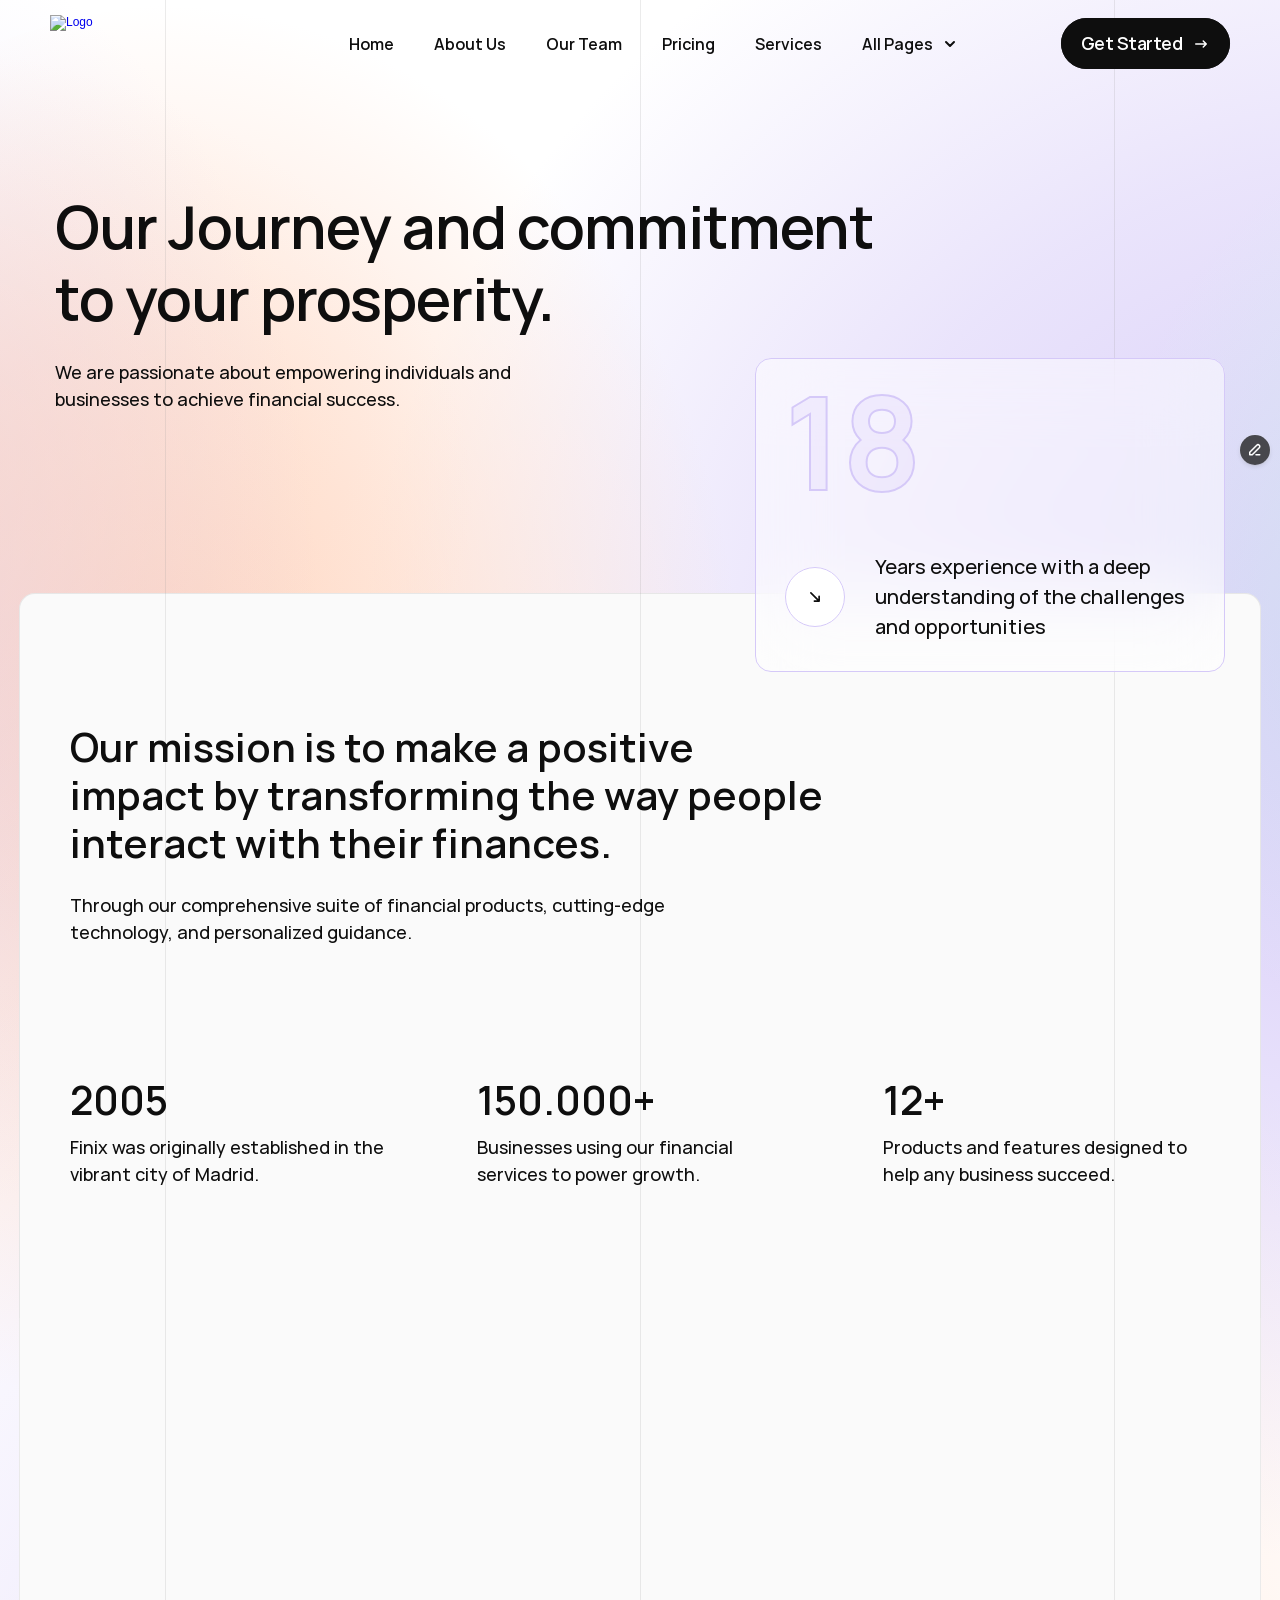
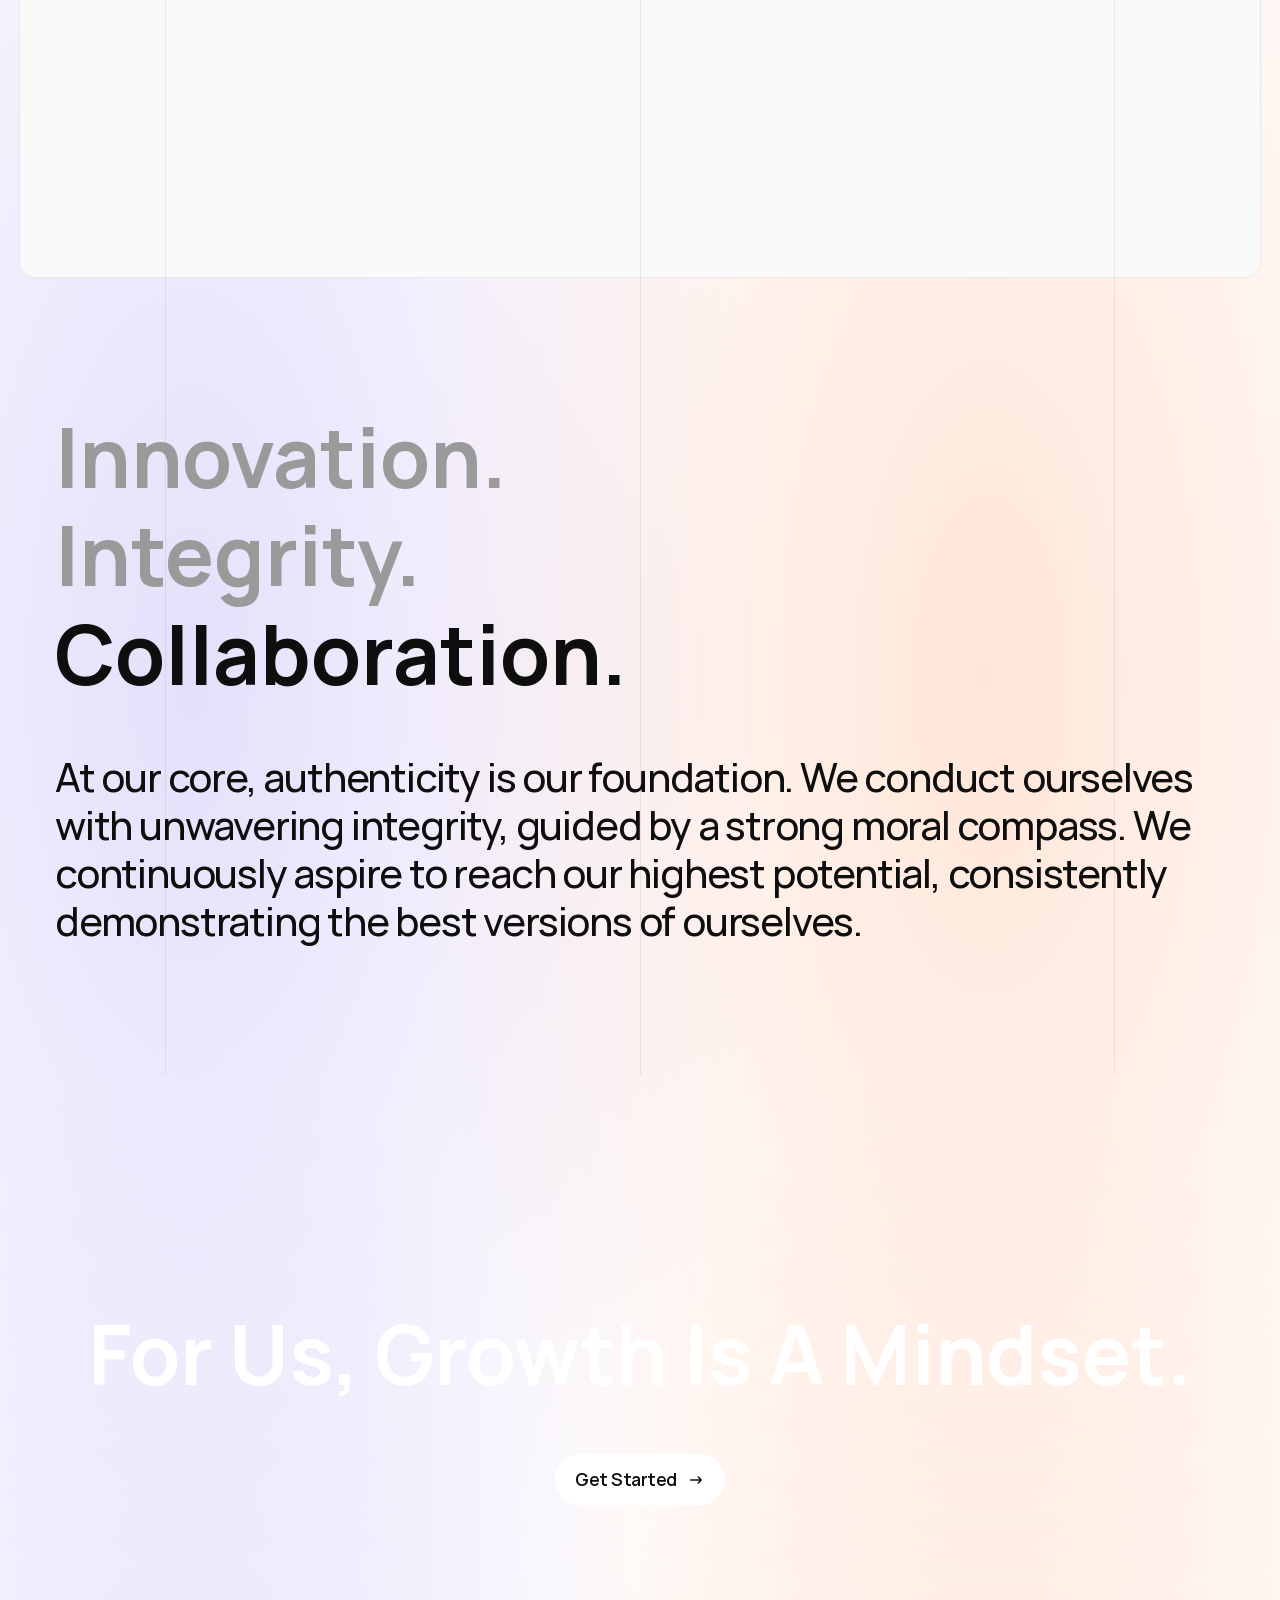
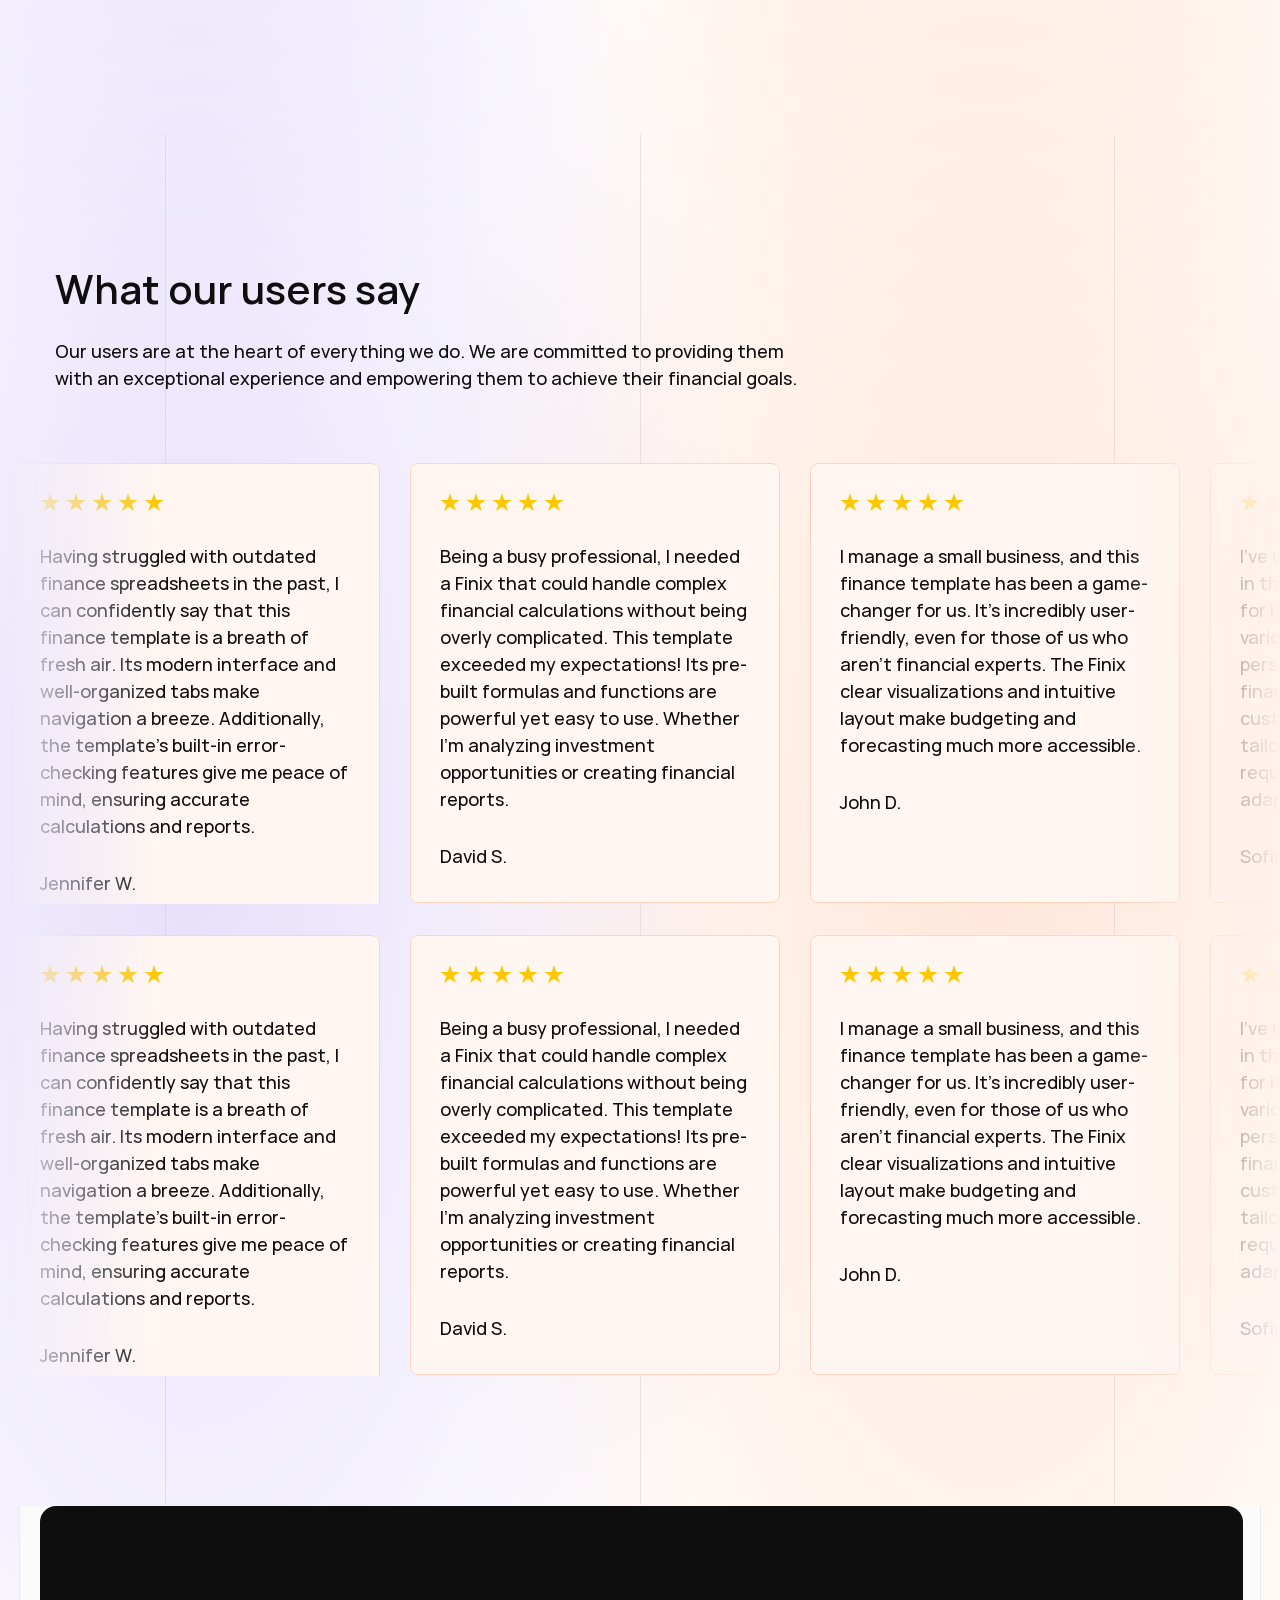
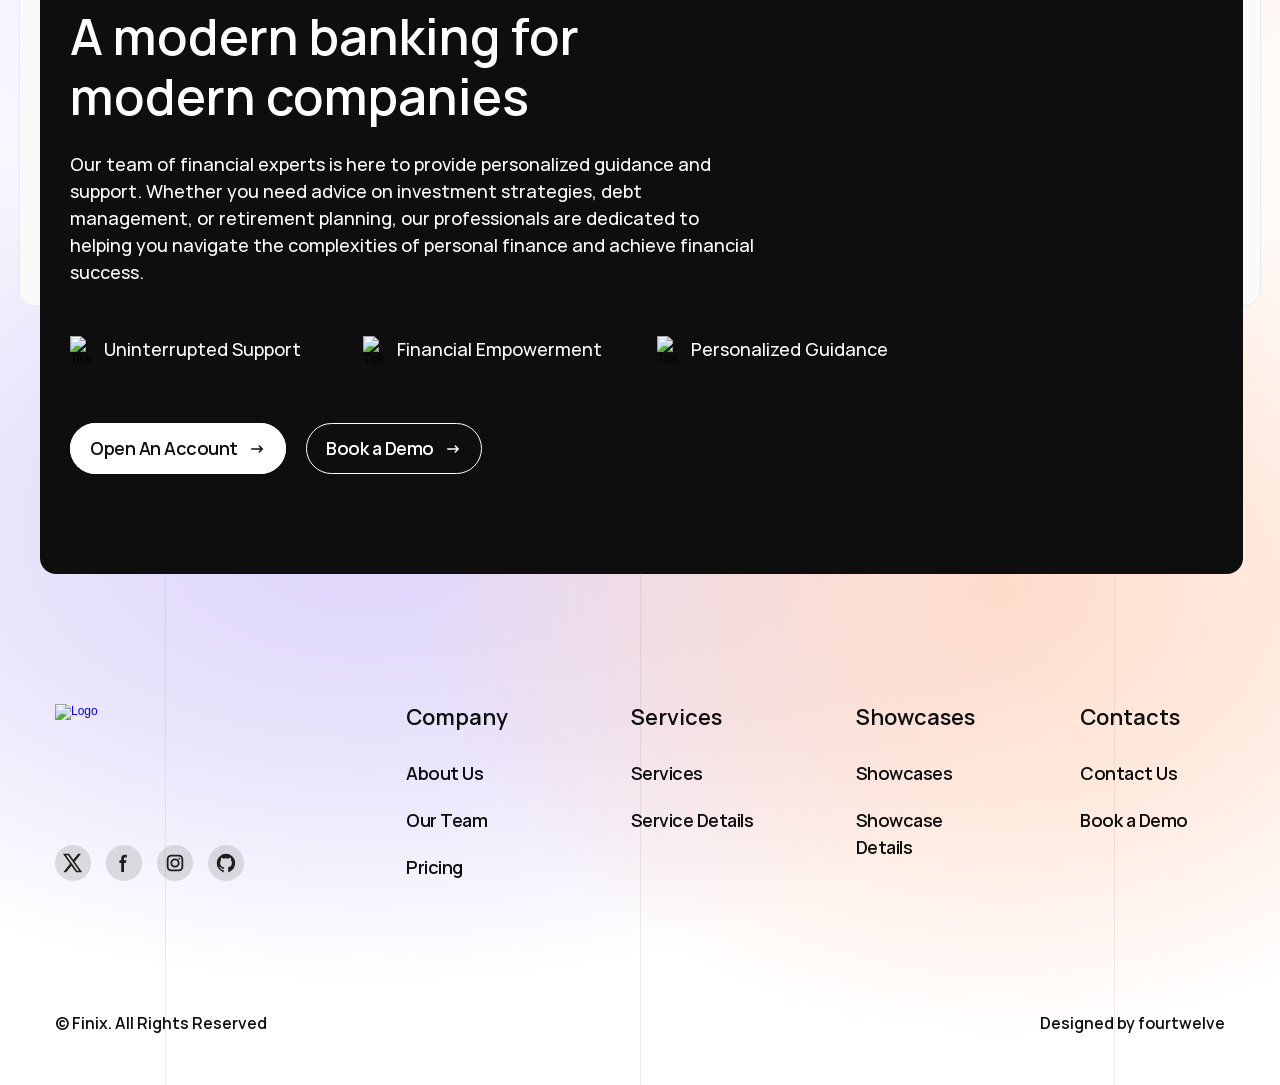
==== about-us.html @ 67dc178a "deploy: rescrape + post-process 2026-04-20 14:32" ====
<!DOCTYPE html><html lang="en" data-redirect-timezone="1"><head>
	<meta charset="utf-8">
	
	
	<script>try{if(localStorage.get("__framer_force_showing_editorbar_since")){const n=document.createElement("link");n.rel = "modulepreload";n.href="_assets/2773a6bb3e_init.mjs.js";document.head.appendChild(n)}}catch(e){}</script>
	<!-- Start of headStart -->
    
    <!-- End of headStart -->
	<meta name="viewport" content="width=device-width">
	<meta name="generator" content="Framer 1067533">
	<title>Finix - Fintech, Banking and Finance Framer Template</title>
    <meta name="description" content="Finix is a website template designed for finance companies, banks, and fintech firms. With a sleek, professional design, intuitive navigation, and easy customization, it helps you showcase your services, build trust, and attract clients effortlessly.">
    <meta name="framer-search-index" content="https://framerusercontent.com/sites/7qsRUcdQbOApjD8puDKzp8/searchIndex-oJ7tQM6RrkOj.json">
    <link href="https://framerusercontent.com/images/VYBvvMvBAOMH9NboyNwbu5DrD90.png" rel="icon" media="(prefers-color-scheme: light)">
    <link href="https://framerusercontent.com/images/K8JDI9ayQ1C237U56KualN5Jjwc.png" rel="icon" media="(prefers-color-scheme: dark)">
    <link rel="apple-touch-icon" href="https://framerusercontent.com/images/GlUvSICVVrOUpF5vMl9ouSC6yA.png">
    <!-- Open Graph / Facebook -->
    <meta property="og:type" content="website">
    <meta property="og:title" content="Finix - Fintech, Banking and Finance Framer Template">
    <meta property="og:description" content="Finix is a website template designed for finance companies, banks, and fintech firms. With a sleek, professional design, intuitive navigation, and easy customization, it helps you showcase your services, build trust, and attract clients effortlessly.">
    <meta property="og:image" content="https://framerusercontent.com/images/6aBNT9vxhPt4ILoNasSbwlPhKlM.png">
    <!-- Twitter -->
    <meta name="twitter:card" content="summary_large_image">
    <meta name="twitter:title" content="Finix - Fintech, Banking and Finance Framer Template">
    <meta name="twitter:description" content="Finix is a website template designed for finance companies, banks, and fintech firms. With a sleek, professional design, intuitive navigation, and easy customization, it helps you showcase your services, build trust, and attract clients effortlessly.">
    <meta name="twitter:image" content="https://framerusercontent.com/images/6aBNT9vxhPt4ILoNasSbwlPhKlM.png">
	
	<style data-framer-font-css="">@font-face { font-family: "Inter"; src: url("https://framerusercontent.com/assets/5vvr9Vy74if2I6bQbJvbw7SY1pQ.woff2"); font-display: swap; font-style: normal; font-weight: 400; unicode-range: U+0460-052F, U+1C80-1C88, U+20B4, U+2DE0-2DFF, U+A640-A69F, U+FE2E-FE2F }
@font-face { font-family: "Inter"; src: url("https://framerusercontent.com/assets/EOr0mi4hNtlgWNn9if640EZzXCo.woff2"); font-display: swap; font-style: normal; font-weight: 400; unicode-range: U+0301, U+0400-045F, U+0490-0491, U+04B0-04B1, U+2116 }
@font-face { font-family: "Inter"; src: url("https://framerusercontent.com/assets/Y9k9QrlZAqio88Klkmbd8VoMQc.woff2"); font-display: swap; font-style: normal; font-weight: 400; unicode-range: U+1F00-1FFF }
@font-face { font-family: "Inter"; src: url("https://framerusercontent.com/assets/OYrD2tBIBPvoJXiIHnLoOXnY9M.woff2"); font-display: swap; font-style: normal; font-weight: 400; unicode-range: U+0370-03FF }
@font-face { font-family: "Inter"; src: url("https://framerusercontent.com/assets/JeYwfuaPfZHQhEG8U5gtPDZ7WQ.woff2"); font-display: swap; font-style: normal; font-weight: 400; unicode-range: U+0100-024F, U+0259, U+1E00-1EFF, U+2020, U+20A0-20AB, U+20AD-20CF, U+2113, U+2C60-2C7F, U+A720-A7FF }
@font-face { font-family: "Inter"; src: url("https://framerusercontent.com/assets/GrgcKwrN6d3Uz8EwcLHZxwEfC4.woff2"); font-display: swap; font-style: normal; font-weight: 400; unicode-range: U+0000-00FF, U+0131, U+0152-0153, U+02BB-02BC, U+02C6, U+02DA, U+02DC, U+2000-206F, U+2070, U+2074-207E, U+2080-208E, U+20AC, U+2122, U+2191, U+2193, U+2212, U+2215, U+FEFF, U+FFFD }
@font-face { font-family: "Inter"; src: url("https://framerusercontent.com/assets/b6Y37FthZeALduNqHicBT6FutY.woff2"); font-display: swap; font-style: normal; font-weight: 400; unicode-range: U+0102-0103, U+0110-0111, U+0128-0129, U+0168-0169, U+01A0-01A1, U+01AF-01B0, U+1EA0-1EF9, U+20AB }
@font-face { font-family: "Inter"; src: url("_assets/4c9aa2708f_vQyevYAyHtARFwPqUzQGpnDs.woff2"); font-display: swap; font-style: normal; font-weight: 400; unicode-range: U+0000-00FF, U+0131, U+0152-0153, U+02BB-02BC, U+02C6, U+02DA, U+02DC, U+2000-206F, U+2074, U+20AC, U+2122, U+2191, U+2193, U+2212, U+2215, U+FEFF, U+FFFD }
@font-face { font-family: "Inter"; src: url("https://framerusercontent.com/assets/DpPBYI0sL4fYLgAkX8KXOPVt7c.woff2"); font-display: swap; font-style: normal; font-weight: 700; unicode-range: U+0460-052F, U+1C80-1C88, U+20B4, U+2DE0-2DFF, U+A640-A69F, U+FE2E-FE2F }
@font-face { font-family: "Inter"; src: url("https://framerusercontent.com/assets/4RAEQdEOrcnDkhHiiCbJOw92Lk.woff2"); font-display: swap; font-style: normal; font-weight: 700; unicode-range: U+0301, U+0400-045F, U+0490-0491, U+04B0-04B1, U+2116 }
@font-face { font-family: "Inter"; src: url("https://framerusercontent.com/assets/1K3W8DizY3v4emK8Mb08YHxTbs.woff2"); font-display: swap; font-style: normal; font-weight: 700; unicode-range: U+1F00-1FFF }
@font-face { font-family: "Inter"; src: url("https://framerusercontent.com/assets/tUSCtfYVM1I1IchuyCwz9gDdQ.woff2"); font-display: swap; font-style: normal; font-weight: 700; unicode-range: U+0370-03FF }
@font-face { font-family: "Inter"; src: url("https://framerusercontent.com/assets/VgYFWiwsAC5OYxAycRXXvhze58.woff2"); font-display: swap; font-style: normal; font-weight: 700; unicode-range: U+0100-024F, U+0259, U+1E00-1EFF, U+2020, U+20A0-20AB, U+20AD-20CF, U+2113, U+2C60-2C7F, U+A720-A7FF }
@font-face { font-family: "Inter"; src: url("https://framerusercontent.com/assets/DXD0Q7LSl7HEvDzucnyLnGBHM.woff2"); font-display: swap; font-style: normal; font-weight: 700; unicode-range: U+0000-00FF, U+0131, U+0152-0153, U+02BB-02BC, U+02C6, U+02DA, U+02DC, U+2000-206F, U+2074, U+20AC, U+2122, U+2191, U+2193, U+2212, U+2215, U+FEFF, U+FFFD }
@font-face { font-family: "Inter"; src: url("https://framerusercontent.com/assets/GIryZETIX4IFypco5pYZONKhJIo.woff2"); font-display: swap; font-style: normal; font-weight: 700; unicode-range: U+0102-0103, U+0110-0111, U+0128-0129, U+0168-0169, U+01A0-01A1, U+01AF-01B0, U+1EA0-1EF9, U+20AB }
@font-face { font-family: "Inter"; src: url("https://framerusercontent.com/assets/H89BbHkbHDzlxZzxi8uPzTsp90.woff2"); font-display: swap; font-style: italic; font-weight: 700; unicode-range: U+0460-052F, U+1C80-1C88, U+20B4, U+2DE0-2DFF, U+A640-A69F, U+FE2E-FE2F }
@font-face { font-family: "Inter"; src: url("https://framerusercontent.com/assets/u6gJwDuwB143kpNK1T1MDKDWkMc.woff2"); font-display: swap; font-style: italic; font-weight: 700; unicode-range: U+0301, U+0400-045F, U+0490-0491, U+04B0-04B1, U+2116 }
@font-face { font-family: "Inter"; src: url("https://framerusercontent.com/assets/43sJ6MfOPh1LCJt46OvyDuSbA6o.woff2"); font-display: swap; font-style: italic; font-weight: 700; unicode-range: U+1F00-1FFF }
@font-face { font-family: "Inter"; src: url("https://framerusercontent.com/assets/wccHG0r4gBDAIRhfHiOlq6oEkqw.woff2"); font-display: swap; font-style: italic; font-weight: 700; unicode-range: U+0370-03FF }
@font-face { font-family: "Inter"; src: url("https://framerusercontent.com/assets/WZ367JPwf9bRW6LdTHN8rXgSjw.woff2"); font-display: swap; font-style: italic; font-weight: 700; unicode-range: U+0100-024F, U+0259, U+1E00-1EFF, U+2020, U+20A0-20AB, U+20AD-20CF, U+2113, U+2C60-2C7F, U+A720-A7FF }
@font-face { font-family: "Inter"; src: url("https://framerusercontent.com/assets/QxmhnWTzLtyjIiZcfaLIJ8EFBXU.woff2"); font-display: swap; font-style: italic; font-weight: 700; unicode-range: U+0000-00FF, U+0131, U+0152-0153, U+02BB-02BC, U+02C6, U+02DA, U+02DC, U+2000-206F, U+2074, U+20AC, U+2122, U+2191, U+2193, U+2212, U+2215, U+FEFF, U+FFFD }
@font-face { font-family: "Inter"; src: url("https://framerusercontent.com/assets/2A4Xx7CngadFGlVV4xrO06OBHY.woff2"); font-display: swap; font-style: italic; font-weight: 700; unicode-range: U+0102-0103, U+0110-0111, U+0128-0129, U+0168-0169, U+01A0-01A1, U+01AF-01B0, U+1EA0-1EF9, U+20AB }
@font-face { font-family: "Inter"; src: url("https://framerusercontent.com/assets/CfMzU8w2e7tHgF4T4rATMPuWosA.woff2"); font-display: swap; font-style: italic; font-weight: 400; unicode-range: U+0460-052F, U+1C80-1C88, U+20B4, U+2DE0-2DFF, U+A640-A69F, U+FE2E-FE2F }
@font-face { font-family: "Inter"; src: url("https://framerusercontent.com/assets/867QObYax8ANsfX4TGEVU9YiCM.woff2"); font-display: swap; font-style: italic; font-weight: 400; unicode-range: U+0301, U+0400-045F, U+0490-0491, U+04B0-04B1, U+2116 }
@font-face { font-family: "Inter"; src: url("https://framerusercontent.com/assets/Oyn2ZbENFdnW7mt2Lzjk1h9Zb9k.woff2"); font-display: swap; font-style: italic; font-weight: 400; unicode-range: U+1F00-1FFF }
@font-face { font-family: "Inter"; src: url("https://framerusercontent.com/assets/cdAe8hgZ1cMyLu9g005pAW3xMo.woff2"); font-display: swap; font-style: italic; font-weight: 400; unicode-range: U+0370-03FF }
@font-face { font-family: "Inter"; src: url("https://framerusercontent.com/assets/DOfvtmE1UplCq161m6Hj8CSQYg.woff2"); font-display: swap; font-style: italic; font-weight: 400; unicode-range: U+0100-024F, U+0259, U+1E00-1EFF, U+2020, U+20A0-20AB, U+20AD-20CF, U+2113, U+2C60-2C7F, U+A720-A7FF }
@font-face { font-family: "Inter"; src: url("https://framerusercontent.com/assets/vFzuJY0c65av44uhEKB6vyjFMg.woff2"); font-display: swap; font-style: italic; font-weight: 400; unicode-range: U+0000-00FF, U+0131, U+0152-0153, U+02BB-02BC, U+02C6, U+02DA, U+02DC, U+2000-206F, U+2074, U+20AC, U+2122, U+2191, U+2193, U+2212, U+2215, U+FEFF, U+FFFD }
@font-face { font-family: "Inter"; src: url("https://framerusercontent.com/assets/tKtBcDnBMevsEEJKdNGhhkLzYo.woff2"); font-display: swap; font-style: italic; font-weight: 400; unicode-range: U+0102-0103, U+0110-0111, U+0128-0129, U+0168-0169, U+01A0-01A1, U+01AF-01B0, U+1EA0-1EF9, U+20AB }
@font-face { font-family: "Inter"; src: url("https://framerusercontent.com/assets/mkY5Sgyq51ik0AMrSBwhm9DJg.woff2"); font-style: normal; font-weight: 900; unicode-range: U+0460-052F, U+1C80-1C88, U+20B4, U+2DE0-2DFF, U+A640-A69F, U+FE2E-FE2F }
@font-face { font-family: "Inter"; src: url("https://framerusercontent.com/assets/X5hj6qzcHUYv7h1390c8Rhm6550.woff2"); font-style: normal; font-weight: 900; unicode-range: U+0301, U+0400-045F, U+0490-0491, U+04B0-04B1, U+2116 }
@font-face { font-family: "Inter"; src: url("https://framerusercontent.com/assets/gQhNpS3tN86g8RcVKYUUaKt2oMQ.woff2"); font-style: normal; font-weight: 900; unicode-range: U+1F00-1FFF }
@font-face { font-family: "Inter"; src: url("https://framerusercontent.com/assets/cugnVhSraaRyANCaUtI5FV17wk.woff2"); font-style: normal; font-weight: 900; unicode-range: U+0370-03FF }
@font-face { font-family: "Inter"; src: url("https://framerusercontent.com/assets/5HcVoGak8k5agFJSaKa4floXVu0.woff2"); font-style: normal; font-weight: 900; unicode-range: U+0100-024F, U+0259, U+1E00-1EFF, U+2020, U+20A0-20AB, U+20AD-20CF, U+2113, U+2C60-2C7F, U+A720-A7FF }
@font-face { font-family: "Inter"; src: url("https://framerusercontent.com/assets/jn4BtSPLlS0NDp1KiFAtFKiiY0o.woff2"); font-style: normal; font-weight: 900; unicode-range: U+0000-00FF, U+0131, U+0152-0153, U+02BB-02BC, U+02C6, U+02DA, U+02DC, U+2000-206F, U+2074, U+20AC, U+2122, U+2191, U+2193, U+2212, U+2215, U+FEFF, U+FFFD }
@font-face { font-family: "Inter"; src: url("https://framerusercontent.com/assets/P2Bw01CtL0b9wqygO0sSVogWbo.woff2"); font-style: normal; font-weight: 900; unicode-range: U+0102-0103, U+0110-0111, U+0128-0129, U+0168-0169, U+01A0-01A1, U+01AF-01B0, U+1EA0-1EF9, U+20AB }
@font-face { font-family: "Inter"; src: url("https://framerusercontent.com/assets/05KsVHGDmqXSBXM4yRZ65P8i0s.woff2"); font-style: italic; font-weight: 900; unicode-range: U+0460-052F, U+1C80-1C88, U+20B4, U+2DE0-2DFF, U+A640-A69F, U+FE2E-FE2F }
@font-face { font-family: "Inter"; src: url("https://framerusercontent.com/assets/ky8ovPukK4dJ1Pxq74qGhOqCYI.woff2"); font-style: italic; font-weight: 900; unicode-range: U+0301, U+0400-045F, U+0490-0491, U+04B0-04B1, U+2116 }
@font-face { font-family: "Inter"; src: url("https://framerusercontent.com/assets/vvNSqIj42qeQ2bvCRBIWKHscrc.woff2"); font-style: italic; font-weight: 900; unicode-range: U+1F00-1FFF }
@font-face { font-family: "Inter"; src: url("https://framerusercontent.com/assets/3ZmXbBKToJifDV9gwcifVd1tEY.woff2"); font-style: italic; font-weight: 900; unicode-range: U+0370-03FF }
@font-face { font-family: "Inter"; src: url("https://framerusercontent.com/assets/FNfhX3dt4ChuLJq2PwdlxHO7PU.woff2"); font-style: italic; font-weight: 900; unicode-range: U+0100-024F, U+0259, U+1E00-1EFF, U+2020, U+20A0-20AB, U+20AD-20CF, U+2113, U+2C60-2C7F, U+A720-A7FF }
@font-face { font-family: "Inter"; src: url("https://framerusercontent.com/assets/g0c8vEViiXNlKAgI4Ymmk3Ig.woff2"); font-style: italic; font-weight: 900; unicode-range: U+0000-00FF, U+0131, U+0152-0153, U+02BB-02BC, U+02C6, U+02DA, U+02DC, U+2000-206F, U+2074, U+20AC, U+2122, U+2191, U+2193, U+2212, U+2215, U+FEFF, U+FFFD }
@font-face { font-family: "Inter"; src: url("https://framerusercontent.com/assets/efTfQcBJ53kM2pB1hezSZ3RDUFs.woff2"); font-style: italic; font-weight: 900; unicode-range: U+0102-0103, U+0110-0111, U+0128-0129, U+0168-0169, U+01A0-01A1, U+01AF-01B0, U+1EA0-1EF9, U+20AB }
@font-face { font-family: "Manrope"; src: url("_assets/1458ea1f0f_CIM4KQCLZSMMLWPVH25IDDSTY4ENPHEY.woff2"); font-display: swap; font-style: normal; font-weight: 500 }
@font-face { font-family: "Manrope"; src: url("_assets/9c70f91fe1_JNU3GNMUBPWW6V6JTED3S27XL5HN7NM5.woff2"); font-display: swap; font-style: normal; font-weight: 600 }
@font-face { font-family: "Manrope"; src: url("_assets/84941e39fe_6P4FPMFQH7CCC7RZ4UU4NKSGJ2RLF7V5.woff2"); font-display: swap; font-style: normal; font-weight: 700 }
@font-face { font-family: "Manrope"; src: url("https://framerusercontent.com/third-party-assets/fontshare/wf/2TYFCBHUANEXS6QGR5EQDUNAFH6LSWM3/AYNOU3VEA4LRTDNKJQUFNVNUTYSGOUOP/UXO4O7K2G3HI3D2VKD7UXVJVJD26P4BQ.woff2"); font-display: swap; font-style: normal; font-weight: 400 }
@font-face { font-family: "Manrope"; src: url("https://framerusercontent.com/third-party-assets/fontshare/wf/7EWHG4AMROQSXDCQTDPGBVASATB7CED2/TJSQTK5FHJ2MYKML5IXF2G6YTGFJLTYL/K4ZMLVLHYIFVTTTWGVOTVGOFUUX7NVGI.woff2"); font-display: swap; font-style: normal; font-weight: 800 }
@font-face { font-family: "Inter Placeholder"; src: local("Arial"); ascent-override: 89.79%; descent-override: 22.36%; line-gap-override: 0.00%; size-adjust: 107.89% }
@font-face { font-family: "Manrope Placeholder"; src: local("Arial"); ascent-override: 102.74%; descent-override: 28.91%; line-gap-override: 0.00%; size-adjust: 103.76% }</style>
	
	<meta name="robots" content="max-image-preview:large"><link rel="canonical" href="https://high-location-359095.framer.app/about-us"><meta property="og:url" content="https://high-location-359095.framer.app/about-us"><style data-framer-css-ssr-minified="" data-framer-components="framer-lib-cursors-host framer-c4CVn framer-SBitt PropertyOverrides framer-7wOrN framer-xrpI2 framer-lib-combinedCSSRules framer-JNUtH framer-r9xgC framer-O20u5 framer-Snw4r framer-2WKeP framer-8zhne framer-NhF9l framer-mE0dc framer-bJg5v framer-kINlW framer-gMmZx framer-RiMUo">html,body,#main{box-sizing:border-box;margin:0;padding:0}:root{-webkit-font-smoothing:antialiased;-moz-osx-font-smoothing:grayscale}*{box-sizing:border-box;-webkit-font-smoothing:inherit}h1,h2,h3,h4,h5,h6,p,figure{margin:0}body,input,textarea,select,button{font-family:sans-serif;font-size:12px}body{--token-1e770397-8272-4d17-93ab-1a1a513b9044:#fff;--token-6330f049-1cc2-4990-a7d5-2a799ffbfe76:#d5c9f8;--token-8f7539be-cfd8-4727-a898-b46373cc67f1:#ccf6ea;--token-fa8c7a83-82b8-44c0-ad9c-7674c9195829:#ffd5bf;--token-5935519b-e2a8-47f1-81f4-fd5a3a8209ae:#9a9a9a;--token-ea3c7170-c0d5-4465-b600-caccb63ae8d9:#0e0e0e;--token-039971df-df88-4a54-8631-cf105295e5e6:#fafafa;--token-4d8666a4-d098-49e7-ac6b-ae66187e125f:#fff0;--token-cc28b9c5-671a-44d0-a1ff-534f9b7bb243:#9a9a9a33;--token-17977aa6-b53f-4f51-8f88-ca10ca683d84:#dadada;--token-760e3c87-e865-496e-844c-bd92ac749fc9:#7827cf;--token-0e484fb6-add0-4245-a324-a3f14078ae34:#f2fffb;--token-9a5a90a4-6b17-4f93-98ab-562dedcd3789:#faf7ff;--token-dcda66d8-d6a4-4c50-acac-58056b8dd317:#fff6f1}@supports (z-index:calc(infinity)){#__framer-badge-container{--infinity:infinity}}#__framer-badge-container{pointer-events:none;width:100%;z-index:calc(var(--infinity,2147480000));justify-content:flex-end;padding:20px;display:flex;position:fixed;bottom:0}@supports (background:-webkit-named-image(i)) and (not (grid-template-rows:subgrid)){body{--framer-will-change-override:transform}}@supports (background:-webkit-named-image(i)) and (not (position-area:top right)){body{--framer-will-change-filter-override:filter}}[data-framer-component-type=Text] div div span,[data-framer-component-type=Text] a div span,[data-framer-component-type=Text] span span span,[data-framer-component-type=Text] p span span,[data-framer-component-type=Text] h1 span span,[data-framer-component-type=Text] h2 span span,[data-framer-component-type=Text] h3 span span,[data-framer-component-type=Text] h4 span span,[data-framer-component-type=Text] h5 span span,[data-framer-component-type=Text] h6 span span,[data-framer-component-type=Text] a{font-family:var(--font-family);font-style:var(--font-style);font-weight:min(calc(var(--framer-font-weight-increase,0) + var(--font-weight,400)),900);color:var(--text-color);letter-spacing:var(--letter-spacing);font-size:var(--font-size);text-transform:var(--text-transform);--text-decoration:var(--framer-text-decoration-style,solid)var(--framer-text-decoration,none)var(--framer-text-decoration-color,currentcolor)var(--framer-text-decoration-thickness,auto);--text-decoration-skip-ink:var(--framer-text-decoration-skip-ink);--text-underline-offset:var(--framer-text-decoration-offset);line-height:var(--line-height);--font-family:var(--framer-font-family);--font-style:var(--framer-font-style);--font-weight:var(--framer-font-weight);--text-color:var(--framer-text-color);--letter-spacing:var(--framer-letter-spacing);--font-size:var(--framer-font-size);--text-transform:var(--framer-text-transform);--line-height:var(--framer-line-height)}@supports not (color:color(display-p3 1 1 1)){p.framer-text,div.framer-text,h1.framer-text,h2.framer-text,h3.framer-text,h4.framer-text,h5.framer-text,h6.framer-text,li.framer-text,ol.framer-text,ul.framer-text,span.framer-text:not([data-text-fill]){color:var(--framer-blockquote-text-color-rgb,var(--framer-blockquote-text-color,var(--framer-text-color-rgb,var(--framer-text-color,#000))));-webkit-text-stroke-color:var(--framer-text-stroke-color-rgb,var(--framer-text-stroke-color,initial))}mark.framer-text{background-color:var(--framer-blockquote-text-background-color-rgb,var(--framer-blockquote-text-background-color,var(--framer-text-background-color-rgb,var(--framer-text-background-color,initial))))}}@supports not (color:color(display-p3 1 1 1)){code.framer-text,code.framer-text span.framer-text:not([data-text-fill]){color:var(--framer-blockquote-text-color-rgb,var(--framer-blockquote-text-color,var(--framer-code-text-color-rgb,var(--framer-code-text-color,var(--framer-text-color-rgb,var(--framer-text-color,#000))))))}}@supports not (color:color(display-p3 1 1 1)){a.framer-text,span.framer-text[data-nested-link]{color:var(--framer-blockquote-text-color-rgb,var(--framer-blockquote-text-color,var(--framer-link-text-color-rgb,var(--framer-link-text-color,var(--framer-text-color-rgb,var(--framer-text-color,#000))))));background-color:var(--framer-link-text-background-color-rgb,var(--framer-link-text-background-color,initial));-webkit-text-decoration-color:var(--framer-link-text-decoration-color-rgb,var(--framer-link-text-decoration-color,var(--framer-text-decoration-color-rgb,var(--framer-text-decoration-color,currentcolor))));text-decoration-color:var(--framer-link-text-decoration-color-rgb,var(--framer-link-text-decoration-color,var(--framer-text-decoration-color-rgb,var(--framer-text-decoration-color,currentcolor))))}}@supports not (color:color(display-p3 1 1 1)){code.framer-text a.framer-text,code.framer-text a.framer-text span.framer-text:not([data-text-fill]),code.framer-text span.framer-text[data-nested-link],code.framer-text span.framer-text[data-nested-link] span.framer-text:not([data-text-fill]){color:var(--framer-blockquote-text-color-rgb,var(--framer-blockquote-text-color,var(--framer-link-text-color-rgb,var(--framer-link-text-color,var(--framer-code-text-color-rgb,var(--framer-code-text-color,var(--framer-text-color-rgb,var(--framer-text-color,#000))))))))}}@supports not (color:color(display-p3 1 1 1)){a.framer-text:hover,span.framer-text[data-nested-link]:hover{color:var(--framer-link-hover-text-color-rgb,var(--framer-link-hover-text-color,var(--framer-blockquote-text-color-rgb,var(--framer-blockquote-text-color,var(--framer-link-text-color-rgb,var(--framer-link-text-color,var(--framer-text-color-rgb,var(--framer-text-color,#000))))))));background-color:var(--framer-link-hover-text-background-color-rgb,var(--framer-link-hover-text-background-color,var(--framer-link-text-background-color-rgb,var(--framer-link-text-background-color,var(--framer-text-background-color-rgb,var(--framer-text-background-color,initial))))));-webkit-text-decoration-color:var(--framer-link-hover-text-decoration-color-rgb,var(--framer-link-hover-text-decoration-color,var(--framer-link-text-decoration-color-rgb,var(--framer-link-text-decoration-color,var(--framer-text-decoration-color-rgb,var(--framer-text-decoration-color,currentcolor))))));text-decoration-color:var(--framer-link-hover-text-decoration-color-rgb,var(--framer-link-hover-text-decoration-color,var(--framer-link-text-decoration-color-rgb,var(--framer-link-text-decoration-color,var(--framer-text-decoration-color-rgb,var(--framer-text-decoration-color,currentcolor))))))}}@supports not (color:color(display-p3 1 1 1)){code.framer-text a.framer-text:hover,code.framer-text span.framer-text[data-nested-link]:hover{color:var(--framer-link-hover-text-color-rgb,var(--framer-link-hover-text-color,var(--framer-blockquote-text-color-rgb,var(--framer-blockquote-text-color,var(--framer-link-text-color-rgb,var(--framer-link-text-color,var(--framer-code-text-color-rgb,var(--framer-code-text-color,var(--framer-text-color-rgb,var(--framer-text-color,#000))))))))))}}@supports not (color:color(display-p3 1 1 1)){a.framer-text[data-framer-page-link-current],span.framer-text[data-framer-page-link-current]{color:var(--framer-link-current-text-color-rgb,var(--framer-link-current-text-color,var(--framer-link-text-color-rgb,var(--framer-link-text-color,var(--framer-text-color-rgb,var(--framer-text-color,#000))))));background-color:var(--framer-link-current-text-background-color-rgb,var(--framer-link-current-text-background-color,var(--framer-link-text-background-color-rgb,var(--framer-link-text-background-color,var(--framer-text-background-color-rgb,var(--framer-text-background-color,initial))))));-webkit-text-decoration-color:var(--framer-link-current-text-decoration-color-rgb,var(--framer-link-current-text-decoration-color,var(--framer-link-text-decoration-color-rgb,var(--framer-link-text-decoration-color,var(--framer-text-decoration-color-rgb,var(--framer-text-decoration-color,currentcolor))))));text-decoration-color:var(--framer-link-current-text-decoration-color-rgb,var(--framer-link-current-text-decoration-color,var(--framer-link-text-decoration-color-rgb,var(--framer-link-text-decoration-color,var(--framer-text-decoration-color-rgb,var(--framer-text-decoration-color,currentcolor))))))}}@supports not (color:color(display-p3 1 1 1)){code.framer-text a.framer-text[data-framer-page-link-current],code.framer-text a.framer-text[data-framer-page-link-current] span.framer-text:not([data-text-fill]),code.framer-text span.framer-text[data-framer-page-link-current],code.framer-text span.framer-text[data-framer-page-link-current] span.framer-text:not([data-text-fill]){color:var(--framer-link-current-text-color-rgb,var(--framer-link-current-text-color,var(--framer-link-text-color-rgb,var(--framer-link-text-color,var(--framer-code-text-color-rgb,var(--framer-code-text-color,var(--framer-text-color-rgb,var(--framer-text-color,#000))))))));background-color:var(--framer-link-current-text-background-color-rgb,var(--framer-link-current-text-background-color,var(--framer-link-text-background-color-rgb,var(--framer-link-text-background-color,var(--framer-text-background-color-rgb,var(--framer-text-background-color,initial))))))}}@supports not (color:color(display-p3 1 1 1)){a.framer-text[data-framer-page-link-current]:hover,span.framer-text[data-framer-page-link-current]:hover{color:var(--framer-link-hover-text-color-rgb,var(--framer-link-hover-text-color,var(--framer-link-current-text-color-rgb,var(--framer-link-current-text-color,var(--framer-link-text-color-rgb,var(--framer-link-text-color,var(--framer-code-text-color-rgb,var(--framer-code-text-color,var(--framer-text-color-rgb,var(--framer-text-color,#000))))))))));background-color:var(--framer-link-hover-text-background-color-rgb,var(--framer-link-hover-text-background-color,var(--framer-link-current-text-background-color-rgb,var(--framer-link-current-text-background-color,var(--framer-link-text-background-color-rgb,var(--framer-link-text-background-color,initial))))));-webkit-text-decoration-color:var(--framer-link-hover-text-decoration-color-rgb,var(--framer-link-hover-text-decoration-color,var(--framer-link-current-text-decoration-color-rgb,var(--framer-link-current-text-decoration-color,var(--framer-link-text-decoration-color-rgb,var(--framer-link-text-decoration-color,var(--framer-text-decoration-color-rgb,var(--framer-text-decoration-color,currentcolor))))))));text-decoration-color:var(--framer-link-hover-text-decoration-color-rgb,var(--framer-link-hover-text-decoration-color,var(--framer-link-current-text-decoration-color-rgb,var(--framer-link-current-text-decoration-color,var(--framer-link-text-decoration-color-rgb,var(--framer-link-text-decoration-color,var(--framer-text-decoration-color-rgb,var(--framer-text-decoration-color,currentcolor))))))))}}@supports not (color:color(display-p3 1 1 1)){code.framer-text a.framer-text[data-framer-page-link-current]:hover,code.framer-text a.framer-text[data-framer-page-link-current]:hover span.framer-text:not([data-text-fill]),code.framer-text span.framer-text[data-framer-page-link-current]:hover,code.framer-text span.framer-text[data-framer-page-link-current]:hover span.framer-text:not([data-text-fill]){color:var(--framer-link-hover-text-color-rgb,var(--framer-link-hover-text-color,var(--framer-link-current-text-color-rgb,var(--framer-link-current-text-color,var(--framer-link-text-color-rgb,var(--framer-link-text-color,var(--framer-code-text-color-rgb,var(--framer-code-text-color,var(--framer-text-color-rgb,var(--framer-text-color,#000))))))))));background-color:var(--framer-link-hover-text-background-color-rgb,var(--framer-link-hover-text-background-color,var(--framer-link-current-text-background-color-rgb,var(--framer-link-current-text-background-color,var(--framer-link-text-background-color-rgb,var(--framer-link-text-background-color,initial))))))}}@supports not (aspect-ratio:1){.framer-text-module:not([data-width=fit])[style*=aspect-ratio]{position:relative!important}.framer-text-module:not([data-width=fit])[style*=aspect-ratio]:before{content:"";padding-bottom:calc(100%/calc(var(--aspect-ratio)));display:block}.framer-text-module[data-width=fill]>:first-child,.framer-text-module[data-width=fill]>.ssr-variant>:first-child,.framer-text-module:not([data-width=fit])[style*=aspect-ratio]>:first-child,.framer-text-module:not([data-width=fit])[style*=aspect-ratio]>.ssr-variant>:first-child{position:absolute;top:0;left:0;height:100%!important}}@supports not (overflow:clip){:root{--overflow-clip-fallback:hidden}}@supports (background:-webkit-named-image(i)) and (not (contain-intrinsic-size:inherit)){div.framer-text,p.framer-text,h1.framer-text,h2.framer-text,h3.framer-text,h4.framer-text,h5.framer-text,h6.framer-text,ol.framer-text,ul.framer-text,li.framer-text,blockquote.framer-text,.framer-text.framer-image{display:var(--text-truncation-display-inline-for-safari-16,revert)}div.framer-text:after,p.framer-text:after,h1.framer-text:after,h2.framer-text:after,h3.framer-text:after,h4.framer-text:after,h5.framer-text:after,h6.framer-text:after,ol.framer-text:after,ul.framer-text:after,li.framer-text:after,blockquote.framer-text:after,.framer-text.framer-image:after{content:var(--text-truncation-line-break-for-safari-16);white-space:pre}.framer-text.framer-text-module,.framer-text.framer-table-wrapper{display:var(--text-truncation-display-none-for-safari-16,revert)}p.framer-text[data-text-fill]{display:var(--text-truncation-display-inline-for-safari-16,inline-block)}}@supports (corner-shape:superellipse(2)){:root{--one-if-corner-shape-supported:1}}.framer-cursor-none,.framer-cursor-none *{cursor:none!important}.framer-pointer-events-none,.framer-pointer-events-none *{pointer-events:none!important}@supports (aspect-ratio:1){body{--framer-aspect-ratio-supported:auto}}.framer-c4CVn.framer-159asil,.framer-c4CVn .framer-159asil{display:block}.framer-c4CVn.framer-17p436h{background-color:var(--token-1e770397-8272-4d17-93ab-1a1a513b9044,#fff);flex-flow:column;place-content:center flex-start;align-items:center;gap:0;width:100%;height:min-content;padding:0;display:flex;position:relative;overflow:hidden}.framer-c4CVn .framer-qzrbdo{background:0 0;flex-grow:1;width:0;height:0;margin:0;position:relative}.framer-c4CVn .framer-1c4lsus-container{flex:none;order:1001;width:100%;height:auto;position:relative}.framer-c4CVn .framer-1xk2upv-container{flex:none;order:1002;width:100%;height:auto;position:relative}[data-layout-template=true]>#overlay{margin-bottom:0}@supports (aspect-ratio:1){body{--framer-aspect-ratio-supported:auto}}.framer-SBitt.framer-5lnrto,.framer-SBitt .framer-5lnrto{display:block}.framer-SBitt.framer-1e8g7r9{background-color:var(--token-1e770397-8272-4d17-93ab-1a1a513b9044,#fff);flex-flow:column;place-content:center flex-start;align-items:center;gap:0;width:1280px;height:min-content;padding:0;display:flex;position:relative;overflow:hidden}.framer-SBitt .framer-1m0hqwo-container{z-index:10;flex:none;height:auto;position:fixed;top:0;left:0;right:0}.framer-SBitt .framer-1vljqgm{flex-flow:row;flex:none;place-content:center;align-items:center;gap:0;width:100%;height:min-content;padding:190px 0 180px;display:flex;position:relative;overflow:visible}.framer-SBitt .framer-pfxkgj{z-index:2;flex-flow:row;flex:1 0 0;place-content:flex-start center;align-items:flex-start;gap:0;width:1px;max-width:1200px;height:min-content;padding:0 15px;display:flex;position:relative;overflow:visible}.framer-SBitt .framer-r7qm1j{flex-flow:column;flex:1 0 0;place-content:flex-start;align-items:flex-start;gap:25px;width:1px;height:min-content;padding:0;display:flex;position:relative;overflow:visible}.framer-SBitt .framer-1vya4on{--framer-link-text-color:#09f;--framer-link-text-decoration:underline;white-space:pre-wrap;word-break:break-word;word-wrap:break-word;flex:none;width:100%;max-width:850px;height:auto;position:relative}.framer-SBitt .framer-6rc2np,.framer-SBitt .framer-qcgeo4,.framer-SBitt .framer-bldtea{--framer-link-text-color:#09f;--framer-link-text-decoration:underline;white-space:pre-wrap;word-break:break-word;word-wrap:break-word;flex:none;width:100%;max-width:495px;height:auto;position:relative}.framer-SBitt .framer-73hiyp{--border-bottom-width:1px;--border-color:var(--token-6330f049-1cc2-4990-a7d5-2a799ffbfe76,#d5c9f8);--border-left-width:1px;--border-right-width:1px;--border-style:solid;--border-top-width:1px;-webkit-backdrop-filter:blur(37px);backdrop-filter:blur(37px);z-index:2;background-color:#ffffff80;border-radius:16px;flex-flow:column;flex:1 0 0;place-content:flex-start center;align-items:flex-start;gap:40px;width:1px;max-width:470px;height:min-content;padding:30px;display:flex;position:relative;overflow:visible}.framer-SBitt .framer-mvvwxs,.framer-SBitt .framer-sbrtkq{flex-flow:row;flex:none;place-content:center;align-items:center;gap:30px;width:100%;height:min-content;padding:0;display:flex;position:relative;overflow:visible}.framer-SBitt .framer-1cibrk3-container,.framer-SBitt .framer-yf7gp5-container,.framer-SBitt .framer-1287rgw-container{flex:none;width:auto;height:auto;position:relative}.framer-SBitt .framer-1ae0syx,.framer-SBitt .framer-qn3cg2{--framer-link-text-color:#09f;--framer-link-text-decoration:underline;white-space:pre-wrap;word-break:break-word;word-wrap:break-word;flex:1 0 0;width:1px;max-width:495px;height:auto;position:relative}.framer-SBitt .framer-pi5r0n,.framer-SBitt .framer-1oc672s,.framer-SBitt .framer-1dv29ql,.framer-SBitt .framer-1w6nvlk{pointer-events:none;z-index:1;flex-flow:row;flex:none;place-content:center space-between;align-items:center;width:80%;max-width:950px;height:100%;padding:0;display:flex;position:absolute;top:-.0409514%;left:calc(50% - min(950px,80%)/2);overflow:visible}.framer-SBitt .framer-1naw71e,.framer-SBitt .framer-15fq9bb,.framer-SBitt .framer-15noqa3,.framer-SBitt .framer-18xioo5,.framer-SBitt .framer-1be71s4,.framer-SBitt .framer-ohhqnz,.framer-SBitt .framer-1svvsu2,.framer-SBitt .framer-16aybjx,.framer-SBitt .framer-11jdsd1,.framer-SBitt .framer-10at0uw,.framer-SBitt .framer-q4dd57,.framer-SBitt .framer-1elcqa,.framer-SBitt .framer-xelyww,.framer-SBitt .framer-s8ssk2,.framer-SBitt .framer-8rg33i{background-color:var(--token-cc28b9c5-671a-44d0-a1ff-534f9b7bb243,#9a9a9a33);flex:none;width:1px;height:100%;position:relative;overflow:hidden}.framer-SBitt .framer-q3gpif{pointer-events:none;flex-flow:row;flex:none;place-content:center;align-items:center;gap:0;width:130%;height:152%;padding:0;display:flex;position:absolute;top:-26.054%;left:-15%;overflow:visible}.framer-SBitt .framer-1n557qn{will-change:var(--framer-will-change-override,transform);background:radial-gradient(70% 50% at 75.9% 48.2%,#d5c9f8 0%,#d5c9f880 56.3063%,#d5c9f800 100%);border-radius:1000px;flex:none;width:90%;height:200%;position:absolute;top:-50px;right:-300px;overflow:hidden}.framer-SBitt .framer-57x46l{will-change:var(--framer-will-change-override,transform);background:radial-gradient(39% 39% at 43.4% 39.5%,#ffd5bf 0%,#ffd5bf99 44%,#ffd5bf00 100%);border-radius:1000px;flex:none;width:90%;height:200%;position:absolute;top:150px;left:-300px;overflow:hidden}.framer-SBitt .framer-163vsld{will-change:var(--framer-will-change-override,transform);background:radial-gradient(32% 39% at 45.3% 46%,#ccf6ea80 0%,#ccf6ea4d 40.991%,#ccf6ea00 100%);border-radius:1000px;flex:none;width:60%;height:130%;position:absolute;top:200px;right:-500px;overflow:hidden}.framer-SBitt .framer-esr034{will-change:var(--framer-will-change-override,transform);background:radial-gradient(34% 50% at 52.6% 50.7%,#d5c9f880 0%,#d5c9f84d 40.991%,#d5c9f800 100%);border-radius:1000px;flex:none;width:70%;height:140%;position:absolute;top:100px;left:-500px;overflow:hidden}.framer-SBitt .framer-1c0rng4{will-change:var(--framer-will-change-override,transform);background:radial-gradient(50% 50%,#ffd5bf80 0%,#ffd5bf4d 40.991%,#d5c9f800 100%);border-radius:1000px;flex:none;width:70%;height:100%;position:absolute;top:200px;left:-500px;overflow:hidden}.framer-SBitt .framer-1fjpmkv{z-index:3;flex-flow:row;flex:none;place-content:center;align-items:center;gap:0;width:100%;height:min-content;padding:130px 0;display:flex;position:relative;overflow:visible}.framer-SBitt .framer-1aiyxdl{z-index:3;flex-flow:row;flex:1 0 0;place-content:flex-start center;align-items:flex-start;gap:0;width:1px;max-width:1200px;height:min-content;padding:0 15px;display:flex;position:relative;overflow:visible}.framer-SBitt .framer-1et849i{--border-bottom-width:1px;--border-color:var(--token-6330f049-1cc2-4990-a7d5-2a799ffbfe76,#d5c9f8);--border-left-width:1px;--border-right-width:1px;--border-style:solid;--border-top-width:1px;-webkit-backdrop-filter:blur(37px);backdrop-filter:blur(37px);z-index:2;background-color:#ffffff80;border-radius:16px;flex-flow:column;flex:none;place-content:flex-start center;align-items:flex-start;gap:60px;width:470px;max-width:470px;height:min-content;padding:30px;display:flex;position:absolute;top:-365px;right:15px;overflow:visible}.framer-SBitt .framer-fg40hb{flex-flow:column;flex:1 0 0;place-content:flex-start center;align-items:flex-start;gap:130px;width:1px;height:min-content;padding:0 15px;display:flex;position:relative;overflow:visible}.framer-SBitt .framer-ee1xda,.framer-SBitt .framer-1pv12d8{flex-flow:column;flex:none;place-content:flex-start center;align-items:flex-start;gap:25px;width:100%;height:min-content;padding:0;display:flex;position:relative;overflow:visible}.framer-SBitt .framer-1gcyzha,.framer-SBitt .framer-1hyrdgm{--framer-link-text-color:#09f;--framer-link-text-decoration:underline;white-space:pre-wrap;word-break:break-word;word-wrap:break-word;flex:none;width:100%;max-width:760px;height:auto;position:relative}.framer-SBitt .framer-n57ae1{--framer-link-text-color:#09f;--framer-link-text-decoration:underline;white-space:pre-wrap;word-break:break-word;word-wrap:break-word;flex:none;width:100%;max-width:610px;height:auto;position:relative}.framer-SBitt .framer-njvkhh{flex-flow:wrap;flex:none;place-content:flex-start center;align-items:flex-start;gap:80px;width:100%;height:min-content;padding:0;display:flex;position:relative;overflow:visible}.framer-SBitt .framer-1gtcw7n,.framer-SBitt .framer-1nfw36g,.framer-SBitt .framer-skdolo{flex-flow:column;flex:1 0 0;place-content:flex-start center;align-items:flex-start;gap:10px;width:1px;height:min-content;padding:0;display:flex;position:relative;overflow:visible}.framer-SBitt .framer-1lhar26,.framer-SBitt .framer-iqdmii,.framer-SBitt .framer-qmwhx9{--framer-link-text-color:#09f;--framer-link-text-decoration:underline;white-space:pre-wrap;word-break:break-word;word-wrap:break-word;flex:none;width:100%;max-width:560px;height:auto;position:relative}.framer-SBitt .framer-2ap6ar,.framer-SBitt .framer-17su66f,.framer-SBitt .framer-14yr09s,.framer-SBitt .framer-1w4i1dj,.framer-SBitt .framer-98eb6f,.framer-SBitt .framer-apx9yh{--framer-link-text-color:#09f;--framer-link-text-decoration:underline;white-space:pre-wrap;word-break:break-word;word-wrap:break-word;flex:none;width:100%;height:auto;position:relative}.framer-SBitt .framer-zemo1q{pointer-events:none;z-index:2;flex-flow:row;flex:none;place-content:center space-between;align-items:center;width:80%;max-width:950px;height:100%;padding:0;display:flex;position:absolute;top:-.0689656%;left:calc(50% - min(950px,80%)/2);overflow:visible}.framer-SBitt .framer-ot1a0p{--border-bottom-width:0px;--border-color:var(--token-cc28b9c5-671a-44d0-a1ff-534f9b7bb243,#eaeaea);--border-left-width:1px;--border-right-width:1px;--border-style:solid;--border-top-width:1px;background-color:var(--token-039971df-df88-4a54-8631-cf105295e5e6,#fafafa);pointer-events:none;z-index:1;border-top-left-radius:16px;border-top-right-radius:16px;flex-flow:row;flex:none;place-content:center;align-items:center;gap:0;width:97%;height:100%;padding:0;display:flex;position:absolute;top:.0689626%;left:1.48438%;overflow:visible}.framer-SBitt .framer-1mfibph{aspect-ratio:1.27273;height:var(--framer-aspect-ratio-supported,586px);pointer-events:none;flex:none;width:60%;max-height:100%;position:absolute;bottom:0;right:0;overflow:visible}.framer-SBitt .framer-1f71pgk{z-index:3;flex-flow:row;flex:none;place-content:center;align-items:center;gap:0;width:100%;height:min-content;padding:0 0 130px;display:flex;position:relative;overflow:visible}.framer-SBitt .framer-j9nytb{z-index:2;flex-flow:row;flex:1 0 0;place-content:flex-start center;align-items:flex-start;gap:0;width:1px;height:min-content;padding:0 55px;display:flex;position:relative;overflow:visible}.framer-SBitt .framer-1ss1al8{flex-flow:wrap;flex:1 0 0;place-content:center flex-start;align-items:center;gap:30px;width:1px;height:min-content;padding:0;display:flex;position:relative;overflow:hidden}.framer-SBitt .framer-oaa6q,.framer-SBitt .framer-13vv2hb,.framer-SBitt .framer-1sdbj4i,.framer-SBitt .framer-1d5qebx{cursor:pointer;will-change:var(--framer-will-change-override,transform);border-radius:16px;flex:1 0 0;width:1px;height:430px;position:relative;overflow:hidden}.framer-SBitt.framer-xo847h,.framer-SBitt.framer-wlndxy,.framer-SBitt.framer-1wpqytl,.framer-SBitt.framer-eva2up{-webkit-user-select:none;user-select:none;z-index:10;background-color:#000c;position:fixed;inset:0}.framer-SBitt.framer-kw2n73-container,.framer-SBitt.framer-kql5lm-container,.framer-SBitt.framer-199vted-container,.framer-SBitt.framer-mnmxzn-container{z-index:10;flex:none;position:fixed;inset:40px 0}.framer-SBitt.framer-138m04e,.framer-SBitt.framer-8kyw9p,.framer-SBitt.framer-cfxh7x,.framer-SBitt.framer-1eomdyb{aspect-ratio:1;cursor:pointer;height:var(--framer-aspect-ratio-supported,16px);will-change:var(--framer-will-change-filter-override,filter);z-index:10;flex:none;width:16px;position:fixed;top:40px;right:40px;overflow:hidden}.framer-SBitt .framer-1ya8gsu{--border-bottom-width:1px;--border-color:#eaeaea;--border-left-width:1px;--border-right-width:1px;--border-style:solid;--border-top-width:0px;background-color:var(--token-039971df-df88-4a54-8631-cf105295e5e6,#fafafa);pointer-events:none;will-change:var(--framer-will-change-override,transform);border-bottom-right-radius:16px;border-bottom-left-radius:16px;flex:none;width:97%;height:100%;position:absolute;top:0;left:1.48438%;overflow:hidden}.framer-SBitt .framer-krnliz{flex-flow:row;flex:none;place-content:center;align-items:center;gap:0;width:100%;height:min-content;padding:130px 0;display:flex;position:relative;overflow:visible}.framer-SBitt .framer-62b2pj{z-index:2;flex-flow:column;flex:1 0 0;place-content:flex-start center;align-items:flex-start;gap:50px;width:1px;max-width:1200px;height:min-content;padding:0 15px;display:flex;position:relative;overflow:visible}.framer-SBitt .framer-1gp2kzu-container,.framer-SBitt .framer-pq4r2x-container,.framer-SBitt .framer-8lt9p2-container{flex:none;width:100%;height:auto;position:relative}.framer-SBitt .framer-1lkm7rz{pointer-events:none;flex-flow:row;flex:none;place-content:center;align-items:center;gap:0;width:130%;height:172%;padding:0;display:flex;position:absolute;top:-35.9736%;left:-15%;overflow:visible}.framer-SBitt .framer-1n81vey,.framer-SBitt .framer-2xz0x8{will-change:var(--framer-will-change-override,transform);background:radial-gradient(50% 50%,#d5c9f899 0%,#d5c9f84d 49.0991%,#d5c9f800 100%);border-radius:1000px;flex:none;width:70%;height:200%;position:absolute;top:-50.2051%;left:-200px;overflow:hidden}.framer-SBitt .framer-1c49vjw,.framer-SBitt .framer-brnf8v{will-change:var(--framer-will-change-override,transform);background:radial-gradient(50% 50%,#ffd5bf99 0%,#ffd5bf4d 49.0991%,#ffd5bf00 100%);border-radius:1000px;flex:none;width:70%;height:200%;position:absolute;top:-49.927%;right:-100px;overflow:hidden}.framer-SBitt .framer-7sv3sx{z-index:2;flex-flow:row;flex:none;place-content:center;align-items:center;gap:0;width:100%;height:min-content;padding:230px 0;display:flex;position:relative;overflow:visible}.framer-SBitt .framer-10g4phv{z-index:1;flex-flow:column;flex:1 0 0;place-content:center;align-items:center;gap:50px;width:1px;height:min-content;padding:0 15px;display:flex;position:relative;overflow:visible}.framer-SBitt .framer-1rca127{filter:brightness(.5);will-change:var(--framer-will-change-filter-override,filter);flex:none;position:absolute;inset:0;overflow:hidden}.framer-SBitt .framer-1nrff7a{flex-flow:column;flex:none;place-content:center;align-items:center;gap:70px;width:100%;height:min-content;padding:130px 0;display:flex;position:relative;overflow:visible}.framer-SBitt .framer-xa8k56{z-index:2;flex-flow:column;flex:none;place-content:flex-start center;align-items:flex-start;gap:70px;width:100%;max-width:1200px;height:min-content;padding:0 15px;display:flex;position:relative;overflow:visible}.framer-SBitt .framer-8zb2mw-container{flex:none;width:100%;max-width:500px;height:auto;position:relative}.framer-SBitt .framer-jmxm5i{z-index:2;flex-flow:column;flex:none;place-content:center;align-items:center;gap:30px;width:100%;height:min-content;padding:0;display:flex;position:relative;overflow:visible}.framer-SBitt .framer-dyetbp{pointer-events:none;flex-flow:row;flex:none;place-content:center;align-items:center;gap:0;width:130%;height:100%;padding:0;display:flex;position:absolute;top:.0364721%;left:-15%;overflow:visible}.framer-SBitt .framer-1klayuu{pointer-events:none;flex-flow:row;flex:none;place-content:center;align-items:center;gap:0;width:100%;height:10%;padding:0;display:flex;position:absolute;bottom:0;left:0%;overflow:visible}.framer-SBitt .framer-1qscsdp{will-change:var(--framer-will-change-override,transform);background:radial-gradient(50% 50%,#d5c9f8cc 0%,#d5c9f880 49.0991%,#d5c9f800 100%);border-radius:1000px;flex:none;width:120%;height:150%;position:absolute;bottom:100px;left:-400px;overflow:hidden}.framer-SBitt .framer-11qv31a{will-change:var(--framer-will-change-override,transform);background:radial-gradient(50% 50%,#ffd5bfcc 0%,#ffd5bf80 50%,#ffd5bf00 100%);border-radius:1000px;flex:none;width:90%;height:150%;position:absolute;bottom:50px;right:-300px;overflow:hidden}.framer-QX67Z .framer-styles-preset-16tahtt:not(.rich-text-wrapper),.framer-QX67Z .framer-styles-preset-16tahtt.rich-text-wrapper h1{--framer-font-family:"Manrope","Manrope Placeholder",sans-serif;--framer-font-family-bold:"Inter",sans-serif;--framer-font-family-bold-italic:"Inter",sans-serif;--framer-font-family-italic:"Inter","Inter Placeholder",sans-serif;--framer-font-open-type-features:"blwf" on,"cv09" on,"cv03" on,"cv04" on,"cv11" on;--framer-font-size:60px;--framer-font-style:normal;--framer-font-style-bold:normal;--framer-font-style-bold-italic:italic;--framer-font-style-italic:italic;--framer-font-variation-axes:normal;--framer-font-weight:600;--framer-font-weight-bold:900;--framer-font-weight-bold-italic:900;--framer-font-weight-italic:700;--framer-letter-spacing:-1px;--framer-line-height:1.2em;--framer-paragraph-spacing:0px;--framer-text-alignment:start;--framer-text-color:var(--token-ea3c7170-c0d5-4465-b600-caccb63ae8d9,#0e0e0e);--framer-text-decoration:none;--framer-text-stroke-color:initial;--framer-text-stroke-width:initial;--framer-text-transform:none}@media (max-width:991px) and (min-width:768px){.framer-QX67Z .framer-styles-preset-16tahtt:not(.rich-text-wrapper),.framer-QX67Z .framer-styles-preset-16tahtt.rich-text-wrapper h1{--framer-font-family:"Manrope","Manrope Placeholder",sans-serif;--framer-font-family-bold:"Inter",sans-serif;--framer-font-family-bold-italic:"Inter",sans-serif;--framer-font-family-italic:"Inter","Inter Placeholder",sans-serif;--framer-font-open-type-features:"blwf" on,"cv09" on,"cv03" on,"cv04" on,"cv11" on;--framer-font-size:48px;--framer-font-style:normal;--framer-font-style-bold:normal;--framer-font-style-bold-italic:italic;--framer-font-style-italic:italic;--framer-font-variation-axes:normal;--framer-font-weight:600;--framer-font-weight-bold:900;--framer-font-weight-bold-italic:900;--framer-font-weight-italic:700;--framer-letter-spacing:-1px;--framer-line-height:1.2em;--framer-paragraph-spacing:0px;--framer-text-alignment:start;--framer-text-color:var(--token-ea3c7170-c0d5-4465-b600-caccb63ae8d9,#0e0e0e);--framer-text-decoration:none;--framer-text-stroke-color:initial;--framer-text-stroke-width:initial;--framer-text-transform:none}}@media (max-width:767px) and (min-width:0){.framer-QX67Z .framer-styles-preset-16tahtt:not(.rich-text-wrapper),.framer-QX67Z .framer-styles-preset-16tahtt.rich-text-wrapper h1{--framer-font-family:"Manrope","Manrope Placeholder",sans-serif;--framer-font-family-bold:"Inter",sans-serif;--framer-font-family-bold-italic:"Inter",sans-serif;--framer-font-family-italic:"Inter","Inter Placeholder",sans-serif;--framer-font-open-type-features:"blwf" on,"cv09" on,"cv03" on,"cv04" on,"cv11" on;--framer-font-size:46px;--framer-font-style:normal;--framer-font-style-bold:normal;--framer-font-style-bold-italic:italic;--framer-font-style-italic:italic;--framer-font-variation-axes:normal;--framer-font-weight:600;--framer-font-weight-bold:900;--framer-font-weight-bold-italic:900;--framer-font-weight-italic:700;--framer-letter-spacing:-1px;--framer-line-height:1.2em;--framer-paragraph-spacing:0px;--framer-text-alignment:start;--framer-text-color:var(--token-ea3c7170-c0d5-4465-b600-caccb63ae8d9,#0e0e0e);--framer-text-decoration:none;--framer-text-stroke-color:initial;--framer-text-stroke-width:initial;--framer-text-transform:none}}.framer-Eo531 .framer-styles-preset-1picoai:not(.rich-text-wrapper),.framer-Eo531 .framer-styles-preset-1picoai.rich-text-wrapper h6{--framer-font-family:"Manrope","Manrope Placeholder",sans-serif;--framer-font-open-type-features:"blwf" on,"cv09" on,"cv03" on,"cv04" on,"cv11" on;--framer-font-size:130px;--framer-font-style:normal;--framer-font-variation-axes:normal;--framer-font-weight:700;--framer-letter-spacing:0em;--framer-line-height:.8em;--framer-paragraph-spacing:0px;--framer-text-alignment:start;--framer-text-color:#e2dcf799;--framer-text-decoration:none;--framer-text-stroke-color:var(--token-6330f049-1cc2-4990-a7d5-2a799ffbfe76,#d5c9f8);--framer-text-stroke-width:2px;--framer-text-transform:none}@media (max-width:1279px) and (min-width:992px){.framer-Eo531 .framer-styles-preset-1picoai:not(.rich-text-wrapper),.framer-Eo531 .framer-styles-preset-1picoai.rich-text-wrapper h6{--framer-font-family:"Manrope","Manrope Placeholder",sans-serif;--framer-font-open-type-features:"blwf" on,"cv09" on,"cv03" on,"cv04" on,"cv11" on;--framer-font-size:130px;--framer-font-style:normal;--framer-font-variation-axes:normal;--framer-font-weight:700;--framer-letter-spacing:0em;--framer-line-height:.8em;--framer-paragraph-spacing:0px;--framer-text-alignment:start;--framer-text-color:#e2dcf799;--framer-text-decoration:none;--framer-text-stroke-color:var(--token-6330f049-1cc2-4990-a7d5-2a799ffbfe76,#d5c9f8);--framer-text-stroke-width:2px;--framer-text-transform:none}}@media (max-width:991px) and (min-width:0){.framer-Eo531 .framer-styles-preset-1picoai:not(.rich-text-wrapper),.framer-Eo531 .framer-styles-preset-1picoai.rich-text-wrapper h6{--framer-font-family:"Manrope","Manrope Placeholder",sans-serif;--framer-font-open-type-features:"blwf" on,"cv09" on,"cv03" on,"cv04" on,"cv11" on;--framer-font-size:100px;--framer-font-style:normal;--framer-font-variation-axes:normal;--framer-font-weight:700;--framer-letter-spacing:0em;--framer-line-height:.8em;--framer-paragraph-spacing:0px;--framer-text-alignment:start;--framer-text-color:#e2dcf799;--framer-text-decoration:none;--framer-text-stroke-color:var(--token-6330f049-1cc2-4990-a7d5-2a799ffbfe76,#d5c9f8);--framer-text-stroke-width:2px;--framer-text-transform:none}}.framer-V6mDt .framer-styles-preset-ip67i:not(.rich-text-wrapper),.framer-V6mDt .framer-styles-preset-ip67i.rich-text-wrapper p{--framer-font-family:"Manrope","Manrope Placeholder",sans-serif;--framer-font-family-bold:"Inter","Inter Placeholder",sans-serif;--framer-font-family-bold-italic:"Inter","Inter Placeholder",sans-serif;--framer-font-family-italic:"Inter","Inter Placeholder",sans-serif;--framer-font-open-type-features:"blwf" on,"cv09" on,"cv03" on,"cv04" on,"cv11" on;--framer-font-size:20px;--framer-font-style:normal;--framer-font-style-bold:normal;--framer-font-style-bold-italic:italic;--framer-font-style-italic:italic;--framer-font-variation-axes:normal;--framer-font-weight:500;--framer-font-weight-bold:700;--framer-font-weight-bold-italic:700;--framer-font-weight-italic:400;--framer-letter-spacing:0em;--framer-line-height:1.5em;--framer-paragraph-spacing:0px;--framer-text-alignment:start;--framer-text-color:var(--token-ea3c7170-c0d5-4465-b600-caccb63ae8d9,#0e0e0e);--framer-text-decoration:none;--framer-text-stroke-color:initial;--framer-text-stroke-width:initial;--framer-text-transform:none}.framer-0EfSW .framer-styles-preset-1ejwipq:not(.rich-text-wrapper),.framer-0EfSW .framer-styles-preset-1ejwipq.rich-text-wrapper h2{--framer-font-family:"Manrope","Manrope Placeholder",sans-serif;--framer-font-family-bold:"Manrope","Manrope Placeholder",sans-serif;--framer-font-open-type-features:"blwf" on,"cv09" on,"cv03" on,"cv04" on,"cv11" on;--framer-font-size:40px;--framer-font-style:normal;--framer-font-style-bold:normal;--framer-font-variation-axes:normal;--framer-font-weight:600;--framer-font-weight-bold:700;--framer-letter-spacing:0em;--framer-line-height:1.2em;--framer-paragraph-spacing:0px;--framer-text-alignment:start;--framer-text-color:var(--token-ea3c7170-c0d5-4465-b600-caccb63ae8d9,#0e0e0e);--framer-text-decoration:none;--framer-text-stroke-color:initial;--framer-text-stroke-width:initial;--framer-text-transform:none}@media (max-width:1279px) and (min-width:768px){.framer-0EfSW .framer-styles-preset-1ejwipq:not(.rich-text-wrapper),.framer-0EfSW .framer-styles-preset-1ejwipq.rich-text-wrapper h2{--framer-font-family:"Manrope","Manrope Placeholder",sans-serif;--framer-font-family-bold:"Manrope","Manrope Placeholder",sans-serif;--framer-font-open-type-features:"blwf" on,"cv09" on,"cv03" on,"cv04" on,"cv11" on;--framer-font-size:40px;--framer-font-style:normal;--framer-font-style-bold:normal;--framer-font-variation-axes:normal;--framer-font-weight:600;--framer-font-weight-bold:700;--framer-letter-spacing:0em;--framer-line-height:1.2em;--framer-paragraph-spacing:0px;--framer-text-alignment:start;--framer-text-color:var(--token-ea3c7170-c0d5-4465-b600-caccb63ae8d9,#0e0e0e);--framer-text-decoration:none;--framer-text-stroke-color:initial;--framer-text-stroke-width:initial;--framer-text-transform:none}}@media (max-width:767px) and (min-width:0){.framer-0EfSW .framer-styles-preset-1ejwipq:not(.rich-text-wrapper),.framer-0EfSW .framer-styles-preset-1ejwipq.rich-text-wrapper h2{--framer-font-family:"Manrope","Manrope Placeholder",sans-serif;--framer-font-family-bold:"Manrope","Manrope Placeholder",sans-serif;--framer-font-open-type-features:"blwf" on,"cv09" on,"cv03" on,"cv04" on,"cv11" on;--framer-font-size:30px;--framer-font-style:normal;--framer-font-style-bold:normal;--framer-font-variation-axes:normal;--framer-font-weight:600;--framer-font-weight-bold:700;--framer-letter-spacing:0em;--framer-line-height:1.2em;--framer-paragraph-spacing:0px;--framer-text-alignment:start;--framer-text-color:var(--token-ea3c7170-c0d5-4465-b600-caccb63ae8d9,#0e0e0e);--framer-text-decoration:none;--framer-text-stroke-color:initial;--framer-text-stroke-width:initial;--framer-text-transform:none}}.framer-6whQs .framer-styles-preset-1my2prn:not(.rich-text-wrapper),.framer-6whQs .framer-styles-preset-1my2prn.rich-text-wrapper h6{--framer-font-family:"Manrope","Manrope Placeholder",sans-serif;--framer-font-family-bold:"Manrope","Manrope Placeholder",sans-serif;--framer-font-open-type-features:"blwf" on,"cv09" on,"cv03" on,"cv04" on,"cv11" on;--framer-font-size:40px;--framer-font-style:normal;--framer-font-style-bold:normal;--framer-font-variation-axes:normal;--framer-font-weight:500;--framer-font-weight-bold:700;--framer-letter-spacing:-1.2px;--framer-line-height:1.2em;--framer-paragraph-spacing:0px;--framer-text-alignment:start;--framer-text-color:var(--token-ea3c7170-c0d5-4465-b600-caccb63ae8d9,#0e0e0e);--framer-text-decoration:none;--framer-text-stroke-color:initial;--framer-text-stroke-width:initial;--framer-text-transform:none}@media (max-width:1279px) and (min-width:768px){.framer-6whQs .framer-styles-preset-1my2prn:not(.rich-text-wrapper),.framer-6whQs .framer-styles-preset-1my2prn.rich-text-wrapper h6{--framer-font-family:"Manrope","Manrope Placeholder",sans-serif;--framer-font-family-bold:"Manrope","Manrope Placeholder",sans-serif;--framer-font-open-type-features:"blwf" on,"cv09" on,"cv03" on,"cv04" on,"cv11" on;--framer-font-size:40px;--framer-font-style:normal;--framer-font-style-bold:normal;--framer-font-variation-axes:normal;--framer-font-weight:500;--framer-font-weight-bold:700;--framer-letter-spacing:-1.2px;--framer-line-height:1.2em;--framer-paragraph-spacing:0px;--framer-text-alignment:start;--framer-text-color:var(--token-ea3c7170-c0d5-4465-b600-caccb63ae8d9,#0e0e0e);--framer-text-decoration:none;--framer-text-stroke-color:initial;--framer-text-stroke-width:initial;--framer-text-transform:none}}@media (max-width:767px) and (min-width:0){.framer-6whQs .framer-styles-preset-1my2prn:not(.rich-text-wrapper),.framer-6whQs .framer-styles-preset-1my2prn.rich-text-wrapper h6{--framer-font-family:"Manrope","Manrope Placeholder",sans-serif;--framer-font-family-bold:"Manrope","Manrope Placeholder",sans-serif;--framer-font-open-type-features:"blwf" on,"cv09" on,"cv03" on,"cv04" on,"cv11" on;--framer-font-size:25px;--framer-font-style:normal;--framer-font-style-bold:normal;--framer-font-variation-axes:normal;--framer-font-weight:500;--framer-font-weight-bold:700;--framer-letter-spacing:-1.2px;--framer-line-height:1.2em;--framer-paragraph-spacing:0px;--framer-text-alignment:start;--framer-text-color:var(--token-ea3c7170-c0d5-4465-b600-caccb63ae8d9,#0e0e0e);--framer-text-decoration:none;--framer-text-stroke-color:initial;--framer-text-stroke-width:initial;--framer-text-transform:none}}@media (max-width:1919px) and (min-width:1280px){.framer-IbAVH .framer-styles-preset-rxwghm:not(.rich-text-wrapper),.framer-IbAVH .framer-styles-preset-rxwghm.rich-text-wrapper h2{--framer-font-family:"Manrope","Manrope Placeholder",sans-serif;--framer-font-family-bold:"Manrope","Manrope Placeholder",sans-serif;--framer-font-open-type-features:"blwf" on,"cv09" on,"cv03" on,"cv04" on,"cv11" on;--framer-font-size:82px;--framer-font-style:normal;--framer-font-style-bold:normal;--framer-font-variation-axes:normal;--framer-font-weight:700;--framer-font-weight-bold:800;--framer-letter-spacing:0em;--framer-line-height:1.2em;--framer-paragraph-spacing:0px;--framer-text-alignment:start;--framer-text-color:var(--token-ea3c7170-c0d5-4465-b600-caccb63ae8d9,#0e0e0e);--framer-text-decoration:none;--framer-text-stroke-color:initial;--framer-text-stroke-width:initial;--framer-text-transform:none}}@media (max-width:1279px) and (min-width:768px){.framer-IbAVH .framer-styles-preset-rxwghm:not(.rich-text-wrapper),.framer-IbAVH .framer-styles-preset-rxwghm.rich-text-wrapper h2{--framer-font-family:"Manrope","Manrope Placeholder",sans-serif;--framer-font-family-bold:"Manrope","Manrope Placeholder",sans-serif;--framer-font-open-type-features:"blwf" on,"cv09" on,"cv03" on,"cv04" on,"cv11" on;--framer-font-size:65px;--framer-font-style:normal;--framer-font-style-bold:normal;--framer-font-variation-axes:normal;--framer-font-weight:700;--framer-font-weight-bold:800;--framer-letter-spacing:0em;--framer-line-height:1.2em;--framer-paragraph-spacing:0px;--framer-text-alignment:start;--framer-text-color:var(--token-ea3c7170-c0d5-4465-b600-caccb63ae8d9,#0e0e0e);--framer-text-decoration:none;--framer-text-stroke-color:initial;--framer-text-stroke-width:initial;--framer-text-transform:none}}@media (max-width:767px) and (min-width:0){.framer-IbAVH .framer-styles-preset-rxwghm:not(.rich-text-wrapper),.framer-IbAVH .framer-styles-preset-rxwghm.rich-text-wrapper h2{--framer-font-family:"Manrope","Manrope Placeholder",sans-serif;--framer-font-family-bold:"Manrope","Manrope Placeholder",sans-serif;--framer-font-open-type-features:"blwf" on,"cv09" on,"cv03" on,"cv04" on,"cv11" on;--framer-font-size:48px;--framer-font-style:normal;--framer-font-style-bold:normal;--framer-font-variation-axes:normal;--framer-font-weight:700;--framer-font-weight-bold:800;--framer-letter-spacing:0em;--framer-line-height:1.2em;--framer-paragraph-spacing:0px;--framer-text-alignment:start;--framer-text-color:var(--token-ea3c7170-c0d5-4465-b600-caccb63ae8d9,#0e0e0e);--framer-text-decoration:none;--framer-text-stroke-color:initial;--framer-text-stroke-width:initial;--framer-text-transform:none}}.framer-SBitt[data-border=true]:after,.framer-SBitt [data-border=true]:after{content:"";border-width:var(--border-top-width,0)var(--border-right-width,0)var(--border-bottom-width,0)var(--border-left-width,0);border-color:var(--border-color,none);border-style:var(--border-style,none);box-sizing:border-box;border-radius:inherit;corner-shape:inherit;pointer-events:none;width:100%;height:100%;position:absolute;top:0;left:0}@media (min-width:992px) and (max-width:1279.98px){.framer-SBitt.framer-1e8g7r9{width:992px}.framer-SBitt .framer-1vljqgm,.framer-SBitt .framer-1fjpmkv{padding:130px 0 80px}.framer-SBitt .framer-pfxkgj{justify-content:flex-start;padding:0 20px}.framer-SBitt .framer-r7qm1j{max-width:480px}.framer-SBitt .framer-1n557qn{right:-200px}.framer-SBitt .framer-57x46l{background:radial-gradient(54% 39% at 43.4% 39.5%,#ffd5bf 0%,#ffd5bf99 44%,#ffd5bf00 100%);left:-200px}.framer-SBitt .framer-1aiyxdl,.framer-SBitt .framer-62b2pj,.framer-SBitt .framer-10g4phv,.framer-SBitt .framer-xa8k56{padding:0 20px}.framer-SBitt .framer-1et849i{right:30px}.framer-SBitt .framer-fg40hb{gap:80px}.framer-SBitt .framer-ee1xda{max-width:735px}.framer-SBitt .framer-njvkhh{gap:50px}.framer-SBitt .framer-1gtcw7n,.framer-SBitt .framer-1nfw36g,.framer-SBitt .framer-skdolo{max-width:675px}.framer-SBitt .framer-1lhar26,.framer-SBitt .framer-iqdmii,.framer-SBitt .framer-qmwhx9{max-width:540px}.framer-SBitt .framer-ot1a0p{bottom:0;left:20px;right:20px;top:unset;width:unset}.framer-SBitt .framer-1mfibph{height:var(--framer-aspect-ratio-supported,449px)}.framer-SBitt .framer-1f71pgk{padding:0 0 80px}.framer-SBitt .framer-j9nytb{padding:0 35px}.framer-SBitt .framer-oaa6q,.framer-SBitt .framer-13vv2hb,.framer-SBitt .framer-1sdbj4i{height:320px}.framer-SBitt .framer-1ya8gsu{width:unset;left:20px;right:20px}.framer-SBitt .framer-krnliz{padding:80px 0}.framer-SBitt .framer-7sv3sx{padding:200px 0}.framer-SBitt .framer-1nrff7a{gap:50px;padding:80px 0}.framer-SBitt .framer-1qscsdp{background:radial-gradient(50% 50%,#d5c9f8e6 0%,#d5c9f899 49.0991%,#d5c9f800 100%);left:-300px}.framer-SBitt .framer-11qv31a{right:-250px}}@media (max-width:991.98px){.framer-SBitt.framer-1e8g7r9{width:375px}.framer-SBitt .framer-1vljqgm{padding:120px 0 80px}.framer-SBitt .framer-pfxkgj{flex-direction:column;gap:40px;padding:0 20px}.framer-SBitt .framer-r7qm1j{flex:none;gap:20px;width:100%}.framer-SBitt .framer-1vya4on{max-width:650px}.framer-SBitt .framer-73hiyp{flex:none;width:100%}.framer-SBitt .framer-qcgeo4,.framer-SBitt .framer-1ae0syx{max-width:640px}.framer-SBitt .framer-q3gpif{width:unset;left:0;right:-1289px}.framer-SBitt .framer-1n557qn{width:unset;left:-200px}.framer-SBitt .framer-1fjpmkv,.framer-SBitt .framer-krnliz{padding:80px 0}.framer-SBitt .framer-1aiyxdl,.framer-SBitt .framer-j9nytb{padding:0 30px}.framer-SBitt .framer-fg40hb{gap:40px;padding:0}.framer-SBitt .framer-ee1xda{gap:20px}.framer-SBitt .framer-njvkhh{gap:30px}.framer-SBitt .framer-1gtcw7n,.framer-SBitt .framer-1nfw36g,.framer-SBitt .framer-skdolo{min-width:220px}.framer-SBitt .framer-2ap6ar,.framer-SBitt .framer-17su66f,.framer-SBitt .framer-14yr09s{max-width:275px}.framer-SBitt .framer-ot1a0p,.framer-SBitt .framer-1ya8gsu{width:unset;left:15px;right:15px}.framer-SBitt .framer-1mfibph{height:var(--framer-aspect-ratio-supported,157px)}.framer-SBitt .framer-1f71pgk{padding:0 0 80px}.framer-SBitt .framer-oaa6q,.framer-SBitt .framer-13vv2hb{min-width:280px}.framer-SBitt .framer-62b2pj,.framer-SBitt .framer-10g4phv{gap:40px;padding:0 20px}.framer-SBitt .framer-1n81vey,.framer-SBitt .framer-2xz0x8{width:100%;height:100%;top:-.224417%;left:-100px}.framer-SBitt .framer-1c49vjw,.framer-SBitt .framer-brnf8v{width:100%;height:100%;top:.0729919%}.framer-SBitt .framer-7sv3sx{padding:200px 0}.framer-SBitt .framer-1nrff7a{gap:50px;padding:80px 0}.framer-SBitt .framer-xa8k56{align-content:center;align-items:center;gap:40px;padding:0 20px}.framer-SBitt .framer-1pv12d8{align-content:center;align-items:center;gap:20px}.framer-SBitt .framer-1hyrdgm{max-width:590px}.framer-SBitt .framer-1qscsdp{background:radial-gradient(44% 50%,#d5c9f8b3 0%,#d5c9f866 49.0991%,#d5c9f800 100%);width:140%;max-width:800px;left:-200px}.framer-SBitt .framer-11qv31a{background:radial-gradient(39% 50%,#ffd5bfb3 0%,#ffd5bf66 50%,#ffd5bf00 100%);width:150%;max-width:850px}}.ssr-variant{display:contents}@supports (aspect-ratio:1){body{--framer-aspect-ratio-supported:auto}}.framer-7wOrN.framer-yas2p5,.framer-7wOrN .framer-yas2p5{display:block}.framer-7wOrN.framer-q635xq{flex-flow:column;place-content:center;align-items:center;gap:0;width:1280px;height:min-content;padding:15px 0;display:flex;position:relative}.framer-7wOrN .framer-11m1al3{flex-flow:row;flex:none;place-content:center space-between;align-items:center;width:100%;max-width:100%;height:min-content;padding:0 50px;display:flex;position:relative;overflow:visible}.framer-7wOrN .framer-s30bx5{flex-flow:row;flex:none;place-content:center space-between;align-items:center;width:min-content;height:min-content;padding:0;display:flex;position:relative;overflow:visible}.framer-7wOrN .framer-1mz2h3h-container{aspect-ratio:3.5;height:var(--framer-aspect-ratio-supported,57px);flex:none;width:200px;position:relative}.framer-7wOrN .framer-rj2gmf{will-change:var(--framer-will-change-filter-override,filter);flex:none;width:30px;height:18px;position:relative;overflow:hidden}.framer-7wOrN .framer-14xk60u-container,.framer-7wOrN .framer-f6rjim-container,.framer-7wOrN .framer-10m2lvs-container{flex:none;width:auto;height:auto;position:relative}.framer-7wOrN .framer-1jq04go{flex-flow:row;flex:none;place-content:center;align-items:center;gap:40px;width:min-content;height:min-content;padding:0;display:flex;position:relative;overflow:visible}.framer-7wOrN .framer-vcew3,.framer-7wOrN .framer-xq464e,.framer-7wOrN .framer-pj3wro,.framer-7wOrN .framer-1uzrczh,.framer-7wOrN .framer-zp9332{white-space:pre;flex:none;width:auto;height:auto;position:relative}.framer-7wOrN .framer-5mjtqz-container{width:auto;height:auto;position:relative}.framer-7wOrN.framer-v-pxzt8b.framer-q635xq,.framer-7wOrN.framer-v-uxpwri.framer-q635xq{width:992px}.framer-7wOrN.framer-v-pxzt8b .framer-11m1al3,.framer-7wOrN.framer-v-o72q8i .framer-11m1al3,.framer-7wOrN.framer-v-uxpwri .framer-11m1al3,.framer-7wOrN.framer-v-4zmgtk .framer-11m1al3{padding:0 20px}.framer-7wOrN.framer-v-o72q8i.framer-q635xq,.framer-7wOrN.framer-v-4zmgtk.framer-q635xq{width:375px;padding:20px 0}.framer-7wOrN.framer-v-o72q8i .framer-s30bx5,.framer-7wOrN.framer-v-4zmgtk .framer-s30bx5{flex:1 0 0;width:1px}.framer-7wOrN.framer-v-o72q8i .framer-1mz2h3h-container,.framer-7wOrN.framer-v-1nykoc8 .framer-1mz2h3h-container,.framer-7wOrN.framer-v-4zmgtk .framer-1mz2h3h-container{height:var(--framer-aspect-ratio-supported,46px)}.framer-7wOrN.framer-v-o72q8i .framer-rj2gmf,.framer-7wOrN.framer-v-1nykoc8 .framer-rj2gmf,.framer-7wOrN.framer-v-4zmgtk .framer-rj2gmf{cursor:pointer}.framer-7wOrN.framer-v-1nykoc8.framer-q635xq{width:375px;padding:20px 0 40px}.framer-7wOrN.framer-v-1nykoc8 .framer-11m1al3{flex-direction:column;place-content:flex-start center;align-items:flex-start;gap:30px;padding:0 20px}.framer-7wOrN.framer-v-1nykoc8 .framer-s30bx5{width:100%}.framer-7wOrN.framer-v-g1fdcd .framer-s30bx5{width:154px;height:52px}.framer-7wOrN.framer-v-g1fdcd .framer-1mz2h3h-container{aspect-ratio:unset;width:100%;height:100%}@supports (aspect-ratio:1){body{--framer-aspect-ratio-supported:auto}}.framer-xrpI2.framer-upd6jp,.framer-xrpI2 .framer-upd6jp{display:block}.framer-xrpI2.framer-vjq4ha{width:204px;height:69px;text-decoration:none;position:relative}body{--framer-will-change-override:none}@supports (background:-webkit-named-image(i)) and (not (grid-template-rows:subgrid)){body{--framer-will-change-override:transform}}body{--framer-will-change-filter-override:none}@supports (background:-webkit-named-image(i)) and (not (position-area:top right)){body{--framer-will-change-filter-override:filter}}[data-framer-component-type]{position:absolute}[data-framer-component-type=Text]{cursor:inherit}[data-framer-component-text-autosized] *{white-space:pre}[data-framer-component-type=Text]>*{text-align:var(--framer-text-alignment,start)}[data-framer-component-type=Text] span span,[data-framer-component-type=Text] p span,[data-framer-component-type=Text] h1 span,[data-framer-component-type=Text] h2 span,[data-framer-component-type=Text] h3 span,[data-framer-component-type=Text] h4 span,[data-framer-component-type=Text] h5 span,[data-framer-component-type=Text] h6 span{display:block}[data-framer-component-type=Text] span span span,[data-framer-component-type=Text] p span span,[data-framer-component-type=Text] h1 span span,[data-framer-component-type=Text] h2 span span,[data-framer-component-type=Text] h3 span span,[data-framer-component-type=Text] h4 span span,[data-framer-component-type=Text] h5 span span,[data-framer-component-type=Text] h6 span span{display:unset}[data-framer-component-type=Text] div div span,[data-framer-component-type=Text] a div span,[data-framer-component-type=Text] span span span,[data-framer-component-type=Text] p span span,[data-framer-component-type=Text] h1 span span,[data-framer-component-type=Text] h2 span span,[data-framer-component-type=Text] h3 span span,[data-framer-component-type=Text] h4 span span,[data-framer-component-type=Text] h5 span span,[data-framer-component-type=Text] h6 span span,[data-framer-component-type=Text] a{font-family:var(--font-family);font-style:var(--font-style);font-weight:min(calc(var(--framer-font-weight-increase,0) + var(--font-weight,400)),900);color:var(--text-color);letter-spacing:var(--letter-spacing);font-size:var(--font-size);text-transform:var(--text-transform);--text-decoration:var(--framer-text-decoration-style,solid)var(--framer-text-decoration,none)var(--framer-text-decoration-color,currentcolor)var(--framer-text-decoration-thickness,auto);--text-decoration-skip-ink:var(--framer-text-decoration-skip-ink);--text-underline-offset:var(--framer-text-decoration-offset);line-height:var(--line-height);--font-family:var(--framer-font-family);--font-style:var(--framer-font-style);--font-weight:var(--framer-font-weight);--text-color:var(--framer-text-color);--letter-spacing:var(--framer-letter-spacing);--font-size:var(--framer-font-size);--text-transform:var(--framer-text-transform);--line-height:var(--framer-line-height)}[data-framer-component-type=Text] a,[data-framer-component-type=Text] a div span,[data-framer-component-type=Text] a span span span,[data-framer-component-type=Text] a p span span,[data-framer-component-type=Text] a h1 span span,[data-framer-component-type=Text] a h2 span span,[data-framer-component-type=Text] a h3 span span,[data-framer-component-type=Text] a h4 span span,[data-framer-component-type=Text] a h5 span span,[data-framer-component-type=Text] a h6 span span{--font-family:var(--framer-link-font-family,var(--framer-font-family));--font-style:var(--framer-link-font-style,var(--framer-font-style));--font-weight:var(--framer-link-font-weight,var(--framer-font-weight));--text-color:var(--framer-link-text-color,var(--framer-text-color));--font-size:var(--framer-link-font-size,var(--framer-font-size));--text-transform:var(--framer-link-text-transform,var(--framer-text-transform));--text-decoration:var(--framer-link-text-decoration-style,var(--framer-text-decoration-style,solid))var(--framer-link-text-decoration,var(--framer-text-decoration,none))var(--framer-link-text-decoration-color,var(--framer-text-decoration-color,currentcolor))var(--framer-link-text-decoration-thickness,var(--framer-text-decoration-thickness,auto));--text-decoration-skip-ink:var(--framer-link-text-decoration-skip-ink,var(--framer-text-decoration-skip-ink));--text-underline-offset:var(--framer-link-text-decoration-offset,var(--framer-text-decoration-offset))}[data-framer-component-type=Text] a:hover,[data-framer-component-type=Text] a div span:hover,[data-framer-component-type=Text] a span span span:hover,[data-framer-component-type=Text] a p span span:hover,[data-framer-component-type=Text] a h1 span span:hover,[data-framer-component-type=Text] a h2 span span:hover,[data-framer-component-type=Text] a h3 span span:hover,[data-framer-component-type=Text] a h4 span span:hover,[data-framer-component-type=Text] a h5 span span:hover,[data-framer-component-type=Text] a h6 span span:hover{--font-family:var(--framer-link-hover-font-family,var(--framer-link-font-family,var(--framer-font-family)));--font-style:var(--framer-link-hover-font-style,var(--framer-link-font-style,var(--framer-font-style)));--font-weight:var(--framer-link-hover-font-weight,var(--framer-link-font-weight,var(--framer-font-weight)));--text-color:var(--framer-link-hover-text-color,var(--framer-link-text-color,var(--framer-text-color)));--font-size:var(--framer-link-hover-font-size,var(--framer-link-font-size,var(--framer-font-size)));--text-transform:var(--framer-link-hover-text-transform,var(--framer-link-text-transform,var(--framer-text-transform)));--text-decoration:var(--framer-link-hover-text-decoration-style,var(--framer-link-text-decoration-style,var(--framer-text-decoration-style,solid)))var(--framer-link-hover-text-decoration,var(--framer-link-text-decoration,var(--framer-text-decoration,none)))var(--framer-link-hover-text-decoration-color,var(--framer-link-text-decoration-color,var(--framer-text-decoration-color,currentcolor)))var(--framer-link-hover-text-decoration-thickness,var(--framer-link-text-decoration-thickness,var(--framer-text-decoration-thickness,auto)));--text-decoration-skip-ink:var(--framer-link-hover-text-decoration-skip-ink,var(--framer-link-text-decoration-skip-ink,var(--framer-text-decoration-skip-ink)));--text-underline-offset:var(--framer-link-hover-text-decoration-offset,var(--framer-link-text-decoration-offset,var(--framer-text-decoration-offset)))}[data-framer-component-type=Text].isCurrent a,[data-framer-component-type=Text].isCurrent a div span,[data-framer-component-type=Text].isCurrent a span span span,[data-framer-component-type=Text].isCurrent a p span span,[data-framer-component-type=Text].isCurrent a h1 span span,[data-framer-component-type=Text].isCurrent a h2 span span,[data-framer-component-type=Text].isCurrent a h3 span span,[data-framer-component-type=Text].isCurrent a h4 span span,[data-framer-component-type=Text].isCurrent a h5 span span,[data-framer-component-type=Text].isCurrent a h6 span span{--font-family:var(--framer-link-current-font-family,var(--framer-link-font-family,var(--framer-font-family)));--font-style:var(--framer-link-current-font-style,var(--framer-link-font-style,var(--framer-font-style)));--font-weight:var(--framer-link-current-font-weight,var(--framer-link-font-weight,var(--framer-font-weight)));--text-color:var(--framer-link-current-text-color,var(--framer-link-text-color,var(--framer-text-color)));--font-size:var(--framer-link-current-font-size,var(--framer-link-font-size,var(--framer-font-size)));--text-transform:var(--framer-link-current-text-transform,var(--framer-link-text-transform,var(--framer-text-transform)));--text-decoration:var(--framer-link-current-text-decoration-style,var(--framer-link-text-decoration-style,var(--framer-text-decoration-style,solid)))var(--framer-link-current-text-decoration,var(--framer-link-text-decoration,var(--framer-text-decoration,none)))var(--framer-link-current-text-decoration-color,var(--framer-link-text-decoration-color,var(--framer-text-decoration-color,currentcolor)))var(--framer-link-current-text-decoration-thickness,var(--framer-link-text-decoration-thickness,var(--framer-text-decoration-thickness,auto)));--text-decoration-skip-ink:var(--framer-link-current-text-decoration-skip-ink,var(--framer-link-text-decoration-skip-ink,var(--framer-text-decoration-skip-ink)));--text-underline-offset:var(--framer-link-current-text-decoration-offset,var(--framer-link-text-decoration-offset,var(--framer-text-decoration-offset)))}[data-framer-component-type=RichTextContainer]{outline:none;flex-direction:column;flex-shrink:0;justify-content:flex-start;display:flex}p.framer-text,div.framer-text,figure.framer-text,h1.framer-text,h2.framer-text,h3.framer-text,h4.framer-text,h5.framer-text,h6.framer-text,ol.framer-text,ul.framer-text{margin:0;padding:0}p.framer-text,div.framer-text,h1.framer-text,h2.framer-text,h3.framer-text,h4.framer-text,h5.framer-text,h6.framer-text,li.framer-text,ol.framer-text,ul.framer-text,mark.framer-text,span.framer-text:not([data-text-fill]){font-family:var(--framer-font-family-preview,var(--framer-blockquote-font-family,var(--framer-font-family,Inter,Inter Placeholder,sans-serif)));font-style:var(--framer-font-style-preview,var(--framer-blockquote-font-style,var(--framer-font-style,normal)));font-weight:var(--framer-font-weight-preview,var(--framer-blockquote-font-weight,var(--framer-font-weight,400)));color:var(--framer-blockquote-text-color,var(--framer-text-color,#000));font-size:calc(var(--framer-blockquote-font-size,var(--framer-font-size,16px))*var(--framer-font-size-scale,1));letter-spacing:var(--framer-blockquote-letter-spacing,var(--framer-letter-spacing,0));text-transform:var(--framer-blockquote-text-transform,var(--framer-text-transform,none));-webkit-text-decoration-line:var(--framer-blockquote-text-decoration,var(--framer-text-decoration,initial));text-decoration-line:var(--framer-blockquote-text-decoration,var(--framer-text-decoration,initial));-webkit-text-decoration-style:var(--framer-blockquote-text-decoration-style,var(--framer-text-decoration-style,initial));text-decoration-style:var(--framer-blockquote-text-decoration-style,var(--framer-text-decoration-style,initial));-webkit-text-decoration-color:var(--framer-blockquote-text-decoration-color,var(--framer-text-decoration-color,initial));text-decoration-color:var(--framer-blockquote-text-decoration-color,var(--framer-text-decoration-color,initial));text-decoration-thickness:var(--framer-blockquote-text-decoration-thickness,var(--framer-text-decoration-thickness,initial));text-decoration-skip-ink:var(--framer-blockquote-text-decoration-skip-ink,var(--framer-text-decoration-skip-ink,initial));text-underline-offset:var(--framer-blockquote-text-decoration-offset,var(--framer-text-decoration-offset,initial));line-height:var(--framer-blockquote-line-height,var(--framer-line-height,1.2em));text-align:var(--framer-blockquote-text-alignment,var(--framer-text-alignment,start));-webkit-text-stroke-width:var(--framer-text-stroke-width,initial);-webkit-text-stroke-color:var(--framer-text-stroke-color,initial);-moz-font-feature-settings:var(--framer-font-open-type-features,initial);-webkit-font-feature-settings:var(--framer-font-open-type-features,initial);font-feature-settings:var(--framer-font-open-type-features,initial);font-variation-settings:var(--framer-font-variation-axes-preview,var(--framer-font-variation-axes,normal));text-wrap:var(--framer-text-wrap-override,var(--framer-text-wrap))}mark.framer-text,p.framer-text,div.framer-text,h1.framer-text,h2.framer-text,h3.framer-text,h4.framer-text,h5.framer-text,h6.framer-text,li.framer-text,ol.framer-text,ul.framer-text{background-color:var(--framer-blockquote-text-background-color,var(--framer-text-background-color,initial));border-radius:var(--framer-blockquote-text-background-radius,var(--framer-text-background-radius,initial));corner-shape:var(--framer-blockquote-text-background-corner-shape,var(--framer-text-background-corner-shape,initial));padding:var(--framer-blockquote-text-background-padding,var(--framer-text-background-padding,initial))}@supports not (color:color(display-p3 1 1 1)){p.framer-text,div.framer-text,h1.framer-text,h2.framer-text,h3.framer-text,h4.framer-text,h5.framer-text,h6.framer-text,li.framer-text,ol.framer-text,ul.framer-text,span.framer-text:not([data-text-fill]){color:var(--framer-blockquote-text-color-rgb,var(--framer-blockquote-text-color,var(--framer-text-color-rgb,var(--framer-text-color,#000))));-webkit-text-stroke-color:var(--framer-text-stroke-color-rgb,var(--framer-text-stroke-color,initial))}mark.framer-text{background-color:var(--framer-blockquote-text-background-color-rgb,var(--framer-blockquote-text-background-color,var(--framer-text-background-color-rgb,var(--framer-text-background-color,initial))))}}.framer-fit-text .framer-text{white-space:nowrap;white-space-collapse:preserve}strong.framer-text{font-family:var(--framer-blockquote-font-family-bold,var(--framer-font-family-bold));font-style:var(--framer-blockquote-font-style-bold,var(--framer-font-style-bold));font-weight:var(--framer-blockquote-font-weight-bold,var(--framer-font-weight-bold,bolder));font-variation-settings:var(--framer-blockquote-font-variation-axes-bold,var(--framer-font-variation-axes-bold))}em.framer-text{font-family:var(--framer-blockquote-font-family-italic,var(--framer-font-family-italic));font-style:var(--framer-blockquote-font-style-italic,var(--framer-font-style-italic,italic));font-weight:var(--framer-blockquote-font-weight-italic,var(--framer-font-weight-italic));font-variation-settings:var(--framer-blockquote-font-variation-axes-italic,var(--framer-font-variation-axes-italic))}em.framer-text>strong.framer-text{font-family:var(--framer-blockquote-font-family-bold-italic,var(--framer-font-family-bold-italic));font-style:var(--framer-blockquote-font-style-bold-italic,var(--framer-font-style-bold-italic,italic));font-weight:var(--framer-blockquote-font-weight-bold-italic,var(--framer-font-weight-bold-italic,bolder));font-variation-settings:var(--framer-blockquote-font-variation-axes-bold-italic,var(--framer-font-variation-axes-bold-italic))}p.framer-text:not(:first-child),div.framer-text:not(:first-child),h1.framer-text:not(:first-child),h2.framer-text:not(:first-child),h3.framer-text:not(:first-child),h4.framer-text:not(:first-child),h5.framer-text:not(:first-child),h6.framer-text:not(:first-child),ol.framer-text:not(:first-child),ul.framer-text:not(:first-child),blockquote.framer-text:not(:first-child),table.framer-text:not(:first-child),figure.framer-text:not(:first-child),.framer-image.framer-text:not(:first-child){margin-top:var(--framer-blockquote-paragraph-spacing,var(--framer-paragraph-spacing,0))}li.framer-text>ul.framer-text:nth-child(2),li.framer-text>ol.framer-text:nth-child(2){margin-top:0}.framer-text[data-text-fill]{-webkit-text-fill-color:transparent;padding:max(0em,calc(calc(1.3em - var(--framer-blockquote-line-height,var(--framer-line-height,1.3em)))/2));margin:min(0em,calc(calc(1.3em - var(--framer-blockquote-line-height,var(--framer-line-height,1.3em)))/-2));-webkit-background-clip:text;background-clip:text;display:inline-block}code.framer-text,code.framer-text span.framer-text:not([data-text-fill]){font-family:var(--framer-code-font-family,var(--framer-font-family,Inter,Inter Placeholder,sans-serif));font-style:var(--framer-blockquote-font-style,var(--framer-code-font-style,var(--framer-font-style,normal)));font-weight:var(--framer-blockquote-font-weight,var(--framer-code-font-weight,var(--framer-font-weight,400)));color:var(--framer-blockquote-text-color,var(--framer-code-text-color,var(--framer-text-color,#000)));font-size:calc(var(--framer-blockquote-font-size,var(--framer-font-size,16px))*var(--framer-font-size-scale,1));letter-spacing:var(--framer-blockquote-letter-spacing,var(--framer-letter-spacing,0));line-height:var(--framer-blockquote-line-height,var(--framer-line-height,1.2em))}@supports not (color:color(display-p3 1 1 1)){code.framer-text,code.framer-text span.framer-text:not([data-text-fill]){color:var(--framer-blockquote-text-color-rgb,var(--framer-blockquote-text-color,var(--framer-code-text-color-rgb,var(--framer-code-text-color,var(--framer-text-color-rgb,var(--framer-text-color,#000))))))}}blockquote.framer-text{unicode-bidi:initial;margin-block-start:initial;margin-block-end:initial;margin-inline-start:initial;margin-inline-end:initial}a.framer-text,a.framer-text span.framer-text:not([data-text-fill]),span.framer-text[data-nested-link],span.framer-text[data-nested-link] span.framer-text:not([data-text-fill]){color:inherit;font-family:var(--framer-font-family-preview,var(--framer-blockquote-font-family,var(--framer-link-font-family,var(--framer-font-family,Inter,Inter Placeholder,sans-serif))));font-style:var(--framer-font-style-preview,var(--framer-blockquote-font-style,var(--framer-link-font-style,var(--framer-font-style,normal))));font-weight:var(--framer-font-weight-preview,var(--framer-blockquote-font-weight,var(--framer-link-font-weight,var(--framer-font-weight,400))));font-size:calc(var(--framer-blockquote-font-size,var(--framer-font-size,16px))*var(--framer-font-size-scale,1));text-transform:var(--framer-blockquote-text-transform,var(--framer-link-text-transform,var(--framer-text-transform,none)));cursor:var(--framer-custom-cursors,pointer);background-color:initial;border-radius:var(--framer-link-text-background-radius,initial);corner-shape:var(--framer-link-text-background-corner-shape,initial);padding:var(--framer-link-text-background-padding,initial)}a.framer-text,span.framer-text[data-nested-link]{color:var(--framer-blockquote-text-color,var(--framer-link-text-color,var(--framer-text-color,#000)));-webkit-text-decoration-line:var(--framer-blockquote-text-decoration,var(--framer-link-text-decoration,var(--framer-text-decoration,initial)));text-decoration-line:var(--framer-blockquote-text-decoration,var(--framer-link-text-decoration,var(--framer-text-decoration,initial)));-webkit-text-decoration-style:var(--framer-blockquote-text-decoration-style,var(--framer-link-text-decoration-style,var(--framer-text-decoration-style,initial)));text-decoration-style:var(--framer-blockquote-text-decoration-style,var(--framer-link-text-decoration-style,var(--framer-text-decoration-style,initial)));-webkit-text-decoration-color:var(--framer-blockquote-text-decoration-color,var(--framer-link-text-decoration-color,var(--framer-text-decoration-color,initial)));text-decoration-color:var(--framer-blockquote-text-decoration-color,var(--framer-link-text-decoration-color,var(--framer-text-decoration-color,initial)));text-decoration-thickness:var(--framer-blockquote-text-decoration-thickness,var(--framer-link-text-decoration-thickness,var(--framer-text-decoration-thickness,initial)));text-decoration-skip-ink:var(--framer-blockquote-text-decoration-skip-ink,var(--framer-link-text-decoration-skip-ink,var(--framer-text-decoration-skip-ink,initial)));text-underline-offset:var(--framer-blockquote-text-decoration-offset,var(--framer-link-text-decoration-offset,var(--framer-text-decoration-offset,initial)));background-color:var(--framer-link-text-background-color,initial)}@supports not (color:color(display-p3 1 1 1)){a.framer-text,span.framer-text[data-nested-link]{color:var(--framer-blockquote-text-color-rgb,var(--framer-blockquote-text-color,var(--framer-link-text-color-rgb,var(--framer-link-text-color,var(--framer-text-color-rgb,var(--framer-text-color,#000))))));background-color:var(--framer-link-text-background-color-rgb,var(--framer-link-text-background-color,initial));-webkit-text-decoration-color:var(--framer-link-text-decoration-color-rgb,var(--framer-link-text-decoration-color,var(--framer-text-decoration-color-rgb,var(--framer-text-decoration-color,currentcolor))));text-decoration-color:var(--framer-link-text-decoration-color-rgb,var(--framer-link-text-decoration-color,var(--framer-text-decoration-color-rgb,var(--framer-text-decoration-color,currentcolor))))}}code.framer-text a.framer-text,code.framer-text a.framer-text span.framer-text:not([data-text-fill]),code.framer-text span.framer-text[data-nested-link],code.framer-text span.framer-text[data-nested-link] span.framer-text:not([data-text-fill]){font-family:var(--framer-code-font-family,var(--framer-font-family,Inter,Inter Placeholder,sans-serif));font-style:var(--framer-blockquote-font-style,var(--framer-code-font-style,var(--framer-font-style,normal)));font-weight:var(--framer-blockquote-font-weight,var(--framer-code-font-weight,var(--framer-font-weight,400)));color:inherit;font-size:calc(var(--framer-blockquote-font-size,var(--framer-font-size,16px))*var(--framer-font-size-scale,1))}code.framer-text a.framer-text,code.framer-text span.framer-text[data-nested-link]{color:var(--framer-blockquote-text-color,var(--framer-link-text-color,var(--framer-code-text-color,var(--framer-text-color,#000))))}@supports not (color:color(display-p3 1 1 1)){code.framer-text a.framer-text,code.framer-text a.framer-text span.framer-text:not([data-text-fill]),code.framer-text span.framer-text[data-nested-link],code.framer-text span.framer-text[data-nested-link] span.framer-text:not([data-text-fill]){color:var(--framer-blockquote-text-color-rgb,var(--framer-blockquote-text-color,var(--framer-link-text-color-rgb,var(--framer-link-text-color,var(--framer-code-text-color-rgb,var(--framer-code-text-color,var(--framer-text-color-rgb,var(--framer-text-color,#000))))))))}}a.framer-text:hover,a.framer-text:hover span.framer-text:not([data-text-fill]),span.framer-text[data-nested-link]:hover,span.framer-text[data-nested-link]:hover span.framer-text:not([data-text-fill]){font-family:var(--framer-font-family-preview,var(--framer-link-hover-font-family,var(--framer-blockquote-font-family,var(--framer-link-font-family,var(--framer-font-family,Inter,Inter Placeholder,sans-serif)))));font-style:var(--framer-font-style-preview,var(--framer-link-hover-font-style,var(--framer-blockquote-font-style,var(--framer-link-font-style,var(--framer-font-style,normal)))));font-weight:var(--framer-font-weight-preview,var(--framer-link-hover-font-weight,var(--framer-blockquote-font-weight,var(--framer-link-font-weight,var(--framer-font-weight,400)))));font-size:calc(var(--framer-link-hover-font-size,var(--framer-blockquote-font-size,var(--framer-font-size,16px)))*var(--framer-font-size-scale,1));text-transform:var(--framer-link-hover-text-transform,var(--framer-blockquote-text-transform,var(--framer-link-text-transform,var(--framer-text-transform,none))));border-radius:var(--framer-link-hover-text-background-radius,var(--framer-link-text-background-radius,var(--framer-text-background-radius,initial)));corner-shape:var(--framer-link-hover-text-background-corner-shape,var(--framer-link-text-background-corner-shape,var(--framer-text-background-corner-shape,initial)));padding:var(--framer-link-hover-text-background-padding,var(--framer-link-text-background-padding,var(--framer-text-background-padding,initial)))}a.framer-text:hover,span.framer-text[data-nested-link]:hover{color:var(--framer-link-hover-text-color,var(--framer-blockquote-text-color,var(--framer-link-text-color,var(--framer-text-color,#000))));-webkit-text-decoration-line:var(--framer-link-hover-text-decoration,var(--framer-blockquote-text-decoration,var(--framer-link-text-decoration,var(--framer-text-decoration,initial))));text-decoration-line:var(--framer-link-hover-text-decoration,var(--framer-blockquote-text-decoration,var(--framer-link-text-decoration,var(--framer-text-decoration,initial))));-webkit-text-decoration-style:var(--framer-link-hover-text-decoration-style,var(--framer-blockquote-text-decoration-style,var(--framer-link-text-decoration-style,var(--framer-text-decoration-style,initial))));text-decoration-style:var(--framer-link-hover-text-decoration-style,var(--framer-blockquote-text-decoration-style,var(--framer-link-text-decoration-style,var(--framer-text-decoration-style,initial))));-webkit-text-decoration-color:var(--framer-link-hover-text-decoration-color,var(--framer-blockquote-text-decoration-color,var(--framer-link-text-decoration-color,var(--framer-text-decoration-color,initial))));text-decoration-color:var(--framer-link-hover-text-decoration-color,var(--framer-blockquote-text-decoration-color,var(--framer-link-text-decoration-color,var(--framer-text-decoration-color,initial))));text-decoration-thickness:var(--framer-link-hover-text-decoration-thickness,var(--framer-blockquote-text-decoration-thickness,var(--framer-link-text-decoration-thickness,var(--framer-text-decoration-thickness,initial))));text-decoration-skip-ink:var(--framer-link-hover-text-decoration-skip-ink,var(--framer-blockquote-text-decoration-skip-ink,var(--framer-link-text-decoration-skip-ink,var(--framer-text-decoration-skip-ink,initial))));text-underline-offset:var(--framer-link-hover-text-decoration-offset,var(--framer-blockquote-text-decoration-offset,var(--framer-link-text-decoration-offset,var(--framer-text-decoration-offset,initial))));background-color:var(--framer-link-hover-text-background-color,var(--framer-link-text-background-color,var(--framer-text-background-color,initial)))}@supports not (color:color(display-p3 1 1 1)){a.framer-text:hover,span.framer-text[data-nested-link]:hover{color:var(--framer-link-hover-text-color-rgb,var(--framer-link-hover-text-color,var(--framer-blockquote-text-color-rgb,var(--framer-blockquote-text-color,var(--framer-link-text-color-rgb,var(--framer-link-text-color,var(--framer-text-color-rgb,var(--framer-text-color,#000))))))));background-color:var(--framer-link-hover-text-background-color-rgb,var(--framer-link-hover-text-background-color,var(--framer-link-text-background-color-rgb,var(--framer-link-text-background-color,var(--framer-text-background-color-rgb,var(--framer-text-background-color,initial))))));-webkit-text-decoration-color:var(--framer-link-hover-text-decoration-color-rgb,var(--framer-link-hover-text-decoration-color,var(--framer-link-text-decoration-color-rgb,var(--framer-link-text-decoration-color,var(--framer-text-decoration-color-rgb,var(--framer-text-decoration-color,currentcolor))))));text-decoration-color:var(--framer-link-hover-text-decoration-color-rgb,var(--framer-link-hover-text-decoration-color,var(--framer-link-text-decoration-color-rgb,var(--framer-link-text-decoration-color,var(--framer-text-decoration-color-rgb,var(--framer-text-decoration-color,currentcolor))))))}}code.framer-text a.framer-text:hover,code.framer-text span.framer-text[data-nested-link]:hover{color:var(--framer-link-hover-text-color,var(--framer-blockquote-text-color,var(--framer-link-text-color,var(--framer-code-text-color,var(--framer-text-color,#000)))))}@supports not (color:color(display-p3 1 1 1)){code.framer-text a.framer-text:hover,code.framer-text span.framer-text[data-nested-link]:hover{color:var(--framer-link-hover-text-color-rgb,var(--framer-link-hover-text-color,var(--framer-blockquote-text-color-rgb,var(--framer-blockquote-text-color,var(--framer-link-text-color-rgb,var(--framer-link-text-color,var(--framer-code-text-color-rgb,var(--framer-code-text-color,var(--framer-text-color-rgb,var(--framer-text-color,#000))))))))))}}a.framer-text[data-framer-page-link-current],a.framer-text[data-framer-page-link-current] span.framer-text:not([data-text-fill]),span.framer-text[data-framer-page-link-current],span.framer-text[data-framer-page-link-current] span.framer-text:not([data-text-fill]){font-family:var(--framer-font-family-preview,var(--framer-link-current-font-family,var(--framer-link-font-family,var(--framer-font-family,Inter,Inter Placeholder,sans-serif))));font-style:var(--framer-font-style-preview,var(--framer-link-current-font-style,var(--framer-link-font-style,var(--framer-font-style,normal))));font-weight:var(--framer-font-weight-preview,var(--framer-link-current-font-weight,var(--framer-link-font-weight,var(--framer-font-weight,400))));font-size:calc(var(--framer-link-current-font-size,var(--framer-link-font-size,var(--framer-font-size,16px)))*var(--framer-font-size-scale,1));text-transform:var(--framer-link-current-text-transform,var(--framer-link-text-transform,var(--framer-text-transform,none)));border-radius:var(--framer-link-current-text-background-radius,var(--framer-link-text-background-radius,initial));corner-shape:var(--framer-link-current-text-background-corner-shape,var(--framer-link-text-background-corner-shape,initial));padding:var(--framer-link-current-text-background-padding,var(--framer-link-text-background-padding,initial))}a.framer-text[data-framer-page-link-current],span.framer-text[data-framer-page-link-current]{color:var(--framer-link-current-text-color,var(--framer-link-text-color,var(--framer-text-color,#000)));-webkit-text-decoration-line:var(--framer-link-current-text-decoration,var(--framer-link-text-decoration,var(--framer-text-decoration,initial)));text-decoration-line:var(--framer-link-current-text-decoration,var(--framer-link-text-decoration,var(--framer-text-decoration,initial)));-webkit-text-decoration-style:var(--framer-link-current-text-decoration-style,var(--framer-link-text-decoration-style,var(--framer-text-decoration-style,initial)));text-decoration-style:var(--framer-link-current-text-decoration-style,var(--framer-link-text-decoration-style,var(--framer-text-decoration-style,initial)));-webkit-text-decoration-color:var(--framer-link-current-text-decoration-color,var(--framer-link-text-decoration-color,var(--framer-text-decoration-color,initial)));text-decoration-color:var(--framer-link-current-text-decoration-color,var(--framer-link-text-decoration-color,var(--framer-text-decoration-color,initial)));text-decoration-thickness:var(--framer-link-current-text-decoration-thickness,var(--framer-link-text-decoration-thickness,var(--framer-text-decoration-thickness,initial)));text-decoration-skip-ink:var(--framer-link-current-text-decoration-skip-ink,var(--framer-link-text-decoration-skip-ink,var(--framer-text-decoration-skip-ink,initial)));text-underline-offset:var(--framer-link-current-text-decoration-offset,var(--framer-link-text-decoration-offset,var(--framer-text-decoration-offset,initial)));background-color:var(--framer-link-current-text-background-color,var(--framer-link-text-background-color,var(--framer-text-background-color,initial)))}@supports not (color:color(display-p3 1 1 1)){a.framer-text[data-framer-page-link-current],span.framer-text[data-framer-page-link-current]{color:var(--framer-link-current-text-color-rgb,var(--framer-link-current-text-color,var(--framer-link-text-color-rgb,var(--framer-link-text-color,var(--framer-text-color-rgb,var(--framer-text-color,#000))))));background-color:var(--framer-link-current-text-background-color-rgb,var(--framer-link-current-text-background-color,var(--framer-link-text-background-color-rgb,var(--framer-link-text-background-color,var(--framer-text-background-color-rgb,var(--framer-text-background-color,initial))))));-webkit-text-decoration-color:var(--framer-link-current-text-decoration-color-rgb,var(--framer-link-current-text-decoration-color,var(--framer-link-text-decoration-color-rgb,var(--framer-link-text-decoration-color,var(--framer-text-decoration-color-rgb,var(--framer-text-decoration-color,currentcolor))))));text-decoration-color:var(--framer-link-current-text-decoration-color-rgb,var(--framer-link-current-text-decoration-color,var(--framer-link-text-decoration-color-rgb,var(--framer-link-text-decoration-color,var(--framer-text-decoration-color-rgb,var(--framer-text-decoration-color,currentcolor))))))}}code.framer-text a.framer-text[data-framer-page-link-current],code.framer-text a.framer-text[data-framer-page-link-current] span.framer-text:not([data-text-fill]),code.framer-text span.framer-text[data-framer-page-link-current],code.framer-text span.framer-text[data-framer-page-link-current] span.framer-text:not([data-text-fill]){font-family:var(--framer-code-font-family,var(--framer-font-family,Inter,Inter Placeholder,sans-serif));font-style:var(--framer-code-font-style,var(--framer-font-style,normal));font-weight:var(--framer-code-font-weight,var(--framer-font-weight,400));color:inherit;font-size:calc(var(--framer-link-current-font-size,var(--framer-link-font-size,var(--framer-font-size,16px)))*var(--framer-font-size-scale,1))}code.framer-text a.framer-text[data-framer-page-link-current],code.framer-text span.framer-text[data-framer-page-link-current]{color:var(--framer-link-current-text-color,var(--framer-link-text-color,var(--framer-code-text-color,var(--framer-text-color,#000))))}@supports not (color:color(display-p3 1 1 1)){code.framer-text a.framer-text[data-framer-page-link-current],code.framer-text a.framer-text[data-framer-page-link-current] span.framer-text:not([data-text-fill]),code.framer-text span.framer-text[data-framer-page-link-current],code.framer-text span.framer-text[data-framer-page-link-current] span.framer-text:not([data-text-fill]){color:var(--framer-link-current-text-color-rgb,var(--framer-link-current-text-color,var(--framer-link-text-color-rgb,var(--framer-link-text-color,var(--framer-code-text-color-rgb,var(--framer-code-text-color,var(--framer-text-color-rgb,var(--framer-text-color,#000))))))));background-color:var(--framer-link-current-text-background-color-rgb,var(--framer-link-current-text-background-color,var(--framer-link-text-background-color-rgb,var(--framer-link-text-background-color,var(--framer-text-background-color-rgb,var(--framer-text-background-color,initial))))))}}a.framer-text[data-framer-page-link-current]:hover,a.framer-text[data-framer-page-link-current]:hover span.framer-text:not([data-text-fill]),span.framer-text[data-framer-page-link-current]:hover,span.framer-text[data-framer-page-link-current]:hover span.framer-text:not([data-text-fill]){color:inherit;font-family:var(--framer-font-family-preview,var(--framer-link-hover-font-family,var(--framer-link-current-font-family,var(--framer-link-font-family,var(--framer-font-family,Inter,Inter Placeholder,sans-serif)))));font-style:var(--framer-font-style-preview,var(--framer-link-hover-font-style,var(--framer-link-current-font-style,var(--framer-link-font-style,var(--framer-font-style,normal)))));font-weight:var(--framer-font-weight-preview,var(--framer-link-hover-font-weight,var(--framer-link-current-font-weight,var(--framer-link-font-weight,var(--framer-font-weight,400)))));font-size:calc(var(--framer-link-hover-font-size,var(--framer-link-current-font-size,var(--framer-link-font-size,var(--framer-font-size,16px))))*var(--framer-font-size-scale,1));text-transform:var(--framer-link-hover-text-transform,var(--framer-link-current-text-transform,var(--framer-link-text-transform,var(--framer-text-transform,none))));border-radius:var(--framer-link-hover-text-background-radius,var(--framer-link-current-text-background-radius,var(--framer-link-text-background-radius,initial)));corner-shape:var(--framer-link-hover-text-background-corner-shape,var(--framer-link-current-text-background-corner-shape,var(--framer-link-text-background-corner-shape,initial)));padding:var(--framer-link-hover-text-background-padding,var(--framer-link-current-text-background-padding,var(--framer-link-text-background-padding,initial)))}a.framer-text[data-framer-page-link-current]:hover,span.framer-text[data-framer-page-link-current]:hover{color:var(--framer-link-hover-text-color,var(--framer-link-current-text-color,var(--framer-link-text-color,var(--framer-text-color,#000))));-webkit-text-decoration-line:var(--framer-link-hover-text-decoration,var(--framer-link-current-text-decoration,var(--framer-link-text-decoration,var(--framer-text-decoration,initial))));text-decoration-line:var(--framer-link-hover-text-decoration,var(--framer-link-current-text-decoration,var(--framer-link-text-decoration,var(--framer-text-decoration,initial))));-webkit-text-decoration-style:var(--framer-link-hover-text-decoration-style,var(--framer-link-current-text-decoration-style,var(--framer-link-text-decoration-style,var(--framer-text-decoration-style,initial))));text-decoration-style:var(--framer-link-hover-text-decoration-style,var(--framer-link-current-text-decoration-style,var(--framer-link-text-decoration-style,var(--framer-text-decoration-style,initial))));-webkit-text-decoration-color:var(--framer-link-hover-text-decoration-color,var(--framer-link-current-text-decoration-color,var(--framer-link-text-decoration-color,var(--framer-text-decoration-color,initial))));text-decoration-color:var(--framer-link-hover-text-decoration-color,var(--framer-link-current-text-decoration-color,var(--framer-link-text-decoration-color,var(--framer-text-decoration-color,initial))));text-decoration-thickness:var(--framer-link-hover-text-decoration-thickness,var(--framer-link-current-text-decoration-thickness,var(--framer-link-text-decoration-thickness,var(--framer-text-decoration-thickness,initial))));text-decoration-skip-ink:var(--framer-link-hover-text-decoration-skip-ink,var(--framer-link-current-text-decoration-skip-ink,var(--framer-link-text-decoration-skip-ink,var(--framer-text-decoration-skip-ink,initial))));text-underline-offset:var(--framer-link-hover-text-decoration-offset,var(--framer-link-current-text-decoration-offset,var(--framer-link-text-decoration-offset,var(--framer-text-decoration-offset,initial))));background-color:var(--framer-link-hover-text-background-color,var(--framer-link-current-text-background-color,var(--framer-link-text-background-color,initial)))}@supports not (color:color(display-p3 1 1 1)){a.framer-text[data-framer-page-link-current]:hover,span.framer-text[data-framer-page-link-current]:hover{color:var(--framer-link-hover-text-color-rgb,var(--framer-link-hover-text-color,var(--framer-link-current-text-color-rgb,var(--framer-link-current-text-color,var(--framer-link-text-color-rgb,var(--framer-link-text-color,var(--framer-code-text-color-rgb,var(--framer-code-text-color,var(--framer-text-color-rgb,var(--framer-text-color,#000))))))))));background-color:var(--framer-link-hover-text-background-color-rgb,var(--framer-link-hover-text-background-color,var(--framer-link-current-text-background-color-rgb,var(--framer-link-current-text-background-color,var(--framer-link-text-background-color-rgb,var(--framer-link-text-background-color,initial))))));-webkit-text-decoration-color:var(--framer-link-hover-text-decoration-color-rgb,var(--framer-link-hover-text-decoration-color,var(--framer-link-current-text-decoration-color-rgb,var(--framer-link-current-text-decoration-color,var(--framer-link-text-decoration-color-rgb,var(--framer-link-text-decoration-color,var(--framer-text-decoration-color-rgb,var(--framer-text-decoration-color,currentcolor))))))));text-decoration-color:var(--framer-link-hover-text-decoration-color-rgb,var(--framer-link-hover-text-decoration-color,var(--framer-link-current-text-decoration-color-rgb,var(--framer-link-current-text-decoration-color,var(--framer-link-text-decoration-color-rgb,var(--framer-link-text-decoration-color,var(--framer-text-decoration-color-rgb,var(--framer-text-decoration-color,currentcolor))))))))}}code.framer-text a.framer-text[data-framer-page-link-current]:hover,code.framer-text span.framer-text[data-framer-page-link-current]:hover{color:var(--framer-link-hover-text-color,var(--framer-link-current-text-color,var(--framer-link-text-color,var(--framer-code-text-color,var(--framer-text-color,#000)))))}@supports not (color:color(display-p3 1 1 1)){code.framer-text a.framer-text[data-framer-page-link-current]:hover,code.framer-text a.framer-text[data-framer-page-link-current]:hover span.framer-text:not([data-text-fill]),code.framer-text span.framer-text[data-framer-page-link-current]:hover,code.framer-text span.framer-text[data-framer-page-link-current]:hover span.framer-text:not([data-text-fill]){color:var(--framer-link-hover-text-color-rgb,var(--framer-link-hover-text-color,var(--framer-link-current-text-color-rgb,var(--framer-link-current-text-color,var(--framer-link-text-color-rgb,var(--framer-link-text-color,var(--framer-code-text-color-rgb,var(--framer-code-text-color,var(--framer-text-color-rgb,var(--framer-text-color,#000))))))))));background-color:var(--framer-link-hover-text-background-color-rgb,var(--framer-link-hover-text-background-color,var(--framer-link-current-text-background-color-rgb,var(--framer-link-current-text-background-color,var(--framer-link-text-background-color-rgb,var(--framer-link-text-background-color,initial))))))}}.framer-image.framer-text{max-width:100%;height:auto;display:block}.text-styles-preset-reset.framer-text{--framer-font-family:Inter,Inter Placeholder,sans-serif;--framer-font-style:normal;--framer-font-weight:500;--framer-text-color:#000;--framer-font-size:16px;--framer-letter-spacing:0;--framer-text-transform:none;--framer-text-decoration:none;--framer-text-decoration-style:none;--framer-text-decoration-color:none;--framer-text-decoration-thickness:none;--framer-text-decoration-skip-ink:none;--framer-text-decoration-offset:none;--framer-line-height:1.2em;--framer-text-alignment:start;--framer-font-open-type-features:normal;--framer-text-background-color:initial;--framer-text-background-radius:initial;--framer-text-background-corner-shape:initial;--framer-text-background-padding:initial}ol.framer-text{--list-style-type:decimal}ul.framer-text,ol.framer-text{padding-inline-start:0;position:relative}li.framer-text{counter-increment:list-item;padding-inline-start:2ch;list-style:none}ol.framer-text>li.framer-text:before{content:counter(list-item,var(--list-style-type))".";font-variant-numeric:tabular-nums;position:absolute;inset-inline-start:0}ol.framer-text>li.framer-text:nth-last-child(n+10),ol.framer-text>li.framer-text:nth-last-child(n+10)~li{padding-inline-start:3ch}ol.framer-text>li.framer-text:nth-last-child(n+100),ol.framer-text>li.framer-text:nth-last-child(n+100)~li{padding-inline-start:4ch}ol.framer-text>li.framer-text:nth-last-child(n+1000),ol.framer-text>li.framer-text:nth-last-child(n+1000)~li{padding-inline-start:5ch}ol.framer-text>li.framer-text:nth-last-child(n+10000),ol.framer-text>li.framer-text:nth-last-child(n+10000)~li{padding-inline-start:6ch}ol.framer-text>li.framer-text:nth-last-child(n+100000),ol.framer-text>li.framer-text:nth-last-child(n+100000)~li{padding-inline-start:7ch}ol.framer-text>li.framer-text:nth-last-child(n+1000000),ol.framer-text>li.framer-text:nth-last-child(n+1000000)~li{padding-inline-start:8ch}ul.framer-text>li.framer-text:before{content:"•";position:absolute;inset-inline-start:0}.framer-table-wrapper{overflow-x:auto}table.framer-text,.framer-table-wrapper table.framer-text{border-collapse:separate;border-spacing:0;table-layout:auto;word-break:normal;width:100%}td.framer-text,th.framer-text{vertical-align:top;min-width:16ch}.framer-text-module[data-width=fill]>:first-child,.framer-text-module[data-width=fill]>.ssr-variant>:first-child,.framer-text-module:not([data-width=fit])[style*=aspect-ratio]>:first-child,.framer-text-module:not([data-width=fit])[style*=aspect-ratio]>.ssr-variant>:first-child{width:100%!important}@supports not (aspect-ratio:1){.framer-text-module:not([data-width=fit])[style*=aspect-ratio]{position:relative!important}.framer-text-module:not([data-width=fit])[style*=aspect-ratio]:before{content:"";padding-bottom:calc(100%/calc(var(--aspect-ratio)));display:block}.framer-text-module[data-width=fill]>:first-child,.framer-text-module[data-width=fill]>.ssr-variant>:first-child,.framer-text-module:not([data-width=fit])[style*=aspect-ratio]>:first-child,.framer-text-module:not([data-width=fit])[style*=aspect-ratio]>.ssr-variant>:first-child{position:absolute;top:0;left:0;height:100%!important}}[data-framer-component-type=DeprecatedRichText]{cursor:inherit}[data-framer-component-type=DeprecatedRichText] .text-styles-preset-reset{--framer-font-family:Inter,Inter Placeholder,sans-serif;--framer-font-style:normal;--framer-font-weight:500;--framer-text-color:#000;--framer-font-size:16px;--framer-letter-spacing:0;--framer-text-transform:none;--framer-text-decoration:none;--framer-line-height:1.2em;--framer-text-alignment:start;--framer-font-open-type-features:normal;--font-variation-settings:normal}[data-framer-component-type=DeprecatedRichText] p,[data-framer-component-type=DeprecatedRichText] div,[data-framer-component-type=DeprecatedRichText] h1,[data-framer-component-type=DeprecatedRichText] h2,[data-framer-component-type=DeprecatedRichText] h3,[data-framer-component-type=DeprecatedRichText] h4,[data-framer-component-type=DeprecatedRichText] h5,[data-framer-component-type=DeprecatedRichText] h6{margin:0;padding:0}[data-framer-component-type=DeprecatedRichText] p,[data-framer-component-type=DeprecatedRichText] div,[data-framer-component-type=DeprecatedRichText] h1,[data-framer-component-type=DeprecatedRichText] h2,[data-framer-component-type=DeprecatedRichText] h3,[data-framer-component-type=DeprecatedRichText] h4,[data-framer-component-type=DeprecatedRichText] h5,[data-framer-component-type=DeprecatedRichText] h6,[data-framer-component-type=DeprecatedRichText] li,[data-framer-component-type=DeprecatedRichText] ol,[data-framer-component-type=DeprecatedRichText] ul,[data-framer-component-type=DeprecatedRichText] span:not([data-text-fill]){font-family:var(--framer-font-family,Inter,Inter Placeholder,sans-serif);font-style:var(--framer-font-style,normal);font-weight:var(--framer-font-weight,400);color:var(--framer-text-color,#000);font-size:var(--framer-font-size,16px);letter-spacing:var(--framer-letter-spacing,0);text-transform:var(--framer-text-transform,none);-webkit-text-decoration:var(--framer-text-decoration,none);text-decoration:var(--framer-text-decoration,none);line-height:var(--framer-line-height,1.2em);text-align:var(--framer-text-alignment,start)}[data-framer-component-type=DeprecatedRichText] p:not(:first-child),[data-framer-component-type=DeprecatedRichText] div:not(:first-child),[data-framer-component-type=DeprecatedRichText] h1:not(:first-child),[data-framer-component-type=DeprecatedRichText] h2:not(:first-child),[data-framer-component-type=DeprecatedRichText] h3:not(:first-child),[data-framer-component-type=DeprecatedRichText] h4:not(:first-child),[data-framer-component-type=DeprecatedRichText] h5:not(:first-child),[data-framer-component-type=DeprecatedRichText] h6:not(:first-child),[data-framer-component-type=DeprecatedRichText] ol:not(:first-child),[data-framer-component-type=DeprecatedRichText] ul:not(:first-child),[data-framer-component-type=DeprecatedRichText] .framer-image:not(:first-child){margin-top:var(--framer-paragraph-spacing,0)}[data-framer-component-type=DeprecatedRichText] span[data-text-fill]{-webkit-text-fill-color:transparent;-webkit-background-clip:text;background-clip:text;display:inline-block}[data-framer-component-type=DeprecatedRichText] a,[data-framer-component-type=DeprecatedRichText] a span:not([data-text-fill]){font-family:var(--framer-link-font-family,var(--framer-font-family,Inter,Inter Placeholder,sans-serif));font-style:var(--framer-link-font-style,var(--framer-font-style,normal));font-weight:var(--framer-link-font-weight,var(--framer-font-weight,400));color:var(--framer-link-text-color,var(--framer-text-color,#000));font-size:var(--framer-link-font-size,var(--framer-font-size,16px));text-transform:var(--framer-link-text-transform,var(--framer-text-transform,none));-webkit-text-decoration:var(--framer-link-text-decoration,var(--framer-text-decoration,none));text-decoration:var(--framer-link-text-decoration,var(--framer-text-decoration,none))}[data-framer-component-type=DeprecatedRichText] a:hover,[data-framer-component-type=DeprecatedRichText] a:hover span:not([data-text-fill]){font-family:var(--framer-link-hover-font-family,var(--framer-link-font-family,var(--framer-font-family,Inter,Inter Placeholder,sans-serif)));font-style:var(--framer-link-hover-font-style,var(--framer-link-font-style,var(--framer-font-style,normal)));font-weight:var(--framer-link-hover-font-weight,var(--framer-link-font-weight,var(--framer-font-weight,400)));color:var(--framer-link-hover-text-color,var(--framer-link-text-color,var(--framer-text-color,#000)));font-size:var(--framer-link-hover-font-size,var(--framer-link-font-size,var(--framer-font-size,16px)));text-transform:var(--framer-link-hover-text-transform,var(--framer-link-text-transform,var(--framer-text-transform,none)));-webkit-text-decoration:var(--framer-link-hover-text-decoration,var(--framer-link-text-decoration,var(--framer-text-decoration,none)));text-decoration:var(--framer-link-hover-text-decoration,var(--framer-link-text-decoration,var(--framer-text-decoration,none)))}[data-framer-component-type=DeprecatedRichText] a[data-framer-page-link-current],[data-framer-component-type=DeprecatedRichText] a[data-framer-page-link-current] span:not([data-text-fill]):not([data-nested-link]){font-family:var(--framer-link-current-font-family,var(--framer-link-font-family,var(--framer-font-family,Inter,Inter Placeholder,sans-serif)));font-style:var(--framer-link-current-font-style,var(--framer-link-font-style,var(--framer-font-style,normal)));font-weight:var(--framer-link-current-font-weight,var(--framer-link-font-weight,var(--framer-font-weight,400)));color:var(--framer-link-current-text-color,var(--framer-link-text-color,var(--framer-text-color,#000)));font-size:var(--framer-link-current-font-size,var(--framer-link-font-size,var(--framer-font-size,16px)));text-transform:var(--framer-link-current-text-transform,var(--framer-link-text-transform,var(--framer-text-transform,none)));-webkit-text-decoration:var(--framer-link-current-text-decoration,var(--framer-link-text-decoration,var(--framer-text-decoration,none)));text-decoration:var(--framer-link-current-text-decoration,var(--framer-link-text-decoration,var(--framer-text-decoration,none)))}[data-framer-component-type=DeprecatedRichText] a[data-framer-page-link-current]:hover,[data-framer-component-type=DeprecatedRichText] a[data-framer-page-link-current]:hover span:not([data-text-fill]):not([data-nested-link]){font-family:var(--framer-link-hover-font-family,var(--framer-link-current-font-family,var(--framer-link-font-family,var(--framer-font-family,Inter,Inter Placeholder,sans-serif))));font-style:var(--framer-link-hover-font-style,var(--framer-link-current-font-style,var(--framer-link-font-style,var(--framer-font-style,normal))));font-weight:var(--framer-link-hover-font-weight,var(--framer-link-current-font-weight,var(--framer-link-font-weight,var(--framer-font-weight,400))));color:var(--framer-link-hover-text-color,var(--framer-link-current-text-color,var(--framer-link-text-color,var(--framer-text-color,#000))));font-size:var(--framer-link-hover-font-size,var(--framer-link-current-font-size,var(--framer-link-font-size,var(--framer-font-size,16px))));text-transform:var(--framer-link-hover-text-transform,var(--framer-link-current-text-transform,var(--framer-link-text-transform,var(--framer-text-transform,none))));-webkit-text-decoration:var(--framer-link-hover-text-decoration,var(--framer-link-current-text-decoration,var(--framer-link-text-decoration,var(--framer-text-decoration,none))));text-decoration:var(--framer-link-hover-text-decoration,var(--framer-link-current-text-decoration,var(--framer-link-text-decoration,var(--framer-text-decoration,none))))}[data-framer-component-type=DeprecatedRichText] strong{font-weight:bolder}[data-framer-component-type=DeprecatedRichText] em{font-style:italic}[data-framer-component-type=DeprecatedRichText] .framer-image{max-width:100%;height:auto;display:block}[data-framer-component-type=DeprecatedRichText] ul,[data-framer-component-type=DeprecatedRichText] ol{width:100%;margin:0;padding-left:0;display:table}[data-framer-component-type=DeprecatedRichText] li{counter-increment:list-item;list-style:none;display:table-row}[data-framer-component-type=DeprecatedRichText] ol>li:before{box-sizing:border-box;content:counter(list-item)".";white-space:nowrap;width:2.25ch;padding-right:.75ch;display:table-cell}[data-framer-component-type=DeprecatedRichText] ul>li:before{box-sizing:border-box;content:"•";width:2.25ch;padding-right:.75ch;display:table-cell}:not([data-framer-generated])>[data-framer-stack-content-wrapper]>*,:not([data-framer-generated])>[data-framer-stack-content-wrapper]>[data-framer-component-type],:not([data-framer-generated])>[data-framer-stack-content-wrapper]>[data-framer-legacy-stack-gap-enabled]>*,:not([data-framer-generated])>[data-framer-stack-content-wrapper]>[data-framer-legacy-stack-gap-enabled]>[data-framer-component-type]{position:relative}.flexbox-gap-not-supported [data-framer-legacy-stack-gap-enabled=true]>*,[data-framer-legacy-stack-gap-enabled=true][data-framer-stack-flexbox-gap=false]{margin-top:calc(var(--stack-gap-y)/2);margin-bottom:calc(var(--stack-gap-y)/2);margin-right:calc(var(--stack-gap-x)/2);margin-left:calc(var(--stack-gap-x)/2)}[data-framer-stack-content-wrapper][data-framer-stack-gap-enabled=true]{row-gap:var(--stack-native-row-gap);column-gap:var(--stack-native-column-gap)}.flexbox-gap-not-supported [data-framer-stack-content-wrapper][data-framer-stack-gap-enabled=true]{row-gap:unset;column-gap:unset}.flexbox-gap-not-supported [data-framer-stack-direction-reverse=false] [data-framer-legacy-stack-gap-enabled=true]>:first-child,[data-framer-stack-direction-reverse=false] [data-framer-legacy-stack-gap-enabled=true][data-framer-stack-flexbox-gap=false]>:first-child,.flexbox-gap-not-supported [data-framer-stack-direction-reverse=true] [data-framer-legacy-stack-gap-enabled=true]>:last-child,[data-framer-stack-direction-reverse=true] [data-framer-legacy-stack-gap-enabled=true][data-framer-stack-flexbox-gap=false]>:last-child{margin-top:0;margin-left:0}.flexbox-gap-not-supported [data-framer-stack-direction-reverse=false] [data-framer-legacy-stack-gap-enabled=true]>:last-child,[data-framer-stack-direction-reverse=false] [data-framer-legacy-stack-gap-enabled=true][data-framer-stack-flexbox-gap=false]>:last-child,.flexbox-gap-not-supported [data-framer-stack-direction-reverse=true] [data-framer-legacy-stack-gap-enabled=true]>:first-child,[data-framer-stack-direction-reverse=true] [data-framer-legacy-stack-gap-enabled=true][data-framer-stack-flexbox-gap=false]>:first-child{margin-bottom:0;margin-right:0}NavigationContainer [data-framer-component-type=NavigationContainer]>*,[data-framer-component-type=NavigationContainer]>[data-framer-component-type]{position:relative}[data-framer-component-type=Scroll]::-webkit-scrollbar{display:none}[data-framer-component-type=ScrollContentWrapper]>*{position:relative}[data-framer-component-type=NativeScroll]{-webkit-overflow-scrolling:touch}[data-framer-component-type=NativeScroll]>*{position:relative}[data-framer-component-type=NativeScroll].direction-both{overflow:auto}[data-framer-component-type=NativeScroll].direction-vertical{overflow:hidden auto}[data-framer-component-type=NativeScroll].direction-horizontal{overflow:auto hidden}[data-framer-component-type=NativeScroll].direction-vertical>*{width:100%!important}[data-framer-component-type=NativeScroll].direction-horizontal>*{height:100%!important}[data-framer-component-type=NativeScroll].scrollbar-hidden::-webkit-scrollbar{display:none}[data-framer-component-type=PageContentWrapper]>*,[data-framer-component-type=PageContentWrapper]>[data-framer-component-type]{position:relative}[data-framer-component-type=DeviceComponent].no-device>*{width:100%!important;height:100%!important}[data-is-present=false],[data-is-present=false] *{pointer-events:none!important}[data-framer-cursor=pointer]{cursor:pointer}[data-framer-cursor=grab]{cursor:grab}[data-framer-cursor=grab]:active{cursor:grabbing}[data-framer-component-type=Frame] *,[data-framer-component-type=Stack] *{pointer-events:auto}[data-framer-generated] *{pointer-events:unset}.svgContainer svg{display:block}[data-reset=button]{background:0 0;border-width:0;padding:0}[data-hide-scrollbars=true]::-webkit-scrollbar{width:0;height:0}[data-hide-scrollbars=true]::-webkit-scrollbar-thumb{background:0 0}[data-hide-scrollbars=true]{scrollbar-width:none}@supports not (overflow:clip){:root{--overflow-clip-fallback:hidden}}.framer-lightbox-container{opacity:1!important;pointer-events:auto!important}@supports (background:-webkit-named-image(i)) and (not (contain-intrinsic-size:inherit)){div.framer-text,p.framer-text,h1.framer-text,h2.framer-text,h3.framer-text,h4.framer-text,h5.framer-text,h6.framer-text,ol.framer-text,ul.framer-text,li.framer-text,blockquote.framer-text,.framer-text.framer-image{display:var(--text-truncation-display-inline-for-safari-16,revert)}div.framer-text:after,p.framer-text:after,h1.framer-text:after,h2.framer-text:after,h3.framer-text:after,h4.framer-text:after,h5.framer-text:after,h6.framer-text:after,ol.framer-text:after,ul.framer-text:after,li.framer-text:after,blockquote.framer-text:after,.framer-text.framer-image:after{content:var(--text-truncation-line-break-for-safari-16);white-space:pre}.framer-text.framer-text-module,.framer-text.framer-table-wrapper{display:var(--text-truncation-display-none-for-safari-16,revert)}p.framer-text[data-text-fill]{display:var(--text-truncation-display-inline-for-safari-16,inline-block)}}@supports (corner-shape:superellipse(2)){:root{--one-if-corner-shape-supported:1}}@supports (aspect-ratio:1){body{--framer-aspect-ratio-supported:auto}}.framer-JNUtH.framer-17ad743,.framer-JNUtH .framer-17ad743{display:block}.framer-JNUtH.framer-1cab2cv{cursor:pointer;flex-flow:row;place-content:center;align-items:center;gap:5px;width:min-content;height:min-content;padding:0;display:flex;position:relative}.framer-JNUtH .framer-1bcgpo1{white-space:pre;flex:none;width:auto;height:auto;position:relative}.framer-JNUtH .framer-1w46lz6{aspect-ratio:1;height:var(--framer-aspect-ratio-supported,24px);flex:none;width:24px;position:relative}@supports (background:-webkit-named-image(i)) and (not (font-palette:dark)){.framer-JNUtH.framer-1cab2cv{gap:0}.framer-JNUtH.framer-1cab2cv>*{margin:0 2.5px}.framer-JNUtH.framer-1cab2cv>:first-child{margin-left:0}.framer-JNUtH.framer-1cab2cv>:last-child{margin-right:0}}@supports (aspect-ratio:1){body{--framer-aspect-ratio-supported:auto}}.framer-r9xgC.framer-1rj9x61,.framer-r9xgC .framer-1rj9x61{display:block}.framer-r9xgC.framer-t247ju{cursor:pointer;flex-flow:row;place-content:center;align-items:center;gap:10px;width:min-content;height:min-content;padding:12px 20px;text-decoration:none;display:flex;position:relative;overflow:visible}.framer-r9xgC .framer-pcagi9{white-space:pre;flex:none;width:auto;height:auto;position:relative}.framer-r9xgC .framer-1rcuvup{aspect-ratio:1;height:var(--framer-aspect-ratio-supported,22px);flex:none;width:18px;position:relative}@supports (background:-webkit-named-image(i)) and (not (font-palette:dark)){.framer-r9xgC.framer-t247ju{gap:0}.framer-r9xgC.framer-t247ju>*{margin:0 5px}.framer-r9xgC.framer-t247ju>:first-child{margin-left:0}.framer-r9xgC.framer-t247ju>:last-child{margin-right:0}}.framer-r9xgC.framer-v-wtpmsa.framer-t247ju{cursor:unset}.framer-r9xgC[data-border=true]:after,.framer-r9xgC [data-border=true]:after{content:"";border-width:var(--border-top-width,0)var(--border-right-width,0)var(--border-bottom-width,0)var(--border-left-width,0);border-color:var(--border-color,none);border-style:var(--border-style,none);box-sizing:border-box;border-radius:inherit;pointer-events:none;width:100%;height:100%;position:absolute;top:0;left:0}@supports (aspect-ratio:1){body{--framer-aspect-ratio-supported:auto}}.framer-O20u5.framer-cnnmcw,.framer-O20u5 .framer-cnnmcw{display:block}.framer-O20u5.framer-13ugxyy{cursor:pointer;flex-flow:row;place-content:center;align-items:center;gap:0;width:min-content;height:min-content;padding:20px;text-decoration:none;display:flex;position:relative}.framer-O20u5 .framer-dcs91c{aspect-ratio:1;height:var(--framer-aspect-ratio-supported,20px);flex:none;width:20px;position:relative}@supports (background:-webkit-named-image(i)) and (not (font-palette:dark)){.framer-O20u5.framer-13ugxyy{gap:0}.framer-O20u5.framer-13ugxyy>*{margin:0}.framer-O20u5.framer-13ugxyy>:first-child{margin-left:0}.framer-O20u5.framer-13ugxyy>:last-child{margin-right:0}}.framer-O20u5.framer-v-eokkjn.framer-13ugxyy{cursor:unset}.framer-O20u5[data-border=true]:after,.framer-O20u5 [data-border=true]:after{content:"";border-width:var(--border-top-width,0)var(--border-right-width,0)var(--border-bottom-width,0)var(--border-left-width,0);border-color:var(--border-color,none);border-style:var(--border-style,none);box-sizing:border-box;border-radius:inherit;pointer-events:none;width:100%;height:100%;position:absolute;top:0;left:0}@supports (aspect-ratio:1){body{--framer-aspect-ratio-supported:auto}}.framer-Snw4r.framer-533bew,.framer-Snw4r .framer-533bew{display:block}.framer-Snw4r.framer-1ev5jdh{flex-flow:column;place-content:flex-start center;align-items:flex-start;gap:0;width:904px;height:min-content;padding:0;display:flex;position:relative;overflow:visible}.framer-Snw4r .framer-qitn59-container,.framer-Snw4r .framer-aebf58-container,.framer-Snw4r .framer-1d46qqh-container{flex:none;width:100%;height:auto;position:relative}@supports (background:-webkit-named-image(i)) and (not (font-palette:dark)){.framer-Snw4r.framer-1ev5jdh{gap:0}.framer-Snw4r.framer-1ev5jdh>*{margin:0}.framer-Snw4r.framer-1ev5jdh>:first-child{margin-top:0}.framer-Snw4r.framer-1ev5jdh>:last-child{margin-bottom:0}}.framer-Snw4r.framer-v-734g1w.framer-1ev5jdh,.framer-Snw4r.framer-v-f8krxe.framer-1ev5jdh{width:min-content}.framer-Snw4r.framer-v-734g1w .framer-qitn59-container,.framer-Snw4r.framer-v-734g1w .framer-aebf58-container,.framer-Snw4r.framer-v-734g1w .framer-1d46qqh-container,.framer-Snw4r.framer-v-f8krxe .framer-qitn59-container,.framer-Snw4r.framer-v-f8krxe .framer-aebf58-container,.framer-Snw4r.framer-v-f8krxe .framer-1d46qqh-container{align-self:stretch;width:auto}@supports (aspect-ratio:1){body{--framer-aspect-ratio-supported:auto}}.framer-2WKeP.framer-15aod26,.framer-2WKeP .framer-15aod26{display:block}.framer-2WKeP.framer-1yfxenu{flex-flow:column;place-content:flex-start center;align-items:flex-start;gap:0;width:min-content;height:min-content;padding:0;display:flex;position:relative;overflow:visible}.framer-2WKeP .framer-1049d25{white-space:pre;flex:none;width:auto;height:auto;position:relative}@supports (background:-webkit-named-image(i)) and (not (font-palette:dark)){.framer-2WKeP.framer-1yfxenu{gap:0}.framer-2WKeP.framer-1yfxenu>*{margin:0}.framer-2WKeP.framer-1yfxenu>:first-child{margin-top:0}.framer-2WKeP.framer-1yfxenu>:last-child{margin-bottom:0}}.framer-IbAVH .framer-styles-preset-rxwghm:not(.rich-text-wrapper),.framer-IbAVH .framer-styles-preset-rxwghm.rich-text-wrapper h2{--framer-font-family:"Manrope","Manrope Placeholder",sans-serif;--framer-font-family-bold:"Manrope","Manrope Placeholder",sans-serif;--framer-font-open-type-features:"blwf" on,"cv09" on,"cv03" on,"cv04" on,"cv11" on;--framer-font-size:130px;--framer-font-style:normal;--framer-font-style-bold:normal;--framer-font-variation-axes:normal;--framer-font-weight:700;--framer-font-weight-bold:800;--framer-letter-spacing:0em;--framer-line-height:1.2em;--framer-paragraph-spacing:0px;--framer-text-alignment:start;--framer-text-color:var(--token-ea3c7170-c0d5-4465-b600-caccb63ae8d9,#0e0e0e);--framer-text-decoration:none;--framer-text-stroke-color:initial;--framer-text-stroke-width:initial;--framer-text-transform:none}@media (max-width:1919px) and (min-width:1280px){.framer-IbAVH .framer-styles-preset-rxwghm:not(.rich-text-wrapper),.framer-IbAVH .framer-styles-preset-rxwghm.rich-text-wrapper h2{--framer-font-family:"Manrope","Manrope Placeholder",sans-serif;--framer-font-family-bold:"Manrope","Manrope Placeholder",sans-serif;--framer-font-open-type-features:"blwf" on,"cv09" on,"cv03" on,"cv04" on,"cv11" on;--framer-font-size:82px;--framer-font-style:normal;--framer-font-style-bold:normal;--framer-font-variation-axes:normal;--framer-font-weight:700;--framer-font-weight-bold:800;--framer-letter-spacing:0em;--framer-line-height:1.2em;--framer-paragraph-spacing:0px;--framer-text-alignment:start;--framer-text-color:var(--token-ea3c7170-c0d5-4465-b600-caccb63ae8d9,#0e0e0e);--framer-text-decoration:none;--framer-text-stroke-color:initial;--framer-text-stroke-width:initial;--framer-text-transform:none}}@media (max-width:1279px) and (min-width:768px){.framer-IbAVH .framer-styles-preset-rxwghm:not(.rich-text-wrapper),.framer-IbAVH .framer-styles-preset-rxwghm.rich-text-wrapper h2{--framer-font-family:"Manrope","Manrope Placeholder",sans-serif;--framer-font-family-bold:"Manrope","Manrope Placeholder",sans-serif;--framer-font-open-type-features:"blwf" on,"cv09" on,"cv03" on,"cv04" on,"cv11" on;--framer-font-size:65px;--framer-font-style:normal;--framer-font-style-bold:normal;--framer-font-variation-axes:normal;--framer-font-weight:700;--framer-font-weight-bold:800;--framer-letter-spacing:0em;--framer-line-height:1.2em;--framer-paragraph-spacing:0px;--framer-text-alignment:start;--framer-text-color:var(--token-ea3c7170-c0d5-4465-b600-caccb63ae8d9,#0e0e0e);--framer-text-decoration:none;--framer-text-stroke-color:initial;--framer-text-stroke-width:initial;--framer-text-transform:none}}@media (max-width:767px) and (min-width:0){.framer-IbAVH .framer-styles-preset-rxwghm:not(.rich-text-wrapper),.framer-IbAVH .framer-styles-preset-rxwghm.rich-text-wrapper h2{--framer-font-family:"Manrope","Manrope Placeholder",sans-serif;--framer-font-family-bold:"Manrope","Manrope Placeholder",sans-serif;--framer-font-open-type-features:"blwf" on,"cv09" on,"cv03" on,"cv04" on,"cv11" on;--framer-font-size:48px;--framer-font-style:normal;--framer-font-style-bold:normal;--framer-font-variation-axes:normal;--framer-font-weight:700;--framer-font-weight-bold:800;--framer-letter-spacing:0em;--framer-line-height:1.2em;--framer-paragraph-spacing:0px;--framer-text-alignment:start;--framer-text-color:var(--token-ea3c7170-c0d5-4465-b600-caccb63ae8d9,#0e0e0e);--framer-text-decoration:none;--framer-text-stroke-color:initial;--framer-text-stroke-width:initial;--framer-text-transform:none}}@supports (aspect-ratio:1){body{--framer-aspect-ratio-supported:auto}}.framer-8zhne.framer-32g31o,.framer-8zhne .framer-32g31o{display:block}.framer-8zhne.framer-bp82w0{flex-flow:column;place-content:center;align-items:center;gap:30px;width:375px;height:min-content;padding:0;display:flex;position:relative}.framer-8zhne .framer-p9p2sx{flex-flow:row;flex:none;place-content:center flex-start;align-items:center;gap:30px;width:100%;height:min-content;padding:0;display:flex;position:relative;overflow:hidden}.framer-8zhne .framer-n06ujb-container{flex:none;width:100%;height:auto;position:relative}.framer-8zhne .framer-f2xnpu-container,.framer-8zhne .framer-15qd70a-container,.framer-8zhne .framer-1djchtm-container,.framer-8zhne .framer-ewhd04-container,.framer-8zhne .framer-1xzj45s-container{z-index:1;flex:none;width:100%;height:auto;position:absolute;top:50%;right:-800px}.framer-8zhne .framer-p53x09{flex-flow:row;flex:none;place-content:center;align-items:center;gap:30px;width:min-content;height:min-content;padding:0;display:flex;position:relative;overflow:visible}.framer-8zhne .framer-bhvdmk{aspect-ratio:1;height:var(--framer-aspect-ratio-supported,40px);flex:none;width:40px;position:relative;overflow:hidden}.framer-8zhne .framer-ksa7w8{aspect-ratio:1;cursor:pointer;height:var(--framer-aspect-ratio-supported,40px);flex:none;width:40px;position:relative;overflow:hidden}@supports (background:-webkit-named-image(i)) and (not (font-palette:dark)){.framer-8zhne.framer-bp82w0,.framer-8zhne .framer-p9p2sx,.framer-8zhne .framer-p53x09{gap:0}.framer-8zhne.framer-bp82w0>*{margin:15px 0}.framer-8zhne.framer-bp82w0>:first-child{margin-top:0}.framer-8zhne.framer-bp82w0>:last-child{margin-bottom:0}.framer-8zhne .framer-p9p2sx>*,.framer-8zhne .framer-p53x09>*{margin:0 15px}.framer-8zhne .framer-p9p2sx>:first-child,.framer-8zhne .framer-p53x09>:first-child{margin-left:0}.framer-8zhne .framer-p9p2sx>:last-child,.framer-8zhne .framer-p53x09>:last-child{margin-right:0}}.framer-8zhne.framer-v-12rjrj .framer-n06ujb-container,.framer-8zhne.framer-v-1louipq .framer-n06ujb-container,.framer-8zhne.framer-v-mbe5mw .framer-n06ujb-container,.framer-8zhne.framer-v-176ya8x .framer-n06ujb-container,.framer-8zhne.framer-v-1ymr2kj .framer-n06ujb-container{z-index:1;position:absolute;top:50%;left:-800px}.framer-8zhne.framer-v-12rjrj .framer-f2xnpu-container,.framer-8zhne.framer-v-1louipq .framer-15qd70a-container,.framer-8zhne.framer-v-mbe5mw .framer-1djchtm-container,.framer-8zhne.framer-v-176ya8x .framer-ewhd04-container,.framer-8zhne.framer-v-1ymr2kj .framer-1xzj45s-container{right:unset;top:unset;position:relative}.framer-8zhne.framer-v-12rjrj .framer-bhvdmk,.framer-8zhne.framer-v-1louipq .framer-bhvdmk,.framer-8zhne.framer-v-mbe5mw .framer-bhvdmk,.framer-8zhne.framer-v-176ya8x .framer-bhvdmk,.framer-8zhne.framer-v-1ymr2kj .framer-bhvdmk{cursor:pointer}.framer-8zhne.framer-v-1louipq .framer-f2xnpu-container,.framer-8zhne.framer-v-mbe5mw .framer-f2xnpu-container,.framer-8zhne.framer-v-mbe5mw .framer-15qd70a-container,.framer-8zhne.framer-v-176ya8x .framer-f2xnpu-container,.framer-8zhne.framer-v-176ya8x .framer-15qd70a-container,.framer-8zhne.framer-v-176ya8x .framer-1djchtm-container,.framer-8zhne.framer-v-1ymr2kj .framer-f2xnpu-container,.framer-8zhne.framer-v-1ymr2kj .framer-15qd70a-container,.framer-8zhne.framer-v-1ymr2kj .framer-1djchtm-container,.framer-8zhne.framer-v-1ymr2kj .framer-ewhd04-container{left:-800px;right:unset}.framer-8zhne.framer-v-1ymr2kj .framer-ksa7w8{cursor:unset}@supports (aspect-ratio:1){body{--framer-aspect-ratio-supported:auto}}.framer-NhF9l.framer-dvyx4h,.framer-NhF9l .framer-dvyx4h{display:block}.framer-NhF9l.framer-1xu36jj{flex-flow:column;place-content:flex-start;align-items:flex-start;gap:30px;width:370px;height:min-content;min-height:440px;padding:30px;display:flex;position:relative;overflow:visible}.framer-NhF9l .framer-1v5n4zs{aspect-ratio:6.2;height:var(--framer-aspect-ratio-supported,20px);flex:none;width:124px;position:relative;overflow:hidden}.framer-NhF9l .framer-now6l3,.framer-NhF9l .framer-unj1oo{white-space:pre-wrap;word-break:break-word;word-wrap:break-word;flex:none;width:100%;height:auto;position:relative}@supports (background:-webkit-named-image(i)) and (not (font-palette:dark)){.framer-NhF9l.framer-1xu36jj{gap:0}.framer-NhF9l.framer-1xu36jj>*{margin:15px 0}.framer-NhF9l.framer-1xu36jj>:first-child{margin-top:0}.framer-NhF9l.framer-1xu36jj>:last-child{margin-bottom:0}}.framer-NhF9l.framer-v-9yuc14.framer-1xu36jj{width:min-content;min-width:280px;min-height:495px}.framer-NhF9l.framer-v-9yuc14 .framer-now6l3,.framer-NhF9l.framer-v-9yuc14 .framer-unj1oo{align-self:stretch;width:auto}.framer-NhF9l[data-border=true]:after,.framer-NhF9l [data-border=true]:after{content:"";border-width:var(--border-top-width,0)var(--border-right-width,0)var(--border-bottom-width,0)var(--border-left-width,0);border-color:var(--border-color,none);border-style:var(--border-style,none);box-sizing:border-box;border-radius:inherit;pointer-events:none;width:100%;height:100%;position:absolute;top:0;left:0}@supports (aspect-ratio:1){body{--framer-aspect-ratio-supported:auto}}.framer-mE0dc.framer-i59lz,.framer-mE0dc .framer-i59lz{display:block}.framer-mE0dc.framer-1pxwjct{flex-flow:column;place-content:center;align-items:center;gap:0;width:1000px;height:min-content;padding:0;display:flex;position:relative;overflow:visible}.framer-mE0dc .framer-166oa8u-container{flex:none;width:100%;height:442px;position:relative}.framer-mE0dc .framer-15qg9op-container,.framer-mE0dc .framer-13o0r9k-container,.framer-mE0dc .framer-1jott5d-container,.framer-mE0dc .framer-hn016z-container,.framer-mE0dc .framer-1bnby20-container,.framer-mE0dc .framer-5j3azf-container{width:370px;height:auto;position:relative}@supports (aspect-ratio:1){body{--framer-aspect-ratio-supported:auto}}.framer-bJg5v.framer-vfo3tc,.framer-bJg5v .framer-vfo3tc{display:block}.framer-bJg5v.framer-1x8yyn7{flex-flow:column;place-content:center;align-items:center;gap:0;width:1000px;height:min-content;padding:0;display:flex;position:relative;overflow:visible}.framer-bJg5v .framer-1c7hli2-container{flex:none;width:100%;height:442px;position:relative}.framer-bJg5v .framer-1lgrsua-container,.framer-bJg5v .framer-1dnbt3c-container,.framer-bJg5v .framer-u80dq2-container,.framer-bJg5v .framer-18ongo-container,.framer-bJg5v .framer-148sdi4-container,.framer-bJg5v .framer-13326r6-container{width:370px;height:auto;position:relative}@supports (aspect-ratio:1){body{--framer-aspect-ratio-supported:auto}}.framer-kINlW.framer-pt2xmd,.framer-kINlW .framer-pt2xmd{display:block}.framer-kINlW.framer-1w5z02u{flex-flow:row;place-content:center;align-items:center;gap:0;width:1280px;height:min-content;padding:100px 0;display:flex;position:relative;overflow:visible}.framer-kINlW .framer-xqebgm{z-index:2;flex-flow:row;flex:1 0 0;place-content:flex-start center;align-items:flex-start;gap:0;width:1px;max-width:1200px;height:min-content;padding:0 15px;display:flex;position:relative;overflow:visible}.framer-kINlW .framer-8zbkhn{flex-flow:column;flex:1 0 0;place-content:flex-start center;align-items:flex-start;gap:60px;width:1px;height:min-content;padding:0 15px;display:flex;position:relative;overflow:visible}.framer-kINlW .framer-1wnblg9{flex-flow:column;flex:none;place-content:flex-start center;align-items:flex-start;gap:50px;width:100%;height:min-content;padding:0;display:flex;position:relative;overflow:visible}.framer-kINlW .framer-bj1cb7{flex-flow:column;flex:none;place-content:flex-start center;align-items:flex-start;gap:25px;width:100%;height:min-content;padding:0;display:flex;position:relative;overflow:visible}.framer-kINlW .framer-1cu9a2l{white-space:pre-wrap;word-break:break-word;word-wrap:break-word;flex:none;width:60%;height:auto;position:relative}.framer-kINlW .framer-1dgepo2{white-space:pre-wrap;word-break:break-word;word-wrap:break-word;flex:none;width:100%;max-width:690px;height:auto;position:relative}.framer-kINlW .framer-1dhdol6{flex-flow:row;flex:none;place-content:flex-start;align-items:flex-start;gap:30px;width:100%;max-width:850px;height:min-content;padding:0;display:flex;position:relative;overflow:visible}.framer-kINlW .framer-1i49j1v,.framer-kINlW .framer-1tfe2rz,.framer-kINlW .framer-t1ttu5{flex-flow:row;flex:1 0 0;place-content:flex-start;align-items:flex-start;gap:10px;width:1px;max-width:265px;height:min-content;padding:0;display:flex;position:relative;overflow:visible}.framer-kINlW .framer-7763w9,.framer-kINlW .framer-oy1q3d,.framer-kINlW .framer-peqpzr{aspect-ratio:.888889;height:var(--framer-aspect-ratio-supported,27px);will-change:var(--framer-will-change-filter-override,filter);flex:none;width:24px;position:relative;overflow:hidden}.framer-kINlW .framer-odnzhc,.framer-kINlW .framer-ea7zwo,.framer-kINlW .framer-1ay8j8c{white-space:pre-wrap;word-break:break-word;word-wrap:break-word;flex:1 0 0;width:1px;height:auto;position:relative}.framer-kINlW .framer-dbmxc8{flex-flow:row;flex:none;place-content:center flex-start;align-items:center;gap:20px;width:100%;height:min-content;padding:0;display:flex;position:relative;overflow:visible}.framer-kINlW .framer-p0tgsc-container,.framer-kINlW .framer-1jnjj8j-container{flex:none;width:auto;height:auto;position:relative}.framer-kINlW .framer-ajbkw8{will-change:var(--framer-will-change-override,transform);z-index:1;flex-flow:row;flex:none;place-content:flex-end;align-items:flex-end;gap:0;width:94%;max-width:1745px;height:100%;padding:0;display:flex;position:absolute;top:0%;left:calc(50% - min(1745px,93.75%)/2);overflow:hidden}.framer-kINlW .framer-lqbgc1{aspect-ratio:1.27273;height:var(--framer-aspect-ratio-supported,671px);pointer-events:none;will-change:var(--framer-will-change-filter-override,filter);z-index:1;flex:none;width:71%;position:relative;overflow:hidden}.framer-kINlW .framer-1odjdff{pointer-events:none;will-change:var(--framer-will-change-override,transform);flex:none;width:97%;height:60%;position:absolute;top:0;left:1.48438%;overflow:hidden}.framer-kINlW.framer-v-7uh24q.framer-1w5z02u{width:992px;padding:80px 0}.framer-kINlW.framer-v-7uh24q .framer-xqebgm{padding:0 50px}.framer-kINlW.framer-v-7uh24q .framer-1cu9a2l{width:70%}.framer-kINlW.framer-v-7uh24q .framer-1dhdol6{max-width:unset}.framer-kINlW.framer-v-7uh24q .framer-ajbkw8{width:unset;top:-.195566%;left:35px;right:35px}.framer-kINlW.framer-v-7uh24q .framer-lqbgc1{height:var(--framer-aspect-ratio-supported,516px)}.framer-kINlW.framer-v-7uh24q .framer-1odjdff{width:unset;left:20px;right:20px}.framer-kINlW.framer-v-xepndi.framer-1w5z02u{width:375px;padding:80px 0}.framer-kINlW.framer-v-xepndi .framer-xqebgm{padding:0 20px}.framer-kINlW.framer-v-xepndi .framer-8zbkhn,.framer-kINlW.framer-v-xepndi .framer-1wnblg9{gap:40px}.framer-kINlW.framer-v-xepndi .framer-bj1cb7{gap:20px}.framer-kINlW.framer-v-xepndi .framer-1cu9a2l{width:100%;max-width:520px}.framer-kINlW.framer-v-xepndi .framer-1dgepo2{max-width:640px}.framer-kINlW.framer-v-xepndi .framer-1dhdol6{flex-direction:column}.framer-kINlW.framer-v-xepndi .framer-1i49j1v,.framer-kINlW.framer-v-xepndi .framer-1tfe2rz,.framer-kINlW.framer-v-xepndi .framer-t1ttu5{max-width:unset;flex:none;width:100%;min-width:205px}.framer-kINlW.framer-v-xepndi .framer-dbmxc8{flex-wrap:wrap}.framer-kINlW.framer-v-xepndi .framer-ajbkw8{width:unset;top:-.0364691%;left:20px;right:20px}.framer-kINlW.framer-v-xepndi .framer-lqbgc1{height:var(--framer-aspect-ratio-supported,157px)}.framer-kINlW.framer-v-xepndi .framer-1odjdff{width:unset;left:15px;right:15px}.framer-Eccxr .framer-styles-preset-8z6aw4:not(.rich-text-wrapper),.framer-Eccxr .framer-styles-preset-8z6aw4.rich-text-wrapper h2{--framer-font-family:"Manrope","Manrope Placeholder",sans-serif;--framer-font-family-bold:"Manrope","Manrope Placeholder",sans-serif;--framer-font-open-type-features:"blwf" on,"cv09" on,"cv03" on,"cv04" on,"cv11" on;--framer-font-size:56px;--framer-font-style:normal;--framer-font-style-bold:normal;--framer-font-variation-axes:normal;--framer-font-weight:600;--framer-font-weight-bold:700;--framer-letter-spacing:0em;--framer-line-height:1.2em;--framer-paragraph-spacing:0px;--framer-text-alignment:start;--framer-text-color:var(--token-1e770397-8272-4d17-93ab-1a1a513b9044,#fff);--framer-text-decoration:none;--framer-text-stroke-color:initial;--framer-text-stroke-width:initial;--framer-text-transform:none}@media (max-width:1439px) and (min-width:768px){.framer-Eccxr .framer-styles-preset-8z6aw4:not(.rich-text-wrapper),.framer-Eccxr .framer-styles-preset-8z6aw4.rich-text-wrapper h2{--framer-font-family:"Manrope","Manrope Placeholder",sans-serif;--framer-font-family-bold:"Manrope","Manrope Placeholder",sans-serif;--framer-font-open-type-features:"blwf" on,"cv09" on,"cv03" on,"cv04" on,"cv11" on;--framer-font-size:50px;--framer-font-style:normal;--framer-font-style-bold:normal;--framer-font-variation-axes:normal;--framer-font-weight:600;--framer-font-weight-bold:700;--framer-letter-spacing:0em;--framer-line-height:1.2em;--framer-paragraph-spacing:0px;--framer-text-alignment:start;--framer-text-color:var(--token-1e770397-8272-4d17-93ab-1a1a513b9044,#fff);--framer-text-decoration:none;--framer-text-stroke-color:initial;--framer-text-stroke-width:initial;--framer-text-transform:none}}@media (max-width:767px) and (min-width:0){.framer-Eccxr .framer-styles-preset-8z6aw4:not(.rich-text-wrapper),.framer-Eccxr .framer-styles-preset-8z6aw4.rich-text-wrapper h2{--framer-font-family:"Manrope","Manrope Placeholder",sans-serif;--framer-font-family-bold:"Manrope","Manrope Placeholder",sans-serif;--framer-font-open-type-features:"blwf" on,"cv09" on,"cv03" on,"cv04" on,"cv11" on;--framer-font-size:38px;--framer-font-style:normal;--framer-font-style-bold:normal;--framer-font-variation-axes:normal;--framer-font-weight:600;--framer-font-weight-bold:700;--framer-letter-spacing:0em;--framer-line-height:1.2em;--framer-paragraph-spacing:0px;--framer-text-alignment:start;--framer-text-color:var(--token-1e770397-8272-4d17-93ab-1a1a513b9044,#fff);--framer-text-decoration:none;--framer-text-stroke-color:initial;--framer-text-stroke-width:initial;--framer-text-transform:none}}.framer-Hhvh2 .framer-styles-preset-10x1twf:not(.rich-text-wrapper),.framer-Hhvh2 .framer-styles-preset-10x1twf.rich-text-wrapper p{--framer-font-family:"Manrope","Manrope Placeholder",sans-serif;--framer-font-family-bold:"Manrope","Manrope Placeholder",sans-serif;--framer-font-open-type-features:"blwf" on,"cv09" on,"cv03" on,"cv04" on,"cv11" on;--framer-font-size:18px;--framer-font-style:normal;--framer-font-style-bold:normal;--framer-font-variation-axes:normal;--framer-font-weight:500;--framer-font-weight-bold:700;--framer-letter-spacing:0em;--framer-line-height:1.5em;--framer-paragraph-spacing:8px;--framer-text-alignment:start;--framer-text-color:var(--token-ea3c7170-c0d5-4465-b600-caccb63ae8d9,#0e0e0e);--framer-text-decoration:none;--framer-text-stroke-color:initial;--framer-text-stroke-width:initial;--framer-text-transform:none}.framer-kINlW[data-border=true]:after,.framer-kINlW [data-border=true]:after{content:"";border-width:var(--border-top-width,0)var(--border-right-width,0)var(--border-bottom-width,0)var(--border-left-width,0);border-color:var(--border-color,none);border-style:var(--border-style,none);box-sizing:border-box;border-radius:inherit;corner-shape:inherit;pointer-events:none;width:100%;height:100%;position:absolute;top:0;left:0}@supports (aspect-ratio:1){body{--framer-aspect-ratio-supported:auto}}.framer-gMmZx.framer-1ac3rqe,.framer-gMmZx .framer-1ac3rqe{display:block}.framer-gMmZx.framer-12qvyef{flex-flow:column;place-content:center;align-items:center;gap:0;width:1280px;height:min-content;padding:130px 0 50px;display:flex;position:relative}.framer-gMmZx .framer-1ay3hr3{z-index:2;flex-flow:column;flex:none;place-content:flex-start center;align-items:flex-start;gap:130px;width:100%;max-width:1200px;height:min-content;padding:0 15px;display:flex;position:relative;overflow:visible}.framer-gMmZx .framer-1g6xje3{flex-flow:row;flex:none;place-content:center space-between;align-items:center;width:100%;height:min-content;padding:0;display:flex;position:relative;overflow:visible}.framer-gMmZx .framer-v0ze6w{flex-flow:column;flex:none;place-content:flex-start space-between;align-self:stretch;align-items:flex-start;width:30%;height:auto;padding:0;display:flex;position:relative;overflow:visible}.framer-gMmZx .framer-136uvvd-container{flex:none;width:105px;height:30px;position:relative}.framer-gMmZx .framer-lyq8ia{flex-flow:row;flex:none;place-content:center;align-items:center;gap:15px;width:min-content;height:min-content;padding:0;display:flex;position:relative;overflow:hidden}.framer-gMmZx .framer-10xmtdm-container,.framer-gMmZx .framer-1q19cyi-container,.framer-gMmZx .framer-o60lhs-container,.framer-gMmZx .framer-1av1eln-container{flex:none;width:auto;height:auto;position:relative}.framer-gMmZx .framer-bpbgei{flex-flow:wrap;flex:1 0 0;place-content:flex-start center;align-items:flex-start;gap:80px;width:1px;height:min-content;padding:0;display:flex;position:relative;overflow:visible}.framer-gMmZx .framer-jyzvvd,.framer-gMmZx .framer-hind3u,.framer-gMmZx .framer-zaybpz,.framer-gMmZx .framer-a55m03{flex-flow:column;flex:1 0 0;place-content:flex-start center;align-items:flex-start;gap:30px;width:1px;height:min-content;padding:0;display:flex;position:relative;overflow:hidden}.framer-gMmZx .framer-mdkic0,.framer-gMmZx .framer-1n0zb7i,.framer-gMmZx .framer-zw6vps,.framer-gMmZx .framer-aituqz,.framer-gMmZx .framer-1ifkm3w,.framer-gMmZx .framer-y7tdmt,.framer-gMmZx .framer-3shhu1,.framer-gMmZx .framer-3i6tu2,.framer-gMmZx .framer-1kbizoh,.framer-gMmZx .framer-rsu0es,.framer-gMmZx .framer-1fsoqsn,.framer-gMmZx .framer-wj04cs,.framer-gMmZx .framer-1eu0g6d{white-space:pre-wrap;word-break:break-word;word-wrap:break-word;flex:none;width:100%;height:auto;position:relative}.framer-gMmZx .framer-1iv2z3q,.framer-gMmZx .framer-1sm2k0v,.framer-gMmZx .framer-mqucc8,.framer-gMmZx .framer-175tqis{flex-flow:column;flex:none;place-content:flex-start center;align-items:flex-start;gap:20px;width:100%;height:min-content;padding:0;display:flex;position:relative;overflow:hidden}.framer-gMmZx .framer-mcls1t{flex-flow:row;flex:none;place-content:center space-between;align-items:center;width:100%;height:min-content;padding:0;display:flex;position:relative;overflow:hidden}.framer-gMmZx .framer-18wmdaa,.framer-gMmZx .framer-10jva71{white-space:pre;flex:none;width:auto;height:auto;position:relative}.framer-gMmZx .framer-1a1wayr{pointer-events:none;z-index:1;flex-flow:row;flex:none;place-content:center space-between;align-items:center;width:80%;max-width:950px;height:100%;padding:0;display:flex;position:absolute;top:-.0409514%;left:calc(50% - min(950px,80%)/2);overflow:visible}.framer-gMmZx .framer-b6fpb4,.framer-gMmZx .framer-1flupi1,.framer-gMmZx .framer-1i0fnu2{flex:none;width:1px;height:100%;position:relative;overflow:hidden}@supports (background:-webkit-named-image(i)) and (not (font-palette:dark)){.framer-gMmZx.framer-12qvyef,.framer-gMmZx .framer-1ay3hr3,.framer-gMmZx .framer-lyq8ia,.framer-gMmZx .framer-bpbgei,.framer-gMmZx .framer-jyzvvd,.framer-gMmZx .framer-1iv2z3q,.framer-gMmZx .framer-hind3u,.framer-gMmZx .framer-1sm2k0v,.framer-gMmZx .framer-zaybpz,.framer-gMmZx .framer-mqucc8,.framer-gMmZx .framer-a55m03,.framer-gMmZx .framer-175tqis{gap:0}.framer-gMmZx.framer-12qvyef>*{margin:0}.framer-gMmZx.framer-12qvyef>:first-child,.framer-gMmZx .framer-1ay3hr3>:first-child,.framer-gMmZx .framer-jyzvvd>:first-child,.framer-gMmZx .framer-1iv2z3q>:first-child,.framer-gMmZx .framer-hind3u>:first-child,.framer-gMmZx .framer-1sm2k0v>:first-child,.framer-gMmZx .framer-zaybpz>:first-child,.framer-gMmZx .framer-mqucc8>:first-child,.framer-gMmZx .framer-a55m03>:first-child,.framer-gMmZx .framer-175tqis>:first-child{margin-top:0}.framer-gMmZx.framer-12qvyef>:last-child,.framer-gMmZx .framer-1ay3hr3>:last-child,.framer-gMmZx .framer-jyzvvd>:last-child,.framer-gMmZx .framer-1iv2z3q>:last-child,.framer-gMmZx .framer-hind3u>:last-child,.framer-gMmZx .framer-1sm2k0v>:last-child,.framer-gMmZx .framer-zaybpz>:last-child,.framer-gMmZx .framer-mqucc8>:last-child,.framer-gMmZx .framer-a55m03>:last-child,.framer-gMmZx .framer-175tqis>:last-child{margin-bottom:0}.framer-gMmZx .framer-1ay3hr3>*{margin:65px 0}.framer-gMmZx .framer-lyq8ia>*{margin:0 7.5px}.framer-gMmZx .framer-lyq8ia>:first-child,.framer-gMmZx .framer-bpbgei>:first-child{margin-left:0}.framer-gMmZx .framer-lyq8ia>:last-child,.framer-gMmZx .framer-bpbgei>:last-child{margin-right:0}.framer-gMmZx .framer-bpbgei>*{margin:0 40px}.framer-gMmZx .framer-jyzvvd>*,.framer-gMmZx .framer-hind3u>*,.framer-gMmZx .framer-zaybpz>*,.framer-gMmZx .framer-a55m03>*{margin:15px 0}.framer-gMmZx .framer-1iv2z3q>*,.framer-gMmZx .framer-1sm2k0v>*,.framer-gMmZx .framer-mqucc8>*,.framer-gMmZx .framer-175tqis>*{margin:10px 0}}.framer-gMmZx.framer-v-1r4zi4x.framer-12qvyef{width:992px;padding:80px 0 50px}.framer-gMmZx.framer-v-1r4zi4x .framer-1ay3hr3{padding:0 20px}.framer-gMmZx.framer-v-1r4zi4x .framer-bpbgei{gap:50px}@supports (background:-webkit-named-image(i)) and (not (font-palette:dark)){.framer-gMmZx.framer-v-1r4zi4x .framer-bpbgei{gap:0}.framer-gMmZx.framer-v-1r4zi4x .framer-bpbgei>*{margin:0 25px}.framer-gMmZx.framer-v-1r4zi4x .framer-bpbgei>:first-child{margin-left:0}.framer-gMmZx.framer-v-1r4zi4x .framer-bpbgei>:last-child{margin-right:0}}.framer-gMmZx.framer-v-1b4vguf.framer-12qvyef{width:375px;padding:80px 0 40px}.framer-gMmZx.framer-v-1b4vguf .framer-1ay3hr3{gap:50px;padding:0 20px}.framer-gMmZx.framer-v-1b4vguf .framer-1g6xje3{flex-direction:column;justify-content:center;gap:50px}.framer-gMmZx.framer-v-1b4vguf .framer-v0ze6w{align-content:center;align-items:center;align-self:unset;justify-content:center;gap:30px;height:min-content}.framer-gMmZx.framer-v-1b4vguf .framer-bpbgei{flex:none;gap:40px;width:100%}.framer-gMmZx.framer-v-1b4vguf .framer-jyzvvd,.framer-gMmZx.framer-v-1b4vguf .framer-hind3u,.framer-gMmZx.framer-v-1b4vguf .framer-zaybpz,.framer-gMmZx.framer-v-1b4vguf .framer-a55m03{align-content:center;align-items:center;min-width:130px}.framer-gMmZx.framer-v-1b4vguf .framer-mcls1t{flex-direction:column;justify-content:center;gap:10px}@supports (background:-webkit-named-image(i)) and (not (font-palette:dark)){.framer-gMmZx.framer-v-1b4vguf .framer-1ay3hr3,.framer-gMmZx.framer-v-1b4vguf .framer-1g6xje3,.framer-gMmZx.framer-v-1b4vguf .framer-v0ze6w,.framer-gMmZx.framer-v-1b4vguf .framer-bpbgei,.framer-gMmZx.framer-v-1b4vguf .framer-mcls1t{gap:0}.framer-gMmZx.framer-v-1b4vguf .framer-1ay3hr3>*,.framer-gMmZx.framer-v-1b4vguf .framer-1g6xje3>*{margin:25px 0}.framer-gMmZx.framer-v-1b4vguf .framer-1ay3hr3>:first-child,.framer-gMmZx.framer-v-1b4vguf .framer-1g6xje3>:first-child,.framer-gMmZx.framer-v-1b4vguf .framer-v0ze6w>:first-child,.framer-gMmZx.framer-v-1b4vguf .framer-mcls1t>:first-child{margin-top:0}.framer-gMmZx.framer-v-1b4vguf .framer-1ay3hr3>:last-child,.framer-gMmZx.framer-v-1b4vguf .framer-1g6xje3>:last-child,.framer-gMmZx.framer-v-1b4vguf .framer-v0ze6w>:last-child,.framer-gMmZx.framer-v-1b4vguf .framer-mcls1t>:last-child{margin-bottom:0}.framer-gMmZx.framer-v-1b4vguf .framer-v0ze6w>*{margin:15px 0}.framer-gMmZx.framer-v-1b4vguf .framer-bpbgei>*{margin:0 20px}.framer-gMmZx.framer-v-1b4vguf .framer-bpbgei>:first-child{margin-left:0}.framer-gMmZx.framer-v-1b4vguf .framer-bpbgei>:last-child{margin-right:0}.framer-gMmZx.framer-v-1b4vguf .framer-mcls1t>*{margin:5px 0}}.framer-OkJfs .framer-styles-preset-l8h0s9:not(.rich-text-wrapper),.framer-OkJfs .framer-styles-preset-l8h0s9.rich-text-wrapper h5{--framer-font-family:"Manrope","Manrope Placeholder",sans-serif;--framer-font-family-bold:"Manrope","Manrope Placeholder",sans-serif;--framer-font-open-type-features:"blwf" on,"cv09" on,"cv03" on,"cv04" on,"cv11" on;--framer-font-size:22px;--framer-font-style:normal;--framer-font-style-bold:normal;--framer-font-variation-axes:normal;--framer-font-weight:600;--framer-font-weight-bold:700;--framer-letter-spacing:0em;--framer-line-height:1.2em;--framer-paragraph-spacing:0px;--framer-text-alignment:start;--framer-text-color:var(--token-ea3c7170-c0d5-4465-b600-caccb63ae8d9,#0e0e0e);--framer-text-decoration:none;--framer-text-stroke-color:initial;--framer-text-stroke-width:initial;--framer-text-transform:none}.framer-x6Ppu .framer-styles-preset-1uu8ksm:not(.rich-text-wrapper),.framer-x6Ppu .framer-styles-preset-1uu8ksm.rich-text-wrapper p{--framer-font-family:"Manrope","Manrope Placeholder",sans-serif;--framer-font-family-bold:"Inter","Inter Placeholder",sans-serif;--framer-font-family-bold-italic:"Inter","Inter Placeholder",sans-serif;--framer-font-family-italic:"Inter","Inter Placeholder",sans-serif;--framer-font-open-type-features:"blwf" on,"cv09" on,"cv03" on,"cv04" on,"cv11" on;--framer-font-size:18px;--framer-font-style:normal;--framer-font-style-bold:normal;--framer-font-style-bold-italic:italic;--framer-font-style-italic:italic;--framer-font-variation-axes:normal;--framer-font-weight:600;--framer-font-weight-bold:700;--framer-font-weight-bold-italic:700;--framer-font-weight-italic:400;--framer-letter-spacing:-.5px;--framer-line-height:1.5em;--framer-paragraph-spacing:0px;--framer-text-alignment:start;--framer-text-color:var(--token-ea3c7170-c0d5-4465-b600-caccb63ae8d9,#0e0e0e);--framer-text-decoration:none;--framer-text-stroke-color:initial;--framer-text-stroke-width:initial;--framer-text-transform:none}.framer-bkjSs .framer-styles-preset-e8fzqu:not(.rich-text-wrapper),.framer-bkjSs .framer-styles-preset-e8fzqu.rich-text-wrapper a{--framer-link-current-text-color:var(--token-ea3c7170-c0d5-4465-b600-caccb63ae8d9,#0e0e0e);--framer-link-current-text-decoration:none;--framer-link-hover-text-color:var(--token-760e3c87-e865-496e-844c-bd92ac749fc9,#7827cf);--framer-link-hover-text-decoration:none;--framer-link-text-color:var(--token-ea3c7170-c0d5-4465-b600-caccb63ae8d9,#0e0e0e);--framer-link-text-decoration:none;transition:color .3s cubic-bezier(.44,0,.56,1)}.framer-vkwhM .framer-styles-preset-33joqd:not(.rich-text-wrapper),.framer-vkwhM .framer-styles-preset-33joqd.rich-text-wrapper a{--framer-link-current-text-decoration:none;--framer-link-hover-text-decoration:none;--framer-link-text-color:var(--token-ea3c7170-c0d5-4465-b600-caccb63ae8d9,#0e0e0e);--framer-link-text-decoration:none;transition:color .3s cubic-bezier(.44,0,.56,1)}.framer-kA0wi .framer-styles-preset-16r7nt0:not(.rich-text-wrapper),.framer-kA0wi .framer-styles-preset-16r7nt0.rich-text-wrapper p{--framer-font-family:"Manrope","Manrope Placeholder",sans-serif;--framer-font-family-bold:"Inter","Inter Placeholder",sans-serif;--framer-font-family-bold-italic:"Inter","Inter Placeholder",sans-serif;--framer-font-family-italic:"Inter","Inter Placeholder",sans-serif;--framer-font-open-type-features:"blwf" on,"cv09" on,"cv03" on,"cv04" on,"cv11" on;--framer-font-size:16px;--framer-font-style:normal;--framer-font-style-bold:normal;--framer-font-style-bold-italic:italic;--framer-font-style-italic:italic;--framer-font-variation-axes:normal;--framer-font-weight:600;--framer-font-weight-bold:700;--framer-font-weight-bold-italic:700;--framer-font-weight-italic:400;--framer-letter-spacing:0em;--framer-line-height:1.5em;--framer-paragraph-spacing:0px;--framer-text-alignment:start;--framer-text-color:var(--token-ea3c7170-c0d5-4465-b600-caccb63ae8d9,#0e0e0e);--framer-text-decoration:none;--framer-text-stroke-color:initial;--framer-text-stroke-width:initial;--framer-text-transform:none}@supports (aspect-ratio:1){body{--framer-aspect-ratio-supported:auto}}.framer-RiMUo.framer-1pnj0u8,.framer-RiMUo .framer-1pnj0u8{display:block}.framer-RiMUo.framer-1k59asm{cursor:pointer;flex-flow:row;place-content:center;align-items:center;gap:0;width:min-content;height:min-content;padding:7px;text-decoration:none;display:flex;position:relative}.framer-RiMUo .framer-1ar6b1v{aspect-ratio:1;height:var(--framer-aspect-ratio-supported,22px);flex:none;width:22px;position:relative;overflow:hidden}@supports (background:-webkit-named-image(i)) and (not (font-palette:dark)){.framer-RiMUo.framer-1k59asm{gap:0}.framer-RiMUo.framer-1k59asm>*{margin:0}.framer-RiMUo.framer-1k59asm>:first-child{margin-left:0}.framer-RiMUo.framer-1k59asm>:last-child{margin-right:0}}.framer-RiMUo.framer-v-efae2k.framer-1k59asm{cursor:unset}</style><!-- Start of headEnd -->
    
    <!-- End of headEnd -->
<style>
#__framer-editorbar-container {
    align-items: center;
    display: flex;
    gap: 8px;
    position: fixed;
    z-index: calc(2147483647);
    width: max-content;
    cursor: pointer;
}

#__framer-editorbar-label {
    background-color: #111;
    border-radius: 8px;
    font-family: "Inter", "Inter-Regular", system-ui, Arial, sans-serif;
    font-size: 12px;
    height: fit-content;
    opacity: 0;
    padding: 4px 8px;
    transition: opacity 0.4s ease-out;
    font-weight: 500;
    flex-shrink: 0;
    position: fixed;
    width: max-content;
    pointer-events: none;
    user-select: none;
}

#__framer-editorbar-button {
    all: unset;
    align-items: center;
    border-radius: 15px;
    display: flex;
    height: 30px;
    justify-content: center;
    width: 30px;
    flex-shrink: 0;
}

#__framer-editorbar-label.__framer-editorbar-button-tooltip-visible {
    opacity: 1;
}

#__framer-editorbar-label, #__framer-editorbar-button {
    backdrop-filter: blur(10px);
    background-color: rgba(34, 34, 34, 0.8);
    box-shadow: rgba(0, 0, 0, 0.1) 0px 2px 4px 0px, rgba(0, 0, 0, 0.05) 0px 1px 0px 0px, rgba(255, 255, 255, 0.15) 0px 0px 0px 1px;
    color: #fff;
}

#__framer-editorbar-loading-spinner {
    width: 12px;
    height: 12px;
    -webkit-mask: url([data-uri]);
    mask: url([data-uri]);
    -webkit-mask-size: 12px;
    mask-size: 12px;
    background-color: #fff;


    animation-duration: 800ms;
    animation-iteration-count: infinite;
    animation-name: __framer-loading-spin;
    animation-timing-function: linear;
}

@keyframes __framer-loading-spin {
    0% {
        transform: rotate(0deg);
    }

    100% {
        transform: rotate(360deg);
    }
}
</style><style>
#__framer-editorbar {
    /* https://sergeyski.com/css-color-scheme-and-iframes-lessons-learned-from-disqus-background-bug */
    color-scheme: light dark;
    overflow: hidden;
    position: fixed;
    border: none;
    z-index: calc(2147483647);
    top: 0;
    left: 0;
    width: 100vw;
    height: 100vh;
    touch-action: manipulation;
}

@supports (height: 100dvh) {
    #__framer-editorbar {
        height: 100dvh;
    }
}

#__framer-editorbar.status_hidden {
    display: none;
}

#__framer-editorbar.status_visually_hidden {
    clip-path: circle(1px at calc(100% - 1px) calc(100% - 1px));
    z-index: calc(2147483647 - 1);
}

#__framer-editorbar.status_measuring {
    clip-path: unset;
}
</style><style type="text/css" data-framer-css="true"></style><style data-leafloans-inject="true">
/* ─────────────────────────────────────────────────────────────
   Leaf Loans enhancements over scraped Framer HTML
   Applied after every scrape via post-process.js
───────────────────────────────────────────────────────────── */

/* 0. Hide Framer branding & the pen/edit toggle */
#__framer-badge-container,
[class*="__framer-badge"],
a[href*="framer.com"][target="_blank"],
a[href*="framer.link"][target="_blank"],
[data-framer-name="Editor Bar"],
[class*="framer-editor-bar"],
#__framer-editorbar,
[data-framer-editorbar] {
  display: none !important;
  visibility: hidden !important;
  pointer-events: none !important;
}

/* 1. Button press/active feedback (subtle, don't fight Framer's hover) */
button:active,
a[data-framer-component-type="PageLink"]:active,
[role="button"]:active {
  transform: scale(0.97);
  transition: transform 0.12s ease-out;
}

/* 2. Scroll reveal: initial hidden state + revealed state */
.ll-reveal {
  opacity: 0;
  transform: translateY(28px);
  transition: opacity 0.7s cubic-bezier(0.22, 0.68, 0, 1.2),
              transform 0.7s cubic-bezier(0.22, 0.68, 0, 1.2);
  will-change: opacity, transform;
}
.ll-reveal.ll-in-view {
  opacity: 1;
  transform: translateY(0);
}

/* 3. Hover lift on feature/service/process cards */
[data-framer-name="Feature Card"],
[data-framer-name="Service Card"],
[data-framer-name="Process Card"],
[data-framer-name="Showcase Card"],
[data-framer-name="Pricing Card"],
[data-framer-name="Team Member Card"] {
  transition: transform 0.35s cubic-bezier(0.22, 0.68, 0, 1.2),
              box-shadow 0.35s ease;
  will-change: transform;
}
[data-framer-name="Feature Card"]:hover,
[data-framer-name="Service Card"]:hover,
[data-framer-name="Process Card"]:hover,
[data-framer-name="Showcase Card"]:hover,
[data-framer-name="Pricing Card"]:hover,
[data-framer-name="Team Member Card"]:hover {
  transform: translateY(-8px);
  box-shadow: 0 18px 48px rgba(0, 0, 0, 0.12);
}

</style>
</head>
<body>
	<script async="" src="_assets/81ba3be112_script.js" data-fid="236fe7b303f19d2059cc4f8384c16eb231837cc2372cac63db7ee23b2dfa516c" data-no-nt=""></script>
	<!-- Start of bodyStart -->
    
    <!-- End of bodyStart -->
	
	<div id="main" data-framer-hydrate-v2="{&quot;routeId&quot;:&quot;mrpcHfW6s&quot;,&quot;localeId&quot;:&quot;default&quot;,&quot;breakpoints&quot;:[{&quot;hash&quot;:&quot;1e8g7r9&quot;,&quot;mediaQuery&quot;:&quot;(min-width: 1280px)&quot;},{&quot;hash&quot;:&quot;7tx6p2&quot;,&quot;mediaQuery&quot;:&quot;(min-width: 992px) and (max-width: 1279.98px)&quot;},{&quot;hash&quot;:&quot;11k4yzt&quot;,&quot;mediaQuery&quot;:&quot;(max-width: 991.98px)&quot;},{&quot;hash&quot;:&quot;17p436h&quot;,&quot;mediaQuery&quot;:&quot;(min-width: 1280px)&quot;},{&quot;hash&quot;:&quot;1es0ctj&quot;,&quot;mediaQuery&quot;:&quot;(min-width: 992px) and (max-width: 1279.98px)&quot;},{&quot;hash&quot;:&quot;1taocpn&quot;,&quot;mediaQuery&quot;:&quot;(max-width: 991.98px)&quot;}]}" data-framer-ssr-released-at="2026-04-07T14:37:52.571Z" data-framer-page-optimized-at="2026-04-20T09:28:46.917Z" data-framer-generated-page=""><!--$--><!--$--><style data-framer-html-style="">:root body { background: var(--token-1e770397-8272-4d17-93ab-1a1a513b9044, rgb(255, 255, 255)); }</style><div class="framer-c4CVn framer-17p436h" data-layout-template="true" style="min-height:100vh;width:auto"><style data-framer-html-style="">html body { background: var(--token-1e770397-8272-4d17-93ab-1a1a513b9044, rgb(255, 255, 255)); }</style><div data-framer-root="" class="framer-SBitt framer-QX67Z framer-Hhvh2 framer-Eo531 framer-V6mDt framer-0EfSW framer-6whQs framer-IbAVH framer-1e8g7r9" style="min-height:100vh;width:auto;display:contents"><div class="framer-1m0hqwo-container"><div class="ssr-variant hidden-7tx6p2 hidden-11k4yzt"><nav class="framer-7wOrN framer-kA0wi framer-bkjSs framer-q635xq framer-v-q635xq" data-framer-name="Desktop" style="background-color: var(--token-4d8666a4-d098-49e7-ac6b-ae66187e125f, rgba(255, 255, 255, 0)); width: 100%; will-change: auto; transform: none; transform-origin: 50% 50% 0px;"><div class="framer-11m1al3" data-framer-name="Base Container" style="transform: none; transform-origin: 50% 50% 0px;"><div class="framer-s30bx5" data-framer-name="Menu" style="transform: none; transform-origin: 50% 50% 0px;"><div class="framer-1mz2h3h-container" style="transform: none; transform-origin: 50% 50% 0px;"><!--$--><a as="a" class="framer-xrpI2 framer-vjq4ha framer-v-vjq4ha framer-upd6jp" data-framer-name="Default" href="./" style="height: 100%; width: 100%; transform: none; transform-origin: 50% 50% 0px;"><div style="position:absolute;border-radius:inherit;corner-shape:inherit;top:0;right:0;bottom:0;left:0" data-framer-background-image-wrapper="true"><img decoding="auto" width="1759" height="350" sizes="200px" srcset="https://framerusercontent.com/images/1spsRB8lIPxVlTPDIyPh28mOWU.png?scale-down-to=512&amp;width=1759&amp;height=350 512w,https://framerusercontent.com/images/1spsRB8lIPxVlTPDIyPh28mOWU.png?scale-down-to=1024&amp;width=1759&amp;height=350 1024w,https://framerusercontent.com/images/1spsRB8lIPxVlTPDIyPh28mOWU.png?width=1759&amp;height=350 1759w" src="https://framerusercontent.com/images/1spsRB8lIPxVlTPDIyPh28mOWU.png?width=1759&amp;height=350" alt="Logo" style="display:block;width:100%;height:100%;border-radius:inherit;corner-shape:inherit;object-position:center;object-fit:contain"></div></a><!--/$--></div></div><nav class="framer-1jq04go" data-framer-name="Nav Links Wrapper" style="transform: none; transform-origin: 50% 50% 0px;"><div class="framer-vcew3" data-framer-name="Nav Link" data-framer-component-type="RichTextContainer" style="--extracted-r6o4lv: var(--token-ea3c7170-c0d5-4465-b600-caccb63ae8d9, rgb(14, 14, 14)); transform: none; transform-origin: 50% 50% 0px;"><p class="framer-text framer-styles-preset-16r7nt0" data-styles-preset="JVFigdM0u" style="--framer-text-color:var(--extracted-r6o4lv, var(--token-ea3c7170-c0d5-4465-b600-caccb63ae8d9, rgb(14, 14, 14)))"><!--$--><a class="framer-text framer-styles-preset-e8fzqu" data-styles-preset="MWDjvD7Nn" href="./">Home</a><!--/$--></p></div><div class="framer-xq464e" data-framer-name="Nav Link" data-framer-component-type="RichTextContainer" style="--extracted-r6o4lv: var(--token-ea3c7170-c0d5-4465-b600-caccb63ae8d9, rgb(14, 14, 14)); transform: none; transform-origin: 50% 50% 0px;"><p class="framer-text framer-styles-preset-16r7nt0" data-styles-preset="JVFigdM0u" style="--framer-text-color:var(--extracted-r6o4lv, var(--token-ea3c7170-c0d5-4465-b600-caccb63ae8d9, rgb(14, 14, 14)))"><!--$--><a class="framer-text framer-styles-preset-e8fzqu" data-styles-preset="MWDjvD7Nn" href="./about-us" data-framer-page-link-current="true">About Us</a><!--/$--></p></div><div class="framer-pj3wro" data-framer-name="Nav Link" data-framer-component-type="RichTextContainer" style="--extracted-r6o4lv: var(--token-ea3c7170-c0d5-4465-b600-caccb63ae8d9, rgb(14, 14, 14)); transform: none; transform-origin: 50% 50% 0px;"><p class="framer-text framer-styles-preset-16r7nt0" data-styles-preset="JVFigdM0u" style="--framer-text-color:var(--extracted-r6o4lv, var(--token-ea3c7170-c0d5-4465-b600-caccb63ae8d9, rgb(14, 14, 14)))"><!--$--><a class="framer-text framer-styles-preset-e8fzqu" data-styles-preset="MWDjvD7Nn" href="./our-team">Our Team</a><!--/$--></p></div><div class="framer-1uzrczh" data-framer-name="Nav Link" data-framer-component-type="RichTextContainer" style="--extracted-r6o4lv: var(--token-ea3c7170-c0d5-4465-b600-caccb63ae8d9, rgb(14, 14, 14)); transform: none; transform-origin: 50% 50% 0px;"><p class="framer-text framer-styles-preset-16r7nt0" data-styles-preset="JVFigdM0u" style="--framer-text-color:var(--extracted-r6o4lv, var(--token-ea3c7170-c0d5-4465-b600-caccb63ae8d9, rgb(14, 14, 14)))"><!--$--><a class="framer-text framer-styles-preset-e8fzqu" data-styles-preset="MWDjvD7Nn" href="./pricing">Pricing</a><!--/$--></p></div><div class="framer-zp9332" data-framer-name="Nav Link" data-framer-component-type="RichTextContainer" style="--extracted-r6o4lv: var(--token-ea3c7170-c0d5-4465-b600-caccb63ae8d9, rgb(14, 14, 14)); transform: none; transform-origin: 50% 50% 0px;"><p class="framer-text framer-styles-preset-16r7nt0" data-styles-preset="JVFigdM0u" style="--framer-text-color:var(--extracted-r6o4lv, var(--token-ea3c7170-c0d5-4465-b600-caccb63ae8d9, rgb(14, 14, 14)))"><!--$--><a class="framer-text framer-styles-preset-e8fzqu" data-styles-preset="MWDjvD7Nn" href="./services">Services</a><!--/$--></p></div><div class="framer-f6rjim-container" id="undefined-f6rjim" style="transform: none; transform-origin: 50% 50% 0px;"><nav class="framer-JNUtH framer-kA0wi framer-1cab2cv framer-v-1cab2cv" data-framer-name="Default" data-highlight="true" style="transform: none; transform-origin: 50% 50% 0px;"><div class="framer-1bcgpo1" data-framer-name="Nav Link" data-framer-component-type="RichTextContainer" style="--extracted-r6o4lv: var(--token-ea3c7170-c0d5-4465-b600-caccb63ae8d9, rgb(14, 14, 14)); --framer-link-text-color: rgb(0, 153, 255); --framer-link-text-decoration: underline; transform: none; transform-origin: 50% 50% 0px;"><p class="framer-text framer-styles-preset-16r7nt0" data-styles-preset="JVFigdM0u" style="--framer-text-color:var(--extracted-r6o4lv, var(--token-ea3c7170-c0d5-4465-b600-caccb63ae8d9, rgb(14, 14, 14)))">All Pages</p></div><div data-framer-component-type="SVG" data-framer-name="Chevron Icon" parentsize="0" _constraints="[object Object]" rotation="0" shadows="" class="framer-1w46lz6" aria-hidden="true" style="image-rendering: pixelated; flex-shrink: 0; fill: var(--token-ea3c7170-c0d5-4465-b600-caccb63ae8d9, rgb(14, 14, 14)); color: var(--token-ea3c7170-c0d5-4465-b600-caccb63ae8d9, rgb(14, 14, 14)); transform: none; transform-origin: 50% 50% 0px;"><div class="svgContainer" style="width:100%;height:100%;aspect-ratio:inherit"><svg style="width:100%;height:100%;" viewBox="0 0 24 24" preserveAspectRatio="none" width="100%" height="100%"><use href="#svg1231980477_257"></use></svg></div></div></nav></div></nav><!--$--><div class="framer-10m2lvs-container" data-framer-appear-id="10m2lvs" style="opacity: 1; transform: none; transform-origin: 50% 50% 0px;"><!--$--><a class="framer-r9xgC framer-x6Ppu framer-t247ju framer-v-t247ju framer-1rj9x61" data-border="true" data-framer-name="Desktop" href="./contact-us" style="--border-bottom-width: 1px; --border-color: var(--token-ea3c7170-c0d5-4465-b600-caccb63ae8d9, rgb(14, 14, 14)); --border-left-width: 1px; --border-right-width: 1px; --border-style: solid; --border-top-width: 1px; background-color: var(--token-ea3c7170-c0d5-4465-b600-caccb63ae8d9, rgb(14, 14, 14)); border-radius: 50px; transform: none; transform-origin: 50% 50% 0px;"><div class="framer-pcagi9" data-framer-name="Button Text" data-framer-component-type="RichTextContainer" style="--extracted-r6o4lv: var(--variable-reference-QOVUDzUQo-y6ffbQPnE); --framer-link-text-color: rgb(0, 153, 255); --framer-link-text-decoration: underline; --variable-reference-QOVUDzUQo-y6ffbQPnE: var(--token-1e770397-8272-4d17-93ab-1a1a513b9044, rgb(255, 255, 255)); --variable-reference-xOwnHyidX-y6ffbQPnE: var(--token-ea3c7170-c0d5-4465-b600-caccb63ae8d9, rgb(14, 14, 14)); transform: none; transform-origin: 50% 50% 0px;"><p class="framer-text framer-styles-preset-1uu8ksm" data-styles-preset="HGOcW4uQl" style="--framer-text-color:var(--extracted-r6o4lv, var(--variable-reference-QOVUDzUQo-y6ffbQPnE))">Get Started</p></div><div data-framer-component-type="SVG" data-framer-name="Arrow Icon" parentsize="0" _constraints="[object Object]" rotation="0" shadows="" class="framer-1rcuvup" aria-hidden="true" style="image-rendering: pixelated; flex-shrink: 0; fill: var(--token-1e770397-8272-4d17-93ab-1a1a513b9044, rgb(255, 255, 255)); color: var(--token-1e770397-8272-4d17-93ab-1a1a513b9044, rgb(255, 255, 255)); transform: none; transform-origin: 50% 50% 0px;"><div class="svgContainer" style="width:100%;height:100%;aspect-ratio:inherit"><svg style="width:100%;height:100%;" viewBox="0 0 24 24" preserveAspectRatio="none" width="100%" height="100%"><use href="#svg282045174_269"></use></svg></div></div></a><!--/$--></div><!--/$--></div></nav></div></div><section class="framer-1vljqgm" data-framer-name="Banner Section" id="banner"><div class="framer-pfxkgj" data-framer-name="Base Container"><div class="framer-r7qm1j" data-framer-name="Banner Wrapper"><div class="framer-1vya4on" data-framer-name="Title" data-framer-component-type="RichTextContainer" style="will-change: transform; opacity: 1; transform: none;"><h1 class="framer-text framer-styles-preset-16tahtt" data-styles-preset="tTvAJkVFm" style="--framer-text-color:var(--token-ea3c7170-c0d5-4465-b600-caccb63ae8d9, rgb(14, 14, 14))">Our Journey and commitment to your prosperity.</h1></div><div class="framer-6rc2np" data-framer-name="Body" data-framer-component-type="RichTextContainer" style="will-change: transform; opacity: 1; transform: none;"><p class="framer-text framer-styles-preset-10x1twf" data-styles-preset="VnfvcenNa" style="--framer-text-color:var(--token-ea3c7170-c0d5-4465-b600-caccb63ae8d9, rgb(14, 14, 14))">We are passionate about empowering individuals and businesses to achieve financial success.</p></div></div></div><div class="framer-pi5r0n hidden-11k4yzt" data-framer-name="Dividers Wrapper"><div class="framer-1naw71e" data-framer-name="Divider"></div><div class="framer-15fq9bb" data-framer-name="Divider"></div><div class="framer-15noqa3" data-framer-name="Divider"></div></div><div class="framer-q3gpif" data-framer-name="Gradients Wrapper"><div class="framer-1n557qn" data-framer-name="Purple Gradient"></div><div class="framer-57x46l" data-framer-name="Peach Gradient"></div><div class="framer-163vsld" data-framer-name="Mint Gradient"></div><div class="framer-esr034" data-framer-name="Purple Gradient L"></div><div class="framer-1c0rng4" data-framer-name="Peach Gradient L"></div></div></section><section class="framer-1fjpmkv" data-framer-name="Our Mission Section"><div class="framer-1aiyxdl" data-framer-name="Base Container"><div class="framer-1et849i hidden-11k4yzt" data-border="true" data-framer-name="Number Wrapper" style="will-change: transform; opacity: 1; transform: none;"><div class="framer-bldtea" data-framer-name="Number" data-framer-component-type="RichTextContainer" style="transform:none"><div class="framer-text framer-styles-preset-1picoai" data-styles-preset="ELJXMyaGP" style="--framer-text-color:rgba(213, 201, 248, 0.2)">18</div></div><div class="framer-sbrtkq" data-framer-name="Bottom Wrapper"><!--$--><div class="framer-yf7gp5-container"><!--$--><a class="framer-O20u5 framer-13ugxyy framer-v-13ugxyy framer-cnnmcw" data-border="true" data-framer-name="Desktop" href="./showcases" style="--border-bottom-width: 1px; --border-color: var(--token-6330f049-1cc2-4990-a7d5-2a799ffbfe76, rgb(213, 201, 248)); --border-left-width: 1px; --border-right-width: 1px; --border-style: solid; --border-top-width: 1px; background-color: var(--token-1e770397-8272-4d17-93ab-1a1a513b9044, rgb(255, 255, 255)); border-radius: 100px; opacity: 1;"><div data-framer-component-type="SVG" data-framer-name="Arrow Icon" parentsize="0" _constraints="[object Object]" rotation="0" shadows="" class="framer-dcs91c" aria-hidden="true" style="image-rendering: pixelated; flex-shrink: 0; fill: var(--token-ea3c7170-c0d5-4465-b600-caccb63ae8d9, rgb(14, 14, 14)); color: var(--token-ea3c7170-c0d5-4465-b600-caccb63ae8d9, rgb(14, 14, 14)); transform: rotate(45deg); opacity: 1;"><div class="svgContainer" style="width:100%;height:100%;aspect-ratio:inherit"><svg style="width:100%;height:100%;" viewBox="0 0 24 24" preserveAspectRatio="none" width="100%" height="100%"><use href="#svg282045174_269"></use></svg></div></div></a><!--/$--></div><!--/$--><div class="framer-qn3cg2" data-framer-name="Body" data-framer-component-type="RichTextContainer" style="transform:none"><p class="framer-text framer-styles-preset-ip67i" data-styles-preset="x2GfQ1uLr" style="--framer-text-color:var(--token-ea3c7170-c0d5-4465-b600-caccb63ae8d9, rgb(14, 14, 14))">Years experience with a deep understanding of the challenges and opportunities</p></div></div></div><div class="framer-fg40hb" data-framer-name="Content Wrapper"><div class="framer-ee1xda" data-framer-name="Title Wrapper"><div class="framer-1gcyzha" data-framer-name="Title" data-framer-component-type="RichTextContainer" style="will-change: transform; opacity: 1; transform: none;"><h2 class="framer-text framer-styles-preset-1ejwipq" data-styles-preset="DxBdqljmJ" style="--framer-text-color:var(--token-ea3c7170-c0d5-4465-b600-caccb63ae8d9, rgb(14, 14, 14))">Our mission is to make a positive impact by transforming the way people interact with their finances.</h2></div><div class="framer-n57ae1" data-framer-name="Body" data-framer-component-type="RichTextContainer" style="will-change: transform; opacity: 1; transform: none;"><p class="framer-text framer-styles-preset-10x1twf" data-styles-preset="VnfvcenNa" style="--framer-text-color:var(--token-ea3c7170-c0d5-4465-b600-caccb63ae8d9, rgb(14, 14, 14))">Through our comprehensive suite of financial products, cutting-edge technology, and personalized guidance.</p></div></div><div class="framer-njvkhh" data-framer-name="Statistics Wrapper"><div class="framer-1gtcw7n" data-framer-name="Number Wrapper" style="will-change: transform; opacity: 1; transform: none;"><div class="framer-1lhar26" data-framer-name="Number" data-framer-component-type="RichTextContainer" style="transform:none"><h2 class="framer-text framer-styles-preset-1ejwipq" data-styles-preset="DxBdqljmJ" style="--framer-text-color:var(--token-ea3c7170-c0d5-4465-b600-caccb63ae8d9, rgb(14, 14, 14))">2005</h2></div><div class="framer-2ap6ar" data-framer-name="Body" data-framer-component-type="RichTextContainer" style="transform:none"><p class="framer-text framer-styles-preset-10x1twf" data-styles-preset="VnfvcenNa" style="--framer-text-color:var(--token-ea3c7170-c0d5-4465-b600-caccb63ae8d9, rgb(14, 14, 14))">Finix was originally established in the vibrant city of Madrid.</p></div></div><div class="framer-1nfw36g" data-framer-name="Number Wrapper" style="will-change: transform; opacity: 1; transform: none;"><div class="framer-iqdmii" data-framer-name="Number" data-framer-component-type="RichTextContainer" style="transform:none"><h2 class="framer-text framer-styles-preset-1ejwipq" data-styles-preset="DxBdqljmJ" style="--framer-text-color:var(--token-ea3c7170-c0d5-4465-b600-caccb63ae8d9, rgb(14, 14, 14))">150.000+</h2></div><div class="framer-17su66f" data-framer-name="Body" data-framer-component-type="RichTextContainer" style="transform:none"><p class="framer-text framer-styles-preset-10x1twf" data-styles-preset="VnfvcenNa" style="--framer-text-color:var(--token-ea3c7170-c0d5-4465-b600-caccb63ae8d9, rgb(14, 14, 14))">Businesses using our financial services to power growth.</p></div></div><div class="framer-skdolo" data-framer-name="Number Wrapper" style="will-change: transform; opacity: 1; transform: none;"><div class="framer-qmwhx9" data-framer-name="Number" data-framer-component-type="RichTextContainer" style="transform:none"><h2 class="framer-text framer-styles-preset-1ejwipq" data-styles-preset="DxBdqljmJ" style="--framer-text-color:var(--token-ea3c7170-c0d5-4465-b600-caccb63ae8d9, rgb(14, 14, 14))">12+</h2></div><div class="framer-14yr09s" data-framer-name="Body" data-framer-component-type="RichTextContainer" style="transform:none"><p class="framer-text framer-styles-preset-10x1twf" data-styles-preset="VnfvcenNa" style="--framer-text-color:var(--token-ea3c7170-c0d5-4465-b600-caccb63ae8d9, rgb(14, 14, 14))">Products and features designed to help any business succeed.</p></div></div></div></div></div><div class="framer-zemo1q hidden-11k4yzt" data-framer-name="Dividers Wrapper"><div class="framer-18xioo5" data-framer-name="Divider"></div><div class="framer-1be71s4" data-framer-name="Divider"></div><div class="framer-ohhqnz" data-framer-name="Divider"></div></div><div class="framer-ot1a0p" data-border="true" data-framer-name="Light Background"><div class="ssr-variant"><div class="framer-1mfibph"><div style="position:absolute;border-radius:inherit;corner-shape:inherit;top:0;right:0;bottom:0;left:0" data-framer-background-image-wrapper="true"><img decoding="auto" width="1094" height="932" sizes="(min-width: 1280px) calc(100vw * 0.5822), (min-width: 992px) and (max-width: 1279.98px) calc((100vw - 40px) * 0.6), (max-width: 991.98px) calc((100vw - 30px) * 0.6)" srcset="https://framerusercontent.com/images/8if8Cg1sjPevmzR3z36C6D2RpE.png?scale-down-to=512&amp;width=1094&amp;height=932 512w,https://framerusercontent.com/images/8if8Cg1sjPevmzR3z36C6D2RpE.png?scale-down-to=1024&amp;width=1094&amp;height=932 1024w,https://framerusercontent.com/images/8if8Cg1sjPevmzR3z36C6D2RpE.png?width=1094&amp;height=932 1094w" src="https://framerusercontent.com/images/8if8Cg1sjPevmzR3z36C6D2RpE.png?width=1094&amp;height=932" alt="Logo" style="display:block;width:100%;height:100%;border-radius:inherit;corner-shape:inherit;object-position:right bottom;object-fit:contain"></div></div></div></div></section><section class="framer-1f71pgk" data-framer-name="Slider Section"><div class="framer-j9nytb" data-framer-name="Base Container"><div class="framer-1ss1al8" data-framer-name="Images Slider"><div class="ssr-variant hidden-11k4yzt"><div class="framer-oaa6q" data-framer-name="Image-1" id="oaa6q" tabindex="0"><div style="position:absolute;border-radius:inherit;corner-shape:inherit;top:0;right:0;bottom:0;left:0" data-framer-background-image-wrapper="true"><img decoding="auto" width="1500" height="1000" sizes="(min-width: 1280px) max(max(100vw, 1px) - 110px, 1px), (min-width: 992px) and (max-width: 1279.98px) max(max(100vw, 1px) - 70px, 1px), (max-width: 991.98px) max(max(max(100vw, 1px) - 60px, 1px), 280px)" srcset="https://framerusercontent.com/images/EvWG2y3r8iZqSJoEjwaQsrHcKbs.jpg?scale-down-to=512&amp;width=1500&amp;height=1000 512w,https://framerusercontent.com/images/EvWG2y3r8iZqSJoEjwaQsrHcKbs.jpg?scale-down-to=1024&amp;width=1500&amp;height=1000 1024w,https://framerusercontent.com/images/EvWG2y3r8iZqSJoEjwaQsrHcKbs.jpg?width=1500&amp;height=1000 1500w" src="https://framerusercontent.com/images/EvWG2y3r8iZqSJoEjwaQsrHcKbs.jpg?width=1500&amp;height=1000" alt="Woman" style="display:block;width:100%;height:100%;border-radius:inherit;corner-shape:inherit;object-position:80% 50%;object-fit:cover"></div></div></div><div class="ssr-variant"><div class="framer-13vv2hb" data-framer-name="Image-2" id="13vv2hb" tabindex="0"><div style="position:absolute;border-radius:inherit;corner-shape:inherit;top:0;right:0;bottom:0;left:0" data-framer-background-image-wrapper="true"><img decoding="auto" width="1500" height="1000" sizes="(min-width: 1280px) max(max(100vw, 1px) - 110px, 1px), (min-width: 992px) and (max-width: 1279.98px) max(max(100vw, 1px) - 70px, 1px), (max-width: 991.98px) max(max(max(100vw, 1px) - 60px, 1px), 280px)" srcset="https://framerusercontent.com/images/ux3lfdCae9EPFvUcKNTXJ0E8Yo.jpg?scale-down-to=512&amp;width=1500&amp;height=1000 512w,https://framerusercontent.com/images/ux3lfdCae9EPFvUcKNTXJ0E8Yo.jpg?scale-down-to=1024&amp;width=1500&amp;height=1000 1024w,https://framerusercontent.com/images/ux3lfdCae9EPFvUcKNTXJ0E8Yo.jpg?width=1500&amp;height=1000 1500w" src="https://framerusercontent.com/images/ux3lfdCae9EPFvUcKNTXJ0E8Yo.jpg?width=1500&amp;height=1000" alt="Team" style="display:block;width:100%;height:100%;border-radius:inherit;corner-shape:inherit;object-position:center;object-fit:cover"></div></div></div><div class="ssr-variant"><div class="framer-1sdbj4i hidden-11k4yzt" data-framer-name="Image-3" id="1sdbj4i" tabindex="0"><div style="position:absolute;border-radius:inherit;corner-shape:inherit;top:0;right:0;bottom:0;left:0" data-framer-background-image-wrapper="true"><img decoding="auto" width="1500" height="1000" sizes="(min-width: 1280px) max(max(100vw, 1px) - 110px, 1px), (max-width: 991.98px) max(max(100vw, 1px) - 110px, 1px), (min-width: 992px) and (max-width: 1279.98px) max(max(100vw, 1px) - 70px, 1px)" srcset="https://framerusercontent.com/images/t50T3pMvwDC8IvANffE5m1rrb0g.jpg?scale-down-to=512&amp;width=1500&amp;height=1000 512w,https://framerusercontent.com/images/t50T3pMvwDC8IvANffE5m1rrb0g.jpg?scale-down-to=1024&amp;width=1500&amp;height=1000 1024w,https://framerusercontent.com/images/t50T3pMvwDC8IvANffE5m1rrb0g.jpg?width=1500&amp;height=1000 1500w" src="https://framerusercontent.com/images/t50T3pMvwDC8IvANffE5m1rrb0g.jpg?width=1500&amp;height=1000" alt="Team" style="display:block;width:100%;height:100%;border-radius:inherit;corner-shape:inherit;object-position:center;object-fit:cover"></div></div></div><div class="framer-1d5qebx hidden-7tx6p2 hidden-11k4yzt" data-framer-name="Image-4" id="1d5qebx" tabindex="0"><div style="position:absolute;border-radius:inherit;corner-shape:inherit;top:0;right:0;bottom:0;left:0" data-framer-background-image-wrapper="true"><img decoding="auto" width="1500" height="1000" sizes="(min-width: 1280px) max(max(100vw, 1px) - 110px, 1px), (min-width: 992px) and (max-width: 1279.98px) max(max(100vw, 1px) - 110px, 1px), (max-width: 991.98px) max(max(100vw, 1px) - 110px, 1px)" srcset="https://framerusercontent.com/images/D5oN5FMN28hf0fJKz1OvIDhqNc.jpg?scale-down-to=512&amp;width=1500&amp;height=1000 512w,https://framerusercontent.com/images/D5oN5FMN28hf0fJKz1OvIDhqNc.jpg?scale-down-to=1024&amp;width=1500&amp;height=1000 1024w,https://framerusercontent.com/images/D5oN5FMN28hf0fJKz1OvIDhqNc.jpg?width=1500&amp;height=1000 1500w" src="https://framerusercontent.com/images/D5oN5FMN28hf0fJKz1OvIDhqNc.jpg?width=1500&amp;height=1000" alt="Office" style="display:block;width:100%;height:100%;border-radius:inherit;corner-shape:inherit;object-position:35% 50%;object-fit:cover"></div></div></div></div><div class="framer-1oc672s hidden-11k4yzt" data-framer-name="Dividers Wrapper"><div class="framer-1svvsu2" data-framer-name="Divider"></div><div class="framer-16aybjx" data-framer-name="Divider"></div><div class="framer-11jdsd1" data-framer-name="Divider"></div></div><div class="framer-1ya8gsu" data-border="true" data-framer-name="Background"></div></section><section class="framer-krnliz" data-framer-name="Big Text Section"><div class="framer-62b2pj" data-framer-name="Base Container"><div class="ssr-variant"><div class="framer-1gp2kzu-container"><div class="framer-Snw4r framer-1ev5jdh framer-v-f8krxe" data-framer-name="3 Item Without Animation" data-highlight="true" style="width: 100%; opacity: 1;"><div class="framer-qitn59-container" style="will-change: transform; opacity: 1; transform: none;"><div class="framer-2WKeP framer-IbAVH framer-1yfxenu framer-v-1tlpukx" data-framer-name="1 Item Without Animation" style="width: 100%; opacity: 1;"><div class="framer-1049d25" data-framer-component-type="RichTextContainer" style="--extracted-tcooor: var(--token-5935519b-e2a8-47f1-81f4-fd5a3a8209ae, rgb(154, 154, 154)); --framer-link-text-color: rgb(0, 153, 255); --framer-link-text-decoration: underline; transform: none; opacity: 1; will-change: auto;"><div class="framer-text framer-styles-preset-rxwghm" data-styles-preset="u_xG7H3w9" style="--framer-text-color: var(--extracted-tcooor, var(--token-5935519b-e2a8-47f1-81f4-fd5a3a8209ae, rgb(154, 154, 154)));">Innovation.</div></div></div></div><div class="framer-aebf58-container" style="will-change: transform; opacity: 1; transform: none;"><div class="framer-2WKeP framer-IbAVH framer-1yfxenu framer-v-15wqt2g" data-framer-name="2 Item Without Animation" style="width: 100%; opacity: 1;"><div class="framer-1049d25" data-framer-component-type="RichTextContainer" style="--extracted-tcooor: var(--token-5935519b-e2a8-47f1-81f4-fd5a3a8209ae, rgb(154, 154, 154)); --framer-link-text-color: rgb(0, 153, 255); --framer-link-text-decoration: underline; transform: none; opacity: 1; will-change: auto;"><div class="framer-text framer-styles-preset-rxwghm" data-styles-preset="u_xG7H3w9" style="--framer-text-color: var(--extracted-tcooor, var(--token-5935519b-e2a8-47f1-81f4-fd5a3a8209ae, rgb(154, 154, 154)));">Integrity.</div></div></div></div><div class="framer-1d46qqh-container" style="will-change: transform; opacity: 1; transform: none;"><div class="framer-2WKeP framer-IbAVH framer-1yfxenu framer-v-pqs64o" data-framer-name="3 Item Black" style="width: 100%; opacity: 1;" data-highlight="true"><div class="framer-1049d25" data-framer-component-type="RichTextContainer" style="--extracted-tcooor: var(--token-ea3c7170-c0d5-4465-b600-caccb63ae8d9, rgb(14, 14, 14)); --framer-link-text-color: rgb(0, 153, 255); --framer-link-text-decoration: underline; transform: none; opacity: 1; will-change: auto;"><div class="framer-text framer-styles-preset-rxwghm" data-styles-preset="u_xG7H3w9" style="--framer-text-color: var(--extracted-tcooor, var(--token-ea3c7170-c0d5-4465-b600-caccb63ae8d9, rgb(14, 14, 14)));">Collaboration.</div></div></div></div></div></div></div><div class="framer-1w4i1dj" data-framer-name="Body" data-framer-component-type="RichTextContainer" style="will-change: transform; opacity: 1; transform: none;"><div class="framer-text framer-styles-preset-1my2prn" data-styles-preset="ZDfJcO6i9" style="--framer-text-color:var(--token-ea3c7170-c0d5-4465-b600-caccb63ae8d9, rgb(14, 14, 14))">At our core, authenticity is our foundation. We conduct ourselves with unwavering integrity, guided by a strong moral compass. We continuously aspire to reach our highest potential, consistently demonstrating the best versions of ourselves.</div></div></div><div class="framer-1dv29ql hidden-11k4yzt" data-framer-name="Dividers Wrapper"><div class="framer-10at0uw" data-framer-name="Divider"></div><div class="framer-q4dd57" data-framer-name="Divider"></div><div class="framer-1elcqa" data-framer-name="Divider"></div></div><div class="framer-1lkm7rz" data-framer-name="Gradients Wrapper"><div class="framer-1n81vey" data-framer-name="Purple Gradient"></div><div class="framer-1c49vjw" data-framer-name="Peach Gradient"></div></div></section><section class="framer-7sv3sx" data-framer-name="CTA Section"><div class="framer-10g4phv" data-framer-name="Base Container"><div class="framer-98eb6f" data-framer-name="Title" data-framer-component-type="RichTextContainer" style="will-change: transform; opacity: 1; transform: none;"><div class="framer-text framer-styles-preset-rxwghm" data-styles-preset="u_xG7H3w9" style="--framer-text-alignment:center;--framer-text-color:var(--token-1e770397-8272-4d17-93ab-1a1a513b9044, rgb(255, 255, 255))">For Us, Growth Is A Mindset.</div></div><!--$--><div class="framer-1287rgw-container" style="will-change: transform; opacity: 1; transform: none;"><div class="ssr-variant hidden-11k4yzt"><!--$--><a class="framer-r9xgC framer-x6Ppu framer-t247ju framer-v-t247ju framer-1rj9x61" data-border="true" data-framer-name="Desktop" href="./contact-us" style="--border-bottom-width: 1px; --border-color: var(--token-1e770397-8272-4d17-93ab-1a1a513b9044, rgb(255, 255, 255)); --border-left-width: 1px; --border-right-width: 1px; --border-style: solid; --border-top-width: 1px; background-color: var(--token-1e770397-8272-4d17-93ab-1a1a513b9044, rgb(255, 255, 255)); border-radius: 50px; opacity: 1;"><div class="framer-pcagi9" data-framer-name="Button Text" data-framer-component-type="RichTextContainer" style="--extracted-r6o4lv: var(--variable-reference-QOVUDzUQo-y6ffbQPnE); --framer-link-text-color: rgb(0, 153, 255); --framer-link-text-decoration: underline; --variable-reference-QOVUDzUQo-y6ffbQPnE: var(--token-ea3c7170-c0d5-4465-b600-caccb63ae8d9, rgb(14, 14, 14)); --variable-reference-xOwnHyidX-y6ffbQPnE: var(--token-1e770397-8272-4d17-93ab-1a1a513b9044, rgb(255, 255, 255)); transform: none; opacity: 1;"><p class="framer-text framer-styles-preset-1uu8ksm" data-styles-preset="HGOcW4uQl" style="--framer-text-color:var(--extracted-r6o4lv, var(--variable-reference-QOVUDzUQo-y6ffbQPnE))">Get Started</p></div><div data-framer-component-type="SVG" data-framer-name="Arrow Icon" parentsize="0" _constraints="[object Object]" rotation="0" shadows="" class="framer-1rcuvup" aria-hidden="true" style="image-rendering: pixelated; flex-shrink: 0; fill: var(--token-ea3c7170-c0d5-4465-b600-caccb63ae8d9, rgb(14, 14, 14)); color: var(--token-ea3c7170-c0d5-4465-b600-caccb63ae8d9, rgb(14, 14, 14)); opacity: 1;"><div class="svgContainer" style="width:100%;height:100%;aspect-ratio:inherit"><svg style="width:100%;height:100%;" viewBox="0 0 24 24" preserveAspectRatio="none" width="100%" height="100%"><use href="#svg282045174_269"></use></svg></div></div></a><!--/$--></div></div><!--/$--></div><div class="framer-1rca127"><div style="position:absolute;border-radius:inherit;corner-shape:inherit;top:0;right:0;bottom:0;left:0" data-framer-background-image-wrapper="true"><img decoding="auto" width="1500" height="1000" sizes="(min-width: 1280px) 100vw, (min-width: 992px) and (max-width: 1279.98px) 100vw, (max-width: 991.98px) 100vw" srcset="https://framerusercontent.com/images/PAr3jaFHjfDZ1iTcn5rA8AV7b5I.jpg?scale-down-to=512&amp;width=1500&amp;height=1000 512w,https://framerusercontent.com/images/PAr3jaFHjfDZ1iTcn5rA8AV7b5I.jpg?scale-down-to=1024&amp;width=1500&amp;height=1000 1024w,https://framerusercontent.com/images/PAr3jaFHjfDZ1iTcn5rA8AV7b5I.jpg?width=1500&amp;height=1000 1500w" src="https://framerusercontent.com/images/PAr3jaFHjfDZ1iTcn5rA8AV7b5I.jpg?width=1500&amp;height=1000" alt="Team" style="display:block;width:100%;height:100%;border-radius:inherit;corner-shape:inherit;object-position:center;object-fit:cover"></div></div></section><section class="framer-1nrff7a" data-framer-name="Testimonials Section"><div class="framer-xa8k56" data-framer-name="Base Container"><div class="framer-1pv12d8" data-framer-name="Title Wrapper"><div class="ssr-variant hidden-11k4yzt"><div class="framer-apx9yh" data-framer-name="Title" data-framer-component-type="RichTextContainer" style="will-change: transform; opacity: 1; transform: none;"><h2 class="framer-text framer-styles-preset-1ejwipq" data-styles-preset="DxBdqljmJ" style="--framer-text-color:var(--token-ea3c7170-c0d5-4465-b600-caccb63ae8d9, rgb(14, 14, 14))">What our users say</h2></div></div><div class="ssr-variant hidden-11k4yzt"><div class="framer-1hyrdgm" data-framer-name="Body" data-framer-component-type="RichTextContainer" style="will-change: transform; opacity: 1; transform: none;"><p class="framer-text framer-styles-preset-10x1twf" data-styles-preset="VnfvcenNa" style="--framer-text-color:var(--token-ea3c7170-c0d5-4465-b600-caccb63ae8d9, rgb(14, 14, 14))">Our users are at the heart of everything we do. We are committed to providing them with an exceptional experience and empowering them to achieve their financial goals.</p></div></div></div></div><div class="framer-jmxm5i hidden-11k4yzt" data-framer-name="Tickers Wrapper"><div class="framer-pq4r2x-container"><div class="framer-mE0dc framer-1pxwjct framer-v-1pxwjct" data-framer-name="Default" style="width: 100%; opacity: 1;"><div class="framer-166oa8u-container" style="opacity: 1;"><!--$--><section style="display: flex; width: 100%; height: 100%; max-width: 100%; max-height: 100%; place-items: center; margin: 0px; padding: 10px; list-style-type: none; opacity: 1; mask-image: linear-gradient(to right, rgba(0, 0, 0, 0) 0%, rgb(0, 0, 0) 12.5%, rgb(0, 0, 0) 87.5%, rgba(0, 0, 0, 0) 100%); overflow: hidden;"><ul style="display: flex; width: 100%; height: 100%; max-width: 100%; max-height: 100%; place-items: center; margin: 0px; padding: 0px; list-style-type: none; gap: 30px; position: relative; flex-direction: row; will-change: auto; transform: translateX(0px);"><li style="width:370px;height:440px" aria-hidden="true"><div class="framer-15qg9op-container" style="width:370px;height:440px;flex-shrink:0"><div class="framer-NhF9l framer-Hhvh2 framer-1xu36jj framer-v-1xu36jj" data-border="true" data-framer-name="Desktop" style="--border-bottom-width: 1px; --border-color: var(--token-fa8c7a83-82b8-44c0-ad9c-7674c9195829, rgb(255, 213, 191)); --border-left-width: 1px; --border-right-width: 1px; --border-style: solid; --border-top-width: 1px; background-color: var(--token-dcda66d8-d6a4-4c50-acac-58056b8dd317, rgb(255, 246, 241)); width: 100%; border-radius: 8px; opacity: 1;"><div class="framer-1v5n4zs" style="opacity: 1;"><div style="position:absolute;border-radius:inherit;corner-shape:inherit;top:0;right:0;bottom:0;left:0" data-framer-background-image-wrapper="true"><img decoding="auto" width="124" height="20" src="_assets/5ecbcfec78_BKJHYbBVsCKQF8L2eVgGaqXFPY.svg" alt="Stars" style="display:block;width:100%;height:100%;border-radius:inherit;corner-shape:inherit;object-position:center;object-fit:cover"></div></div><div class="framer-now6l3" data-framer-name="Body" data-framer-component-type="RichTextContainer" style="--extracted-r6o4lv: var(--token-ea3c7170-c0d5-4465-b600-caccb63ae8d9, rgb(14, 14, 14)); --framer-link-text-color: rgb(0, 153, 255); --framer-link-text-decoration: underline; transform: none; opacity: 1;"><p class="framer-text framer-styles-preset-10x1twf" data-styles-preset="VnfvcenNa" style="--framer-text-color:var(--extracted-r6o4lv, var(--token-ea3c7170-c0d5-4465-b600-caccb63ae8d9, rgb(14, 14, 14)))">Having struggled with outdated finance spreadsheets in the past, I can confidently say that this finance template is a breath of fresh air. Its modern interface and well-organized tabs make navigation a breeze. Additionally, the template's built-in error-checking features give me peace of mind, ensuring accurate calculations and reports.</p></div><div class="framer-unj1oo" data-framer-name="Name" data-framer-component-type="RichTextContainer" style="--extracted-r6o4lv: var(--token-ea3c7170-c0d5-4465-b600-caccb63ae8d9, rgb(14, 14, 14)); --framer-link-text-color: rgb(0, 153, 255); --framer-link-text-decoration: underline; transform: none; opacity: 1;"><p class="framer-text framer-styles-preset-10x1twf" data-styles-preset="VnfvcenNa" style="--framer-text-color:var(--extracted-r6o4lv, var(--token-ea3c7170-c0d5-4465-b600-caccb63ae8d9, rgb(14, 14, 14)))">Jennifer W.</p></div></div></div></li><li style="width:370px;height:440px" aria-hidden="true"><div class="framer-13o0r9k-container" style="width:370px;height:440px;flex-shrink:0"><div class="framer-NhF9l framer-Hhvh2 framer-1xu36jj framer-v-1xu36jj" data-border="true" data-framer-name="Desktop" style="--border-bottom-width: 1px; --border-color: var(--token-fa8c7a83-82b8-44c0-ad9c-7674c9195829, rgb(255, 213, 191)); --border-left-width: 1px; --border-right-width: 1px; --border-style: solid; --border-top-width: 1px; background-color: var(--token-dcda66d8-d6a4-4c50-acac-58056b8dd317, rgb(255, 246, 241)); width: 100%; border-radius: 8px; opacity: 1;"><div class="framer-1v5n4zs" style="opacity: 1;"><div style="position:absolute;border-radius:inherit;corner-shape:inherit;top:0;right:0;bottom:0;left:0" data-framer-background-image-wrapper="true"><img decoding="auto" width="124" height="20" src="_assets/5ecbcfec78_BKJHYbBVsCKQF8L2eVgGaqXFPY.svg" alt="Stars" style="display:block;width:100%;height:100%;border-radius:inherit;corner-shape:inherit;object-position:center;object-fit:cover"></div></div><div class="framer-now6l3" data-framer-name="Body" data-framer-component-type="RichTextContainer" style="--extracted-r6o4lv: var(--token-ea3c7170-c0d5-4465-b600-caccb63ae8d9, rgb(14, 14, 14)); --framer-link-text-color: rgb(0, 153, 255); --framer-link-text-decoration: underline; transform: none; opacity: 1;"><p class="framer-text framer-styles-preset-10x1twf" data-styles-preset="VnfvcenNa" style="--framer-text-color:var(--extracted-r6o4lv, var(--token-ea3c7170-c0d5-4465-b600-caccb63ae8d9, rgb(14, 14, 14)))">Being a busy professional, I needed a Finix that could handle complex financial calculations without being overly complicated. This template exceeded my expectations! Its pre-built formulas and functions are powerful yet easy to use. Whether I'm analyzing investment opportunities or creating financial reports.</p></div><div class="framer-unj1oo" data-framer-name="Name" data-framer-component-type="RichTextContainer" style="--extracted-r6o4lv: var(--token-ea3c7170-c0d5-4465-b600-caccb63ae8d9, rgb(14, 14, 14)); --framer-link-text-color: rgb(0, 153, 255); --framer-link-text-decoration: underline; transform: none; opacity: 1;"><p class="framer-text framer-styles-preset-10x1twf" data-styles-preset="VnfvcenNa" style="--framer-text-color:var(--extracted-r6o4lv, var(--token-ea3c7170-c0d5-4465-b600-caccb63ae8d9, rgb(14, 14, 14)))">David S.</p></div></div></div></li><li style="width:370px;height:440px" aria-hidden="true"><div class="framer-1jott5d-container" style="width:370px;height:440px;flex-shrink:0"><div class="framer-NhF9l framer-Hhvh2 framer-1xu36jj framer-v-1xu36jj" data-border="true" data-framer-name="Desktop" style="--border-bottom-width: 1px; --border-color: var(--token-fa8c7a83-82b8-44c0-ad9c-7674c9195829, rgb(255, 213, 191)); --border-left-width: 1px; --border-right-width: 1px; --border-style: solid; --border-top-width: 1px; background-color: var(--token-dcda66d8-d6a4-4c50-acac-58056b8dd317, rgb(255, 246, 241)); width: 100%; border-radius: 8px; opacity: 1;"><div class="framer-1v5n4zs" style="opacity: 1;"><div style="position:absolute;border-radius:inherit;corner-shape:inherit;top:0;right:0;bottom:0;left:0" data-framer-background-image-wrapper="true"><img decoding="auto" width="124" height="20" src="_assets/5ecbcfec78_BKJHYbBVsCKQF8L2eVgGaqXFPY.svg" alt="Stars" style="display:block;width:100%;height:100%;border-radius:inherit;corner-shape:inherit;object-position:center;object-fit:cover"></div></div><div class="framer-now6l3" data-framer-name="Body" data-framer-component-type="RichTextContainer" style="--extracted-r6o4lv: var(--token-ea3c7170-c0d5-4465-b600-caccb63ae8d9, rgb(14, 14, 14)); --framer-link-text-color: rgb(0, 153, 255); --framer-link-text-decoration: underline; transform: none; opacity: 1;"><p class="framer-text framer-styles-preset-10x1twf" data-styles-preset="VnfvcenNa" style="--framer-text-color:var(--extracted-r6o4lv, var(--token-ea3c7170-c0d5-4465-b600-caccb63ae8d9, rgb(14, 14, 14)))">I manage a small business, and this finance template has been a game-changer for us. It's incredibly user-friendly, even for those of us who aren't financial experts. The Finix clear visualizations and intuitive layout make budgeting and forecasting much more accessible.</p></div><div class="framer-unj1oo" data-framer-name="Name" data-framer-component-type="RichTextContainer" style="--extracted-r6o4lv: var(--token-ea3c7170-c0d5-4465-b600-caccb63ae8d9, rgb(14, 14, 14)); --framer-link-text-color: rgb(0, 153, 255); --framer-link-text-decoration: underline; transform: none; opacity: 1;"><p class="framer-text framer-styles-preset-10x1twf" data-styles-preset="VnfvcenNa" style="--framer-text-color:var(--extracted-r6o4lv, var(--token-ea3c7170-c0d5-4465-b600-caccb63ae8d9, rgb(14, 14, 14)))">John D.</p></div></div></div></li><li style="width:370px;height:440px" aria-hidden="true"><div class="framer-hn016z-container" style="width:370px;height:440px;flex-shrink:0"><div class="framer-NhF9l framer-Hhvh2 framer-1xu36jj framer-v-1xu36jj" data-border="true" data-framer-name="Desktop" style="--border-bottom-width: 1px; --border-color: var(--token-fa8c7a83-82b8-44c0-ad9c-7674c9195829, rgb(255, 213, 191)); --border-left-width: 1px; --border-right-width: 1px; --border-style: solid; --border-top-width: 1px; background-color: var(--token-dcda66d8-d6a4-4c50-acac-58056b8dd317, rgb(255, 246, 241)); width: 100%; border-radius: 8px; opacity: 1;"><div class="framer-1v5n4zs" style="opacity: 1;"><div style="position:absolute;border-radius:inherit;corner-shape:inherit;top:0;right:0;bottom:0;left:0" data-framer-background-image-wrapper="true"><img decoding="auto" width="124" height="20" src="_assets/5ecbcfec78_BKJHYbBVsCKQF8L2eVgGaqXFPY.svg" alt="Stars" style="display:block;width:100%;height:100%;border-radius:inherit;corner-shape:inherit;object-position:center;object-fit:cover"></div></div><div class="framer-now6l3" data-framer-name="Body" data-framer-component-type="RichTextContainer" style="--extracted-r6o4lv: var(--token-ea3c7170-c0d5-4465-b600-caccb63ae8d9, rgb(14, 14, 14)); --framer-link-text-color: rgb(0, 153, 255); --framer-link-text-decoration: underline; transform: none; opacity: 1;"><p class="framer-text framer-styles-preset-10x1twf" data-styles-preset="VnfvcenNa" style="--framer-text-color:var(--extracted-r6o4lv, var(--token-ea3c7170-c0d5-4465-b600-caccb63ae8d9, rgb(14, 14, 14)))">I've used several finance companies in the past, but this one stands out for its versatility. It caters to various financial needs, from personal budgeting to corporate financial planning. The Finix customization options allow me to tailor it to my specific requirements, making it a truly adaptable solution.</p></div><div class="framer-unj1oo" data-framer-name="Name" data-framer-component-type="RichTextContainer" style="--extracted-r6o4lv: var(--token-ea3c7170-c0d5-4465-b600-caccb63ae8d9, rgb(14, 14, 14)); --framer-link-text-color: rgb(0, 153, 255); --framer-link-text-decoration: underline; transform: none; opacity: 1;"><p class="framer-text framer-styles-preset-10x1twf" data-styles-preset="VnfvcenNa" style="--framer-text-color:var(--extracted-r6o4lv, var(--token-ea3c7170-c0d5-4465-b600-caccb63ae8d9, rgb(14, 14, 14)))">Sofia L.</p></div></div></div></li><li style="width:370px;height:440px" aria-hidden="true"><div class="framer-1bnby20-container" style="width:370px;height:440px;flex-shrink:0"><div class="framer-NhF9l framer-Hhvh2 framer-1xu36jj framer-v-1xu36jj" data-border="true" data-framer-name="Desktop" style="--border-bottom-width: 1px; --border-color: var(--token-fa8c7a83-82b8-44c0-ad9c-7674c9195829, rgb(255, 213, 191)); --border-left-width: 1px; --border-right-width: 1px; --border-style: solid; --border-top-width: 1px; background-color: var(--token-dcda66d8-d6a4-4c50-acac-58056b8dd317, rgb(255, 246, 241)); width: 100%; border-radius: 8px; opacity: 1;"><div class="framer-1v5n4zs" style="opacity: 1;"><div style="position:absolute;border-radius:inherit;corner-shape:inherit;top:0;right:0;bottom:0;left:0" data-framer-background-image-wrapper="true"><img decoding="auto" width="124" height="20" src="_assets/5ecbcfec78_BKJHYbBVsCKQF8L2eVgGaqXFPY.svg" alt="Stars" style="display:block;width:100%;height:100%;border-radius:inherit;corner-shape:inherit;object-position:center;object-fit:cover"></div></div><div class="framer-now6l3" data-framer-name="Body" data-framer-component-type="RichTextContainer" style="--extracted-r6o4lv: var(--token-ea3c7170-c0d5-4465-b600-caccb63ae8d9, rgb(14, 14, 14)); --framer-link-text-color: rgb(0, 153, 255); --framer-link-text-decoration: underline; transform: none; opacity: 1;"><p class="framer-text framer-styles-preset-10x1twf" data-styles-preset="VnfvcenNa" style="--framer-text-color:var(--extracted-r6o4lv, var(--token-ea3c7170-c0d5-4465-b600-caccb63ae8d9, rgb(14, 14, 14)))">As a financial consultant, I have used numerous finance templates in my career, and I must say that Finix is top-notch! It offers a comprehensive set of tools and features that make financial analysis and reporting a breeze. It has truly streamlined my workflow and saved me countless hours. Highly recommended</p></div><div class="framer-unj1oo" data-framer-name="Name" data-framer-component-type="RichTextContainer" style="--extracted-r6o4lv: var(--token-ea3c7170-c0d5-4465-b600-caccb63ae8d9, rgb(14, 14, 14)); --framer-link-text-color: rgb(0, 153, 255); --framer-link-text-decoration: underline; transform: none; opacity: 1;"><p class="framer-text framer-styles-preset-10x1twf" data-styles-preset="VnfvcenNa" style="--framer-text-color:var(--extracted-r6o4lv, var(--token-ea3c7170-c0d5-4465-b600-caccb63ae8d9, rgb(14, 14, 14)))">Sarah M.</p></div></div></div></li><li style="width:370px;height:440px" aria-hidden="true"><div class="framer-5j3azf-container" style="width:370px;height:440px;flex-shrink:0"><div class="framer-NhF9l framer-Hhvh2 framer-1xu36jj framer-v-1xu36jj" data-border="true" data-framer-name="Desktop" style="--border-bottom-width: 1px; --border-color: var(--token-fa8c7a83-82b8-44c0-ad9c-7674c9195829, rgb(255, 213, 191)); --border-left-width: 1px; --border-right-width: 1px; --border-style: solid; --border-top-width: 1px; background-color: var(--token-dcda66d8-d6a4-4c50-acac-58056b8dd317, rgb(255, 246, 241)); width: 100%; border-radius: 8px; opacity: 1;"><div class="framer-1v5n4zs" style="opacity: 1;"><div style="position:absolute;border-radius:inherit;corner-shape:inherit;top:0;right:0;bottom:0;left:0" data-framer-background-image-wrapper="true"><img decoding="auto" width="124" height="20" src="_assets/5ecbcfec78_BKJHYbBVsCKQF8L2eVgGaqXFPY.svg" alt="Stars" style="display:block;width:100%;height:100%;border-radius:inherit;corner-shape:inherit;object-position:center;object-fit:cover"></div></div><div class="framer-now6l3" data-framer-name="Body" data-framer-component-type="RichTextContainer" style="--extracted-r6o4lv: var(--token-ea3c7170-c0d5-4465-b600-caccb63ae8d9, rgb(14, 14, 14)); --framer-link-text-color: rgb(0, 153, 255); --framer-link-text-decoration: underline; transform: none; opacity: 1;"><p class="framer-text framer-styles-preset-10x1twf" data-styles-preset="VnfvcenNa" style="--framer-text-color:var(--extracted-r6o4lv, var(--token-ea3c7170-c0d5-4465-b600-caccb63ae8d9, rgb(14, 14, 14)))">I'm a finance student, and Finix has been an invaluable learning tool. It covers a wide range of financial concepts and provides real-world scenarios for analysis. I appreciate how it combines theory with practical application, allowing me to sharpen my financial modeling skills.</p></div><div class="framer-unj1oo" data-framer-name="Name" data-framer-component-type="RichTextContainer" style="--extracted-r6o4lv: var(--token-ea3c7170-c0d5-4465-b600-caccb63ae8d9, rgb(14, 14, 14)); --framer-link-text-color: rgb(0, 153, 255); --framer-link-text-decoration: underline; transform: none; opacity: 1;"><p class="framer-text framer-styles-preset-10x1twf" data-styles-preset="VnfvcenNa" style="--framer-text-color:var(--extracted-r6o4lv, var(--token-ea3c7170-c0d5-4465-b600-caccb63ae8d9, rgb(14, 14, 14)))">Emily R.</p></div></div></div></li><li aria-hidden="true" style="width: 370px; height: 440px;"><div class="framer-15qg9op-container" style="width: 370px; height: 440px; flex-shrink: 0;"><div class="framer-NhF9l framer-Hhvh2 framer-1xu36jj framer-v-1xu36jj" data-border="true" data-framer-name="Desktop" style="--border-bottom-width: 1px; --border-color: var(--token-fa8c7a83-82b8-44c0-ad9c-7674c9195829, rgb(255, 213, 191)); --border-left-width: 1px; --border-right-width: 1px; --border-style: solid; --border-top-width: 1px; background-color: var(--token-dcda66d8-d6a4-4c50-acac-58056b8dd317, rgb(255, 246, 241)); width: 100%; border-radius: 8px; opacity: 1;"><div class="framer-1v5n4zs" style="opacity: 1;"><div data-framer-background-image-wrapper="true" style="position: absolute; border-radius: inherit; corner-shape: inherit; inset: 0px;"><img decoding="auto" width="124" height="20" src="_assets/5ecbcfec78_BKJHYbBVsCKQF8L2eVgGaqXFPY.svg" alt="Stars" style="display: block; width: 100%; height: 100%; border-radius: inherit; corner-shape: inherit; object-position: center center; object-fit: cover;"></div></div><div class="framer-now6l3" data-framer-name="Body" data-framer-component-type="RichTextContainer" style="--extracted-r6o4lv: var(--token-ea3c7170-c0d5-4465-b600-caccb63ae8d9, rgb(14, 14, 14)); --framer-link-text-color: rgb(0, 153, 255); --framer-link-text-decoration: underline; transform: none; opacity: 1;"><p class="framer-text framer-styles-preset-10x1twf" data-styles-preset="VnfvcenNa" style="--framer-text-color: var(--extracted-r6o4lv, var(--token-ea3c7170-c0d5-4465-b600-caccb63ae8d9, rgb(14, 14, 14)));">Having struggled with outdated finance spreadsheets in the past, I can confidently say that this finance template is a breath of fresh air. Its modern interface and well-organized tabs make navigation a breeze. Additionally, the template's built-in error-checking features give me peace of mind, ensuring accurate calculations and reports.</p></div><div class="framer-unj1oo" data-framer-name="Name" data-framer-component-type="RichTextContainer" style="--extracted-r6o4lv: var(--token-ea3c7170-c0d5-4465-b600-caccb63ae8d9, rgb(14, 14, 14)); --framer-link-text-color: rgb(0, 153, 255); --framer-link-text-decoration: underline; transform: none; opacity: 1;"><p class="framer-text framer-styles-preset-10x1twf" data-styles-preset="VnfvcenNa" style="--framer-text-color: var(--extracted-r6o4lv, var(--token-ea3c7170-c0d5-4465-b600-caccb63ae8d9, rgb(14, 14, 14)));">Jennifer W.</p></div></div></div></li><li aria-hidden="true" style="width: 370px; height: 440px;"><div class="framer-13o0r9k-container" style="width: 370px; height: 440px; flex-shrink: 0;"><div class="framer-NhF9l framer-Hhvh2 framer-1xu36jj framer-v-1xu36jj" data-border="true" data-framer-name="Desktop" style="--border-bottom-width: 1px; --border-color: var(--token-fa8c7a83-82b8-44c0-ad9c-7674c9195829, rgb(255, 213, 191)); --border-left-width: 1px; --border-right-width: 1px; --border-style: solid; --border-top-width: 1px; background-color: var(--token-dcda66d8-d6a4-4c50-acac-58056b8dd317, rgb(255, 246, 241)); width: 100%; border-radius: 8px; opacity: 1;"><div class="framer-1v5n4zs" style="opacity: 1;"><div data-framer-background-image-wrapper="true" style="position: absolute; border-radius: inherit; corner-shape: inherit; inset: 0px;"><img decoding="auto" width="124" height="20" src="_assets/5ecbcfec78_BKJHYbBVsCKQF8L2eVgGaqXFPY.svg" alt="Stars" style="display: block; width: 100%; height: 100%; border-radius: inherit; corner-shape: inherit; object-position: center center; object-fit: cover;"></div></div><div class="framer-now6l3" data-framer-name="Body" data-framer-component-type="RichTextContainer" style="--extracted-r6o4lv: var(--token-ea3c7170-c0d5-4465-b600-caccb63ae8d9, rgb(14, 14, 14)); --framer-link-text-color: rgb(0, 153, 255); --framer-link-text-decoration: underline; transform: none; opacity: 1;"><p class="framer-text framer-styles-preset-10x1twf" data-styles-preset="VnfvcenNa" style="--framer-text-color: var(--extracted-r6o4lv, var(--token-ea3c7170-c0d5-4465-b600-caccb63ae8d9, rgb(14, 14, 14)));">Being a busy professional, I needed a Finix that could handle complex financial calculations without being overly complicated. This template exceeded my expectations! Its pre-built formulas and functions are powerful yet easy to use. Whether I'm analyzing investment opportunities or creating financial reports.</p></div><div class="framer-unj1oo" data-framer-name="Name" data-framer-component-type="RichTextContainer" style="--extracted-r6o4lv: var(--token-ea3c7170-c0d5-4465-b600-caccb63ae8d9, rgb(14, 14, 14)); --framer-link-text-color: rgb(0, 153, 255); --framer-link-text-decoration: underline; transform: none; opacity: 1;"><p class="framer-text framer-styles-preset-10x1twf" data-styles-preset="VnfvcenNa" style="--framer-text-color: var(--extracted-r6o4lv, var(--token-ea3c7170-c0d5-4465-b600-caccb63ae8d9, rgb(14, 14, 14)));">David S.</p></div></div></div></li><li aria-hidden="true" style="width: 370px; height: 440px;"><div class="framer-1jott5d-container" style="width: 370px; height: 440px; flex-shrink: 0;"><div class="framer-NhF9l framer-Hhvh2 framer-1xu36jj framer-v-1xu36jj" data-border="true" data-framer-name="Desktop" style="--border-bottom-width: 1px; --border-color: var(--token-fa8c7a83-82b8-44c0-ad9c-7674c9195829, rgb(255, 213, 191)); --border-left-width: 1px; --border-right-width: 1px; --border-style: solid; --border-top-width: 1px; background-color: var(--token-dcda66d8-d6a4-4c50-acac-58056b8dd317, rgb(255, 246, 241)); width: 100%; border-radius: 8px; opacity: 1;"><div class="framer-1v5n4zs" style="opacity: 1;"><div data-framer-background-image-wrapper="true" style="position: absolute; border-radius: inherit; corner-shape: inherit; inset: 0px;"><img decoding="auto" width="124" height="20" src="_assets/5ecbcfec78_BKJHYbBVsCKQF8L2eVgGaqXFPY.svg" alt="Stars" style="display: block; width: 100%; height: 100%; border-radius: inherit; corner-shape: inherit; object-position: center center; object-fit: cover;"></div></div><div class="framer-now6l3" data-framer-name="Body" data-framer-component-type="RichTextContainer" style="--extracted-r6o4lv: var(--token-ea3c7170-c0d5-4465-b600-caccb63ae8d9, rgb(14, 14, 14)); --framer-link-text-color: rgb(0, 153, 255); --framer-link-text-decoration: underline; transform: none; opacity: 1;"><p class="framer-text framer-styles-preset-10x1twf" data-styles-preset="VnfvcenNa" style="--framer-text-color: var(--extracted-r6o4lv, var(--token-ea3c7170-c0d5-4465-b600-caccb63ae8d9, rgb(14, 14, 14)));">I manage a small business, and this finance template has been a game-changer for us. It's incredibly user-friendly, even for those of us who aren't financial experts. The Finix clear visualizations and intuitive layout make budgeting and forecasting much more accessible.</p></div><div class="framer-unj1oo" data-framer-name="Name" data-framer-component-type="RichTextContainer" style="--extracted-r6o4lv: var(--token-ea3c7170-c0d5-4465-b600-caccb63ae8d9, rgb(14, 14, 14)); --framer-link-text-color: rgb(0, 153, 255); --framer-link-text-decoration: underline; transform: none; opacity: 1;"><p class="framer-text framer-styles-preset-10x1twf" data-styles-preset="VnfvcenNa" style="--framer-text-color: var(--extracted-r6o4lv, var(--token-ea3c7170-c0d5-4465-b600-caccb63ae8d9, rgb(14, 14, 14)));">John D.</p></div></div></div></li><li aria-hidden="true" style="width: 370px; height: 440px;"><div class="framer-hn016z-container" style="width: 370px; height: 440px; flex-shrink: 0;"><div class="framer-NhF9l framer-Hhvh2 framer-1xu36jj framer-v-1xu36jj" data-border="true" data-framer-name="Desktop" style="--border-bottom-width: 1px; --border-color: var(--token-fa8c7a83-82b8-44c0-ad9c-7674c9195829, rgb(255, 213, 191)); --border-left-width: 1px; --border-right-width: 1px; --border-style: solid; --border-top-width: 1px; background-color: var(--token-dcda66d8-d6a4-4c50-acac-58056b8dd317, rgb(255, 246, 241)); width: 100%; border-radius: 8px; opacity: 1;"><div class="framer-1v5n4zs" style="opacity: 1;"><div data-framer-background-image-wrapper="true" style="position: absolute; border-radius: inherit; corner-shape: inherit; inset: 0px;"><img decoding="auto" width="124" height="20" src="_assets/5ecbcfec78_BKJHYbBVsCKQF8L2eVgGaqXFPY.svg" alt="Stars" style="display: block; width: 100%; height: 100%; border-radius: inherit; corner-shape: inherit; object-position: center center; object-fit: cover;"></div></div><div class="framer-now6l3" data-framer-name="Body" data-framer-component-type="RichTextContainer" style="--extracted-r6o4lv: var(--token-ea3c7170-c0d5-4465-b600-caccb63ae8d9, rgb(14, 14, 14)); --framer-link-text-color: rgb(0, 153, 255); --framer-link-text-decoration: underline; transform: none; opacity: 1;"><p class="framer-text framer-styles-preset-10x1twf" data-styles-preset="VnfvcenNa" style="--framer-text-color: var(--extracted-r6o4lv, var(--token-ea3c7170-c0d5-4465-b600-caccb63ae8d9, rgb(14, 14, 14)));">I've used several finance companies in the past, but this one stands out for its versatility. It caters to various financial needs, from personal budgeting to corporate financial planning. The Finix customization options allow me to tailor it to my specific requirements, making it a truly adaptable solution.</p></div><div class="framer-unj1oo" data-framer-name="Name" data-framer-component-type="RichTextContainer" style="--extracted-r6o4lv: var(--token-ea3c7170-c0d5-4465-b600-caccb63ae8d9, rgb(14, 14, 14)); --framer-link-text-color: rgb(0, 153, 255); --framer-link-text-decoration: underline; transform: none; opacity: 1;"><p class="framer-text framer-styles-preset-10x1twf" data-styles-preset="VnfvcenNa" style="--framer-text-color: var(--extracted-r6o4lv, var(--token-ea3c7170-c0d5-4465-b600-caccb63ae8d9, rgb(14, 14, 14)));">Sofia L.</p></div></div></div></li><li aria-hidden="true" style="width: 370px; height: 440px;"><div class="framer-1bnby20-container" style="width: 370px; height: 440px; flex-shrink: 0;"><div class="framer-NhF9l framer-Hhvh2 framer-1xu36jj framer-v-1xu36jj" data-border="true" data-framer-name="Desktop" style="--border-bottom-width: 1px; --border-color: var(--token-fa8c7a83-82b8-44c0-ad9c-7674c9195829, rgb(255, 213, 191)); --border-left-width: 1px; --border-right-width: 1px; --border-style: solid; --border-top-width: 1px; background-color: var(--token-dcda66d8-d6a4-4c50-acac-58056b8dd317, rgb(255, 246, 241)); width: 100%; border-radius: 8px; opacity: 1;"><div class="framer-1v5n4zs" style="opacity: 1;"><div data-framer-background-image-wrapper="true" style="position: absolute; border-radius: inherit; corner-shape: inherit; inset: 0px;"><img decoding="auto" width="124" height="20" src="_assets/5ecbcfec78_BKJHYbBVsCKQF8L2eVgGaqXFPY.svg" alt="Stars" style="display: block; width: 100%; height: 100%; border-radius: inherit; corner-shape: inherit; object-position: center center; object-fit: cover;"></div></div><div class="framer-now6l3" data-framer-name="Body" data-framer-component-type="RichTextContainer" style="--extracted-r6o4lv: var(--token-ea3c7170-c0d5-4465-b600-caccb63ae8d9, rgb(14, 14, 14)); --framer-link-text-color: rgb(0, 153, 255); --framer-link-text-decoration: underline; transform: none; opacity: 1;"><p class="framer-text framer-styles-preset-10x1twf" data-styles-preset="VnfvcenNa" style="--framer-text-color: var(--extracted-r6o4lv, var(--token-ea3c7170-c0d5-4465-b600-caccb63ae8d9, rgb(14, 14, 14)));">As a financial consultant, I have used numerous finance templates in my career, and I must say that Finix is top-notch! It offers a comprehensive set of tools and features that make financial analysis and reporting a breeze. It has truly streamlined my workflow and saved me countless hours. Highly recommended</p></div><div class="framer-unj1oo" data-framer-name="Name" data-framer-component-type="RichTextContainer" style="--extracted-r6o4lv: var(--token-ea3c7170-c0d5-4465-b600-caccb63ae8d9, rgb(14, 14, 14)); --framer-link-text-color: rgb(0, 153, 255); --framer-link-text-decoration: underline; transform: none; opacity: 1;"><p class="framer-text framer-styles-preset-10x1twf" data-styles-preset="VnfvcenNa" style="--framer-text-color: var(--extracted-r6o4lv, var(--token-ea3c7170-c0d5-4465-b600-caccb63ae8d9, rgb(14, 14, 14)));">Sarah M.</p></div></div></div></li><li aria-hidden="true" style="width: 370px; height: 440px;"><div class="framer-5j3azf-container" style="width: 370px; height: 440px; flex-shrink: 0;"><div class="framer-NhF9l framer-Hhvh2 framer-1xu36jj framer-v-1xu36jj" data-border="true" data-framer-name="Desktop" style="--border-bottom-width: 1px; --border-color: var(--token-fa8c7a83-82b8-44c0-ad9c-7674c9195829, rgb(255, 213, 191)); --border-left-width: 1px; --border-right-width: 1px; --border-style: solid; --border-top-width: 1px; background-color: var(--token-dcda66d8-d6a4-4c50-acac-58056b8dd317, rgb(255, 246, 241)); width: 100%; border-radius: 8px; opacity: 1;"><div class="framer-1v5n4zs" style="opacity: 1;"><div data-framer-background-image-wrapper="true" style="position: absolute; border-radius: inherit; corner-shape: inherit; inset: 0px;"><img decoding="auto" width="124" height="20" src="_assets/5ecbcfec78_BKJHYbBVsCKQF8L2eVgGaqXFPY.svg" alt="Stars" style="display: block; width: 100%; height: 100%; border-radius: inherit; corner-shape: inherit; object-position: center center; object-fit: cover;"></div></div><div class="framer-now6l3" data-framer-name="Body" data-framer-component-type="RichTextContainer" style="--extracted-r6o4lv: var(--token-ea3c7170-c0d5-4465-b600-caccb63ae8d9, rgb(14, 14, 14)); --framer-link-text-color: rgb(0, 153, 255); --framer-link-text-decoration: underline; transform: none; opacity: 1;"><p class="framer-text framer-styles-preset-10x1twf" data-styles-preset="VnfvcenNa" style="--framer-text-color: var(--extracted-r6o4lv, var(--token-ea3c7170-c0d5-4465-b600-caccb63ae8d9, rgb(14, 14, 14)));">I'm a finance student, and Finix has been an invaluable learning tool. It covers a wide range of financial concepts and provides real-world scenarios for analysis. I appreciate how it combines theory with practical application, allowing me to sharpen my financial modeling skills.</p></div><div class="framer-unj1oo" data-framer-name="Name" data-framer-component-type="RichTextContainer" style="--extracted-r6o4lv: var(--token-ea3c7170-c0d5-4465-b600-caccb63ae8d9, rgb(14, 14, 14)); --framer-link-text-color: rgb(0, 153, 255); --framer-link-text-decoration: underline; transform: none; opacity: 1;"><p class="framer-text framer-styles-preset-10x1twf" data-styles-preset="VnfvcenNa" style="--framer-text-color: var(--extracted-r6o4lv, var(--token-ea3c7170-c0d5-4465-b600-caccb63ae8d9, rgb(14, 14, 14)));">Emily R.</p></div></div></div></li><li aria-hidden="true" style="width: 370px; height: 440px;"><div class="framer-15qg9op-container" style="width: 370px; height: 440px; flex-shrink: 0;"><div class="framer-NhF9l framer-Hhvh2 framer-1xu36jj framer-v-1xu36jj" data-border="true" data-framer-name="Desktop" style="--border-bottom-width: 1px; --border-color: var(--token-fa8c7a83-82b8-44c0-ad9c-7674c9195829, rgb(255, 213, 191)); --border-left-width: 1px; --border-right-width: 1px; --border-style: solid; --border-top-width: 1px; background-color: var(--token-dcda66d8-d6a4-4c50-acac-58056b8dd317, rgb(255, 246, 241)); width: 100%; border-radius: 8px; opacity: 1;"><div class="framer-1v5n4zs" style="opacity: 1;"><div data-framer-background-image-wrapper="true" style="position: absolute; border-radius: inherit; corner-shape: inherit; inset: 0px;"><img decoding="auto" width="124" height="20" src="_assets/5ecbcfec78_BKJHYbBVsCKQF8L2eVgGaqXFPY.svg" alt="Stars" style="display: block; width: 100%; height: 100%; border-radius: inherit; corner-shape: inherit; object-position: center center; object-fit: cover;"></div></div><div class="framer-now6l3" data-framer-name="Body" data-framer-component-type="RichTextContainer" style="--extracted-r6o4lv: var(--token-ea3c7170-c0d5-4465-b600-caccb63ae8d9, rgb(14, 14, 14)); --framer-link-text-color: rgb(0, 153, 255); --framer-link-text-decoration: underline; transform: none; opacity: 1;"><p class="framer-text framer-styles-preset-10x1twf" data-styles-preset="VnfvcenNa" style="--framer-text-color: var(--extracted-r6o4lv, var(--token-ea3c7170-c0d5-4465-b600-caccb63ae8d9, rgb(14, 14, 14)));">Having struggled with outdated finance spreadsheets in the past, I can confidently say that this finance template is a breath of fresh air. Its modern interface and well-organized tabs make navigation a breeze. Additionally, the template's built-in error-checking features give me peace of mind, ensuring accurate calculations and reports.</p></div><div class="framer-unj1oo" data-framer-name="Name" data-framer-component-type="RichTextContainer" style="--extracted-r6o4lv: var(--token-ea3c7170-c0d5-4465-b600-caccb63ae8d9, rgb(14, 14, 14)); --framer-link-text-color: rgb(0, 153, 255); --framer-link-text-decoration: underline; transform: none; opacity: 1;"><p class="framer-text framer-styles-preset-10x1twf" data-styles-preset="VnfvcenNa" style="--framer-text-color: var(--extracted-r6o4lv, var(--token-ea3c7170-c0d5-4465-b600-caccb63ae8d9, rgb(14, 14, 14)));">Jennifer W.</p></div></div></div></li><li aria-hidden="true" style="width: 370px; height: 440px;"><div class="framer-13o0r9k-container" style="width: 370px; height: 440px; flex-shrink: 0;"><div class="framer-NhF9l framer-Hhvh2 framer-1xu36jj framer-v-1xu36jj" data-border="true" data-framer-name="Desktop" style="--border-bottom-width: 1px; --border-color: var(--token-fa8c7a83-82b8-44c0-ad9c-7674c9195829, rgb(255, 213, 191)); --border-left-width: 1px; --border-right-width: 1px; --border-style: solid; --border-top-width: 1px; background-color: var(--token-dcda66d8-d6a4-4c50-acac-58056b8dd317, rgb(255, 246, 241)); width: 100%; border-radius: 8px; opacity: 1;"><div class="framer-1v5n4zs" style="opacity: 1;"><div data-framer-background-image-wrapper="true" style="position: absolute; border-radius: inherit; corner-shape: inherit; inset: 0px;"><img decoding="auto" width="124" height="20" src="_assets/5ecbcfec78_BKJHYbBVsCKQF8L2eVgGaqXFPY.svg" alt="Stars" style="display: block; width: 100%; height: 100%; border-radius: inherit; corner-shape: inherit; object-position: center center; object-fit: cover;"></div></div><div class="framer-now6l3" data-framer-name="Body" data-framer-component-type="RichTextContainer" style="--extracted-r6o4lv: var(--token-ea3c7170-c0d5-4465-b600-caccb63ae8d9, rgb(14, 14, 14)); --framer-link-text-color: rgb(0, 153, 255); --framer-link-text-decoration: underline; transform: none; opacity: 1;"><p class="framer-text framer-styles-preset-10x1twf" data-styles-preset="VnfvcenNa" style="--framer-text-color: var(--extracted-r6o4lv, var(--token-ea3c7170-c0d5-4465-b600-caccb63ae8d9, rgb(14, 14, 14)));">Being a busy professional, I needed a Finix that could handle complex financial calculations without being overly complicated. This template exceeded my expectations! Its pre-built formulas and functions are powerful yet easy to use. Whether I'm analyzing investment opportunities or creating financial reports.</p></div><div class="framer-unj1oo" data-framer-name="Name" data-framer-component-type="RichTextContainer" style="--extracted-r6o4lv: var(--token-ea3c7170-c0d5-4465-b600-caccb63ae8d9, rgb(14, 14, 14)); --framer-link-text-color: rgb(0, 153, 255); --framer-link-text-decoration: underline; transform: none; opacity: 1;"><p class="framer-text framer-styles-preset-10x1twf" data-styles-preset="VnfvcenNa" style="--framer-text-color: var(--extracted-r6o4lv, var(--token-ea3c7170-c0d5-4465-b600-caccb63ae8d9, rgb(14, 14, 14)));">David S.</p></div></div></div></li><li aria-hidden="true" style="width: 370px; height: 440px;"><div class="framer-1jott5d-container" style="width: 370px; height: 440px; flex-shrink: 0;"><div class="framer-NhF9l framer-Hhvh2 framer-1xu36jj framer-v-1xu36jj" data-border="true" data-framer-name="Desktop" style="--border-bottom-width: 1px; --border-color: var(--token-fa8c7a83-82b8-44c0-ad9c-7674c9195829, rgb(255, 213, 191)); --border-left-width: 1px; --border-right-width: 1px; --border-style: solid; --border-top-width: 1px; background-color: var(--token-dcda66d8-d6a4-4c50-acac-58056b8dd317, rgb(255, 246, 241)); width: 100%; border-radius: 8px; opacity: 1;"><div class="framer-1v5n4zs" style="opacity: 1;"><div data-framer-background-image-wrapper="true" style="position: absolute; border-radius: inherit; corner-shape: inherit; inset: 0px;"><img decoding="auto" width="124" height="20" src="_assets/5ecbcfec78_BKJHYbBVsCKQF8L2eVgGaqXFPY.svg" alt="Stars" style="display: block; width: 100%; height: 100%; border-radius: inherit; corner-shape: inherit; object-position: center center; object-fit: cover;"></div></div><div class="framer-now6l3" data-framer-name="Body" data-framer-component-type="RichTextContainer" style="--extracted-r6o4lv: var(--token-ea3c7170-c0d5-4465-b600-caccb63ae8d9, rgb(14, 14, 14)); --framer-link-text-color: rgb(0, 153, 255); --framer-link-text-decoration: underline; transform: none; opacity: 1;"><p class="framer-text framer-styles-preset-10x1twf" data-styles-preset="VnfvcenNa" style="--framer-text-color: var(--extracted-r6o4lv, var(--token-ea3c7170-c0d5-4465-b600-caccb63ae8d9, rgb(14, 14, 14)));">I manage a small business, and this finance template has been a game-changer for us. It's incredibly user-friendly, even for those of us who aren't financial experts. The Finix clear visualizations and intuitive layout make budgeting and forecasting much more accessible.</p></div><div class="framer-unj1oo" data-framer-name="Name" data-framer-component-type="RichTextContainer" style="--extracted-r6o4lv: var(--token-ea3c7170-c0d5-4465-b600-caccb63ae8d9, rgb(14, 14, 14)); --framer-link-text-color: rgb(0, 153, 255); --framer-link-text-decoration: underline; transform: none; opacity: 1;"><p class="framer-text framer-styles-preset-10x1twf" data-styles-preset="VnfvcenNa" style="--framer-text-color: var(--extracted-r6o4lv, var(--token-ea3c7170-c0d5-4465-b600-caccb63ae8d9, rgb(14, 14, 14)));">John D.</p></div></div></div></li><li aria-hidden="true" style="width: 370px; height: 440px;"><div class="framer-hn016z-container" style="width: 370px; height: 440px; flex-shrink: 0;"><div class="framer-NhF9l framer-Hhvh2 framer-1xu36jj framer-v-1xu36jj" data-border="true" data-framer-name="Desktop" style="--border-bottom-width: 1px; --border-color: var(--token-fa8c7a83-82b8-44c0-ad9c-7674c9195829, rgb(255, 213, 191)); --border-left-width: 1px; --border-right-width: 1px; --border-style: solid; --border-top-width: 1px; background-color: var(--token-dcda66d8-d6a4-4c50-acac-58056b8dd317, rgb(255, 246, 241)); width: 100%; border-radius: 8px; opacity: 1;"><div class="framer-1v5n4zs" style="opacity: 1;"><div data-framer-background-image-wrapper="true" style="position: absolute; border-radius: inherit; corner-shape: inherit; inset: 0px;"><img decoding="auto" width="124" height="20" src="_assets/5ecbcfec78_BKJHYbBVsCKQF8L2eVgGaqXFPY.svg" alt="Stars" style="display: block; width: 100%; height: 100%; border-radius: inherit; corner-shape: inherit; object-position: center center; object-fit: cover;"></div></div><div class="framer-now6l3" data-framer-name="Body" data-framer-component-type="RichTextContainer" style="--extracted-r6o4lv: var(--token-ea3c7170-c0d5-4465-b600-caccb63ae8d9, rgb(14, 14, 14)); --framer-link-text-color: rgb(0, 153, 255); --framer-link-text-decoration: underline; transform: none; opacity: 1;"><p class="framer-text framer-styles-preset-10x1twf" data-styles-preset="VnfvcenNa" style="--framer-text-color: var(--extracted-r6o4lv, var(--token-ea3c7170-c0d5-4465-b600-caccb63ae8d9, rgb(14, 14, 14)));">I've used several finance companies in the past, but this one stands out for its versatility. It caters to various financial needs, from personal budgeting to corporate financial planning. The Finix customization options allow me to tailor it to my specific requirements, making it a truly adaptable solution.</p></div><div class="framer-unj1oo" data-framer-name="Name" data-framer-component-type="RichTextContainer" style="--extracted-r6o4lv: var(--token-ea3c7170-c0d5-4465-b600-caccb63ae8d9, rgb(14, 14, 14)); --framer-link-text-color: rgb(0, 153, 255); --framer-link-text-decoration: underline; transform: none; opacity: 1;"><p class="framer-text framer-styles-preset-10x1twf" data-styles-preset="VnfvcenNa" style="--framer-text-color: var(--extracted-r6o4lv, var(--token-ea3c7170-c0d5-4465-b600-caccb63ae8d9, rgb(14, 14, 14)));">Sofia L.</p></div></div></div></li><li aria-hidden="true" style="width: 370px; height: 440px;"><div class="framer-1bnby20-container" style="width: 370px; height: 440px; flex-shrink: 0;"><div class="framer-NhF9l framer-Hhvh2 framer-1xu36jj framer-v-1xu36jj" data-border="true" data-framer-name="Desktop" style="--border-bottom-width: 1px; --border-color: var(--token-fa8c7a83-82b8-44c0-ad9c-7674c9195829, rgb(255, 213, 191)); --border-left-width: 1px; --border-right-width: 1px; --border-style: solid; --border-top-width: 1px; background-color: var(--token-dcda66d8-d6a4-4c50-acac-58056b8dd317, rgb(255, 246, 241)); width: 100%; border-radius: 8px; opacity: 1;"><div class="framer-1v5n4zs" style="opacity: 1;"><div data-framer-background-image-wrapper="true" style="position: absolute; border-radius: inherit; corner-shape: inherit; inset: 0px;"><img decoding="auto" width="124" height="20" src="_assets/5ecbcfec78_BKJHYbBVsCKQF8L2eVgGaqXFPY.svg" alt="Stars" style="display: block; width: 100%; height: 100%; border-radius: inherit; corner-shape: inherit; object-position: center center; object-fit: cover;"></div></div><div class="framer-now6l3" data-framer-name="Body" data-framer-component-type="RichTextContainer" style="--extracted-r6o4lv: var(--token-ea3c7170-c0d5-4465-b600-caccb63ae8d9, rgb(14, 14, 14)); --framer-link-text-color: rgb(0, 153, 255); --framer-link-text-decoration: underline; transform: none; opacity: 1;"><p class="framer-text framer-styles-preset-10x1twf" data-styles-preset="VnfvcenNa" style="--framer-text-color: var(--extracted-r6o4lv, var(--token-ea3c7170-c0d5-4465-b600-caccb63ae8d9, rgb(14, 14, 14)));">As a financial consultant, I have used numerous finance templates in my career, and I must say that Finix is top-notch! It offers a comprehensive set of tools and features that make financial analysis and reporting a breeze. It has truly streamlined my workflow and saved me countless hours. Highly recommended</p></div><div class="framer-unj1oo" data-framer-name="Name" data-framer-component-type="RichTextContainer" style="--extracted-r6o4lv: var(--token-ea3c7170-c0d5-4465-b600-caccb63ae8d9, rgb(14, 14, 14)); --framer-link-text-color: rgb(0, 153, 255); --framer-link-text-decoration: underline; transform: none; opacity: 1;"><p class="framer-text framer-styles-preset-10x1twf" data-styles-preset="VnfvcenNa" style="--framer-text-color: var(--extracted-r6o4lv, var(--token-ea3c7170-c0d5-4465-b600-caccb63ae8d9, rgb(14, 14, 14)));">Sarah M.</p></div></div></div></li><li aria-hidden="true" style="width: 370px; height: 440px;"><div class="framer-5j3azf-container" style="width: 370px; height: 440px; flex-shrink: 0;"><div class="framer-NhF9l framer-Hhvh2 framer-1xu36jj framer-v-1xu36jj" data-border="true" data-framer-name="Desktop" style="--border-bottom-width: 1px; --border-color: var(--token-fa8c7a83-82b8-44c0-ad9c-7674c9195829, rgb(255, 213, 191)); --border-left-width: 1px; --border-right-width: 1px; --border-style: solid; --border-top-width: 1px; background-color: var(--token-dcda66d8-d6a4-4c50-acac-58056b8dd317, rgb(255, 246, 241)); width: 100%; border-radius: 8px; opacity: 1;"><div class="framer-1v5n4zs" style="opacity: 1;"><div data-framer-background-image-wrapper="true" style="position: absolute; border-radius: inherit; corner-shape: inherit; inset: 0px;"><img decoding="auto" width="124" height="20" src="_assets/5ecbcfec78_BKJHYbBVsCKQF8L2eVgGaqXFPY.svg" alt="Stars" style="display: block; width: 100%; height: 100%; border-radius: inherit; corner-shape: inherit; object-position: center center; object-fit: cover;"></div></div><div class="framer-now6l3" data-framer-name="Body" data-framer-component-type="RichTextContainer" style="--extracted-r6o4lv: var(--token-ea3c7170-c0d5-4465-b600-caccb63ae8d9, rgb(14, 14, 14)); --framer-link-text-color: rgb(0, 153, 255); --framer-link-text-decoration: underline; transform: none; opacity: 1;"><p class="framer-text framer-styles-preset-10x1twf" data-styles-preset="VnfvcenNa" style="--framer-text-color: var(--extracted-r6o4lv, var(--token-ea3c7170-c0d5-4465-b600-caccb63ae8d9, rgb(14, 14, 14)));">I'm a finance student, and Finix has been an invaluable learning tool. It covers a wide range of financial concepts and provides real-world scenarios for analysis. I appreciate how it combines theory with practical application, allowing me to sharpen my financial modeling skills.</p></div><div class="framer-unj1oo" data-framer-name="Name" data-framer-component-type="RichTextContainer" style="--extracted-r6o4lv: var(--token-ea3c7170-c0d5-4465-b600-caccb63ae8d9, rgb(14, 14, 14)); --framer-link-text-color: rgb(0, 153, 255); --framer-link-text-decoration: underline; transform: none; opacity: 1;"><p class="framer-text framer-styles-preset-10x1twf" data-styles-preset="VnfvcenNa" style="--framer-text-color: var(--extracted-r6o4lv, var(--token-ea3c7170-c0d5-4465-b600-caccb63ae8d9, rgb(14, 14, 14)));">Emily R.</p></div></div></div></li></ul></section><!--/$--></div></div></div><div class="framer-8lt9p2-container"><div class="framer-bJg5v framer-1x8yyn7 framer-v-1x8yyn7" data-framer-name="Default" style="width: 100%; opacity: 1;"><div class="framer-1c7hli2-container" style="opacity: 1;"><!--$--><section style="display: flex; width: 100%; height: 100%; max-width: 100%; max-height: 100%; place-items: center; margin: 0px; padding: 10px; list-style-type: none; opacity: 1; mask-image: linear-gradient(to right, rgba(0, 0, 0, 0) 0%, rgb(0, 0, 0) 12.5%, rgb(0, 0, 0) 87.5%, rgba(0, 0, 0, 0) 100%); overflow: hidden;"><ul style="display: flex; width: 100%; height: 100%; max-width: 100%; max-height: 100%; place-items: center; margin: 0px; padding: 0px; list-style-type: none; gap: 30px; position: relative; flex-direction: row; will-change: auto; transform: translateX(0px); left: -4800px;"><li style="width:370px;height:440px" aria-hidden="true"><div class="framer-1lgrsua-container" style="width:370px;height:440px;flex-shrink:0"><div class="framer-NhF9l framer-Hhvh2 framer-1xu36jj framer-v-1xu36jj" data-border="true" data-framer-name="Desktop" style="--border-bottom-width: 1px; --border-color: var(--token-fa8c7a83-82b8-44c0-ad9c-7674c9195829, rgb(255, 213, 191)); --border-left-width: 1px; --border-right-width: 1px; --border-style: solid; --border-top-width: 1px; background-color: var(--token-dcda66d8-d6a4-4c50-acac-58056b8dd317, rgb(255, 246, 241)); width: 100%; border-radius: 8px; opacity: 1;"><div class="framer-1v5n4zs" style="opacity: 1;"><div style="position:absolute;border-radius:inherit;corner-shape:inherit;top:0;right:0;bottom:0;left:0" data-framer-background-image-wrapper="true"><img decoding="auto" width="124" height="20" src="_assets/5ecbcfec78_BKJHYbBVsCKQF8L2eVgGaqXFPY.svg" alt="Stars" style="display:block;width:100%;height:100%;border-radius:inherit;corner-shape:inherit;object-position:center;object-fit:cover"></div></div><div class="framer-now6l3" data-framer-name="Body" data-framer-component-type="RichTextContainer" style="--extracted-r6o4lv: var(--token-ea3c7170-c0d5-4465-b600-caccb63ae8d9, rgb(14, 14, 14)); --framer-link-text-color: rgb(0, 153, 255); --framer-link-text-decoration: underline; transform: none; opacity: 1;"><p class="framer-text framer-styles-preset-10x1twf" data-styles-preset="VnfvcenNa" style="--framer-text-color:var(--extracted-r6o4lv, var(--token-ea3c7170-c0d5-4465-b600-caccb63ae8d9, rgb(14, 14, 14)))">Having struggled with outdated finance spreadsheets in the past, I can confidently say that this finance template is a breath of fresh air. Its modern interface and well-organized tabs make navigation a breeze. Additionally, the template's built-in error-checking features give me peace of mind, ensuring accurate calculations and reports.</p></div><div class="framer-unj1oo" data-framer-name="Name" data-framer-component-type="RichTextContainer" style="--extracted-r6o4lv: var(--token-ea3c7170-c0d5-4465-b600-caccb63ae8d9, rgb(14, 14, 14)); --framer-link-text-color: rgb(0, 153, 255); --framer-link-text-decoration: underline; transform: none; opacity: 1;"><p class="framer-text framer-styles-preset-10x1twf" data-styles-preset="VnfvcenNa" style="--framer-text-color:var(--extracted-r6o4lv, var(--token-ea3c7170-c0d5-4465-b600-caccb63ae8d9, rgb(14, 14, 14)))">Jennifer W.</p></div></div></div></li><li style="width:370px;height:440px" aria-hidden="true"><div class="framer-1dnbt3c-container" style="width:370px;height:440px;flex-shrink:0"><div class="framer-NhF9l framer-Hhvh2 framer-1xu36jj framer-v-1xu36jj" data-border="true" data-framer-name="Desktop" style="--border-bottom-width: 1px; --border-color: var(--token-fa8c7a83-82b8-44c0-ad9c-7674c9195829, rgb(255, 213, 191)); --border-left-width: 1px; --border-right-width: 1px; --border-style: solid; --border-top-width: 1px; background-color: var(--token-dcda66d8-d6a4-4c50-acac-58056b8dd317, rgb(255, 246, 241)); width: 100%; border-radius: 8px; opacity: 1;"><div class="framer-1v5n4zs" style="opacity: 1;"><div style="position:absolute;border-radius:inherit;corner-shape:inherit;top:0;right:0;bottom:0;left:0" data-framer-background-image-wrapper="true"><img decoding="auto" width="124" height="20" src="_assets/5ecbcfec78_BKJHYbBVsCKQF8L2eVgGaqXFPY.svg" alt="Stars" style="display:block;width:100%;height:100%;border-radius:inherit;corner-shape:inherit;object-position:center;object-fit:cover"></div></div><div class="framer-now6l3" data-framer-name="Body" data-framer-component-type="RichTextContainer" style="--extracted-r6o4lv: var(--token-ea3c7170-c0d5-4465-b600-caccb63ae8d9, rgb(14, 14, 14)); --framer-link-text-color: rgb(0, 153, 255); --framer-link-text-decoration: underline; transform: none; opacity: 1;"><p class="framer-text framer-styles-preset-10x1twf" data-styles-preset="VnfvcenNa" style="--framer-text-color:var(--extracted-r6o4lv, var(--token-ea3c7170-c0d5-4465-b600-caccb63ae8d9, rgb(14, 14, 14)))">Being a busy professional, I needed a Finix that could handle complex financial calculations without being overly complicated. This template exceeded my expectations! Its pre-built formulas and functions are powerful yet easy to use. Whether I'm analyzing investment opportunities or creating financial reports.</p></div><div class="framer-unj1oo" data-framer-name="Name" data-framer-component-type="RichTextContainer" style="--extracted-r6o4lv: var(--token-ea3c7170-c0d5-4465-b600-caccb63ae8d9, rgb(14, 14, 14)); --framer-link-text-color: rgb(0, 153, 255); --framer-link-text-decoration: underline; transform: none; opacity: 1;"><p class="framer-text framer-styles-preset-10x1twf" data-styles-preset="VnfvcenNa" style="--framer-text-color:var(--extracted-r6o4lv, var(--token-ea3c7170-c0d5-4465-b600-caccb63ae8d9, rgb(14, 14, 14)))">David S.</p></div></div></div></li><li style="width:370px;height:440px" aria-hidden="true"><div class="framer-u80dq2-container" style="width:370px;height:440px;flex-shrink:0"><div class="framer-NhF9l framer-Hhvh2 framer-1xu36jj framer-v-1xu36jj" data-border="true" data-framer-name="Desktop" style="--border-bottom-width: 1px; --border-color: var(--token-fa8c7a83-82b8-44c0-ad9c-7674c9195829, rgb(255, 213, 191)); --border-left-width: 1px; --border-right-width: 1px; --border-style: solid; --border-top-width: 1px; background-color: var(--token-dcda66d8-d6a4-4c50-acac-58056b8dd317, rgb(255, 246, 241)); width: 100%; border-radius: 8px; opacity: 1;"><div class="framer-1v5n4zs" style="opacity: 1;"><div style="position:absolute;border-radius:inherit;corner-shape:inherit;top:0;right:0;bottom:0;left:0" data-framer-background-image-wrapper="true"><img decoding="auto" width="124" height="20" src="_assets/5ecbcfec78_BKJHYbBVsCKQF8L2eVgGaqXFPY.svg" alt="Stars" style="display:block;width:100%;height:100%;border-radius:inherit;corner-shape:inherit;object-position:center;object-fit:cover"></div></div><div class="framer-now6l3" data-framer-name="Body" data-framer-component-type="RichTextContainer" style="--extracted-r6o4lv: var(--token-ea3c7170-c0d5-4465-b600-caccb63ae8d9, rgb(14, 14, 14)); --framer-link-text-color: rgb(0, 153, 255); --framer-link-text-decoration: underline; transform: none; opacity: 1;"><p class="framer-text framer-styles-preset-10x1twf" data-styles-preset="VnfvcenNa" style="--framer-text-color:var(--extracted-r6o4lv, var(--token-ea3c7170-c0d5-4465-b600-caccb63ae8d9, rgb(14, 14, 14)))">I manage a small business, and this finance template has been a game-changer for us. It's incredibly user-friendly, even for those of us who aren't financial experts. The Finix clear visualizations and intuitive layout make budgeting and forecasting much more accessible.</p></div><div class="framer-unj1oo" data-framer-name="Name" data-framer-component-type="RichTextContainer" style="--extracted-r6o4lv: var(--token-ea3c7170-c0d5-4465-b600-caccb63ae8d9, rgb(14, 14, 14)); --framer-link-text-color: rgb(0, 153, 255); --framer-link-text-decoration: underline; transform: none; opacity: 1;"><p class="framer-text framer-styles-preset-10x1twf" data-styles-preset="VnfvcenNa" style="--framer-text-color:var(--extracted-r6o4lv, var(--token-ea3c7170-c0d5-4465-b600-caccb63ae8d9, rgb(14, 14, 14)))">John D.</p></div></div></div></li><li style="width:370px;height:440px" aria-hidden="true"><div class="framer-18ongo-container" style="width:370px;height:440px;flex-shrink:0"><div class="framer-NhF9l framer-Hhvh2 framer-1xu36jj framer-v-1xu36jj" data-border="true" data-framer-name="Desktop" style="--border-bottom-width: 1px; --border-color: var(--token-fa8c7a83-82b8-44c0-ad9c-7674c9195829, rgb(255, 213, 191)); --border-left-width: 1px; --border-right-width: 1px; --border-style: solid; --border-top-width: 1px; background-color: var(--token-dcda66d8-d6a4-4c50-acac-58056b8dd317, rgb(255, 246, 241)); width: 100%; border-radius: 8px; opacity: 1;"><div class="framer-1v5n4zs" style="opacity: 1;"><div style="position:absolute;border-radius:inherit;corner-shape:inherit;top:0;right:0;bottom:0;left:0" data-framer-background-image-wrapper="true"><img decoding="auto" width="124" height="20" src="_assets/5ecbcfec78_BKJHYbBVsCKQF8L2eVgGaqXFPY.svg" alt="Stars" style="display:block;width:100%;height:100%;border-radius:inherit;corner-shape:inherit;object-position:center;object-fit:cover"></div></div><div class="framer-now6l3" data-framer-name="Body" data-framer-component-type="RichTextContainer" style="--extracted-r6o4lv: var(--token-ea3c7170-c0d5-4465-b600-caccb63ae8d9, rgb(14, 14, 14)); --framer-link-text-color: rgb(0, 153, 255); --framer-link-text-decoration: underline; transform: none; opacity: 1;"><p class="framer-text framer-styles-preset-10x1twf" data-styles-preset="VnfvcenNa" style="--framer-text-color:var(--extracted-r6o4lv, var(--token-ea3c7170-c0d5-4465-b600-caccb63ae8d9, rgb(14, 14, 14)))">I've used several finance companies in the past, but this one stands out for its versatility. It caters to various financial needs, from personal budgeting to corporate financial planning. The Finix customization options allow me to tailor it to my specific requirements, making it a truly adaptable solution.</p></div><div class="framer-unj1oo" data-framer-name="Name" data-framer-component-type="RichTextContainer" style="--extracted-r6o4lv: var(--token-ea3c7170-c0d5-4465-b600-caccb63ae8d9, rgb(14, 14, 14)); --framer-link-text-color: rgb(0, 153, 255); --framer-link-text-decoration: underline; transform: none; opacity: 1;"><p class="framer-text framer-styles-preset-10x1twf" data-styles-preset="VnfvcenNa" style="--framer-text-color:var(--extracted-r6o4lv, var(--token-ea3c7170-c0d5-4465-b600-caccb63ae8d9, rgb(14, 14, 14)))">Sofia L.</p></div></div></div></li><li style="width:370px;height:440px" aria-hidden="true"><div class="framer-148sdi4-container" style="width:370px;height:440px;flex-shrink:0"><div class="framer-NhF9l framer-Hhvh2 framer-1xu36jj framer-v-1xu36jj" data-border="true" data-framer-name="Desktop" style="--border-bottom-width: 1px; --border-color: var(--token-fa8c7a83-82b8-44c0-ad9c-7674c9195829, rgb(255, 213, 191)); --border-left-width: 1px; --border-right-width: 1px; --border-style: solid; --border-top-width: 1px; background-color: var(--token-dcda66d8-d6a4-4c50-acac-58056b8dd317, rgb(255, 246, 241)); width: 100%; border-radius: 8px; opacity: 1;"><div class="framer-1v5n4zs" style="opacity: 1;"><div style="position:absolute;border-radius:inherit;corner-shape:inherit;top:0;right:0;bottom:0;left:0" data-framer-background-image-wrapper="true"><img decoding="auto" width="124" height="20" src="_assets/5ecbcfec78_BKJHYbBVsCKQF8L2eVgGaqXFPY.svg" alt="Stars" style="display:block;width:100%;height:100%;border-radius:inherit;corner-shape:inherit;object-position:center;object-fit:cover"></div></div><div class="framer-now6l3" data-framer-name="Body" data-framer-component-type="RichTextContainer" style="--extracted-r6o4lv: var(--token-ea3c7170-c0d5-4465-b600-caccb63ae8d9, rgb(14, 14, 14)); --framer-link-text-color: rgb(0, 153, 255); --framer-link-text-decoration: underline; transform: none; opacity: 1;"><p class="framer-text framer-styles-preset-10x1twf" data-styles-preset="VnfvcenNa" style="--framer-text-color:var(--extracted-r6o4lv, var(--token-ea3c7170-c0d5-4465-b600-caccb63ae8d9, rgb(14, 14, 14)))">As a financial consultant, I have used numerous finance templates in my career, and I must say that Finix is top-notch! It offers a comprehensive set of tools and features that make financial analysis and reporting a breeze. It has truly streamlined my workflow and saved me countless hours. Highly recommended</p></div><div class="framer-unj1oo" data-framer-name="Name" data-framer-component-type="RichTextContainer" style="--extracted-r6o4lv: var(--token-ea3c7170-c0d5-4465-b600-caccb63ae8d9, rgb(14, 14, 14)); --framer-link-text-color: rgb(0, 153, 255); --framer-link-text-decoration: underline; transform: none; opacity: 1;"><p class="framer-text framer-styles-preset-10x1twf" data-styles-preset="VnfvcenNa" style="--framer-text-color:var(--extracted-r6o4lv, var(--token-ea3c7170-c0d5-4465-b600-caccb63ae8d9, rgb(14, 14, 14)))">Sarah M.</p></div></div></div></li><li style="width:370px;height:440px" aria-hidden="true"><div class="framer-13326r6-container" style="width:370px;height:440px;flex-shrink:0"><div class="framer-NhF9l framer-Hhvh2 framer-1xu36jj framer-v-1xu36jj" data-border="true" data-framer-name="Desktop" style="--border-bottom-width: 1px; --border-color: var(--token-fa8c7a83-82b8-44c0-ad9c-7674c9195829, rgb(255, 213, 191)); --border-left-width: 1px; --border-right-width: 1px; --border-style: solid; --border-top-width: 1px; background-color: var(--token-dcda66d8-d6a4-4c50-acac-58056b8dd317, rgb(255, 246, 241)); width: 100%; border-radius: 8px; opacity: 1;"><div class="framer-1v5n4zs" style="opacity: 1;"><div style="position:absolute;border-radius:inherit;corner-shape:inherit;top:0;right:0;bottom:0;left:0" data-framer-background-image-wrapper="true"><img decoding="auto" width="124" height="20" src="_assets/5ecbcfec78_BKJHYbBVsCKQF8L2eVgGaqXFPY.svg" alt="Stars" style="display:block;width:100%;height:100%;border-radius:inherit;corner-shape:inherit;object-position:center;object-fit:cover"></div></div><div class="framer-now6l3" data-framer-name="Body" data-framer-component-type="RichTextContainer" style="--extracted-r6o4lv: var(--token-ea3c7170-c0d5-4465-b600-caccb63ae8d9, rgb(14, 14, 14)); --framer-link-text-color: rgb(0, 153, 255); --framer-link-text-decoration: underline; transform: none; opacity: 1;"><p class="framer-text framer-styles-preset-10x1twf" data-styles-preset="VnfvcenNa" style="--framer-text-color:var(--extracted-r6o4lv, var(--token-ea3c7170-c0d5-4465-b600-caccb63ae8d9, rgb(14, 14, 14)))">I'm a finance student, and Finix has been an invaluable learning tool. It covers a wide range of financial concepts and provides real-world scenarios for analysis. I appreciate how it combines theory with practical application, allowing me to sharpen my financial modeling skills.</p></div><div class="framer-unj1oo" data-framer-name="Name" data-framer-component-type="RichTextContainer" style="--extracted-r6o4lv: var(--token-ea3c7170-c0d5-4465-b600-caccb63ae8d9, rgb(14, 14, 14)); --framer-link-text-color: rgb(0, 153, 255); --framer-link-text-decoration: underline; transform: none; opacity: 1;"><p class="framer-text framer-styles-preset-10x1twf" data-styles-preset="VnfvcenNa" style="--framer-text-color:var(--extracted-r6o4lv, var(--token-ea3c7170-c0d5-4465-b600-caccb63ae8d9, rgb(14, 14, 14)))">Emily R.</p></div></div></div></li><li aria-hidden="true" style="width: 370px; height: 440px;"><div class="framer-1lgrsua-container" style="width: 370px; height: 440px; flex-shrink: 0;"><div class="framer-NhF9l framer-Hhvh2 framer-1xu36jj framer-v-1xu36jj" data-border="true" data-framer-name="Desktop" style="--border-bottom-width: 1px; --border-color: var(--token-fa8c7a83-82b8-44c0-ad9c-7674c9195829, rgb(255, 213, 191)); --border-left-width: 1px; --border-right-width: 1px; --border-style: solid; --border-top-width: 1px; background-color: var(--token-dcda66d8-d6a4-4c50-acac-58056b8dd317, rgb(255, 246, 241)); width: 100%; border-radius: 8px; opacity: 1;"><div class="framer-1v5n4zs" style="opacity: 1;"><div data-framer-background-image-wrapper="true" style="position: absolute; border-radius: inherit; corner-shape: inherit; inset: 0px;"><img decoding="auto" width="124" height="20" src="_assets/5ecbcfec78_BKJHYbBVsCKQF8L2eVgGaqXFPY.svg" alt="Stars" style="display: block; width: 100%; height: 100%; border-radius: inherit; corner-shape: inherit; object-position: center center; object-fit: cover;"></div></div><div class="framer-now6l3" data-framer-name="Body" data-framer-component-type="RichTextContainer" style="--extracted-r6o4lv: var(--token-ea3c7170-c0d5-4465-b600-caccb63ae8d9, rgb(14, 14, 14)); --framer-link-text-color: rgb(0, 153, 255); --framer-link-text-decoration: underline; transform: none; opacity: 1;"><p class="framer-text framer-styles-preset-10x1twf" data-styles-preset="VnfvcenNa" style="--framer-text-color: var(--extracted-r6o4lv, var(--token-ea3c7170-c0d5-4465-b600-caccb63ae8d9, rgb(14, 14, 14)));">Having struggled with outdated finance spreadsheets in the past, I can confidently say that this finance template is a breath of fresh air. Its modern interface and well-organized tabs make navigation a breeze. Additionally, the template's built-in error-checking features give me peace of mind, ensuring accurate calculations and reports.</p></div><div class="framer-unj1oo" data-framer-name="Name" data-framer-component-type="RichTextContainer" style="--extracted-r6o4lv: var(--token-ea3c7170-c0d5-4465-b600-caccb63ae8d9, rgb(14, 14, 14)); --framer-link-text-color: rgb(0, 153, 255); --framer-link-text-decoration: underline; transform: none; opacity: 1;"><p class="framer-text framer-styles-preset-10x1twf" data-styles-preset="VnfvcenNa" style="--framer-text-color: var(--extracted-r6o4lv, var(--token-ea3c7170-c0d5-4465-b600-caccb63ae8d9, rgb(14, 14, 14)));">Jennifer W.</p></div></div></div></li><li aria-hidden="true" style="width: 370px; height: 440px;"><div class="framer-1dnbt3c-container" style="width: 370px; height: 440px; flex-shrink: 0;"><div class="framer-NhF9l framer-Hhvh2 framer-1xu36jj framer-v-1xu36jj" data-border="true" data-framer-name="Desktop" style="--border-bottom-width: 1px; --border-color: var(--token-fa8c7a83-82b8-44c0-ad9c-7674c9195829, rgb(255, 213, 191)); --border-left-width: 1px; --border-right-width: 1px; --border-style: solid; --border-top-width: 1px; background-color: var(--token-dcda66d8-d6a4-4c50-acac-58056b8dd317, rgb(255, 246, 241)); width: 100%; border-radius: 8px; opacity: 1;"><div class="framer-1v5n4zs" style="opacity: 1;"><div data-framer-background-image-wrapper="true" style="position: absolute; border-radius: inherit; corner-shape: inherit; inset: 0px;"><img decoding="auto" width="124" height="20" src="_assets/5ecbcfec78_BKJHYbBVsCKQF8L2eVgGaqXFPY.svg" alt="Stars" style="display: block; width: 100%; height: 100%; border-radius: inherit; corner-shape: inherit; object-position: center center; object-fit: cover;"></div></div><div class="framer-now6l3" data-framer-name="Body" data-framer-component-type="RichTextContainer" style="--extracted-r6o4lv: var(--token-ea3c7170-c0d5-4465-b600-caccb63ae8d9, rgb(14, 14, 14)); --framer-link-text-color: rgb(0, 153, 255); --framer-link-text-decoration: underline; transform: none; opacity: 1;"><p class="framer-text framer-styles-preset-10x1twf" data-styles-preset="VnfvcenNa" style="--framer-text-color: var(--extracted-r6o4lv, var(--token-ea3c7170-c0d5-4465-b600-caccb63ae8d9, rgb(14, 14, 14)));">Being a busy professional, I needed a Finix that could handle complex financial calculations without being overly complicated. This template exceeded my expectations! Its pre-built formulas and functions are powerful yet easy to use. Whether I'm analyzing investment opportunities or creating financial reports.</p></div><div class="framer-unj1oo" data-framer-name="Name" data-framer-component-type="RichTextContainer" style="--extracted-r6o4lv: var(--token-ea3c7170-c0d5-4465-b600-caccb63ae8d9, rgb(14, 14, 14)); --framer-link-text-color: rgb(0, 153, 255); --framer-link-text-decoration: underline; transform: none; opacity: 1;"><p class="framer-text framer-styles-preset-10x1twf" data-styles-preset="VnfvcenNa" style="--framer-text-color: var(--extracted-r6o4lv, var(--token-ea3c7170-c0d5-4465-b600-caccb63ae8d9, rgb(14, 14, 14)));">David S.</p></div></div></div></li><li aria-hidden="true" style="width: 370px; height: 440px;"><div class="framer-u80dq2-container" style="width: 370px; height: 440px; flex-shrink: 0;"><div class="framer-NhF9l framer-Hhvh2 framer-1xu36jj framer-v-1xu36jj" data-border="true" data-framer-name="Desktop" style="--border-bottom-width: 1px; --border-color: var(--token-fa8c7a83-82b8-44c0-ad9c-7674c9195829, rgb(255, 213, 191)); --border-left-width: 1px; --border-right-width: 1px; --border-style: solid; --border-top-width: 1px; background-color: var(--token-dcda66d8-d6a4-4c50-acac-58056b8dd317, rgb(255, 246, 241)); width: 100%; border-radius: 8px; opacity: 1;"><div class="framer-1v5n4zs" style="opacity: 1;"><div data-framer-background-image-wrapper="true" style="position: absolute; border-radius: inherit; corner-shape: inherit; inset: 0px;"><img decoding="auto" width="124" height="20" src="_assets/5ecbcfec78_BKJHYbBVsCKQF8L2eVgGaqXFPY.svg" alt="Stars" style="display: block; width: 100%; height: 100%; border-radius: inherit; corner-shape: inherit; object-position: center center; object-fit: cover;"></div></div><div class="framer-now6l3" data-framer-name="Body" data-framer-component-type="RichTextContainer" style="--extracted-r6o4lv: var(--token-ea3c7170-c0d5-4465-b600-caccb63ae8d9, rgb(14, 14, 14)); --framer-link-text-color: rgb(0, 153, 255); --framer-link-text-decoration: underline; transform: none; opacity: 1;"><p class="framer-text framer-styles-preset-10x1twf" data-styles-preset="VnfvcenNa" style="--framer-text-color: var(--extracted-r6o4lv, var(--token-ea3c7170-c0d5-4465-b600-caccb63ae8d9, rgb(14, 14, 14)));">I manage a small business, and this finance template has been a game-changer for us. It's incredibly user-friendly, even for those of us who aren't financial experts. The Finix clear visualizations and intuitive layout make budgeting and forecasting much more accessible.</p></div><div class="framer-unj1oo" data-framer-name="Name" data-framer-component-type="RichTextContainer" style="--extracted-r6o4lv: var(--token-ea3c7170-c0d5-4465-b600-caccb63ae8d9, rgb(14, 14, 14)); --framer-link-text-color: rgb(0, 153, 255); --framer-link-text-decoration: underline; transform: none; opacity: 1;"><p class="framer-text framer-styles-preset-10x1twf" data-styles-preset="VnfvcenNa" style="--framer-text-color: var(--extracted-r6o4lv, var(--token-ea3c7170-c0d5-4465-b600-caccb63ae8d9, rgb(14, 14, 14)));">John D.</p></div></div></div></li><li aria-hidden="true" style="width: 370px; height: 440px;"><div class="framer-18ongo-container" style="width: 370px; height: 440px; flex-shrink: 0;"><div class="framer-NhF9l framer-Hhvh2 framer-1xu36jj framer-v-1xu36jj" data-border="true" data-framer-name="Desktop" style="--border-bottom-width: 1px; --border-color: var(--token-fa8c7a83-82b8-44c0-ad9c-7674c9195829, rgb(255, 213, 191)); --border-left-width: 1px; --border-right-width: 1px; --border-style: solid; --border-top-width: 1px; background-color: var(--token-dcda66d8-d6a4-4c50-acac-58056b8dd317, rgb(255, 246, 241)); width: 100%; border-radius: 8px; opacity: 1;"><div class="framer-1v5n4zs" style="opacity: 1;"><div data-framer-background-image-wrapper="true" style="position: absolute; border-radius: inherit; corner-shape: inherit; inset: 0px;"><img decoding="auto" width="124" height="20" src="_assets/5ecbcfec78_BKJHYbBVsCKQF8L2eVgGaqXFPY.svg" alt="Stars" style="display: block; width: 100%; height: 100%; border-radius: inherit; corner-shape: inherit; object-position: center center; object-fit: cover;"></div></div><div class="framer-now6l3" data-framer-name="Body" data-framer-component-type="RichTextContainer" style="--extracted-r6o4lv: var(--token-ea3c7170-c0d5-4465-b600-caccb63ae8d9, rgb(14, 14, 14)); --framer-link-text-color: rgb(0, 153, 255); --framer-link-text-decoration: underline; transform: none; opacity: 1;"><p class="framer-text framer-styles-preset-10x1twf" data-styles-preset="VnfvcenNa" style="--framer-text-color: var(--extracted-r6o4lv, var(--token-ea3c7170-c0d5-4465-b600-caccb63ae8d9, rgb(14, 14, 14)));">I've used several finance companies in the past, but this one stands out for its versatility. It caters to various financial needs, from personal budgeting to corporate financial planning. The Finix customization options allow me to tailor it to my specific requirements, making it a truly adaptable solution.</p></div><div class="framer-unj1oo" data-framer-name="Name" data-framer-component-type="RichTextContainer" style="--extracted-r6o4lv: var(--token-ea3c7170-c0d5-4465-b600-caccb63ae8d9, rgb(14, 14, 14)); --framer-link-text-color: rgb(0, 153, 255); --framer-link-text-decoration: underline; transform: none; opacity: 1;"><p class="framer-text framer-styles-preset-10x1twf" data-styles-preset="VnfvcenNa" style="--framer-text-color: var(--extracted-r6o4lv, var(--token-ea3c7170-c0d5-4465-b600-caccb63ae8d9, rgb(14, 14, 14)));">Sofia L.</p></div></div></div></li><li aria-hidden="true" style="width: 370px; height: 440px;"><div class="framer-148sdi4-container" style="width: 370px; height: 440px; flex-shrink: 0;"><div class="framer-NhF9l framer-Hhvh2 framer-1xu36jj framer-v-1xu36jj" data-border="true" data-framer-name="Desktop" style="--border-bottom-width: 1px; --border-color: var(--token-fa8c7a83-82b8-44c0-ad9c-7674c9195829, rgb(255, 213, 191)); --border-left-width: 1px; --border-right-width: 1px; --border-style: solid; --border-top-width: 1px; background-color: var(--token-dcda66d8-d6a4-4c50-acac-58056b8dd317, rgb(255, 246, 241)); width: 100%; border-radius: 8px; opacity: 1;"><div class="framer-1v5n4zs" style="opacity: 1;"><div data-framer-background-image-wrapper="true" style="position: absolute; border-radius: inherit; corner-shape: inherit; inset: 0px;"><img decoding="auto" width="124" height="20" src="_assets/5ecbcfec78_BKJHYbBVsCKQF8L2eVgGaqXFPY.svg" alt="Stars" style="display: block; width: 100%; height: 100%; border-radius: inherit; corner-shape: inherit; object-position: center center; object-fit: cover;"></div></div><div class="framer-now6l3" data-framer-name="Body" data-framer-component-type="RichTextContainer" style="--extracted-r6o4lv: var(--token-ea3c7170-c0d5-4465-b600-caccb63ae8d9, rgb(14, 14, 14)); --framer-link-text-color: rgb(0, 153, 255); --framer-link-text-decoration: underline; transform: none; opacity: 1;"><p class="framer-text framer-styles-preset-10x1twf" data-styles-preset="VnfvcenNa" style="--framer-text-color: var(--extracted-r6o4lv, var(--token-ea3c7170-c0d5-4465-b600-caccb63ae8d9, rgb(14, 14, 14)));">As a financial consultant, I have used numerous finance templates in my career, and I must say that Finix is top-notch! It offers a comprehensive set of tools and features that make financial analysis and reporting a breeze. It has truly streamlined my workflow and saved me countless hours. Highly recommended</p></div><div class="framer-unj1oo" data-framer-name="Name" data-framer-component-type="RichTextContainer" style="--extracted-r6o4lv: var(--token-ea3c7170-c0d5-4465-b600-caccb63ae8d9, rgb(14, 14, 14)); --framer-link-text-color: rgb(0, 153, 255); --framer-link-text-decoration: underline; transform: none; opacity: 1;"><p class="framer-text framer-styles-preset-10x1twf" data-styles-preset="VnfvcenNa" style="--framer-text-color: var(--extracted-r6o4lv, var(--token-ea3c7170-c0d5-4465-b600-caccb63ae8d9, rgb(14, 14, 14)));">Sarah M.</p></div></div></div></li><li aria-hidden="true" style="width: 370px; height: 440px;"><div class="framer-13326r6-container" style="width: 370px; height: 440px; flex-shrink: 0;"><div class="framer-NhF9l framer-Hhvh2 framer-1xu36jj framer-v-1xu36jj" data-border="true" data-framer-name="Desktop" style="--border-bottom-width: 1px; --border-color: var(--token-fa8c7a83-82b8-44c0-ad9c-7674c9195829, rgb(255, 213, 191)); --border-left-width: 1px; --border-right-width: 1px; --border-style: solid; --border-top-width: 1px; background-color: var(--token-dcda66d8-d6a4-4c50-acac-58056b8dd317, rgb(255, 246, 241)); width: 100%; border-radius: 8px; opacity: 1;"><div class="framer-1v5n4zs" style="opacity: 1;"><div data-framer-background-image-wrapper="true" style="position: absolute; border-radius: inherit; corner-shape: inherit; inset: 0px;"><img decoding="auto" width="124" height="20" src="_assets/5ecbcfec78_BKJHYbBVsCKQF8L2eVgGaqXFPY.svg" alt="Stars" style="display: block; width: 100%; height: 100%; border-radius: inherit; corner-shape: inherit; object-position: center center; object-fit: cover;"></div></div><div class="framer-now6l3" data-framer-name="Body" data-framer-component-type="RichTextContainer" style="--extracted-r6o4lv: var(--token-ea3c7170-c0d5-4465-b600-caccb63ae8d9, rgb(14, 14, 14)); --framer-link-text-color: rgb(0, 153, 255); --framer-link-text-decoration: underline; transform: none; opacity: 1;"><p class="framer-text framer-styles-preset-10x1twf" data-styles-preset="VnfvcenNa" style="--framer-text-color: var(--extracted-r6o4lv, var(--token-ea3c7170-c0d5-4465-b600-caccb63ae8d9, rgb(14, 14, 14)));">I'm a finance student, and Finix has been an invaluable learning tool. It covers a wide range of financial concepts and provides real-world scenarios for analysis. I appreciate how it combines theory with practical application, allowing me to sharpen my financial modeling skills.</p></div><div class="framer-unj1oo" data-framer-name="Name" data-framer-component-type="RichTextContainer" style="--extracted-r6o4lv: var(--token-ea3c7170-c0d5-4465-b600-caccb63ae8d9, rgb(14, 14, 14)); --framer-link-text-color: rgb(0, 153, 255); --framer-link-text-decoration: underline; transform: none; opacity: 1;"><p class="framer-text framer-styles-preset-10x1twf" data-styles-preset="VnfvcenNa" style="--framer-text-color: var(--extracted-r6o4lv, var(--token-ea3c7170-c0d5-4465-b600-caccb63ae8d9, rgb(14, 14, 14)));">Emily R.</p></div></div></div></li><li aria-hidden="true" style="width: 370px; height: 440px;"><div class="framer-1lgrsua-container" style="width: 370px; height: 440px; flex-shrink: 0;"><div class="framer-NhF9l framer-Hhvh2 framer-1xu36jj framer-v-1xu36jj" data-border="true" data-framer-name="Desktop" style="--border-bottom-width: 1px; --border-color: var(--token-fa8c7a83-82b8-44c0-ad9c-7674c9195829, rgb(255, 213, 191)); --border-left-width: 1px; --border-right-width: 1px; --border-style: solid; --border-top-width: 1px; background-color: var(--token-dcda66d8-d6a4-4c50-acac-58056b8dd317, rgb(255, 246, 241)); width: 100%; border-radius: 8px; opacity: 1;"><div class="framer-1v5n4zs" style="opacity: 1;"><div data-framer-background-image-wrapper="true" style="position: absolute; border-radius: inherit; corner-shape: inherit; inset: 0px;"><img decoding="auto" width="124" height="20" src="_assets/5ecbcfec78_BKJHYbBVsCKQF8L2eVgGaqXFPY.svg" alt="Stars" style="display: block; width: 100%; height: 100%; border-radius: inherit; corner-shape: inherit; object-position: center center; object-fit: cover;"></div></div><div class="framer-now6l3" data-framer-name="Body" data-framer-component-type="RichTextContainer" style="--extracted-r6o4lv: var(--token-ea3c7170-c0d5-4465-b600-caccb63ae8d9, rgb(14, 14, 14)); --framer-link-text-color: rgb(0, 153, 255); --framer-link-text-decoration: underline; transform: none; opacity: 1;"><p class="framer-text framer-styles-preset-10x1twf" data-styles-preset="VnfvcenNa" style="--framer-text-color: var(--extracted-r6o4lv, var(--token-ea3c7170-c0d5-4465-b600-caccb63ae8d9, rgb(14, 14, 14)));">Having struggled with outdated finance spreadsheets in the past, I can confidently say that this finance template is a breath of fresh air. Its modern interface and well-organized tabs make navigation a breeze. Additionally, the template's built-in error-checking features give me peace of mind, ensuring accurate calculations and reports.</p></div><div class="framer-unj1oo" data-framer-name="Name" data-framer-component-type="RichTextContainer" style="--extracted-r6o4lv: var(--token-ea3c7170-c0d5-4465-b600-caccb63ae8d9, rgb(14, 14, 14)); --framer-link-text-color: rgb(0, 153, 255); --framer-link-text-decoration: underline; transform: none; opacity: 1;"><p class="framer-text framer-styles-preset-10x1twf" data-styles-preset="VnfvcenNa" style="--framer-text-color: var(--extracted-r6o4lv, var(--token-ea3c7170-c0d5-4465-b600-caccb63ae8d9, rgb(14, 14, 14)));">Jennifer W.</p></div></div></div></li><li aria-hidden="true" style="width: 370px; height: 440px;"><div class="framer-1dnbt3c-container" style="width: 370px; height: 440px; flex-shrink: 0;"><div class="framer-NhF9l framer-Hhvh2 framer-1xu36jj framer-v-1xu36jj" data-border="true" data-framer-name="Desktop" style="--border-bottom-width: 1px; --border-color: var(--token-fa8c7a83-82b8-44c0-ad9c-7674c9195829, rgb(255, 213, 191)); --border-left-width: 1px; --border-right-width: 1px; --border-style: solid; --border-top-width: 1px; background-color: var(--token-dcda66d8-d6a4-4c50-acac-58056b8dd317, rgb(255, 246, 241)); width: 100%; border-radius: 8px; opacity: 1;"><div class="framer-1v5n4zs" style="opacity: 1;"><div data-framer-background-image-wrapper="true" style="position: absolute; border-radius: inherit; corner-shape: inherit; inset: 0px;"><img decoding="auto" width="124" height="20" src="_assets/5ecbcfec78_BKJHYbBVsCKQF8L2eVgGaqXFPY.svg" alt="Stars" style="display: block; width: 100%; height: 100%; border-radius: inherit; corner-shape: inherit; object-position: center center; object-fit: cover;"></div></div><div class="framer-now6l3" data-framer-name="Body" data-framer-component-type="RichTextContainer" style="--extracted-r6o4lv: var(--token-ea3c7170-c0d5-4465-b600-caccb63ae8d9, rgb(14, 14, 14)); --framer-link-text-color: rgb(0, 153, 255); --framer-link-text-decoration: underline; transform: none; opacity: 1;"><p class="framer-text framer-styles-preset-10x1twf" data-styles-preset="VnfvcenNa" style="--framer-text-color: var(--extracted-r6o4lv, var(--token-ea3c7170-c0d5-4465-b600-caccb63ae8d9, rgb(14, 14, 14)));">Being a busy professional, I needed a Finix that could handle complex financial calculations without being overly complicated. This template exceeded my expectations! Its pre-built formulas and functions are powerful yet easy to use. Whether I'm analyzing investment opportunities or creating financial reports.</p></div><div class="framer-unj1oo" data-framer-name="Name" data-framer-component-type="RichTextContainer" style="--extracted-r6o4lv: var(--token-ea3c7170-c0d5-4465-b600-caccb63ae8d9, rgb(14, 14, 14)); --framer-link-text-color: rgb(0, 153, 255); --framer-link-text-decoration: underline; transform: none; opacity: 1;"><p class="framer-text framer-styles-preset-10x1twf" data-styles-preset="VnfvcenNa" style="--framer-text-color: var(--extracted-r6o4lv, var(--token-ea3c7170-c0d5-4465-b600-caccb63ae8d9, rgb(14, 14, 14)));">David S.</p></div></div></div></li><li aria-hidden="true" style="width: 370px; height: 440px;"><div class="framer-u80dq2-container" style="width: 370px; height: 440px; flex-shrink: 0;"><div class="framer-NhF9l framer-Hhvh2 framer-1xu36jj framer-v-1xu36jj" data-border="true" data-framer-name="Desktop" style="--border-bottom-width: 1px; --border-color: var(--token-fa8c7a83-82b8-44c0-ad9c-7674c9195829, rgb(255, 213, 191)); --border-left-width: 1px; --border-right-width: 1px; --border-style: solid; --border-top-width: 1px; background-color: var(--token-dcda66d8-d6a4-4c50-acac-58056b8dd317, rgb(255, 246, 241)); width: 100%; border-radius: 8px; opacity: 1;"><div class="framer-1v5n4zs" style="opacity: 1;"><div data-framer-background-image-wrapper="true" style="position: absolute; border-radius: inherit; corner-shape: inherit; inset: 0px;"><img decoding="auto" width="124" height="20" src="_assets/5ecbcfec78_BKJHYbBVsCKQF8L2eVgGaqXFPY.svg" alt="Stars" style="display: block; width: 100%; height: 100%; border-radius: inherit; corner-shape: inherit; object-position: center center; object-fit: cover;"></div></div><div class="framer-now6l3" data-framer-name="Body" data-framer-component-type="RichTextContainer" style="--extracted-r6o4lv: var(--token-ea3c7170-c0d5-4465-b600-caccb63ae8d9, rgb(14, 14, 14)); --framer-link-text-color: rgb(0, 153, 255); --framer-link-text-decoration: underline; transform: none; opacity: 1;"><p class="framer-text framer-styles-preset-10x1twf" data-styles-preset="VnfvcenNa" style="--framer-text-color: var(--extracted-r6o4lv, var(--token-ea3c7170-c0d5-4465-b600-caccb63ae8d9, rgb(14, 14, 14)));">I manage a small business, and this finance template has been a game-changer for us. It's incredibly user-friendly, even for those of us who aren't financial experts. The Finix clear visualizations and intuitive layout make budgeting and forecasting much more accessible.</p></div><div class="framer-unj1oo" data-framer-name="Name" data-framer-component-type="RichTextContainer" style="--extracted-r6o4lv: var(--token-ea3c7170-c0d5-4465-b600-caccb63ae8d9, rgb(14, 14, 14)); --framer-link-text-color: rgb(0, 153, 255); --framer-link-text-decoration: underline; transform: none; opacity: 1;"><p class="framer-text framer-styles-preset-10x1twf" data-styles-preset="VnfvcenNa" style="--framer-text-color: var(--extracted-r6o4lv, var(--token-ea3c7170-c0d5-4465-b600-caccb63ae8d9, rgb(14, 14, 14)));">John D.</p></div></div></div></li><li aria-hidden="true" style="width: 370px; height: 440px;"><div class="framer-18ongo-container" style="width: 370px; height: 440px; flex-shrink: 0;"><div class="framer-NhF9l framer-Hhvh2 framer-1xu36jj framer-v-1xu36jj" data-border="true" data-framer-name="Desktop" style="--border-bottom-width: 1px; --border-color: var(--token-fa8c7a83-82b8-44c0-ad9c-7674c9195829, rgb(255, 213, 191)); --border-left-width: 1px; --border-right-width: 1px; --border-style: solid; --border-top-width: 1px; background-color: var(--token-dcda66d8-d6a4-4c50-acac-58056b8dd317, rgb(255, 246, 241)); width: 100%; border-radius: 8px; opacity: 1;"><div class="framer-1v5n4zs" style="opacity: 1;"><div data-framer-background-image-wrapper="true" style="position: absolute; border-radius: inherit; corner-shape: inherit; inset: 0px;"><img decoding="auto" width="124" height="20" src="_assets/5ecbcfec78_BKJHYbBVsCKQF8L2eVgGaqXFPY.svg" alt="Stars" style="display: block; width: 100%; height: 100%; border-radius: inherit; corner-shape: inherit; object-position: center center; object-fit: cover;"></div></div><div class="framer-now6l3" data-framer-name="Body" data-framer-component-type="RichTextContainer" style="--extracted-r6o4lv: var(--token-ea3c7170-c0d5-4465-b600-caccb63ae8d9, rgb(14, 14, 14)); --framer-link-text-color: rgb(0, 153, 255); --framer-link-text-decoration: underline; transform: none; opacity: 1;"><p class="framer-text framer-styles-preset-10x1twf" data-styles-preset="VnfvcenNa" style="--framer-text-color: var(--extracted-r6o4lv, var(--token-ea3c7170-c0d5-4465-b600-caccb63ae8d9, rgb(14, 14, 14)));">I've used several finance companies in the past, but this one stands out for its versatility. It caters to various financial needs, from personal budgeting to corporate financial planning. The Finix customization options allow me to tailor it to my specific requirements, making it a truly adaptable solution.</p></div><div class="framer-unj1oo" data-framer-name="Name" data-framer-component-type="RichTextContainer" style="--extracted-r6o4lv: var(--token-ea3c7170-c0d5-4465-b600-caccb63ae8d9, rgb(14, 14, 14)); --framer-link-text-color: rgb(0, 153, 255); --framer-link-text-decoration: underline; transform: none; opacity: 1;"><p class="framer-text framer-styles-preset-10x1twf" data-styles-preset="VnfvcenNa" style="--framer-text-color: var(--extracted-r6o4lv, var(--token-ea3c7170-c0d5-4465-b600-caccb63ae8d9, rgb(14, 14, 14)));">Sofia L.</p></div></div></div></li><li aria-hidden="true" style="width: 370px; height: 440px;"><div class="framer-148sdi4-container" style="width: 370px; height: 440px; flex-shrink: 0;"><div class="framer-NhF9l framer-Hhvh2 framer-1xu36jj framer-v-1xu36jj" data-border="true" data-framer-name="Desktop" style="--border-bottom-width: 1px; --border-color: var(--token-fa8c7a83-82b8-44c0-ad9c-7674c9195829, rgb(255, 213, 191)); --border-left-width: 1px; --border-right-width: 1px; --border-style: solid; --border-top-width: 1px; background-color: var(--token-dcda66d8-d6a4-4c50-acac-58056b8dd317, rgb(255, 246, 241)); width: 100%; border-radius: 8px; opacity: 1;"><div class="framer-1v5n4zs" style="opacity: 1;"><div data-framer-background-image-wrapper="true" style="position: absolute; border-radius: inherit; corner-shape: inherit; inset: 0px;"><img decoding="auto" width="124" height="20" src="_assets/5ecbcfec78_BKJHYbBVsCKQF8L2eVgGaqXFPY.svg" alt="Stars" style="display: block; width: 100%; height: 100%; border-radius: inherit; corner-shape: inherit; object-position: center center; object-fit: cover;"></div></div><div class="framer-now6l3" data-framer-name="Body" data-framer-component-type="RichTextContainer" style="--extracted-r6o4lv: var(--token-ea3c7170-c0d5-4465-b600-caccb63ae8d9, rgb(14, 14, 14)); --framer-link-text-color: rgb(0, 153, 255); --framer-link-text-decoration: underline; transform: none; opacity: 1;"><p class="framer-text framer-styles-preset-10x1twf" data-styles-preset="VnfvcenNa" style="--framer-text-color: var(--extracted-r6o4lv, var(--token-ea3c7170-c0d5-4465-b600-caccb63ae8d9, rgb(14, 14, 14)));">As a financial consultant, I have used numerous finance templates in my career, and I must say that Finix is top-notch! It offers a comprehensive set of tools and features that make financial analysis and reporting a breeze. It has truly streamlined my workflow and saved me countless hours. Highly recommended</p></div><div class="framer-unj1oo" data-framer-name="Name" data-framer-component-type="RichTextContainer" style="--extracted-r6o4lv: var(--token-ea3c7170-c0d5-4465-b600-caccb63ae8d9, rgb(14, 14, 14)); --framer-link-text-color: rgb(0, 153, 255); --framer-link-text-decoration: underline; transform: none; opacity: 1;"><p class="framer-text framer-styles-preset-10x1twf" data-styles-preset="VnfvcenNa" style="--framer-text-color: var(--extracted-r6o4lv, var(--token-ea3c7170-c0d5-4465-b600-caccb63ae8d9, rgb(14, 14, 14)));">Sarah M.</p></div></div></div></li><li aria-hidden="true" style="width: 370px; height: 440px;"><div class="framer-13326r6-container" style="width: 370px; height: 440px; flex-shrink: 0;"><div class="framer-NhF9l framer-Hhvh2 framer-1xu36jj framer-v-1xu36jj" data-border="true" data-framer-name="Desktop" style="--border-bottom-width: 1px; --border-color: var(--token-fa8c7a83-82b8-44c0-ad9c-7674c9195829, rgb(255, 213, 191)); --border-left-width: 1px; --border-right-width: 1px; --border-style: solid; --border-top-width: 1px; background-color: var(--token-dcda66d8-d6a4-4c50-acac-58056b8dd317, rgb(255, 246, 241)); width: 100%; border-radius: 8px; opacity: 1;"><div class="framer-1v5n4zs" style="opacity: 1;"><div data-framer-background-image-wrapper="true" style="position: absolute; border-radius: inherit; corner-shape: inherit; inset: 0px;"><img decoding="auto" width="124" height="20" src="_assets/5ecbcfec78_BKJHYbBVsCKQF8L2eVgGaqXFPY.svg" alt="Stars" style="display: block; width: 100%; height: 100%; border-radius: inherit; corner-shape: inherit; object-position: center center; object-fit: cover;"></div></div><div class="framer-now6l3" data-framer-name="Body" data-framer-component-type="RichTextContainer" style="--extracted-r6o4lv: var(--token-ea3c7170-c0d5-4465-b600-caccb63ae8d9, rgb(14, 14, 14)); --framer-link-text-color: rgb(0, 153, 255); --framer-link-text-decoration: underline; transform: none; opacity: 1;"><p class="framer-text framer-styles-preset-10x1twf" data-styles-preset="VnfvcenNa" style="--framer-text-color: var(--extracted-r6o4lv, var(--token-ea3c7170-c0d5-4465-b600-caccb63ae8d9, rgb(14, 14, 14)));">I'm a finance student, and Finix has been an invaluable learning tool. It covers a wide range of financial concepts and provides real-world scenarios for analysis. I appreciate how it combines theory with practical application, allowing me to sharpen my financial modeling skills.</p></div><div class="framer-unj1oo" data-framer-name="Name" data-framer-component-type="RichTextContainer" style="--extracted-r6o4lv: var(--token-ea3c7170-c0d5-4465-b600-caccb63ae8d9, rgb(14, 14, 14)); --framer-link-text-color: rgb(0, 153, 255); --framer-link-text-decoration: underline; transform: none; opacity: 1;"><p class="framer-text framer-styles-preset-10x1twf" data-styles-preset="VnfvcenNa" style="--framer-text-color: var(--extracted-r6o4lv, var(--token-ea3c7170-c0d5-4465-b600-caccb63ae8d9, rgb(14, 14, 14)));">Emily R.</p></div></div></div></li></ul></section><!--/$--></div></div></div></div><div class="framer-1w6nvlk hidden-11k4yzt" data-framer-name="Dividers Wrapper"><div class="framer-xelyww" data-framer-name="Divider"></div><div class="framer-s8ssk2" data-framer-name="Divider"></div><div class="framer-8rg33i" data-framer-name="Divider"></div></div><div class="framer-dyetbp" data-framer-name="Gradients Wrapper"><div class="framer-2xz0x8" data-framer-name="Purple Gradient"></div><div class="framer-brnf8v" data-framer-name="Peach Gradient"></div></div></section><div class="framer-1klayuu" data-framer-name="Gradients Wrapper"><div class="framer-1qscsdp" data-framer-name="Purple Gradient"></div><div class="framer-11qv31a" data-framer-name="Peach Gradient"></div></div></div><div id="overlay"></div><div class="framer-qzrbdo"></div><div class="framer-1c4lsus-container"><div class="ssr-variant hidden-1taocpn hidden-1es0ctj"><section class="framer-kINlW framer-Eccxr framer-Hhvh2 framer-1w5z02u framer-v-1w5z02u" data-framer-name="Desktop" style="width: 100%; opacity: 1;"><div class="framer-xqebgm" data-framer-name="Base Container" style="opacity: 1;"><div class="framer-8zbkhn" data-framer-name="CTA Wrapper" style="opacity: 1;"><div class="framer-1wnblg9" data-framer-name="Text Wrapper" style="opacity: 1;"><div class="framer-bj1cb7" data-framer-name="Title Wrapper" style="opacity: 1;"><div class="framer-1cu9a2l" data-framer-name="Title" data-framer-component-type="RichTextContainer" style="--extracted-tcooor: var(--token-1e770397-8272-4d17-93ab-1a1a513b9044, rgb(255, 255, 255)); --framer-link-text-color: rgb(0, 153, 255); --framer-link-text-decoration: underline; will-change: transform; opacity: 1; transform: none;"><div class="framer-text framer-styles-preset-8z6aw4" data-styles-preset="XTknRAdUH" style="--framer-text-color:var(--extracted-tcooor, var(--token-1e770397-8272-4d17-93ab-1a1a513b9044, rgb(255, 255, 255)))">A modern banking for modern companies</div></div><div class="framer-1dgepo2" data-framer-name="Body" data-framer-component-type="RichTextContainer" style="--extracted-r6o4lv: var(--token-1e770397-8272-4d17-93ab-1a1a513b9044, rgb(255, 255, 255)); --framer-link-text-color: rgb(0, 153, 255); --framer-link-text-decoration: underline; will-change: transform; opacity: 1; transform: none;"><p class="framer-text framer-styles-preset-10x1twf" data-styles-preset="VnfvcenNa" style="--framer-text-color:var(--extracted-r6o4lv, var(--token-1e770397-8272-4d17-93ab-1a1a513b9044, rgb(255, 255, 255)))">Our team of financial experts is here to provide personalized guidance and support. Whether you need advice on investment strategies, debt management, or retirement planning, our professionals are dedicated to helping you navigate the complexities of personal finance and achieve financial success.</p></div></div><div class="framer-1dhdol6" data-framer-name="Points Wrapper" style="opacity: 1;"><div class="framer-1i49j1v" data-framer-name="Point Wrapper" style="will-change: transform; opacity: 1; transform: none;"><div class="framer-7763w9" data-framer-name="Tick Icon" style="opacity: 1;"><div style="position:absolute;border-radius:inherit;corner-shape:inherit;top:0;right:0;bottom:0;left:0" data-framer-background-image-wrapper="true"><img decoding="auto" loading="lazy" width="24" height="24" src="https://framerusercontent.com/images/Pu3cauqoIIUcBYt7Y8vel97EMc.svg?width=24&amp;height=24" alt="Tick" style="display:block;width:100%;height:100%;border-radius:inherit;corner-shape:inherit;object-position:center;object-fit:cover"></div></div><div class="framer-odnzhc" data-framer-name="Body" data-framer-component-type="RichTextContainer" style="--extracted-r6o4lv: var(--token-1e770397-8272-4d17-93ab-1a1a513b9044, rgb(255, 255, 255)); --framer-link-text-color: rgb(0, 153, 255); --framer-link-text-decoration: underline; transform: none; opacity: 1;"><p class="framer-text framer-styles-preset-10x1twf" data-styles-preset="VnfvcenNa" style="--framer-text-color:var(--extracted-r6o4lv, var(--token-1e770397-8272-4d17-93ab-1a1a513b9044, rgb(255, 255, 255)))">Uninterrupted Support</p></div></div><div class="framer-1tfe2rz" data-framer-name="Point Wrapper" style="will-change: transform; opacity: 1; transform: none;"><div class="framer-oy1q3d" data-framer-name="Tick Icon" style="opacity: 1;"><div style="position:absolute;border-radius:inherit;corner-shape:inherit;top:0;right:0;bottom:0;left:0" data-framer-background-image-wrapper="true"><img decoding="auto" loading="lazy" width="24" height="24" src="https://framerusercontent.com/images/WWHGCzrYUl6OsUTYPlvllvMeOvM.svg?width=24&amp;height=24" alt="Tick" style="display:block;width:100%;height:100%;border-radius:inherit;corner-shape:inherit;object-position:center;object-fit:cover"></div></div><div class="framer-ea7zwo" data-framer-name="Body" data-framer-component-type="RichTextContainer" style="--extracted-r6o4lv: var(--token-1e770397-8272-4d17-93ab-1a1a513b9044, rgb(255, 255, 255)); --framer-link-text-color: rgb(0, 153, 255); --framer-link-text-decoration: underline; transform: none; opacity: 1;"><p class="framer-text framer-styles-preset-10x1twf" data-styles-preset="VnfvcenNa" style="--framer-text-color:var(--extracted-r6o4lv, var(--token-1e770397-8272-4d17-93ab-1a1a513b9044, rgb(255, 255, 255)))">Financial Empowerment</p></div></div><div class="framer-t1ttu5" data-framer-name="Point Wrapper" style="will-change: transform; opacity: 1; transform: none;"><div class="framer-peqpzr" data-framer-name="Tick Icon" style="opacity: 1;"><div style="position:absolute;border-radius:inherit;corner-shape:inherit;top:0;right:0;bottom:0;left:0" data-framer-background-image-wrapper="true"><img decoding="auto" loading="lazy" width="24" height="24" src="https://framerusercontent.com/images/BP4l47xMoTFnYTwXDBKyxdDJNrw.svg?width=24&amp;height=24" alt="Tick" style="display:block;width:100%;height:100%;border-radius:inherit;corner-shape:inherit;object-position:center;object-fit:cover"></div></div><div class="framer-1ay8j8c" data-framer-name="Body" data-framer-component-type="RichTextContainer" style="--extracted-r6o4lv: var(--token-1e770397-8272-4d17-93ab-1a1a513b9044, rgb(255, 255, 255)); --framer-link-text-color: rgb(0, 153, 255); --framer-link-text-decoration: underline; transform: none; opacity: 1;"><p class="framer-text framer-styles-preset-10x1twf" data-styles-preset="VnfvcenNa" style="--framer-text-color:var(--extracted-r6o4lv, var(--token-1e770397-8272-4d17-93ab-1a1a513b9044, rgb(255, 255, 255)))">Personalized Guidance</p></div></div></div></div><div class="framer-dbmxc8" data-framer-name="Buttons Wrapper" style="opacity: 1;"><div class="framer-p0tgsc-container" style="will-change: transform; opacity: 1; transform: none;"><!--$--><a class="framer-r9xgC framer-x6Ppu framer-t247ju framer-v-t247ju framer-1rj9x61" data-border="true" data-framer-name="Desktop" href="./contact-us" style="--border-bottom-width: 1px; --border-color: var(--token-1e770397-8272-4d17-93ab-1a1a513b9044, rgb(255, 255, 255)); --border-left-width: 1px; --border-right-width: 1px; --border-style: solid; --border-top-width: 1px; background-color: var(--token-1e770397-8272-4d17-93ab-1a1a513b9044, rgb(255, 255, 255)); border-radius: 50px; opacity: 1;"><div class="framer-pcagi9" data-framer-name="Button Text" data-framer-component-type="RichTextContainer" style="--extracted-r6o4lv: var(--variable-reference-QOVUDzUQo-y6ffbQPnE); --framer-link-text-color: rgb(0, 153, 255); --framer-link-text-decoration: underline; --variable-reference-QOVUDzUQo-y6ffbQPnE: var(--token-ea3c7170-c0d5-4465-b600-caccb63ae8d9, rgb(14, 14, 14)); --variable-reference-xOwnHyidX-y6ffbQPnE: var(--token-1e770397-8272-4d17-93ab-1a1a513b9044, rgb(255, 255, 255)); transform: none; opacity: 1;"><p class="framer-text framer-styles-preset-1uu8ksm" data-styles-preset="HGOcW4uQl" style="--framer-text-color:var(--extracted-r6o4lv, var(--variable-reference-QOVUDzUQo-y6ffbQPnE))">Open An Account</p></div><div data-framer-component-type="SVG" data-framer-name="Arrow Icon" parentsize="0" _constraints="[object Object]" rotation="0" shadows="" class="framer-1rcuvup" aria-hidden="true" style="image-rendering: pixelated; flex-shrink: 0; fill: var(--token-ea3c7170-c0d5-4465-b600-caccb63ae8d9, rgb(14, 14, 14)); color: var(--token-ea3c7170-c0d5-4465-b600-caccb63ae8d9, rgb(14, 14, 14)); opacity: 1;"><div class="svgContainer" style="width:100%;height:100%;aspect-ratio:inherit"><svg style="width:100%;height:100%;" viewBox="0 0 24 24" preserveAspectRatio="none" width="100%" height="100%"><use href="#svg282045174_269"></use></svg></div></div></a><!--/$--></div><!--$--><div class="framer-1jnjj8j-container" style="will-change: transform; opacity: 1; transform: none;"><!--$--><a class="framer-r9xgC framer-x6Ppu framer-t247ju framer-v-t247ju framer-1rj9x61" data-border="true" data-framer-name="Desktop" href="./book-a-demo" style="--border-bottom-width: 1px; --border-color: var(--token-1e770397-8272-4d17-93ab-1a1a513b9044, rgb(255, 255, 255)); --border-left-width: 1px; --border-right-width: 1px; --border-style: solid; --border-top-width: 1px; background-color: var(--token-4d8666a4-d098-49e7-ac6b-ae66187e125f, rgba(255, 255, 255, 0)); border-radius: 50px; opacity: 1;"><div class="framer-pcagi9" data-framer-name="Button Text" data-framer-component-type="RichTextContainer" style="--extracted-r6o4lv: var(--variable-reference-QOVUDzUQo-y6ffbQPnE); --framer-link-text-color: rgb(0, 153, 255); --framer-link-text-decoration: underline; --variable-reference-QOVUDzUQo-y6ffbQPnE: var(--token-1e770397-8272-4d17-93ab-1a1a513b9044, rgb(255, 255, 255)); --variable-reference-xOwnHyidX-y6ffbQPnE: var(--token-ea3c7170-c0d5-4465-b600-caccb63ae8d9, rgb(14, 14, 14)); transform: none; opacity: 1;"><p class="framer-text framer-styles-preset-1uu8ksm" data-styles-preset="HGOcW4uQl" style="--framer-text-color:var(--extracted-r6o4lv, var(--variable-reference-QOVUDzUQo-y6ffbQPnE))">Book a Demo</p></div><div data-framer-component-type="SVG" data-framer-name="Arrow Icon" parentsize="0" _constraints="[object Object]" rotation="0" shadows="" class="framer-1rcuvup" aria-hidden="true" style="image-rendering: pixelated; flex-shrink: 0; fill: var(--token-1e770397-8272-4d17-93ab-1a1a513b9044, rgb(255, 255, 255)); color: var(--token-1e770397-8272-4d17-93ab-1a1a513b9044, rgb(255, 255, 255)); opacity: 1;"><div class="svgContainer" style="width:100%;height:100%;aspect-ratio:inherit"><svg style="width:100%;height:100%;" viewBox="0 0 24 24" preserveAspectRatio="none" width="100%" height="100%"><use href="#svg282045174_269"></use></svg></div></div></a><!--/$--></div><!--/$--></div></div></div><div class="framer-ajbkw8" data-framer-name="Dark Background" style="background-color: var(--token-ea3c7170-c0d5-4465-b600-caccb63ae8d9, rgb(14, 14, 14)); will-change: transform; border-radius: 16px; opacity: 1; transform: none;"><div class="framer-lqbgc1" style="opacity:0.34"><div style="position:absolute;border-radius:inherit;corner-shape:inherit;top:0;right:0;bottom:0;left:0" data-framer-background-image-wrapper="true"><img decoding="auto" width="1884" height="1884" sizes="(min-width: 1280px) calc(min(100vw * 0.9375, 1745px) * 0.7117), (max-width: 991.98px) calc(min(100vw - 40px, 1745px) * 0.7117), (min-width: 992px) and (max-width: 1279.98px) calc(min(100vw - 70px, 1745px) * 0.7117)" srcset="https://framerusercontent.com/images/Esy0WWOaGRvjVoQecMTWNgtZnRI.png?scale-down-to=512&amp;width=1884&amp;height=1884 512w,https://framerusercontent.com/images/Esy0WWOaGRvjVoQecMTWNgtZnRI.png?scale-down-to=1024&amp;width=1884&amp;height=1884 1024w,https://framerusercontent.com/images/Esy0WWOaGRvjVoQecMTWNgtZnRI.png?width=1884&amp;height=1884 1884w" src="https://framerusercontent.com/images/Esy0WWOaGRvjVoQecMTWNgtZnRI.png?width=1884&amp;height=1884" alt="Logo" style="display:block;width:100%;height:100%;border-radius:inherit;corner-shape:inherit;object-position:right bottom;object-fit:contain"></div></div></div><div class="framer-1odjdff" data-border="true" data-framer-name="Background" style="--border-bottom-width: 1px; --border-color: rgb(234, 234, 234); --border-left-width: 1px; --border-right-width: 1px; --border-style: solid; --border-top-width: 0px; background-color: var(--token-039971df-df88-4a54-8631-cf105295e5e6, rgb(250, 250, 250)); border-bottom-left-radius: 16px; border-bottom-right-radius: 16px; opacity: 1;"></div></section></div></div><div class="framer-1xk2upv-container"><div class="ssr-variant hidden-1taocpn hidden-1es0ctj"><footer class="framer-gMmZx framer-OkJfs framer-x6Ppu framer-bkjSs framer-vkwhM framer-kA0wi framer-12qvyef framer-v-12qvyef" data-framer-name="Desktop" style="background-color: var(--token-4d8666a4-d098-49e7-ac6b-ae66187e125f, rgba(255, 255, 255, 0)); width: 100%; opacity: 1;"><div class="framer-1ay3hr3" data-framer-name="Base Container" style="opacity: 1;"><div class="framer-1g6xje3" data-framer-name="Top Wrapper" style="opacity: 1;"><div class="framer-v0ze6w" data-framer-name="Logo &amp; Icons Wrapper" style="opacity: 1;"><div class="framer-136uvvd-container" style="opacity: 1;"><!--$--><a as="a" class="framer-xrpI2 framer-vjq4ha framer-v-vjq4ha framer-upd6jp" data-framer-name="Default" href="./" style="height: 100%; width: 100%; opacity: 1;"><div style="position:absolute;border-radius:inherit;corner-shape:inherit;top:0;right:0;bottom:0;left:0" data-framer-background-image-wrapper="true"><img decoding="auto" width="1759" height="350" sizes="(min-width: 1280px) 105px, (max-width: 991.98px) 105px, (min-width: 992px) and (max-width: 1279.98px) 105px" srcset="https://framerusercontent.com/images/1spsRB8lIPxVlTPDIyPh28mOWU.png?scale-down-to=512&amp;width=1759&amp;height=350 512w,https://framerusercontent.com/images/1spsRB8lIPxVlTPDIyPh28mOWU.png?scale-down-to=1024&amp;width=1759&amp;height=350 1024w,https://framerusercontent.com/images/1spsRB8lIPxVlTPDIyPh28mOWU.png?width=1759&amp;height=350 1759w" src="https://framerusercontent.com/images/1spsRB8lIPxVlTPDIyPh28mOWU.png?width=1759&amp;height=350" alt="Logo" style="display:block;width:100%;height:100%;border-radius:inherit;corner-shape:inherit;object-position:center;object-fit:contain"></div></a><!--/$--></div><div class="framer-lyq8ia" data-framer-name="Social Icons Wrapper" style="opacity: 1;"><div class="framer-10xmtdm-container" style="opacity: 1;"><!--$--><a class="framer-RiMUo framer-1k59asm framer-v-1k59asm framer-1pnj0u8" data-framer-name="Desktop" href="https://x.com/" target="_blank" rel="noopener" style="background-color: rgba(154, 154, 154, 0.3); border-radius: 50px; opacity: 1;"><div class="framer-1ar6b1v" data-framer-name="Icon" style="opacity: 1;"><div style="position:absolute;border-radius:inherit;corner-shape:inherit;top:0;right:0;bottom:0;left:0" data-framer-background-image-wrapper="true"><img decoding="auto" src="_assets/d28c6e55f3_iOmOL7ZC3GvW6Ld23roWZ7QLFw.svg" alt="" style="display:block;width:100%;height:100%;border-radius:inherit;corner-shape:inherit;object-position:center;object-fit:cover"></div></div></a><!--/$--></div><div class="framer-1q19cyi-container" style="opacity: 1;"><!--$--><a class="framer-RiMUo framer-1k59asm framer-v-1k59asm framer-1pnj0u8" data-framer-name="Desktop" href="https://www.facebook.com/" target="_blank" rel="noopener" style="background-color: rgba(154, 154, 154, 0.3); border-radius: 50px; opacity: 1;"><div class="framer-1ar6b1v" data-framer-name="Icon" style="opacity: 1;"><div style="position:absolute;border-radius:inherit;corner-shape:inherit;top:0;right:0;bottom:0;left:0" data-framer-background-image-wrapper="true"><img decoding="auto" src="_assets/2a6971b447_U8lUfm51vZMZR6YlDLyZXH6vU0.svg" alt="Facebook Icon" style="display:block;width:100%;height:100%;border-radius:inherit;corner-shape:inherit;object-position:center;object-fit:cover"></div></div></a><!--/$--></div><div class="framer-o60lhs-container" style="opacity: 1;"><!--$--><a class="framer-RiMUo framer-1k59asm framer-v-1k59asm framer-1pnj0u8" data-framer-name="Desktop" href="https://www.instagram.com/" target="_blank" rel="noopener" style="background-color: rgba(154, 154, 154, 0.3); border-radius: 50px; opacity: 1;"><div class="framer-1ar6b1v" data-framer-name="Icon" style="opacity: 1;"><div style="position:absolute;border-radius:inherit;corner-shape:inherit;top:0;right:0;bottom:0;left:0" data-framer-background-image-wrapper="true"><img decoding="auto" src="_assets/46f3e9f2fe_bZ7AqL91jM49HNGlpIfn7e5LPU.svg" alt="Instagram Icon" style="display:block;width:100%;height:100%;border-radius:inherit;corner-shape:inherit;object-position:center;object-fit:cover"></div></div></a><!--/$--></div><div class="framer-1av1eln-container" style="opacity: 1;"><!--$--><a class="framer-RiMUo framer-1k59asm framer-v-1k59asm framer-1pnj0u8" data-framer-name="Desktop" href="https://github.com/" target="_blank" rel="noopener" style="background-color: rgba(154, 154, 154, 0.3); border-radius: 50px; opacity: 1;"><div class="framer-1ar6b1v" data-framer-name="Icon" style="opacity: 1;"><div style="position:absolute;border-radius:inherit;corner-shape:inherit;top:0;right:0;bottom:0;left:0" data-framer-background-image-wrapper="true"><img decoding="auto" src="_assets/6d9d6d794d_hgbMmBgvk8tM5s5e3oKFIdBCoM.svg" alt="GitHub Icon" style="display:block;width:100%;height:100%;border-radius:inherit;corner-shape:inherit;object-position:center;object-fit:cover"></div></div></a><!--/$--></div></div></div><div class="framer-bpbgei" data-framer-name="Nav Columns Wrapper" style="opacity: 1;"><div class="framer-jyzvvd" data-framer-name="Nav Column" style="opacity: 1;"><div class="framer-mdkic0" data-framer-name="Title" data-framer-component-type="RichTextContainer" style="--extracted-1lwpl3i: var(--token-ea3c7170-c0d5-4465-b600-caccb63ae8d9, rgb(14, 14, 14)); --framer-link-text-color: rgb(0, 153, 255); --framer-link-text-decoration: underline; transform: none; opacity: 1;"><h5 class="framer-text framer-styles-preset-l8h0s9" data-styles-preset="rzHUH_ThD" style="--framer-text-color:var(--extracted-1lwpl3i, var(--token-ea3c7170-c0d5-4465-b600-caccb63ae8d9, rgb(14, 14, 14)))">Company</h5></div><nav class="framer-1iv2z3q" data-framer-name="Nav Links Wrapper" style="opacity: 1;"><div class="framer-1n0zb7i" data-framer-name="Nav Link" data-framer-component-type="RichTextContainer" style="--extracted-r6o4lv: var(--token-ea3c7170-c0d5-4465-b600-caccb63ae8d9, rgb(14, 14, 14)); transform: none; opacity: 1;"><p class="framer-text framer-styles-preset-1uu8ksm" data-styles-preset="HGOcW4uQl" style="--framer-text-color:var(--extracted-r6o4lv, var(--token-ea3c7170-c0d5-4465-b600-caccb63ae8d9, rgb(14, 14, 14)))"><!--$--><a class="framer-text framer-styles-preset-e8fzqu" data-styles-preset="MWDjvD7Nn" href="./about-us" data-framer-page-link-current="true">About Us</a><!--/$--></p></div><div class="framer-zw6vps" data-framer-name="Nav Link" data-framer-component-type="RichTextContainer" style="--extracted-r6o4lv: var(--token-ea3c7170-c0d5-4465-b600-caccb63ae8d9, rgb(14, 14, 14)); transform: none; opacity: 1;"><p class="framer-text framer-styles-preset-1uu8ksm" data-styles-preset="HGOcW4uQl" style="--framer-text-color:var(--extracted-r6o4lv, var(--token-ea3c7170-c0d5-4465-b600-caccb63ae8d9, rgb(14, 14, 14)))"><!--$--><a class="framer-text framer-styles-preset-e8fzqu" data-styles-preset="MWDjvD7Nn" href="./our-team">Our Team</a><!--/$--></p></div><div class="framer-aituqz" data-framer-name="Nav Link" data-framer-component-type="RichTextContainer" style="--extracted-r6o4lv: var(--token-ea3c7170-c0d5-4465-b600-caccb63ae8d9, rgb(14, 14, 14)); transform: none; opacity: 1;"><p class="framer-text framer-styles-preset-1uu8ksm" data-styles-preset="HGOcW4uQl" style="--framer-text-color:var(--extracted-r6o4lv, var(--token-ea3c7170-c0d5-4465-b600-caccb63ae8d9, rgb(14, 14, 14)))"><!--$--><a class="framer-text framer-styles-preset-e8fzqu" data-styles-preset="MWDjvD7Nn" href="./pricing">Pricing</a><!--/$--></p></div></nav></div><div class="framer-hind3u" data-framer-name="Nav Column" style="opacity: 1;"><div class="framer-1ifkm3w" data-framer-name="Title" data-framer-component-type="RichTextContainer" style="--extracted-1lwpl3i: var(--token-ea3c7170-c0d5-4465-b600-caccb63ae8d9, rgb(14, 14, 14)); --framer-link-text-color: rgb(0, 153, 255); --framer-link-text-decoration: underline; transform: none; opacity: 1;"><h5 class="framer-text framer-styles-preset-l8h0s9" data-styles-preset="rzHUH_ThD" style="--framer-text-color:var(--extracted-1lwpl3i, var(--token-ea3c7170-c0d5-4465-b600-caccb63ae8d9, rgb(14, 14, 14)))">Services</h5></div><nav class="framer-1sm2k0v" data-framer-name="Nav Links Wrapper" style="opacity: 1;"><div class="framer-y7tdmt" data-framer-name="Nav Link" data-framer-component-type="RichTextContainer" style="--extracted-r6o4lv: var(--token-ea3c7170-c0d5-4465-b600-caccb63ae8d9, rgb(14, 14, 14)); transform: none; opacity: 1;"><p class="framer-text framer-styles-preset-1uu8ksm" data-styles-preset="HGOcW4uQl" style="--framer-text-color:var(--extracted-r6o4lv, var(--token-ea3c7170-c0d5-4465-b600-caccb63ae8d9, rgb(14, 14, 14)))"><!--$--><a class="framer-text framer-styles-preset-e8fzqu" data-styles-preset="MWDjvD7Nn" href="./services">Services</a><!--/$--></p></div><div class="framer-3shhu1" data-framer-name="Nav Link" data-framer-component-type="RichTextContainer" style="--extracted-r6o4lv: var(--token-ea3c7170-c0d5-4465-b600-caccb63ae8d9, rgb(14, 14, 14)); transform: none; opacity: 1;"><p class="framer-text framer-styles-preset-1uu8ksm" data-styles-preset="HGOcW4uQl" style="--framer-text-color:var(--extracted-r6o4lv, var(--token-ea3c7170-c0d5-4465-b600-caccb63ae8d9, rgb(14, 14, 14)))"><!--$--><a class="framer-text framer-styles-preset-e8fzqu" data-styles-preset="MWDjvD7Nn" href="./services/financial-planning">Service Details</a><!--/$--></p></div></nav></div><div class="framer-zaybpz" data-framer-name="Nav Column" style="opacity: 1;"><div class="framer-3i6tu2" data-framer-name="Title" data-framer-component-type="RichTextContainer" style="--extracted-1lwpl3i: var(--token-ea3c7170-c0d5-4465-b600-caccb63ae8d9, rgb(14, 14, 14)); --framer-link-text-color: rgb(0, 153, 255); --framer-link-text-decoration: underline; transform: none; opacity: 1;"><h5 class="framer-text framer-styles-preset-l8h0s9" data-styles-preset="rzHUH_ThD" style="--framer-text-color:var(--extracted-1lwpl3i, var(--token-ea3c7170-c0d5-4465-b600-caccb63ae8d9, rgb(14, 14, 14)))">Showcases</h5></div><nav class="framer-mqucc8" data-framer-name="Nav Links Wrapper" style="opacity: 1;"><div class="framer-1kbizoh" data-framer-name="Nav Link" data-framer-component-type="RichTextContainer" style="--extracted-r6o4lv: var(--token-ea3c7170-c0d5-4465-b600-caccb63ae8d9, rgb(14, 14, 14)); transform: none; opacity: 1;"><p class="framer-text framer-styles-preset-1uu8ksm" data-styles-preset="HGOcW4uQl" style="--framer-text-color:var(--extracted-r6o4lv, var(--token-ea3c7170-c0d5-4465-b600-caccb63ae8d9, rgb(14, 14, 14)))"><!--$--><a class="framer-text framer-styles-preset-e8fzqu" data-styles-preset="MWDjvD7Nn" href="./showcases">Showcases</a><!--/$--></p></div><div class="framer-rsu0es" data-framer-name="Nav Link" data-framer-component-type="RichTextContainer" style="--extracted-r6o4lv: var(--token-ea3c7170-c0d5-4465-b600-caccb63ae8d9, rgb(14, 14, 14)); transform: none; opacity: 1;"><p class="framer-text framer-styles-preset-1uu8ksm" data-styles-preset="HGOcW4uQl" style="--framer-text-color:var(--extracted-r6o4lv, var(--token-ea3c7170-c0d5-4465-b600-caccb63ae8d9, rgb(14, 14, 14)))"><!--$--><a class="framer-text framer-styles-preset-e8fzqu" data-styles-preset="MWDjvD7Nn" href="./showcases/comprehensive-financial-planning-dashboard">Showcase Details</a><!--/$--></p></div></nav></div><div class="framer-a55m03" data-framer-name="Nav Column" style="opacity: 1;"><div class="framer-1fsoqsn" data-framer-name="Title" data-framer-component-type="RichTextContainer" style="--extracted-1lwpl3i: var(--token-ea3c7170-c0d5-4465-b600-caccb63ae8d9, rgb(14, 14, 14)); --framer-link-text-color: rgb(0, 153, 255); --framer-link-text-decoration: underline; transform: none; opacity: 1;"><h5 class="framer-text framer-styles-preset-l8h0s9" data-styles-preset="rzHUH_ThD" style="--framer-text-color:var(--extracted-1lwpl3i, var(--token-ea3c7170-c0d5-4465-b600-caccb63ae8d9, rgb(14, 14, 14)))">Contacts</h5></div><nav class="framer-175tqis" data-framer-name="Nav Links Wrapper" style="opacity: 1;"><div class="framer-wj04cs" data-framer-name="Nav Link" data-framer-component-type="RichTextContainer" style="--extracted-r6o4lv: var(--token-ea3c7170-c0d5-4465-b600-caccb63ae8d9, rgb(14, 14, 14)); transform: none; opacity: 1;"><p class="framer-text framer-styles-preset-1uu8ksm" data-styles-preset="HGOcW4uQl" style="--framer-text-color:var(--extracted-r6o4lv, var(--token-ea3c7170-c0d5-4465-b600-caccb63ae8d9, rgb(14, 14, 14)))"><!--$--><a class="framer-text framer-styles-preset-e8fzqu" data-styles-preset="MWDjvD7Nn" href="./contact-us">Contact Us</a><!--/$--></p></div><div class="framer-1eu0g6d" data-framer-name="Nav Link" data-framer-component-type="RichTextContainer" style="--extracted-r6o4lv: var(--token-ea3c7170-c0d5-4465-b600-caccb63ae8d9, rgb(14, 14, 14)); transform: none; opacity: 1;"><p class="framer-text framer-styles-preset-1uu8ksm" data-styles-preset="HGOcW4uQl" style="--framer-text-color:var(--extracted-r6o4lv, var(--token-ea3c7170-c0d5-4465-b600-caccb63ae8d9, rgb(14, 14, 14)))"><!--$--><a class="framer-text framer-styles-preset-e8fzqu" data-styles-preset="MWDjvD7Nn" href="./book-a-demo">Book a Demo</a><!--/$--></p></div></nav></div></div></div><div class="framer-mcls1t" data-framer-name="Copyright Wrapper" style="opacity: 1;"><div class="framer-18wmdaa" data-framer-name="Copyright" data-framer-component-type="RichTextContainer" style="--extracted-r6o4lv: var(--token-ea3c7170-c0d5-4465-b600-caccb63ae8d9, rgb(14, 14, 14)); --framer-link-text-color: rgb(0, 153, 255); --framer-link-text-decoration: underline; transform: none; opacity: 1;"><p class="framer-text framer-styles-preset-16r7nt0" data-styles-preset="JVFigdM0u" style="--framer-text-color:var(--extracted-r6o4lv, var(--token-ea3c7170-c0d5-4465-b600-caccb63ae8d9, rgb(14, 14, 14)))">© Finix. All Rights Reserved</p></div><div class="framer-10jva71" data-framer-name="Copyright" data-framer-component-type="RichTextContainer" style="--extracted-r6o4lv: var(--token-ea3c7170-c0d5-4465-b600-caccb63ae8d9, rgb(14, 14, 14)); transform: none; opacity: 1;"><p class="framer-text framer-styles-preset-16r7nt0" data-styles-preset="JVFigdM0u" style="--framer-text-color:var(--extracted-r6o4lv, var(--token-ea3c7170-c0d5-4465-b600-caccb63ae8d9, rgb(14, 14, 14)))">Designed by <!--$--><a class="framer-text framer-styles-preset-e8fzqu" data-styles-preset="MWDjvD7Nn" href="https://fourtwelve.co/" target="_blank" rel="noopener">fourtwelve</a><!--/$--></p></div></div></div><div class="framer-1a1wayr" data-framer-name="Dividers Wrapper" style="opacity: 1;"><div class="framer-b6fpb4" data-framer-name="Divider" style="background-color: var(--token-cc28b9c5-671a-44d0-a1ff-534f9b7bb243, rgb(234, 234, 234)); opacity: 1;"></div><div class="framer-1flupi1" data-framer-name="Divider" style="background-color: var(--token-cc28b9c5-671a-44d0-a1ff-534f9b7bb243, rgb(234, 234, 234)); opacity: 1;"></div><div class="framer-1i0fnu2" data-framer-name="Divider" style="background-color: var(--token-cc28b9c5-671a-44d0-a1ff-534f9b7bb243, rgb(234, 234, 234)); opacity: 1;"></div></div></footer></div></div></div><div id="template-overlay"></div><!--/$--><!--/$--></div><script>(()=>{function u(){function n(t,e,i){let r=document.createElement("a");r.href=t,r.target=i,r.rel=e,document.body.appendChild(r),r.click(),r.remove()}function o(t){if(this.dataset.hydrated){this.removeEventListener("click",o);return}t.preventDefault(),t.stopPropagation();let e=this.getAttribute("href");if(!e)return;if(/Mac|iPod|iPhone|iPad/u.test(navigator.userAgent)?t.metaKey:t.ctrlKey)return n(e,"","_blank");let r=this.getAttribute("rel")??"",c=this.getAttribute("target")??"";n(e,r,c)}function a(t){if(this.dataset.hydrated){this.removeEventListener("auxclick",o);return}t.preventDefault(),t.stopPropagation();let e=this.getAttribute("href");e&&n(e,"","_blank")}function s(t){if(this.dataset.hydrated){this.removeEventListener("keydown",s);return}if(t.key!=="Enter")return;t.preventDefault(),t.stopPropagation();let e=this.getAttribute("href");if(!e)return;let i=this.getAttribute("rel")??"",r=this.getAttribute("target")??"";n(e,i,r)}document.querySelectorAll("[data-nested-link]").forEach(t=>{t instanceof HTMLElement&&(t.addEventListener("click",o),t.addEventListener("auxclick",a),t.addEventListener("keydown",s))})}return u})()()</script>
	<script>!function(){var w="framer_variant";function u(a,r){let e=r.indexOf("#"),t=e===-1?r:r.substring(0,e),o=e===-1?"":r.substring(e),n=t.indexOf("?"),h=n===-1?t:t.substring(0,n),d=n===-1?"":t.substring(n),s=new URLSearchParams(d),m=new URLSearchParams(a);for(let[i,l]of m)s.has(i)||i!==w&&s.append(i,l);let c=s.toString();return c===""?t+o:h+"?"+c+o}var g='div#main a[href^="#"],div#main a[href^="/"],div#main a[href^="."]',f="div#main a[data-framer-preserve-params]",S=document.currentScript?.hasAttribute("data-preserve-internal-params");if(window.location.search&&!navigator.webdriver&&!/bot|-google|google-|yandex|ia_archiver|crawl|spider/iu.test(navigator.userAgent)){let a=document.querySelectorAll(S?`${g},${f}`:f);for(let r of a){let e=u(window.location.search,r.href);r.setAttribute("href",e)}}
}()</script>
	
	<div id="__framer-badge-container"><!--$--><!--$--><!--$--><a class="framer-6jWyo framer-n0ccwk framer-v-n0ccwk framer-bmpgw8 __framer-badge" data-framer-appear-id="n0ccwk" data-framer-name="Light" data-nosnippet="true" style="will-change: transform; pointer-events: auto; opacity: 1; transform: none;" href="https://www.framer.com" rel="noopener" title="Create a free website with Framer, the website builder loved by startups, designers and agencies."><div class="framer-13yxzio" data-framer-name="Backdrop" style="background-color: rgb(255, 255, 255); border-radius: 10px; box-shadow: rgba(0, 0, 0, 0.17) 0px 0.602187px 1.56569px -1.5px, rgba(0, 0, 0, 0.14) 0px 2.28853px 5.95019px -3px, rgba(0, 0, 0, 0.02) 0px 10px 26px -4.5px; opacity: 1;"></div><div class="framer-19yaanm" data-framer-name="Content" style="transform: translate(-50%, -50%); opacity: 1;"><div class="framer-1kflzx5" style="opacity: 1;"><div data-framer-name="Logo" class="framer-hcsc7 framer-e50co" style="--1bd4d3i: rgb(0, 0, 0); --otdjsv: rgb(0, 0, 0); transform: translateX(-50%); opacity: 1;"></div></div><!--$--><p style="position:absolute;transform:scale(0.001)">Create a free website with Framer, the website builder loved by startups, designers and agencies.</p><div data-framer-name="Text" class="framer-g7oZR framer-1um7t9d" style="--1bd4d3i: rgb(0, 0, 0); --otdjsv: rgb(0, 0, 0); opacity: 1;"></div><!--/$--></div><div class="framer-j4ugry" data-framer-name="Bottom" style="mask:linear-gradient(180deg, rgba(0,0,0,0) 65%, rgba(0,0,0,1) 100%) add;-webkit-mask:linear-gradient(180deg, rgba(0,0,0,0) 65%, rgba(0,0,0,1) 100%) add;border-bottom-left-radius:11px;border-bottom-right-radius:11px;border-top-left-radius:11px;border-top-right-radius:11px;box-shadow:inset 0px 0px 0px 1px rgb(0, 0, 0);opacity:0.06"></div><div class="framer-jnuwbw" data-framer-name="Border" style="border-bottom-left-radius:11px;border-bottom-right-radius:11px;border-top-left-radius:11px;border-top-right-radius:11px;box-shadow:inset 0px 0px 0px 1px rgb(0, 0, 0);opacity:0.04"></div></a><!--/$--><!--/$--><!--/$--></div>
	<script>var animator=(()=>{var L=(e,r,t)=>t>r?r:t<e?e:t;var U=()=>{};function _(e){let r;return()=>(r===void 0&&(r=e()),r)}var Q=e=>e;var D=e=>e*1e3,O=e=>e/1e3;var J=e=>Array.isArray(e)&&typeof e[0]=="number";var ee={value:null,addProjectionMetrics:null};var re={layout:0,mainThread:0,waapi:0};var $=(e,r,t=10)=>{let o="",s=Math.max(Math.round(r/t),2);for(let i=0;i<s;i++)o+=Math.round(e(i/(s-1))*1e4)/1e4+", ";return`linear(${o.substring(0,o.length-2)})`};function j(e){let r=0,t=50,o=e.next(r);for(;!o.done&&r<2e4;)r+=t,o=e.next(r);return r>=2e4?1/0:r}function ye(e,r=100,t){let o=t({...e,keyframes:[0,r]}),s=Math.min(j(o),2e4);return{type:"keyframes",ease:i=>o.next(s*i).value/r,duration:O(s)}}var g={stiffness:100,damping:10,mass:1,velocity:0,duration:800,bounce:.3,visualDuration:.3,restSpeed:{granular:.01,default:2},restDelta:{granular:.005,default:.5},minDuration:.01,maxDuration:10,minDamping:.05,maxDamping:1};function ne(e,r){return e*Math.sqrt(1-r*r)}var Be=12;function Ke(e,r,t){let o=t;for(let s=1;s<Be;s++)o=o-e(o)/r(o);return o}var oe=.001;function Ge({duration:e=g.duration,bounce:r=g.bounce,velocity:t=g.velocity,mass:o=g.mass}){let s,i;U(e<=D(g.maxDuration),"Spring duration must be 10 seconds or less","spring-duration-limit");let n=1-r;n=L(g.minDamping,g.maxDamping,n),e=L(g.minDuration,g.maxDuration,O(e)),n<1?(s=m=>{let p=m*n,c=p*e,u=p-t,x=ne(m,n),A=Math.exp(-c);return oe-u/x*A},i=m=>{let c=m*n*e,u=c*t+t,x=Math.pow(n,2)*Math.pow(m,2)*e,A=Math.exp(-c),d=ne(Math.pow(m,2),n);return(-s(m)+oe>0?-1:1)*((u-x)*A)/d}):(s=m=>{let p=Math.exp(-m*e),c=(m-t)*e+1;return-oe+p*c},i=m=>{let p=Math.exp(-m*e),c=(t-m)*(e*e);return p*c});let f=5/e,a=Ke(s,i,f);if(e=D(e),isNaN(a))return{stiffness:g.stiffness,damping:g.damping,duration:e};{let m=Math.pow(a,2)*o;return{stiffness:m,damping:n*2*Math.sqrt(o*m),duration:e}}}var Le=["duration","bounce"],Re=["stiffness","damping","mass"];function Ae(e,r){return r.some(t=>e[t]!==void 0)}function ze(e){let r={velocity:g.velocity,stiffness:g.stiffness,damping:g.damping,mass:g.mass,isResolvedFromDuration:!1,...e};if(!Ae(e,Re)&&Ae(e,Le))if(r.velocity=0,e.visualDuration){let t=e.visualDuration,o=2*Math.PI/(t*1.2),s=o*o,i=2*L(.05,1,1-(e.bounce||0))*Math.sqrt(s);r={...r,mass:g.mass,stiffness:s,damping:i}}else{let t=Ge({...e,velocity:0});r={...r,...t,mass:g.mass},r.isResolvedFromDuration=!0}return r}function E(e=g.visualDuration,r=g.bounce){let t=typeof e!="object"?{visualDuration:e,keyframes:[0,1],bounce:r}:e,{restSpeed:o,restDelta:s}=t,i=t.keyframes[0],n=t.keyframes[t.keyframes.length-1],f={done:!1,value:i},{stiffness:a,damping:m,mass:p,duration:c,velocity:u,isResolvedFromDuration:x}=ze({...t,velocity:-O(t.velocity||0)}),A=u||0,d=m/(2*Math.sqrt(a*p)),h=n-i,y=O(Math.sqrt(a/p)),F=Math.abs(h)<5;o||(o=F?g.restSpeed.granular:g.restSpeed.default),s||(s=F?g.restDelta.granular:g.restDelta.default);let w,v,M,G,Y,H;if(d<1)M=ne(y,d),G=(A+d*y*h)/M,w=l=>{let T=Math.exp(-d*y*l);return n-T*(G*Math.sin(M*l)+h*Math.cos(M*l))},Y=d*y*G+h*M,H=d*y*h-G*M,v=l=>Math.exp(-d*y*l)*(Y*Math.sin(M*l)+H*Math.cos(M*l));else if(d===1){w=T=>n-Math.exp(-y*T)*(h+(A+y*h)*T);let l=A+y*h;v=T=>Math.exp(-y*T)*(y*l*T-A)}else{let l=y*Math.sqrt(d*d-1);w=S=>{let k=Math.exp(-d*y*S),P=Math.min(l*S,300);return n-k*((A+d*y*h)*Math.sinh(P)+l*h*Math.cosh(P))/l};let T=(A+d*y*h)/l,V=d*y*T-h*l,N=d*y*h-T*l;v=S=>{let k=Math.exp(-d*y*S),P=Math.min(l*S,300);return k*(V*Math.sinh(P)+N*Math.cosh(P))}}let Z={calculatedDuration:x&&c||null,velocity:l=>D(v(l)),next:l=>{if(!x&&d<1){let V=Math.exp(-d*y*l),N=Math.sin(M*l),S=Math.cos(M*l),k=n-V*(G*N+h*S),P=D(V*(Y*N+H*S));return f.done=Math.abs(P)<=o&&Math.abs(n-k)<=s,f.value=f.done?n:k,f}let T=w(l);if(x)f.done=l>=c;else{let V=D(v(l));f.done=Math.abs(V)<=o&&Math.abs(n-T)<=s}return f.value=f.done?n:T,f},toString:()=>{let l=Math.min(j(Z),2e4),T=$(V=>Z.next(l*V).value,l,30);return l+"ms "+T},toTransition:()=>{}};return Z}E.applyToOptions=e=>{let r=ye(e,100,E);return e.ease=r.ease,e.duration=D(r.duration),e.type="keyframes",e};var he=["transformPerspective","x","y","z","translateX","translateY","translateZ","scale","scaleX","scaleY","rotate","rotateX","rotateY","rotateZ","skew","skewX","skewY"],ie=new Set(he);var Te={};function Me(e,r){let t=_(e);return()=>Te[r]??t()}var be=Me(()=>{try{document.createElement("div").animate({opacity:0},{easing:"linear(0, 1)"})}catch{return!1}return!0},"linearEasing");var C=([e,r,t,o])=>`cubic-bezier(${e}, ${r}, ${t}, ${o})`;var ae={linear:"linear",ease:"ease",easeIn:"ease-in",easeOut:"ease-out",easeInOut:"ease-in-out",circIn:C([0,.65,.55,1]),circOut:C([.55,0,1,.45]),backIn:C([.31,.01,.66,-.59]),backOut:C([.33,1.53,.69,.99])};function se(e,r){if(e)return typeof e=="function"?be()?$(e,r):"ease-out":J(e)?C(e):Array.isArray(e)?e.map(t=>se(t,r)||ae.easeOut):ae[e]}function W(e,r,t,{delay:o=0,duration:s=300,repeat:i=0,repeatType:n="loop",ease:f="easeOut",times:a}={},m=void 0){let p={[r]:t};a&&(p.offset=a);let c=se(f,s);Array.isArray(c)&&(p.easing=c),ee.value&&re.waapi++;let u={delay:o,duration:s,easing:Array.isArray(c)?"linear":c,fill:"both",iterations:i+1,direction:n==="reverse"?"alternate":"normal"};m&&(u.pseudoElement=m);let x=e.animate(p,u);return ee.value&&x.finished.finally(()=>{re.waapi--}),x}function ve(e){return e.replace(/([A-Z])/g,r=>`-${r.toLowerCase()}`)}var q="framerAppearId",pe="data-"+ve(q);function me(e){return e.props[pe]}var b=new Map,I=new Map;var B=(e,r)=>{let t=ie.has(r)?"transform":r;return`${e}: ${t}`};function fe(e,r,t){let o=B(e,r),s=b.get(o);if(!s)return null;let{animation:i,startTime:n}=s;function f(){window.MotionCancelOptimisedAnimation?.(e,r,t)}return i.onfinish=f,n===null||window.MotionHandoffIsComplete?.(e)?(f(),null):n}var X,K,ce=new Set;function Fe(){ce.forEach(e=>{e.animation.play(),e.animation.startTime=e.startTime}),ce.clear()}function le(e,r,t,o,s){if(window.MotionIsMounted)return;let i=e.dataset[q];if(!i)return;window.MotionHandoffAnimation=fe;let n=B(i,r);K||(K=W(e,r,[t[0],t[0]],{duration:1e4,ease:"linear"}),b.set(n,{animation:K,startTime:null}),window.MotionHandoffAnimation=fe,window.MotionHasOptimisedAnimation=(a,m)=>{if(!a)return!1;if(!m)return I.has(a);let p=B(a,m);return!!b.get(p)},window.MotionHandoffMarkAsComplete=a=>{I.has(a)&&I.set(a,!0)},window.MotionHandoffIsComplete=a=>I.get(a)===!0,window.MotionCancelOptimisedAnimation=(a,m,p,c)=>{let u=B(a,m),x=b.get(u);x&&(p&&c===void 0?p.postRender(()=>{p.postRender(()=>{x.animation.cancel()})}):x.animation.cancel(),p&&c?(ce.add(x),p.render(Fe)):(b.delete(u),b.size||(window.MotionCancelOptimisedAnimation=void 0)))},window.MotionCheckAppearSync=(a,m,p)=>{let c=me(a);if(!c)return;let u=window.MotionHasOptimisedAnimation?.(c,m),x=a.props.values?.[m];if(!u||!x)return;let A=p.on("change",d=>{x.get()!==d&&(window.MotionCancelOptimisedAnimation?.(c,m),A())});return A});let f=()=>{K.cancel();let a=W(e,r,t,o);X===void 0&&(X=performance.now()),a.startTime=X,b.set(n,{animation:a,startTime:X}),s&&s(a)};I.set(i,!1),K.ready?K.ready.then(f).catch(Q):f()}var ue=["transformPerspective","x","y","z","translateX","translateY","translateZ","scale","scaleX","scaleY","rotate","rotateX","rotateY","rotateZ","skew","skewX","skewY"],Ne={x:"translateX",y:"translateY",z:"translateZ",transformPerspective:"perspective"},$e={translateX:"px",translateY:"px",translateZ:"px",x:"px",y:"px",z:"px",perspective:"px",transformPerspective:"px",rotate:"deg",rotateX:"deg",rotateY:"deg"};function Ve(e,r){let t=$e[e];return!t||typeof r=="string"&&r.endsWith(t)?r:`${r}${t}`}function xe(e){return ue.includes(e)}var je=(e,r)=>ue.indexOf(e)-ue.indexOf(r);function Se({transform:e,transformKeys:r},t){let o={},s=!0,i="";r.sort(je);for(let n of r){let f=e[n],a=!0;typeof f=="number"?a=f===(n.startsWith("scale")?1:0):a=parseFloat(f)===0,a||(s=!1,i+=`${Ne[n]||n}(${e[n]}) `),t&&(o[n]=e[n])}return i=i.trim(),t?i=t(o,i):s&&(i="none"),i}function de(e,r){let t=new Set(Object.keys(e));for(let o in r)t.add(o);return Array.from(t)}function ge(e,r){let t=r-e.length;if(t<=0)return e;let o=new Array(t).fill(e[e.length-1]);return e.concat(o)}function R(e){return e*1e3}var Pe={duration:.001},z={opacity:1,scale:1,translateX:0,translateY:0,translateZ:0,x:0,y:0,z:0,rotate:0,rotateX:0,rotateY:0};function Oe(e,r,t,o,s){return t.delay&&(t.delay=R(t.delay)),t.type==="spring"?qe(e,r,t,o,s):Ye(e,r,t,o,s)}function We(e,r,t){let o={},s=0,i=0;for(let n of de(e,r)){let f=e[n]??z[n],a=r[n]??z[n];if(f===void 0||a===void 0||n!=="transformPerspective"&&f===a&&f===z[n])continue;n==="transformPerspective"&&(o[n]=[f,a]);let m=Qe(f,a,t),{duration:p,keyframes:c}=m;p===void 0||c===void 0||(p>s&&(s=p,i=c.length),o[n]=c)}return{keyframeValuesByProps:o,longestDuration:s,longestLength:i}}function qe(e,r,t,o,s){let i={},{keyframeValuesByProps:n,longestDuration:f,longestLength:a}=We(e,r,t);if(!a)return i;let m={ease:"linear",duration:f,delay:t.delay},p=s?Pe:m,c={};for(let[x,A]of Object.entries(n))xe(x)?c[x]=ge(A,a):i[x]={keyframes:ge(A,a),options:x==="opacity"?m:p};let u=Ce(c,o);return u&&(i.transform={keyframes:u,options:p}),i}function Xe(e){let{type:r,duration:t,...o}=e;return{duration:R(t),...o}}function Ye(e,r,t,o,s){let i=Xe(t);if(!i)return;let n={},f=s?Pe:i,a={};for(let p of de(e,r)){let c=e[p]??z[p],u=r[p]??z[p];c===void 0||u===void 0||p!=="transformPerspective"&&c===u||(xe(p)?a[p]=[c,u]:n[p]={keyframes:[c,u],options:p==="opacity"?i:f})}let m=Ce(a,o);return m&&(n.transform={keyframes:m,options:f}),n}var He=["duration","bounce"],Ze=["stiffness","damping","mass"];function Ee(e){return Ze.some(r=>r in e)?!1:He.some(r=>r in e)}function Ue(e,r,t){return Ee(t)?`${e}-${r}-${t.duration}-${t.bounce}`:`${e}-${r}-${t.damping}-${t.stiffness}-${t.mass}`}function _e(e){return Ee(e)?{...e,duration:R(e.duration)}:e}var De=new Map,we=10;function Qe(e,r,t){let o=Ue(e,r,t),s=De.get(o);if(s)return s;let i=[e,r],n=E({..._e(t),keyframes:i}),f={done:!1,value:i[0]},a=[],m=0;for(;!f.done&&m<R(10);)f=n.next(m),a.push(f.value),m+=we;i=a;let p=m-we,u={keyframes:i,duration:p,ease:"linear"};return De.set(o,u),u}function Ce(e,r){let t=[],o=Object.values(e)[0]?.length;if(!o)return;let s=Object.keys(e);for(let i=0;i<o;i++){let n={};for(let[a,m]of Object.entries(e)){let p=m[i];p!==void 0&&(n[a]=Ve(a,p))}let f=Se({transform:n,transformKeys:s},r);t.push(f)}return t}function Je(e,r){if(!r)for(let t in e){let o=e[t];return o?.legacy===!0?o:void 0}}function ke(e,r,t,o,s,i){for(let[n,f]of Object.entries(e)){let a=i?f[i]:void 0;if(a===null||!a&&f.default===null)continue;let m=a??f.default??Je(f,i);if(!m)continue;let{initial:p,animate:c,transformTemplate:u}=m;if(!p||!c)continue;let{transition:x,...A}=c,d=Oe(p,A,x,er(u,o),s);if(!d)continue;let h={},y={};for(let[w,v]of Object.entries(d))h[w]=v.keyframes,y[w]=v.options;let F=i?`:not(.hidden-${i}) `:"";r(`${F}[${t}="${n}"]`,h,y)}}function er(e,r){if(!(!e||!r))return(t,o)=>e.replace(r,o)}function Ie(e){return e?e.find(t=>t.mediaQuery?window.matchMedia(t.mediaQuery).matches===!0:!1)?.hash:void 0}var kt={animateAppearEffects:ke,getActiveVariantHash:Ie,spring:E,startOptimizedAppearAnimation:le};return kt})()</script>
                <script type="framer/appear" id="__framer__appearAnimationsContent">{"10m2lvs":{"default":null,"7tx6p2":null}}</script>
                <script type="framer/appear" id="__framer__breakpoints">[{"hash":"1e8g7r9","mediaQuery":"(min-width: 1280px)"},{"hash":"7tx6p2","mediaQuery":"(min-width: 992px) and (max-width: 1279.98px)"},{"hash":"11k4yzt","mediaQuery":"(max-width: 991.98px)"},{"hash":"17p436h","mediaQuery":"(min-width: 1280px)"},{"hash":"1es0ctj","mediaQuery":"(min-width: 992px) and (max-width: 1279.98px)"},{"hash":"1taocpn","mediaQuery":"(max-width: 991.98px)"}]</script><script data-framer-appear-animation="no-preference">(()=>{function c(i,o,s){if(window.__framer_disable_appear_effects_optimization__||typeof animator>"u")return;let e={detail:{bg:document.hidden}};requestAnimationFrame(()=>{let a="framer-appear-start";performance.mark(a,e),animator.animateAppearEffects(JSON.parse(window.__framer__appearAnimationsContent.text),(m,p,d)=>{let t=document.querySelector(m);if(t)for(let[r,f]of Object.entries(p))animator.startOptimizedAppearAnimation(t,r,f,d[r])},i,o,s&&window.matchMedia("(prefers-reduced-motion:reduce)").matches===!0,animator.getActiveVariantHash(JSON.parse(window.__framer__breakpoints.text)));let n="framer-appear-end";performance.mark(n,e),performance.measure("framer-appear",{start:a,end:n,detail:e.detail})})}return c})()("data-framer-appear-id","__Appear_Animation_Transform__",false)</script>
	<script>typeof document<"u"&&(window.process={...window.process,env:{...window.process?.env,NODE_ENV:"production"}});</script>
	<link rel="modulepreload" fetchpriority="low" href="_assets/e12e0d73be_react.DD8AiJBq.mjs.js"><link rel="modulepreload" fetchpriority="low" href="_assets/8fedcf9682_rolldown-runtime.DKrEzeHb.mjs.js"><link rel="modulepreload" fetchpriority="low" href="_assets/068e62a4d7_motion.BpYi_e5y.mjs.js"><link rel="modulepreload" fetchpriority="low" href="_assets/d0997ed72c_framer.CVg4ycQJ.mjs.js"><link rel="modulepreload" fetchpriority="low" href="_assets/46c4325b9c_shared-lib.BjGMDNMS.mjs.js"><link rel="modulepreload" fetchpriority="low" href="_assets/77290b5b0d_T6YS_GVKm.BSNxDDzs.mjs.js"><link rel="modulepreload" fetchpriority="low" href="_assets/34b604bed7_JKZPVkzHep-QuAPW100Nghk1xUkYmUASL31EVKIMBTI.Bqf5bcg2.mjs.js"><link rel="modulepreload" fetchpriority="low" href="_assets/8795ef2a91_x2GfQ1uLr.DqXWVcVV.mjs.js"><link rel="modulepreload" fetchpriority="low" href="_assets/ee81a671e9_u_xG7H3w9.BDtPpED4.mjs.js"><link rel="modulepreload" fetchpriority="low" href="_assets/9946953109_VnfvcenNa.0XGEEhr_.mjs.js"><link rel="modulepreload" fetchpriority="low" href="_assets/5f892470cf_yD4QsgVxj.DqvLTO2O.mjs.js"><link rel="modulepreload" fetchpriority="low" href="_assets/a9d495e1c0_mrpcHfW6s.B_M9E9oi.mjs.js"><link rel="modulepreload" fetchpriority="low" href="_assets/4e56ccf553_DxBdqljmJ.ccrE0OTx.mjs.js"><link rel="modulepreload" fetchpriority="low" href="_assets/bc55a42148_tTvAJkVFm.DCKqOIIQ.mjs.js"><link rel="modulepreload" fetchpriority="low" href="_assets/2ba2b9bafd_b49KZir9y.Dn1QrxxT.mjs.js"><script type="module" async="" data-framer-bundle="main" fetchpriority="low" src="_assets/b2474cabd2_script_main.vOTYSDJW.mjs.js"></script><div id="svg-templates" style="position: absolute; overflow: hidden; bottom: 0; left: 0; width: 0; height: 0; z-index: 0; contain: strict" aria-hidden="true">
<svg class="w-6 h-6 text-gray-800 dark:text-white" aria-hidden="true" width="24" height="24" fill="none" id="svg1231980477_257"><path stroke="currentColor" stroke-linecap="round" stroke-linejoin="round" stroke-width="2" d="m8 10 4 4 4-4"></path></svg>
<svg class="w-6 h-6 text-gray-800 dark:text-white" aria-hidden="true" width="24" height="24" fill="none" id="svg282045174_269"><path stroke="currentColor" stroke-linecap="round" stroke-linejoin="round" stroke-width="2" d="M19 12H5m14 0-4 4m4-4-4-4"></path></svg>
</div>
	<!-- Start of bodyEnd -->
    
    <!-- End of bodyEnd -->


<div id="__framer-editorbar-container" dir="ltr" style="right: 10px; top: calc(-15px + 50vh); transform: translate(0px, 0px); transition: transform 100ms cubic-bezier(0.2, 0, 0, 1); cursor: pointer;"><span aria-label="Edit Framer Content" id="__framer-editorbar-label" style="right: 40px;">Edit Content</span><button type="button" aria-labelledby="__framer-editorbar-label" id="__framer-editorbar-button"><svg xmlns="http://www.w3.org/2000/svg" width="14" height="14" fill="none"><path d="M8.75 2.25a1.77 1.77 0 0 1 2.5 0h0c.69.69.69 1.81 0 2.5l-7 7h-2.5v-2.5Z" fill="transparent" stroke-width="1.5" stroke="currentColor" stroke-linecap="round" stroke-linejoin="round"></path><path d="M8 11.75h3.75" fill="transparent" stroke-width="1.5" stroke="currentColor" stroke-linecap="round"></path></svg></button></div><iframe id="__framer-editorbar" src="https://framer.com/edit?framerSiteId=236fe7b303f19d2059cc4f8384c16eb231837cc2372cac63db7ee23b2dfa516c&amp;source=high-location-359095.framer.app&amp;features=%7B%22editorBarDisableFrameAncestorsSecurity%22%3Afalse%2C%22onPageLocalizationSupport%22%3Atrue%2C%22onPageMoveTool%22%3Atrue%7D&amp;loadStart=1776695398935&amp;forceShow=true" aria-hidden="true" allow="autoplay" tabindex="-1" class="status_visually_hidden"></iframe><script data-leafloans-inject="true">
(function () {
  'use strict'

  const ACCENT = 'rgb(120, 39, 207)' // Framer's purple accent

  /* ─────────────────────────────────────────
     FIX 1: Card hover — lift + purple title
     SCOPED to the "Why Leaf Loans" section only.
     Infrastructure cards, CTA cards, etc. stay static.
  ───────────────────────────────────────── */
  function findWhySection() {
    const headings = document.querySelectorAll('h1, h2, h3, h4')
    for (const h of headings) {
      if (/why\s+leaf\s+loans/i.test(h.textContent || '')) {
        let cur = h
        // Walk up to a container that holds at least 4 cards
        for (let i = 0; i < 10 && cur.parentElement; i++) {
          cur = cur.parentElement
          const cardCount = cur.querySelectorAll(
            '[data-framer-name="Card"], [data-framer-name$="Card"]'
          ).length
          if (cardCount >= 4) return cur
        }
      }
    }
    return null
  }

  function setupCardHovers() {
    const whySection = findWhySection()
    if (!whySection) return
    const cards = whySection.querySelectorAll(
      '[data-framer-name="Card"], [data-framer-name$="Card"]'
    )
    cards.forEach(function (card) {
      const r = card.getBoundingClientRect()
      if (r.width < 150 || r.height < 80) return

      // Find the title element — first heading or the largest text element in the card
      const title =
        card.querySelector('h1, h2, h3, h4, h5, h6') ||
        card.querySelector('[data-framer-name*="Title"]') ||
        card.querySelector('p')

      // Snapshot title original color (don't wipe Framer's inline style)
      let origTitleColor = ''
      let origTitlePrio = ''
      if (title) {
        origTitleColor = title.style.getPropertyValue('color')
        origTitlePrio = title.style.getPropertyPriority('color')
        title.style.transition =
          (title.style.transition ? title.style.transition + ', ' : '') +
          'color 0.28s ease'
      }

      card.style.transition =
        'transform 0.42s cubic-bezier(0.22, 0.68, 0, 1.2), box-shadow 0.42s ease'
      card.style.willChange = 'transform'

      card.addEventListener('mouseenter', function () {
        card.style.transform = 'translateY(-10px)'
        card.style.boxShadow = '0 18px 48px rgba(0, 0, 0, 0.13)'
        if (title) title.style.setProperty('color', ACCENT, 'important')
      })
      card.addEventListener('mouseleave', function () {
        card.style.transform = ''
        card.style.boxShadow = ''
        if (title) {
          if (origTitleColor) {
            title.style.setProperty('color', origTitleColor, origTitlePrio)
          } else {
            title.style.removeProperty('color')
          }
        }
      })
    })
  }

  /* ─────────────────────────────────────────
     FIX 2: Button hover color inversion
     - Outlined/transparent → fill dark
     - Dark filled → invert to outlined
     - Light filled → invert to dark
     - Small text pill → purple color
     Snapshots original inline styles so leave restores perfectly.
  ───────────────────────────────────────── */
  function parseRgb(str) {
    const m = str.match(/rgba?\(([^)]+)\)/)
    if (!m) return null
    const p = m[1].split(',').map(function (s) { return parseFloat(s.trim()) })
    return { r: p[0], g: p[1], b: p[2], a: p[3] !== undefined ? p[3] : 1 }
  }

  function isPillButton(el) {
    const cs = getComputedStyle(el)
    const radius = parseFloat(cs.borderTopLeftRadius) || 0
    const rect = el.getBoundingClientRect()
    return radius >= 20 && rect.height >= 20 && rect.width >= 60
  }

  function isTextOnlyButton(el) {
    const cs = getComputedStyle(el)
    const rect = el.getBoundingClientRect()
    return rect.height < 36 && /rgba?\([^,]+,[^,]+,[^,]+,\s*0/.test(cs.backgroundColor)
  }

  function setupButtonHovers() {
    const links = document.querySelectorAll('a[href]')
    links.forEach(function (btn) {
      if (!isPillButton(btn)) return

      const cs = getComputedStyle(btn)
      const bg = parseRgb(cs.backgroundColor)
      if (!bg) return

      const brightness = (bg.r + bg.g + bg.b) / 3
      const isTransparent = bg.a < 0.15
      const isDark = bg.a > 0.5 && brightness < 80
      const isLight = bg.a > 0.5 && brightness > 200
      const textOnly = isTextOnlyButton(btn)

      let hoverBg = null
      let hoverColor = null

      if (textOnly) {
        hoverBg = null
        hoverColor = ACCENT
      } else if (isTransparent) {
        hoverBg = 'rgb(14, 14, 14)'
        hoverColor = 'rgb(255, 255, 255)'
      } else if (isDark) {
        hoverBg = 'rgba(255, 255, 255, 0)'
        hoverColor = 'rgb(14, 14, 14)'
      } else if (isLight) {
        hoverBg = 'rgb(14, 14, 14)'
        hoverColor = 'rgb(255, 255, 255)'
      } else {
        return
      }

      // Snapshot originals so restore is lossless
      const orig = {
        bg: btn.style.getPropertyValue('background-color'),
        bgPrio: btn.style.getPropertyPriority('background-color'),
        color: btn.style.getPropertyValue('color'),
        colorPrio: btn.style.getPropertyPriority('color'),
      }

      const origTransition = btn.style.transition || ''
      btn.style.transition =
        (origTransition ? origTransition + ', ' : '') +
        'background-color 0.3s ease, color 0.3s ease, border-color 0.3s ease, transform 0.3s cubic-bezier(0.22, 0.68, 0, 1.2)'

      const textNodes = btn.querySelectorAll('p, span, div')
      const textNodeOrig = new Map()
      textNodes.forEach(function (n) {
        textNodeOrig.set(n, {
          color: n.style.getPropertyValue('color'),
          prio: n.style.getPropertyPriority('color'),
        })
      })

      const arrow = btn.querySelector('[data-framer-name="Arrow Icon"], svg')
      if (arrow) arrow.style.transition = 'transform 0.28s cubic-bezier(0.22, 0.68, 0, 1.2)'

      btn.addEventListener('mouseenter', function () {
        if (hoverBg) btn.style.setProperty('background-color', hoverBg, 'important')
        btn.style.setProperty('color', hoverColor, 'important')
        if (!textOnly) btn.style.transform = 'translateY(-2px)'
        textNodes.forEach(function (n) {
          n.style.setProperty('color', hoverColor, 'important')
        })
        if (arrow) arrow.style.transform = 'translateX(4px)'
      })
      btn.addEventListener('mouseleave', function () {
        if (orig.bg) {
          btn.style.setProperty('background-color', orig.bg, orig.bgPrio)
        } else {
          btn.style.removeProperty('background-color')
        }
        if (orig.color) {
          btn.style.setProperty('color', orig.color, orig.colorPrio)
        } else {
          btn.style.removeProperty('color')
        }
        btn.style.transform = ''
        textNodes.forEach(function (n) {
          const o = textNodeOrig.get(n)
          if (o && o.color) {
            n.style.setProperty('color', o.color, o.prio)
          } else {
            n.style.removeProperty('color')
          }
        })
        if (arrow) arrow.style.transform = ''
      })
    })
  }

  /* ─────────────────────────────────────────
     FIX 3: Scroll-reveal animations
  ───────────────────────────────────────── */
  function setupScrollReveals() {
    const targets = document.querySelectorAll(
      '[data-framer-name="Card"], [data-framer-name$="Card"], [data-framer-name="FAQ Item"]'
    )
    if (targets.length === 0) return

    const viewportH = window.innerHeight
    targets.forEach(function (el) {
      const r = el.getBoundingClientRect()
      if (r.width < 150 || r.height < 80) return
      if (r.top < viewportH * 0.9) {
        el.classList.add('ll-reveal', 'll-in-view')
      } else {
        el.classList.add('ll-reveal')
      }
    })

    const observer = new IntersectionObserver(
      function (entries) {
        entries.forEach(function (entry) {
          if (entry.isIntersecting) {
            entry.target.classList.add('ll-in-view')
            observer.unobserve(entry.target)
          }
        })
      },
      { threshold: 0.12, rootMargin: '-40px 0px' }
    )
    targets.forEach(function (el) {
      if (el.classList.contains('ll-reveal') && !el.classList.contains('ll-in-view')) {
        observer.observe(el)
      }
    })
  }

  /* ─────────────────────────────────────────
     FIX 4: Manual nav scroll-variant swap
     Framer's own scroll handler doesn't fire on our static mirror,
     so we do it ourselves. Swap one class on <nav> and Framer's CSS
     does the rest (content swap + white background).
  ───────────────────────────────────────── */
  const NAV_DEFAULT = 'framer-v-q635xq' // Home/About/Team/Pricing/Services
  const NAV_SCROLLED = 'framer-v-g1fdcd' // Home/Technology/HowItWorks/About/Contact + white bg

  function setupNavScrollVariant() {
    const defaultNav = document.querySelector('nav[data-ll-default-nav], nav[class*="framer-v-q635xq"]')
    const scrolledNav = document.querySelector('nav[data-ll-scrolled-nav]')

    if (!defaultNav) return

    // If we have both variants in the DOM, toggle display between them.
    // Otherwise just swap the class.
    if (scrolledNav) {
      scrolledNav.style.display = 'none'
      let last = null
      function update() {
        const sc = window.scrollY > 80
        if (sc === last) return
        last = sc
        defaultNav.style.display = sc ? 'none' : ''
        scrolledNav.style.display = sc ? '' : 'none'
      }
      window.addEventListener('scroll', update, { passive: true })
      update()
    } else {
      // Fallback: class swap only (menu items won't change)
      let last = null
      function update() {
        const sc = window.scrollY > 80
        if (sc === last) return
        last = sc
        if (sc) {
          defaultNav.classList.remove(NAV_DEFAULT)
          defaultNav.classList.add(NAV_SCROLLED)
        } else {
          defaultNav.classList.remove(NAV_SCROLLED)
          defaultNav.classList.add(NAV_DEFAULT)
        }
      }
      window.addEventListener('scroll', update, { passive: true })
      update()
    }
  }

  /* ─────────────────────────────────────────
     FIX 5: "All Pages" hover dropdown
     Framer hover-opens a Menu panel. That JS doesn't fire for us.
     Reimplement: on mouseenter of trigger/container, show the menu.
  ───────────────────────────────────────── */
  function setupAllPagesDropdown() {
    const triggers = [...document.querySelectorAll('a, button, div, span')].filter(function (el) {
      const t = (el.textContent || '').trim()
      return /^All Pages/i.test(t) && t.length < 40 && el.children.length < 5
    })
    if (triggers.length === 0) return

    triggers.forEach(function (trigger) {
      // Walk up to find the container that holds both the trigger AND a Menu
      let container = trigger
      let menu = null
      for (let i = 0; i < 12 && container.parentElement; i++) {
        container = container.parentElement
        menu = container.querySelector('[data-framer-name="Menu"]')
        if (menu) break
      }
      if (!menu) return

      menu.style.transition = 'opacity 0.22s ease, transform 0.22s ease, visibility 0.22s'

      let hideTimer = null
      function show() {
        clearTimeout(hideTimer)
        menu.style.setProperty('opacity', '1', 'important')
        menu.style.setProperty('visibility', 'visible', 'important')
        menu.style.setProperty('pointer-events', 'auto', 'important')
        menu.style.setProperty('transform', 'translateY(0)', 'important')
        menu.style.setProperty('display', 'flex', 'important')
      }
      function scheduleHide() {
        hideTimer = setTimeout(function () {
          menu.style.setProperty('opacity', '0', 'important')
          menu.style.setProperty('visibility', 'hidden', 'important')
          menu.style.setProperty('pointer-events', 'none', 'important')
          menu.style.setProperty('transform', 'translateY(-8px)', 'important')
        }, 200)
      }

      container.addEventListener('mouseenter', show)
      container.addEventListener('mouseleave', scheduleHide)
      // Also keep open when mouse is on the menu itself
      menu.addEventListener('mouseenter', show)
      menu.addEventListener('mouseleave', scheduleHide)
    })
  }

  function init() {
    setTimeout(function () {
      setupNavScrollVariant()
      setupAllPagesDropdown()
      setupCardHovers()
      setupButtonHovers()
      setupScrollReveals()
    }, 800)
  }

  if (document.readyState === 'loading') {
    document.addEventListener('DOMContentLoaded', init)
  } else {
    init()
  }
})()

</script>
</body></html>
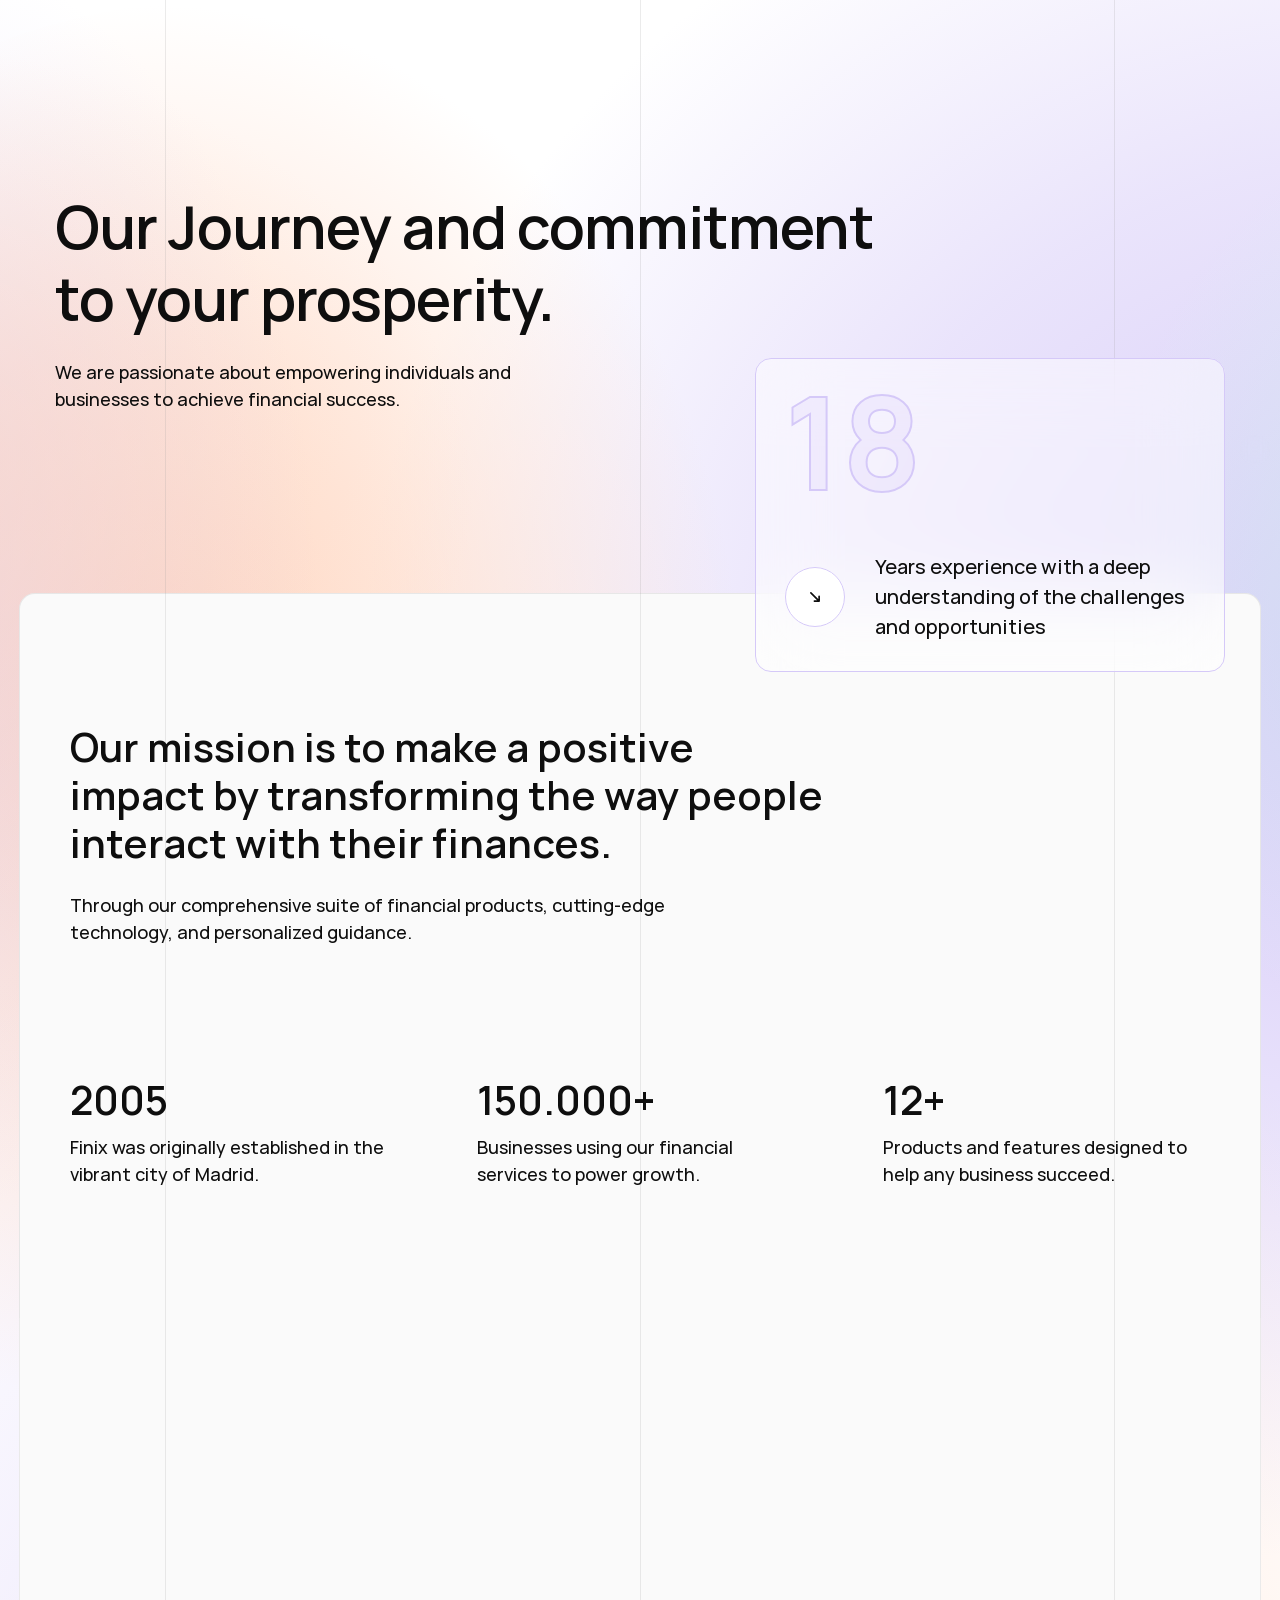
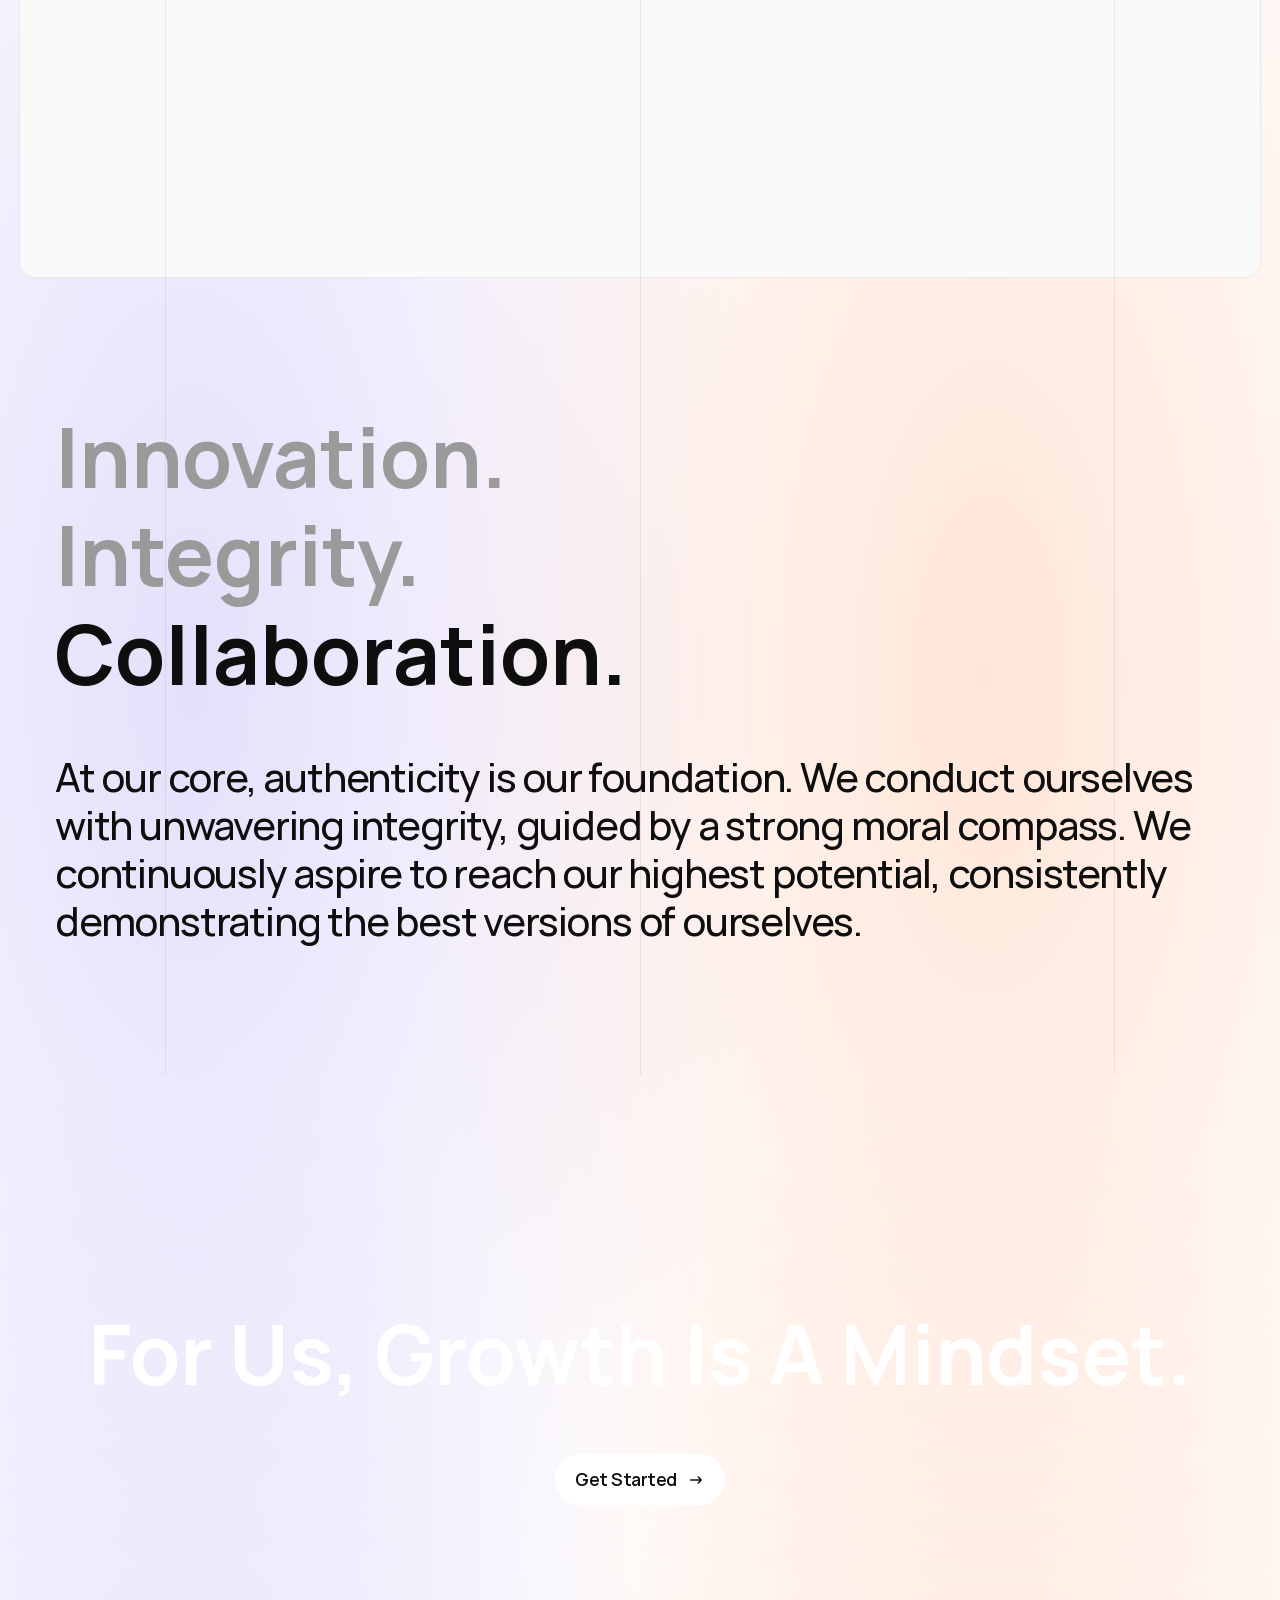
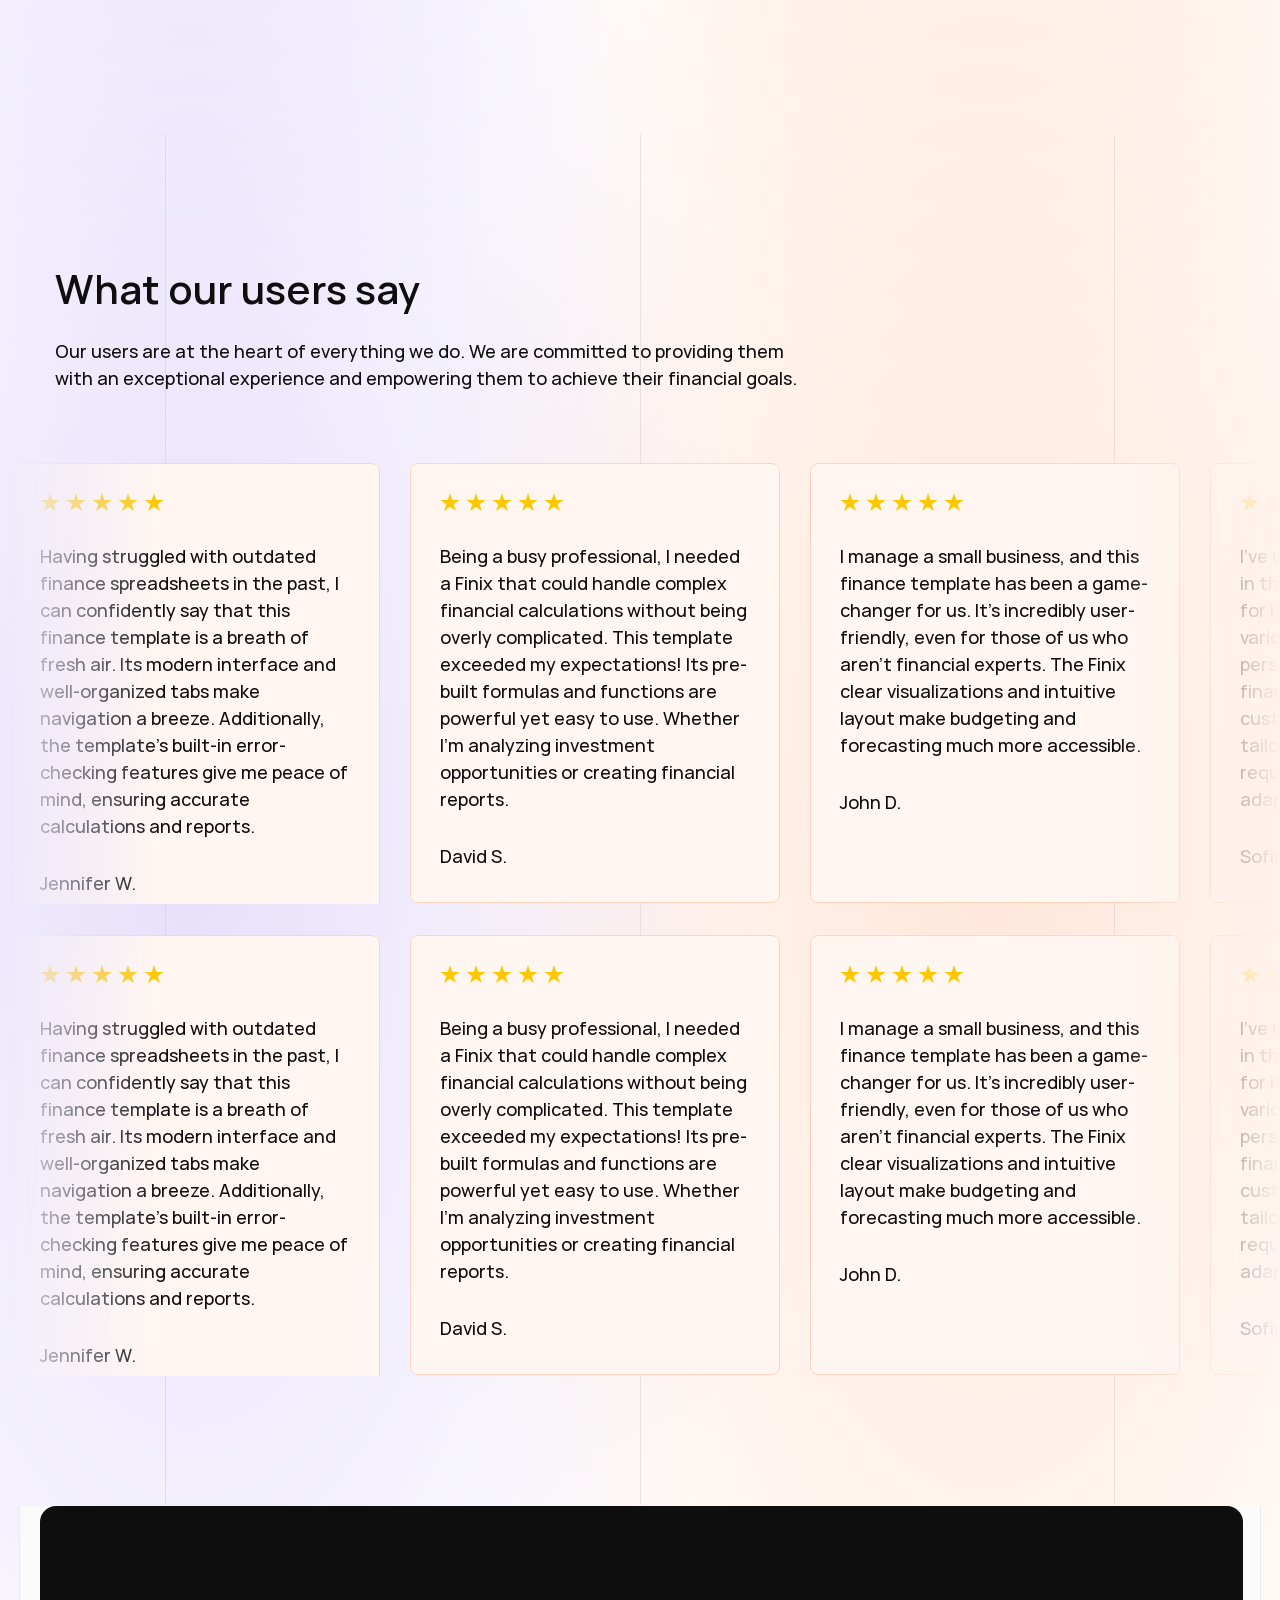
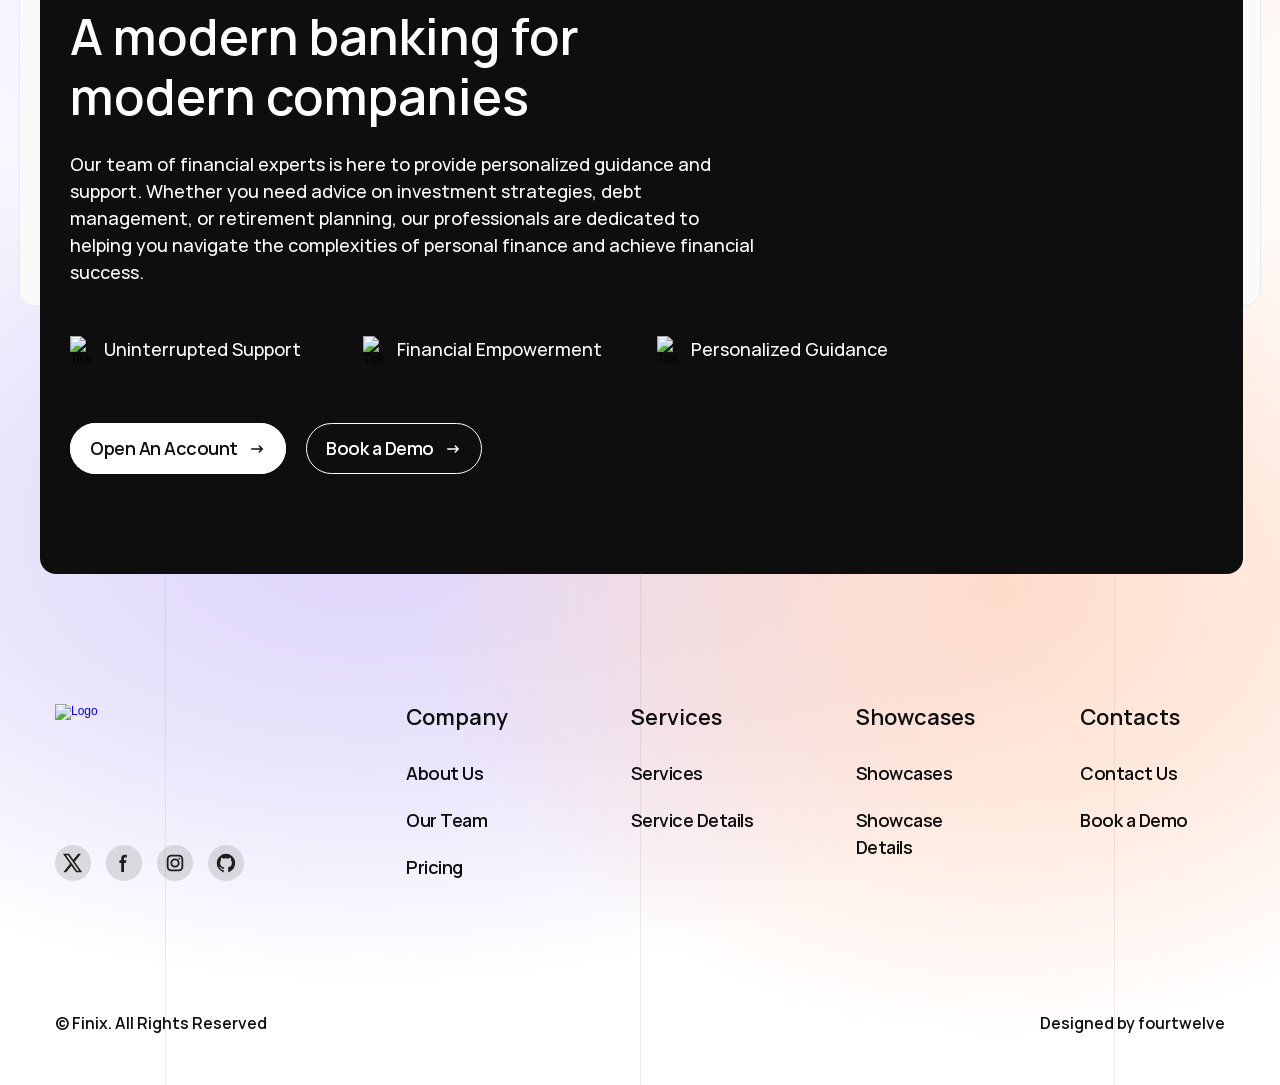
==== commit d87ece1b: "deploy: rescrape + post-process 2026-04-21 08:01" ====
--- a/about-us.html
+++ b/about-us.html
@@ -526,40 +526,42 @@
     const defaultNav = document.querySelector('nav[data-ll-default-nav], nav[class*="framer-v-q635xq"]')
     const scrolledNav = document.querySelector('nav[data-ll-scrolled-nav]')
 
-    if (!defaultNav) return
-
-    // If we have both variants in the DOM, toggle display between them.
-    // Otherwise just swap the class.
+    // Always show the scrolled-variant nav (Home / Technology / How It Works / About Us / Contact Us).
+    // Hide the default nav entirely — its menu items (Our Team, Pricing, Services) are not used.
+    if (defaultNav) defaultNav.style.display = 'none'
     if (scrolledNav) {
-      scrolledNav.style.display = 'none'
-      let last = null
+      scrolledNav.style.display = ''
+      scrolledNav.style.transition =
+        'background-color 0.28s ease, box-shadow 0.28s ease'
+
+      // Transparent bg at top, Framer's white bg when scrolled.
+      let lastScrolled = null
       function update() {
-        const sc = window.scrollY > 80
-        if (sc === last) return
-        last = sc
-        defaultNav.style.display = sc ? 'none' : ''
-        scrolledNav.style.display = sc ? '' : 'none'
-      }
-      window.addEventListener('scroll', update, { passive: true })
-      update()
-    } else {
-      // Fallback: class swap only (menu items won't change)
-      let last = null
-      function update() {
-        const sc = window.scrollY > 80
-        if (sc === last) return
-        last = sc
-        if (sc) {
-          defaultNav.classList.remove(NAV_DEFAULT)
-          defaultNav.classList.add(NAV_SCROLLED)
+        const isScrolled = window.scrollY > 80
+        if (isScrolled === lastScrolled) return
+        lastScrolled = isScrolled
+        if (isScrolled) {
+          scrolledNav.style.removeProperty('background-color')
+          scrolledNav.style.removeProperty('box-shadow')
         } else {
-          defaultNav.classList.remove(NAV_SCROLLED)
-          defaultNav.classList.add(NAV_DEFAULT)
+          scrolledNav.style.setProperty('background-color', 'transparent', 'important')
+          scrolledNav.style.setProperty('box-shadow', 'none', 'important')
         }
       }
       window.addEventListener('scroll', update, { passive: true })
       update()
     }
+
+    // Hide "All Pages" link across all navs (commented out per request)
+    const navHosts = [defaultNav, scrolledNav].filter(Boolean)
+    navHosts.forEach(function (host) {
+      host.querySelectorAll('a, button, div').forEach(function (el) {
+        const text = (el.textContent || '').trim()
+        if (/^All Pages/i.test(text) && text.length < 40 && el.children.length < 6) {
+          el.style.setProperty('display', 'none', 'important')
+        }
+      })
+    })
   }
 
   /* ─────────────────────────────────────────
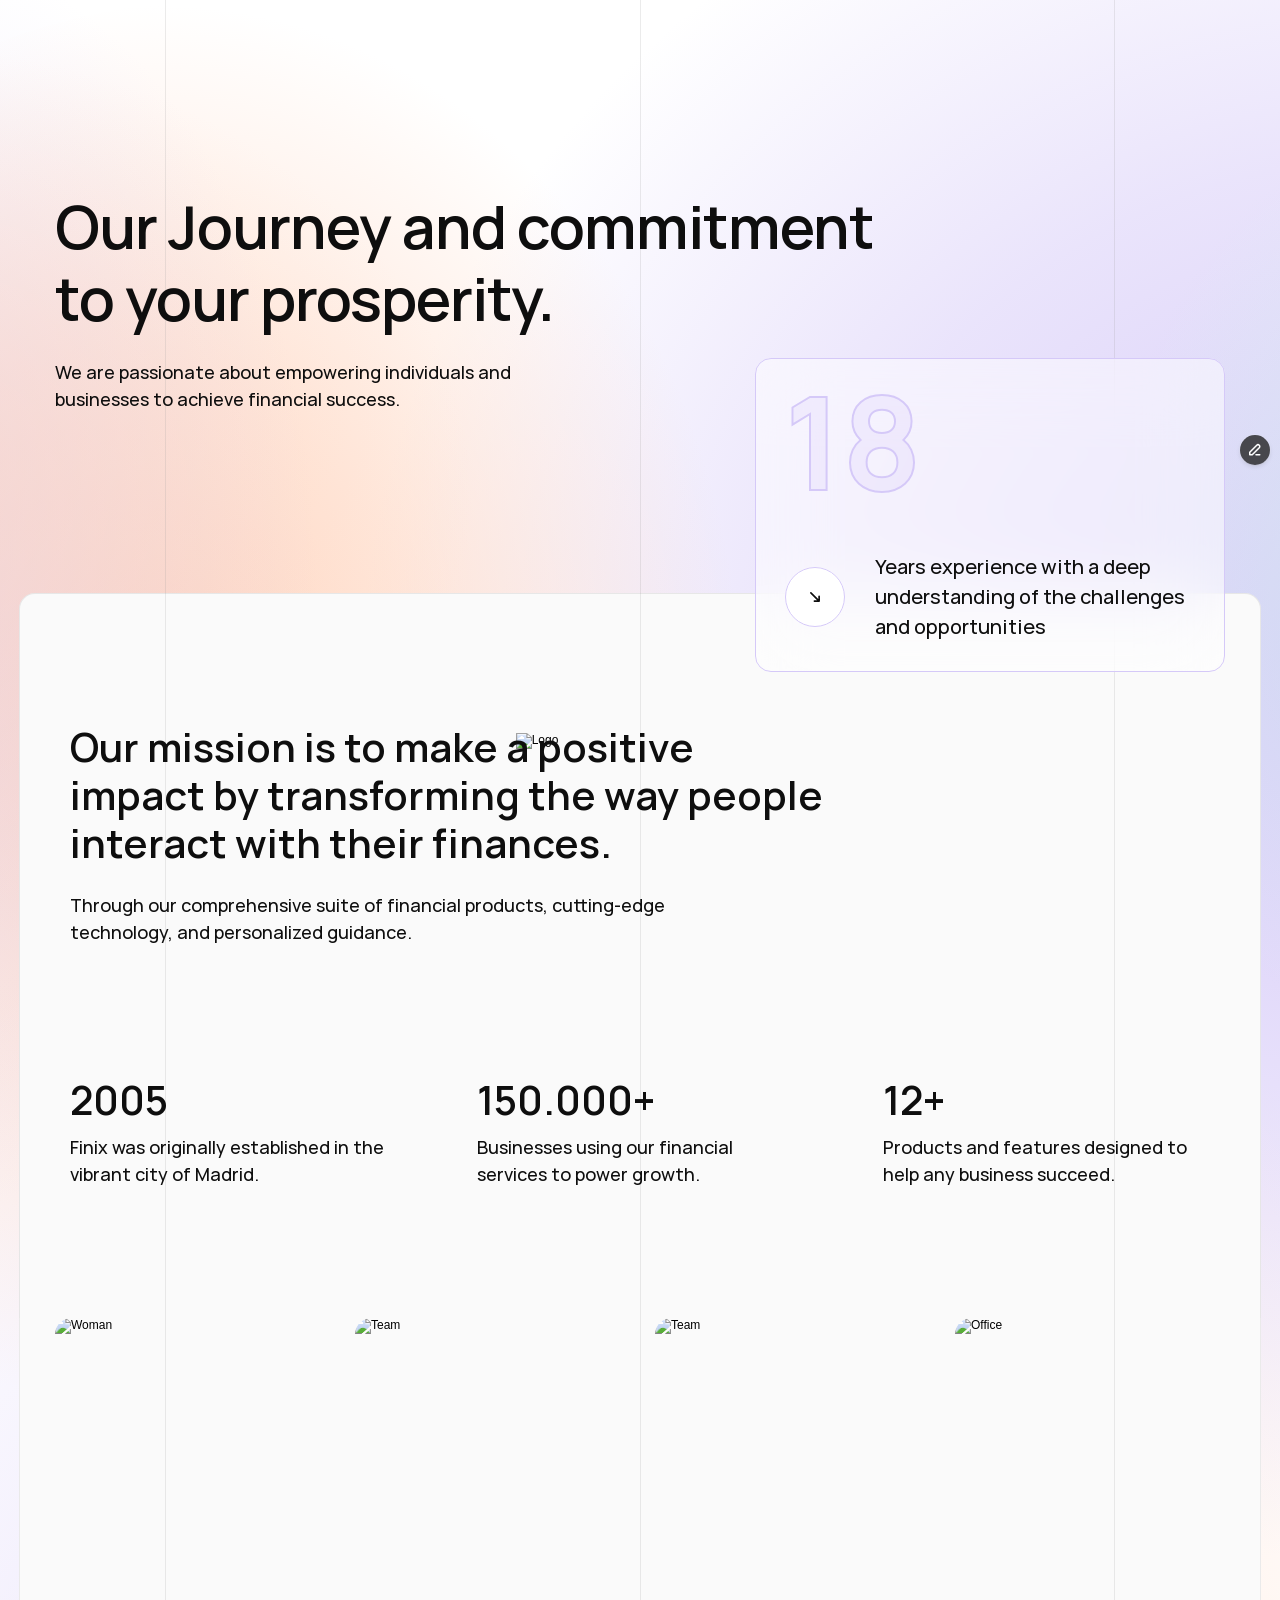
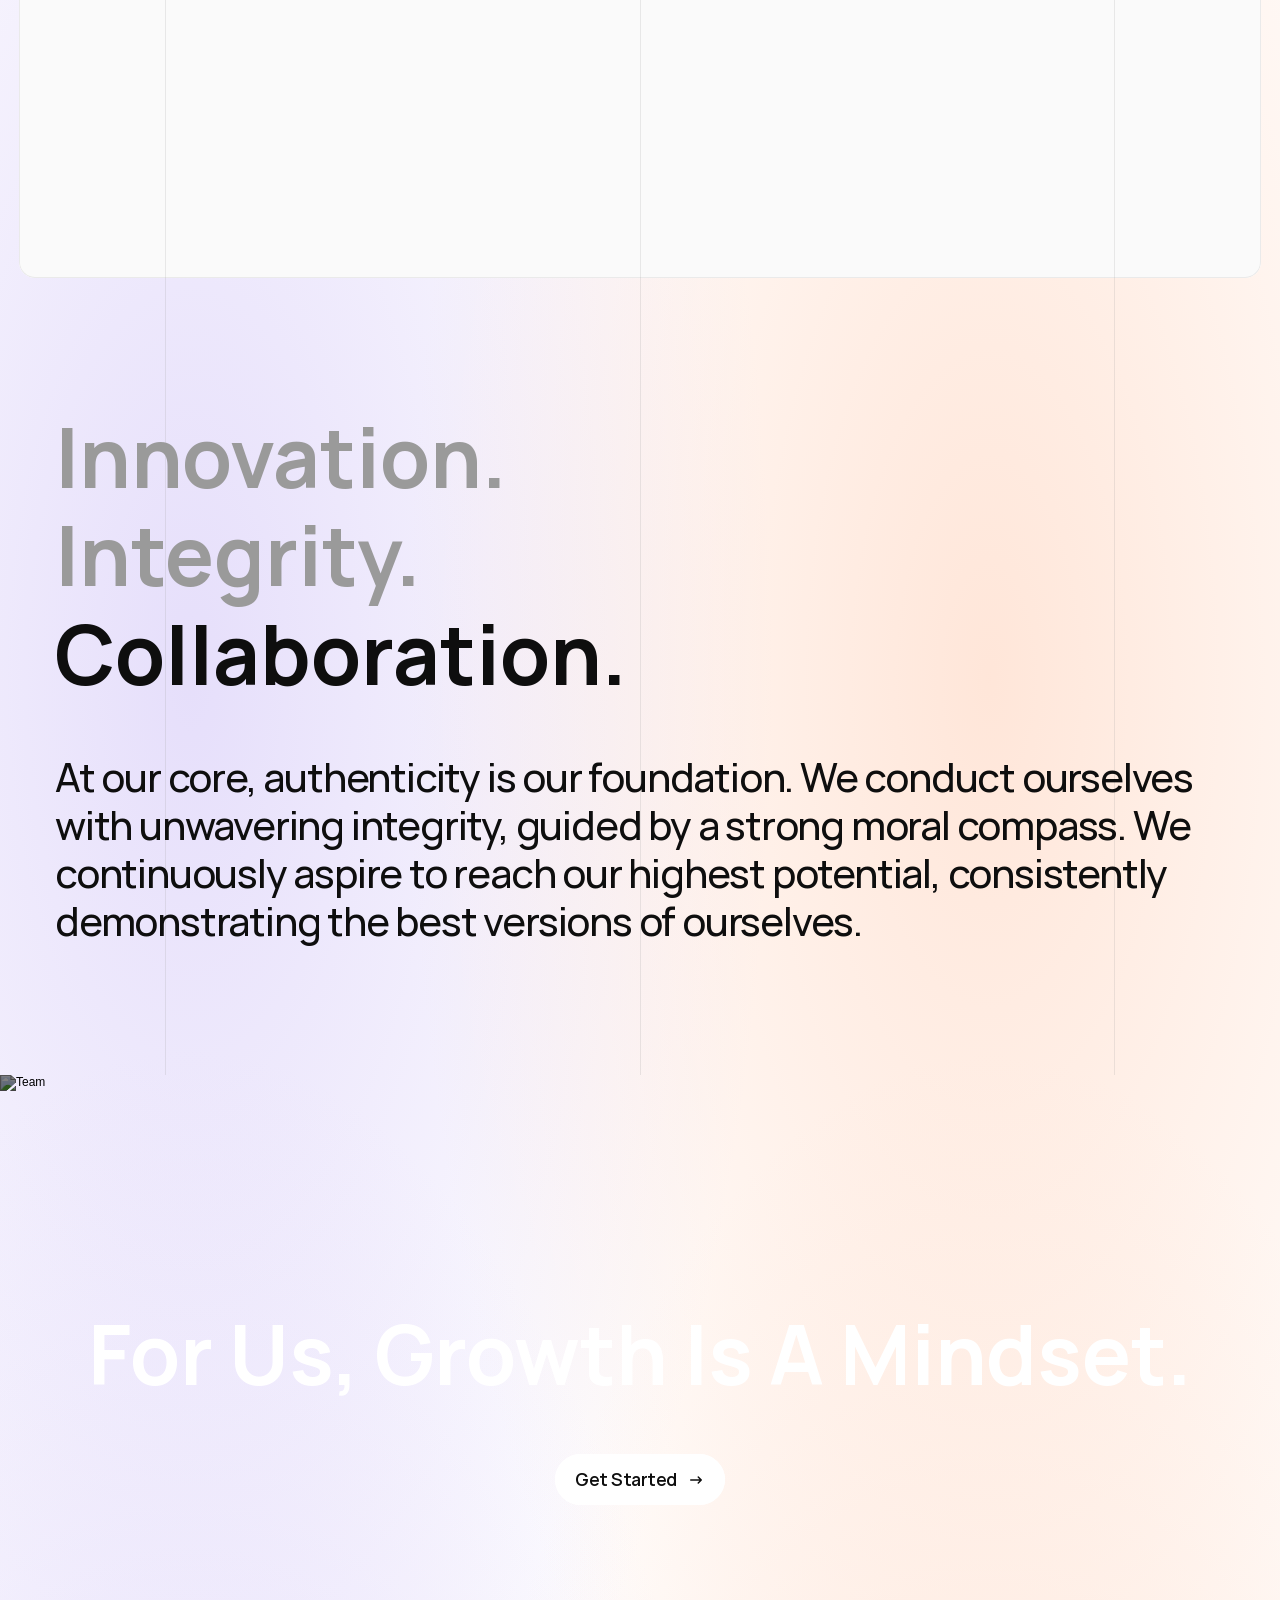
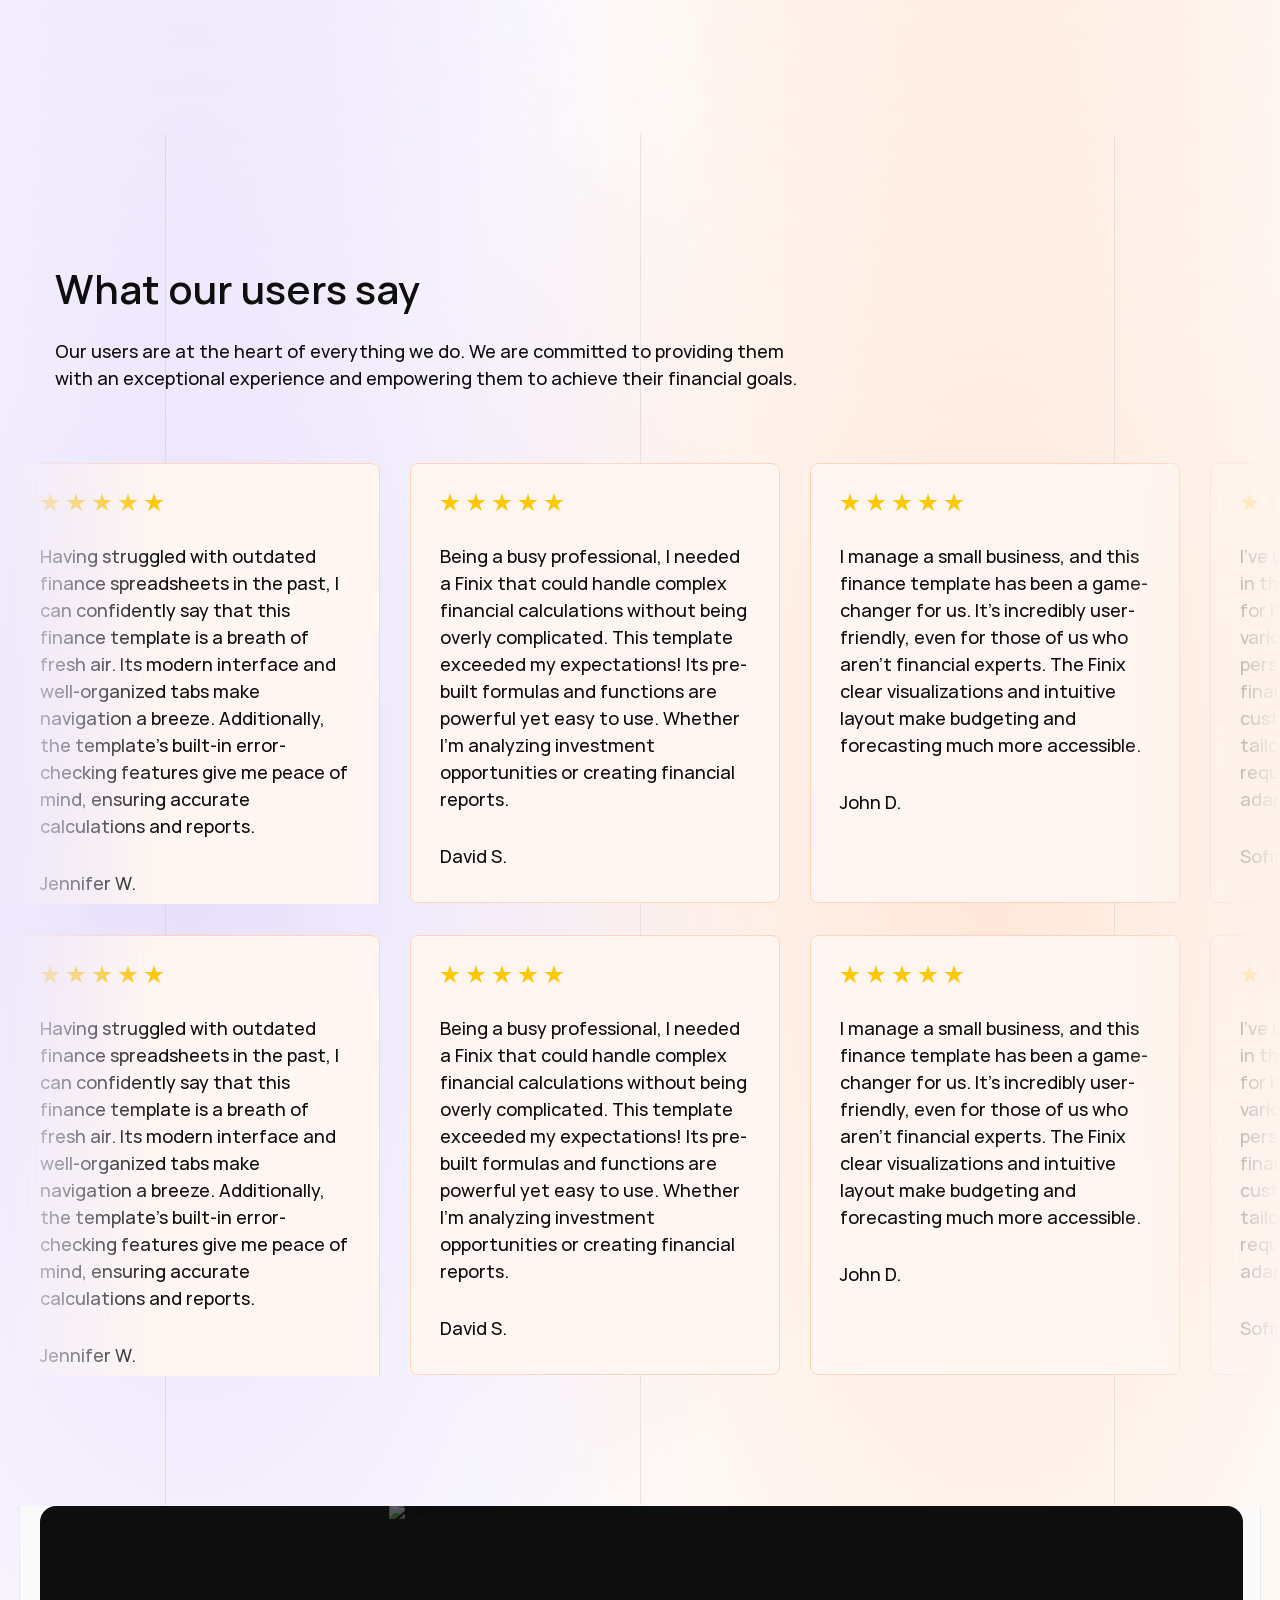
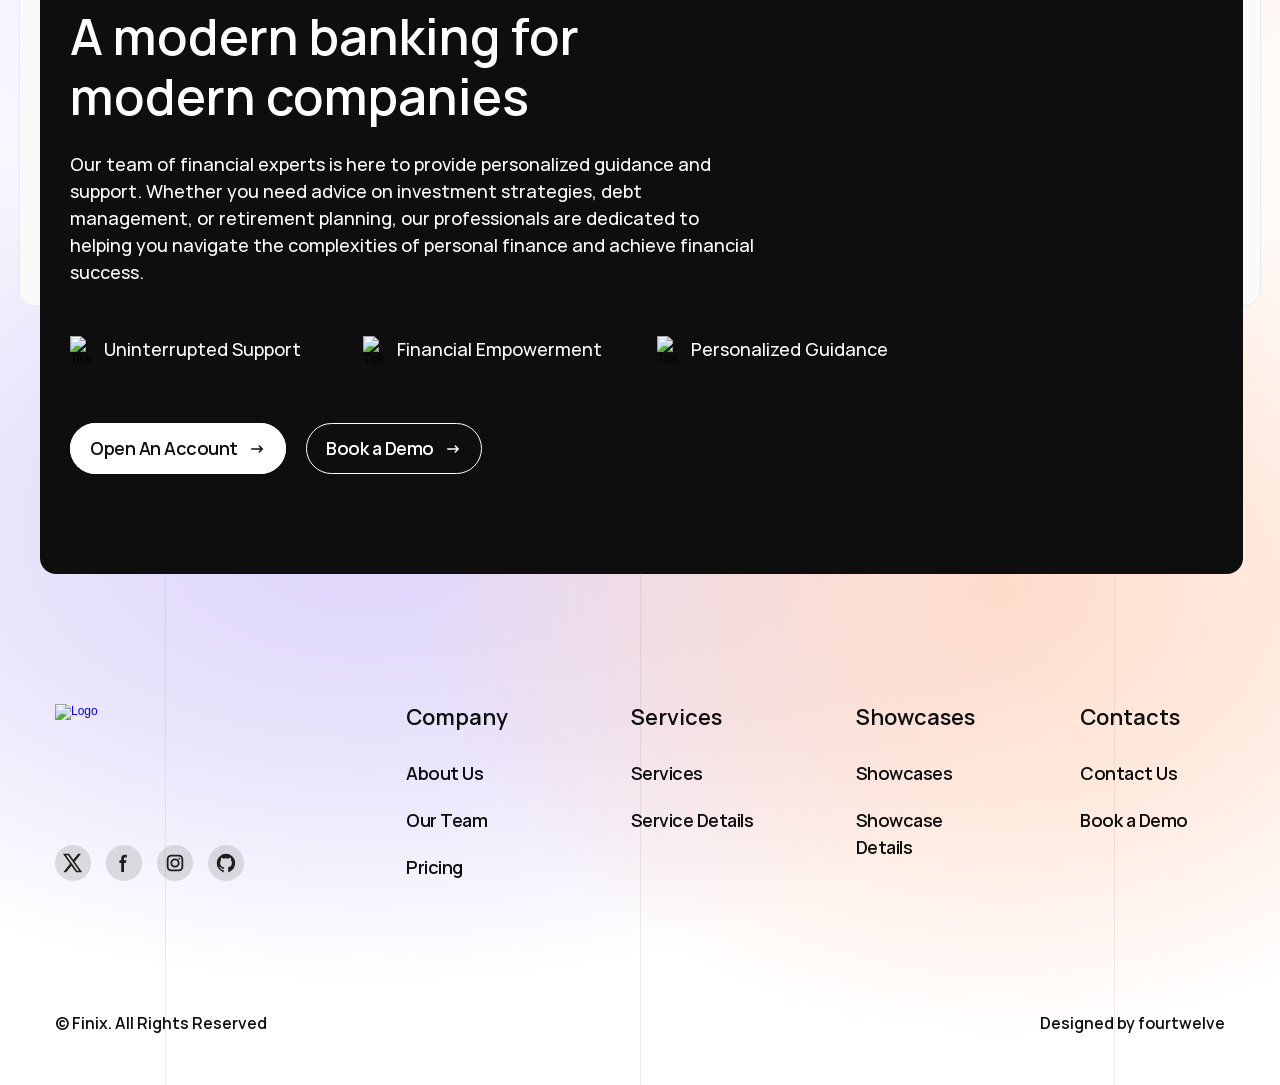
==== commit 36afea25: "deploy: rescrape + post-process 2026-04-21 11:44" ====
--- a/about-us.html
+++ b/about-us.html
@@ -283,34 +283,43 @@
 
   /* ─────────────────────────────────────────
      FIX 1: Card hover — lift + purple title
-     SCOPED to the "Why Leaf Loans" section only.
-     Infrastructure cards, CTA cards, etc. stay static.
+     Targets the 6 Why Leaf Loans cards by title match.
+     Non-clickable: hover-only interaction.
   ───────────────────────────────────────── */
-  function findWhySection() {
-    const headings = document.querySelectorAll('h1, h2, h3, h4')
-    for (const h of headings) {
-      if (/why\s+leaf\s+loans/i.test(h.textContent || '')) {
-        let cur = h
-        // Walk up to a container that holds at least 4 cards
-        for (let i = 0; i < 10 && cur.parentElement; i++) {
-          cur = cur.parentElement
-          const cardCount = cur.querySelectorAll(
-            '[data-framer-name="Card"], [data-framer-name$="Card"]'
-          ).length
-          if (cardCount >= 4) return cur
-        }
-      }
+  function findWhyCards() {
+    // Find the "Why Leaf Loans" heading, walk up to its section container,
+    // then collect all card-sized anchor elements within it.
+    const heading = [...document.querySelectorAll('h1, h2, h3, h4, h5')].find(
+      function (h) { return /why\s+leaf\s+loans/i.test((h.textContent || '').trim()) }
+    )
+    if (!heading) return []
+
+    let cur = heading
+    for (let i = 0; i < 12 && cur.parentElement; i++) {
+      cur = cur.parentElement
+      const links = [...cur.querySelectorAll('a')].filter(function (a) {
+        const box = a.getBoundingClientRect()
+        return box.width > 250 && box.width < 520 && box.height > 300
+      })
+      if (links.length >= 4) return links
     }
-    return null
+    return []
   }
 
   function setupCardHovers() {
-    const whySection = findWhySection()
-    if (!whySection) return
-    const cards = whySection.querySelectorAll(
-      '[data-framer-name="Card"], [data-framer-name$="Card"]'
-    )
+    const cards = findWhyCards()
+    if (cards.length === 0) return
     cards.forEach(function (card) {
+      // Non-clickable: strip href, block click events
+      if (card.hasAttribute('href')) {
+        card.setAttribute('data-ll-href-removed', card.getAttribute('href'))
+        card.removeAttribute('href')
+      }
+      card.style.cursor = 'default'
+      card.addEventListener('click', function (e) {
+        e.preventDefault()
+        e.stopPropagation()
+      }, true)
       const r = card.getBoundingClientRect()
       if (r.width < 150 || r.height < 80) return
 
@@ -337,12 +346,10 @@
 
       card.addEventListener('mouseenter', function () {
         card.style.transform = 'translateY(-10px)'
-        card.style.boxShadow = '0 18px 48px rgba(0, 0, 0, 0.13)'
         if (title) title.style.setProperty('color', ACCENT, 'important')
       })
       card.addEventListener('mouseleave', function () {
         card.style.transform = ''
-        card.style.boxShadow = ''
         if (title) {
           if (origTitleColor) {
             title.style.setProperty('color', origTitleColor, origTitlePrio)
@@ -476,12 +483,11 @@
   }
 
   /* ─────────────────────────────────────────
-     FIX 3: Scroll-reveal animations
+     FIX 3: Scroll-reveal animations (Why Leaf Loans cards only)
+     Infrastructure cards stay static per request.
   ───────────────────────────────────────── */
   function setupScrollReveals() {
-    const targets = document.querySelectorAll(
-      '[data-framer-name="Card"], [data-framer-name$="Card"], [data-framer-name="FAQ Item"]'
-    )
+    const targets = findWhyCards()
     if (targets.length === 0) return
 
     const viewportH = window.innerHeight
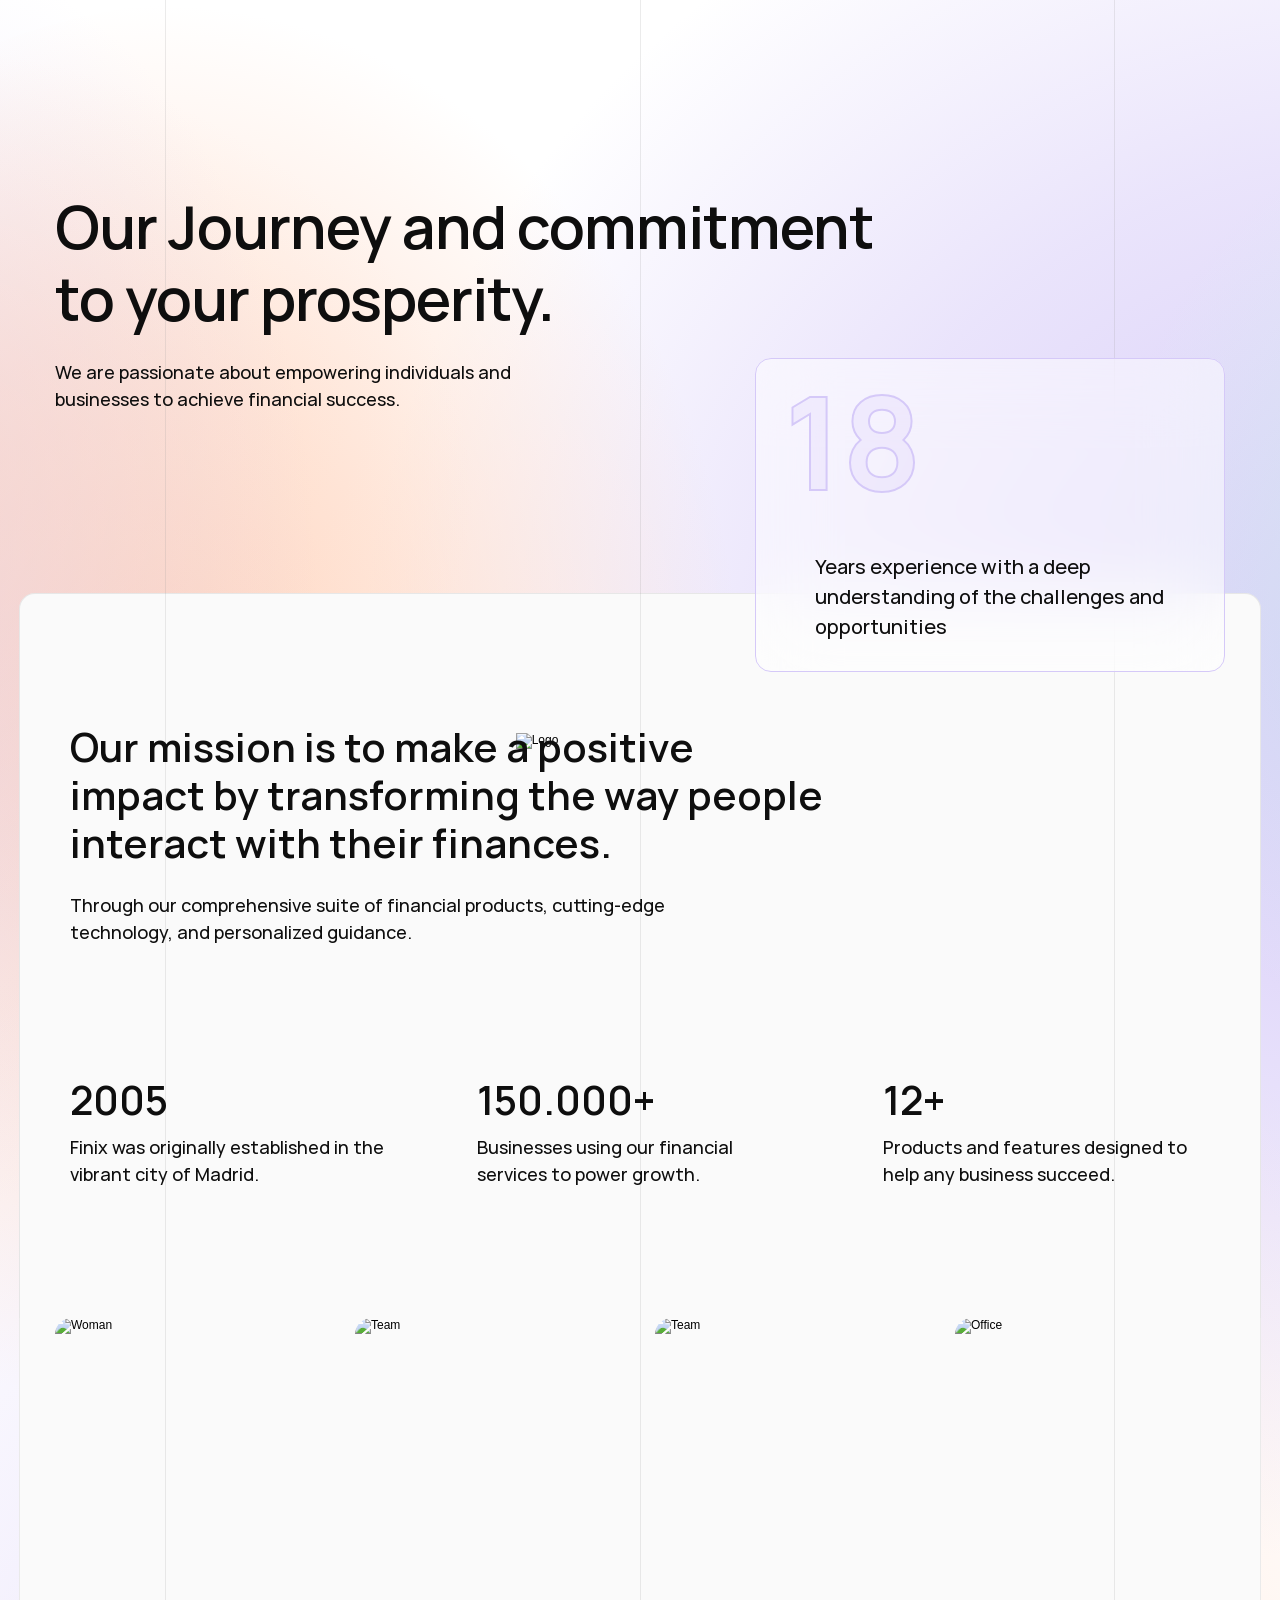
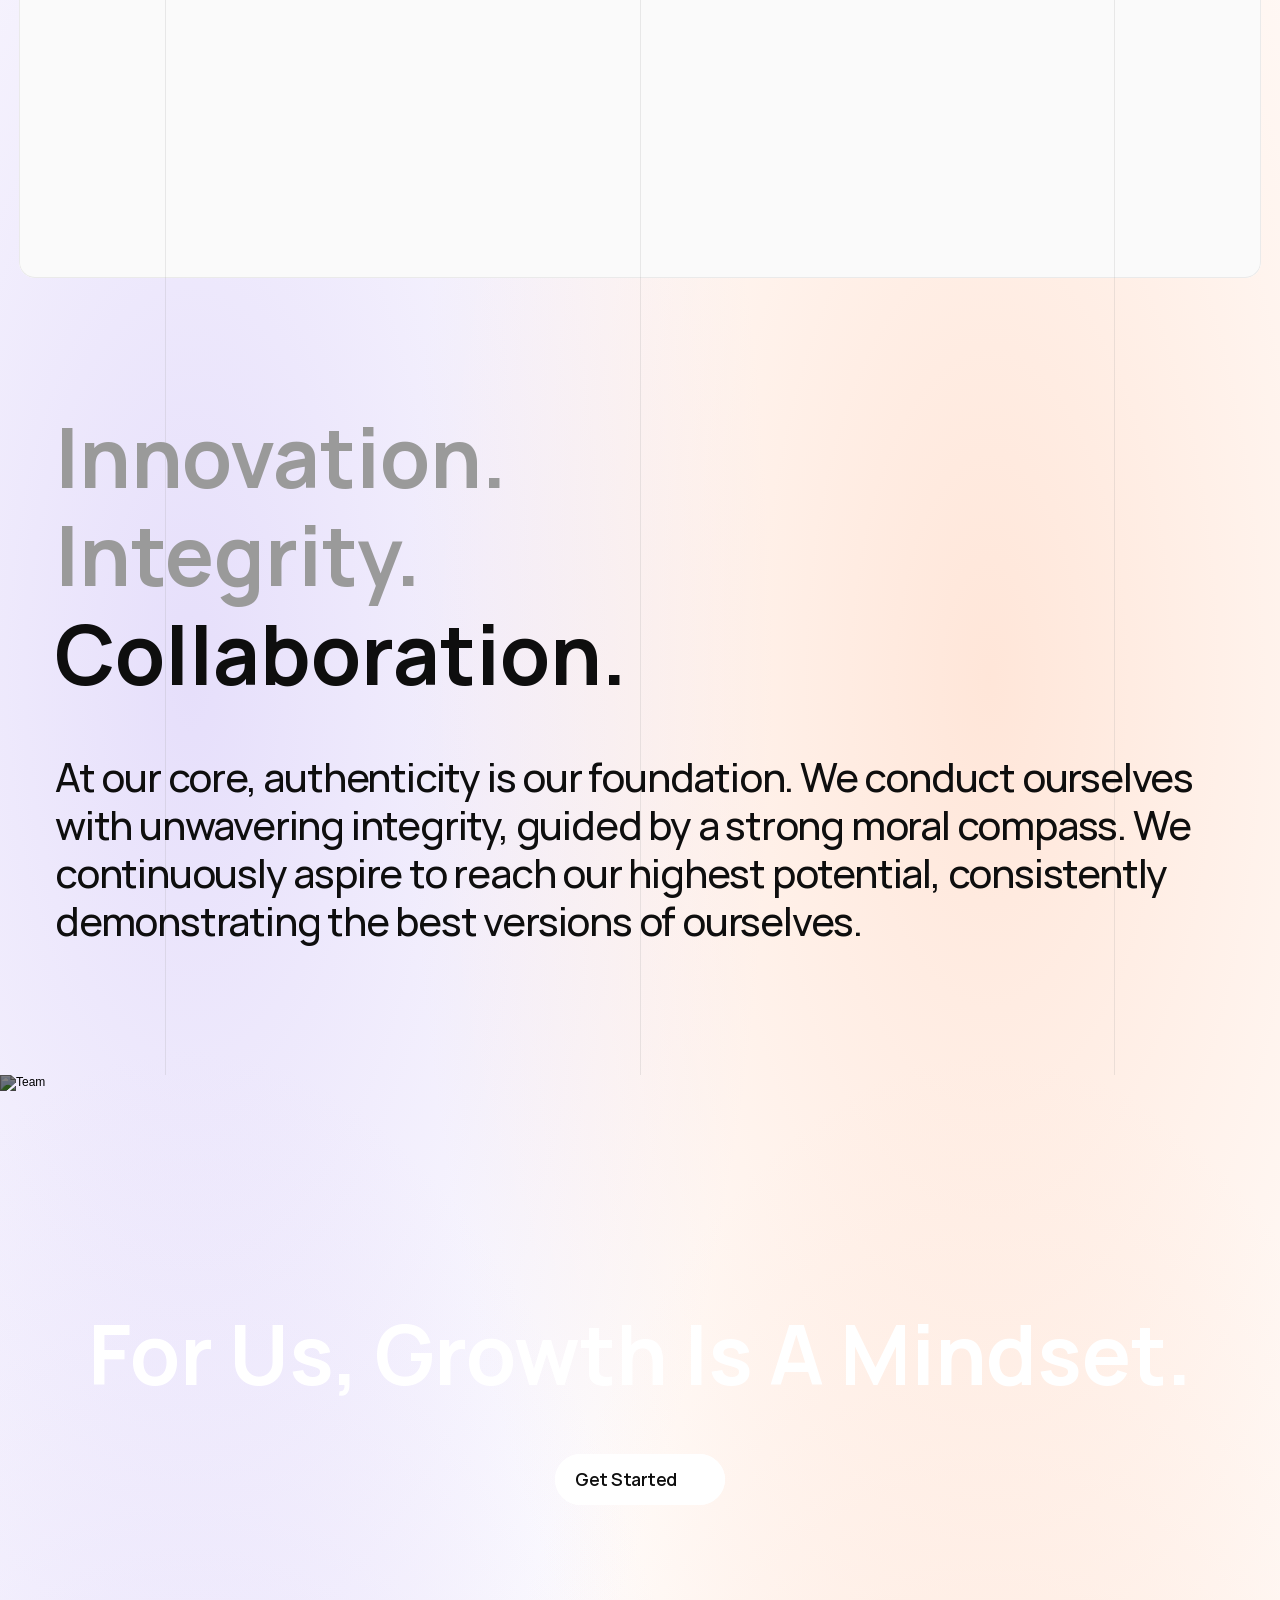
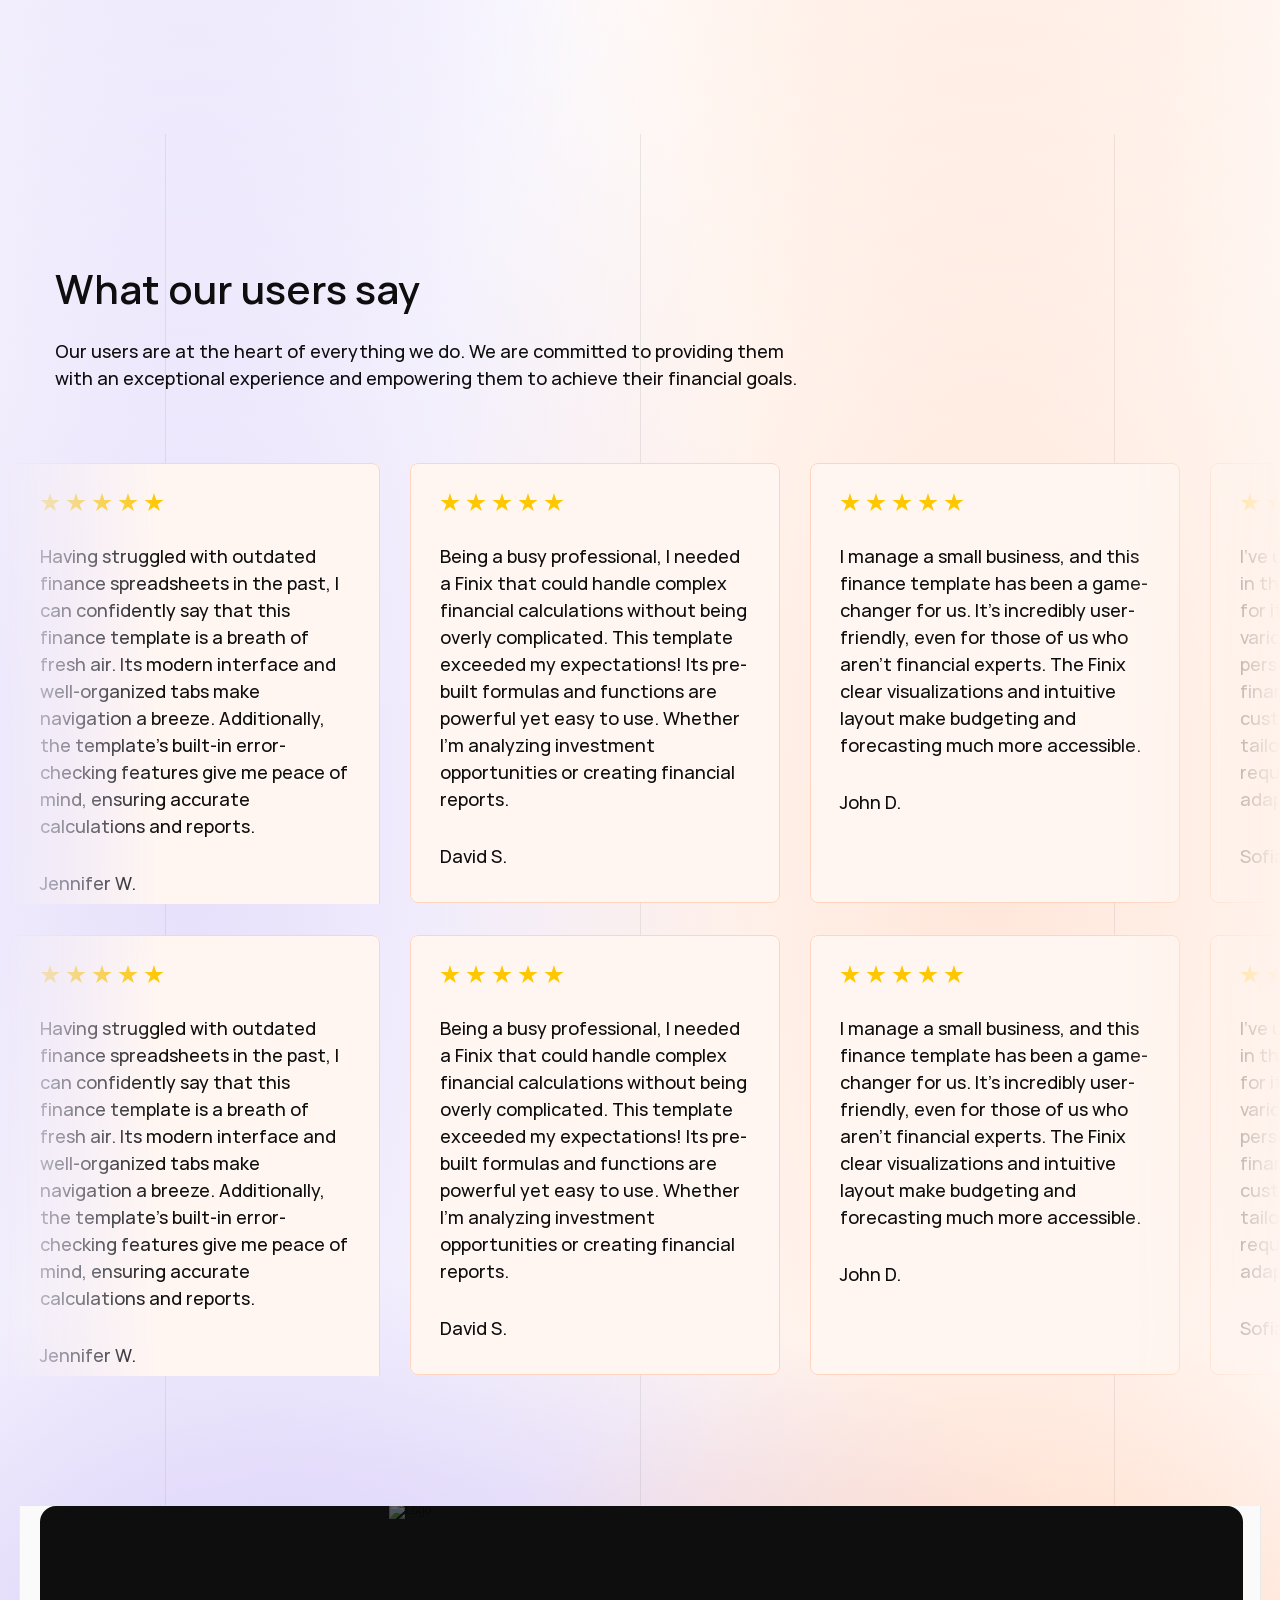
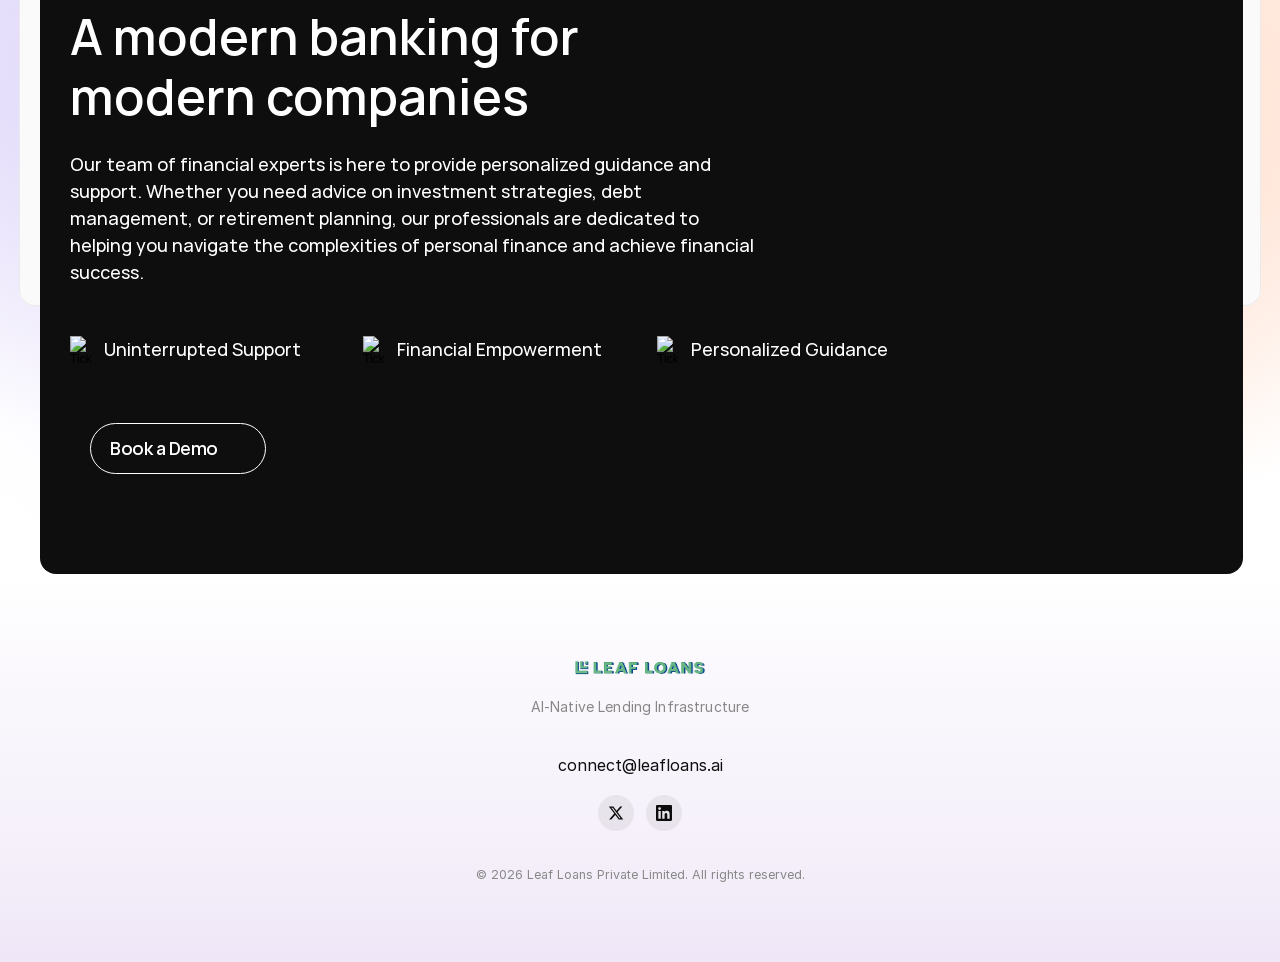
==== commit 3d27f9cf: "feat(landing): Technology section copy rewrite, footer redesign, and CTA cleanup - Rewrite Technolog" ====
--- a/about-us.html
+++ b/about-us.html
@@ -187,69 +187,8 @@
 #__framer-editorbar.status_measuring {
     clip-path: unset;
 }
-</style><style type="text/css" data-framer-css="true"></style><style data-leafloans-inject="true">
-/* ─────────────────────────────────────────────────────────────
-   Leaf Loans enhancements over scraped Framer HTML
-   Applied after every scrape via post-process.js
-───────────────────────────────────────────────────────────── */
-
-/* 0. Hide Framer branding & the pen/edit toggle */
-#__framer-badge-container,
-[class*="__framer-badge"],
-a[href*="framer.com"][target="_blank"],
-a[href*="framer.link"][target="_blank"],
-[data-framer-name="Editor Bar"],
-[class*="framer-editor-bar"],
-#__framer-editorbar,
-[data-framer-editorbar] {
-  display: none !important;
-  visibility: hidden !important;
-  pointer-events: none !important;
-}
-
-/* 1. Button press/active feedback (subtle, don't fight Framer's hover) */
-button:active,
-a[data-framer-component-type="PageLink"]:active,
-[role="button"]:active {
-  transform: scale(0.97);
-  transition: transform 0.12s ease-out;
-}
-
-/* 2. Scroll reveal: initial hidden state + revealed state */
-.ll-reveal {
-  opacity: 0;
-  transform: translateY(28px);
-  transition: opacity 0.7s cubic-bezier(0.22, 0.68, 0, 1.2),
-              transform 0.7s cubic-bezier(0.22, 0.68, 0, 1.2);
-  will-change: opacity, transform;
-}
-.ll-reveal.ll-in-view {
-  opacity: 1;
-  transform: translateY(0);
-}
-
-/* 3. Hover lift on feature/service/process cards */
-[data-framer-name="Feature Card"],
-[data-framer-name="Service Card"],
-[data-framer-name="Process Card"],
-[data-framer-name="Showcase Card"],
-[data-framer-name="Pricing Card"],
-[data-framer-name="Team Member Card"] {
-  transition: transform 0.35s cubic-bezier(0.22, 0.68, 0, 1.2),
-              box-shadow 0.35s ease;
-  will-change: transform;
-}
-[data-framer-name="Feature Card"]:hover,
-[data-framer-name="Service Card"]:hover,
-[data-framer-name="Process Card"]:hover,
-[data-framer-name="Showcase Card"]:hover,
-[data-framer-name="Pricing Card"]:hover,
-[data-framer-name="Team Member Card"]:hover {
-  transform: translateY(-8px);
-  box-shadow: 0 18px 48px rgba(0, 0, 0, 0.12);
-}
-
-</style>
+</style><style type="text/css" data-framer-css="true"></style><link data-leafloans-inject="true" rel="stylesheet" href="assets/leafloans.css" />
+<script data-leafloans-inject="true" src="assets/leafloans.js"></script>
 </head>
 <body>
 	<script async="" src="_assets/81ba3be112_script.js" data-fid="236fe7b303f19d2059cc4f8384c16eb231837cc2372cac63db7ee23b2dfa516c" data-no-nt=""></script>
@@ -257,7 +196,7 @@
     
     <!-- End of bodyStart -->
 	
-	<div id="main" data-framer-hydrate-v2="{&quot;routeId&quot;:&quot;mrpcHfW6s&quot;,&quot;localeId&quot;:&quot;default&quot;,&quot;breakpoints&quot;:[{&quot;hash&quot;:&quot;1e8g7r9&quot;,&quot;mediaQuery&quot;:&quot;(min-width: 1280px)&quot;},{&quot;hash&quot;:&quot;7tx6p2&quot;,&quot;mediaQuery&quot;:&quot;(min-width: 992px) and (max-width: 1279.98px)&quot;},{&quot;hash&quot;:&quot;11k4yzt&quot;,&quot;mediaQuery&quot;:&quot;(max-width: 991.98px)&quot;},{&quot;hash&quot;:&quot;17p436h&quot;,&quot;mediaQuery&quot;:&quot;(min-width: 1280px)&quot;},{&quot;hash&quot;:&quot;1es0ctj&quot;,&quot;mediaQuery&quot;:&quot;(min-width: 992px) and (max-width: 1279.98px)&quot;},{&quot;hash&quot;:&quot;1taocpn&quot;,&quot;mediaQuery&quot;:&quot;(max-width: 991.98px)&quot;}]}" data-framer-ssr-released-at="2026-04-07T14:37:52.571Z" data-framer-page-optimized-at="2026-04-20T09:28:46.917Z" data-framer-generated-page=""><!--$--><!--$--><style data-framer-html-style="">:root body { background: var(--token-1e770397-8272-4d17-93ab-1a1a513b9044, rgb(255, 255, 255)); }</style><div class="framer-c4CVn framer-17p436h" data-layout-template="true" style="min-height:100vh;width:auto"><style data-framer-html-style="">html body { background: var(--token-1e770397-8272-4d17-93ab-1a1a513b9044, rgb(255, 255, 255)); }</style><div data-framer-root="" class="framer-SBitt framer-QX67Z framer-Hhvh2 framer-Eo531 framer-V6mDt framer-0EfSW framer-6whQs framer-IbAVH framer-1e8g7r9" style="min-height:100vh;width:auto;display:contents"><div class="framer-1m0hqwo-container"><div class="ssr-variant hidden-7tx6p2 hidden-11k4yzt"><nav class="framer-7wOrN framer-kA0wi framer-bkjSs framer-q635xq framer-v-q635xq" data-framer-name="Desktop" style="background-color: var(--token-4d8666a4-d098-49e7-ac6b-ae66187e125f, rgba(255, 255, 255, 0)); width: 100%; will-change: auto; transform: none; transform-origin: 50% 50% 0px;"><div class="framer-11m1al3" data-framer-name="Base Container" style="transform: none; transform-origin: 50% 50% 0px;"><div class="framer-s30bx5" data-framer-name="Menu" style="transform: none; transform-origin: 50% 50% 0px;"><div class="framer-1mz2h3h-container" style="transform: none; transform-origin: 50% 50% 0px;"><!--$--><a as="a" class="framer-xrpI2 framer-vjq4ha framer-v-vjq4ha framer-upd6jp" data-framer-name="Default" href="./" style="height: 100%; width: 100%; transform: none; transform-origin: 50% 50% 0px;"><div style="position:absolute;border-radius:inherit;corner-shape:inherit;top:0;right:0;bottom:0;left:0" data-framer-background-image-wrapper="true"><img decoding="auto" width="1759" height="350" sizes="200px" srcset="https://framerusercontent.com/images/1spsRB8lIPxVlTPDIyPh28mOWU.png?scale-down-to=512&amp;width=1759&amp;height=350 512w,https://framerusercontent.com/images/1spsRB8lIPxVlTPDIyPh28mOWU.png?scale-down-to=1024&amp;width=1759&amp;height=350 1024w,https://framerusercontent.com/images/1spsRB8lIPxVlTPDIyPh28mOWU.png?width=1759&amp;height=350 1759w" src="https://framerusercontent.com/images/1spsRB8lIPxVlTPDIyPh28mOWU.png?width=1759&amp;height=350" alt="Logo" style="display:block;width:100%;height:100%;border-radius:inherit;corner-shape:inherit;object-position:center;object-fit:contain"></div></a><!--/$--></div></div><nav class="framer-1jq04go" data-framer-name="Nav Links Wrapper" style="transform: none; transform-origin: 50% 50% 0px;"><div class="framer-vcew3" data-framer-name="Nav Link" data-framer-component-type="RichTextContainer" style="--extracted-r6o4lv: var(--token-ea3c7170-c0d5-4465-b600-caccb63ae8d9, rgb(14, 14, 14)); transform: none; transform-origin: 50% 50% 0px;"><p class="framer-text framer-styles-preset-16r7nt0" data-styles-preset="JVFigdM0u" style="--framer-text-color:var(--extracted-r6o4lv, var(--token-ea3c7170-c0d5-4465-b600-caccb63ae8d9, rgb(14, 14, 14)))"><!--$--><a class="framer-text framer-styles-preset-e8fzqu" data-styles-preset="MWDjvD7Nn" href="./">Home</a><!--/$--></p></div><div class="framer-xq464e" data-framer-name="Nav Link" data-framer-component-type="RichTextContainer" style="--extracted-r6o4lv: var(--token-ea3c7170-c0d5-4465-b600-caccb63ae8d9, rgb(14, 14, 14)); transform: none; transform-origin: 50% 50% 0px;"><p class="framer-text framer-styles-preset-16r7nt0" data-styles-preset="JVFigdM0u" style="--framer-text-color:var(--extracted-r6o4lv, var(--token-ea3c7170-c0d5-4465-b600-caccb63ae8d9, rgb(14, 14, 14)))"><!--$--><a class="framer-text framer-styles-preset-e8fzqu" data-styles-preset="MWDjvD7Nn" href="./about-us" data-framer-page-link-current="true">About Us</a><!--/$--></p></div><div class="framer-pj3wro" data-framer-name="Nav Link" data-framer-component-type="RichTextContainer" style="--extracted-r6o4lv: var(--token-ea3c7170-c0d5-4465-b600-caccb63ae8d9, rgb(14, 14, 14)); transform: none; transform-origin: 50% 50% 0px;"><p class="framer-text framer-styles-preset-16r7nt0" data-styles-preset="JVFigdM0u" style="--framer-text-color:var(--extracted-r6o4lv, var(--token-ea3c7170-c0d5-4465-b600-caccb63ae8d9, rgb(14, 14, 14)))"><!--$--><a class="framer-text framer-styles-preset-e8fzqu" data-styles-preset="MWDjvD7Nn" href="./our-team">Our Team</a><!--/$--></p></div><div class="framer-1uzrczh" data-framer-name="Nav Link" data-framer-component-type="RichTextContainer" style="--extracted-r6o4lv: var(--token-ea3c7170-c0d5-4465-b600-caccb63ae8d9, rgb(14, 14, 14)); transform: none; transform-origin: 50% 50% 0px;"><p class="framer-text framer-styles-preset-16r7nt0" data-styles-preset="JVFigdM0u" style="--framer-text-color:var(--extracted-r6o4lv, var(--token-ea3c7170-c0d5-4465-b600-caccb63ae8d9, rgb(14, 14, 14)))"><!--$--><a class="framer-text framer-styles-preset-e8fzqu" data-styles-preset="MWDjvD7Nn" href="./pricing">Pricing</a><!--/$--></p></div><div class="framer-zp9332" data-framer-name="Nav Link" data-framer-component-type="RichTextContainer" style="--extracted-r6o4lv: var(--token-ea3c7170-c0d5-4465-b600-caccb63ae8d9, rgb(14, 14, 14)); transform: none; transform-origin: 50% 50% 0px;"><p class="framer-text framer-styles-preset-16r7nt0" data-styles-preset="JVFigdM0u" style="--framer-text-color:var(--extracted-r6o4lv, var(--token-ea3c7170-c0d5-4465-b600-caccb63ae8d9, rgb(14, 14, 14)))"><!--$--><a class="framer-text framer-styles-preset-e8fzqu" data-styles-preset="MWDjvD7Nn" href="./services">Services</a><!--/$--></p></div><div class="framer-f6rjim-container" id="undefined-f6rjim" style="transform: none; transform-origin: 50% 50% 0px;"><nav class="framer-JNUtH framer-kA0wi framer-1cab2cv framer-v-1cab2cv" data-framer-name="Default" data-highlight="true" style="transform: none; transform-origin: 50% 50% 0px;"><div class="framer-1bcgpo1" data-framer-name="Nav Link" data-framer-component-type="RichTextContainer" style="--extracted-r6o4lv: var(--token-ea3c7170-c0d5-4465-b600-caccb63ae8d9, rgb(14, 14, 14)); --framer-link-text-color: rgb(0, 153, 255); --framer-link-text-decoration: underline; transform: none; transform-origin: 50% 50% 0px;"><p class="framer-text framer-styles-preset-16r7nt0" data-styles-preset="JVFigdM0u" style="--framer-text-color:var(--extracted-r6o4lv, var(--token-ea3c7170-c0d5-4465-b600-caccb63ae8d9, rgb(14, 14, 14)))">All Pages</p></div><div data-framer-component-type="SVG" data-framer-name="Chevron Icon" parentsize="0" _constraints="[object Object]" rotation="0" shadows="" class="framer-1w46lz6" aria-hidden="true" style="image-rendering: pixelated; flex-shrink: 0; fill: var(--token-ea3c7170-c0d5-4465-b600-caccb63ae8d9, rgb(14, 14, 14)); color: var(--token-ea3c7170-c0d5-4465-b600-caccb63ae8d9, rgb(14, 14, 14)); transform: none; transform-origin: 50% 50% 0px;"><div class="svgContainer" style="width:100%;height:100%;aspect-ratio:inherit"><svg style="width:100%;height:100%;" viewBox="0 0 24 24" preserveAspectRatio="none" width="100%" height="100%"><use href="#svg1231980477_257"></use></svg></div></div></nav></div></nav><!--$--><div class="framer-10m2lvs-container" data-framer-appear-id="10m2lvs" style="opacity: 1; transform: none; transform-origin: 50% 50% 0px;"><!--$--><a class="framer-r9xgC framer-x6Ppu framer-t247ju framer-v-t247ju framer-1rj9x61" data-border="true" data-framer-name="Desktop" href="./contact-us" style="--border-bottom-width: 1px; --border-color: var(--token-ea3c7170-c0d5-4465-b600-caccb63ae8d9, rgb(14, 14, 14)); --border-left-width: 1px; --border-right-width: 1px; --border-style: solid; --border-top-width: 1px; background-color: var(--token-ea3c7170-c0d5-4465-b600-caccb63ae8d9, rgb(14, 14, 14)); border-radius: 50px; transform: none; transform-origin: 50% 50% 0px;"><div class="framer-pcagi9" data-framer-name="Button Text" data-framer-component-type="RichTextContainer" style="--extracted-r6o4lv: var(--variable-reference-QOVUDzUQo-y6ffbQPnE); --framer-link-text-color: rgb(0, 153, 255); --framer-link-text-decoration: underline; --variable-reference-QOVUDzUQo-y6ffbQPnE: var(--token-1e770397-8272-4d17-93ab-1a1a513b9044, rgb(255, 255, 255)); --variable-reference-xOwnHyidX-y6ffbQPnE: var(--token-ea3c7170-c0d5-4465-b600-caccb63ae8d9, rgb(14, 14, 14)); transform: none; transform-origin: 50% 50% 0px;"><p class="framer-text framer-styles-preset-1uu8ksm" data-styles-preset="HGOcW4uQl" style="--framer-text-color:var(--extracted-r6o4lv, var(--variable-reference-QOVUDzUQo-y6ffbQPnE))">Get Started</p></div><div data-framer-component-type="SVG" data-framer-name="Arrow Icon" parentsize="0" _constraints="[object Object]" rotation="0" shadows="" class="framer-1rcuvup" aria-hidden="true" style="image-rendering: pixelated; flex-shrink: 0; fill: var(--token-1e770397-8272-4d17-93ab-1a1a513b9044, rgb(255, 255, 255)); color: var(--token-1e770397-8272-4d17-93ab-1a1a513b9044, rgb(255, 255, 255)); transform: none; transform-origin: 50% 50% 0px;"><div class="svgContainer" style="width:100%;height:100%;aspect-ratio:inherit"><svg style="width:100%;height:100%;" viewBox="0 0 24 24" preserveAspectRatio="none" width="100%" height="100%"><use href="#svg282045174_269"></use></svg></div></div></a><!--/$--></div><!--/$--></div></nav></div></div><section class="framer-1vljqgm" data-framer-name="Banner Section" id="banner"><div class="framer-pfxkgj" data-framer-name="Base Container"><div class="framer-r7qm1j" data-framer-name="Banner Wrapper"><div class="framer-1vya4on" data-framer-name="Title" data-framer-component-type="RichTextContainer" style="will-change: transform; opacity: 1; transform: none;"><h1 class="framer-text framer-styles-preset-16tahtt" data-styles-preset="tTvAJkVFm" style="--framer-text-color:var(--token-ea3c7170-c0d5-4465-b600-caccb63ae8d9, rgb(14, 14, 14))">Our Journey and commitment to your prosperity.</h1></div><div class="framer-6rc2np" data-framer-name="Body" data-framer-component-type="RichTextContainer" style="will-change: transform; opacity: 1; transform: none;"><p class="framer-text framer-styles-preset-10x1twf" data-styles-preset="VnfvcenNa" style="--framer-text-color:var(--token-ea3c7170-c0d5-4465-b600-caccb63ae8d9, rgb(14, 14, 14))">We are passionate about empowering individuals and businesses to achieve financial success.</p></div></div></div><div class="framer-pi5r0n hidden-11k4yzt" data-framer-name="Dividers Wrapper"><div class="framer-1naw71e" data-framer-name="Divider"></div><div class="framer-15fq9bb" data-framer-name="Divider"></div><div class="framer-15noqa3" data-framer-name="Divider"></div></div><div class="framer-q3gpif" data-framer-name="Gradients Wrapper"><div class="framer-1n557qn" data-framer-name="Purple Gradient"></div><div class="framer-57x46l" data-framer-name="Peach Gradient"></div><div class="framer-163vsld" data-framer-name="Mint Gradient"></div><div class="framer-esr034" data-framer-name="Purple Gradient L"></div><div class="framer-1c0rng4" data-framer-name="Peach Gradient L"></div></div></section><section class="framer-1fjpmkv" data-framer-name="Our Mission Section"><div class="framer-1aiyxdl" data-framer-name="Base Container"><div class="framer-1et849i hidden-11k4yzt" data-border="true" data-framer-name="Number Wrapper" style="will-change: transform; opacity: 1; transform: none;"><div class="framer-bldtea" data-framer-name="Number" data-framer-component-type="RichTextContainer" style="transform:none"><div class="framer-text framer-styles-preset-1picoai" data-styles-preset="ELJXMyaGP" style="--framer-text-color:rgba(213, 201, 248, 0.2)">18</div></div><div class="framer-sbrtkq" data-framer-name="Bottom Wrapper"><!--$--><div class="framer-yf7gp5-container"><!--$--><a class="framer-O20u5 framer-13ugxyy framer-v-13ugxyy framer-cnnmcw" data-border="true" data-framer-name="Desktop" href="./showcases" style="--border-bottom-width: 1px; --border-color: var(--token-6330f049-1cc2-4990-a7d5-2a799ffbfe76, rgb(213, 201, 248)); --border-left-width: 1px; --border-right-width: 1px; --border-style: solid; --border-top-width: 1px; background-color: var(--token-1e770397-8272-4d17-93ab-1a1a513b9044, rgb(255, 255, 255)); border-radius: 100px; opacity: 1;"><div data-framer-component-type="SVG" data-framer-name="Arrow Icon" parentsize="0" _constraints="[object Object]" rotation="0" shadows="" class="framer-dcs91c" aria-hidden="true" style="image-rendering: pixelated; flex-shrink: 0; fill: var(--token-ea3c7170-c0d5-4465-b600-caccb63ae8d9, rgb(14, 14, 14)); color: var(--token-ea3c7170-c0d5-4465-b600-caccb63ae8d9, rgb(14, 14, 14)); transform: rotate(45deg); opacity: 1;"><div class="svgContainer" style="width:100%;height:100%;aspect-ratio:inherit"><svg style="width:100%;height:100%;" viewBox="0 0 24 24" preserveAspectRatio="none" width="100%" height="100%"><use href="#svg282045174_269"></use></svg></div></div></a><!--/$--></div><!--/$--><div class="framer-qn3cg2" data-framer-name="Body" data-framer-component-type="RichTextContainer" style="transform:none"><p class="framer-text framer-styles-preset-ip67i" data-styles-preset="x2GfQ1uLr" style="--framer-text-color:var(--token-ea3c7170-c0d5-4465-b600-caccb63ae8d9, rgb(14, 14, 14))">Years experience with a deep understanding of the challenges and opportunities</p></div></div></div><div class="framer-fg40hb" data-framer-name="Content Wrapper"><div class="framer-ee1xda" data-framer-name="Title Wrapper"><div class="framer-1gcyzha" data-framer-name="Title" data-framer-component-type="RichTextContainer" style="will-change: transform; opacity: 1; transform: none;"><h2 class="framer-text framer-styles-preset-1ejwipq" data-styles-preset="DxBdqljmJ" style="--framer-text-color:var(--token-ea3c7170-c0d5-4465-b600-caccb63ae8d9, rgb(14, 14, 14))">Our mission is to make a positive impact by transforming the way people interact with their finances.</h2></div><div class="framer-n57ae1" data-framer-name="Body" data-framer-component-type="RichTextContainer" style="will-change: transform; opacity: 1; transform: none;"><p class="framer-text framer-styles-preset-10x1twf" data-styles-preset="VnfvcenNa" style="--framer-text-color:var(--token-ea3c7170-c0d5-4465-b600-caccb63ae8d9, rgb(14, 14, 14))">Through our comprehensive suite of financial products, cutting-edge technology, and personalized guidance.</p></div></div><div class="framer-njvkhh" data-framer-name="Statistics Wrapper"><div class="framer-1gtcw7n" data-framer-name="Number Wrapper" style="will-change: transform; opacity: 1; transform: none;"><div class="framer-1lhar26" data-framer-name="Number" data-framer-component-type="RichTextContainer" style="transform:none"><h2 class="framer-text framer-styles-preset-1ejwipq" data-styles-preset="DxBdqljmJ" style="--framer-text-color:var(--token-ea3c7170-c0d5-4465-b600-caccb63ae8d9, rgb(14, 14, 14))">2005</h2></div><div class="framer-2ap6ar" data-framer-name="Body" data-framer-component-type="RichTextContainer" style="transform:none"><p class="framer-text framer-styles-preset-10x1twf" data-styles-preset="VnfvcenNa" style="--framer-text-color:var(--token-ea3c7170-c0d5-4465-b600-caccb63ae8d9, rgb(14, 14, 14))">Finix was originally established in the vibrant city of Madrid.</p></div></div><div class="framer-1nfw36g" data-framer-name="Number Wrapper" style="will-change: transform; opacity: 1; transform: none;"><div class="framer-iqdmii" data-framer-name="Number" data-framer-component-type="RichTextContainer" style="transform:none"><h2 class="framer-text framer-styles-preset-1ejwipq" data-styles-preset="DxBdqljmJ" style="--framer-text-color:var(--token-ea3c7170-c0d5-4465-b600-caccb63ae8d9, rgb(14, 14, 14))">150.000+</h2></div><div class="framer-17su66f" data-framer-name="Body" data-framer-component-type="RichTextContainer" style="transform:none"><p class="framer-text framer-styles-preset-10x1twf" data-styles-preset="VnfvcenNa" style="--framer-text-color:var(--token-ea3c7170-c0d5-4465-b600-caccb63ae8d9, rgb(14, 14, 14))">Businesses using our financial services to power growth.</p></div></div><div class="framer-skdolo" data-framer-name="Number Wrapper" style="will-change: transform; opacity: 1; transform: none;"><div class="framer-qmwhx9" data-framer-name="Number" data-framer-component-type="RichTextContainer" style="transform:none"><h2 class="framer-text framer-styles-preset-1ejwipq" data-styles-preset="DxBdqljmJ" style="--framer-text-color:var(--token-ea3c7170-c0d5-4465-b600-caccb63ae8d9, rgb(14, 14, 14))">12+</h2></div><div class="framer-14yr09s" data-framer-name="Body" data-framer-component-type="RichTextContainer" style="transform:none"><p class="framer-text framer-styles-preset-10x1twf" data-styles-preset="VnfvcenNa" style="--framer-text-color:var(--token-ea3c7170-c0d5-4465-b600-caccb63ae8d9, rgb(14, 14, 14))">Products and features designed to help any business succeed.</p></div></div></div></div></div><div class="framer-zemo1q hidden-11k4yzt" data-framer-name="Dividers Wrapper"><div class="framer-18xioo5" data-framer-name="Divider"></div><div class="framer-1be71s4" data-framer-name="Divider"></div><div class="framer-ohhqnz" data-framer-name="Divider"></div></div><div class="framer-ot1a0p" data-border="true" data-framer-name="Light Background"><div class="ssr-variant"><div class="framer-1mfibph"><div style="position:absolute;border-radius:inherit;corner-shape:inherit;top:0;right:0;bottom:0;left:0" data-framer-background-image-wrapper="true"><img decoding="auto" width="1094" height="932" sizes="(min-width: 1280px) calc(100vw * 0.5822), (min-width: 992px) and (max-width: 1279.98px) calc((100vw - 40px) * 0.6), (max-width: 991.98px) calc((100vw - 30px) * 0.6)" srcset="https://framerusercontent.com/images/8if8Cg1sjPevmzR3z36C6D2RpE.png?scale-down-to=512&amp;width=1094&amp;height=932 512w,https://framerusercontent.com/images/8if8Cg1sjPevmzR3z36C6D2RpE.png?scale-down-to=1024&amp;width=1094&amp;height=932 1024w,https://framerusercontent.com/images/8if8Cg1sjPevmzR3z36C6D2RpE.png?width=1094&amp;height=932 1094w" src="https://framerusercontent.com/images/8if8Cg1sjPevmzR3z36C6D2RpE.png?width=1094&amp;height=932" alt="Logo" style="display:block;width:100%;height:100%;border-radius:inherit;corner-shape:inherit;object-position:right bottom;object-fit:contain"></div></div></div></div></section><section class="framer-1f71pgk" data-framer-name="Slider Section"><div class="framer-j9nytb" data-framer-name="Base Container"><div class="framer-1ss1al8" data-framer-name="Images Slider"><div class="ssr-variant hidden-11k4yzt"><div class="framer-oaa6q" data-framer-name="Image-1" id="oaa6q" tabindex="0"><div style="position:absolute;border-radius:inherit;corner-shape:inherit;top:0;right:0;bottom:0;left:0" data-framer-background-image-wrapper="true"><img decoding="auto" width="1500" height="1000" sizes="(min-width: 1280px) max(max(100vw, 1px) - 110px, 1px), (min-width: 992px) and (max-width: 1279.98px) max(max(100vw, 1px) - 70px, 1px), (max-width: 991.98px) max(max(max(100vw, 1px) - 60px, 1px), 280px)" srcset="https://framerusercontent.com/images/EvWG2y3r8iZqSJoEjwaQsrHcKbs.jpg?scale-down-to=512&amp;width=1500&amp;height=1000 512w,https://framerusercontent.com/images/EvWG2y3r8iZqSJoEjwaQsrHcKbs.jpg?scale-down-to=1024&amp;width=1500&amp;height=1000 1024w,https://framerusercontent.com/images/EvWG2y3r8iZqSJoEjwaQsrHcKbs.jpg?width=1500&amp;height=1000 1500w" src="https://framerusercontent.com/images/EvWG2y3r8iZqSJoEjwaQsrHcKbs.jpg?width=1500&amp;height=1000" alt="Woman" style="display:block;width:100%;height:100%;border-radius:inherit;corner-shape:inherit;object-position:80% 50%;object-fit:cover"></div></div></div><div class="ssr-variant"><div class="framer-13vv2hb" data-framer-name="Image-2" id="13vv2hb" tabindex="0"><div style="position:absolute;border-radius:inherit;corner-shape:inherit;top:0;right:0;bottom:0;left:0" data-framer-background-image-wrapper="true"><img decoding="auto" width="1500" height="1000" sizes="(min-width: 1280px) max(max(100vw, 1px) - 110px, 1px), (min-width: 992px) and (max-width: 1279.98px) max(max(100vw, 1px) - 70px, 1px), (max-width: 991.98px) max(max(max(100vw, 1px) - 60px, 1px), 280px)" srcset="https://framerusercontent.com/images/ux3lfdCae9EPFvUcKNTXJ0E8Yo.jpg?scale-down-to=512&amp;width=1500&amp;height=1000 512w,https://framerusercontent.com/images/ux3lfdCae9EPFvUcKNTXJ0E8Yo.jpg?scale-down-to=1024&amp;width=1500&amp;height=1000 1024w,https://framerusercontent.com/images/ux3lfdCae9EPFvUcKNTXJ0E8Yo.jpg?width=1500&amp;height=1000 1500w" src="https://framerusercontent.com/images/ux3lfdCae9EPFvUcKNTXJ0E8Yo.jpg?width=1500&amp;height=1000" alt="Team" style="display:block;width:100%;height:100%;border-radius:inherit;corner-shape:inherit;object-position:center;object-fit:cover"></div></div></div><div class="ssr-variant"><div class="framer-1sdbj4i hidden-11k4yzt" data-framer-name="Image-3" id="1sdbj4i" tabindex="0"><div style="position:absolute;border-radius:inherit;corner-shape:inherit;top:0;right:0;bottom:0;left:0" data-framer-background-image-wrapper="true"><img decoding="auto" width="1500" height="1000" sizes="(min-width: 1280px) max(max(100vw, 1px) - 110px, 1px), (max-width: 991.98px) max(max(100vw, 1px) - 110px, 1px), (min-width: 992px) and (max-width: 1279.98px) max(max(100vw, 1px) - 70px, 1px)" srcset="https://framerusercontent.com/images/t50T3pMvwDC8IvANffE5m1rrb0g.jpg?scale-down-to=512&amp;width=1500&amp;height=1000 512w,https://framerusercontent.com/images/t50T3pMvwDC8IvANffE5m1rrb0g.jpg?scale-down-to=1024&amp;width=1500&amp;height=1000 1024w,https://framerusercontent.com/images/t50T3pMvwDC8IvANffE5m1rrb0g.jpg?width=1500&amp;height=1000 1500w" src="https://framerusercontent.com/images/t50T3pMvwDC8IvANffE5m1rrb0g.jpg?width=1500&amp;height=1000" alt="Team" style="display:block;width:100%;height:100%;border-radius:inherit;corner-shape:inherit;object-position:center;object-fit:cover"></div></div></div><div class="framer-1d5qebx hidden-7tx6p2 hidden-11k4yzt" data-framer-name="Image-4" id="1d5qebx" tabindex="0"><div style="position:absolute;border-radius:inherit;corner-shape:inherit;top:0;right:0;bottom:0;left:0" data-framer-background-image-wrapper="true"><img decoding="auto" width="1500" height="1000" sizes="(min-width: 1280px) max(max(100vw, 1px) - 110px, 1px), (min-width: 992px) and (max-width: 1279.98px) max(max(100vw, 1px) - 110px, 1px), (max-width: 991.98px) max(max(100vw, 1px) - 110px, 1px)" srcset="https://framerusercontent.com/images/D5oN5FMN28hf0fJKz1OvIDhqNc.jpg?scale-down-to=512&amp;width=1500&amp;height=1000 512w,https://framerusercontent.com/images/D5oN5FMN28hf0fJKz1OvIDhqNc.jpg?scale-down-to=1024&amp;width=1500&amp;height=1000 1024w,https://framerusercontent.com/images/D5oN5FMN28hf0fJKz1OvIDhqNc.jpg?width=1500&amp;height=1000 1500w" src="https://framerusercontent.com/images/D5oN5FMN28hf0fJKz1OvIDhqNc.jpg?width=1500&amp;height=1000" alt="Office" style="display:block;width:100%;height:100%;border-radius:inherit;corner-shape:inherit;object-position:35% 50%;object-fit:cover"></div></div></div></div><div class="framer-1oc672s hidden-11k4yzt" data-framer-name="Dividers Wrapper"><div class="framer-1svvsu2" data-framer-name="Divider"></div><div class="framer-16aybjx" data-framer-name="Divider"></div><div class="framer-11jdsd1" data-framer-name="Divider"></div></div><div class="framer-1ya8gsu" data-border="true" data-framer-name="Background"></div></section><section class="framer-krnliz" data-framer-name="Big Text Section"><div class="framer-62b2pj" data-framer-name="Base Container"><div class="ssr-variant"><div class="framer-1gp2kzu-container"><div class="framer-Snw4r framer-1ev5jdh framer-v-f8krxe" data-framer-name="3 Item Without Animation" data-highlight="true" style="width: 100%; opacity: 1;"><div class="framer-qitn59-container" style="will-change: transform; opacity: 1; transform: none;"><div class="framer-2WKeP framer-IbAVH framer-1yfxenu framer-v-1tlpukx" data-framer-name="1 Item Without Animation" style="width: 100%; opacity: 1;"><div class="framer-1049d25" data-framer-component-type="RichTextContainer" style="--extracted-tcooor: var(--token-5935519b-e2a8-47f1-81f4-fd5a3a8209ae, rgb(154, 154, 154)); --framer-link-text-color: rgb(0, 153, 255); --framer-link-text-decoration: underline; transform: none; opacity: 1; will-change: auto;"><div class="framer-text framer-styles-preset-rxwghm" data-styles-preset="u_xG7H3w9" style="--framer-text-color: var(--extracted-tcooor, var(--token-5935519b-e2a8-47f1-81f4-fd5a3a8209ae, rgb(154, 154, 154)));">Innovation.</div></div></div></div><div class="framer-aebf58-container" style="will-change: transform; opacity: 1; transform: none;"><div class="framer-2WKeP framer-IbAVH framer-1yfxenu framer-v-15wqt2g" data-framer-name="2 Item Without Animation" style="width: 100%; opacity: 1;"><div class="framer-1049d25" data-framer-component-type="RichTextContainer" style="--extracted-tcooor: var(--token-5935519b-e2a8-47f1-81f4-fd5a3a8209ae, rgb(154, 154, 154)); --framer-link-text-color: rgb(0, 153, 255); --framer-link-text-decoration: underline; transform: none; opacity: 1; will-change: auto;"><div class="framer-text framer-styles-preset-rxwghm" data-styles-preset="u_xG7H3w9" style="--framer-text-color: var(--extracted-tcooor, var(--token-5935519b-e2a8-47f1-81f4-fd5a3a8209ae, rgb(154, 154, 154)));">Integrity.</div></div></div></div><div class="framer-1d46qqh-container" style="will-change: transform; opacity: 1; transform: none;"><div class="framer-2WKeP framer-IbAVH framer-1yfxenu framer-v-pqs64o" data-framer-name="3 Item Black" style="width: 100%; opacity: 1;" data-highlight="true"><div class="framer-1049d25" data-framer-component-type="RichTextContainer" style="--extracted-tcooor: var(--token-ea3c7170-c0d5-4465-b600-caccb63ae8d9, rgb(14, 14, 14)); --framer-link-text-color: rgb(0, 153, 255); --framer-link-text-decoration: underline; transform: none; opacity: 1; will-change: auto;"><div class="framer-text framer-styles-preset-rxwghm" data-styles-preset="u_xG7H3w9" style="--framer-text-color: var(--extracted-tcooor, var(--token-ea3c7170-c0d5-4465-b600-caccb63ae8d9, rgb(14, 14, 14)));">Collaboration.</div></div></div></div></div></div></div><div class="framer-1w4i1dj" data-framer-name="Body" data-framer-component-type="RichTextContainer" style="will-change: transform; opacity: 1; transform: none;"><div class="framer-text framer-styles-preset-1my2prn" data-styles-preset="ZDfJcO6i9" style="--framer-text-color:var(--token-ea3c7170-c0d5-4465-b600-caccb63ae8d9, rgb(14, 14, 14))">At our core, authenticity is our foundation. We conduct ourselves with unwavering integrity, guided by a strong moral compass. We continuously aspire to reach our highest potential, consistently demonstrating the best versions of ourselves.</div></div></div><div class="framer-1dv29ql hidden-11k4yzt" data-framer-name="Dividers Wrapper"><div class="framer-10at0uw" data-framer-name="Divider"></div><div class="framer-q4dd57" data-framer-name="Divider"></div><div class="framer-1elcqa" data-framer-name="Divider"></div></div><div class="framer-1lkm7rz" data-framer-name="Gradients Wrapper"><div class="framer-1n81vey" data-framer-name="Purple Gradient"></div><div class="framer-1c49vjw" data-framer-name="Peach Gradient"></div></div></section><section class="framer-7sv3sx" data-framer-name="CTA Section"><div class="framer-10g4phv" data-framer-name="Base Container"><div class="framer-98eb6f" data-framer-name="Title" data-framer-component-type="RichTextContainer" style="will-change: transform; opacity: 1; transform: none;"><div class="framer-text framer-styles-preset-rxwghm" data-styles-preset="u_xG7H3w9" style="--framer-text-alignment:center;--framer-text-color:var(--token-1e770397-8272-4d17-93ab-1a1a513b9044, rgb(255, 255, 255))">For Us, Growth Is A Mindset.</div></div><!--$--><div class="framer-1287rgw-container" style="will-change: transform; opacity: 1; transform: none;"><div class="ssr-variant hidden-11k4yzt"><!--$--><a class="framer-r9xgC framer-x6Ppu framer-t247ju framer-v-t247ju framer-1rj9x61" data-border="true" data-framer-name="Desktop" href="./contact-us" style="--border-bottom-width: 1px; --border-color: var(--token-1e770397-8272-4d17-93ab-1a1a513b9044, rgb(255, 255, 255)); --border-left-width: 1px; --border-right-width: 1px; --border-style: solid; --border-top-width: 1px; background-color: var(--token-1e770397-8272-4d17-93ab-1a1a513b9044, rgb(255, 255, 255)); border-radius: 50px; opacity: 1;"><div class="framer-pcagi9" data-framer-name="Button Text" data-framer-component-type="RichTextContainer" style="--extracted-r6o4lv: var(--variable-reference-QOVUDzUQo-y6ffbQPnE); --framer-link-text-color: rgb(0, 153, 255); --framer-link-text-decoration: underline; --variable-reference-QOVUDzUQo-y6ffbQPnE: var(--token-ea3c7170-c0d5-4465-b600-caccb63ae8d9, rgb(14, 14, 14)); --variable-reference-xOwnHyidX-y6ffbQPnE: var(--token-1e770397-8272-4d17-93ab-1a1a513b9044, rgb(255, 255, 255)); transform: none; opacity: 1;"><p class="framer-text framer-styles-preset-1uu8ksm" data-styles-preset="HGOcW4uQl" style="--framer-text-color:var(--extracted-r6o4lv, var(--variable-reference-QOVUDzUQo-y6ffbQPnE))">Get Started</p></div><div data-framer-component-type="SVG" data-framer-name="Arrow Icon" parentsize="0" _constraints="[object Object]" rotation="0" shadows="" class="framer-1rcuvup" aria-hidden="true" style="image-rendering: pixelated; flex-shrink: 0; fill: var(--token-ea3c7170-c0d5-4465-b600-caccb63ae8d9, rgb(14, 14, 14)); color: var(--token-ea3c7170-c0d5-4465-b600-caccb63ae8d9, rgb(14, 14, 14)); opacity: 1;"><div class="svgContainer" style="width:100%;height:100%;aspect-ratio:inherit"><svg style="width:100%;height:100%;" viewBox="0 0 24 24" preserveAspectRatio="none" width="100%" height="100%"><use href="#svg282045174_269"></use></svg></div></div></a><!--/$--></div></div><!--/$--></div><div class="framer-1rca127"><div style="position:absolute;border-radius:inherit;corner-shape:inherit;top:0;right:0;bottom:0;left:0" data-framer-background-image-wrapper="true"><img decoding="auto" width="1500" height="1000" sizes="(min-width: 1280px) 100vw, (min-width: 992px) and (max-width: 1279.98px) 100vw, (max-width: 991.98px) 100vw" srcset="https://framerusercontent.com/images/PAr3jaFHjfDZ1iTcn5rA8AV7b5I.jpg?scale-down-to=512&amp;width=1500&amp;height=1000 512w,https://framerusercontent.com/images/PAr3jaFHjfDZ1iTcn5rA8AV7b5I.jpg?scale-down-to=1024&amp;width=1500&amp;height=1000 1024w,https://framerusercontent.com/images/PAr3jaFHjfDZ1iTcn5rA8AV7b5I.jpg?width=1500&amp;height=1000 1500w" src="https://framerusercontent.com/images/PAr3jaFHjfDZ1iTcn5rA8AV7b5I.jpg?width=1500&amp;height=1000" alt="Team" style="display:block;width:100%;height:100%;border-radius:inherit;corner-shape:inherit;object-position:center;object-fit:cover"></div></div></section><section class="framer-1nrff7a" data-framer-name="Testimonials Section"><div class="framer-xa8k56" data-framer-name="Base Container"><div class="framer-1pv12d8" data-framer-name="Title Wrapper"><div class="ssr-variant hidden-11k4yzt"><div class="framer-apx9yh" data-framer-name="Title" data-framer-component-type="RichTextContainer" style="will-change: transform; opacity: 1; transform: none;"><h2 class="framer-text framer-styles-preset-1ejwipq" data-styles-preset="DxBdqljmJ" style="--framer-text-color:var(--token-ea3c7170-c0d5-4465-b600-caccb63ae8d9, rgb(14, 14, 14))">What our users say</h2></div></div><div class="ssr-variant hidden-11k4yzt"><div class="framer-1hyrdgm" data-framer-name="Body" data-framer-component-type="RichTextContainer" style="will-change: transform; opacity: 1; transform: none;"><p class="framer-text framer-styles-preset-10x1twf" data-styles-preset="VnfvcenNa" style="--framer-text-color:var(--token-ea3c7170-c0d5-4465-b600-caccb63ae8d9, rgb(14, 14, 14))">Our users are at the heart of everything we do. We are committed to providing them with an exceptional experience and empowering them to achieve their financial goals.</p></div></div></div></div><div class="framer-jmxm5i hidden-11k4yzt" data-framer-name="Tickers Wrapper"><div class="framer-pq4r2x-container"><div class="framer-mE0dc framer-1pxwjct framer-v-1pxwjct" data-framer-name="Default" style="width: 100%; opacity: 1;"><div class="framer-166oa8u-container" style="opacity: 1;"><!--$--><section style="display: flex; width: 100%; height: 100%; max-width: 100%; max-height: 100%; place-items: center; margin: 0px; padding: 10px; list-style-type: none; opacity: 1; mask-image: linear-gradient(to right, rgba(0, 0, 0, 0) 0%, rgb(0, 0, 0) 12.5%, rgb(0, 0, 0) 87.5%, rgba(0, 0, 0, 0) 100%); overflow: hidden;"><ul style="display: flex; width: 100%; height: 100%; max-width: 100%; max-height: 100%; place-items: center; margin: 0px; padding: 0px; list-style-type: none; gap: 30px; position: relative; flex-direction: row; will-change: auto; transform: translateX(0px);"><li style="width:370px;height:440px" aria-hidden="true"><div class="framer-15qg9op-container" style="width:370px;height:440px;flex-shrink:0"><div class="framer-NhF9l framer-Hhvh2 framer-1xu36jj framer-v-1xu36jj" data-border="true" data-framer-name="Desktop" style="--border-bottom-width: 1px; --border-color: var(--token-fa8c7a83-82b8-44c0-ad9c-7674c9195829, rgb(255, 213, 191)); --border-left-width: 1px; --border-right-width: 1px; --border-style: solid; --border-top-width: 1px; background-color: var(--token-dcda66d8-d6a4-4c50-acac-58056b8dd317, rgb(255, 246, 241)); width: 100%; border-radius: 8px; opacity: 1;"><div class="framer-1v5n4zs" style="opacity: 1;"><div style="position:absolute;border-radius:inherit;corner-shape:inherit;top:0;right:0;bottom:0;left:0" data-framer-background-image-wrapper="true"><img decoding="auto" width="124" height="20" src="_assets/5ecbcfec78_BKJHYbBVsCKQF8L2eVgGaqXFPY.svg" alt="Stars" style="display:block;width:100%;height:100%;border-radius:inherit;corner-shape:inherit;object-position:center;object-fit:cover"></div></div><div class="framer-now6l3" data-framer-name="Body" data-framer-component-type="RichTextContainer" style="--extracted-r6o4lv: var(--token-ea3c7170-c0d5-4465-b600-caccb63ae8d9, rgb(14, 14, 14)); --framer-link-text-color: rgb(0, 153, 255); --framer-link-text-decoration: underline; transform: none; opacity: 1;"><p class="framer-text framer-styles-preset-10x1twf" data-styles-preset="VnfvcenNa" style="--framer-text-color:var(--extracted-r6o4lv, var(--token-ea3c7170-c0d5-4465-b600-caccb63ae8d9, rgb(14, 14, 14)))">Having struggled with outdated finance spreadsheets in the past, I can confidently say that this finance template is a breath of fresh air. Its modern interface and well-organized tabs make navigation a breeze. Additionally, the template's built-in error-checking features give me peace of mind, ensuring accurate calculations and reports.</p></div><div class="framer-unj1oo" data-framer-name="Name" data-framer-component-type="RichTextContainer" style="--extracted-r6o4lv: var(--token-ea3c7170-c0d5-4465-b600-caccb63ae8d9, rgb(14, 14, 14)); --framer-link-text-color: rgb(0, 153, 255); --framer-link-text-decoration: underline; transform: none; opacity: 1;"><p class="framer-text framer-styles-preset-10x1twf" data-styles-preset="VnfvcenNa" style="--framer-text-color:var(--extracted-r6o4lv, var(--token-ea3c7170-c0d5-4465-b600-caccb63ae8d9, rgb(14, 14, 14)))">Jennifer W.</p></div></div></div></li><li style="width:370px;height:440px" aria-hidden="true"><div class="framer-13o0r9k-container" style="width:370px;height:440px;flex-shrink:0"><div class="framer-NhF9l framer-Hhvh2 framer-1xu36jj framer-v-1xu36jj" data-border="true" data-framer-name="Desktop" style="--border-bottom-width: 1px; --border-color: var(--token-fa8c7a83-82b8-44c0-ad9c-7674c9195829, rgb(255, 213, 191)); --border-left-width: 1px; --border-right-width: 1px; --border-style: solid; --border-top-width: 1px; background-color: var(--token-dcda66d8-d6a4-4c50-acac-58056b8dd317, rgb(255, 246, 241)); width: 100%; border-radius: 8px; opacity: 1;"><div class="framer-1v5n4zs" style="opacity: 1;"><div style="position:absolute;border-radius:inherit;corner-shape:inherit;top:0;right:0;bottom:0;left:0" data-framer-background-image-wrapper="true"><img decoding="auto" width="124" height="20" src="_assets/5ecbcfec78_BKJHYbBVsCKQF8L2eVgGaqXFPY.svg" alt="Stars" style="display:block;width:100%;height:100%;border-radius:inherit;corner-shape:inherit;object-position:center;object-fit:cover"></div></div><div class="framer-now6l3" data-framer-name="Body" data-framer-component-type="RichTextContainer" style="--extracted-r6o4lv: var(--token-ea3c7170-c0d5-4465-b600-caccb63ae8d9, rgb(14, 14, 14)); --framer-link-text-color: rgb(0, 153, 255); --framer-link-text-decoration: underline; transform: none; opacity: 1;"><p class="framer-text framer-styles-preset-10x1twf" data-styles-preset="VnfvcenNa" style="--framer-text-color:var(--extracted-r6o4lv, var(--token-ea3c7170-c0d5-4465-b600-caccb63ae8d9, rgb(14, 14, 14)))">Being a busy professional, I needed a Finix that could handle complex financial calculations without being overly complicated. This template exceeded my expectations! Its pre-built formulas and functions are powerful yet easy to use. Whether I'm analyzing investment opportunities or creating financial reports.</p></div><div class="framer-unj1oo" data-framer-name="Name" data-framer-component-type="RichTextContainer" style="--extracted-r6o4lv: var(--token-ea3c7170-c0d5-4465-b600-caccb63ae8d9, rgb(14, 14, 14)); --framer-link-text-color: rgb(0, 153, 255); --framer-link-text-decoration: underline; transform: none; opacity: 1;"><p class="framer-text framer-styles-preset-10x1twf" data-styles-preset="VnfvcenNa" style="--framer-text-color:var(--extracted-r6o4lv, var(--token-ea3c7170-c0d5-4465-b600-caccb63ae8d9, rgb(14, 14, 14)))">David S.</p></div></div></div></li><li style="width:370px;height:440px" aria-hidden="true"><div class="framer-1jott5d-container" style="width:370px;height:440px;flex-shrink:0"><div class="framer-NhF9l framer-Hhvh2 framer-1xu36jj framer-v-1xu36jj" data-border="true" data-framer-name="Desktop" style="--border-bottom-width: 1px; --border-color: var(--token-fa8c7a83-82b8-44c0-ad9c-7674c9195829, rgb(255, 213, 191)); --border-left-width: 1px; --border-right-width: 1px; --border-style: solid; --border-top-width: 1px; background-color: var(--token-dcda66d8-d6a4-4c50-acac-58056b8dd317, rgb(255, 246, 241)); width: 100%; border-radius: 8px; opacity: 1;"><div class="framer-1v5n4zs" style="opacity: 1;"><div style="position:absolute;border-radius:inherit;corner-shape:inherit;top:0;right:0;bottom:0;left:0" data-framer-background-image-wrapper="true"><img decoding="auto" width="124" height="20" src="_assets/5ecbcfec78_BKJHYbBVsCKQF8L2eVgGaqXFPY.svg" alt="Stars" style="display:block;width:100%;height:100%;border-radius:inherit;corner-shape:inherit;object-position:center;object-fit:cover"></div></div><div class="framer-now6l3" data-framer-name="Body" data-framer-component-type="RichTextContainer" style="--extracted-r6o4lv: var(--token-ea3c7170-c0d5-4465-b600-caccb63ae8d9, rgb(14, 14, 14)); --framer-link-text-color: rgb(0, 153, 255); --framer-link-text-decoration: underline; transform: none; opacity: 1;"><p class="framer-text framer-styles-preset-10x1twf" data-styles-preset="VnfvcenNa" style="--framer-text-color:var(--extracted-r6o4lv, var(--token-ea3c7170-c0d5-4465-b600-caccb63ae8d9, rgb(14, 14, 14)))">I manage a small business, and this finance template has been a game-changer for us. It's incredibly user-friendly, even for those of us who aren't financial experts. The Finix clear visualizations and intuitive layout make budgeting and forecasting much more accessible.</p></div><div class="framer-unj1oo" data-framer-name="Name" data-framer-component-type="RichTextContainer" style="--extracted-r6o4lv: var(--token-ea3c7170-c0d5-4465-b600-caccb63ae8d9, rgb(14, 14, 14)); --framer-link-text-color: rgb(0, 153, 255); --framer-link-text-decoration: underline; transform: none; opacity: 1;"><p class="framer-text framer-styles-preset-10x1twf" data-styles-preset="VnfvcenNa" style="--framer-text-color:var(--extracted-r6o4lv, var(--token-ea3c7170-c0d5-4465-b600-caccb63ae8d9, rgb(14, 14, 14)))">John D.</p></div></div></div></li><li style="width:370px;height:440px" aria-hidden="true"><div class="framer-hn016z-container" style="width:370px;height:440px;flex-shrink:0"><div class="framer-NhF9l framer-Hhvh2 framer-1xu36jj framer-v-1xu36jj" data-border="true" data-framer-name="Desktop" style="--border-bottom-width: 1px; --border-color: var(--token-fa8c7a83-82b8-44c0-ad9c-7674c9195829, rgb(255, 213, 191)); --border-left-width: 1px; --border-right-width: 1px; --border-style: solid; --border-top-width: 1px; background-color: var(--token-dcda66d8-d6a4-4c50-acac-58056b8dd317, rgb(255, 246, 241)); width: 100%; border-radius: 8px; opacity: 1;"><div class="framer-1v5n4zs" style="opacity: 1;"><div style="position:absolute;border-radius:inherit;corner-shape:inherit;top:0;right:0;bottom:0;left:0" data-framer-background-image-wrapper="true"><img decoding="auto" width="124" height="20" src="_assets/5ecbcfec78_BKJHYbBVsCKQF8L2eVgGaqXFPY.svg" alt="Stars" style="display:block;width:100%;height:100%;border-radius:inherit;corner-shape:inherit;object-position:center;object-fit:cover"></div></div><div class="framer-now6l3" data-framer-name="Body" data-framer-component-type="RichTextContainer" style="--extracted-r6o4lv: var(--token-ea3c7170-c0d5-4465-b600-caccb63ae8d9, rgb(14, 14, 14)); --framer-link-text-color: rgb(0, 153, 255); --framer-link-text-decoration: underline; transform: none; opacity: 1;"><p class="framer-text framer-styles-preset-10x1twf" data-styles-preset="VnfvcenNa" style="--framer-text-color:var(--extracted-r6o4lv, var(--token-ea3c7170-c0d5-4465-b600-caccb63ae8d9, rgb(14, 14, 14)))">I've used several finance companies in the past, but this one stands out for its versatility. It caters to various financial needs, from personal budgeting to corporate financial planning. The Finix customization options allow me to tailor it to my specific requirements, making it a truly adaptable solution.</p></div><div class="framer-unj1oo" data-framer-name="Name" data-framer-component-type="RichTextContainer" style="--extracted-r6o4lv: var(--token-ea3c7170-c0d5-4465-b600-caccb63ae8d9, rgb(14, 14, 14)); --framer-link-text-color: rgb(0, 153, 255); --framer-link-text-decoration: underline; transform: none; opacity: 1;"><p class="framer-text framer-styles-preset-10x1twf" data-styles-preset="VnfvcenNa" style="--framer-text-color:var(--extracted-r6o4lv, var(--token-ea3c7170-c0d5-4465-b600-caccb63ae8d9, rgb(14, 14, 14)))">Sofia L.</p></div></div></div></li><li style="width:370px;height:440px" aria-hidden="true"><div class="framer-1bnby20-container" style="width:370px;height:440px;flex-shrink:0"><div class="framer-NhF9l framer-Hhvh2 framer-1xu36jj framer-v-1xu36jj" data-border="true" data-framer-name="Desktop" style="--border-bottom-width: 1px; --border-color: var(--token-fa8c7a83-82b8-44c0-ad9c-7674c9195829, rgb(255, 213, 191)); --border-left-width: 1px; --border-right-width: 1px; --border-style: solid; --border-top-width: 1px; background-color: var(--token-dcda66d8-d6a4-4c50-acac-58056b8dd317, rgb(255, 246, 241)); width: 100%; border-radius: 8px; opacity: 1;"><div class="framer-1v5n4zs" style="opacity: 1;"><div style="position:absolute;border-radius:inherit;corner-shape:inherit;top:0;right:0;bottom:0;left:0" data-framer-background-image-wrapper="true"><img decoding="auto" width="124" height="20" src="_assets/5ecbcfec78_BKJHYbBVsCKQF8L2eVgGaqXFPY.svg" alt="Stars" style="display:block;width:100%;height:100%;border-radius:inherit;corner-shape:inherit;object-position:center;object-fit:cover"></div></div><div class="framer-now6l3" data-framer-name="Body" data-framer-component-type="RichTextContainer" style="--extracted-r6o4lv: var(--token-ea3c7170-c0d5-4465-b600-caccb63ae8d9, rgb(14, 14, 14)); --framer-link-text-color: rgb(0, 153, 255); --framer-link-text-decoration: underline; transform: none; opacity: 1;"><p class="framer-text framer-styles-preset-10x1twf" data-styles-preset="VnfvcenNa" style="--framer-text-color:var(--extracted-r6o4lv, var(--token-ea3c7170-c0d5-4465-b600-caccb63ae8d9, rgb(14, 14, 14)))">As a financial consultant, I have used numerous finance templates in my career, and I must say that Finix is top-notch! It offers a comprehensive set of tools and features that make financial analysis and reporting a breeze. It has truly streamlined my workflow and saved me countless hours. Highly recommended</p></div><div class="framer-unj1oo" data-framer-name="Name" data-framer-component-type="RichTextContainer" style="--extracted-r6o4lv: var(--token-ea3c7170-c0d5-4465-b600-caccb63ae8d9, rgb(14, 14, 14)); --framer-link-text-color: rgb(0, 153, 255); --framer-link-text-decoration: underline; transform: none; opacity: 1;"><p class="framer-text framer-styles-preset-10x1twf" data-styles-preset="VnfvcenNa" style="--framer-text-color:var(--extracted-r6o4lv, var(--token-ea3c7170-c0d5-4465-b600-caccb63ae8d9, rgb(14, 14, 14)))">Sarah M.</p></div></div></div></li><li style="width:370px;height:440px" aria-hidden="true"><div class="framer-5j3azf-container" style="width:370px;height:440px;flex-shrink:0"><div class="framer-NhF9l framer-Hhvh2 framer-1xu36jj framer-v-1xu36jj" data-border="true" data-framer-name="Desktop" style="--border-bottom-width: 1px; --border-color: var(--token-fa8c7a83-82b8-44c0-ad9c-7674c9195829, rgb(255, 213, 191)); --border-left-width: 1px; --border-right-width: 1px; --border-style: solid; --border-top-width: 1px; background-color: var(--token-dcda66d8-d6a4-4c50-acac-58056b8dd317, rgb(255, 246, 241)); width: 100%; border-radius: 8px; opacity: 1;"><div class="framer-1v5n4zs" style="opacity: 1;"><div style="position:absolute;border-radius:inherit;corner-shape:inherit;top:0;right:0;bottom:0;left:0" data-framer-background-image-wrapper="true"><img decoding="auto" width="124" height="20" src="_assets/5ecbcfec78_BKJHYbBVsCKQF8L2eVgGaqXFPY.svg" alt="Stars" style="display:block;width:100%;height:100%;border-radius:inherit;corner-shape:inherit;object-position:center;object-fit:cover"></div></div><div class="framer-now6l3" data-framer-name="Body" data-framer-component-type="RichTextContainer" style="--extracted-r6o4lv: var(--token-ea3c7170-c0d5-4465-b600-caccb63ae8d9, rgb(14, 14, 14)); --framer-link-text-color: rgb(0, 153, 255); --framer-link-text-decoration: underline; transform: none; opacity: 1;"><p class="framer-text framer-styles-preset-10x1twf" data-styles-preset="VnfvcenNa" style="--framer-text-color:var(--extracted-r6o4lv, var(--token-ea3c7170-c0d5-4465-b600-caccb63ae8d9, rgb(14, 14, 14)))">I'm a finance student, and Finix has been an invaluable learning tool. It covers a wide range of financial concepts and provides real-world scenarios for analysis. I appreciate how it combines theory with practical application, allowing me to sharpen my financial modeling skills.</p></div><div class="framer-unj1oo" data-framer-name="Name" data-framer-component-type="RichTextContainer" style="--extracted-r6o4lv: var(--token-ea3c7170-c0d5-4465-b600-caccb63ae8d9, rgb(14, 14, 14)); --framer-link-text-color: rgb(0, 153, 255); --framer-link-text-decoration: underline; transform: none; opacity: 1;"><p class="framer-text framer-styles-preset-10x1twf" data-styles-preset="VnfvcenNa" style="--framer-text-color:var(--extracted-r6o4lv, var(--token-ea3c7170-c0d5-4465-b600-caccb63ae8d9, rgb(14, 14, 14)))">Emily R.</p></div></div></div></li><li aria-hidden="true" style="width: 370px; height: 440px;"><div class="framer-15qg9op-container" style="width: 370px; height: 440px; flex-shrink: 0;"><div class="framer-NhF9l framer-Hhvh2 framer-1xu36jj framer-v-1xu36jj" data-border="true" data-framer-name="Desktop" style="--border-bottom-width: 1px; --border-color: var(--token-fa8c7a83-82b8-44c0-ad9c-7674c9195829, rgb(255, 213, 191)); --border-left-width: 1px; --border-right-width: 1px; --border-style: solid; --border-top-width: 1px; background-color: var(--token-dcda66d8-d6a4-4c50-acac-58056b8dd317, rgb(255, 246, 241)); width: 100%; border-radius: 8px; opacity: 1;"><div class="framer-1v5n4zs" style="opacity: 1;"><div data-framer-background-image-wrapper="true" style="position: absolute; border-radius: inherit; corner-shape: inherit; inset: 0px;"><img decoding="auto" width="124" height="20" src="_assets/5ecbcfec78_BKJHYbBVsCKQF8L2eVgGaqXFPY.svg" alt="Stars" style="display: block; width: 100%; height: 100%; border-radius: inherit; corner-shape: inherit; object-position: center center; object-fit: cover;"></div></div><div class="framer-now6l3" data-framer-name="Body" data-framer-component-type="RichTextContainer" style="--extracted-r6o4lv: var(--token-ea3c7170-c0d5-4465-b600-caccb63ae8d9, rgb(14, 14, 14)); --framer-link-text-color: rgb(0, 153, 255); --framer-link-text-decoration: underline; transform: none; opacity: 1;"><p class="framer-text framer-styles-preset-10x1twf" data-styles-preset="VnfvcenNa" style="--framer-text-color: var(--extracted-r6o4lv, var(--token-ea3c7170-c0d5-4465-b600-caccb63ae8d9, rgb(14, 14, 14)));">Having struggled with outdated finance spreadsheets in the past, I can confidently say that this finance template is a breath of fresh air. Its modern interface and well-organized tabs make navigation a breeze. Additionally, the template's built-in error-checking features give me peace of mind, ensuring accurate calculations and reports.</p></div><div class="framer-unj1oo" data-framer-name="Name" data-framer-component-type="RichTextContainer" style="--extracted-r6o4lv: var(--token-ea3c7170-c0d5-4465-b600-caccb63ae8d9, rgb(14, 14, 14)); --framer-link-text-color: rgb(0, 153, 255); --framer-link-text-decoration: underline; transform: none; opacity: 1;"><p class="framer-text framer-styles-preset-10x1twf" data-styles-preset="VnfvcenNa" style="--framer-text-color: var(--extracted-r6o4lv, var(--token-ea3c7170-c0d5-4465-b600-caccb63ae8d9, rgb(14, 14, 14)));">Jennifer W.</p></div></div></div></li><li aria-hidden="true" style="width: 370px; height: 440px;"><div class="framer-13o0r9k-container" style="width: 370px; height: 440px; flex-shrink: 0;"><div class="framer-NhF9l framer-Hhvh2 framer-1xu36jj framer-v-1xu36jj" data-border="true" data-framer-name="Desktop" style="--border-bottom-width: 1px; --border-color: var(--token-fa8c7a83-82b8-44c0-ad9c-7674c9195829, rgb(255, 213, 191)); --border-left-width: 1px; --border-right-width: 1px; --border-style: solid; --border-top-width: 1px; background-color: var(--token-dcda66d8-d6a4-4c50-acac-58056b8dd317, rgb(255, 246, 241)); width: 100%; border-radius: 8px; opacity: 1;"><div class="framer-1v5n4zs" style="opacity: 1;"><div data-framer-background-image-wrapper="true" style="position: absolute; border-radius: inherit; corner-shape: inherit; inset: 0px;"><img decoding="auto" width="124" height="20" src="_assets/5ecbcfec78_BKJHYbBVsCKQF8L2eVgGaqXFPY.svg" alt="Stars" style="display: block; width: 100%; height: 100%; border-radius: inherit; corner-shape: inherit; object-position: center center; object-fit: cover;"></div></div><div class="framer-now6l3" data-framer-name="Body" data-framer-component-type="RichTextContainer" style="--extracted-r6o4lv: var(--token-ea3c7170-c0d5-4465-b600-caccb63ae8d9, rgb(14, 14, 14)); --framer-link-text-color: rgb(0, 153, 255); --framer-link-text-decoration: underline; transform: none; opacity: 1;"><p class="framer-text framer-styles-preset-10x1twf" data-styles-preset="VnfvcenNa" style="--framer-text-color: var(--extracted-r6o4lv, var(--token-ea3c7170-c0d5-4465-b600-caccb63ae8d9, rgb(14, 14, 14)));">Being a busy professional, I needed a Finix that could handle complex financial calculations without being overly complicated. This template exceeded my expectations! Its pre-built formulas and functions are powerful yet easy to use. Whether I'm analyzing investment opportunities or creating financial reports.</p></div><div class="framer-unj1oo" data-framer-name="Name" data-framer-component-type="RichTextContainer" style="--extracted-r6o4lv: var(--token-ea3c7170-c0d5-4465-b600-caccb63ae8d9, rgb(14, 14, 14)); --framer-link-text-color: rgb(0, 153, 255); --framer-link-text-decoration: underline; transform: none; opacity: 1;"><p class="framer-text framer-styles-preset-10x1twf" data-styles-preset="VnfvcenNa" style="--framer-text-color: var(--extracted-r6o4lv, var(--token-ea3c7170-c0d5-4465-b600-caccb63ae8d9, rgb(14, 14, 14)));">David S.</p></div></div></div></li><li aria-hidden="true" style="width: 370px; height: 440px;"><div class="framer-1jott5d-container" style="width: 370px; height: 440px; flex-shrink: 0;"><div class="framer-NhF9l framer-Hhvh2 framer-1xu36jj framer-v-1xu36jj" data-border="true" data-framer-name="Desktop" style="--border-bottom-width: 1px; --border-color: var(--token-fa8c7a83-82b8-44c0-ad9c-7674c9195829, rgb(255, 213, 191)); --border-left-width: 1px; --border-right-width: 1px; --border-style: solid; --border-top-width: 1px; background-color: var(--token-dcda66d8-d6a4-4c50-acac-58056b8dd317, rgb(255, 246, 241)); width: 100%; border-radius: 8px; opacity: 1;"><div class="framer-1v5n4zs" style="opacity: 1;"><div data-framer-background-image-wrapper="true" style="position: absolute; border-radius: inherit; corner-shape: inherit; inset: 0px;"><img decoding="auto" width="124" height="20" src="_assets/5ecbcfec78_BKJHYbBVsCKQF8L2eVgGaqXFPY.svg" alt="Stars" style="display: block; width: 100%; height: 100%; border-radius: inherit; corner-shape: inherit; object-position: center center; object-fit: cover;"></div></div><div class="framer-now6l3" data-framer-name="Body" data-framer-component-type="RichTextContainer" style="--extracted-r6o4lv: var(--token-ea3c7170-c0d5-4465-b600-caccb63ae8d9, rgb(14, 14, 14)); --framer-link-text-color: rgb(0, 153, 255); --framer-link-text-decoration: underline; transform: none; opacity: 1;"><p class="framer-text framer-styles-preset-10x1twf" data-styles-preset="VnfvcenNa" style="--framer-text-color: var(--extracted-r6o4lv, var(--token-ea3c7170-c0d5-4465-b600-caccb63ae8d9, rgb(14, 14, 14)));">I manage a small business, and this finance template has been a game-changer for us. It's incredibly user-friendly, even for those of us who aren't financial experts. The Finix clear visualizations and intuitive layout make budgeting and forecasting much more accessible.</p></div><div class="framer-unj1oo" data-framer-name="Name" data-framer-component-type="RichTextContainer" style="--extracted-r6o4lv: var(--token-ea3c7170-c0d5-4465-b600-caccb63ae8d9, rgb(14, 14, 14)); --framer-link-text-color: rgb(0, 153, 255); --framer-link-text-decoration: underline; transform: none; opacity: 1;"><p class="framer-text framer-styles-preset-10x1twf" data-styles-preset="VnfvcenNa" style="--framer-text-color: var(--extracted-r6o4lv, var(--token-ea3c7170-c0d5-4465-b600-caccb63ae8d9, rgb(14, 14, 14)));">John D.</p></div></div></div></li><li aria-hidden="true" style="width: 370px; height: 440px;"><div class="framer-hn016z-container" style="width: 370px; height: 440px; flex-shrink: 0;"><div class="framer-NhF9l framer-Hhvh2 framer-1xu36jj framer-v-1xu36jj" data-border="true" data-framer-name="Desktop" style="--border-bottom-width: 1px; --border-color: var(--token-fa8c7a83-82b8-44c0-ad9c-7674c9195829, rgb(255, 213, 191)); --border-left-width: 1px; --border-right-width: 1px; --border-style: solid; --border-top-width: 1px; background-color: var(--token-dcda66d8-d6a4-4c50-acac-58056b8dd317, rgb(255, 246, 241)); width: 100%; border-radius: 8px; opacity: 1;"><div class="framer-1v5n4zs" style="opacity: 1;"><div data-framer-background-image-wrapper="true" style="position: absolute; border-radius: inherit; corner-shape: inherit; inset: 0px;"><img decoding="auto" width="124" height="20" src="_assets/5ecbcfec78_BKJHYbBVsCKQF8L2eVgGaqXFPY.svg" alt="Stars" style="display: block; width: 100%; height: 100%; border-radius: inherit; corner-shape: inherit; object-position: center center; object-fit: cover;"></div></div><div class="framer-now6l3" data-framer-name="Body" data-framer-component-type="RichTextContainer" style="--extracted-r6o4lv: var(--token-ea3c7170-c0d5-4465-b600-caccb63ae8d9, rgb(14, 14, 14)); --framer-link-text-color: rgb(0, 153, 255); --framer-link-text-decoration: underline; transform: none; opacity: 1;"><p class="framer-text framer-styles-preset-10x1twf" data-styles-preset="VnfvcenNa" style="--framer-text-color: var(--extracted-r6o4lv, var(--token-ea3c7170-c0d5-4465-b600-caccb63ae8d9, rgb(14, 14, 14)));">I've used several finance companies in the past, but this one stands out for its versatility. It caters to various financial needs, from personal budgeting to corporate financial planning. The Finix customization options allow me to tailor it to my specific requirements, making it a truly adaptable solution.</p></div><div class="framer-unj1oo" data-framer-name="Name" data-framer-component-type="RichTextContainer" style="--extracted-r6o4lv: var(--token-ea3c7170-c0d5-4465-b600-caccb63ae8d9, rgb(14, 14, 14)); --framer-link-text-color: rgb(0, 153, 255); --framer-link-text-decoration: underline; transform: none; opacity: 1;"><p class="framer-text framer-styles-preset-10x1twf" data-styles-preset="VnfvcenNa" style="--framer-text-color: var(--extracted-r6o4lv, var(--token-ea3c7170-c0d5-4465-b600-caccb63ae8d9, rgb(14, 14, 14)));">Sofia L.</p></div></div></div></li><li aria-hidden="true" style="width: 370px; height: 440px;"><div class="framer-1bnby20-container" style="width: 370px; height: 440px; flex-shrink: 0;"><div class="framer-NhF9l framer-Hhvh2 framer-1xu36jj framer-v-1xu36jj" data-border="true" data-framer-name="Desktop" style="--border-bottom-width: 1px; --border-color: var(--token-fa8c7a83-82b8-44c0-ad9c-7674c9195829, rgb(255, 213, 191)); --border-left-width: 1px; --border-right-width: 1px; --border-style: solid; --border-top-width: 1px; background-color: var(--token-dcda66d8-d6a4-4c50-acac-58056b8dd317, rgb(255, 246, 241)); width: 100%; border-radius: 8px; opacity: 1;"><div class="framer-1v5n4zs" style="opacity: 1;"><div data-framer-background-image-wrapper="true" style="position: absolute; border-radius: inherit; corner-shape: inherit; inset: 0px;"><img decoding="auto" width="124" height="20" src="_assets/5ecbcfec78_BKJHYbBVsCKQF8L2eVgGaqXFPY.svg" alt="Stars" style="display: block; width: 100%; height: 100%; border-radius: inherit; corner-shape: inherit; object-position: center center; object-fit: cover;"></div></div><div class="framer-now6l3" data-framer-name="Body" data-framer-component-type="RichTextContainer" style="--extracted-r6o4lv: var(--token-ea3c7170-c0d5-4465-b600-caccb63ae8d9, rgb(14, 14, 14)); --framer-link-text-color: rgb(0, 153, 255); --framer-link-text-decoration: underline; transform: none; opacity: 1;"><p class="framer-text framer-styles-preset-10x1twf" data-styles-preset="VnfvcenNa" style="--framer-text-color: var(--extracted-r6o4lv, var(--token-ea3c7170-c0d5-4465-b600-caccb63ae8d9, rgb(14, 14, 14)));">As a financial consultant, I have used numerous finance templates in my career, and I must say that Finix is top-notch! It offers a comprehensive set of tools and features that make financial analysis and reporting a breeze. It has truly streamlined my workflow and saved me countless hours. Highly recommended</p></div><div class="framer-unj1oo" data-framer-name="Name" data-framer-component-type="RichTextContainer" style="--extracted-r6o4lv: var(--token-ea3c7170-c0d5-4465-b600-caccb63ae8d9, rgb(14, 14, 14)); --framer-link-text-color: rgb(0, 153, 255); --framer-link-text-decoration: underline; transform: none; opacity: 1;"><p class="framer-text framer-styles-preset-10x1twf" data-styles-preset="VnfvcenNa" style="--framer-text-color: var(--extracted-r6o4lv, var(--token-ea3c7170-c0d5-4465-b600-caccb63ae8d9, rgb(14, 14, 14)));">Sarah M.</p></div></div></div></li><li aria-hidden="true" style="width: 370px; height: 440px;"><div class="framer-5j3azf-container" style="width: 370px; height: 440px; flex-shrink: 0;"><div class="framer-NhF9l framer-Hhvh2 framer-1xu36jj framer-v-1xu36jj" data-border="true" data-framer-name="Desktop" style="--border-bottom-width: 1px; --border-color: var(--token-fa8c7a83-82b8-44c0-ad9c-7674c9195829, rgb(255, 213, 191)); --border-left-width: 1px; --border-right-width: 1px; --border-style: solid; --border-top-width: 1px; background-color: var(--token-dcda66d8-d6a4-4c50-acac-58056b8dd317, rgb(255, 246, 241)); width: 100%; border-radius: 8px; opacity: 1;"><div class="framer-1v5n4zs" style="opacity: 1;"><div data-framer-background-image-wrapper="true" style="position: absolute; border-radius: inherit; corner-shape: inherit; inset: 0px;"><img decoding="auto" width="124" height="20" src="_assets/5ecbcfec78_BKJHYbBVsCKQF8L2eVgGaqXFPY.svg" alt="Stars" style="display: block; width: 100%; height: 100%; border-radius: inherit; corner-shape: inherit; object-position: center center; object-fit: cover;"></div></div><div class="framer-now6l3" data-framer-name="Body" data-framer-component-type="RichTextContainer" style="--extracted-r6o4lv: var(--token-ea3c7170-c0d5-4465-b600-caccb63ae8d9, rgb(14, 14, 14)); --framer-link-text-color: rgb(0, 153, 255); --framer-link-text-decoration: underline; transform: none; opacity: 1;"><p class="framer-text framer-styles-preset-10x1twf" data-styles-preset="VnfvcenNa" style="--framer-text-color: var(--extracted-r6o4lv, var(--token-ea3c7170-c0d5-4465-b600-caccb63ae8d9, rgb(14, 14, 14)));">I'm a finance student, and Finix has been an invaluable learning tool. It covers a wide range of financial concepts and provides real-world scenarios for analysis. I appreciate how it combines theory with practical application, allowing me to sharpen my financial modeling skills.</p></div><div class="framer-unj1oo" data-framer-name="Name" data-framer-component-type="RichTextContainer" style="--extracted-r6o4lv: var(--token-ea3c7170-c0d5-4465-b600-caccb63ae8d9, rgb(14, 14, 14)); --framer-link-text-color: rgb(0, 153, 255); --framer-link-text-decoration: underline; transform: none; opacity: 1;"><p class="framer-text framer-styles-preset-10x1twf" data-styles-preset="VnfvcenNa" style="--framer-text-color: var(--extracted-r6o4lv, var(--token-ea3c7170-c0d5-4465-b600-caccb63ae8d9, rgb(14, 14, 14)));">Emily R.</p></div></div></div></li><li aria-hidden="true" style="width: 370px; height: 440px;"><div class="framer-15qg9op-container" style="width: 370px; height: 440px; flex-shrink: 0;"><div class="framer-NhF9l framer-Hhvh2 framer-1xu36jj framer-v-1xu36jj" data-border="true" data-framer-name="Desktop" style="--border-bottom-width: 1px; --border-color: var(--token-fa8c7a83-82b8-44c0-ad9c-7674c9195829, rgb(255, 213, 191)); --border-left-width: 1px; --border-right-width: 1px; --border-style: solid; --border-top-width: 1px; background-color: var(--token-dcda66d8-d6a4-4c50-acac-58056b8dd317, rgb(255, 246, 241)); width: 100%; border-radius: 8px; opacity: 1;"><div class="framer-1v5n4zs" style="opacity: 1;"><div data-framer-background-image-wrapper="true" style="position: absolute; border-radius: inherit; corner-shape: inherit; inset: 0px;"><img decoding="auto" width="124" height="20" src="_assets/5ecbcfec78_BKJHYbBVsCKQF8L2eVgGaqXFPY.svg" alt="Stars" style="display: block; width: 100%; height: 100%; border-radius: inherit; corner-shape: inherit; object-position: center center; object-fit: cover;"></div></div><div class="framer-now6l3" data-framer-name="Body" data-framer-component-type="RichTextContainer" style="--extracted-r6o4lv: var(--token-ea3c7170-c0d5-4465-b600-caccb63ae8d9, rgb(14, 14, 14)); --framer-link-text-color: rgb(0, 153, 255); --framer-link-text-decoration: underline; transform: none; opacity: 1;"><p class="framer-text framer-styles-preset-10x1twf" data-styles-preset="VnfvcenNa" style="--framer-text-color: var(--extracted-r6o4lv, var(--token-ea3c7170-c0d5-4465-b600-caccb63ae8d9, rgb(14, 14, 14)));">Having struggled with outdated finance spreadsheets in the past, I can confidently say that this finance template is a breath of fresh air. Its modern interface and well-organized tabs make navigation a breeze. Additionally, the template's built-in error-checking features give me peace of mind, ensuring accurate calculations and reports.</p></div><div class="framer-unj1oo" data-framer-name="Name" data-framer-component-type="RichTextContainer" style="--extracted-r6o4lv: var(--token-ea3c7170-c0d5-4465-b600-caccb63ae8d9, rgb(14, 14, 14)); --framer-link-text-color: rgb(0, 153, 255); --framer-link-text-decoration: underline; transform: none; opacity: 1;"><p class="framer-text framer-styles-preset-10x1twf" data-styles-preset="VnfvcenNa" style="--framer-text-color: var(--extracted-r6o4lv, var(--token-ea3c7170-c0d5-4465-b600-caccb63ae8d9, rgb(14, 14, 14)));">Jennifer W.</p></div></div></div></li><li aria-hidden="true" style="width: 370px; height: 440px;"><div class="framer-13o0r9k-container" style="width: 370px; height: 440px; flex-shrink: 0;"><div class="framer-NhF9l framer-Hhvh2 framer-1xu36jj framer-v-1xu36jj" data-border="true" data-framer-name="Desktop" style="--border-bottom-width: 1px; --border-color: var(--token-fa8c7a83-82b8-44c0-ad9c-7674c9195829, rgb(255, 213, 191)); --border-left-width: 1px; --border-right-width: 1px; --border-style: solid; --border-top-width: 1px; background-color: var(--token-dcda66d8-d6a4-4c50-acac-58056b8dd317, rgb(255, 246, 241)); width: 100%; border-radius: 8px; opacity: 1;"><div class="framer-1v5n4zs" style="opacity: 1;"><div data-framer-background-image-wrapper="true" style="position: absolute; border-radius: inherit; corner-shape: inherit; inset: 0px;"><img decoding="auto" width="124" height="20" src="_assets/5ecbcfec78_BKJHYbBVsCKQF8L2eVgGaqXFPY.svg" alt="Stars" style="display: block; width: 100%; height: 100%; border-radius: inherit; corner-shape: inherit; object-position: center center; object-fit: cover;"></div></div><div class="framer-now6l3" data-framer-name="Body" data-framer-component-type="RichTextContainer" style="--extracted-r6o4lv: var(--token-ea3c7170-c0d5-4465-b600-caccb63ae8d9, rgb(14, 14, 14)); --framer-link-text-color: rgb(0, 153, 255); --framer-link-text-decoration: underline; transform: none; opacity: 1;"><p class="framer-text framer-styles-preset-10x1twf" data-styles-preset="VnfvcenNa" style="--framer-text-color: var(--extracted-r6o4lv, var(--token-ea3c7170-c0d5-4465-b600-caccb63ae8d9, rgb(14, 14, 14)));">Being a busy professional, I needed a Finix that could handle complex financial calculations without being overly complicated. This template exceeded my expectations! Its pre-built formulas and functions are powerful yet easy to use. Whether I'm analyzing investment opportunities or creating financial reports.</p></div><div class="framer-unj1oo" data-framer-name="Name" data-framer-component-type="RichTextContainer" style="--extracted-r6o4lv: var(--token-ea3c7170-c0d5-4465-b600-caccb63ae8d9, rgb(14, 14, 14)); --framer-link-text-color: rgb(0, 153, 255); --framer-link-text-decoration: underline; transform: none; opacity: 1;"><p class="framer-text framer-styles-preset-10x1twf" data-styles-preset="VnfvcenNa" style="--framer-text-color: var(--extracted-r6o4lv, var(--token-ea3c7170-c0d5-4465-b600-caccb63ae8d9, rgb(14, 14, 14)));">David S.</p></div></div></div></li><li aria-hidden="true" style="width: 370px; height: 440px;"><div class="framer-1jott5d-container" style="width: 370px; height: 440px; flex-shrink: 0;"><div class="framer-NhF9l framer-Hhvh2 framer-1xu36jj framer-v-1xu36jj" data-border="true" data-framer-name="Desktop" style="--border-bottom-width: 1px; --border-color: var(--token-fa8c7a83-82b8-44c0-ad9c-7674c9195829, rgb(255, 213, 191)); --border-left-width: 1px; --border-right-width: 1px; --border-style: solid; --border-top-width: 1px; background-color: var(--token-dcda66d8-d6a4-4c50-acac-58056b8dd317, rgb(255, 246, 241)); width: 100%; border-radius: 8px; opacity: 1;"><div class="framer-1v5n4zs" style="opacity: 1;"><div data-framer-background-image-wrapper="true" style="position: absolute; border-radius: inherit; corner-shape: inherit; inset: 0px;"><img decoding="auto" width="124" height="20" src="_assets/5ecbcfec78_BKJHYbBVsCKQF8L2eVgGaqXFPY.svg" alt="Stars" style="display: block; width: 100%; height: 100%; border-radius: inherit; corner-shape: inherit; object-position: center center; object-fit: cover;"></div></div><div class="framer-now6l3" data-framer-name="Body" data-framer-component-type="RichTextContainer" style="--extracted-r6o4lv: var(--token-ea3c7170-c0d5-4465-b600-caccb63ae8d9, rgb(14, 14, 14)); --framer-link-text-color: rgb(0, 153, 255); --framer-link-text-decoration: underline; transform: none; opacity: 1;"><p class="framer-text framer-styles-preset-10x1twf" data-styles-preset="VnfvcenNa" style="--framer-text-color: var(--extracted-r6o4lv, var(--token-ea3c7170-c0d5-4465-b600-caccb63ae8d9, rgb(14, 14, 14)));">I manage a small business, and this finance template has been a game-changer for us. It's incredibly user-friendly, even for those of us who aren't financial experts. The Finix clear visualizations and intuitive layout make budgeting and forecasting much more accessible.</p></div><div class="framer-unj1oo" data-framer-name="Name" data-framer-component-type="RichTextContainer" style="--extracted-r6o4lv: var(--token-ea3c7170-c0d5-4465-b600-caccb63ae8d9, rgb(14, 14, 14)); --framer-link-text-color: rgb(0, 153, 255); --framer-link-text-decoration: underline; transform: none; opacity: 1;"><p class="framer-text framer-styles-preset-10x1twf" data-styles-preset="VnfvcenNa" style="--framer-text-color: var(--extracted-r6o4lv, var(--token-ea3c7170-c0d5-4465-b600-caccb63ae8d9, rgb(14, 14, 14)));">John D.</p></div></div></div></li><li aria-hidden="true" style="width: 370px; height: 440px;"><div class="framer-hn016z-container" style="width: 370px; height: 440px; flex-shrink: 0;"><div class="framer-NhF9l framer-Hhvh2 framer-1xu36jj framer-v-1xu36jj" data-border="true" data-framer-name="Desktop" style="--border-bottom-width: 1px; --border-color: var(--token-fa8c7a83-82b8-44c0-ad9c-7674c9195829, rgb(255, 213, 191)); --border-left-width: 1px; --border-right-width: 1px; --border-style: solid; --border-top-width: 1px; background-color: var(--token-dcda66d8-d6a4-4c50-acac-58056b8dd317, rgb(255, 246, 241)); width: 100%; border-radius: 8px; opacity: 1;"><div class="framer-1v5n4zs" style="opacity: 1;"><div data-framer-background-image-wrapper="true" style="position: absolute; border-radius: inherit; corner-shape: inherit; inset: 0px;"><img decoding="auto" width="124" height="20" src="_assets/5ecbcfec78_BKJHYbBVsCKQF8L2eVgGaqXFPY.svg" alt="Stars" style="display: block; width: 100%; height: 100%; border-radius: inherit; corner-shape: inherit; object-position: center center; object-fit: cover;"></div></div><div class="framer-now6l3" data-framer-name="Body" data-framer-component-type="RichTextContainer" style="--extracted-r6o4lv: var(--token-ea3c7170-c0d5-4465-b600-caccb63ae8d9, rgb(14, 14, 14)); --framer-link-text-color: rgb(0, 153, 255); --framer-link-text-decoration: underline; transform: none; opacity: 1;"><p class="framer-text framer-styles-preset-10x1twf" data-styles-preset="VnfvcenNa" style="--framer-text-color: var(--extracted-r6o4lv, var(--token-ea3c7170-c0d5-4465-b600-caccb63ae8d9, rgb(14, 14, 14)));">I've used several finance companies in the past, but this one stands out for its versatility. It caters to various financial needs, from personal budgeting to corporate financial planning. The Finix customization options allow me to tailor it to my specific requirements, making it a truly adaptable solution.</p></div><div class="framer-unj1oo" data-framer-name="Name" data-framer-component-type="RichTextContainer" style="--extracted-r6o4lv: var(--token-ea3c7170-c0d5-4465-b600-caccb63ae8d9, rgb(14, 14, 14)); --framer-link-text-color: rgb(0, 153, 255); --framer-link-text-decoration: underline; transform: none; opacity: 1;"><p class="framer-text framer-styles-preset-10x1twf" data-styles-preset="VnfvcenNa" style="--framer-text-color: var(--extracted-r6o4lv, var(--token-ea3c7170-c0d5-4465-b600-caccb63ae8d9, rgb(14, 14, 14)));">Sofia L.</p></div></div></div></li><li aria-hidden="true" style="width: 370px; height: 440px;"><div class="framer-1bnby20-container" style="width: 370px; height: 440px; flex-shrink: 0;"><div class="framer-NhF9l framer-Hhvh2 framer-1xu36jj framer-v-1xu36jj" data-border="true" data-framer-name="Desktop" style="--border-bottom-width: 1px; --border-color: var(--token-fa8c7a83-82b8-44c0-ad9c-7674c9195829, rgb(255, 213, 191)); --border-left-width: 1px; --border-right-width: 1px; --border-style: solid; --border-top-width: 1px; background-color: var(--token-dcda66d8-d6a4-4c50-acac-58056b8dd317, rgb(255, 246, 241)); width: 100%; border-radius: 8px; opacity: 1;"><div class="framer-1v5n4zs" style="opacity: 1;"><div data-framer-background-image-wrapper="true" style="position: absolute; border-radius: inherit; corner-shape: inherit; inset: 0px;"><img decoding="auto" width="124" height="20" src="_assets/5ecbcfec78_BKJHYbBVsCKQF8L2eVgGaqXFPY.svg" alt="Stars" style="display: block; width: 100%; height: 100%; border-radius: inherit; corner-shape: inherit; object-position: center center; object-fit: cover;"></div></div><div class="framer-now6l3" data-framer-name="Body" data-framer-component-type="RichTextContainer" style="--extracted-r6o4lv: var(--token-ea3c7170-c0d5-4465-b600-caccb63ae8d9, rgb(14, 14, 14)); --framer-link-text-color: rgb(0, 153, 255); --framer-link-text-decoration: underline; transform: none; opacity: 1;"><p class="framer-text framer-styles-preset-10x1twf" data-styles-preset="VnfvcenNa" style="--framer-text-color: var(--extracted-r6o4lv, var(--token-ea3c7170-c0d5-4465-b600-caccb63ae8d9, rgb(14, 14, 14)));">As a financial consultant, I have used numerous finance templates in my career, and I must say that Finix is top-notch! It offers a comprehensive set of tools and features that make financial analysis and reporting a breeze. It has truly streamlined my workflow and saved me countless hours. Highly recommended</p></div><div class="framer-unj1oo" data-framer-name="Name" data-framer-component-type="RichTextContainer" style="--extracted-r6o4lv: var(--token-ea3c7170-c0d5-4465-b600-caccb63ae8d9, rgb(14, 14, 14)); --framer-link-text-color: rgb(0, 153, 255); --framer-link-text-decoration: underline; transform: none; opacity: 1;"><p class="framer-text framer-styles-preset-10x1twf" data-styles-preset="VnfvcenNa" style="--framer-text-color: var(--extracted-r6o4lv, var(--token-ea3c7170-c0d5-4465-b600-caccb63ae8d9, rgb(14, 14, 14)));">Sarah M.</p></div></div></div></li><li aria-hidden="true" style="width: 370px; height: 440px;"><div class="framer-5j3azf-container" style="width: 370px; height: 440px; flex-shrink: 0;"><div class="framer-NhF9l framer-Hhvh2 framer-1xu36jj framer-v-1xu36jj" data-border="true" data-framer-name="Desktop" style="--border-bottom-width: 1px; --border-color: var(--token-fa8c7a83-82b8-44c0-ad9c-7674c9195829, rgb(255, 213, 191)); --border-left-width: 1px; --border-right-width: 1px; --border-style: solid; --border-top-width: 1px; background-color: var(--token-dcda66d8-d6a4-4c50-acac-58056b8dd317, rgb(255, 246, 241)); width: 100%; border-radius: 8px; opacity: 1;"><div class="framer-1v5n4zs" style="opacity: 1;"><div data-framer-background-image-wrapper="true" style="position: absolute; border-radius: inherit; corner-shape: inherit; inset: 0px;"><img decoding="auto" width="124" height="20" src="_assets/5ecbcfec78_BKJHYbBVsCKQF8L2eVgGaqXFPY.svg" alt="Stars" style="display: block; width: 100%; height: 100%; border-radius: inherit; corner-shape: inherit; object-position: center center; object-fit: cover;"></div></div><div class="framer-now6l3" data-framer-name="Body" data-framer-component-type="RichTextContainer" style="--extracted-r6o4lv: var(--token-ea3c7170-c0d5-4465-b600-caccb63ae8d9, rgb(14, 14, 14)); --framer-link-text-color: rgb(0, 153, 255); --framer-link-text-decoration: underline; transform: none; opacity: 1;"><p class="framer-text framer-styles-preset-10x1twf" data-styles-preset="VnfvcenNa" style="--framer-text-color: var(--extracted-r6o4lv, var(--token-ea3c7170-c0d5-4465-b600-caccb63ae8d9, rgb(14, 14, 14)));">I'm a finance student, and Finix has been an invaluable learning tool. It covers a wide range of financial concepts and provides real-world scenarios for analysis. I appreciate how it combines theory with practical application, allowing me to sharpen my financial modeling skills.</p></div><div class="framer-unj1oo" data-framer-name="Name" data-framer-component-type="RichTextContainer" style="--extracted-r6o4lv: var(--token-ea3c7170-c0d5-4465-b600-caccb63ae8d9, rgb(14, 14, 14)); --framer-link-text-color: rgb(0, 153, 255); --framer-link-text-decoration: underline; transform: none; opacity: 1;"><p class="framer-text framer-styles-preset-10x1twf" data-styles-preset="VnfvcenNa" style="--framer-text-color: var(--extracted-r6o4lv, var(--token-ea3c7170-c0d5-4465-b600-caccb63ae8d9, rgb(14, 14, 14)));">Emily R.</p></div></div></div></li></ul></section><!--/$--></div></div></div><div class="framer-8lt9p2-container"><div class="framer-bJg5v framer-1x8yyn7 framer-v-1x8yyn7" data-framer-name="Default" style="width: 100%; opacity: 1;"><div class="framer-1c7hli2-container" style="opacity: 1;"><!--$--><section style="display: flex; width: 100%; height: 100%; max-width: 100%; max-height: 100%; place-items: center; margin: 0px; padding: 10px; list-style-type: none; opacity: 1; mask-image: linear-gradient(to right, rgba(0, 0, 0, 0) 0%, rgb(0, 0, 0) 12.5%, rgb(0, 0, 0) 87.5%, rgba(0, 0, 0, 0) 100%); overflow: hidden;"><ul style="display: flex; width: 100%; height: 100%; max-width: 100%; max-height: 100%; place-items: center; margin: 0px; padding: 0px; list-style-type: none; gap: 30px; position: relative; flex-direction: row; will-change: auto; transform: translateX(0px); left: -4800px;"><li style="width:370px;height:440px" aria-hidden="true"><div class="framer-1lgrsua-container" style="width:370px;height:440px;flex-shrink:0"><div class="framer-NhF9l framer-Hhvh2 framer-1xu36jj framer-v-1xu36jj" data-border="true" data-framer-name="Desktop" style="--border-bottom-width: 1px; --border-color: var(--token-fa8c7a83-82b8-44c0-ad9c-7674c9195829, rgb(255, 213, 191)); --border-left-width: 1px; --border-right-width: 1px; --border-style: solid; --border-top-width: 1px; background-color: var(--token-dcda66d8-d6a4-4c50-acac-58056b8dd317, rgb(255, 246, 241)); width: 100%; border-radius: 8px; opacity: 1;"><div class="framer-1v5n4zs" style="opacity: 1;"><div style="position:absolute;border-radius:inherit;corner-shape:inherit;top:0;right:0;bottom:0;left:0" data-framer-background-image-wrapper="true"><img decoding="auto" width="124" height="20" src="_assets/5ecbcfec78_BKJHYbBVsCKQF8L2eVgGaqXFPY.svg" alt="Stars" style="display:block;width:100%;height:100%;border-radius:inherit;corner-shape:inherit;object-position:center;object-fit:cover"></div></div><div class="framer-now6l3" data-framer-name="Body" data-framer-component-type="RichTextContainer" style="--extracted-r6o4lv: var(--token-ea3c7170-c0d5-4465-b600-caccb63ae8d9, rgb(14, 14, 14)); --framer-link-text-color: rgb(0, 153, 255); --framer-link-text-decoration: underline; transform: none; opacity: 1;"><p class="framer-text framer-styles-preset-10x1twf" data-styles-preset="VnfvcenNa" style="--framer-text-color:var(--extracted-r6o4lv, var(--token-ea3c7170-c0d5-4465-b600-caccb63ae8d9, rgb(14, 14, 14)))">Having struggled with outdated finance spreadsheets in the past, I can confidently say that this finance template is a breath of fresh air. Its modern interface and well-organized tabs make navigation a breeze. Additionally, the template's built-in error-checking features give me peace of mind, ensuring accurate calculations and reports.</p></div><div class="framer-unj1oo" data-framer-name="Name" data-framer-component-type="RichTextContainer" style="--extracted-r6o4lv: var(--token-ea3c7170-c0d5-4465-b600-caccb63ae8d9, rgb(14, 14, 14)); --framer-link-text-color: rgb(0, 153, 255); --framer-link-text-decoration: underline; transform: none; opacity: 1;"><p class="framer-text framer-styles-preset-10x1twf" data-styles-preset="VnfvcenNa" style="--framer-text-color:var(--extracted-r6o4lv, var(--token-ea3c7170-c0d5-4465-b600-caccb63ae8d9, rgb(14, 14, 14)))">Jennifer W.</p></div></div></div></li><li style="width:370px;height:440px" aria-hidden="true"><div class="framer-1dnbt3c-container" style="width:370px;height:440px;flex-shrink:0"><div class="framer-NhF9l framer-Hhvh2 framer-1xu36jj framer-v-1xu36jj" data-border="true" data-framer-name="Desktop" style="--border-bottom-width: 1px; --border-color: var(--token-fa8c7a83-82b8-44c0-ad9c-7674c9195829, rgb(255, 213, 191)); --border-left-width: 1px; --border-right-width: 1px; --border-style: solid; --border-top-width: 1px; background-color: var(--token-dcda66d8-d6a4-4c50-acac-58056b8dd317, rgb(255, 246, 241)); width: 100%; border-radius: 8px; opacity: 1;"><div class="framer-1v5n4zs" style="opacity: 1;"><div style="position:absolute;border-radius:inherit;corner-shape:inherit;top:0;right:0;bottom:0;left:0" data-framer-background-image-wrapper="true"><img decoding="auto" width="124" height="20" src="_assets/5ecbcfec78_BKJHYbBVsCKQF8L2eVgGaqXFPY.svg" alt="Stars" style="display:block;width:100%;height:100%;border-radius:inherit;corner-shape:inherit;object-position:center;object-fit:cover"></div></div><div class="framer-now6l3" data-framer-name="Body" data-framer-component-type="RichTextContainer" style="--extracted-r6o4lv: var(--token-ea3c7170-c0d5-4465-b600-caccb63ae8d9, rgb(14, 14, 14)); --framer-link-text-color: rgb(0, 153, 255); --framer-link-text-decoration: underline; transform: none; opacity: 1;"><p class="framer-text framer-styles-preset-10x1twf" data-styles-preset="VnfvcenNa" style="--framer-text-color:var(--extracted-r6o4lv, var(--token-ea3c7170-c0d5-4465-b600-caccb63ae8d9, rgb(14, 14, 14)))">Being a busy professional, I needed a Finix that could handle complex financial calculations without being overly complicated. This template exceeded my expectations! Its pre-built formulas and functions are powerful yet easy to use. Whether I'm analyzing investment opportunities or creating financial reports.</p></div><div class="framer-unj1oo" data-framer-name="Name" data-framer-component-type="RichTextContainer" style="--extracted-r6o4lv: var(--token-ea3c7170-c0d5-4465-b600-caccb63ae8d9, rgb(14, 14, 14)); --framer-link-text-color: rgb(0, 153, 255); --framer-link-text-decoration: underline; transform: none; opacity: 1;"><p class="framer-text framer-styles-preset-10x1twf" data-styles-preset="VnfvcenNa" style="--framer-text-color:var(--extracted-r6o4lv, var(--token-ea3c7170-c0d5-4465-b600-caccb63ae8d9, rgb(14, 14, 14)))">David S.</p></div></div></div></li><li style="width:370px;height:440px" aria-hidden="true"><div class="framer-u80dq2-container" style="width:370px;height:440px;flex-shrink:0"><div class="framer-NhF9l framer-Hhvh2 framer-1xu36jj framer-v-1xu36jj" data-border="true" data-framer-name="Desktop" style="--border-bottom-width: 1px; --border-color: var(--token-fa8c7a83-82b8-44c0-ad9c-7674c9195829, rgb(255, 213, 191)); --border-left-width: 1px; --border-right-width: 1px; --border-style: solid; --border-top-width: 1px; background-color: var(--token-dcda66d8-d6a4-4c50-acac-58056b8dd317, rgb(255, 246, 241)); width: 100%; border-radius: 8px; opacity: 1;"><div class="framer-1v5n4zs" style="opacity: 1;"><div style="position:absolute;border-radius:inherit;corner-shape:inherit;top:0;right:0;bottom:0;left:0" data-framer-background-image-wrapper="true"><img decoding="auto" width="124" height="20" src="_assets/5ecbcfec78_BKJHYbBVsCKQF8L2eVgGaqXFPY.svg" alt="Stars" style="display:block;width:100%;height:100%;border-radius:inherit;corner-shape:inherit;object-position:center;object-fit:cover"></div></div><div class="framer-now6l3" data-framer-name="Body" data-framer-component-type="RichTextContainer" style="--extracted-r6o4lv: var(--token-ea3c7170-c0d5-4465-b600-caccb63ae8d9, rgb(14, 14, 14)); --framer-link-text-color: rgb(0, 153, 255); --framer-link-text-decoration: underline; transform: none; opacity: 1;"><p class="framer-text framer-styles-preset-10x1twf" data-styles-preset="VnfvcenNa" style="--framer-text-color:var(--extracted-r6o4lv, var(--token-ea3c7170-c0d5-4465-b600-caccb63ae8d9, rgb(14, 14, 14)))">I manage a small business, and this finance template has been a game-changer for us. It's incredibly user-friendly, even for those of us who aren't financial experts. The Finix clear visualizations and intuitive layout make budgeting and forecasting much more accessible.</p></div><div class="framer-unj1oo" data-framer-name="Name" data-framer-component-type="RichTextContainer" style="--extracted-r6o4lv: var(--token-ea3c7170-c0d5-4465-b600-caccb63ae8d9, rgb(14, 14, 14)); --framer-link-text-color: rgb(0, 153, 255); --framer-link-text-decoration: underline; transform: none; opacity: 1;"><p class="framer-text framer-styles-preset-10x1twf" data-styles-preset="VnfvcenNa" style="--framer-text-color:var(--extracted-r6o4lv, var(--token-ea3c7170-c0d5-4465-b600-caccb63ae8d9, rgb(14, 14, 14)))">John D.</p></div></div></div></li><li style="width:370px;height:440px" aria-hidden="true"><div class="framer-18ongo-container" style="width:370px;height:440px;flex-shrink:0"><div class="framer-NhF9l framer-Hhvh2 framer-1xu36jj framer-v-1xu36jj" data-border="true" data-framer-name="Desktop" style="--border-bottom-width: 1px; --border-color: var(--token-fa8c7a83-82b8-44c0-ad9c-7674c9195829, rgb(255, 213, 191)); --border-left-width: 1px; --border-right-width: 1px; --border-style: solid; --border-top-width: 1px; background-color: var(--token-dcda66d8-d6a4-4c50-acac-58056b8dd317, rgb(255, 246, 241)); width: 100%; border-radius: 8px; opacity: 1;"><div class="framer-1v5n4zs" style="opacity: 1;"><div style="position:absolute;border-radius:inherit;corner-shape:inherit;top:0;right:0;bottom:0;left:0" data-framer-background-image-wrapper="true"><img decoding="auto" width="124" height="20" src="_assets/5ecbcfec78_BKJHYbBVsCKQF8L2eVgGaqXFPY.svg" alt="Stars" style="display:block;width:100%;height:100%;border-radius:inherit;corner-shape:inherit;object-position:center;object-fit:cover"></div></div><div class="framer-now6l3" data-framer-name="Body" data-framer-component-type="RichTextContainer" style="--extracted-r6o4lv: var(--token-ea3c7170-c0d5-4465-b600-caccb63ae8d9, rgb(14, 14, 14)); --framer-link-text-color: rgb(0, 153, 255); --framer-link-text-decoration: underline; transform: none; opacity: 1;"><p class="framer-text framer-styles-preset-10x1twf" data-styles-preset="VnfvcenNa" style="--framer-text-color:var(--extracted-r6o4lv, var(--token-ea3c7170-c0d5-4465-b600-caccb63ae8d9, rgb(14, 14, 14)))">I've used several finance companies in the past, but this one stands out for its versatility. It caters to various financial needs, from personal budgeting to corporate financial planning. The Finix customization options allow me to tailor it to my specific requirements, making it a truly adaptable solution.</p></div><div class="framer-unj1oo" data-framer-name="Name" data-framer-component-type="RichTextContainer" style="--extracted-r6o4lv: var(--token-ea3c7170-c0d5-4465-b600-caccb63ae8d9, rgb(14, 14, 14)); --framer-link-text-color: rgb(0, 153, 255); --framer-link-text-decoration: underline; transform: none; opacity: 1;"><p class="framer-text framer-styles-preset-10x1twf" data-styles-preset="VnfvcenNa" style="--framer-text-color:var(--extracted-r6o4lv, var(--token-ea3c7170-c0d5-4465-b600-caccb63ae8d9, rgb(14, 14, 14)))">Sofia L.</p></div></div></div></li><li style="width:370px;height:440px" aria-hidden="true"><div class="framer-148sdi4-container" style="width:370px;height:440px;flex-shrink:0"><div class="framer-NhF9l framer-Hhvh2 framer-1xu36jj framer-v-1xu36jj" data-border="true" data-framer-name="Desktop" style="--border-bottom-width: 1px; --border-color: var(--token-fa8c7a83-82b8-44c0-ad9c-7674c9195829, rgb(255, 213, 191)); --border-left-width: 1px; --border-right-width: 1px; --border-style: solid; --border-top-width: 1px; background-color: var(--token-dcda66d8-d6a4-4c50-acac-58056b8dd317, rgb(255, 246, 241)); width: 100%; border-radius: 8px; opacity: 1;"><div class="framer-1v5n4zs" style="opacity: 1;"><div style="position:absolute;border-radius:inherit;corner-shape:inherit;top:0;right:0;bottom:0;left:0" data-framer-background-image-wrapper="true"><img decoding="auto" width="124" height="20" src="_assets/5ecbcfec78_BKJHYbBVsCKQF8L2eVgGaqXFPY.svg" alt="Stars" style="display:block;width:100%;height:100%;border-radius:inherit;corner-shape:inherit;object-position:center;object-fit:cover"></div></div><div class="framer-now6l3" data-framer-name="Body" data-framer-component-type="RichTextContainer" style="--extracted-r6o4lv: var(--token-ea3c7170-c0d5-4465-b600-caccb63ae8d9, rgb(14, 14, 14)); --framer-link-text-color: rgb(0, 153, 255); --framer-link-text-decoration: underline; transform: none; opacity: 1;"><p class="framer-text framer-styles-preset-10x1twf" data-styles-preset="VnfvcenNa" style="--framer-text-color:var(--extracted-r6o4lv, var(--token-ea3c7170-c0d5-4465-b600-caccb63ae8d9, rgb(14, 14, 14)))">As a financial consultant, I have used numerous finance templates in my career, and I must say that Finix is top-notch! It offers a comprehensive set of tools and features that make financial analysis and reporting a breeze. It has truly streamlined my workflow and saved me countless hours. Highly recommended</p></div><div class="framer-unj1oo" data-framer-name="Name" data-framer-component-type="RichTextContainer" style="--extracted-r6o4lv: var(--token-ea3c7170-c0d5-4465-b600-caccb63ae8d9, rgb(14, 14, 14)); --framer-link-text-color: rgb(0, 153, 255); --framer-link-text-decoration: underline; transform: none; opacity: 1;"><p class="framer-text framer-styles-preset-10x1twf" data-styles-preset="VnfvcenNa" style="--framer-text-color:var(--extracted-r6o4lv, var(--token-ea3c7170-c0d5-4465-b600-caccb63ae8d9, rgb(14, 14, 14)))">Sarah M.</p></div></div></div></li><li style="width:370px;height:440px" aria-hidden="true"><div class="framer-13326r6-container" style="width:370px;height:440px;flex-shrink:0"><div class="framer-NhF9l framer-Hhvh2 framer-1xu36jj framer-v-1xu36jj" data-border="true" data-framer-name="Desktop" style="--border-bottom-width: 1px; --border-color: var(--token-fa8c7a83-82b8-44c0-ad9c-7674c9195829, rgb(255, 213, 191)); --border-left-width: 1px; --border-right-width: 1px; --border-style: solid; --border-top-width: 1px; background-color: var(--token-dcda66d8-d6a4-4c50-acac-58056b8dd317, rgb(255, 246, 241)); width: 100%; border-radius: 8px; opacity: 1;"><div class="framer-1v5n4zs" style="opacity: 1;"><div style="position:absolute;border-radius:inherit;corner-shape:inherit;top:0;right:0;bottom:0;left:0" data-framer-background-image-wrapper="true"><img decoding="auto" width="124" height="20" src="_assets/5ecbcfec78_BKJHYbBVsCKQF8L2eVgGaqXFPY.svg" alt="Stars" style="display:block;width:100%;height:100%;border-radius:inherit;corner-shape:inherit;object-position:center;object-fit:cover"></div></div><div class="framer-now6l3" data-framer-name="Body" data-framer-component-type="RichTextContainer" style="--extracted-r6o4lv: var(--token-ea3c7170-c0d5-4465-b600-caccb63ae8d9, rgb(14, 14, 14)); --framer-link-text-color: rgb(0, 153, 255); --framer-link-text-decoration: underline; transform: none; opacity: 1;"><p class="framer-text framer-styles-preset-10x1twf" data-styles-preset="VnfvcenNa" style="--framer-text-color:var(--extracted-r6o4lv, var(--token-ea3c7170-c0d5-4465-b600-caccb63ae8d9, rgb(14, 14, 14)))">I'm a finance student, and Finix has been an invaluable learning tool. It covers a wide range of financial concepts and provides real-world scenarios for analysis. I appreciate how it combines theory with practical application, allowing me to sharpen my financial modeling skills.</p></div><div class="framer-unj1oo" data-framer-name="Name" data-framer-component-type="RichTextContainer" style="--extracted-r6o4lv: var(--token-ea3c7170-c0d5-4465-b600-caccb63ae8d9, rgb(14, 14, 14)); --framer-link-text-color: rgb(0, 153, 255); --framer-link-text-decoration: underline; transform: none; opacity: 1;"><p class="framer-text framer-styles-preset-10x1twf" data-styles-preset="VnfvcenNa" style="--framer-text-color:var(--extracted-r6o4lv, var(--token-ea3c7170-c0d5-4465-b600-caccb63ae8d9, rgb(14, 14, 14)))">Emily R.</p></div></div></div></li><li aria-hidden="true" style="width: 370px; height: 440px;"><div class="framer-1lgrsua-container" style="width: 370px; height: 440px; flex-shrink: 0;"><div class="framer-NhF9l framer-Hhvh2 framer-1xu36jj framer-v-1xu36jj" data-border="true" data-framer-name="Desktop" style="--border-bottom-width: 1px; --border-color: var(--token-fa8c7a83-82b8-44c0-ad9c-7674c9195829, rgb(255, 213, 191)); --border-left-width: 1px; --border-right-width: 1px; --border-style: solid; --border-top-width: 1px; background-color: var(--token-dcda66d8-d6a4-4c50-acac-58056b8dd317, rgb(255, 246, 241)); width: 100%; border-radius: 8px; opacity: 1;"><div class="framer-1v5n4zs" style="opacity: 1;"><div data-framer-background-image-wrapper="true" style="position: absolute; border-radius: inherit; corner-shape: inherit; inset: 0px;"><img decoding="auto" width="124" height="20" src="_assets/5ecbcfec78_BKJHYbBVsCKQF8L2eVgGaqXFPY.svg" alt="Stars" style="display: block; width: 100%; height: 100%; border-radius: inherit; corner-shape: inherit; object-position: center center; object-fit: cover;"></div></div><div class="framer-now6l3" data-framer-name="Body" data-framer-component-type="RichTextContainer" style="--extracted-r6o4lv: var(--token-ea3c7170-c0d5-4465-b600-caccb63ae8d9, rgb(14, 14, 14)); --framer-link-text-color: rgb(0, 153, 255); --framer-link-text-decoration: underline; transform: none; opacity: 1;"><p class="framer-text framer-styles-preset-10x1twf" data-styles-preset="VnfvcenNa" style="--framer-text-color: var(--extracted-r6o4lv, var(--token-ea3c7170-c0d5-4465-b600-caccb63ae8d9, rgb(14, 14, 14)));">Having struggled with outdated finance spreadsheets in the past, I can confidently say that this finance template is a breath of fresh air. Its modern interface and well-organized tabs make navigation a breeze. Additionally, the template's built-in error-checking features give me peace of mind, ensuring accurate calculations and reports.</p></div><div class="framer-unj1oo" data-framer-name="Name" data-framer-component-type="RichTextContainer" style="--extracted-r6o4lv: var(--token-ea3c7170-c0d5-4465-b600-caccb63ae8d9, rgb(14, 14, 14)); --framer-link-text-color: rgb(0, 153, 255); --framer-link-text-decoration: underline; transform: none; opacity: 1;"><p class="framer-text framer-styles-preset-10x1twf" data-styles-preset="VnfvcenNa" style="--framer-text-color: var(--extracted-r6o4lv, var(--token-ea3c7170-c0d5-4465-b600-caccb63ae8d9, rgb(14, 14, 14)));">Jennifer W.</p></div></div></div></li><li aria-hidden="true" style="width: 370px; height: 440px;"><div class="framer-1dnbt3c-container" style="width: 370px; height: 440px; flex-shrink: 0;"><div class="framer-NhF9l framer-Hhvh2 framer-1xu36jj framer-v-1xu36jj" data-border="true" data-framer-name="Desktop" style="--border-bottom-width: 1px; --border-color: var(--token-fa8c7a83-82b8-44c0-ad9c-7674c9195829, rgb(255, 213, 191)); --border-left-width: 1px; --border-right-width: 1px; --border-style: solid; --border-top-width: 1px; background-color: var(--token-dcda66d8-d6a4-4c50-acac-58056b8dd317, rgb(255, 246, 241)); width: 100%; border-radius: 8px; opacity: 1;"><div class="framer-1v5n4zs" style="opacity: 1;"><div data-framer-background-image-wrapper="true" style="position: absolute; border-radius: inherit; corner-shape: inherit; inset: 0px;"><img decoding="auto" width="124" height="20" src="_assets/5ecbcfec78_BKJHYbBVsCKQF8L2eVgGaqXFPY.svg" alt="Stars" style="display: block; width: 100%; height: 100%; border-radius: inherit; corner-shape: inherit; object-position: center center; object-fit: cover;"></div></div><div class="framer-now6l3" data-framer-name="Body" data-framer-component-type="RichTextContainer" style="--extracted-r6o4lv: var(--token-ea3c7170-c0d5-4465-b600-caccb63ae8d9, rgb(14, 14, 14)); --framer-link-text-color: rgb(0, 153, 255); --framer-link-text-decoration: underline; transform: none; opacity: 1;"><p class="framer-text framer-styles-preset-10x1twf" data-styles-preset="VnfvcenNa" style="--framer-text-color: var(--extracted-r6o4lv, var(--token-ea3c7170-c0d5-4465-b600-caccb63ae8d9, rgb(14, 14, 14)));">Being a busy professional, I needed a Finix that could handle complex financial calculations without being overly complicated. This template exceeded my expectations! Its pre-built formulas and functions are powerful yet easy to use. Whether I'm analyzing investment opportunities or creating financial reports.</p></div><div class="framer-unj1oo" data-framer-name="Name" data-framer-component-type="RichTextContainer" style="--extracted-r6o4lv: var(--token-ea3c7170-c0d5-4465-b600-caccb63ae8d9, rgb(14, 14, 14)); --framer-link-text-color: rgb(0, 153, 255); --framer-link-text-decoration: underline; transform: none; opacity: 1;"><p class="framer-text framer-styles-preset-10x1twf" data-styles-preset="VnfvcenNa" style="--framer-text-color: var(--extracted-r6o4lv, var(--token-ea3c7170-c0d5-4465-b600-caccb63ae8d9, rgb(14, 14, 14)));">David S.</p></div></div></div></li><li aria-hidden="true" style="width: 370px; height: 440px;"><div class="framer-u80dq2-container" style="width: 370px; height: 440px; flex-shrink: 0;"><div class="framer-NhF9l framer-Hhvh2 framer-1xu36jj framer-v-1xu36jj" data-border="true" data-framer-name="Desktop" style="--border-bottom-width: 1px; --border-color: var(--token-fa8c7a83-82b8-44c0-ad9c-7674c9195829, rgb(255, 213, 191)); --border-left-width: 1px; --border-right-width: 1px; --border-style: solid; --border-top-width: 1px; background-color: var(--token-dcda66d8-d6a4-4c50-acac-58056b8dd317, rgb(255, 246, 241)); width: 100%; border-radius: 8px; opacity: 1;"><div class="framer-1v5n4zs" style="opacity: 1;"><div data-framer-background-image-wrapper="true" style="position: absolute; border-radius: inherit; corner-shape: inherit; inset: 0px;"><img decoding="auto" width="124" height="20" src="_assets/5ecbcfec78_BKJHYbBVsCKQF8L2eVgGaqXFPY.svg" alt="Stars" style="display: block; width: 100%; height: 100%; border-radius: inherit; corner-shape: inherit; object-position: center center; object-fit: cover;"></div></div><div class="framer-now6l3" data-framer-name="Body" data-framer-component-type="RichTextContainer" style="--extracted-r6o4lv: var(--token-ea3c7170-c0d5-4465-b600-caccb63ae8d9, rgb(14, 14, 14)); --framer-link-text-color: rgb(0, 153, 255); --framer-link-text-decoration: underline; transform: none; opacity: 1;"><p class="framer-text framer-styles-preset-10x1twf" data-styles-preset="VnfvcenNa" style="--framer-text-color: var(--extracted-r6o4lv, var(--token-ea3c7170-c0d5-4465-b600-caccb63ae8d9, rgb(14, 14, 14)));">I manage a small business, and this finance template has been a game-changer for us. It's incredibly user-friendly, even for those of us who aren't financial experts. The Finix clear visualizations and intuitive layout make budgeting and forecasting much more accessible.</p></div><div class="framer-unj1oo" data-framer-name="Name" data-framer-component-type="RichTextContainer" style="--extracted-r6o4lv: var(--token-ea3c7170-c0d5-4465-b600-caccb63ae8d9, rgb(14, 14, 14)); --framer-link-text-color: rgb(0, 153, 255); --framer-link-text-decoration: underline; transform: none; opacity: 1;"><p class="framer-text framer-styles-preset-10x1twf" data-styles-preset="VnfvcenNa" style="--framer-text-color: var(--extracted-r6o4lv, var(--token-ea3c7170-c0d5-4465-b600-caccb63ae8d9, rgb(14, 14, 14)));">John D.</p></div></div></div></li><li aria-hidden="true" style="width: 370px; height: 440px;"><div class="framer-18ongo-container" style="width: 370px; height: 440px; flex-shrink: 0;"><div class="framer-NhF9l framer-Hhvh2 framer-1xu36jj framer-v-1xu36jj" data-border="true" data-framer-name="Desktop" style="--border-bottom-width: 1px; --border-color: var(--token-fa8c7a83-82b8-44c0-ad9c-7674c9195829, rgb(255, 213, 191)); --border-left-width: 1px; --border-right-width: 1px; --border-style: solid; --border-top-width: 1px; background-color: var(--token-dcda66d8-d6a4-4c50-acac-58056b8dd317, rgb(255, 246, 241)); width: 100%; border-radius: 8px; opacity: 1;"><div class="framer-1v5n4zs" style="opacity: 1;"><div data-framer-background-image-wrapper="true" style="position: absolute; border-radius: inherit; corner-shape: inherit; inset: 0px;"><img decoding="auto" width="124" height="20" src="_assets/5ecbcfec78_BKJHYbBVsCKQF8L2eVgGaqXFPY.svg" alt="Stars" style="display: block; width: 100%; height: 100%; border-radius: inherit; corner-shape: inherit; object-position: center center; object-fit: cover;"></div></div><div class="framer-now6l3" data-framer-name="Body" data-framer-component-type="RichTextContainer" style="--extracted-r6o4lv: var(--token-ea3c7170-c0d5-4465-b600-caccb63ae8d9, rgb(14, 14, 14)); --framer-link-text-color: rgb(0, 153, 255); --framer-link-text-decoration: underline; transform: none; opacity: 1;"><p class="framer-text framer-styles-preset-10x1twf" data-styles-preset="VnfvcenNa" style="--framer-text-color: var(--extracted-r6o4lv, var(--token-ea3c7170-c0d5-4465-b600-caccb63ae8d9, rgb(14, 14, 14)));">I've used several finance companies in the past, but this one stands out for its versatility. It caters to various financial needs, from personal budgeting to corporate financial planning. The Finix customization options allow me to tailor it to my specific requirements, making it a truly adaptable solution.</p></div><div class="framer-unj1oo" data-framer-name="Name" data-framer-component-type="RichTextContainer" style="--extracted-r6o4lv: var(--token-ea3c7170-c0d5-4465-b600-caccb63ae8d9, rgb(14, 14, 14)); --framer-link-text-color: rgb(0, 153, 255); --framer-link-text-decoration: underline; transform: none; opacity: 1;"><p class="framer-text framer-styles-preset-10x1twf" data-styles-preset="VnfvcenNa" style="--framer-text-color: var(--extracted-r6o4lv, var(--token-ea3c7170-c0d5-4465-b600-caccb63ae8d9, rgb(14, 14, 14)));">Sofia L.</p></div></div></div></li><li aria-hidden="true" style="width: 370px; height: 440px;"><div class="framer-148sdi4-container" style="width: 370px; height: 440px; flex-shrink: 0;"><div class="framer-NhF9l framer-Hhvh2 framer-1xu36jj framer-v-1xu36jj" data-border="true" data-framer-name="Desktop" style="--border-bottom-width: 1px; --border-color: var(--token-fa8c7a83-82b8-44c0-ad9c-7674c9195829, rgb(255, 213, 191)); --border-left-width: 1px; --border-right-width: 1px; --border-style: solid; --border-top-width: 1px; background-color: var(--token-dcda66d8-d6a4-4c50-acac-58056b8dd317, rgb(255, 246, 241)); width: 100%; border-radius: 8px; opacity: 1;"><div class="framer-1v5n4zs" style="opacity: 1;"><div data-framer-background-image-wrapper="true" style="position: absolute; border-radius: inherit; corner-shape: inherit; inset: 0px;"><img decoding="auto" width="124" height="20" src="_assets/5ecbcfec78_BKJHYbBVsCKQF8L2eVgGaqXFPY.svg" alt="Stars" style="display: block; width: 100%; height: 100%; border-radius: inherit; corner-shape: inherit; object-position: center center; object-fit: cover;"></div></div><div class="framer-now6l3" data-framer-name="Body" data-framer-component-type="RichTextContainer" style="--extracted-r6o4lv: var(--token-ea3c7170-c0d5-4465-b600-caccb63ae8d9, rgb(14, 14, 14)); --framer-link-text-color: rgb(0, 153, 255); --framer-link-text-decoration: underline; transform: none; opacity: 1;"><p class="framer-text framer-styles-preset-10x1twf" data-styles-preset="VnfvcenNa" style="--framer-text-color: var(--extracted-r6o4lv, var(--token-ea3c7170-c0d5-4465-b600-caccb63ae8d9, rgb(14, 14, 14)));">As a financial consultant, I have used numerous finance templates in my career, and I must say that Finix is top-notch! It offers a comprehensive set of tools and features that make financial analysis and reporting a breeze. It has truly streamlined my workflow and saved me countless hours. Highly recommended</p></div><div class="framer-unj1oo" data-framer-name="Name" data-framer-component-type="RichTextContainer" style="--extracted-r6o4lv: var(--token-ea3c7170-c0d5-4465-b600-caccb63ae8d9, rgb(14, 14, 14)); --framer-link-text-color: rgb(0, 153, 255); --framer-link-text-decoration: underline; transform: none; opacity: 1;"><p class="framer-text framer-styles-preset-10x1twf" data-styles-preset="VnfvcenNa" style="--framer-text-color: var(--extracted-r6o4lv, var(--token-ea3c7170-c0d5-4465-b600-caccb63ae8d9, rgb(14, 14, 14)));">Sarah M.</p></div></div></div></li><li aria-hidden="true" style="width: 370px; height: 440px;"><div class="framer-13326r6-container" style="width: 370px; height: 440px; flex-shrink: 0;"><div class="framer-NhF9l framer-Hhvh2 framer-1xu36jj framer-v-1xu36jj" data-border="true" data-framer-name="Desktop" style="--border-bottom-width: 1px; --border-color: var(--token-fa8c7a83-82b8-44c0-ad9c-7674c9195829, rgb(255, 213, 191)); --border-left-width: 1px; --border-right-width: 1px; --border-style: solid; --border-top-width: 1px; background-color: var(--token-dcda66d8-d6a4-4c50-acac-58056b8dd317, rgb(255, 246, 241)); width: 100%; border-radius: 8px; opacity: 1;"><div class="framer-1v5n4zs" style="opacity: 1;"><div data-framer-background-image-wrapper="true" style="position: absolute; border-radius: inherit; corner-shape: inherit; inset: 0px;"><img decoding="auto" width="124" height="20" src="_assets/5ecbcfec78_BKJHYbBVsCKQF8L2eVgGaqXFPY.svg" alt="Stars" style="display: block; width: 100%; height: 100%; border-radius: inherit; corner-shape: inherit; object-position: center center; object-fit: cover;"></div></div><div class="framer-now6l3" data-framer-name="Body" data-framer-component-type="RichTextContainer" style="--extracted-r6o4lv: var(--token-ea3c7170-c0d5-4465-b600-caccb63ae8d9, rgb(14, 14, 14)); --framer-link-text-color: rgb(0, 153, 255); --framer-link-text-decoration: underline; transform: none; opacity: 1;"><p class="framer-text framer-styles-preset-10x1twf" data-styles-preset="VnfvcenNa" style="--framer-text-color: var(--extracted-r6o4lv, var(--token-ea3c7170-c0d5-4465-b600-caccb63ae8d9, rgb(14, 14, 14)));">I'm a finance student, and Finix has been an invaluable learning tool. It covers a wide range of financial concepts and provides real-world scenarios for analysis. I appreciate how it combines theory with practical application, allowing me to sharpen my financial modeling skills.</p></div><div class="framer-unj1oo" data-framer-name="Name" data-framer-component-type="RichTextContainer" style="--extracted-r6o4lv: var(--token-ea3c7170-c0d5-4465-b600-caccb63ae8d9, rgb(14, 14, 14)); --framer-link-text-color: rgb(0, 153, 255); --framer-link-text-decoration: underline; transform: none; opacity: 1;"><p class="framer-text framer-styles-preset-10x1twf" data-styles-preset="VnfvcenNa" style="--framer-text-color: var(--extracted-r6o4lv, var(--token-ea3c7170-c0d5-4465-b600-caccb63ae8d9, rgb(14, 14, 14)));">Emily R.</p></div></div></div></li><li aria-hidden="true" style="width: 370px; height: 440px;"><div class="framer-1lgrsua-container" style="width: 370px; height: 440px; flex-shrink: 0;"><div class="framer-NhF9l framer-Hhvh2 framer-1xu36jj framer-v-1xu36jj" data-border="true" data-framer-name="Desktop" style="--border-bottom-width: 1px; --border-color: var(--token-fa8c7a83-82b8-44c0-ad9c-7674c9195829, rgb(255, 213, 191)); --border-left-width: 1px; --border-right-width: 1px; --border-style: solid; --border-top-width: 1px; background-color: var(--token-dcda66d8-d6a4-4c50-acac-58056b8dd317, rgb(255, 246, 241)); width: 100%; border-radius: 8px; opacity: 1;"><div class="framer-1v5n4zs" style="opacity: 1;"><div data-framer-background-image-wrapper="true" style="position: absolute; border-radius: inherit; corner-shape: inherit; inset: 0px;"><img decoding="auto" width="124" height="20" src="_assets/5ecbcfec78_BKJHYbBVsCKQF8L2eVgGaqXFPY.svg" alt="Stars" style="display: block; width: 100%; height: 100%; border-radius: inherit; corner-shape: inherit; object-position: center center; object-fit: cover;"></div></div><div class="framer-now6l3" data-framer-name="Body" data-framer-component-type="RichTextContainer" style="--extracted-r6o4lv: var(--token-ea3c7170-c0d5-4465-b600-caccb63ae8d9, rgb(14, 14, 14)); --framer-link-text-color: rgb(0, 153, 255); --framer-link-text-decoration: underline; transform: none; opacity: 1;"><p class="framer-text framer-styles-preset-10x1twf" data-styles-preset="VnfvcenNa" style="--framer-text-color: var(--extracted-r6o4lv, var(--token-ea3c7170-c0d5-4465-b600-caccb63ae8d9, rgb(14, 14, 14)));">Having struggled with outdated finance spreadsheets in the past, I can confidently say that this finance template is a breath of fresh air. Its modern interface and well-organized tabs make navigation a breeze. Additionally, the template's built-in error-checking features give me peace of mind, ensuring accurate calculations and reports.</p></div><div class="framer-unj1oo" data-framer-name="Name" data-framer-component-type="RichTextContainer" style="--extracted-r6o4lv: var(--token-ea3c7170-c0d5-4465-b600-caccb63ae8d9, rgb(14, 14, 14)); --framer-link-text-color: rgb(0, 153, 255); --framer-link-text-decoration: underline; transform: none; opacity: 1;"><p class="framer-text framer-styles-preset-10x1twf" data-styles-preset="VnfvcenNa" style="--framer-text-color: var(--extracted-r6o4lv, var(--token-ea3c7170-c0d5-4465-b600-caccb63ae8d9, rgb(14, 14, 14)));">Jennifer W.</p></div></div></div></li><li aria-hidden="true" style="width: 370px; height: 440px;"><div class="framer-1dnbt3c-container" style="width: 370px; height: 440px; flex-shrink: 0;"><div class="framer-NhF9l framer-Hhvh2 framer-1xu36jj framer-v-1xu36jj" data-border="true" data-framer-name="Desktop" style="--border-bottom-width: 1px; --border-color: var(--token-fa8c7a83-82b8-44c0-ad9c-7674c9195829, rgb(255, 213, 191)); --border-left-width: 1px; --border-right-width: 1px; --border-style: solid; --border-top-width: 1px; background-color: var(--token-dcda66d8-d6a4-4c50-acac-58056b8dd317, rgb(255, 246, 241)); width: 100%; border-radius: 8px; opacity: 1;"><div class="framer-1v5n4zs" style="opacity: 1;"><div data-framer-background-image-wrapper="true" style="position: absolute; border-radius: inherit; corner-shape: inherit; inset: 0px;"><img decoding="auto" width="124" height="20" src="_assets/5ecbcfec78_BKJHYbBVsCKQF8L2eVgGaqXFPY.svg" alt="Stars" style="display: block; width: 100%; height: 100%; border-radius: inherit; corner-shape: inherit; object-position: center center; object-fit: cover;"></div></div><div class="framer-now6l3" data-framer-name="Body" data-framer-component-type="RichTextContainer" style="--extracted-r6o4lv: var(--token-ea3c7170-c0d5-4465-b600-caccb63ae8d9, rgb(14, 14, 14)); --framer-link-text-color: rgb(0, 153, 255); --framer-link-text-decoration: underline; transform: none; opacity: 1;"><p class="framer-text framer-styles-preset-10x1twf" data-styles-preset="VnfvcenNa" style="--framer-text-color: var(--extracted-r6o4lv, var(--token-ea3c7170-c0d5-4465-b600-caccb63ae8d9, rgb(14, 14, 14)));">Being a busy professional, I needed a Finix that could handle complex financial calculations without being overly complicated. This template exceeded my expectations! Its pre-built formulas and functions are powerful yet easy to use. Whether I'm analyzing investment opportunities or creating financial reports.</p></div><div class="framer-unj1oo" data-framer-name="Name" data-framer-component-type="RichTextContainer" style="--extracted-r6o4lv: var(--token-ea3c7170-c0d5-4465-b600-caccb63ae8d9, rgb(14, 14, 14)); --framer-link-text-color: rgb(0, 153, 255); --framer-link-text-decoration: underline; transform: none; opacity: 1;"><p class="framer-text framer-styles-preset-10x1twf" data-styles-preset="VnfvcenNa" style="--framer-text-color: var(--extracted-r6o4lv, var(--token-ea3c7170-c0d5-4465-b600-caccb63ae8d9, rgb(14, 14, 14)));">David S.</p></div></div></div></li><li aria-hidden="true" style="width: 370px; height: 440px;"><div class="framer-u80dq2-container" style="width: 370px; height: 440px; flex-shrink: 0;"><div class="framer-NhF9l framer-Hhvh2 framer-1xu36jj framer-v-1xu36jj" data-border="true" data-framer-name="Desktop" style="--border-bottom-width: 1px; --border-color: var(--token-fa8c7a83-82b8-44c0-ad9c-7674c9195829, rgb(255, 213, 191)); --border-left-width: 1px; --border-right-width: 1px; --border-style: solid; --border-top-width: 1px; background-color: var(--token-dcda66d8-d6a4-4c50-acac-58056b8dd317, rgb(255, 246, 241)); width: 100%; border-radius: 8px; opacity: 1;"><div class="framer-1v5n4zs" style="opacity: 1;"><div data-framer-background-image-wrapper="true" style="position: absolute; border-radius: inherit; corner-shape: inherit; inset: 0px;"><img decoding="auto" width="124" height="20" src="_assets/5ecbcfec78_BKJHYbBVsCKQF8L2eVgGaqXFPY.svg" alt="Stars" style="display: block; width: 100%; height: 100%; border-radius: inherit; corner-shape: inherit; object-position: center center; object-fit: cover;"></div></div><div class="framer-now6l3" data-framer-name="Body" data-framer-component-type="RichTextContainer" style="--extracted-r6o4lv: var(--token-ea3c7170-c0d5-4465-b600-caccb63ae8d9, rgb(14, 14, 14)); --framer-link-text-color: rgb(0, 153, 255); --framer-link-text-decoration: underline; transform: none; opacity: 1;"><p class="framer-text framer-styles-preset-10x1twf" data-styles-preset="VnfvcenNa" style="--framer-text-color: var(--extracted-r6o4lv, var(--token-ea3c7170-c0d5-4465-b600-caccb63ae8d9, rgb(14, 14, 14)));">I manage a small business, and this finance template has been a game-changer for us. It's incredibly user-friendly, even for those of us who aren't financial experts. The Finix clear visualizations and intuitive layout make budgeting and forecasting much more accessible.</p></div><div class="framer-unj1oo" data-framer-name="Name" data-framer-component-type="RichTextContainer" style="--extracted-r6o4lv: var(--token-ea3c7170-c0d5-4465-b600-caccb63ae8d9, rgb(14, 14, 14)); --framer-link-text-color: rgb(0, 153, 255); --framer-link-text-decoration: underline; transform: none; opacity: 1;"><p class="framer-text framer-styles-preset-10x1twf" data-styles-preset="VnfvcenNa" style="--framer-text-color: var(--extracted-r6o4lv, var(--token-ea3c7170-c0d5-4465-b600-caccb63ae8d9, rgb(14, 14, 14)));">John D.</p></div></div></div></li><li aria-hidden="true" style="width: 370px; height: 440px;"><div class="framer-18ongo-container" style="width: 370px; height: 440px; flex-shrink: 0;"><div class="framer-NhF9l framer-Hhvh2 framer-1xu36jj framer-v-1xu36jj" data-border="true" data-framer-name="Desktop" style="--border-bottom-width: 1px; --border-color: var(--token-fa8c7a83-82b8-44c0-ad9c-7674c9195829, rgb(255, 213, 191)); --border-left-width: 1px; --border-right-width: 1px; --border-style: solid; --border-top-width: 1px; background-color: var(--token-dcda66d8-d6a4-4c50-acac-58056b8dd317, rgb(255, 246, 241)); width: 100%; border-radius: 8px; opacity: 1;"><div class="framer-1v5n4zs" style="opacity: 1;"><div data-framer-background-image-wrapper="true" style="position: absolute; border-radius: inherit; corner-shape: inherit; inset: 0px;"><img decoding="auto" width="124" height="20" src="_assets/5ecbcfec78_BKJHYbBVsCKQF8L2eVgGaqXFPY.svg" alt="Stars" style="display: block; width: 100%; height: 100%; border-radius: inherit; corner-shape: inherit; object-position: center center; object-fit: cover;"></div></div><div class="framer-now6l3" data-framer-name="Body" data-framer-component-type="RichTextContainer" style="--extracted-r6o4lv: var(--token-ea3c7170-c0d5-4465-b600-caccb63ae8d9, rgb(14, 14, 14)); --framer-link-text-color: rgb(0, 153, 255); --framer-link-text-decoration: underline; transform: none; opacity: 1;"><p class="framer-text framer-styles-preset-10x1twf" data-styles-preset="VnfvcenNa" style="--framer-text-color: var(--extracted-r6o4lv, var(--token-ea3c7170-c0d5-4465-b600-caccb63ae8d9, rgb(14, 14, 14)));">I've used several finance companies in the past, but this one stands out for its versatility. It caters to various financial needs, from personal budgeting to corporate financial planning. The Finix customization options allow me to tailor it to my specific requirements, making it a truly adaptable solution.</p></div><div class="framer-unj1oo" data-framer-name="Name" data-framer-component-type="RichTextContainer" style="--extracted-r6o4lv: var(--token-ea3c7170-c0d5-4465-b600-caccb63ae8d9, rgb(14, 14, 14)); --framer-link-text-color: rgb(0, 153, 255); --framer-link-text-decoration: underline; transform: none; opacity: 1;"><p class="framer-text framer-styles-preset-10x1twf" data-styles-preset="VnfvcenNa" style="--framer-text-color: var(--extracted-r6o4lv, var(--token-ea3c7170-c0d5-4465-b600-caccb63ae8d9, rgb(14, 14, 14)));">Sofia L.</p></div></div></div></li><li aria-hidden="true" style="width: 370px; height: 440px;"><div class="framer-148sdi4-container" style="width: 370px; height: 440px; flex-shrink: 0;"><div class="framer-NhF9l framer-Hhvh2 framer-1xu36jj framer-v-1xu36jj" data-border="true" data-framer-name="Desktop" style="--border-bottom-width: 1px; --border-color: var(--token-fa8c7a83-82b8-44c0-ad9c-7674c9195829, rgb(255, 213, 191)); --border-left-width: 1px; --border-right-width: 1px; --border-style: solid; --border-top-width: 1px; background-color: var(--token-dcda66d8-d6a4-4c50-acac-58056b8dd317, rgb(255, 246, 241)); width: 100%; border-radius: 8px; opacity: 1;"><div class="framer-1v5n4zs" style="opacity: 1;"><div data-framer-background-image-wrapper="true" style="position: absolute; border-radius: inherit; corner-shape: inherit; inset: 0px;"><img decoding="auto" width="124" height="20" src="_assets/5ecbcfec78_BKJHYbBVsCKQF8L2eVgGaqXFPY.svg" alt="Stars" style="display: block; width: 100%; height: 100%; border-radius: inherit; corner-shape: inherit; object-position: center center; object-fit: cover;"></div></div><div class="framer-now6l3" data-framer-name="Body" data-framer-component-type="RichTextContainer" style="--extracted-r6o4lv: var(--token-ea3c7170-c0d5-4465-b600-caccb63ae8d9, rgb(14, 14, 14)); --framer-link-text-color: rgb(0, 153, 255); --framer-link-text-decoration: underline; transform: none; opacity: 1;"><p class="framer-text framer-styles-preset-10x1twf" data-styles-preset="VnfvcenNa" style="--framer-text-color: var(--extracted-r6o4lv, var(--token-ea3c7170-c0d5-4465-b600-caccb63ae8d9, rgb(14, 14, 14)));">As a financial consultant, I have used numerous finance templates in my career, and I must say that Finix is top-notch! It offers a comprehensive set of tools and features that make financial analysis and reporting a breeze. It has truly streamlined my workflow and saved me countless hours. Highly recommended</p></div><div class="framer-unj1oo" data-framer-name="Name" data-framer-component-type="RichTextContainer" style="--extracted-r6o4lv: var(--token-ea3c7170-c0d5-4465-b600-caccb63ae8d9, rgb(14, 14, 14)); --framer-link-text-color: rgb(0, 153, 255); --framer-link-text-decoration: underline; transform: none; opacity: 1;"><p class="framer-text framer-styles-preset-10x1twf" data-styles-preset="VnfvcenNa" style="--framer-text-color: var(--extracted-r6o4lv, var(--token-ea3c7170-c0d5-4465-b600-caccb63ae8d9, rgb(14, 14, 14)));">Sarah M.</p></div></div></div></li><li aria-hidden="true" style="width: 370px; height: 440px;"><div class="framer-13326r6-container" style="width: 370px; height: 440px; flex-shrink: 0;"><div class="framer-NhF9l framer-Hhvh2 framer-1xu36jj framer-v-1xu36jj" data-border="true" data-framer-name="Desktop" style="--border-bottom-width: 1px; --border-color: var(--token-fa8c7a83-82b8-44c0-ad9c-7674c9195829, rgb(255, 213, 191)); --border-left-width: 1px; --border-right-width: 1px; --border-style: solid; --border-top-width: 1px; background-color: var(--token-dcda66d8-d6a4-4c50-acac-58056b8dd317, rgb(255, 246, 241)); width: 100%; border-radius: 8px; opacity: 1;"><div class="framer-1v5n4zs" style="opacity: 1;"><div data-framer-background-image-wrapper="true" style="position: absolute; border-radius: inherit; corner-shape: inherit; inset: 0px;"><img decoding="auto" width="124" height="20" src="_assets/5ecbcfec78_BKJHYbBVsCKQF8L2eVgGaqXFPY.svg" alt="Stars" style="display: block; width: 100%; height: 100%; border-radius: inherit; corner-shape: inherit; object-position: center center; object-fit: cover;"></div></div><div class="framer-now6l3" data-framer-name="Body" data-framer-component-type="RichTextContainer" style="--extracted-r6o4lv: var(--token-ea3c7170-c0d5-4465-b600-caccb63ae8d9, rgb(14, 14, 14)); --framer-link-text-color: rgb(0, 153, 255); --framer-link-text-decoration: underline; transform: none; opacity: 1;"><p class="framer-text framer-styles-preset-10x1twf" data-styles-preset="VnfvcenNa" style="--framer-text-color: var(--extracted-r6o4lv, var(--token-ea3c7170-c0d5-4465-b600-caccb63ae8d9, rgb(14, 14, 14)));">I'm a finance student, and Finix has been an invaluable learning tool. It covers a wide range of financial concepts and provides real-world scenarios for analysis. I appreciate how it combines theory with practical application, allowing me to sharpen my financial modeling skills.</p></div><div class="framer-unj1oo" data-framer-name="Name" data-framer-component-type="RichTextContainer" style="--extracted-r6o4lv: var(--token-ea3c7170-c0d5-4465-b600-caccb63ae8d9, rgb(14, 14, 14)); --framer-link-text-color: rgb(0, 153, 255); --framer-link-text-decoration: underline; transform: none; opacity: 1;"><p class="framer-text framer-styles-preset-10x1twf" data-styles-preset="VnfvcenNa" style="--framer-text-color: var(--extracted-r6o4lv, var(--token-ea3c7170-c0d5-4465-b600-caccb63ae8d9, rgb(14, 14, 14)));">Emily R.</p></div></div></div></li></ul></section><!--/$--></div></div></div></div><div class="framer-1w6nvlk hidden-11k4yzt" data-framer-name="Dividers Wrapper"><div class="framer-xelyww" data-framer-name="Divider"></div><div class="framer-s8ssk2" data-framer-name="Divider"></div><div class="framer-8rg33i" data-framer-name="Divider"></div></div><div class="framer-dyetbp" data-framer-name="Gradients Wrapper"><div class="framer-2xz0x8" data-framer-name="Purple Gradient"></div><div class="framer-brnf8v" data-framer-name="Peach Gradient"></div></div></section><div class="framer-1klayuu" data-framer-name="Gradients Wrapper"><div class="framer-1qscsdp" data-framer-name="Purple Gradient"></div><div class="framer-11qv31a" data-framer-name="Peach Gradient"></div></div></div><div id="overlay"></div><div class="framer-qzrbdo"></div><div class="framer-1c4lsus-container"><div class="ssr-variant hidden-1taocpn hidden-1es0ctj"><section class="framer-kINlW framer-Eccxr framer-Hhvh2 framer-1w5z02u framer-v-1w5z02u" data-framer-name="Desktop" style="width: 100%; opacity: 1;"><div class="framer-xqebgm" data-framer-name="Base Container" style="opacity: 1;"><div class="framer-8zbkhn" data-framer-name="CTA Wrapper" style="opacity: 1;"><div class="framer-1wnblg9" data-framer-name="Text Wrapper" style="opacity: 1;"><div class="framer-bj1cb7" data-framer-name="Title Wrapper" style="opacity: 1;"><div class="framer-1cu9a2l" data-framer-name="Title" data-framer-component-type="RichTextContainer" style="--extracted-tcooor: var(--token-1e770397-8272-4d17-93ab-1a1a513b9044, rgb(255, 255, 255)); --framer-link-text-color: rgb(0, 153, 255); --framer-link-text-decoration: underline; will-change: transform; opacity: 1; transform: none;"><div class="framer-text framer-styles-preset-8z6aw4" data-styles-preset="XTknRAdUH" style="--framer-text-color:var(--extracted-tcooor, var(--token-1e770397-8272-4d17-93ab-1a1a513b9044, rgb(255, 255, 255)))">A modern banking for modern companies</div></div><div class="framer-1dgepo2" data-framer-name="Body" data-framer-component-type="RichTextContainer" style="--extracted-r6o4lv: var(--token-1e770397-8272-4d17-93ab-1a1a513b9044, rgb(255, 255, 255)); --framer-link-text-color: rgb(0, 153, 255); --framer-link-text-decoration: underline; will-change: transform; opacity: 1; transform: none;"><p class="framer-text framer-styles-preset-10x1twf" data-styles-preset="VnfvcenNa" style="--framer-text-color:var(--extracted-r6o4lv, var(--token-1e770397-8272-4d17-93ab-1a1a513b9044, rgb(255, 255, 255)))">Our team of financial experts is here to provide personalized guidance and support. Whether you need advice on investment strategies, debt management, or retirement planning, our professionals are dedicated to helping you navigate the complexities of personal finance and achieve financial success.</p></div></div><div class="framer-1dhdol6" data-framer-name="Points Wrapper" style="opacity: 1;"><div class="framer-1i49j1v" data-framer-name="Point Wrapper" style="will-change: transform; opacity: 1; transform: none;"><div class="framer-7763w9" data-framer-name="Tick Icon" style="opacity: 1;"><div style="position:absolute;border-radius:inherit;corner-shape:inherit;top:0;right:0;bottom:0;left:0" data-framer-background-image-wrapper="true"><img decoding="auto" loading="lazy" width="24" height="24" src="https://framerusercontent.com/images/Pu3cauqoIIUcBYt7Y8vel97EMc.svg?width=24&amp;height=24" alt="Tick" style="display:block;width:100%;height:100%;border-radius:inherit;corner-shape:inherit;object-position:center;object-fit:cover"></div></div><div class="framer-odnzhc" data-framer-name="Body" data-framer-component-type="RichTextContainer" style="--extracted-r6o4lv: var(--token-1e770397-8272-4d17-93ab-1a1a513b9044, rgb(255, 255, 255)); --framer-link-text-color: rgb(0, 153, 255); --framer-link-text-decoration: underline; transform: none; opacity: 1;"><p class="framer-text framer-styles-preset-10x1twf" data-styles-preset="VnfvcenNa" style="--framer-text-color:var(--extracted-r6o4lv, var(--token-1e770397-8272-4d17-93ab-1a1a513b9044, rgb(255, 255, 255)))">Uninterrupted Support</p></div></div><div class="framer-1tfe2rz" data-framer-name="Point Wrapper" style="will-change: transform; opacity: 1; transform: none;"><div class="framer-oy1q3d" data-framer-name="Tick Icon" style="opacity: 1;"><div style="position:absolute;border-radius:inherit;corner-shape:inherit;top:0;right:0;bottom:0;left:0" data-framer-background-image-wrapper="true"><img decoding="auto" loading="lazy" width="24" height="24" src="https://framerusercontent.com/images/WWHGCzrYUl6OsUTYPlvllvMeOvM.svg?width=24&amp;height=24" alt="Tick" style="display:block;width:100%;height:100%;border-radius:inherit;corner-shape:inherit;object-position:center;object-fit:cover"></div></div><div class="framer-ea7zwo" data-framer-name="Body" data-framer-component-type="RichTextContainer" style="--extracted-r6o4lv: var(--token-1e770397-8272-4d17-93ab-1a1a513b9044, rgb(255, 255, 255)); --framer-link-text-color: rgb(0, 153, 255); --framer-link-text-decoration: underline; transform: none; opacity: 1;"><p class="framer-text framer-styles-preset-10x1twf" data-styles-preset="VnfvcenNa" style="--framer-text-color:var(--extracted-r6o4lv, var(--token-1e770397-8272-4d17-93ab-1a1a513b9044, rgb(255, 255, 255)))">Financial Empowerment</p></div></div><div class="framer-t1ttu5" data-framer-name="Point Wrapper" style="will-change: transform; opacity: 1; transform: none;"><div class="framer-peqpzr" data-framer-name="Tick Icon" style="opacity: 1;"><div style="position:absolute;border-radius:inherit;corner-shape:inherit;top:0;right:0;bottom:0;left:0" data-framer-background-image-wrapper="true"><img decoding="auto" loading="lazy" width="24" height="24" src="https://framerusercontent.com/images/BP4l47xMoTFnYTwXDBKyxdDJNrw.svg?width=24&amp;height=24" alt="Tick" style="display:block;width:100%;height:100%;border-radius:inherit;corner-shape:inherit;object-position:center;object-fit:cover"></div></div><div class="framer-1ay8j8c" data-framer-name="Body" data-framer-component-type="RichTextContainer" style="--extracted-r6o4lv: var(--token-1e770397-8272-4d17-93ab-1a1a513b9044, rgb(255, 255, 255)); --framer-link-text-color: rgb(0, 153, 255); --framer-link-text-decoration: underline; transform: none; opacity: 1;"><p class="framer-text framer-styles-preset-10x1twf" data-styles-preset="VnfvcenNa" style="--framer-text-color:var(--extracted-r6o4lv, var(--token-1e770397-8272-4d17-93ab-1a1a513b9044, rgb(255, 255, 255)))">Personalized Guidance</p></div></div></div></div><div class="framer-dbmxc8" data-framer-name="Buttons Wrapper" style="opacity: 1;"><div class="framer-p0tgsc-container" style="will-change: transform; opacity: 1; transform: none;"><!--$--><a class="framer-r9xgC framer-x6Ppu framer-t247ju framer-v-t247ju framer-1rj9x61" data-border="true" data-framer-name="Desktop" href="./contact-us" style="--border-bottom-width: 1px; --border-color: var(--token-1e770397-8272-4d17-93ab-1a1a513b9044, rgb(255, 255, 255)); --border-left-width: 1px; --border-right-width: 1px; --border-style: solid; --border-top-width: 1px; background-color: var(--token-1e770397-8272-4d17-93ab-1a1a513b9044, rgb(255, 255, 255)); border-radius: 50px; opacity: 1;"><div class="framer-pcagi9" data-framer-name="Button Text" data-framer-component-type="RichTextContainer" style="--extracted-r6o4lv: var(--variable-reference-QOVUDzUQo-y6ffbQPnE); --framer-link-text-color: rgb(0, 153, 255); --framer-link-text-decoration: underline; --variable-reference-QOVUDzUQo-y6ffbQPnE: var(--token-ea3c7170-c0d5-4465-b600-caccb63ae8d9, rgb(14, 14, 14)); --variable-reference-xOwnHyidX-y6ffbQPnE: var(--token-1e770397-8272-4d17-93ab-1a1a513b9044, rgb(255, 255, 255)); transform: none; opacity: 1;"><p class="framer-text framer-styles-preset-1uu8ksm" data-styles-preset="HGOcW4uQl" style="--framer-text-color:var(--extracted-r6o4lv, var(--variable-reference-QOVUDzUQo-y6ffbQPnE))">Open An Account</p></div><div data-framer-component-type="SVG" data-framer-name="Arrow Icon" parentsize="0" _constraints="[object Object]" rotation="0" shadows="" class="framer-1rcuvup" aria-hidden="true" style="image-rendering: pixelated; flex-shrink: 0; fill: var(--token-ea3c7170-c0d5-4465-b600-caccb63ae8d9, rgb(14, 14, 14)); color: var(--token-ea3c7170-c0d5-4465-b600-caccb63ae8d9, rgb(14, 14, 14)); opacity: 1;"><div class="svgContainer" style="width:100%;height:100%;aspect-ratio:inherit"><svg style="width:100%;height:100%;" viewBox="0 0 24 24" preserveAspectRatio="none" width="100%" height="100%"><use href="#svg282045174_269"></use></svg></div></div></a><!--/$--></div><!--$--><div class="framer-1jnjj8j-container" style="will-change: transform; opacity: 1; transform: none;"><!--$--><a class="framer-r9xgC framer-x6Ppu framer-t247ju framer-v-t247ju framer-1rj9x61" data-border="true" data-framer-name="Desktop" href="./book-a-demo" style="--border-bottom-width: 1px; --border-color: var(--token-1e770397-8272-4d17-93ab-1a1a513b9044, rgb(255, 255, 255)); --border-left-width: 1px; --border-right-width: 1px; --border-style: solid; --border-top-width: 1px; background-color: var(--token-4d8666a4-d098-49e7-ac6b-ae66187e125f, rgba(255, 255, 255, 0)); border-radius: 50px; opacity: 1;"><div class="framer-pcagi9" data-framer-name="Button Text" data-framer-component-type="RichTextContainer" style="--extracted-r6o4lv: var(--variable-reference-QOVUDzUQo-y6ffbQPnE); --framer-link-text-color: rgb(0, 153, 255); --framer-link-text-decoration: underline; --variable-reference-QOVUDzUQo-y6ffbQPnE: var(--token-1e770397-8272-4d17-93ab-1a1a513b9044, rgb(255, 255, 255)); --variable-reference-xOwnHyidX-y6ffbQPnE: var(--token-ea3c7170-c0d5-4465-b600-caccb63ae8d9, rgb(14, 14, 14)); transform: none; opacity: 1;"><p class="framer-text framer-styles-preset-1uu8ksm" data-styles-preset="HGOcW4uQl" style="--framer-text-color:var(--extracted-r6o4lv, var(--variable-reference-QOVUDzUQo-y6ffbQPnE))">Book a Demo</p></div><div data-framer-component-type="SVG" data-framer-name="Arrow Icon" parentsize="0" _constraints="[object Object]" rotation="0" shadows="" class="framer-1rcuvup" aria-hidden="true" style="image-rendering: pixelated; flex-shrink: 0; fill: var(--token-1e770397-8272-4d17-93ab-1a1a513b9044, rgb(255, 255, 255)); color: var(--token-1e770397-8272-4d17-93ab-1a1a513b9044, rgb(255, 255, 255)); opacity: 1;"><div class="svgContainer" style="width:100%;height:100%;aspect-ratio:inherit"><svg style="width:100%;height:100%;" viewBox="0 0 24 24" preserveAspectRatio="none" width="100%" height="100%"><use href="#svg282045174_269"></use></svg></div></div></a><!--/$--></div><!--/$--></div></div></div><div class="framer-ajbkw8" data-framer-name="Dark Background" style="background-color: var(--token-ea3c7170-c0d5-4465-b600-caccb63ae8d9, rgb(14, 14, 14)); will-change: transform; border-radius: 16px; opacity: 1; transform: none;"><div class="framer-lqbgc1" style="opacity:0.34"><div style="position:absolute;border-radius:inherit;corner-shape:inherit;top:0;right:0;bottom:0;left:0" data-framer-background-image-wrapper="true"><img decoding="auto" width="1884" height="1884" sizes="(min-width: 1280px) calc(min(100vw * 0.9375, 1745px) * 0.7117), (max-width: 991.98px) calc(min(100vw - 40px, 1745px) * 0.7117), (min-width: 992px) and (max-width: 1279.98px) calc(min(100vw - 70px, 1745px) * 0.7117)" srcset="https://framerusercontent.com/images/Esy0WWOaGRvjVoQecMTWNgtZnRI.png?scale-down-to=512&amp;width=1884&amp;height=1884 512w,https://framerusercontent.com/images/Esy0WWOaGRvjVoQecMTWNgtZnRI.png?scale-down-to=1024&amp;width=1884&amp;height=1884 1024w,https://framerusercontent.com/images/Esy0WWOaGRvjVoQecMTWNgtZnRI.png?width=1884&amp;height=1884 1884w" src="https://framerusercontent.com/images/Esy0WWOaGRvjVoQecMTWNgtZnRI.png?width=1884&amp;height=1884" alt="Logo" style="display:block;width:100%;height:100%;border-radius:inherit;corner-shape:inherit;object-position:right bottom;object-fit:contain"></div></div></div><div class="framer-1odjdff" data-border="true" data-framer-name="Background" style="--border-bottom-width: 1px; --border-color: rgb(234, 234, 234); --border-left-width: 1px; --border-right-width: 1px; --border-style: solid; --border-top-width: 0px; background-color: var(--token-039971df-df88-4a54-8631-cf105295e5e6, rgb(250, 250, 250)); border-bottom-left-radius: 16px; border-bottom-right-radius: 16px; opacity: 1;"></div></section></div></div><div class="framer-1xk2upv-container"><div class="ssr-variant hidden-1taocpn hidden-1es0ctj"><footer class="framer-gMmZx framer-OkJfs framer-x6Ppu framer-bkjSs framer-vkwhM framer-kA0wi framer-12qvyef framer-v-12qvyef" data-framer-name="Desktop" style="background-color: var(--token-4d8666a4-d098-49e7-ac6b-ae66187e125f, rgba(255, 255, 255, 0)); width: 100%; opacity: 1;"><div class="framer-1ay3hr3" data-framer-name="Base Container" style="opacity: 1;"><div class="framer-1g6xje3" data-framer-name="Top Wrapper" style="opacity: 1;"><div class="framer-v0ze6w" data-framer-name="Logo &amp; Icons Wrapper" style="opacity: 1;"><div class="framer-136uvvd-container" style="opacity: 1;"><!--$--><a as="a" class="framer-xrpI2 framer-vjq4ha framer-v-vjq4ha framer-upd6jp" data-framer-name="Default" href="./" style="height: 100%; width: 100%; opacity: 1;"><div style="position:absolute;border-radius:inherit;corner-shape:inherit;top:0;right:0;bottom:0;left:0" data-framer-background-image-wrapper="true"><img decoding="auto" width="1759" height="350" sizes="(min-width: 1280px) 105px, (max-width: 991.98px) 105px, (min-width: 992px) and (max-width: 1279.98px) 105px" srcset="https://framerusercontent.com/images/1spsRB8lIPxVlTPDIyPh28mOWU.png?scale-down-to=512&amp;width=1759&amp;height=350 512w,https://framerusercontent.com/images/1spsRB8lIPxVlTPDIyPh28mOWU.png?scale-down-to=1024&amp;width=1759&amp;height=350 1024w,https://framerusercontent.com/images/1spsRB8lIPxVlTPDIyPh28mOWU.png?width=1759&amp;height=350 1759w" src="https://framerusercontent.com/images/1spsRB8lIPxVlTPDIyPh28mOWU.png?width=1759&amp;height=350" alt="Logo" style="display:block;width:100%;height:100%;border-radius:inherit;corner-shape:inherit;object-position:center;object-fit:contain"></div></a><!--/$--></div><div class="framer-lyq8ia" data-framer-name="Social Icons Wrapper" style="opacity: 1;"><div class="framer-10xmtdm-container" style="opacity: 1;"><!--$--><a class="framer-RiMUo framer-1k59asm framer-v-1k59asm framer-1pnj0u8" data-framer-name="Desktop" href="https://x.com/" target="_blank" rel="noopener" style="background-color: rgba(154, 154, 154, 0.3); border-radius: 50px; opacity: 1;"><div class="framer-1ar6b1v" data-framer-name="Icon" style="opacity: 1;"><div style="position:absolute;border-radius:inherit;corner-shape:inherit;top:0;right:0;bottom:0;left:0" data-framer-background-image-wrapper="true"><img decoding="auto" src="_assets/d28c6e55f3_iOmOL7ZC3GvW6Ld23roWZ7QLFw.svg" alt="" style="display:block;width:100%;height:100%;border-radius:inherit;corner-shape:inherit;object-position:center;object-fit:cover"></div></div></a><!--/$--></div><div class="framer-1q19cyi-container" style="opacity: 1;"><!--$--><a class="framer-RiMUo framer-1k59asm framer-v-1k59asm framer-1pnj0u8" data-framer-name="Desktop" href="https://www.facebook.com/" target="_blank" rel="noopener" style="background-color: rgba(154, 154, 154, 0.3); border-radius: 50px; opacity: 1;"><div class="framer-1ar6b1v" data-framer-name="Icon" style="opacity: 1;"><div style="position:absolute;border-radius:inherit;corner-shape:inherit;top:0;right:0;bottom:0;left:0" data-framer-background-image-wrapper="true"><img decoding="auto" src="_assets/2a6971b447_U8lUfm51vZMZR6YlDLyZXH6vU0.svg" alt="Facebook Icon" style="display:block;width:100%;height:100%;border-radius:inherit;corner-shape:inherit;object-position:center;object-fit:cover"></div></div></a><!--/$--></div><div class="framer-o60lhs-container" style="opacity: 1;"><!--$--><a class="framer-RiMUo framer-1k59asm framer-v-1k59asm framer-1pnj0u8" data-framer-name="Desktop" href="https://www.instagram.com/" target="_blank" rel="noopener" style="background-color: rgba(154, 154, 154, 0.3); border-radius: 50px; opacity: 1;"><div class="framer-1ar6b1v" data-framer-name="Icon" style="opacity: 1;"><div style="position:absolute;border-radius:inherit;corner-shape:inherit;top:0;right:0;bottom:0;left:0" data-framer-background-image-wrapper="true"><img decoding="auto" src="_assets/46f3e9f2fe_bZ7AqL91jM49HNGlpIfn7e5LPU.svg" alt="Instagram Icon" style="display:block;width:100%;height:100%;border-radius:inherit;corner-shape:inherit;object-position:center;object-fit:cover"></div></div></a><!--/$--></div><div class="framer-1av1eln-container" style="opacity: 1;"><!--$--><a class="framer-RiMUo framer-1k59asm framer-v-1k59asm framer-1pnj0u8" data-framer-name="Desktop" href="https://github.com/" target="_blank" rel="noopener" style="background-color: rgba(154, 154, 154, 0.3); border-radius: 50px; opacity: 1;"><div class="framer-1ar6b1v" data-framer-name="Icon" style="opacity: 1;"><div style="position:absolute;border-radius:inherit;corner-shape:inherit;top:0;right:0;bottom:0;left:0" data-framer-background-image-wrapper="true"><img decoding="auto" src="_assets/6d9d6d794d_hgbMmBgvk8tM5s5e3oKFIdBCoM.svg" alt="GitHub Icon" style="display:block;width:100%;height:100%;border-radius:inherit;corner-shape:inherit;object-position:center;object-fit:cover"></div></div></a><!--/$--></div></div></div><div class="framer-bpbgei" data-framer-name="Nav Columns Wrapper" style="opacity: 1;"><div class="framer-jyzvvd" data-framer-name="Nav Column" style="opacity: 1;"><div class="framer-mdkic0" data-framer-name="Title" data-framer-component-type="RichTextContainer" style="--extracted-1lwpl3i: var(--token-ea3c7170-c0d5-4465-b600-caccb63ae8d9, rgb(14, 14, 14)); --framer-link-text-color: rgb(0, 153, 255); --framer-link-text-decoration: underline; transform: none; opacity: 1;"><h5 class="framer-text framer-styles-preset-l8h0s9" data-styles-preset="rzHUH_ThD" style="--framer-text-color:var(--extracted-1lwpl3i, var(--token-ea3c7170-c0d5-4465-b600-caccb63ae8d9, rgb(14, 14, 14)))">Company</h5></div><nav class="framer-1iv2z3q" data-framer-name="Nav Links Wrapper" style="opacity: 1;"><div class="framer-1n0zb7i" data-framer-name="Nav Link" data-framer-component-type="RichTextContainer" style="--extracted-r6o4lv: var(--token-ea3c7170-c0d5-4465-b600-caccb63ae8d9, rgb(14, 14, 14)); transform: none; opacity: 1;"><p class="framer-text framer-styles-preset-1uu8ksm" data-styles-preset="HGOcW4uQl" style="--framer-text-color:var(--extracted-r6o4lv, var(--token-ea3c7170-c0d5-4465-b600-caccb63ae8d9, rgb(14, 14, 14)))"><!--$--><a class="framer-text framer-styles-preset-e8fzqu" data-styles-preset="MWDjvD7Nn" href="./about-us" data-framer-page-link-current="true">About Us</a><!--/$--></p></div><div class="framer-zw6vps" data-framer-name="Nav Link" data-framer-component-type="RichTextContainer" style="--extracted-r6o4lv: var(--token-ea3c7170-c0d5-4465-b600-caccb63ae8d9, rgb(14, 14, 14)); transform: none; opacity: 1;"><p class="framer-text framer-styles-preset-1uu8ksm" data-styles-preset="HGOcW4uQl" style="--framer-text-color:var(--extracted-r6o4lv, var(--token-ea3c7170-c0d5-4465-b600-caccb63ae8d9, rgb(14, 14, 14)))"><!--$--><a class="framer-text framer-styles-preset-e8fzqu" data-styles-preset="MWDjvD7Nn" href="./our-team">Our Team</a><!--/$--></p></div><div class="framer-aituqz" data-framer-name="Nav Link" data-framer-component-type="RichTextContainer" style="--extracted-r6o4lv: var(--token-ea3c7170-c0d5-4465-b600-caccb63ae8d9, rgb(14, 14, 14)); transform: none; opacity: 1;"><p class="framer-text framer-styles-preset-1uu8ksm" data-styles-preset="HGOcW4uQl" style="--framer-text-color:var(--extracted-r6o4lv, var(--token-ea3c7170-c0d5-4465-b600-caccb63ae8d9, rgb(14, 14, 14)))"><!--$--><a class="framer-text framer-styles-preset-e8fzqu" data-styles-preset="MWDjvD7Nn" href="./pricing">Pricing</a><!--/$--></p></div></nav></div><div class="framer-hind3u" data-framer-name="Nav Column" style="opacity: 1;"><div class="framer-1ifkm3w" data-framer-name="Title" data-framer-component-type="RichTextContainer" style="--extracted-1lwpl3i: var(--token-ea3c7170-c0d5-4465-b600-caccb63ae8d9, rgb(14, 14, 14)); --framer-link-text-color: rgb(0, 153, 255); --framer-link-text-decoration: underline; transform: none; opacity: 1;"><h5 class="framer-text framer-styles-preset-l8h0s9" data-styles-preset="rzHUH_ThD" style="--framer-text-color:var(--extracted-1lwpl3i, var(--token-ea3c7170-c0d5-4465-b600-caccb63ae8d9, rgb(14, 14, 14)))">Services</h5></div><nav class="framer-1sm2k0v" data-framer-name="Nav Links Wrapper" style="opacity: 1;"><div class="framer-y7tdmt" data-framer-name="Nav Link" data-framer-component-type="RichTextContainer" style="--extracted-r6o4lv: var(--token-ea3c7170-c0d5-4465-b600-caccb63ae8d9, rgb(14, 14, 14)); transform: none; opacity: 1;"><p class="framer-text framer-styles-preset-1uu8ksm" data-styles-preset="HGOcW4uQl" style="--framer-text-color:var(--extracted-r6o4lv, var(--token-ea3c7170-c0d5-4465-b600-caccb63ae8d9, rgb(14, 14, 14)))"><!--$--><a class="framer-text framer-styles-preset-e8fzqu" data-styles-preset="MWDjvD7Nn" href="./services">Services</a><!--/$--></p></div><div class="framer-3shhu1" data-framer-name="Nav Link" data-framer-component-type="RichTextContainer" style="--extracted-r6o4lv: var(--token-ea3c7170-c0d5-4465-b600-caccb63ae8d9, rgb(14, 14, 14)); transform: none; opacity: 1;"><p class="framer-text framer-styles-preset-1uu8ksm" data-styles-preset="HGOcW4uQl" style="--framer-text-color:var(--extracted-r6o4lv, var(--token-ea3c7170-c0d5-4465-b600-caccb63ae8d9, rgb(14, 14, 14)))"><!--$--><a class="framer-text framer-styles-preset-e8fzqu" data-styles-preset="MWDjvD7Nn" href="./services/financial-planning">Service Details</a><!--/$--></p></div></nav></div><div class="framer-zaybpz" data-framer-name="Nav Column" style="opacity: 1;"><div class="framer-3i6tu2" data-framer-name="Title" data-framer-component-type="RichTextContainer" style="--extracted-1lwpl3i: var(--token-ea3c7170-c0d5-4465-b600-caccb63ae8d9, rgb(14, 14, 14)); --framer-link-text-color: rgb(0, 153, 255); --framer-link-text-decoration: underline; transform: none; opacity: 1;"><h5 class="framer-text framer-styles-preset-l8h0s9" data-styles-preset="rzHUH_ThD" style="--framer-text-color:var(--extracted-1lwpl3i, var(--token-ea3c7170-c0d5-4465-b600-caccb63ae8d9, rgb(14, 14, 14)))">Showcases</h5></div><nav class="framer-mqucc8" data-framer-name="Nav Links Wrapper" style="opacity: 1;"><div class="framer-1kbizoh" data-framer-name="Nav Link" data-framer-component-type="RichTextContainer" style="--extracted-r6o4lv: var(--token-ea3c7170-c0d5-4465-b600-caccb63ae8d9, rgb(14, 14, 14)); transform: none; opacity: 1;"><p class="framer-text framer-styles-preset-1uu8ksm" data-styles-preset="HGOcW4uQl" style="--framer-text-color:var(--extracted-r6o4lv, var(--token-ea3c7170-c0d5-4465-b600-caccb63ae8d9, rgb(14, 14, 14)))"><!--$--><a class="framer-text framer-styles-preset-e8fzqu" data-styles-preset="MWDjvD7Nn" href="./showcases">Showcases</a><!--/$--></p></div><div class="framer-rsu0es" data-framer-name="Nav Link" data-framer-component-type="RichTextContainer" style="--extracted-r6o4lv: var(--token-ea3c7170-c0d5-4465-b600-caccb63ae8d9, rgb(14, 14, 14)); transform: none; opacity: 1;"><p class="framer-text framer-styles-preset-1uu8ksm" data-styles-preset="HGOcW4uQl" style="--framer-text-color:var(--extracted-r6o4lv, var(--token-ea3c7170-c0d5-4465-b600-caccb63ae8d9, rgb(14, 14, 14)))"><!--$--><a class="framer-text framer-styles-preset-e8fzqu" data-styles-preset="MWDjvD7Nn" href="./showcases/comprehensive-financial-planning-dashboard">Showcase Details</a><!--/$--></p></div></nav></div><div class="framer-a55m03" data-framer-name="Nav Column" style="opacity: 1;"><div class="framer-1fsoqsn" data-framer-name="Title" data-framer-component-type="RichTextContainer" style="--extracted-1lwpl3i: var(--token-ea3c7170-c0d5-4465-b600-caccb63ae8d9, rgb(14, 14, 14)); --framer-link-text-color: rgb(0, 153, 255); --framer-link-text-decoration: underline; transform: none; opacity: 1;"><h5 class="framer-text framer-styles-preset-l8h0s9" data-styles-preset="rzHUH_ThD" style="--framer-text-color:var(--extracted-1lwpl3i, var(--token-ea3c7170-c0d5-4465-b600-caccb63ae8d9, rgb(14, 14, 14)))">Contacts</h5></div><nav class="framer-175tqis" data-framer-name="Nav Links Wrapper" style="opacity: 1;"><div class="framer-wj04cs" data-framer-name="Nav Link" data-framer-component-type="RichTextContainer" style="--extracted-r6o4lv: var(--token-ea3c7170-c0d5-4465-b600-caccb63ae8d9, rgb(14, 14, 14)); transform: none; opacity: 1;"><p class="framer-text framer-styles-preset-1uu8ksm" data-styles-preset="HGOcW4uQl" style="--framer-text-color:var(--extracted-r6o4lv, var(--token-ea3c7170-c0d5-4465-b600-caccb63ae8d9, rgb(14, 14, 14)))"><!--$--><a class="framer-text framer-styles-preset-e8fzqu" data-styles-preset="MWDjvD7Nn" href="./contact-us">Contact Us</a><!--/$--></p></div><div class="framer-1eu0g6d" data-framer-name="Nav Link" data-framer-component-type="RichTextContainer" style="--extracted-r6o4lv: var(--token-ea3c7170-c0d5-4465-b600-caccb63ae8d9, rgb(14, 14, 14)); transform: none; opacity: 1;"><p class="framer-text framer-styles-preset-1uu8ksm" data-styles-preset="HGOcW4uQl" style="--framer-text-color:var(--extracted-r6o4lv, var(--token-ea3c7170-c0d5-4465-b600-caccb63ae8d9, rgb(14, 14, 14)))"><!--$--><a class="framer-text framer-styles-preset-e8fzqu" data-styles-preset="MWDjvD7Nn" href="./book-a-demo">Book a Demo</a><!--/$--></p></div></nav></div></div></div><div class="framer-mcls1t" data-framer-name="Copyright Wrapper" style="opacity: 1;"><div class="framer-18wmdaa" data-framer-name="Copyright" data-framer-component-type="RichTextContainer" style="--extracted-r6o4lv: var(--token-ea3c7170-c0d5-4465-b600-caccb63ae8d9, rgb(14, 14, 14)); --framer-link-text-color: rgb(0, 153, 255); --framer-link-text-decoration: underline; transform: none; opacity: 1;"><p class="framer-text framer-styles-preset-16r7nt0" data-styles-preset="JVFigdM0u" style="--framer-text-color:var(--extracted-r6o4lv, var(--token-ea3c7170-c0d5-4465-b600-caccb63ae8d9, rgb(14, 14, 14)))">© Finix. All Rights Reserved</p></div><div class="framer-10jva71" data-framer-name="Copyright" data-framer-component-type="RichTextContainer" style="--extracted-r6o4lv: var(--token-ea3c7170-c0d5-4465-b600-caccb63ae8d9, rgb(14, 14, 14)); transform: none; opacity: 1;"><p class="framer-text framer-styles-preset-16r7nt0" data-styles-preset="JVFigdM0u" style="--framer-text-color:var(--extracted-r6o4lv, var(--token-ea3c7170-c0d5-4465-b600-caccb63ae8d9, rgb(14, 14, 14)))">Designed by <!--$--><a class="framer-text framer-styles-preset-e8fzqu" data-styles-preset="MWDjvD7Nn" href="https://fourtwelve.co/" target="_blank" rel="noopener">fourtwelve</a><!--/$--></p></div></div></div><div class="framer-1a1wayr" data-framer-name="Dividers Wrapper" style="opacity: 1;"><div class="framer-b6fpb4" data-framer-name="Divider" style="background-color: var(--token-cc28b9c5-671a-44d0-a1ff-534f9b7bb243, rgb(234, 234, 234)); opacity: 1;"></div><div class="framer-1flupi1" data-framer-name="Divider" style="background-color: var(--token-cc28b9c5-671a-44d0-a1ff-534f9b7bb243, rgb(234, 234, 234)); opacity: 1;"></div><div class="framer-1i0fnu2" data-framer-name="Divider" style="background-color: var(--token-cc28b9c5-671a-44d0-a1ff-534f9b7bb243, rgb(234, 234, 234)); opacity: 1;"></div></div></footer></div></div></div><div id="template-overlay"></div><!--/$--><!--/$--></div><script>(()=>{function u(){function n(t,e,i){let r=document.createElement("a");r.href=t,r.target=i,r.rel=e,document.body.appendChild(r),r.click(),r.remove()}function o(t){if(this.dataset.hydrated){this.removeEventListener("click",o);return}t.preventDefault(),t.stopPropagation();let e=this.getAttribute("href");if(!e)return;if(/Mac|iPod|iPhone|iPad/u.test(navigator.userAgent)?t.metaKey:t.ctrlKey)return n(e,"","_blank");let r=this.getAttribute("rel")??"",c=this.getAttribute("target")??"";n(e,r,c)}function a(t){if(this.dataset.hydrated){this.removeEventListener("auxclick",o);return}t.preventDefault(),t.stopPropagation();let e=this.getAttribute("href");e&&n(e,"","_blank")}function s(t){if(this.dataset.hydrated){this.removeEventListener("keydown",s);return}if(t.key!=="Enter")return;t.preventDefault(),t.stopPropagation();let e=this.getAttribute("href");if(!e)return;let i=this.getAttribute("rel")??"",r=this.getAttribute("target")??"";n(e,i,r)}document.querySelectorAll("[data-nested-link]").forEach(t=>{t instanceof HTMLElement&&(t.addEventListener("click",o),t.addEventListener("auxclick",a),t.addEventListener("keydown",s))})}return u})()()</script>
+	<div id="main" data-framer-hydrate-v2="{&quot;routeId&quot;:&quot;mrpcHfW6s&quot;,&quot;localeId&quot;:&quot;default&quot;,&quot;breakpoints&quot;:[{&quot;hash&quot;:&quot;1e8g7r9&quot;,&quot;mediaQuery&quot;:&quot;(min-width: 1280px)&quot;},{&quot;hash&quot;:&quot;7tx6p2&quot;,&quot;mediaQuery&quot;:&quot;(min-width: 992px) and (max-width: 1279.98px)&quot;},{&quot;hash&quot;:&quot;11k4yzt&quot;,&quot;mediaQuery&quot;:&quot;(max-width: 991.98px)&quot;},{&quot;hash&quot;:&quot;17p436h&quot;,&quot;mediaQuery&quot;:&quot;(min-width: 1280px)&quot;},{&quot;hash&quot;:&quot;1es0ctj&quot;,&quot;mediaQuery&quot;:&quot;(min-width: 992px) and (max-width: 1279.98px)&quot;},{&quot;hash&quot;:&quot;1taocpn&quot;,&quot;mediaQuery&quot;:&quot;(max-width: 991.98px)&quot;}]}" data-framer-ssr-released-at="2026-04-07T14:37:52.571Z" data-framer-page-optimized-at="2026-04-20T09:28:46.917Z" data-framer-generated-page=""><!--$--><!--$--><style data-framer-html-style="">:root body { background: var(--token-1e770397-8272-4d17-93ab-1a1a513b9044, rgb(255, 255, 255)); }</style><div class="framer-c4CVn framer-17p436h" data-layout-template="true" style="min-height:100vh;width:auto"><style data-framer-html-style="">html body { background: var(--token-1e770397-8272-4d17-93ab-1a1a513b9044, rgb(255, 255, 255)); }</style><div data-framer-root="" class="framer-SBitt framer-QX67Z framer-Hhvh2 framer-Eo531 framer-V6mDt framer-0EfSW framer-6whQs framer-IbAVH framer-1e8g7r9" style="min-height:100vh;width:auto;display:contents"><div class="framer-1m0hqwo-container"><div class="ssr-variant hidden-7tx6p2 hidden-11k4yzt"><nav class="framer-7wOrN framer-kA0wi framer-bkjSs framer-q635xq framer-v-q635xq" data-framer-name="Desktop" style="background-color: var(--token-4d8666a4-d098-49e7-ac6b-ae66187e125f, rgba(255, 255, 255, 0)); width: 100%; will-change: auto; transform: none; transform-origin: 50% 50% 0px;"><div class="framer-11m1al3" data-framer-name="Base Container" style="transform: none; transform-origin: 50% 50% 0px;"><div class="framer-s30bx5" data-framer-name="Menu" style="transform: none; transform-origin: 50% 50% 0px;"><div class="framer-1mz2h3h-container" style="transform: none; transform-origin: 50% 50% 0px;"><!--$--><a as="a" class="framer-xrpI2 framer-vjq4ha framer-v-vjq4ha framer-upd6jp" data-framer-name="Default" href="./" style="height: 100%; width: 100%; transform: none; transform-origin: 50% 50% 0px;"><div style="position:absolute;border-radius:inherit;corner-shape:inherit;top:0;right:0;bottom:0;left:0" data-framer-background-image-wrapper="true"><img decoding="auto" width="1759" height="350" sizes="200px" srcset="https://framerusercontent.com/images/1spsRB8lIPxVlTPDIyPh28mOWU.png?scale-down-to=512&amp;width=1759&amp;height=350 512w,https://framerusercontent.com/images/1spsRB8lIPxVlTPDIyPh28mOWU.png?scale-down-to=1024&amp;width=1759&amp;height=350 1024w,https://framerusercontent.com/images/1spsRB8lIPxVlTPDIyPh28mOWU.png?width=1759&amp;height=350 1759w" src="https://framerusercontent.com/images/1spsRB8lIPxVlTPDIyPh28mOWU.png?width=1759&amp;height=350" alt="Logo" style="display:block;width:100%;height:100%;border-radius:inherit;corner-shape:inherit;object-position:center;object-fit:contain"></div></a><!--/$--></div></div><nav class="framer-1jq04go" data-framer-name="Nav Links Wrapper" style="transform: none; transform-origin: 50% 50% 0px;"><div class="framer-vcew3" data-framer-name="Nav Link" data-framer-component-type="RichTextContainer" style="--extracted-r6o4lv: var(--token-ea3c7170-c0d5-4465-b600-caccb63ae8d9, rgb(14, 14, 14)); transform: none; transform-origin: 50% 50% 0px;"><p class="framer-text framer-styles-preset-16r7nt0" data-styles-preset="JVFigdM0u" style="--framer-text-color:var(--extracted-r6o4lv, var(--token-ea3c7170-c0d5-4465-b600-caccb63ae8d9, rgb(14, 14, 14)))"><!--$--><a class="framer-text framer-styles-preset-e8fzqu" data-styles-preset="MWDjvD7Nn" href="./">Home</a><!--/$--></p></div><div class="framer-xq464e" data-framer-name="Nav Link" data-framer-component-type="RichTextContainer" style="--extracted-r6o4lv: var(--token-ea3c7170-c0d5-4465-b600-caccb63ae8d9, rgb(14, 14, 14)); transform: none; transform-origin: 50% 50% 0px;"><p class="framer-text framer-styles-preset-16r7nt0" data-styles-preset="JVFigdM0u" style="--framer-text-color:var(--extracted-r6o4lv, var(--token-ea3c7170-c0d5-4465-b600-caccb63ae8d9, rgb(14, 14, 14)))"><!--$--><a class="framer-text framer-styles-preset-e8fzqu" data-styles-preset="MWDjvD7Nn" href="./about-us" data-framer-page-link-current="true">About Us</a><!--/$--></p></div><div class="framer-pj3wro" data-framer-name="Nav Link" data-framer-component-type="RichTextContainer" style="--extracted-r6o4lv: var(--token-ea3c7170-c0d5-4465-b600-caccb63ae8d9, rgb(14, 14, 14)); transform: none; transform-origin: 50% 50% 0px;"><p class="framer-text framer-styles-preset-16r7nt0" data-styles-preset="JVFigdM0u" style="--framer-text-color:var(--extracted-r6o4lv, var(--token-ea3c7170-c0d5-4465-b600-caccb63ae8d9, rgb(14, 14, 14)))"><!--$--><a class="framer-text framer-styles-preset-e8fzqu" data-styles-preset="MWDjvD7Nn" href="./our-team">Our Team</a><!--/$--></p></div><div class="framer-1uzrczh" data-framer-name="Nav Link" data-framer-component-type="RichTextContainer" style="--extracted-r6o4lv: var(--token-ea3c7170-c0d5-4465-b600-caccb63ae8d9, rgb(14, 14, 14)); transform: none; transform-origin: 50% 50% 0px;"><p class="framer-text framer-styles-preset-16r7nt0" data-styles-preset="JVFigdM0u" style="--framer-text-color:var(--extracted-r6o4lv, var(--token-ea3c7170-c0d5-4465-b600-caccb63ae8d9, rgb(14, 14, 14)))"><!--$--><a class="framer-text framer-styles-preset-e8fzqu" data-styles-preset="MWDjvD7Nn" href="./pricing">Pricing</a><!--/$--></p></div><div class="framer-zp9332" data-framer-name="Nav Link" data-framer-component-type="RichTextContainer" style="--extracted-r6o4lv: var(--token-ea3c7170-c0d5-4465-b600-caccb63ae8d9, rgb(14, 14, 14)); transform: none; transform-origin: 50% 50% 0px;"><p class="framer-text framer-styles-preset-16r7nt0" data-styles-preset="JVFigdM0u" style="--framer-text-color:var(--extracted-r6o4lv, var(--token-ea3c7170-c0d5-4465-b600-caccb63ae8d9, rgb(14, 14, 14)))"><!--$--><a class="framer-text framer-styles-preset-e8fzqu" data-styles-preset="MWDjvD7Nn" href="./services">Services</a><!--/$--></p></div><div class="framer-f6rjim-container" id="undefined-f6rjim" style="transform: none; transform-origin: 50% 50% 0px;"><nav class="framer-JNUtH framer-kA0wi framer-1cab2cv framer-v-1cab2cv" data-framer-name="Default" data-highlight="true" style="transform: none; transform-origin: 50% 50% 0px;"><div data-framer-component-type="SVG" data-framer-name="Chevron Icon" parentsize="0" _constraints="[object Object]" rotation="0" shadows="" class="framer-1w46lz6" aria-hidden="true" style="image-rendering: pixelated; flex-shrink: 0; fill: var(--token-ea3c7170-c0d5-4465-b600-caccb63ae8d9, rgb(14, 14, 14)); color: var(--token-ea3c7170-c0d5-4465-b600-caccb63ae8d9, rgb(14, 14, 14)); transform: none; transform-origin: 50% 50% 0px;"><div class="svgContainer" style="width:100%;height:100%;aspect-ratio:inherit"><svg style="width:100%;height:100%;" viewBox="0 0 24 24" preserveAspectRatio="none" width="100%" height="100%"><use href="#svg1231980477_257"></use></svg></div></div></nav></div></nav><!--$--><div class="framer-10m2lvs-container" data-framer-appear-id="10m2lvs" style="opacity: 1; transform: none; transform-origin: 50% 50% 0px;"><!--$--><a class="framer-r9xgC framer-x6Ppu framer-t247ju framer-v-t247ju framer-1rj9x61" data-border="true" data-framer-name="Desktop" href="./contact-us" style="--border-bottom-width: 1px; --border-color: var(--token-ea3c7170-c0d5-4465-b600-caccb63ae8d9, rgb(14, 14, 14)); --border-left-width: 1px; --border-right-width: 1px; --border-style: solid; --border-top-width: 1px; background-color: var(--token-ea3c7170-c0d5-4465-b600-caccb63ae8d9, rgb(14, 14, 14)); border-radius: 50px; transform: none; transform-origin: 50% 50% 0px;"><div class="framer-pcagi9" data-framer-name="Button Text" data-framer-component-type="RichTextContainer" style="--extracted-r6o4lv: var(--variable-reference-QOVUDzUQo-y6ffbQPnE); --framer-link-text-color: rgb(0, 153, 255); --framer-link-text-decoration: underline; --variable-reference-QOVUDzUQo-y6ffbQPnE: var(--token-1e770397-8272-4d17-93ab-1a1a513b9044, rgb(255, 255, 255)); --variable-reference-xOwnHyidX-y6ffbQPnE: var(--token-ea3c7170-c0d5-4465-b600-caccb63ae8d9, rgb(14, 14, 14)); transform: none; transform-origin: 50% 50% 0px;"><p class="framer-text framer-styles-preset-1uu8ksm" data-styles-preset="HGOcW4uQl" style="--framer-text-color:var(--extracted-r6o4lv, var(--variable-reference-QOVUDzUQo-y6ffbQPnE))">Get Started</p></div><div data-framer-component-type="SVG" data-framer-name="Arrow Icon" parentsize="0" _constraints="[object Object]" rotation="0" shadows="" class="framer-1rcuvup" aria-hidden="true" style="image-rendering: pixelated; flex-shrink: 0; fill: var(--token-1e770397-8272-4d17-93ab-1a1a513b9044, rgb(255, 255, 255)); color: var(--token-1e770397-8272-4d17-93ab-1a1a513b9044, rgb(255, 255, 255)); transform: none; transform-origin: 50% 50% 0px;"><div class="svgContainer" style="width:100%;height:100%;aspect-ratio:inherit"><svg style="width:100%;height:100%;" viewBox="0 0 24 24" preserveAspectRatio="none" width="100%" height="100%"><use href="#svg282045174_269"></use></svg></div></div></a><!--/$--></div><!--/$--></div></nav></div></div><section class="framer-1vljqgm" data-framer-name="Banner Section" id="banner"><div class="framer-pfxkgj" data-framer-name="Base Container"><div class="framer-r7qm1j" data-framer-name="Banner Wrapper"><div class="framer-1vya4on" data-framer-name="Title" data-framer-component-type="RichTextContainer" style="will-change: transform; opacity: 1; transform: none;"><h1 class="framer-text framer-styles-preset-16tahtt" data-styles-preset="tTvAJkVFm" style="--framer-text-color:var(--token-ea3c7170-c0d5-4465-b600-caccb63ae8d9, rgb(14, 14, 14))">Our Journey and commitment to your prosperity.</h1></div><div class="framer-6rc2np" data-framer-name="Body" data-framer-component-type="RichTextContainer" style="will-change: transform; opacity: 1; transform: none;"><p class="framer-text framer-styles-preset-10x1twf" data-styles-preset="VnfvcenNa" style="--framer-text-color:var(--token-ea3c7170-c0d5-4465-b600-caccb63ae8d9, rgb(14, 14, 14))">We are passionate about empowering individuals and businesses to achieve financial success.</p></div></div></div><div class="framer-pi5r0n hidden-11k4yzt" data-framer-name="Dividers Wrapper"><div class="framer-1naw71e" data-framer-name="Divider"></div><div class="framer-15fq9bb" data-framer-name="Divider"></div><div class="framer-15noqa3" data-framer-name="Divider"></div></div><div class="framer-q3gpif" data-framer-name="Gradients Wrapper"><div class="framer-1n557qn" data-framer-name="Purple Gradient"></div><div class="framer-57x46l" data-framer-name="Peach Gradient"></div><div class="framer-163vsld" data-framer-name="Mint Gradient"></div><div class="framer-esr034" data-framer-name="Purple Gradient L"></div><div class="framer-1c0rng4" data-framer-name="Peach Gradient L"></div></div></section><section class="framer-1fjpmkv" data-framer-name="Our Mission Section"><div class="framer-1aiyxdl" data-framer-name="Base Container"><div class="framer-1et849i hidden-11k4yzt" data-border="true" data-framer-name="Number Wrapper" style="will-change: transform; opacity: 1; transform: none;"><div class="framer-bldtea" data-framer-name="Number" data-framer-component-type="RichTextContainer" style="transform:none"><div class="framer-text framer-styles-preset-1picoai" data-styles-preset="ELJXMyaGP" style="--framer-text-color:rgba(213, 201, 248, 0.2)">18</div></div><div class="framer-sbrtkq" data-framer-name="Bottom Wrapper"><!--$--><div class="framer-yf7gp5-container"><!--$--><a class="framer-O20u5 framer-13ugxyy framer-v-13ugxyy framer-cnnmcw" data-border="true" data-framer-name="Desktop" href="./showcases" style="--border-bottom-width: 1px; --border-color: var(--token-6330f049-1cc2-4990-a7d5-2a799ffbfe76, rgb(213, 201, 248)); --border-left-width: 1px; --border-right-width: 1px; --border-style: solid; --border-top-width: 1px; background-color: var(--token-1e770397-8272-4d17-93ab-1a1a513b9044, rgb(255, 255, 255)); border-radius: 100px; opacity: 1;"><div data-framer-component-type="SVG" data-framer-name="Arrow Icon" parentsize="0" _constraints="[object Object]" rotation="0" shadows="" class="framer-dcs91c" aria-hidden="true" style="image-rendering: pixelated; flex-shrink: 0; fill: var(--token-ea3c7170-c0d5-4465-b600-caccb63ae8d9, rgb(14, 14, 14)); color: var(--token-ea3c7170-c0d5-4465-b600-caccb63ae8d9, rgb(14, 14, 14)); transform: rotate(45deg); opacity: 1;"><div class="svgContainer" style="width:100%;height:100%;aspect-ratio:inherit"><svg style="width:100%;height:100%;" viewBox="0 0 24 24" preserveAspectRatio="none" width="100%" height="100%"><use href="#svg282045174_269"></use></svg></div></div></a><!--/$--></div><!--/$--><div class="framer-qn3cg2" data-framer-name="Body" data-framer-component-type="RichTextContainer" style="transform:none"><p class="framer-text framer-styles-preset-ip67i" data-styles-preset="x2GfQ1uLr" style="--framer-text-color:var(--token-ea3c7170-c0d5-4465-b600-caccb63ae8d9, rgb(14, 14, 14))">Years experience with a deep understanding of the challenges and opportunities</p></div></div></div><div class="framer-fg40hb" data-framer-name="Content Wrapper"><div class="framer-ee1xda" data-framer-name="Title Wrapper"><div class="framer-1gcyzha" data-framer-name="Title" data-framer-component-type="RichTextContainer" style="will-change: transform; opacity: 1; transform: none;"><h2 class="framer-text framer-styles-preset-1ejwipq" data-styles-preset="DxBdqljmJ" style="--framer-text-color:var(--token-ea3c7170-c0d5-4465-b600-caccb63ae8d9, rgb(14, 14, 14))">Our mission is to make a positive impact by transforming the way people interact with their finances.</h2></div><div class="framer-n57ae1" data-framer-name="Body" data-framer-component-type="RichTextContainer" style="will-change: transform; opacity: 1; transform: none;"><p class="framer-text framer-styles-preset-10x1twf" data-styles-preset="VnfvcenNa" style="--framer-text-color:var(--token-ea3c7170-c0d5-4465-b600-caccb63ae8d9, rgb(14, 14, 14))">Through our comprehensive suite of financial products, cutting-edge technology, and personalized guidance.</p></div></div><div class="framer-njvkhh" data-framer-name="Statistics Wrapper"><div class="framer-1gtcw7n" data-framer-name="Number Wrapper" style="will-change: transform; opacity: 1; transform: none;"><div class="framer-1lhar26" data-framer-name="Number" data-framer-component-type="RichTextContainer" style="transform:none"><h2 class="framer-text framer-styles-preset-1ejwipq" data-styles-preset="DxBdqljmJ" style="--framer-text-color:var(--token-ea3c7170-c0d5-4465-b600-caccb63ae8d9, rgb(14, 14, 14))">2005</h2></div><div class="framer-2ap6ar" data-framer-name="Body" data-framer-component-type="RichTextContainer" style="transform:none"><p class="framer-text framer-styles-preset-10x1twf" data-styles-preset="VnfvcenNa" style="--framer-text-color:var(--token-ea3c7170-c0d5-4465-b600-caccb63ae8d9, rgb(14, 14, 14))">Finix was originally established in the vibrant city of Madrid.</p></div></div><div class="framer-1nfw36g" data-framer-name="Number Wrapper" style="will-change: transform; opacity: 1; transform: none;"><div class="framer-iqdmii" data-framer-name="Number" data-framer-component-type="RichTextContainer" style="transform:none"><h2 class="framer-text framer-styles-preset-1ejwipq" data-styles-preset="DxBdqljmJ" style="--framer-text-color:var(--token-ea3c7170-c0d5-4465-b600-caccb63ae8d9, rgb(14, 14, 14))">150.000+</h2></div><div class="framer-17su66f" data-framer-name="Body" data-framer-component-type="RichTextContainer" style="transform:none"><p class="framer-text framer-styles-preset-10x1twf" data-styles-preset="VnfvcenNa" style="--framer-text-color:var(--token-ea3c7170-c0d5-4465-b600-caccb63ae8d9, rgb(14, 14, 14))">Businesses using our financial services to power growth.</p></div></div><div class="framer-skdolo" data-framer-name="Number Wrapper" style="will-change: transform; opacity: 1; transform: none;"><div class="framer-qmwhx9" data-framer-name="Number" data-framer-component-type="RichTextContainer" style="transform:none"><h2 class="framer-text framer-styles-preset-1ejwipq" data-styles-preset="DxBdqljmJ" style="--framer-text-color:var(--token-ea3c7170-c0d5-4465-b600-caccb63ae8d9, rgb(14, 14, 14))">12+</h2></div><div class="framer-14yr09s" data-framer-name="Body" data-framer-component-type="RichTextContainer" style="transform:none"><p class="framer-text framer-styles-preset-10x1twf" data-styles-preset="VnfvcenNa" style="--framer-text-color:var(--token-ea3c7170-c0d5-4465-b600-caccb63ae8d9, rgb(14, 14, 14))">Products and features designed to help any business succeed.</p></div></div></div></div></div><div class="framer-zemo1q hidden-11k4yzt" data-framer-name="Dividers Wrapper"><div class="framer-18xioo5" data-framer-name="Divider"></div><div class="framer-1be71s4" data-framer-name="Divider"></div><div class="framer-ohhqnz" data-framer-name="Divider"></div></div><div class="framer-ot1a0p" data-border="true" data-framer-name="Light Background"><div class="ssr-variant"><div class="framer-1mfibph"><div style="position:absolute;border-radius:inherit;corner-shape:inherit;top:0;right:0;bottom:0;left:0" data-framer-background-image-wrapper="true"><img decoding="auto" width="1094" height="932" sizes="(min-width: 1280px) calc(100vw * 0.5822), (min-width: 992px) and (max-width: 1279.98px) calc((100vw - 40px) * 0.6), (max-width: 991.98px) calc((100vw - 30px) * 0.6)" srcset="https://framerusercontent.com/images/8if8Cg1sjPevmzR3z36C6D2RpE.png?scale-down-to=512&amp;width=1094&amp;height=932 512w,https://framerusercontent.com/images/8if8Cg1sjPevmzR3z36C6D2RpE.png?scale-down-to=1024&amp;width=1094&amp;height=932 1024w,https://framerusercontent.com/images/8if8Cg1sjPevmzR3z36C6D2RpE.png?width=1094&amp;height=932 1094w" src="https://framerusercontent.com/images/8if8Cg1sjPevmzR3z36C6D2RpE.png?width=1094&amp;height=932" alt="Logo" style="display:block;width:100%;height:100%;border-radius:inherit;corner-shape:inherit;object-position:right bottom;object-fit:contain"></div></div></div></div></section><section class="framer-1f71pgk" data-framer-name="Slider Section"><div class="framer-j9nytb" data-framer-name="Base Container"><div class="framer-1ss1al8" data-framer-name="Images Slider"><div class="ssr-variant hidden-11k4yzt"><div class="framer-oaa6q" data-framer-name="Image-1" id="oaa6q" tabindex="0"><div style="position:absolute;border-radius:inherit;corner-shape:inherit;top:0;right:0;bottom:0;left:0" data-framer-background-image-wrapper="true"><img decoding="auto" width="1500" height="1000" sizes="(min-width: 1280px) max(max(100vw, 1px) - 110px, 1px), (min-width: 992px) and (max-width: 1279.98px) max(max(100vw, 1px) - 70px, 1px), (max-width: 991.98px) max(max(max(100vw, 1px) - 60px, 1px), 280px)" srcset="https://framerusercontent.com/images/EvWG2y3r8iZqSJoEjwaQsrHcKbs.jpg?scale-down-to=512&amp;width=1500&amp;height=1000 512w,https://framerusercontent.com/images/EvWG2y3r8iZqSJoEjwaQsrHcKbs.jpg?scale-down-to=1024&amp;width=1500&amp;height=1000 1024w,https://framerusercontent.com/images/EvWG2y3r8iZqSJoEjwaQsrHcKbs.jpg?width=1500&amp;height=1000 1500w" src="https://framerusercontent.com/images/EvWG2y3r8iZqSJoEjwaQsrHcKbs.jpg?width=1500&amp;height=1000" alt="Woman" style="display:block;width:100%;height:100%;border-radius:inherit;corner-shape:inherit;object-position:80% 50%;object-fit:cover"></div></div></div><div class="ssr-variant"><div class="framer-13vv2hb" data-framer-name="Image-2" id="13vv2hb" tabindex="0"><div style="position:absolute;border-radius:inherit;corner-shape:inherit;top:0;right:0;bottom:0;left:0" data-framer-background-image-wrapper="true"><img decoding="auto" width="1500" height="1000" sizes="(min-width: 1280px) max(max(100vw, 1px) - 110px, 1px), (min-width: 992px) and (max-width: 1279.98px) max(max(100vw, 1px) - 70px, 1px), (max-width: 991.98px) max(max(max(100vw, 1px) - 60px, 1px), 280px)" srcset="https://framerusercontent.com/images/ux3lfdCae9EPFvUcKNTXJ0E8Yo.jpg?scale-down-to=512&amp;width=1500&amp;height=1000 512w,https://framerusercontent.com/images/ux3lfdCae9EPFvUcKNTXJ0E8Yo.jpg?scale-down-to=1024&amp;width=1500&amp;height=1000 1024w,https://framerusercontent.com/images/ux3lfdCae9EPFvUcKNTXJ0E8Yo.jpg?width=1500&amp;height=1000 1500w" src="https://framerusercontent.com/images/ux3lfdCae9EPFvUcKNTXJ0E8Yo.jpg?width=1500&amp;height=1000" alt="Team" style="display:block;width:100%;height:100%;border-radius:inherit;corner-shape:inherit;object-position:center;object-fit:cover"></div></div></div><div class="ssr-variant"><div class="framer-1sdbj4i hidden-11k4yzt" data-framer-name="Image-3" id="1sdbj4i" tabindex="0"><div style="position:absolute;border-radius:inherit;corner-shape:inherit;top:0;right:0;bottom:0;left:0" data-framer-background-image-wrapper="true"><img decoding="auto" width="1500" height="1000" sizes="(min-width: 1280px) max(max(100vw, 1px) - 110px, 1px), (max-width: 991.98px) max(max(100vw, 1px) - 110px, 1px), (min-width: 992px) and (max-width: 1279.98px) max(max(100vw, 1px) - 70px, 1px)" srcset="https://framerusercontent.com/images/t50T3pMvwDC8IvANffE5m1rrb0g.jpg?scale-down-to=512&amp;width=1500&amp;height=1000 512w,https://framerusercontent.com/images/t50T3pMvwDC8IvANffE5m1rrb0g.jpg?scale-down-to=1024&amp;width=1500&amp;height=1000 1024w,https://framerusercontent.com/images/t50T3pMvwDC8IvANffE5m1rrb0g.jpg?width=1500&amp;height=1000 1500w" src="https://framerusercontent.com/images/t50T3pMvwDC8IvANffE5m1rrb0g.jpg?width=1500&amp;height=1000" alt="Team" style="display:block;width:100%;height:100%;border-radius:inherit;corner-shape:inherit;object-position:center;object-fit:cover"></div></div></div><div class="framer-1d5qebx hidden-7tx6p2 hidden-11k4yzt" data-framer-name="Image-4" id="1d5qebx" tabindex="0"><div style="position:absolute;border-radius:inherit;corner-shape:inherit;top:0;right:0;bottom:0;left:0" data-framer-background-image-wrapper="true"><img decoding="auto" width="1500" height="1000" sizes="(min-width: 1280px) max(max(100vw, 1px) - 110px, 1px), (min-width: 992px) and (max-width: 1279.98px) max(max(100vw, 1px) - 110px, 1px), (max-width: 991.98px) max(max(100vw, 1px) - 110px, 1px)" srcset="https://framerusercontent.com/images/D5oN5FMN28hf0fJKz1OvIDhqNc.jpg?scale-down-to=512&amp;width=1500&amp;height=1000 512w,https://framerusercontent.com/images/D5oN5FMN28hf0fJKz1OvIDhqNc.jpg?scale-down-to=1024&amp;width=1500&amp;height=1000 1024w,https://framerusercontent.com/images/D5oN5FMN28hf0fJKz1OvIDhqNc.jpg?width=1500&amp;height=1000 1500w" src="https://framerusercontent.com/images/D5oN5FMN28hf0fJKz1OvIDhqNc.jpg?width=1500&amp;height=1000" alt="Office" style="display:block;width:100%;height:100%;border-radius:inherit;corner-shape:inherit;object-position:35% 50%;object-fit:cover"></div></div></div></div><div class="framer-1oc672s hidden-11k4yzt" data-framer-name="Dividers Wrapper"><div class="framer-1svvsu2" data-framer-name="Divider"></div><div class="framer-16aybjx" data-framer-name="Divider"></div><div class="framer-11jdsd1" data-framer-name="Divider"></div></div><div class="framer-1ya8gsu" data-border="true" data-framer-name="Background"></div></section><section class="framer-krnliz" data-framer-name="Big Text Section"><div class="framer-62b2pj" data-framer-name="Base Container"><div class="ssr-variant"><div class="framer-1gp2kzu-container"><div class="framer-Snw4r framer-1ev5jdh framer-v-f8krxe" data-framer-name="3 Item Without Animation" data-highlight="true" style="width: 100%; opacity: 1;"><div class="framer-qitn59-container" style="will-change: transform; opacity: 1; transform: none;"><div class="framer-2WKeP framer-IbAVH framer-1yfxenu framer-v-1tlpukx" data-framer-name="1 Item Without Animation" style="width: 100%; opacity: 1;"><div class="framer-1049d25" data-framer-component-type="RichTextContainer" style="--extracted-tcooor: var(--token-5935519b-e2a8-47f1-81f4-fd5a3a8209ae, rgb(154, 154, 154)); --framer-link-text-color: rgb(0, 153, 255); --framer-link-text-decoration: underline; transform: none; opacity: 1; will-change: auto;"><div class="framer-text framer-styles-preset-rxwghm" data-styles-preset="u_xG7H3w9" style="--framer-text-color: var(--extracted-tcooor, var(--token-5935519b-e2a8-47f1-81f4-fd5a3a8209ae, rgb(154, 154, 154)));">Innovation.</div></div></div></div><div class="framer-aebf58-container" style="will-change: transform; opacity: 1; transform: none;"><div class="framer-2WKeP framer-IbAVH framer-1yfxenu framer-v-15wqt2g" data-framer-name="2 Item Without Animation" style="width: 100%; opacity: 1;"><div class="framer-1049d25" data-framer-component-type="RichTextContainer" style="--extracted-tcooor: var(--token-5935519b-e2a8-47f1-81f4-fd5a3a8209ae, rgb(154, 154, 154)); --framer-link-text-color: rgb(0, 153, 255); --framer-link-text-decoration: underline; transform: none; opacity: 1; will-change: auto;"><div class="framer-text framer-styles-preset-rxwghm" data-styles-preset="u_xG7H3w9" style="--framer-text-color: var(--extracted-tcooor, var(--token-5935519b-e2a8-47f1-81f4-fd5a3a8209ae, rgb(154, 154, 154)));">Integrity.</div></div></div></div><div class="framer-1d46qqh-container" style="will-change: transform; opacity: 1; transform: none;"><div class="framer-2WKeP framer-IbAVH framer-1yfxenu framer-v-pqs64o" data-framer-name="3 Item Black" style="width: 100%; opacity: 1;" data-highlight="true"><div class="framer-1049d25" data-framer-component-type="RichTextContainer" style="--extracted-tcooor: var(--token-ea3c7170-c0d5-4465-b600-caccb63ae8d9, rgb(14, 14, 14)); --framer-link-text-color: rgb(0, 153, 255); --framer-link-text-decoration: underline; transform: none; opacity: 1; will-change: auto;"><div class="framer-text framer-styles-preset-rxwghm" data-styles-preset="u_xG7H3w9" style="--framer-text-color: var(--extracted-tcooor, var(--token-ea3c7170-c0d5-4465-b600-caccb63ae8d9, rgb(14, 14, 14)));">Collaboration.</div></div></div></div></div></div></div><div class="framer-1w4i1dj" data-framer-name="Body" data-framer-component-type="RichTextContainer" style="will-change: transform; opacity: 1; transform: none;"><div class="framer-text framer-styles-preset-1my2prn" data-styles-preset="ZDfJcO6i9" style="--framer-text-color:var(--token-ea3c7170-c0d5-4465-b600-caccb63ae8d9, rgb(14, 14, 14))">At our core, authenticity is our foundation. We conduct ourselves with unwavering integrity, guided by a strong moral compass. We continuously aspire to reach our highest potential, consistently demonstrating the best versions of ourselves.</div></div></div><div class="framer-1dv29ql hidden-11k4yzt" data-framer-name="Dividers Wrapper"><div class="framer-10at0uw" data-framer-name="Divider"></div><div class="framer-q4dd57" data-framer-name="Divider"></div><div class="framer-1elcqa" data-framer-name="Divider"></div></div><div class="framer-1lkm7rz" data-framer-name="Gradients Wrapper"><div class="framer-1n81vey" data-framer-name="Purple Gradient"></div><div class="framer-1c49vjw" data-framer-name="Peach Gradient"></div></div></section><section class="framer-7sv3sx" data-framer-name="CTA Section"><div class="framer-10g4phv" data-framer-name="Base Container"><div class="framer-98eb6f" data-framer-name="Title" data-framer-component-type="RichTextContainer" style="will-change: transform; opacity: 1; transform: none;"><div class="framer-text framer-styles-preset-rxwghm" data-styles-preset="u_xG7H3w9" style="--framer-text-alignment:center;--framer-text-color:var(--token-1e770397-8272-4d17-93ab-1a1a513b9044, rgb(255, 255, 255))">For Us, Growth Is A Mindset.</div></div><!--$--><div class="framer-1287rgw-container" style="will-change: transform; opacity: 1; transform: none;"><div class="ssr-variant hidden-11k4yzt"><!--$--><a class="framer-r9xgC framer-x6Ppu framer-t247ju framer-v-t247ju framer-1rj9x61" data-border="true" data-framer-name="Desktop" href="./contact-us" style="--border-bottom-width: 1px; --border-color: var(--token-1e770397-8272-4d17-93ab-1a1a513b9044, rgb(255, 255, 255)); --border-left-width: 1px; --border-right-width: 1px; --border-style: solid; --border-top-width: 1px; background-color: var(--token-1e770397-8272-4d17-93ab-1a1a513b9044, rgb(255, 255, 255)); border-radius: 50px; opacity: 1;"><div class="framer-pcagi9" data-framer-name="Button Text" data-framer-component-type="RichTextContainer" style="--extracted-r6o4lv: var(--variable-reference-QOVUDzUQo-y6ffbQPnE); --framer-link-text-color: rgb(0, 153, 255); --framer-link-text-decoration: underline; --variable-reference-QOVUDzUQo-y6ffbQPnE: var(--token-ea3c7170-c0d5-4465-b600-caccb63ae8d9, rgb(14, 14, 14)); --variable-reference-xOwnHyidX-y6ffbQPnE: var(--token-1e770397-8272-4d17-93ab-1a1a513b9044, rgb(255, 255, 255)); transform: none; opacity: 1;"><p class="framer-text framer-styles-preset-1uu8ksm" data-styles-preset="HGOcW4uQl" style="--framer-text-color:var(--extracted-r6o4lv, var(--variable-reference-QOVUDzUQo-y6ffbQPnE))">Get Started</p></div><div data-framer-component-type="SVG" data-framer-name="Arrow Icon" parentsize="0" _constraints="[object Object]" rotation="0" shadows="" class="framer-1rcuvup" aria-hidden="true" style="image-rendering: pixelated; flex-shrink: 0; fill: var(--token-ea3c7170-c0d5-4465-b600-caccb63ae8d9, rgb(14, 14, 14)); color: var(--token-ea3c7170-c0d5-4465-b600-caccb63ae8d9, rgb(14, 14, 14)); opacity: 1;"><div class="svgContainer" style="width:100%;height:100%;aspect-ratio:inherit"><svg style="width:100%;height:100%;" viewBox="0 0 24 24" preserveAspectRatio="none" width="100%" height="100%"><use href="#svg282045174_269"></use></svg></div></div></a><!--/$--></div></div><!--/$--></div><div class="framer-1rca127"><div style="position:absolute;border-radius:inherit;corner-shape:inherit;top:0;right:0;bottom:0;left:0" data-framer-background-image-wrapper="true"><img decoding="auto" width="1500" height="1000" sizes="(min-width: 1280px) 100vw, (min-width: 992px) and (max-width: 1279.98px) 100vw, (max-width: 991.98px) 100vw" srcset="https://framerusercontent.com/images/PAr3jaFHjfDZ1iTcn5rA8AV7b5I.jpg?scale-down-to=512&amp;width=1500&amp;height=1000 512w,https://framerusercontent.com/images/PAr3jaFHjfDZ1iTcn5rA8AV7b5I.jpg?scale-down-to=1024&amp;width=1500&amp;height=1000 1024w,https://framerusercontent.com/images/PAr3jaFHjfDZ1iTcn5rA8AV7b5I.jpg?width=1500&amp;height=1000 1500w" src="https://framerusercontent.com/images/PAr3jaFHjfDZ1iTcn5rA8AV7b5I.jpg?width=1500&amp;height=1000" alt="Team" style="display:block;width:100%;height:100%;border-radius:inherit;corner-shape:inherit;object-position:center;object-fit:cover"></div></div></section><section class="framer-1nrff7a" data-framer-name="Testimonials Section"><div class="framer-xa8k56" data-framer-name="Base Container"><div class="framer-1pv12d8" data-framer-name="Title Wrapper"><div class="ssr-variant hidden-11k4yzt"><div class="framer-apx9yh" data-framer-name="Title" data-framer-component-type="RichTextContainer" style="will-change: transform; opacity: 1; transform: none;"><h2 class="framer-text framer-styles-preset-1ejwipq" data-styles-preset="DxBdqljmJ" style="--framer-text-color:var(--token-ea3c7170-c0d5-4465-b600-caccb63ae8d9, rgb(14, 14, 14))">What our users say</h2></div></div><div class="ssr-variant hidden-11k4yzt"><div class="framer-1hyrdgm" data-framer-name="Body" data-framer-component-type="RichTextContainer" style="will-change: transform; opacity: 1; transform: none;"><p class="framer-text framer-styles-preset-10x1twf" data-styles-preset="VnfvcenNa" style="--framer-text-color:var(--token-ea3c7170-c0d5-4465-b600-caccb63ae8d9, rgb(14, 14, 14))">Our users are at the heart of everything we do. We are committed to providing them with an exceptional experience and empowering them to achieve their financial goals.</p></div></div></div></div><div class="framer-jmxm5i hidden-11k4yzt" data-framer-name="Tickers Wrapper"><div class="framer-pq4r2x-container"><div class="framer-mE0dc framer-1pxwjct framer-v-1pxwjct" data-framer-name="Default" style="width: 100%; opacity: 1;"><div class="framer-166oa8u-container" style="opacity: 1;"><!--$--><section style="display: flex; width: 100%; height: 100%; max-width: 100%; max-height: 100%; place-items: center; margin: 0px; padding: 10px; list-style-type: none; opacity: 1; mask-image: linear-gradient(to right, rgba(0, 0, 0, 0) 0%, rgb(0, 0, 0) 12.5%, rgb(0, 0, 0) 87.5%, rgba(0, 0, 0, 0) 100%); overflow: hidden;"><ul style="display: flex; width: 100%; height: 100%; max-width: 100%; max-height: 100%; place-items: center; margin: 0px; padding: 0px; list-style-type: none; gap: 30px; position: relative; flex-direction: row; will-change: auto; transform: translateX(0px);"><li style="width:370px;height:440px" aria-hidden="true"><div class="framer-15qg9op-container" style="width:370px;height:440px;flex-shrink:0"><div class="framer-NhF9l framer-Hhvh2 framer-1xu36jj framer-v-1xu36jj" data-border="true" data-framer-name="Desktop" style="--border-bottom-width: 1px; --border-color: var(--token-fa8c7a83-82b8-44c0-ad9c-7674c9195829, rgb(255, 213, 191)); --border-left-width: 1px; --border-right-width: 1px; --border-style: solid; --border-top-width: 1px; background-color: var(--token-dcda66d8-d6a4-4c50-acac-58056b8dd317, rgb(255, 246, 241)); width: 100%; border-radius: 8px; opacity: 1;"><div class="framer-1v5n4zs" style="opacity: 1;"><div style="position:absolute;border-radius:inherit;corner-shape:inherit;top:0;right:0;bottom:0;left:0" data-framer-background-image-wrapper="true"><img decoding="auto" width="124" height="20" src="_assets/5ecbcfec78_BKJHYbBVsCKQF8L2eVgGaqXFPY.svg" alt="Stars" style="display:block;width:100%;height:100%;border-radius:inherit;corner-shape:inherit;object-position:center;object-fit:cover"></div></div><div class="framer-now6l3" data-framer-name="Body" data-framer-component-type="RichTextContainer" style="--extracted-r6o4lv: var(--token-ea3c7170-c0d5-4465-b600-caccb63ae8d9, rgb(14, 14, 14)); --framer-link-text-color: rgb(0, 153, 255); --framer-link-text-decoration: underline; transform: none; opacity: 1;"><p class="framer-text framer-styles-preset-10x1twf" data-styles-preset="VnfvcenNa" style="--framer-text-color:var(--extracted-r6o4lv, var(--token-ea3c7170-c0d5-4465-b600-caccb63ae8d9, rgb(14, 14, 14)))">Having struggled with outdated finance spreadsheets in the past, I can confidently say that this finance template is a breath of fresh air. Its modern interface and well-organized tabs make navigation a breeze. Additionally, the template's built-in error-checking features give me peace of mind, ensuring accurate calculations and reports.</p></div><div class="framer-unj1oo" data-framer-name="Name" data-framer-component-type="RichTextContainer" style="--extracted-r6o4lv: var(--token-ea3c7170-c0d5-4465-b600-caccb63ae8d9, rgb(14, 14, 14)); --framer-link-text-color: rgb(0, 153, 255); --framer-link-text-decoration: underline; transform: none; opacity: 1;"><p class="framer-text framer-styles-preset-10x1twf" data-styles-preset="VnfvcenNa" style="--framer-text-color:var(--extracted-r6o4lv, var(--token-ea3c7170-c0d5-4465-b600-caccb63ae8d9, rgb(14, 14, 14)))">Jennifer W.</p></div></div></div></li><li style="width:370px;height:440px" aria-hidden="true"><div class="framer-13o0r9k-container" style="width:370px;height:440px;flex-shrink:0"><div class="framer-NhF9l framer-Hhvh2 framer-1xu36jj framer-v-1xu36jj" data-border="true" data-framer-name="Desktop" style="--border-bottom-width: 1px; --border-color: var(--token-fa8c7a83-82b8-44c0-ad9c-7674c9195829, rgb(255, 213, 191)); --border-left-width: 1px; --border-right-width: 1px; --border-style: solid; --border-top-width: 1px; background-color: var(--token-dcda66d8-d6a4-4c50-acac-58056b8dd317, rgb(255, 246, 241)); width: 100%; border-radius: 8px; opacity: 1;"><div class="framer-1v5n4zs" style="opacity: 1;"><div style="position:absolute;border-radius:inherit;corner-shape:inherit;top:0;right:0;bottom:0;left:0" data-framer-background-image-wrapper="true"><img decoding="auto" width="124" height="20" src="_assets/5ecbcfec78_BKJHYbBVsCKQF8L2eVgGaqXFPY.svg" alt="Stars" style="display:block;width:100%;height:100%;border-radius:inherit;corner-shape:inherit;object-position:center;object-fit:cover"></div></div><div class="framer-now6l3" data-framer-name="Body" data-framer-component-type="RichTextContainer" style="--extracted-r6o4lv: var(--token-ea3c7170-c0d5-4465-b600-caccb63ae8d9, rgb(14, 14, 14)); --framer-link-text-color: rgb(0, 153, 255); --framer-link-text-decoration: underline; transform: none; opacity: 1;"><p class="framer-text framer-styles-preset-10x1twf" data-styles-preset="VnfvcenNa" style="--framer-text-color:var(--extracted-r6o4lv, var(--token-ea3c7170-c0d5-4465-b600-caccb63ae8d9, rgb(14, 14, 14)))">Being a busy professional, I needed a Finix that could handle complex financial calculations without being overly complicated. This template exceeded my expectations! Its pre-built formulas and functions are powerful yet easy to use. Whether I'm analyzing investment opportunities or creating financial reports.</p></div><div class="framer-unj1oo" data-framer-name="Name" data-framer-component-type="RichTextContainer" style="--extracted-r6o4lv: var(--token-ea3c7170-c0d5-4465-b600-caccb63ae8d9, rgb(14, 14, 14)); --framer-link-text-color: rgb(0, 153, 255); --framer-link-text-decoration: underline; transform: none; opacity: 1;"><p class="framer-text framer-styles-preset-10x1twf" data-styles-preset="VnfvcenNa" style="--framer-text-color:var(--extracted-r6o4lv, var(--token-ea3c7170-c0d5-4465-b600-caccb63ae8d9, rgb(14, 14, 14)))">David S.</p></div></div></div></li><li style="width:370px;height:440px" aria-hidden="true"><div class="framer-1jott5d-container" style="width:370px;height:440px;flex-shrink:0"><div class="framer-NhF9l framer-Hhvh2 framer-1xu36jj framer-v-1xu36jj" data-border="true" data-framer-name="Desktop" style="--border-bottom-width: 1px; --border-color: var(--token-fa8c7a83-82b8-44c0-ad9c-7674c9195829, rgb(255, 213, 191)); --border-left-width: 1px; --border-right-width: 1px; --border-style: solid; --border-top-width: 1px; background-color: var(--token-dcda66d8-d6a4-4c50-acac-58056b8dd317, rgb(255, 246, 241)); width: 100%; border-radius: 8px; opacity: 1;"><div class="framer-1v5n4zs" style="opacity: 1;"><div style="position:absolute;border-radius:inherit;corner-shape:inherit;top:0;right:0;bottom:0;left:0" data-framer-background-image-wrapper="true"><img decoding="auto" width="124" height="20" src="_assets/5ecbcfec78_BKJHYbBVsCKQF8L2eVgGaqXFPY.svg" alt="Stars" style="display:block;width:100%;height:100%;border-radius:inherit;corner-shape:inherit;object-position:center;object-fit:cover"></div></div><div class="framer-now6l3" data-framer-name="Body" data-framer-component-type="RichTextContainer" style="--extracted-r6o4lv: var(--token-ea3c7170-c0d5-4465-b600-caccb63ae8d9, rgb(14, 14, 14)); --framer-link-text-color: rgb(0, 153, 255); --framer-link-text-decoration: underline; transform: none; opacity: 1;"><p class="framer-text framer-styles-preset-10x1twf" data-styles-preset="VnfvcenNa" style="--framer-text-color:var(--extracted-r6o4lv, var(--token-ea3c7170-c0d5-4465-b600-caccb63ae8d9, rgb(14, 14, 14)))">I manage a small business, and this finance template has been a game-changer for us. It's incredibly user-friendly, even for those of us who aren't financial experts. The Finix clear visualizations and intuitive layout make budgeting and forecasting much more accessible.</p></div><div class="framer-unj1oo" data-framer-name="Name" data-framer-component-type="RichTextContainer" style="--extracted-r6o4lv: var(--token-ea3c7170-c0d5-4465-b600-caccb63ae8d9, rgb(14, 14, 14)); --framer-link-text-color: rgb(0, 153, 255); --framer-link-text-decoration: underline; transform: none; opacity: 1;"><p class="framer-text framer-styles-preset-10x1twf" data-styles-preset="VnfvcenNa" style="--framer-text-color:var(--extracted-r6o4lv, var(--token-ea3c7170-c0d5-4465-b600-caccb63ae8d9, rgb(14, 14, 14)))">John D.</p></div></div></div></li><li style="width:370px;height:440px" aria-hidden="true"><div class="framer-hn016z-container" style="width:370px;height:440px;flex-shrink:0"><div class="framer-NhF9l framer-Hhvh2 framer-1xu36jj framer-v-1xu36jj" data-border="true" data-framer-name="Desktop" style="--border-bottom-width: 1px; --border-color: var(--token-fa8c7a83-82b8-44c0-ad9c-7674c9195829, rgb(255, 213, 191)); --border-left-width: 1px; --border-right-width: 1px; --border-style: solid; --border-top-width: 1px; background-color: var(--token-dcda66d8-d6a4-4c50-acac-58056b8dd317, rgb(255, 246, 241)); width: 100%; border-radius: 8px; opacity: 1;"><div class="framer-1v5n4zs" style="opacity: 1;"><div style="position:absolute;border-radius:inherit;corner-shape:inherit;top:0;right:0;bottom:0;left:0" data-framer-background-image-wrapper="true"><img decoding="auto" width="124" height="20" src="_assets/5ecbcfec78_BKJHYbBVsCKQF8L2eVgGaqXFPY.svg" alt="Stars" style="display:block;width:100%;height:100%;border-radius:inherit;corner-shape:inherit;object-position:center;object-fit:cover"></div></div><div class="framer-now6l3" data-framer-name="Body" data-framer-component-type="RichTextContainer" style="--extracted-r6o4lv: var(--token-ea3c7170-c0d5-4465-b600-caccb63ae8d9, rgb(14, 14, 14)); --framer-link-text-color: rgb(0, 153, 255); --framer-link-text-decoration: underline; transform: none; opacity: 1;"><p class="framer-text framer-styles-preset-10x1twf" data-styles-preset="VnfvcenNa" style="--framer-text-color:var(--extracted-r6o4lv, var(--token-ea3c7170-c0d5-4465-b600-caccb63ae8d9, rgb(14, 14, 14)))">I've used several finance companies in the past, but this one stands out for its versatility. It caters to various financial needs, from personal budgeting to corporate financial planning. The Finix customization options allow me to tailor it to my specific requirements, making it a truly adaptable solution.</p></div><div class="framer-unj1oo" data-framer-name="Name" data-framer-component-type="RichTextContainer" style="--extracted-r6o4lv: var(--token-ea3c7170-c0d5-4465-b600-caccb63ae8d9, rgb(14, 14, 14)); --framer-link-text-color: rgb(0, 153, 255); --framer-link-text-decoration: underline; transform: none; opacity: 1;"><p class="framer-text framer-styles-preset-10x1twf" data-styles-preset="VnfvcenNa" style="--framer-text-color:var(--extracted-r6o4lv, var(--token-ea3c7170-c0d5-4465-b600-caccb63ae8d9, rgb(14, 14, 14)))">Sofia L.</p></div></div></div></li><li style="width:370px;height:440px" aria-hidden="true"><div class="framer-1bnby20-container" style="width:370px;height:440px;flex-shrink:0"><div class="framer-NhF9l framer-Hhvh2 framer-1xu36jj framer-v-1xu36jj" data-border="true" data-framer-name="Desktop" style="--border-bottom-width: 1px; --border-color: var(--token-fa8c7a83-82b8-44c0-ad9c-7674c9195829, rgb(255, 213, 191)); --border-left-width: 1px; --border-right-width: 1px; --border-style: solid; --border-top-width: 1px; background-color: var(--token-dcda66d8-d6a4-4c50-acac-58056b8dd317, rgb(255, 246, 241)); width: 100%; border-radius: 8px; opacity: 1;"><div class="framer-1v5n4zs" style="opacity: 1;"><div style="position:absolute;border-radius:inherit;corner-shape:inherit;top:0;right:0;bottom:0;left:0" data-framer-background-image-wrapper="true"><img decoding="auto" width="124" height="20" src="_assets/5ecbcfec78_BKJHYbBVsCKQF8L2eVgGaqXFPY.svg" alt="Stars" style="display:block;width:100%;height:100%;border-radius:inherit;corner-shape:inherit;object-position:center;object-fit:cover"></div></div><div class="framer-now6l3" data-framer-name="Body" data-framer-component-type="RichTextContainer" style="--extracted-r6o4lv: var(--token-ea3c7170-c0d5-4465-b600-caccb63ae8d9, rgb(14, 14, 14)); --framer-link-text-color: rgb(0, 153, 255); --framer-link-text-decoration: underline; transform: none; opacity: 1;"><p class="framer-text framer-styles-preset-10x1twf" data-styles-preset="VnfvcenNa" style="--framer-text-color:var(--extracted-r6o4lv, var(--token-ea3c7170-c0d5-4465-b600-caccb63ae8d9, rgb(14, 14, 14)))">As a financial consultant, I have used numerous finance templates in my career, and I must say that Finix is top-notch! It offers a comprehensive set of tools and features that make financial analysis and reporting a breeze. It has truly streamlined my workflow and saved me countless hours. Highly recommended</p></div><div class="framer-unj1oo" data-framer-name="Name" data-framer-component-type="RichTextContainer" style="--extracted-r6o4lv: var(--token-ea3c7170-c0d5-4465-b600-caccb63ae8d9, rgb(14, 14, 14)); --framer-link-text-color: rgb(0, 153, 255); --framer-link-text-decoration: underline; transform: none; opacity: 1;"><p class="framer-text framer-styles-preset-10x1twf" data-styles-preset="VnfvcenNa" style="--framer-text-color:var(--extracted-r6o4lv, var(--token-ea3c7170-c0d5-4465-b600-caccb63ae8d9, rgb(14, 14, 14)))">Sarah M.</p></div></div></div></li><li style="width:370px;height:440px" aria-hidden="true"><div class="framer-5j3azf-container" style="width:370px;height:440px;flex-shrink:0"><div class="framer-NhF9l framer-Hhvh2 framer-1xu36jj framer-v-1xu36jj" data-border="true" data-framer-name="Desktop" style="--border-bottom-width: 1px; --border-color: var(--token-fa8c7a83-82b8-44c0-ad9c-7674c9195829, rgb(255, 213, 191)); --border-left-width: 1px; --border-right-width: 1px; --border-style: solid; --border-top-width: 1px; background-color: var(--token-dcda66d8-d6a4-4c50-acac-58056b8dd317, rgb(255, 246, 241)); width: 100%; border-radius: 8px; opacity: 1;"><div class="framer-1v5n4zs" style="opacity: 1;"><div style="position:absolute;border-radius:inherit;corner-shape:inherit;top:0;right:0;bottom:0;left:0" data-framer-background-image-wrapper="true"><img decoding="auto" width="124" height="20" src="_assets/5ecbcfec78_BKJHYbBVsCKQF8L2eVgGaqXFPY.svg" alt="Stars" style="display:block;width:100%;height:100%;border-radius:inherit;corner-shape:inherit;object-position:center;object-fit:cover"></div></div><div class="framer-now6l3" data-framer-name="Body" data-framer-component-type="RichTextContainer" style="--extracted-r6o4lv: var(--token-ea3c7170-c0d5-4465-b600-caccb63ae8d9, rgb(14, 14, 14)); --framer-link-text-color: rgb(0, 153, 255); --framer-link-text-decoration: underline; transform: none; opacity: 1;"><p class="framer-text framer-styles-preset-10x1twf" data-styles-preset="VnfvcenNa" style="--framer-text-color:var(--extracted-r6o4lv, var(--token-ea3c7170-c0d5-4465-b600-caccb63ae8d9, rgb(14, 14, 14)))">I'm a finance student, and Finix has been an invaluable learning tool. It covers a wide range of financial concepts and provides real-world scenarios for analysis. I appreciate how it combines theory with practical application, allowing me to sharpen my financial modeling skills.</p></div><div class="framer-unj1oo" data-framer-name="Name" data-framer-component-type="RichTextContainer" style="--extracted-r6o4lv: var(--token-ea3c7170-c0d5-4465-b600-caccb63ae8d9, rgb(14, 14, 14)); --framer-link-text-color: rgb(0, 153, 255); --framer-link-text-decoration: underline; transform: none; opacity: 1;"><p class="framer-text framer-styles-preset-10x1twf" data-styles-preset="VnfvcenNa" style="--framer-text-color:var(--extracted-r6o4lv, var(--token-ea3c7170-c0d5-4465-b600-caccb63ae8d9, rgb(14, 14, 14)))">Emily R.</p></div></div></div></li><li aria-hidden="true" style="width: 370px; height: 440px;"><div class="framer-15qg9op-container" style="width: 370px; height: 440px; flex-shrink: 0;"><div class="framer-NhF9l framer-Hhvh2 framer-1xu36jj framer-v-1xu36jj" data-border="true" data-framer-name="Desktop" style="--border-bottom-width: 1px; --border-color: var(--token-fa8c7a83-82b8-44c0-ad9c-7674c9195829, rgb(255, 213, 191)); --border-left-width: 1px; --border-right-width: 1px; --border-style: solid; --border-top-width: 1px; background-color: var(--token-dcda66d8-d6a4-4c50-acac-58056b8dd317, rgb(255, 246, 241)); width: 100%; border-radius: 8px; opacity: 1;"><div class="framer-1v5n4zs" style="opacity: 1;"><div data-framer-background-image-wrapper="true" style="position: absolute; border-radius: inherit; corner-shape: inherit; inset: 0px;"><img decoding="auto" width="124" height="20" src="_assets/5ecbcfec78_BKJHYbBVsCKQF8L2eVgGaqXFPY.svg" alt="Stars" style="display: block; width: 100%; height: 100%; border-radius: inherit; corner-shape: inherit; object-position: center center; object-fit: cover;"></div></div><div class="framer-now6l3" data-framer-name="Body" data-framer-component-type="RichTextContainer" style="--extracted-r6o4lv: var(--token-ea3c7170-c0d5-4465-b600-caccb63ae8d9, rgb(14, 14, 14)); --framer-link-text-color: rgb(0, 153, 255); --framer-link-text-decoration: underline; transform: none; opacity: 1;"><p class="framer-text framer-styles-preset-10x1twf" data-styles-preset="VnfvcenNa" style="--framer-text-color: var(--extracted-r6o4lv, var(--token-ea3c7170-c0d5-4465-b600-caccb63ae8d9, rgb(14, 14, 14)));">Having struggled with outdated finance spreadsheets in the past, I can confidently say that this finance template is a breath of fresh air. Its modern interface and well-organized tabs make navigation a breeze. Additionally, the template's built-in error-checking features give me peace of mind, ensuring accurate calculations and reports.</p></div><div class="framer-unj1oo" data-framer-name="Name" data-framer-component-type="RichTextContainer" style="--extracted-r6o4lv: var(--token-ea3c7170-c0d5-4465-b600-caccb63ae8d9, rgb(14, 14, 14)); --framer-link-text-color: rgb(0, 153, 255); --framer-link-text-decoration: underline; transform: none; opacity: 1;"><p class="framer-text framer-styles-preset-10x1twf" data-styles-preset="VnfvcenNa" style="--framer-text-color: var(--extracted-r6o4lv, var(--token-ea3c7170-c0d5-4465-b600-caccb63ae8d9, rgb(14, 14, 14)));">Jennifer W.</p></div></div></div></li><li aria-hidden="true" style="width: 370px; height: 440px;"><div class="framer-13o0r9k-container" style="width: 370px; height: 440px; flex-shrink: 0;"><div class="framer-NhF9l framer-Hhvh2 framer-1xu36jj framer-v-1xu36jj" data-border="true" data-framer-name="Desktop" style="--border-bottom-width: 1px; --border-color: var(--token-fa8c7a83-82b8-44c0-ad9c-7674c9195829, rgb(255, 213, 191)); --border-left-width: 1px; --border-right-width: 1px; --border-style: solid; --border-top-width: 1px; background-color: var(--token-dcda66d8-d6a4-4c50-acac-58056b8dd317, rgb(255, 246, 241)); width: 100%; border-radius: 8px; opacity: 1;"><div class="framer-1v5n4zs" style="opacity: 1;"><div data-framer-background-image-wrapper="true" style="position: absolute; border-radius: inherit; corner-shape: inherit; inset: 0px;"><img decoding="auto" width="124" height="20" src="_assets/5ecbcfec78_BKJHYbBVsCKQF8L2eVgGaqXFPY.svg" alt="Stars" style="display: block; width: 100%; height: 100%; border-radius: inherit; corner-shape: inherit; object-position: center center; object-fit: cover;"></div></div><div class="framer-now6l3" data-framer-name="Body" data-framer-component-type="RichTextContainer" style="--extracted-r6o4lv: var(--token-ea3c7170-c0d5-4465-b600-caccb63ae8d9, rgb(14, 14, 14)); --framer-link-text-color: rgb(0, 153, 255); --framer-link-text-decoration: underline; transform: none; opacity: 1;"><p class="framer-text framer-styles-preset-10x1twf" data-styles-preset="VnfvcenNa" style="--framer-text-color: var(--extracted-r6o4lv, var(--token-ea3c7170-c0d5-4465-b600-caccb63ae8d9, rgb(14, 14, 14)));">Being a busy professional, I needed a Finix that could handle complex financial calculations without being overly complicated. This template exceeded my expectations! Its pre-built formulas and functions are powerful yet easy to use. Whether I'm analyzing investment opportunities or creating financial reports.</p></div><div class="framer-unj1oo" data-framer-name="Name" data-framer-component-type="RichTextContainer" style="--extracted-r6o4lv: var(--token-ea3c7170-c0d5-4465-b600-caccb63ae8d9, rgb(14, 14, 14)); --framer-link-text-color: rgb(0, 153, 255); --framer-link-text-decoration: underline; transform: none; opacity: 1;"><p class="framer-text framer-styles-preset-10x1twf" data-styles-preset="VnfvcenNa" style="--framer-text-color: var(--extracted-r6o4lv, var(--token-ea3c7170-c0d5-4465-b600-caccb63ae8d9, rgb(14, 14, 14)));">David S.</p></div></div></div></li><li aria-hidden="true" style="width: 370px; height: 440px;"><div class="framer-1jott5d-container" style="width: 370px; height: 440px; flex-shrink: 0;"><div class="framer-NhF9l framer-Hhvh2 framer-1xu36jj framer-v-1xu36jj" data-border="true" data-framer-name="Desktop" style="--border-bottom-width: 1px; --border-color: var(--token-fa8c7a83-82b8-44c0-ad9c-7674c9195829, rgb(255, 213, 191)); --border-left-width: 1px; --border-right-width: 1px; --border-style: solid; --border-top-width: 1px; background-color: var(--token-dcda66d8-d6a4-4c50-acac-58056b8dd317, rgb(255, 246, 241)); width: 100%; border-radius: 8px; opacity: 1;"><div class="framer-1v5n4zs" style="opacity: 1;"><div data-framer-background-image-wrapper="true" style="position: absolute; border-radius: inherit; corner-shape: inherit; inset: 0px;"><img decoding="auto" width="124" height="20" src="_assets/5ecbcfec78_BKJHYbBVsCKQF8L2eVgGaqXFPY.svg" alt="Stars" style="display: block; width: 100%; height: 100%; border-radius: inherit; corner-shape: inherit; object-position: center center; object-fit: cover;"></div></div><div class="framer-now6l3" data-framer-name="Body" data-framer-component-type="RichTextContainer" style="--extracted-r6o4lv: var(--token-ea3c7170-c0d5-4465-b600-caccb63ae8d9, rgb(14, 14, 14)); --framer-link-text-color: rgb(0, 153, 255); --framer-link-text-decoration: underline; transform: none; opacity: 1;"><p class="framer-text framer-styles-preset-10x1twf" data-styles-preset="VnfvcenNa" style="--framer-text-color: var(--extracted-r6o4lv, var(--token-ea3c7170-c0d5-4465-b600-caccb63ae8d9, rgb(14, 14, 14)));">I manage a small business, and this finance template has been a game-changer for us. It's incredibly user-friendly, even for those of us who aren't financial experts. The Finix clear visualizations and intuitive layout make budgeting and forecasting much more accessible.</p></div><div class="framer-unj1oo" data-framer-name="Name" data-framer-component-type="RichTextContainer" style="--extracted-r6o4lv: var(--token-ea3c7170-c0d5-4465-b600-caccb63ae8d9, rgb(14, 14, 14)); --framer-link-text-color: rgb(0, 153, 255); --framer-link-text-decoration: underline; transform: none; opacity: 1;"><p class="framer-text framer-styles-preset-10x1twf" data-styles-preset="VnfvcenNa" style="--framer-text-color: var(--extracted-r6o4lv, var(--token-ea3c7170-c0d5-4465-b600-caccb63ae8d9, rgb(14, 14, 14)));">John D.</p></div></div></div></li><li aria-hidden="true" style="width: 370px; height: 440px;"><div class="framer-hn016z-container" style="width: 370px; height: 440px; flex-shrink: 0;"><div class="framer-NhF9l framer-Hhvh2 framer-1xu36jj framer-v-1xu36jj" data-border="true" data-framer-name="Desktop" style="--border-bottom-width: 1px; --border-color: var(--token-fa8c7a83-82b8-44c0-ad9c-7674c9195829, rgb(255, 213, 191)); --border-left-width: 1px; --border-right-width: 1px; --border-style: solid; --border-top-width: 1px; background-color: var(--token-dcda66d8-d6a4-4c50-acac-58056b8dd317, rgb(255, 246, 241)); width: 100%; border-radius: 8px; opacity: 1;"><div class="framer-1v5n4zs" style="opacity: 1;"><div data-framer-background-image-wrapper="true" style="position: absolute; border-radius: inherit; corner-shape: inherit; inset: 0px;"><img decoding="auto" width="124" height="20" src="_assets/5ecbcfec78_BKJHYbBVsCKQF8L2eVgGaqXFPY.svg" alt="Stars" style="display: block; width: 100%; height: 100%; border-radius: inherit; corner-shape: inherit; object-position: center center; object-fit: cover;"></div></div><div class="framer-now6l3" data-framer-name="Body" data-framer-component-type="RichTextContainer" style="--extracted-r6o4lv: var(--token-ea3c7170-c0d5-4465-b600-caccb63ae8d9, rgb(14, 14, 14)); --framer-link-text-color: rgb(0, 153, 255); --framer-link-text-decoration: underline; transform: none; opacity: 1;"><p class="framer-text framer-styles-preset-10x1twf" data-styles-preset="VnfvcenNa" style="--framer-text-color: var(--extracted-r6o4lv, var(--token-ea3c7170-c0d5-4465-b600-caccb63ae8d9, rgb(14, 14, 14)));">I've used several finance companies in the past, but this one stands out for its versatility. It caters to various financial needs, from personal budgeting to corporate financial planning. The Finix customization options allow me to tailor it to my specific requirements, making it a truly adaptable solution.</p></div><div class="framer-unj1oo" data-framer-name="Name" data-framer-component-type="RichTextContainer" style="--extracted-r6o4lv: var(--token-ea3c7170-c0d5-4465-b600-caccb63ae8d9, rgb(14, 14, 14)); --framer-link-text-color: rgb(0, 153, 255); --framer-link-text-decoration: underline; transform: none; opacity: 1;"><p class="framer-text framer-styles-preset-10x1twf" data-styles-preset="VnfvcenNa" style="--framer-text-color: var(--extracted-r6o4lv, var(--token-ea3c7170-c0d5-4465-b600-caccb63ae8d9, rgb(14, 14, 14)));">Sofia L.</p></div></div></div></li><li aria-hidden="true" style="width: 370px; height: 440px;"><div class="framer-1bnby20-container" style="width: 370px; height: 440px; flex-shrink: 0;"><div class="framer-NhF9l framer-Hhvh2 framer-1xu36jj framer-v-1xu36jj" data-border="true" data-framer-name="Desktop" style="--border-bottom-width: 1px; --border-color: var(--token-fa8c7a83-82b8-44c0-ad9c-7674c9195829, rgb(255, 213, 191)); --border-left-width: 1px; --border-right-width: 1px; --border-style: solid; --border-top-width: 1px; background-color: var(--token-dcda66d8-d6a4-4c50-acac-58056b8dd317, rgb(255, 246, 241)); width: 100%; border-radius: 8px; opacity: 1;"><div class="framer-1v5n4zs" style="opacity: 1;"><div data-framer-background-image-wrapper="true" style="position: absolute; border-radius: inherit; corner-shape: inherit; inset: 0px;"><img decoding="auto" width="124" height="20" src="_assets/5ecbcfec78_BKJHYbBVsCKQF8L2eVgGaqXFPY.svg" alt="Stars" style="display: block; width: 100%; height: 100%; border-radius: inherit; corner-shape: inherit; object-position: center center; object-fit: cover;"></div></div><div class="framer-now6l3" data-framer-name="Body" data-framer-component-type="RichTextContainer" style="--extracted-r6o4lv: var(--token-ea3c7170-c0d5-4465-b600-caccb63ae8d9, rgb(14, 14, 14)); --framer-link-text-color: rgb(0, 153, 255); --framer-link-text-decoration: underline; transform: none; opacity: 1;"><p class="framer-text framer-styles-preset-10x1twf" data-styles-preset="VnfvcenNa" style="--framer-text-color: var(--extracted-r6o4lv, var(--token-ea3c7170-c0d5-4465-b600-caccb63ae8d9, rgb(14, 14, 14)));">As a financial consultant, I have used numerous finance templates in my career, and I must say that Finix is top-notch! It offers a comprehensive set of tools and features that make financial analysis and reporting a breeze. It has truly streamlined my workflow and saved me countless hours. Highly recommended</p></div><div class="framer-unj1oo" data-framer-name="Name" data-framer-component-type="RichTextContainer" style="--extracted-r6o4lv: var(--token-ea3c7170-c0d5-4465-b600-caccb63ae8d9, rgb(14, 14, 14)); --framer-link-text-color: rgb(0, 153, 255); --framer-link-text-decoration: underline; transform: none; opacity: 1;"><p class="framer-text framer-styles-preset-10x1twf" data-styles-preset="VnfvcenNa" style="--framer-text-color: var(--extracted-r6o4lv, var(--token-ea3c7170-c0d5-4465-b600-caccb63ae8d9, rgb(14, 14, 14)));">Sarah M.</p></div></div></div></li><li aria-hidden="true" style="width: 370px; height: 440px;"><div class="framer-5j3azf-container" style="width: 370px; height: 440px; flex-shrink: 0;"><div class="framer-NhF9l framer-Hhvh2 framer-1xu36jj framer-v-1xu36jj" data-border="true" data-framer-name="Desktop" style="--border-bottom-width: 1px; --border-color: var(--token-fa8c7a83-82b8-44c0-ad9c-7674c9195829, rgb(255, 213, 191)); --border-left-width: 1px; --border-right-width: 1px; --border-style: solid; --border-top-width: 1px; background-color: var(--token-dcda66d8-d6a4-4c50-acac-58056b8dd317, rgb(255, 246, 241)); width: 100%; border-radius: 8px; opacity: 1;"><div class="framer-1v5n4zs" style="opacity: 1;"><div data-framer-background-image-wrapper="true" style="position: absolute; border-radius: inherit; corner-shape: inherit; inset: 0px;"><img decoding="auto" width="124" height="20" src="_assets/5ecbcfec78_BKJHYbBVsCKQF8L2eVgGaqXFPY.svg" alt="Stars" style="display: block; width: 100%; height: 100%; border-radius: inherit; corner-shape: inherit; object-position: center center; object-fit: cover;"></div></div><div class="framer-now6l3" data-framer-name="Body" data-framer-component-type="RichTextContainer" style="--extracted-r6o4lv: var(--token-ea3c7170-c0d5-4465-b600-caccb63ae8d9, rgb(14, 14, 14)); --framer-link-text-color: rgb(0, 153, 255); --framer-link-text-decoration: underline; transform: none; opacity: 1;"><p class="framer-text framer-styles-preset-10x1twf" data-styles-preset="VnfvcenNa" style="--framer-text-color: var(--extracted-r6o4lv, var(--token-ea3c7170-c0d5-4465-b600-caccb63ae8d9, rgb(14, 14, 14)));">I'm a finance student, and Finix has been an invaluable learning tool. It covers a wide range of financial concepts and provides real-world scenarios for analysis. I appreciate how it combines theory with practical application, allowing me to sharpen my financial modeling skills.</p></div><div class="framer-unj1oo" data-framer-name="Name" data-framer-component-type="RichTextContainer" style="--extracted-r6o4lv: var(--token-ea3c7170-c0d5-4465-b600-caccb63ae8d9, rgb(14, 14, 14)); --framer-link-text-color: rgb(0, 153, 255); --framer-link-text-decoration: underline; transform: none; opacity: 1;"><p class="framer-text framer-styles-preset-10x1twf" data-styles-preset="VnfvcenNa" style="--framer-text-color: var(--extracted-r6o4lv, var(--token-ea3c7170-c0d5-4465-b600-caccb63ae8d9, rgb(14, 14, 14)));">Emily R.</p></div></div></div></li><li aria-hidden="true" style="width: 370px; height: 440px;"><div class="framer-15qg9op-container" style="width: 370px; height: 440px; flex-shrink: 0;"><div class="framer-NhF9l framer-Hhvh2 framer-1xu36jj framer-v-1xu36jj" data-border="true" data-framer-name="Desktop" style="--border-bottom-width: 1px; --border-color: var(--token-fa8c7a83-82b8-44c0-ad9c-7674c9195829, rgb(255, 213, 191)); --border-left-width: 1px; --border-right-width: 1px; --border-style: solid; --border-top-width: 1px; background-color: var(--token-dcda66d8-d6a4-4c50-acac-58056b8dd317, rgb(255, 246, 241)); width: 100%; border-radius: 8px; opacity: 1;"><div class="framer-1v5n4zs" style="opacity: 1;"><div data-framer-background-image-wrapper="true" style="position: absolute; border-radius: inherit; corner-shape: inherit; inset: 0px;"><img decoding="auto" width="124" height="20" src="_assets/5ecbcfec78_BKJHYbBVsCKQF8L2eVgGaqXFPY.svg" alt="Stars" style="display: block; width: 100%; height: 100%; border-radius: inherit; corner-shape: inherit; object-position: center center; object-fit: cover;"></div></div><div class="framer-now6l3" data-framer-name="Body" data-framer-component-type="RichTextContainer" style="--extracted-r6o4lv: var(--token-ea3c7170-c0d5-4465-b600-caccb63ae8d9, rgb(14, 14, 14)); --framer-link-text-color: rgb(0, 153, 255); --framer-link-text-decoration: underline; transform: none; opacity: 1;"><p class="framer-text framer-styles-preset-10x1twf" data-styles-preset="VnfvcenNa" style="--framer-text-color: var(--extracted-r6o4lv, var(--token-ea3c7170-c0d5-4465-b600-caccb63ae8d9, rgb(14, 14, 14)));">Having struggled with outdated finance spreadsheets in the past, I can confidently say that this finance template is a breath of fresh air. Its modern interface and well-organized tabs make navigation a breeze. Additionally, the template's built-in error-checking features give me peace of mind, ensuring accurate calculations and reports.</p></div><div class="framer-unj1oo" data-framer-name="Name" data-framer-component-type="RichTextContainer" style="--extracted-r6o4lv: var(--token-ea3c7170-c0d5-4465-b600-caccb63ae8d9, rgb(14, 14, 14)); --framer-link-text-color: rgb(0, 153, 255); --framer-link-text-decoration: underline; transform: none; opacity: 1;"><p class="framer-text framer-styles-preset-10x1twf" data-styles-preset="VnfvcenNa" style="--framer-text-color: var(--extracted-r6o4lv, var(--token-ea3c7170-c0d5-4465-b600-caccb63ae8d9, rgb(14, 14, 14)));">Jennifer W.</p></div></div></div></li><li aria-hidden="true" style="width: 370px; height: 440px;"><div class="framer-13o0r9k-container" style="width: 370px; height: 440px; flex-shrink: 0;"><div class="framer-NhF9l framer-Hhvh2 framer-1xu36jj framer-v-1xu36jj" data-border="true" data-framer-name="Desktop" style="--border-bottom-width: 1px; --border-color: var(--token-fa8c7a83-82b8-44c0-ad9c-7674c9195829, rgb(255, 213, 191)); --border-left-width: 1px; --border-right-width: 1px; --border-style: solid; --border-top-width: 1px; background-color: var(--token-dcda66d8-d6a4-4c50-acac-58056b8dd317, rgb(255, 246, 241)); width: 100%; border-radius: 8px; opacity: 1;"><div class="framer-1v5n4zs" style="opacity: 1;"><div data-framer-background-image-wrapper="true" style="position: absolute; border-radius: inherit; corner-shape: inherit; inset: 0px;"><img decoding="auto" width="124" height="20" src="_assets/5ecbcfec78_BKJHYbBVsCKQF8L2eVgGaqXFPY.svg" alt="Stars" style="display: block; width: 100%; height: 100%; border-radius: inherit; corner-shape: inherit; object-position: center center; object-fit: cover;"></div></div><div class="framer-now6l3" data-framer-name="Body" data-framer-component-type="RichTextContainer" style="--extracted-r6o4lv: var(--token-ea3c7170-c0d5-4465-b600-caccb63ae8d9, rgb(14, 14, 14)); --framer-link-text-color: rgb(0, 153, 255); --framer-link-text-decoration: underline; transform: none; opacity: 1;"><p class="framer-text framer-styles-preset-10x1twf" data-styles-preset="VnfvcenNa" style="--framer-text-color: var(--extracted-r6o4lv, var(--token-ea3c7170-c0d5-4465-b600-caccb63ae8d9, rgb(14, 14, 14)));">Being a busy professional, I needed a Finix that could handle complex financial calculations without being overly complicated. This template exceeded my expectations! Its pre-built formulas and functions are powerful yet easy to use. Whether I'm analyzing investment opportunities or creating financial reports.</p></div><div class="framer-unj1oo" data-framer-name="Name" data-framer-component-type="RichTextContainer" style="--extracted-r6o4lv: var(--token-ea3c7170-c0d5-4465-b600-caccb63ae8d9, rgb(14, 14, 14)); --framer-link-text-color: rgb(0, 153, 255); --framer-link-text-decoration: underline; transform: none; opacity: 1;"><p class="framer-text framer-styles-preset-10x1twf" data-styles-preset="VnfvcenNa" style="--framer-text-color: var(--extracted-r6o4lv, var(--token-ea3c7170-c0d5-4465-b600-caccb63ae8d9, rgb(14, 14, 14)));">David S.</p></div></div></div></li><li aria-hidden="true" style="width: 370px; height: 440px;"><div class="framer-1jott5d-container" style="width: 370px; height: 440px; flex-shrink: 0;"><div class="framer-NhF9l framer-Hhvh2 framer-1xu36jj framer-v-1xu36jj" data-border="true" data-framer-name="Desktop" style="--border-bottom-width: 1px; --border-color: var(--token-fa8c7a83-82b8-44c0-ad9c-7674c9195829, rgb(255, 213, 191)); --border-left-width: 1px; --border-right-width: 1px; --border-style: solid; --border-top-width: 1px; background-color: var(--token-dcda66d8-d6a4-4c50-acac-58056b8dd317, rgb(255, 246, 241)); width: 100%; border-radius: 8px; opacity: 1;"><div class="framer-1v5n4zs" style="opacity: 1;"><div data-framer-background-image-wrapper="true" style="position: absolute; border-radius: inherit; corner-shape: inherit; inset: 0px;"><img decoding="auto" width="124" height="20" src="_assets/5ecbcfec78_BKJHYbBVsCKQF8L2eVgGaqXFPY.svg" alt="Stars" style="display: block; width: 100%; height: 100%; border-radius: inherit; corner-shape: inherit; object-position: center center; object-fit: cover;"></div></div><div class="framer-now6l3" data-framer-name="Body" data-framer-component-type="RichTextContainer" style="--extracted-r6o4lv: var(--token-ea3c7170-c0d5-4465-b600-caccb63ae8d9, rgb(14, 14, 14)); --framer-link-text-color: rgb(0, 153, 255); --framer-link-text-decoration: underline; transform: none; opacity: 1;"><p class="framer-text framer-styles-preset-10x1twf" data-styles-preset="VnfvcenNa" style="--framer-text-color: var(--extracted-r6o4lv, var(--token-ea3c7170-c0d5-4465-b600-caccb63ae8d9, rgb(14, 14, 14)));">I manage a small business, and this finance template has been a game-changer for us. It's incredibly user-friendly, even for those of us who aren't financial experts. The Finix clear visualizations and intuitive layout make budgeting and forecasting much more accessible.</p></div><div class="framer-unj1oo" data-framer-name="Name" data-framer-component-type="RichTextContainer" style="--extracted-r6o4lv: var(--token-ea3c7170-c0d5-4465-b600-caccb63ae8d9, rgb(14, 14, 14)); --framer-link-text-color: rgb(0, 153, 255); --framer-link-text-decoration: underline; transform: none; opacity: 1;"><p class="framer-text framer-styles-preset-10x1twf" data-styles-preset="VnfvcenNa" style="--framer-text-color: var(--extracted-r6o4lv, var(--token-ea3c7170-c0d5-4465-b600-caccb63ae8d9, rgb(14, 14, 14)));">John D.</p></div></div></div></li><li aria-hidden="true" style="width: 370px; height: 440px;"><div class="framer-hn016z-container" style="width: 370px; height: 440px; flex-shrink: 0;"><div class="framer-NhF9l framer-Hhvh2 framer-1xu36jj framer-v-1xu36jj" data-border="true" data-framer-name="Desktop" style="--border-bottom-width: 1px; --border-color: var(--token-fa8c7a83-82b8-44c0-ad9c-7674c9195829, rgb(255, 213, 191)); --border-left-width: 1px; --border-right-width: 1px; --border-style: solid; --border-top-width: 1px; background-color: var(--token-dcda66d8-d6a4-4c50-acac-58056b8dd317, rgb(255, 246, 241)); width: 100%; border-radius: 8px; opacity: 1;"><div class="framer-1v5n4zs" style="opacity: 1;"><div data-framer-background-image-wrapper="true" style="position: absolute; border-radius: inherit; corner-shape: inherit; inset: 0px;"><img decoding="auto" width="124" height="20" src="_assets/5ecbcfec78_BKJHYbBVsCKQF8L2eVgGaqXFPY.svg" alt="Stars" style="display: block; width: 100%; height: 100%; border-radius: inherit; corner-shape: inherit; object-position: center center; object-fit: cover;"></div></div><div class="framer-now6l3" data-framer-name="Body" data-framer-component-type="RichTextContainer" style="--extracted-r6o4lv: var(--token-ea3c7170-c0d5-4465-b600-caccb63ae8d9, rgb(14, 14, 14)); --framer-link-text-color: rgb(0, 153, 255); --framer-link-text-decoration: underline; transform: none; opacity: 1;"><p class="framer-text framer-styles-preset-10x1twf" data-styles-preset="VnfvcenNa" style="--framer-text-color: var(--extracted-r6o4lv, var(--token-ea3c7170-c0d5-4465-b600-caccb63ae8d9, rgb(14, 14, 14)));">I've used several finance companies in the past, but this one stands out for its versatility. It caters to various financial needs, from personal budgeting to corporate financial planning. The Finix customization options allow me to tailor it to my specific requirements, making it a truly adaptable solution.</p></div><div class="framer-unj1oo" data-framer-name="Name" data-framer-component-type="RichTextContainer" style="--extracted-r6o4lv: var(--token-ea3c7170-c0d5-4465-b600-caccb63ae8d9, rgb(14, 14, 14)); --framer-link-text-color: rgb(0, 153, 255); --framer-link-text-decoration: underline; transform: none; opacity: 1;"><p class="framer-text framer-styles-preset-10x1twf" data-styles-preset="VnfvcenNa" style="--framer-text-color: var(--extracted-r6o4lv, var(--token-ea3c7170-c0d5-4465-b600-caccb63ae8d9, rgb(14, 14, 14)));">Sofia L.</p></div></div></div></li><li aria-hidden="true" style="width: 370px; height: 440px;"><div class="framer-1bnby20-container" style="width: 370px; height: 440px; flex-shrink: 0;"><div class="framer-NhF9l framer-Hhvh2 framer-1xu36jj framer-v-1xu36jj" data-border="true" data-framer-name="Desktop" style="--border-bottom-width: 1px; --border-color: var(--token-fa8c7a83-82b8-44c0-ad9c-7674c9195829, rgb(255, 213, 191)); --border-left-width: 1px; --border-right-width: 1px; --border-style: solid; --border-top-width: 1px; background-color: var(--token-dcda66d8-d6a4-4c50-acac-58056b8dd317, rgb(255, 246, 241)); width: 100%; border-radius: 8px; opacity: 1;"><div class="framer-1v5n4zs" style="opacity: 1;"><div data-framer-background-image-wrapper="true" style="position: absolute; border-radius: inherit; corner-shape: inherit; inset: 0px;"><img decoding="auto" width="124" height="20" src="_assets/5ecbcfec78_BKJHYbBVsCKQF8L2eVgGaqXFPY.svg" alt="Stars" style="display: block; width: 100%; height: 100%; border-radius: inherit; corner-shape: inherit; object-position: center center; object-fit: cover;"></div></div><div class="framer-now6l3" data-framer-name="Body" data-framer-component-type="RichTextContainer" style="--extracted-r6o4lv: var(--token-ea3c7170-c0d5-4465-b600-caccb63ae8d9, rgb(14, 14, 14)); --framer-link-text-color: rgb(0, 153, 255); --framer-link-text-decoration: underline; transform: none; opacity: 1;"><p class="framer-text framer-styles-preset-10x1twf" data-styles-preset="VnfvcenNa" style="--framer-text-color: var(--extracted-r6o4lv, var(--token-ea3c7170-c0d5-4465-b600-caccb63ae8d9, rgb(14, 14, 14)));">As a financial consultant, I have used numerous finance templates in my career, and I must say that Finix is top-notch! It offers a comprehensive set of tools and features that make financial analysis and reporting a breeze. It has truly streamlined my workflow and saved me countless hours. Highly recommended</p></div><div class="framer-unj1oo" data-framer-name="Name" data-framer-component-type="RichTextContainer" style="--extracted-r6o4lv: var(--token-ea3c7170-c0d5-4465-b600-caccb63ae8d9, rgb(14, 14, 14)); --framer-link-text-color: rgb(0, 153, 255); --framer-link-text-decoration: underline; transform: none; opacity: 1;"><p class="framer-text framer-styles-preset-10x1twf" data-styles-preset="VnfvcenNa" style="--framer-text-color: var(--extracted-r6o4lv, var(--token-ea3c7170-c0d5-4465-b600-caccb63ae8d9, rgb(14, 14, 14)));">Sarah M.</p></div></div></div></li><li aria-hidden="true" style="width: 370px; height: 440px;"><div class="framer-5j3azf-container" style="width: 370px; height: 440px; flex-shrink: 0;"><div class="framer-NhF9l framer-Hhvh2 framer-1xu36jj framer-v-1xu36jj" data-border="true" data-framer-name="Desktop" style="--border-bottom-width: 1px; --border-color: var(--token-fa8c7a83-82b8-44c0-ad9c-7674c9195829, rgb(255, 213, 191)); --border-left-width: 1px; --border-right-width: 1px; --border-style: solid; --border-top-width: 1px; background-color: var(--token-dcda66d8-d6a4-4c50-acac-58056b8dd317, rgb(255, 246, 241)); width: 100%; border-radius: 8px; opacity: 1;"><div class="framer-1v5n4zs" style="opacity: 1;"><div data-framer-background-image-wrapper="true" style="position: absolute; border-radius: inherit; corner-shape: inherit; inset: 0px;"><img decoding="auto" width="124" height="20" src="_assets/5ecbcfec78_BKJHYbBVsCKQF8L2eVgGaqXFPY.svg" alt="Stars" style="display: block; width: 100%; height: 100%; border-radius: inherit; corner-shape: inherit; object-position: center center; object-fit: cover;"></div></div><div class="framer-now6l3" data-framer-name="Body" data-framer-component-type="RichTextContainer" style="--extracted-r6o4lv: var(--token-ea3c7170-c0d5-4465-b600-caccb63ae8d9, rgb(14, 14, 14)); --framer-link-text-color: rgb(0, 153, 255); --framer-link-text-decoration: underline; transform: none; opacity: 1;"><p class="framer-text framer-styles-preset-10x1twf" data-styles-preset="VnfvcenNa" style="--framer-text-color: var(--extracted-r6o4lv, var(--token-ea3c7170-c0d5-4465-b600-caccb63ae8d9, rgb(14, 14, 14)));">I'm a finance student, and Finix has been an invaluable learning tool. It covers a wide range of financial concepts and provides real-world scenarios for analysis. I appreciate how it combines theory with practical application, allowing me to sharpen my financial modeling skills.</p></div><div class="framer-unj1oo" data-framer-name="Name" data-framer-component-type="RichTextContainer" style="--extracted-r6o4lv: var(--token-ea3c7170-c0d5-4465-b600-caccb63ae8d9, rgb(14, 14, 14)); --framer-link-text-color: rgb(0, 153, 255); --framer-link-text-decoration: underline; transform: none; opacity: 1;"><p class="framer-text framer-styles-preset-10x1twf" data-styles-preset="VnfvcenNa" style="--framer-text-color: var(--extracted-r6o4lv, var(--token-ea3c7170-c0d5-4465-b600-caccb63ae8d9, rgb(14, 14, 14)));">Emily R.</p></div></div></div></li></ul></section><!--/$--></div></div></div><div class="framer-8lt9p2-container"><div class="framer-bJg5v framer-1x8yyn7 framer-v-1x8yyn7" data-framer-name="Default" style="width: 100%; opacity: 1;"><div class="framer-1c7hli2-container" style="opacity: 1;"><!--$--><section style="display: flex; width: 100%; height: 100%; max-width: 100%; max-height: 100%; place-items: center; margin: 0px; padding: 10px; list-style-type: none; opacity: 1; mask-image: linear-gradient(to right, rgba(0, 0, 0, 0) 0%, rgb(0, 0, 0) 12.5%, rgb(0, 0, 0) 87.5%, rgba(0, 0, 0, 0) 100%); overflow: hidden;"><ul style="display: flex; width: 100%; height: 100%; max-width: 100%; max-height: 100%; place-items: center; margin: 0px; padding: 0px; list-style-type: none; gap: 30px; position: relative; flex-direction: row; will-change: auto; transform: translateX(0px); left: -4800px;"><li style="width:370px;height:440px" aria-hidden="true"><div class="framer-1lgrsua-container" style="width:370px;height:440px;flex-shrink:0"><div class="framer-NhF9l framer-Hhvh2 framer-1xu36jj framer-v-1xu36jj" data-border="true" data-framer-name="Desktop" style="--border-bottom-width: 1px; --border-color: var(--token-fa8c7a83-82b8-44c0-ad9c-7674c9195829, rgb(255, 213, 191)); --border-left-width: 1px; --border-right-width: 1px; --border-style: solid; --border-top-width: 1px; background-color: var(--token-dcda66d8-d6a4-4c50-acac-58056b8dd317, rgb(255, 246, 241)); width: 100%; border-radius: 8px; opacity: 1;"><div class="framer-1v5n4zs" style="opacity: 1;"><div style="position:absolute;border-radius:inherit;corner-shape:inherit;top:0;right:0;bottom:0;left:0" data-framer-background-image-wrapper="true"><img decoding="auto" width="124" height="20" src="_assets/5ecbcfec78_BKJHYbBVsCKQF8L2eVgGaqXFPY.svg" alt="Stars" style="display:block;width:100%;height:100%;border-radius:inherit;corner-shape:inherit;object-position:center;object-fit:cover"></div></div><div class="framer-now6l3" data-framer-name="Body" data-framer-component-type="RichTextContainer" style="--extracted-r6o4lv: var(--token-ea3c7170-c0d5-4465-b600-caccb63ae8d9, rgb(14, 14, 14)); --framer-link-text-color: rgb(0, 153, 255); --framer-link-text-decoration: underline; transform: none; opacity: 1;"><p class="framer-text framer-styles-preset-10x1twf" data-styles-preset="VnfvcenNa" style="--framer-text-color:var(--extracted-r6o4lv, var(--token-ea3c7170-c0d5-4465-b600-caccb63ae8d9, rgb(14, 14, 14)))">Having struggled with outdated finance spreadsheets in the past, I can confidently say that this finance template is a breath of fresh air. Its modern interface and well-organized tabs make navigation a breeze. Additionally, the template's built-in error-checking features give me peace of mind, ensuring accurate calculations and reports.</p></div><div class="framer-unj1oo" data-framer-name="Name" data-framer-component-type="RichTextContainer" style="--extracted-r6o4lv: var(--token-ea3c7170-c0d5-4465-b600-caccb63ae8d9, rgb(14, 14, 14)); --framer-link-text-color: rgb(0, 153, 255); --framer-link-text-decoration: underline; transform: none; opacity: 1;"><p class="framer-text framer-styles-preset-10x1twf" data-styles-preset="VnfvcenNa" style="--framer-text-color:var(--extracted-r6o4lv, var(--token-ea3c7170-c0d5-4465-b600-caccb63ae8d9, rgb(14, 14, 14)))">Jennifer W.</p></div></div></div></li><li style="width:370px;height:440px" aria-hidden="true"><div class="framer-1dnbt3c-container" style="width:370px;height:440px;flex-shrink:0"><div class="framer-NhF9l framer-Hhvh2 framer-1xu36jj framer-v-1xu36jj" data-border="true" data-framer-name="Desktop" style="--border-bottom-width: 1px; --border-color: var(--token-fa8c7a83-82b8-44c0-ad9c-7674c9195829, rgb(255, 213, 191)); --border-left-width: 1px; --border-right-width: 1px; --border-style: solid; --border-top-width: 1px; background-color: var(--token-dcda66d8-d6a4-4c50-acac-58056b8dd317, rgb(255, 246, 241)); width: 100%; border-radius: 8px; opacity: 1;"><div class="framer-1v5n4zs" style="opacity: 1;"><div style="position:absolute;border-radius:inherit;corner-shape:inherit;top:0;right:0;bottom:0;left:0" data-framer-background-image-wrapper="true"><img decoding="auto" width="124" height="20" src="_assets/5ecbcfec78_BKJHYbBVsCKQF8L2eVgGaqXFPY.svg" alt="Stars" style="display:block;width:100%;height:100%;border-radius:inherit;corner-shape:inherit;object-position:center;object-fit:cover"></div></div><div class="framer-now6l3" data-framer-name="Body" data-framer-component-type="RichTextContainer" style="--extracted-r6o4lv: var(--token-ea3c7170-c0d5-4465-b600-caccb63ae8d9, rgb(14, 14, 14)); --framer-link-text-color: rgb(0, 153, 255); --framer-link-text-decoration: underline; transform: none; opacity: 1;"><p class="framer-text framer-styles-preset-10x1twf" data-styles-preset="VnfvcenNa" style="--framer-text-color:var(--extracted-r6o4lv, var(--token-ea3c7170-c0d5-4465-b600-caccb63ae8d9, rgb(14, 14, 14)))">Being a busy professional, I needed a Finix that could handle complex financial calculations without being overly complicated. This template exceeded my expectations! Its pre-built formulas and functions are powerful yet easy to use. Whether I'm analyzing investment opportunities or creating financial reports.</p></div><div class="framer-unj1oo" data-framer-name="Name" data-framer-component-type="RichTextContainer" style="--extracted-r6o4lv: var(--token-ea3c7170-c0d5-4465-b600-caccb63ae8d9, rgb(14, 14, 14)); --framer-link-text-color: rgb(0, 153, 255); --framer-link-text-decoration: underline; transform: none; opacity: 1;"><p class="framer-text framer-styles-preset-10x1twf" data-styles-preset="VnfvcenNa" style="--framer-text-color:var(--extracted-r6o4lv, var(--token-ea3c7170-c0d5-4465-b600-caccb63ae8d9, rgb(14, 14, 14)))">David S.</p></div></div></div></li><li style="width:370px;height:440px" aria-hidden="true"><div class="framer-u80dq2-container" style="width:370px;height:440px;flex-shrink:0"><div class="framer-NhF9l framer-Hhvh2 framer-1xu36jj framer-v-1xu36jj" data-border="true" data-framer-name="Desktop" style="--border-bottom-width: 1px; --border-color: var(--token-fa8c7a83-82b8-44c0-ad9c-7674c9195829, rgb(255, 213, 191)); --border-left-width: 1px; --border-right-width: 1px; --border-style: solid; --border-top-width: 1px; background-color: var(--token-dcda66d8-d6a4-4c50-acac-58056b8dd317, rgb(255, 246, 241)); width: 100%; border-radius: 8px; opacity: 1;"><div class="framer-1v5n4zs" style="opacity: 1;"><div style="position:absolute;border-radius:inherit;corner-shape:inherit;top:0;right:0;bottom:0;left:0" data-framer-background-image-wrapper="true"><img decoding="auto" width="124" height="20" src="_assets/5ecbcfec78_BKJHYbBVsCKQF8L2eVgGaqXFPY.svg" alt="Stars" style="display:block;width:100%;height:100%;border-radius:inherit;corner-shape:inherit;object-position:center;object-fit:cover"></div></div><div class="framer-now6l3" data-framer-name="Body" data-framer-component-type="RichTextContainer" style="--extracted-r6o4lv: var(--token-ea3c7170-c0d5-4465-b600-caccb63ae8d9, rgb(14, 14, 14)); --framer-link-text-color: rgb(0, 153, 255); --framer-link-text-decoration: underline; transform: none; opacity: 1;"><p class="framer-text framer-styles-preset-10x1twf" data-styles-preset="VnfvcenNa" style="--framer-text-color:var(--extracted-r6o4lv, var(--token-ea3c7170-c0d5-4465-b600-caccb63ae8d9, rgb(14, 14, 14)))">I manage a small business, and this finance template has been a game-changer for us. It's incredibly user-friendly, even for those of us who aren't financial experts. The Finix clear visualizations and intuitive layout make budgeting and forecasting much more accessible.</p></div><div class="framer-unj1oo" data-framer-name="Name" data-framer-component-type="RichTextContainer" style="--extracted-r6o4lv: var(--token-ea3c7170-c0d5-4465-b600-caccb63ae8d9, rgb(14, 14, 14)); --framer-link-text-color: rgb(0, 153, 255); --framer-link-text-decoration: underline; transform: none; opacity: 1;"><p class="framer-text framer-styles-preset-10x1twf" data-styles-preset="VnfvcenNa" style="--framer-text-color:var(--extracted-r6o4lv, var(--token-ea3c7170-c0d5-4465-b600-caccb63ae8d9, rgb(14, 14, 14)))">John D.</p></div></div></div></li><li style="width:370px;height:440px" aria-hidden="true"><div class="framer-18ongo-container" style="width:370px;height:440px;flex-shrink:0"><div class="framer-NhF9l framer-Hhvh2 framer-1xu36jj framer-v-1xu36jj" data-border="true" data-framer-name="Desktop" style="--border-bottom-width: 1px; --border-color: var(--token-fa8c7a83-82b8-44c0-ad9c-7674c9195829, rgb(255, 213, 191)); --border-left-width: 1px; --border-right-width: 1px; --border-style: solid; --border-top-width: 1px; background-color: var(--token-dcda66d8-d6a4-4c50-acac-58056b8dd317, rgb(255, 246, 241)); width: 100%; border-radius: 8px; opacity: 1;"><div class="framer-1v5n4zs" style="opacity: 1;"><div style="position:absolute;border-radius:inherit;corner-shape:inherit;top:0;right:0;bottom:0;left:0" data-framer-background-image-wrapper="true"><img decoding="auto" width="124" height="20" src="_assets/5ecbcfec78_BKJHYbBVsCKQF8L2eVgGaqXFPY.svg" alt="Stars" style="display:block;width:100%;height:100%;border-radius:inherit;corner-shape:inherit;object-position:center;object-fit:cover"></div></div><div class="framer-now6l3" data-framer-name="Body" data-framer-component-type="RichTextContainer" style="--extracted-r6o4lv: var(--token-ea3c7170-c0d5-4465-b600-caccb63ae8d9, rgb(14, 14, 14)); --framer-link-text-color: rgb(0, 153, 255); --framer-link-text-decoration: underline; transform: none; opacity: 1;"><p class="framer-text framer-styles-preset-10x1twf" data-styles-preset="VnfvcenNa" style="--framer-text-color:var(--extracted-r6o4lv, var(--token-ea3c7170-c0d5-4465-b600-caccb63ae8d9, rgb(14, 14, 14)))">I've used several finance companies in the past, but this one stands out for its versatility. It caters to various financial needs, from personal budgeting to corporate financial planning. The Finix customization options allow me to tailor it to my specific requirements, making it a truly adaptable solution.</p></div><div class="framer-unj1oo" data-framer-name="Name" data-framer-component-type="RichTextContainer" style="--extracted-r6o4lv: var(--token-ea3c7170-c0d5-4465-b600-caccb63ae8d9, rgb(14, 14, 14)); --framer-link-text-color: rgb(0, 153, 255); --framer-link-text-decoration: underline; transform: none; opacity: 1;"><p class="framer-text framer-styles-preset-10x1twf" data-styles-preset="VnfvcenNa" style="--framer-text-color:var(--extracted-r6o4lv, var(--token-ea3c7170-c0d5-4465-b600-caccb63ae8d9, rgb(14, 14, 14)))">Sofia L.</p></div></div></div></li><li style="width:370px;height:440px" aria-hidden="true"><div class="framer-148sdi4-container" style="width:370px;height:440px;flex-shrink:0"><div class="framer-NhF9l framer-Hhvh2 framer-1xu36jj framer-v-1xu36jj" data-border="true" data-framer-name="Desktop" style="--border-bottom-width: 1px; --border-color: var(--token-fa8c7a83-82b8-44c0-ad9c-7674c9195829, rgb(255, 213, 191)); --border-left-width: 1px; --border-right-width: 1px; --border-style: solid; --border-top-width: 1px; background-color: var(--token-dcda66d8-d6a4-4c50-acac-58056b8dd317, rgb(255, 246, 241)); width: 100%; border-radius: 8px; opacity: 1;"><div class="framer-1v5n4zs" style="opacity: 1;"><div style="position:absolute;border-radius:inherit;corner-shape:inherit;top:0;right:0;bottom:0;left:0" data-framer-background-image-wrapper="true"><img decoding="auto" width="124" height="20" src="_assets/5ecbcfec78_BKJHYbBVsCKQF8L2eVgGaqXFPY.svg" alt="Stars" style="display:block;width:100%;height:100%;border-radius:inherit;corner-shape:inherit;object-position:center;object-fit:cover"></div></div><div class="framer-now6l3" data-framer-name="Body" data-framer-component-type="RichTextContainer" style="--extracted-r6o4lv: var(--token-ea3c7170-c0d5-4465-b600-caccb63ae8d9, rgb(14, 14, 14)); --framer-link-text-color: rgb(0, 153, 255); --framer-link-text-decoration: underline; transform: none; opacity: 1;"><p class="framer-text framer-styles-preset-10x1twf" data-styles-preset="VnfvcenNa" style="--framer-text-color:var(--extracted-r6o4lv, var(--token-ea3c7170-c0d5-4465-b600-caccb63ae8d9, rgb(14, 14, 14)))">As a financial consultant, I have used numerous finance templates in my career, and I must say that Finix is top-notch! It offers a comprehensive set of tools and features that make financial analysis and reporting a breeze. It has truly streamlined my workflow and saved me countless hours. Highly recommended</p></div><div class="framer-unj1oo" data-framer-name="Name" data-framer-component-type="RichTextContainer" style="--extracted-r6o4lv: var(--token-ea3c7170-c0d5-4465-b600-caccb63ae8d9, rgb(14, 14, 14)); --framer-link-text-color: rgb(0, 153, 255); --framer-link-text-decoration: underline; transform: none; opacity: 1;"><p class="framer-text framer-styles-preset-10x1twf" data-styles-preset="VnfvcenNa" style="--framer-text-color:var(--extracted-r6o4lv, var(--token-ea3c7170-c0d5-4465-b600-caccb63ae8d9, rgb(14, 14, 14)))">Sarah M.</p></div></div></div></li><li style="width:370px;height:440px" aria-hidden="true"><div class="framer-13326r6-container" style="width:370px;height:440px;flex-shrink:0"><div class="framer-NhF9l framer-Hhvh2 framer-1xu36jj framer-v-1xu36jj" data-border="true" data-framer-name="Desktop" style="--border-bottom-width: 1px; --border-color: var(--token-fa8c7a83-82b8-44c0-ad9c-7674c9195829, rgb(255, 213, 191)); --border-left-width: 1px; --border-right-width: 1px; --border-style: solid; --border-top-width: 1px; background-color: var(--token-dcda66d8-d6a4-4c50-acac-58056b8dd317, rgb(255, 246, 241)); width: 100%; border-radius: 8px; opacity: 1;"><div class="framer-1v5n4zs" style="opacity: 1;"><div style="position:absolute;border-radius:inherit;corner-shape:inherit;top:0;right:0;bottom:0;left:0" data-framer-background-image-wrapper="true"><img decoding="auto" width="124" height="20" src="_assets/5ecbcfec78_BKJHYbBVsCKQF8L2eVgGaqXFPY.svg" alt="Stars" style="display:block;width:100%;height:100%;border-radius:inherit;corner-shape:inherit;object-position:center;object-fit:cover"></div></div><div class="framer-now6l3" data-framer-name="Body" data-framer-component-type="RichTextContainer" style="--extracted-r6o4lv: var(--token-ea3c7170-c0d5-4465-b600-caccb63ae8d9, rgb(14, 14, 14)); --framer-link-text-color: rgb(0, 153, 255); --framer-link-text-decoration: underline; transform: none; opacity: 1;"><p class="framer-text framer-styles-preset-10x1twf" data-styles-preset="VnfvcenNa" style="--framer-text-color:var(--extracted-r6o4lv, var(--token-ea3c7170-c0d5-4465-b600-caccb63ae8d9, rgb(14, 14, 14)))">I'm a finance student, and Finix has been an invaluable learning tool. It covers a wide range of financial concepts and provides real-world scenarios for analysis. I appreciate how it combines theory with practical application, allowing me to sharpen my financial modeling skills.</p></div><div class="framer-unj1oo" data-framer-name="Name" data-framer-component-type="RichTextContainer" style="--extracted-r6o4lv: var(--token-ea3c7170-c0d5-4465-b600-caccb63ae8d9, rgb(14, 14, 14)); --framer-link-text-color: rgb(0, 153, 255); --framer-link-text-decoration: underline; transform: none; opacity: 1;"><p class="framer-text framer-styles-preset-10x1twf" data-styles-preset="VnfvcenNa" style="--framer-text-color:var(--extracted-r6o4lv, var(--token-ea3c7170-c0d5-4465-b600-caccb63ae8d9, rgb(14, 14, 14)))">Emily R.</p></div></div></div></li><li aria-hidden="true" style="width: 370px; height: 440px;"><div class="framer-1lgrsua-container" style="width: 370px; height: 440px; flex-shrink: 0;"><div class="framer-NhF9l framer-Hhvh2 framer-1xu36jj framer-v-1xu36jj" data-border="true" data-framer-name="Desktop" style="--border-bottom-width: 1px; --border-color: var(--token-fa8c7a83-82b8-44c0-ad9c-7674c9195829, rgb(255, 213, 191)); --border-left-width: 1px; --border-right-width: 1px; --border-style: solid; --border-top-width: 1px; background-color: var(--token-dcda66d8-d6a4-4c50-acac-58056b8dd317, rgb(255, 246, 241)); width: 100%; border-radius: 8px; opacity: 1;"><div class="framer-1v5n4zs" style="opacity: 1;"><div data-framer-background-image-wrapper="true" style="position: absolute; border-radius: inherit; corner-shape: inherit; inset: 0px;"><img decoding="auto" width="124" height="20" src="_assets/5ecbcfec78_BKJHYbBVsCKQF8L2eVgGaqXFPY.svg" alt="Stars" style="display: block; width: 100%; height: 100%; border-radius: inherit; corner-shape: inherit; object-position: center center; object-fit: cover;"></div></div><div class="framer-now6l3" data-framer-name="Body" data-framer-component-type="RichTextContainer" style="--extracted-r6o4lv: var(--token-ea3c7170-c0d5-4465-b600-caccb63ae8d9, rgb(14, 14, 14)); --framer-link-text-color: rgb(0, 153, 255); --framer-link-text-decoration: underline; transform: none; opacity: 1;"><p class="framer-text framer-styles-preset-10x1twf" data-styles-preset="VnfvcenNa" style="--framer-text-color: var(--extracted-r6o4lv, var(--token-ea3c7170-c0d5-4465-b600-caccb63ae8d9, rgb(14, 14, 14)));">Having struggled with outdated finance spreadsheets in the past, I can confidently say that this finance template is a breath of fresh air. Its modern interface and well-organized tabs make navigation a breeze. Additionally, the template's built-in error-checking features give me peace of mind, ensuring accurate calculations and reports.</p></div><div class="framer-unj1oo" data-framer-name="Name" data-framer-component-type="RichTextContainer" style="--extracted-r6o4lv: var(--token-ea3c7170-c0d5-4465-b600-caccb63ae8d9, rgb(14, 14, 14)); --framer-link-text-color: rgb(0, 153, 255); --framer-link-text-decoration: underline; transform: none; opacity: 1;"><p class="framer-text framer-styles-preset-10x1twf" data-styles-preset="VnfvcenNa" style="--framer-text-color: var(--extracted-r6o4lv, var(--token-ea3c7170-c0d5-4465-b600-caccb63ae8d9, rgb(14, 14, 14)));">Jennifer W.</p></div></div></div></li><li aria-hidden="true" style="width: 370px; height: 440px;"><div class="framer-1dnbt3c-container" style="width: 370px; height: 440px; flex-shrink: 0;"><div class="framer-NhF9l framer-Hhvh2 framer-1xu36jj framer-v-1xu36jj" data-border="true" data-framer-name="Desktop" style="--border-bottom-width: 1px; --border-color: var(--token-fa8c7a83-82b8-44c0-ad9c-7674c9195829, rgb(255, 213, 191)); --border-left-width: 1px; --border-right-width: 1px; --border-style: solid; --border-top-width: 1px; background-color: var(--token-dcda66d8-d6a4-4c50-acac-58056b8dd317, rgb(255, 246, 241)); width: 100%; border-radius: 8px; opacity: 1;"><div class="framer-1v5n4zs" style="opacity: 1;"><div data-framer-background-image-wrapper="true" style="position: absolute; border-radius: inherit; corner-shape: inherit; inset: 0px;"><img decoding="auto" width="124" height="20" src="_assets/5ecbcfec78_BKJHYbBVsCKQF8L2eVgGaqXFPY.svg" alt="Stars" style="display: block; width: 100%; height: 100%; border-radius: inherit; corner-shape: inherit; object-position: center center; object-fit: cover;"></div></div><div class="framer-now6l3" data-framer-name="Body" data-framer-component-type="RichTextContainer" style="--extracted-r6o4lv: var(--token-ea3c7170-c0d5-4465-b600-caccb63ae8d9, rgb(14, 14, 14)); --framer-link-text-color: rgb(0, 153, 255); --framer-link-text-decoration: underline; transform: none; opacity: 1;"><p class="framer-text framer-styles-preset-10x1twf" data-styles-preset="VnfvcenNa" style="--framer-text-color: var(--extracted-r6o4lv, var(--token-ea3c7170-c0d5-4465-b600-caccb63ae8d9, rgb(14, 14, 14)));">Being a busy professional, I needed a Finix that could handle complex financial calculations without being overly complicated. This template exceeded my expectations! Its pre-built formulas and functions are powerful yet easy to use. Whether I'm analyzing investment opportunities or creating financial reports.</p></div><div class="framer-unj1oo" data-framer-name="Name" data-framer-component-type="RichTextContainer" style="--extracted-r6o4lv: var(--token-ea3c7170-c0d5-4465-b600-caccb63ae8d9, rgb(14, 14, 14)); --framer-link-text-color: rgb(0, 153, 255); --framer-link-text-decoration: underline; transform: none; opacity: 1;"><p class="framer-text framer-styles-preset-10x1twf" data-styles-preset="VnfvcenNa" style="--framer-text-color: var(--extracted-r6o4lv, var(--token-ea3c7170-c0d5-4465-b600-caccb63ae8d9, rgb(14, 14, 14)));">David S.</p></div></div></div></li><li aria-hidden="true" style="width: 370px; height: 440px;"><div class="framer-u80dq2-container" style="width: 370px; height: 440px; flex-shrink: 0;"><div class="framer-NhF9l framer-Hhvh2 framer-1xu36jj framer-v-1xu36jj" data-border="true" data-framer-name="Desktop" style="--border-bottom-width: 1px; --border-color: var(--token-fa8c7a83-82b8-44c0-ad9c-7674c9195829, rgb(255, 213, 191)); --border-left-width: 1px; --border-right-width: 1px; --border-style: solid; --border-top-width: 1px; background-color: var(--token-dcda66d8-d6a4-4c50-acac-58056b8dd317, rgb(255, 246, 241)); width: 100%; border-radius: 8px; opacity: 1;"><div class="framer-1v5n4zs" style="opacity: 1;"><div data-framer-background-image-wrapper="true" style="position: absolute; border-radius: inherit; corner-shape: inherit; inset: 0px;"><img decoding="auto" width="124" height="20" src="_assets/5ecbcfec78_BKJHYbBVsCKQF8L2eVgGaqXFPY.svg" alt="Stars" style="display: block; width: 100%; height: 100%; border-radius: inherit; corner-shape: inherit; object-position: center center; object-fit: cover;"></div></div><div class="framer-now6l3" data-framer-name="Body" data-framer-component-type="RichTextContainer" style="--extracted-r6o4lv: var(--token-ea3c7170-c0d5-4465-b600-caccb63ae8d9, rgb(14, 14, 14)); --framer-link-text-color: rgb(0, 153, 255); --framer-link-text-decoration: underline; transform: none; opacity: 1;"><p class="framer-text framer-styles-preset-10x1twf" data-styles-preset="VnfvcenNa" style="--framer-text-color: var(--extracted-r6o4lv, var(--token-ea3c7170-c0d5-4465-b600-caccb63ae8d9, rgb(14, 14, 14)));">I manage a small business, and this finance template has been a game-changer for us. It's incredibly user-friendly, even for those of us who aren't financial experts. The Finix clear visualizations and intuitive layout make budgeting and forecasting much more accessible.</p></div><div class="framer-unj1oo" data-framer-name="Name" data-framer-component-type="RichTextContainer" style="--extracted-r6o4lv: var(--token-ea3c7170-c0d5-4465-b600-caccb63ae8d9, rgb(14, 14, 14)); --framer-link-text-color: rgb(0, 153, 255); --framer-link-text-decoration: underline; transform: none; opacity: 1;"><p class="framer-text framer-styles-preset-10x1twf" data-styles-preset="VnfvcenNa" style="--framer-text-color: var(--extracted-r6o4lv, var(--token-ea3c7170-c0d5-4465-b600-caccb63ae8d9, rgb(14, 14, 14)));">John D.</p></div></div></div></li><li aria-hidden="true" style="width: 370px; height: 440px;"><div class="framer-18ongo-container" style="width: 370px; height: 440px; flex-shrink: 0;"><div class="framer-NhF9l framer-Hhvh2 framer-1xu36jj framer-v-1xu36jj" data-border="true" data-framer-name="Desktop" style="--border-bottom-width: 1px; --border-color: var(--token-fa8c7a83-82b8-44c0-ad9c-7674c9195829, rgb(255, 213, 191)); --border-left-width: 1px; --border-right-width: 1px; --border-style: solid; --border-top-width: 1px; background-color: var(--token-dcda66d8-d6a4-4c50-acac-58056b8dd317, rgb(255, 246, 241)); width: 100%; border-radius: 8px; opacity: 1;"><div class="framer-1v5n4zs" style="opacity: 1;"><div data-framer-background-image-wrapper="true" style="position: absolute; border-radius: inherit; corner-shape: inherit; inset: 0px;"><img decoding="auto" width="124" height="20" src="_assets/5ecbcfec78_BKJHYbBVsCKQF8L2eVgGaqXFPY.svg" alt="Stars" style="display: block; width: 100%; height: 100%; border-radius: inherit; corner-shape: inherit; object-position: center center; object-fit: cover;"></div></div><div class="framer-now6l3" data-framer-name="Body" data-framer-component-type="RichTextContainer" style="--extracted-r6o4lv: var(--token-ea3c7170-c0d5-4465-b600-caccb63ae8d9, rgb(14, 14, 14)); --framer-link-text-color: rgb(0, 153, 255); --framer-link-text-decoration: underline; transform: none; opacity: 1;"><p class="framer-text framer-styles-preset-10x1twf" data-styles-preset="VnfvcenNa" style="--framer-text-color: var(--extracted-r6o4lv, var(--token-ea3c7170-c0d5-4465-b600-caccb63ae8d9, rgb(14, 14, 14)));">I've used several finance companies in the past, but this one stands out for its versatility. It caters to various financial needs, from personal budgeting to corporate financial planning. The Finix customization options allow me to tailor it to my specific requirements, making it a truly adaptable solution.</p></div><div class="framer-unj1oo" data-framer-name="Name" data-framer-component-type="RichTextContainer" style="--extracted-r6o4lv: var(--token-ea3c7170-c0d5-4465-b600-caccb63ae8d9, rgb(14, 14, 14)); --framer-link-text-color: rgb(0, 153, 255); --framer-link-text-decoration: underline; transform: none; opacity: 1;"><p class="framer-text framer-styles-preset-10x1twf" data-styles-preset="VnfvcenNa" style="--framer-text-color: var(--extracted-r6o4lv, var(--token-ea3c7170-c0d5-4465-b600-caccb63ae8d9, rgb(14, 14, 14)));">Sofia L.</p></div></div></div></li><li aria-hidden="true" style="width: 370px; height: 440px;"><div class="framer-148sdi4-container" style="width: 370px; height: 440px; flex-shrink: 0;"><div class="framer-NhF9l framer-Hhvh2 framer-1xu36jj framer-v-1xu36jj" data-border="true" data-framer-name="Desktop" style="--border-bottom-width: 1px; --border-color: var(--token-fa8c7a83-82b8-44c0-ad9c-7674c9195829, rgb(255, 213, 191)); --border-left-width: 1px; --border-right-width: 1px; --border-style: solid; --border-top-width: 1px; background-color: var(--token-dcda66d8-d6a4-4c50-acac-58056b8dd317, rgb(255, 246, 241)); width: 100%; border-radius: 8px; opacity: 1;"><div class="framer-1v5n4zs" style="opacity: 1;"><div data-framer-background-image-wrapper="true" style="position: absolute; border-radius: inherit; corner-shape: inherit; inset: 0px;"><img decoding="auto" width="124" height="20" src="_assets/5ecbcfec78_BKJHYbBVsCKQF8L2eVgGaqXFPY.svg" alt="Stars" style="display: block; width: 100%; height: 100%; border-radius: inherit; corner-shape: inherit; object-position: center center; object-fit: cover;"></div></div><div class="framer-now6l3" data-framer-name="Body" data-framer-component-type="RichTextContainer" style="--extracted-r6o4lv: var(--token-ea3c7170-c0d5-4465-b600-caccb63ae8d9, rgb(14, 14, 14)); --framer-link-text-color: rgb(0, 153, 255); --framer-link-text-decoration: underline; transform: none; opacity: 1;"><p class="framer-text framer-styles-preset-10x1twf" data-styles-preset="VnfvcenNa" style="--framer-text-color: var(--extracted-r6o4lv, var(--token-ea3c7170-c0d5-4465-b600-caccb63ae8d9, rgb(14, 14, 14)));">As a financial consultant, I have used numerous finance templates in my career, and I must say that Finix is top-notch! It offers a comprehensive set of tools and features that make financial analysis and reporting a breeze. It has truly streamlined my workflow and saved me countless hours. Highly recommended</p></div><div class="framer-unj1oo" data-framer-name="Name" data-framer-component-type="RichTextContainer" style="--extracted-r6o4lv: var(--token-ea3c7170-c0d5-4465-b600-caccb63ae8d9, rgb(14, 14, 14)); --framer-link-text-color: rgb(0, 153, 255); --framer-link-text-decoration: underline; transform: none; opacity: 1;"><p class="framer-text framer-styles-preset-10x1twf" data-styles-preset="VnfvcenNa" style="--framer-text-color: var(--extracted-r6o4lv, var(--token-ea3c7170-c0d5-4465-b600-caccb63ae8d9, rgb(14, 14, 14)));">Sarah M.</p></div></div></div></li><li aria-hidden="true" style="width: 370px; height: 440px;"><div class="framer-13326r6-container" style="width: 370px; height: 440px; flex-shrink: 0;"><div class="framer-NhF9l framer-Hhvh2 framer-1xu36jj framer-v-1xu36jj" data-border="true" data-framer-name="Desktop" style="--border-bottom-width: 1px; --border-color: var(--token-fa8c7a83-82b8-44c0-ad9c-7674c9195829, rgb(255, 213, 191)); --border-left-width: 1px; --border-right-width: 1px; --border-style: solid; --border-top-width: 1px; background-color: var(--token-dcda66d8-d6a4-4c50-acac-58056b8dd317, rgb(255, 246, 241)); width: 100%; border-radius: 8px; opacity: 1;"><div class="framer-1v5n4zs" style="opacity: 1;"><div data-framer-background-image-wrapper="true" style="position: absolute; border-radius: inherit; corner-shape: inherit; inset: 0px;"><img decoding="auto" width="124" height="20" src="_assets/5ecbcfec78_BKJHYbBVsCKQF8L2eVgGaqXFPY.svg" alt="Stars" style="display: block; width: 100%; height: 100%; border-radius: inherit; corner-shape: inherit; object-position: center center; object-fit: cover;"></div></div><div class="framer-now6l3" data-framer-name="Body" data-framer-component-type="RichTextContainer" style="--extracted-r6o4lv: var(--token-ea3c7170-c0d5-4465-b600-caccb63ae8d9, rgb(14, 14, 14)); --framer-link-text-color: rgb(0, 153, 255); --framer-link-text-decoration: underline; transform: none; opacity: 1;"><p class="framer-text framer-styles-preset-10x1twf" data-styles-preset="VnfvcenNa" style="--framer-text-color: var(--extracted-r6o4lv, var(--token-ea3c7170-c0d5-4465-b600-caccb63ae8d9, rgb(14, 14, 14)));">I'm a finance student, and Finix has been an invaluable learning tool. It covers a wide range of financial concepts and provides real-world scenarios for analysis. I appreciate how it combines theory with practical application, allowing me to sharpen my financial modeling skills.</p></div><div class="framer-unj1oo" data-framer-name="Name" data-framer-component-type="RichTextContainer" style="--extracted-r6o4lv: var(--token-ea3c7170-c0d5-4465-b600-caccb63ae8d9, rgb(14, 14, 14)); --framer-link-text-color: rgb(0, 153, 255); --framer-link-text-decoration: underline; transform: none; opacity: 1;"><p class="framer-text framer-styles-preset-10x1twf" data-styles-preset="VnfvcenNa" style="--framer-text-color: var(--extracted-r6o4lv, var(--token-ea3c7170-c0d5-4465-b600-caccb63ae8d9, rgb(14, 14, 14)));">Emily R.</p></div></div></div></li><li aria-hidden="true" style="width: 370px; height: 440px;"><div class="framer-1lgrsua-container" style="width: 370px; height: 440px; flex-shrink: 0;"><div class="framer-NhF9l framer-Hhvh2 framer-1xu36jj framer-v-1xu36jj" data-border="true" data-framer-name="Desktop" style="--border-bottom-width: 1px; --border-color: var(--token-fa8c7a83-82b8-44c0-ad9c-7674c9195829, rgb(255, 213, 191)); --border-left-width: 1px; --border-right-width: 1px; --border-style: solid; --border-top-width: 1px; background-color: var(--token-dcda66d8-d6a4-4c50-acac-58056b8dd317, rgb(255, 246, 241)); width: 100%; border-radius: 8px; opacity: 1;"><div class="framer-1v5n4zs" style="opacity: 1;"><div data-framer-background-image-wrapper="true" style="position: absolute; border-radius: inherit; corner-shape: inherit; inset: 0px;"><img decoding="auto" width="124" height="20" src="_assets/5ecbcfec78_BKJHYbBVsCKQF8L2eVgGaqXFPY.svg" alt="Stars" style="display: block; width: 100%; height: 100%; border-radius: inherit; corner-shape: inherit; object-position: center center; object-fit: cover;"></div></div><div class="framer-now6l3" data-framer-name="Body" data-framer-component-type="RichTextContainer" style="--extracted-r6o4lv: var(--token-ea3c7170-c0d5-4465-b600-caccb63ae8d9, rgb(14, 14, 14)); --framer-link-text-color: rgb(0, 153, 255); --framer-link-text-decoration: underline; transform: none; opacity: 1;"><p class="framer-text framer-styles-preset-10x1twf" data-styles-preset="VnfvcenNa" style="--framer-text-color: var(--extracted-r6o4lv, var(--token-ea3c7170-c0d5-4465-b600-caccb63ae8d9, rgb(14, 14, 14)));">Having struggled with outdated finance spreadsheets in the past, I can confidently say that this finance template is a breath of fresh air. Its modern interface and well-organized tabs make navigation a breeze. Additionally, the template's built-in error-checking features give me peace of mind, ensuring accurate calculations and reports.</p></div><div class="framer-unj1oo" data-framer-name="Name" data-framer-component-type="RichTextContainer" style="--extracted-r6o4lv: var(--token-ea3c7170-c0d5-4465-b600-caccb63ae8d9, rgb(14, 14, 14)); --framer-link-text-color: rgb(0, 153, 255); --framer-link-text-decoration: underline; transform: none; opacity: 1;"><p class="framer-text framer-styles-preset-10x1twf" data-styles-preset="VnfvcenNa" style="--framer-text-color: var(--extracted-r6o4lv, var(--token-ea3c7170-c0d5-4465-b600-caccb63ae8d9, rgb(14, 14, 14)));">Jennifer W.</p></div></div></div></li><li aria-hidden="true" style="width: 370px; height: 440px;"><div class="framer-1dnbt3c-container" style="width: 370px; height: 440px; flex-shrink: 0;"><div class="framer-NhF9l framer-Hhvh2 framer-1xu36jj framer-v-1xu36jj" data-border="true" data-framer-name="Desktop" style="--border-bottom-width: 1px; --border-color: var(--token-fa8c7a83-82b8-44c0-ad9c-7674c9195829, rgb(255, 213, 191)); --border-left-width: 1px; --border-right-width: 1px; --border-style: solid; --border-top-width: 1px; background-color: var(--token-dcda66d8-d6a4-4c50-acac-58056b8dd317, rgb(255, 246, 241)); width: 100%; border-radius: 8px; opacity: 1;"><div class="framer-1v5n4zs" style="opacity: 1;"><div data-framer-background-image-wrapper="true" style="position: absolute; border-radius: inherit; corner-shape: inherit; inset: 0px;"><img decoding="auto" width="124" height="20" src="_assets/5ecbcfec78_BKJHYbBVsCKQF8L2eVgGaqXFPY.svg" alt="Stars" style="display: block; width: 100%; height: 100%; border-radius: inherit; corner-shape: inherit; object-position: center center; object-fit: cover;"></div></div><div class="framer-now6l3" data-framer-name="Body" data-framer-component-type="RichTextContainer" style="--extracted-r6o4lv: var(--token-ea3c7170-c0d5-4465-b600-caccb63ae8d9, rgb(14, 14, 14)); --framer-link-text-color: rgb(0, 153, 255); --framer-link-text-decoration: underline; transform: none; opacity: 1;"><p class="framer-text framer-styles-preset-10x1twf" data-styles-preset="VnfvcenNa" style="--framer-text-color: var(--extracted-r6o4lv, var(--token-ea3c7170-c0d5-4465-b600-caccb63ae8d9, rgb(14, 14, 14)));">Being a busy professional, I needed a Finix that could handle complex financial calculations without being overly complicated. This template exceeded my expectations! Its pre-built formulas and functions are powerful yet easy to use. Whether I'm analyzing investment opportunities or creating financial reports.</p></div><div class="framer-unj1oo" data-framer-name="Name" data-framer-component-type="RichTextContainer" style="--extracted-r6o4lv: var(--token-ea3c7170-c0d5-4465-b600-caccb63ae8d9, rgb(14, 14, 14)); --framer-link-text-color: rgb(0, 153, 255); --framer-link-text-decoration: underline; transform: none; opacity: 1;"><p class="framer-text framer-styles-preset-10x1twf" data-styles-preset="VnfvcenNa" style="--framer-text-color: var(--extracted-r6o4lv, var(--token-ea3c7170-c0d5-4465-b600-caccb63ae8d9, rgb(14, 14, 14)));">David S.</p></div></div></div></li><li aria-hidden="true" style="width: 370px; height: 440px;"><div class="framer-u80dq2-container" style="width: 370px; height: 440px; flex-shrink: 0;"><div class="framer-NhF9l framer-Hhvh2 framer-1xu36jj framer-v-1xu36jj" data-border="true" data-framer-name="Desktop" style="--border-bottom-width: 1px; --border-color: var(--token-fa8c7a83-82b8-44c0-ad9c-7674c9195829, rgb(255, 213, 191)); --border-left-width: 1px; --border-right-width: 1px; --border-style: solid; --border-top-width: 1px; background-color: var(--token-dcda66d8-d6a4-4c50-acac-58056b8dd317, rgb(255, 246, 241)); width: 100%; border-radius: 8px; opacity: 1;"><div class="framer-1v5n4zs" style="opacity: 1;"><div data-framer-background-image-wrapper="true" style="position: absolute; border-radius: inherit; corner-shape: inherit; inset: 0px;"><img decoding="auto" width="124" height="20" src="_assets/5ecbcfec78_BKJHYbBVsCKQF8L2eVgGaqXFPY.svg" alt="Stars" style="display: block; width: 100%; height: 100%; border-radius: inherit; corner-shape: inherit; object-position: center center; object-fit: cover;"></div></div><div class="framer-now6l3" data-framer-name="Body" data-framer-component-type="RichTextContainer" style="--extracted-r6o4lv: var(--token-ea3c7170-c0d5-4465-b600-caccb63ae8d9, rgb(14, 14, 14)); --framer-link-text-color: rgb(0, 153, 255); --framer-link-text-decoration: underline; transform: none; opacity: 1;"><p class="framer-text framer-styles-preset-10x1twf" data-styles-preset="VnfvcenNa" style="--framer-text-color: var(--extracted-r6o4lv, var(--token-ea3c7170-c0d5-4465-b600-caccb63ae8d9, rgb(14, 14, 14)));">I manage a small business, and this finance template has been a game-changer for us. It's incredibly user-friendly, even for those of us who aren't financial experts. The Finix clear visualizations and intuitive layout make budgeting and forecasting much more accessible.</p></div><div class="framer-unj1oo" data-framer-name="Name" data-framer-component-type="RichTextContainer" style="--extracted-r6o4lv: var(--token-ea3c7170-c0d5-4465-b600-caccb63ae8d9, rgb(14, 14, 14)); --framer-link-text-color: rgb(0, 153, 255); --framer-link-text-decoration: underline; transform: none; opacity: 1;"><p class="framer-text framer-styles-preset-10x1twf" data-styles-preset="VnfvcenNa" style="--framer-text-color: var(--extracted-r6o4lv, var(--token-ea3c7170-c0d5-4465-b600-caccb63ae8d9, rgb(14, 14, 14)));">John D.</p></div></div></div></li><li aria-hidden="true" style="width: 370px; height: 440px;"><div class="framer-18ongo-container" style="width: 370px; height: 440px; flex-shrink: 0;"><div class="framer-NhF9l framer-Hhvh2 framer-1xu36jj framer-v-1xu36jj" data-border="true" data-framer-name="Desktop" style="--border-bottom-width: 1px; --border-color: var(--token-fa8c7a83-82b8-44c0-ad9c-7674c9195829, rgb(255, 213, 191)); --border-left-width: 1px; --border-right-width: 1px; --border-style: solid; --border-top-width: 1px; background-color: var(--token-dcda66d8-d6a4-4c50-acac-58056b8dd317, rgb(255, 246, 241)); width: 100%; border-radius: 8px; opacity: 1;"><div class="framer-1v5n4zs" style="opacity: 1;"><div data-framer-background-image-wrapper="true" style="position: absolute; border-radius: inherit; corner-shape: inherit; inset: 0px;"><img decoding="auto" width="124" height="20" src="_assets/5ecbcfec78_BKJHYbBVsCKQF8L2eVgGaqXFPY.svg" alt="Stars" style="display: block; width: 100%; height: 100%; border-radius: inherit; corner-shape: inherit; object-position: center center; object-fit: cover;"></div></div><div class="framer-now6l3" data-framer-name="Body" data-framer-component-type="RichTextContainer" style="--extracted-r6o4lv: var(--token-ea3c7170-c0d5-4465-b600-caccb63ae8d9, rgb(14, 14, 14)); --framer-link-text-color: rgb(0, 153, 255); --framer-link-text-decoration: underline; transform: none; opacity: 1;"><p class="framer-text framer-styles-preset-10x1twf" data-styles-preset="VnfvcenNa" style="--framer-text-color: var(--extracted-r6o4lv, var(--token-ea3c7170-c0d5-4465-b600-caccb63ae8d9, rgb(14, 14, 14)));">I've used several finance companies in the past, but this one stands out for its versatility. It caters to various financial needs, from personal budgeting to corporate financial planning. The Finix customization options allow me to tailor it to my specific requirements, making it a truly adaptable solution.</p></div><div class="framer-unj1oo" data-framer-name="Name" data-framer-component-type="RichTextContainer" style="--extracted-r6o4lv: var(--token-ea3c7170-c0d5-4465-b600-caccb63ae8d9, rgb(14, 14, 14)); --framer-link-text-color: rgb(0, 153, 255); --framer-link-text-decoration: underline; transform: none; opacity: 1;"><p class="framer-text framer-styles-preset-10x1twf" data-styles-preset="VnfvcenNa" style="--framer-text-color: var(--extracted-r6o4lv, var(--token-ea3c7170-c0d5-4465-b600-caccb63ae8d9, rgb(14, 14, 14)));">Sofia L.</p></div></div></div></li><li aria-hidden="true" style="width: 370px; height: 440px;"><div class="framer-148sdi4-container" style="width: 370px; height: 440px; flex-shrink: 0;"><div class="framer-NhF9l framer-Hhvh2 framer-1xu36jj framer-v-1xu36jj" data-border="true" data-framer-name="Desktop" style="--border-bottom-width: 1px; --border-color: var(--token-fa8c7a83-82b8-44c0-ad9c-7674c9195829, rgb(255, 213, 191)); --border-left-width: 1px; --border-right-width: 1px; --border-style: solid; --border-top-width: 1px; background-color: var(--token-dcda66d8-d6a4-4c50-acac-58056b8dd317, rgb(255, 246, 241)); width: 100%; border-radius: 8px; opacity: 1;"><div class="framer-1v5n4zs" style="opacity: 1;"><div data-framer-background-image-wrapper="true" style="position: absolute; border-radius: inherit; corner-shape: inherit; inset: 0px;"><img decoding="auto" width="124" height="20" src="_assets/5ecbcfec78_BKJHYbBVsCKQF8L2eVgGaqXFPY.svg" alt="Stars" style="display: block; width: 100%; height: 100%; border-radius: inherit; corner-shape: inherit; object-position: center center; object-fit: cover;"></div></div><div class="framer-now6l3" data-framer-name="Body" data-framer-component-type="RichTextContainer" style="--extracted-r6o4lv: var(--token-ea3c7170-c0d5-4465-b600-caccb63ae8d9, rgb(14, 14, 14)); --framer-link-text-color: rgb(0, 153, 255); --framer-link-text-decoration: underline; transform: none; opacity: 1;"><p class="framer-text framer-styles-preset-10x1twf" data-styles-preset="VnfvcenNa" style="--framer-text-color: var(--extracted-r6o4lv, var(--token-ea3c7170-c0d5-4465-b600-caccb63ae8d9, rgb(14, 14, 14)));">As a financial consultant, I have used numerous finance templates in my career, and I must say that Finix is top-notch! It offers a comprehensive set of tools and features that make financial analysis and reporting a breeze. It has truly streamlined my workflow and saved me countless hours. Highly recommended</p></div><div class="framer-unj1oo" data-framer-name="Name" data-framer-component-type="RichTextContainer" style="--extracted-r6o4lv: var(--token-ea3c7170-c0d5-4465-b600-caccb63ae8d9, rgb(14, 14, 14)); --framer-link-text-color: rgb(0, 153, 255); --framer-link-text-decoration: underline; transform: none; opacity: 1;"><p class="framer-text framer-styles-preset-10x1twf" data-styles-preset="VnfvcenNa" style="--framer-text-color: var(--extracted-r6o4lv, var(--token-ea3c7170-c0d5-4465-b600-caccb63ae8d9, rgb(14, 14, 14)));">Sarah M.</p></div></div></div></li><li aria-hidden="true" style="width: 370px; height: 440px;"><div class="framer-13326r6-container" style="width: 370px; height: 440px; flex-shrink: 0;"><div class="framer-NhF9l framer-Hhvh2 framer-1xu36jj framer-v-1xu36jj" data-border="true" data-framer-name="Desktop" style="--border-bottom-width: 1px; --border-color: var(--token-fa8c7a83-82b8-44c0-ad9c-7674c9195829, rgb(255, 213, 191)); --border-left-width: 1px; --border-right-width: 1px; --border-style: solid; --border-top-width: 1px; background-color: var(--token-dcda66d8-d6a4-4c50-acac-58056b8dd317, rgb(255, 246, 241)); width: 100%; border-radius: 8px; opacity: 1;"><div class="framer-1v5n4zs" style="opacity: 1;"><div data-framer-background-image-wrapper="true" style="position: absolute; border-radius: inherit; corner-shape: inherit; inset: 0px;"><img decoding="auto" width="124" height="20" src="_assets/5ecbcfec78_BKJHYbBVsCKQF8L2eVgGaqXFPY.svg" alt="Stars" style="display: block; width: 100%; height: 100%; border-radius: inherit; corner-shape: inherit; object-position: center center; object-fit: cover;"></div></div><div class="framer-now6l3" data-framer-name="Body" data-framer-component-type="RichTextContainer" style="--extracted-r6o4lv: var(--token-ea3c7170-c0d5-4465-b600-caccb63ae8d9, rgb(14, 14, 14)); --framer-link-text-color: rgb(0, 153, 255); --framer-link-text-decoration: underline; transform: none; opacity: 1;"><p class="framer-text framer-styles-preset-10x1twf" data-styles-preset="VnfvcenNa" style="--framer-text-color: var(--extracted-r6o4lv, var(--token-ea3c7170-c0d5-4465-b600-caccb63ae8d9, rgb(14, 14, 14)));">I'm a finance student, and Finix has been an invaluable learning tool. It covers a wide range of financial concepts and provides real-world scenarios for analysis. I appreciate how it combines theory with practical application, allowing me to sharpen my financial modeling skills.</p></div><div class="framer-unj1oo" data-framer-name="Name" data-framer-component-type="RichTextContainer" style="--extracted-r6o4lv: var(--token-ea3c7170-c0d5-4465-b600-caccb63ae8d9, rgb(14, 14, 14)); --framer-link-text-color: rgb(0, 153, 255); --framer-link-text-decoration: underline; transform: none; opacity: 1;"><p class="framer-text framer-styles-preset-10x1twf" data-styles-preset="VnfvcenNa" style="--framer-text-color: var(--extracted-r6o4lv, var(--token-ea3c7170-c0d5-4465-b600-caccb63ae8d9, rgb(14, 14, 14)));">Emily R.</p></div></div></div></li></ul></section><!--/$--></div></div></div></div><div class="framer-1w6nvlk hidden-11k4yzt" data-framer-name="Dividers Wrapper"><div class="framer-xelyww" data-framer-name="Divider"></div><div class="framer-s8ssk2" data-framer-name="Divider"></div><div class="framer-8rg33i" data-framer-name="Divider"></div></div><div class="framer-dyetbp" data-framer-name="Gradients Wrapper"><div class="framer-2xz0x8" data-framer-name="Purple Gradient"></div><div class="framer-brnf8v" data-framer-name="Peach Gradient"></div></div></section><div class="framer-1klayuu" data-framer-name="Gradients Wrapper"><div class="framer-1qscsdp" data-framer-name="Purple Gradient"></div><div class="framer-11qv31a" data-framer-name="Peach Gradient"></div></div></div><div id="overlay"></div><div class="framer-qzrbdo"></div><div class="framer-1c4lsus-container"><div class="ssr-variant hidden-1taocpn hidden-1es0ctj"><section class="framer-kINlW framer-Eccxr framer-Hhvh2 framer-1w5z02u framer-v-1w5z02u" data-framer-name="Desktop" style="width: 100%; opacity: 1;"><div class="framer-xqebgm" data-framer-name="Base Container" style="opacity: 1;"><div class="framer-8zbkhn" data-framer-name="CTA Wrapper" style="opacity: 1;"><div class="framer-1wnblg9" data-framer-name="Text Wrapper" style="opacity: 1;"><div class="framer-bj1cb7" data-framer-name="Title Wrapper" style="opacity: 1;"><div class="framer-1cu9a2l" data-framer-name="Title" data-framer-component-type="RichTextContainer" style="--extracted-tcooor: var(--token-1e770397-8272-4d17-93ab-1a1a513b9044, rgb(255, 255, 255)); --framer-link-text-color: rgb(0, 153, 255); --framer-link-text-decoration: underline; will-change: transform; opacity: 1; transform: none;"><div class="framer-text framer-styles-preset-8z6aw4" data-styles-preset="XTknRAdUH" style="--framer-text-color:var(--extracted-tcooor, var(--token-1e770397-8272-4d17-93ab-1a1a513b9044, rgb(255, 255, 255)))">A modern banking for modern companies</div></div><div class="framer-1dgepo2" data-framer-name="Body" data-framer-component-type="RichTextContainer" style="--extracted-r6o4lv: var(--token-1e770397-8272-4d17-93ab-1a1a513b9044, rgb(255, 255, 255)); --framer-link-text-color: rgb(0, 153, 255); --framer-link-text-decoration: underline; will-change: transform; opacity: 1; transform: none;"><p class="framer-text framer-styles-preset-10x1twf" data-styles-preset="VnfvcenNa" style="--framer-text-color:var(--extracted-r6o4lv, var(--token-1e770397-8272-4d17-93ab-1a1a513b9044, rgb(255, 255, 255)))">Our team of financial experts is here to provide personalized guidance and support. Whether you need advice on investment strategies, debt management, or retirement planning, our professionals are dedicated to helping you navigate the complexities of personal finance and achieve financial success.</p></div></div><div class="framer-1dhdol6" data-framer-name="Points Wrapper" style="opacity: 1;"><div class="framer-1i49j1v" data-framer-name="Point Wrapper" style="will-change: transform; opacity: 1; transform: none;"><div class="framer-7763w9" data-framer-name="Tick Icon" style="opacity: 1;"><div style="position:absolute;border-radius:inherit;corner-shape:inherit;top:0;right:0;bottom:0;left:0" data-framer-background-image-wrapper="true"><img decoding="auto" loading="lazy" width="24" height="24" src="https://framerusercontent.com/images/Pu3cauqoIIUcBYt7Y8vel97EMc.svg?width=24&amp;height=24" alt="Tick" style="display:block;width:100%;height:100%;border-radius:inherit;corner-shape:inherit;object-position:center;object-fit:cover"></div></div><div class="framer-odnzhc" data-framer-name="Body" data-framer-component-type="RichTextContainer" style="--extracted-r6o4lv: var(--token-1e770397-8272-4d17-93ab-1a1a513b9044, rgb(255, 255, 255)); --framer-link-text-color: rgb(0, 153, 255); --framer-link-text-decoration: underline; transform: none; opacity: 1;"><p class="framer-text framer-styles-preset-10x1twf" data-styles-preset="VnfvcenNa" style="--framer-text-color:var(--extracted-r6o4lv, var(--token-1e770397-8272-4d17-93ab-1a1a513b9044, rgb(255, 255, 255)))">Uninterrupted Support</p></div></div><div class="framer-1tfe2rz" data-framer-name="Point Wrapper" style="will-change: transform; opacity: 1; transform: none;"><div class="framer-oy1q3d" data-framer-name="Tick Icon" style="opacity: 1;"><div style="position:absolute;border-radius:inherit;corner-shape:inherit;top:0;right:0;bottom:0;left:0" data-framer-background-image-wrapper="true"><img decoding="auto" loading="lazy" width="24" height="24" src="https://framerusercontent.com/images/WWHGCzrYUl6OsUTYPlvllvMeOvM.svg?width=24&amp;height=24" alt="Tick" style="display:block;width:100%;height:100%;border-radius:inherit;corner-shape:inherit;object-position:center;object-fit:cover"></div></div><div class="framer-ea7zwo" data-framer-name="Body" data-framer-component-type="RichTextContainer" style="--extracted-r6o4lv: var(--token-1e770397-8272-4d17-93ab-1a1a513b9044, rgb(255, 255, 255)); --framer-link-text-color: rgb(0, 153, 255); --framer-link-text-decoration: underline; transform: none; opacity: 1;"><p class="framer-text framer-styles-preset-10x1twf" data-styles-preset="VnfvcenNa" style="--framer-text-color:var(--extracted-r6o4lv, var(--token-1e770397-8272-4d17-93ab-1a1a513b9044, rgb(255, 255, 255)))">Financial Empowerment</p></div></div><div class="framer-t1ttu5" data-framer-name="Point Wrapper" style="will-change: transform; opacity: 1; transform: none;"><div class="framer-peqpzr" data-framer-name="Tick Icon" style="opacity: 1;"><div style="position:absolute;border-radius:inherit;corner-shape:inherit;top:0;right:0;bottom:0;left:0" data-framer-background-image-wrapper="true"><img decoding="auto" loading="lazy" width="24" height="24" src="https://framerusercontent.com/images/BP4l47xMoTFnYTwXDBKyxdDJNrw.svg?width=24&amp;height=24" alt="Tick" style="display:block;width:100%;height:100%;border-radius:inherit;corner-shape:inherit;object-position:center;object-fit:cover"></div></div><div class="framer-1ay8j8c" data-framer-name="Body" data-framer-component-type="RichTextContainer" style="--extracted-r6o4lv: var(--token-1e770397-8272-4d17-93ab-1a1a513b9044, rgb(255, 255, 255)); --framer-link-text-color: rgb(0, 153, 255); --framer-link-text-decoration: underline; transform: none; opacity: 1;"><p class="framer-text framer-styles-preset-10x1twf" data-styles-preset="VnfvcenNa" style="--framer-text-color:var(--extracted-r6o4lv, var(--token-1e770397-8272-4d17-93ab-1a1a513b9044, rgb(255, 255, 255)))">Personalized Guidance</p></div></div></div></div><div class="framer-dbmxc8" data-framer-name="Buttons Wrapper" style="opacity: 1;"><div class="framer-p0tgsc-container" style="will-change: transform; opacity: 1; transform: none;"><!--$--><a class="framer-r9xgC framer-x6Ppu framer-t247ju framer-v-t247ju framer-1rj9x61" data-border="true" data-framer-name="Desktop" href="./contact-us" style="--border-bottom-width: 1px; --border-color: var(--token-1e770397-8272-4d17-93ab-1a1a513b9044, rgb(255, 255, 255)); --border-left-width: 1px; --border-right-width: 1px; --border-style: solid; --border-top-width: 1px; background-color: var(--token-1e770397-8272-4d17-93ab-1a1a513b9044, rgb(255, 255, 255)); border-radius: 50px; opacity: 1;"><div class="framer-pcagi9" data-framer-name="Button Text" data-framer-component-type="RichTextContainer" style="--extracted-r6o4lv: var(--variable-reference-QOVUDzUQo-y6ffbQPnE); --framer-link-text-color: rgb(0, 153, 255); --framer-link-text-decoration: underline; --variable-reference-QOVUDzUQo-y6ffbQPnE: var(--token-ea3c7170-c0d5-4465-b600-caccb63ae8d9, rgb(14, 14, 14)); --variable-reference-xOwnHyidX-y6ffbQPnE: var(--token-1e770397-8272-4d17-93ab-1a1a513b9044, rgb(255, 255, 255)); transform: none; opacity: 1;"><p class="framer-text framer-styles-preset-1uu8ksm" data-styles-preset="HGOcW4uQl" style="--framer-text-color:var(--extracted-r6o4lv, var(--variable-reference-QOVUDzUQo-y6ffbQPnE))">Open An Account</p></div><div data-framer-component-type="SVG" data-framer-name="Arrow Icon" parentsize="0" _constraints="[object Object]" rotation="0" shadows="" class="framer-1rcuvup" aria-hidden="true" style="image-rendering: pixelated; flex-shrink: 0; fill: var(--token-ea3c7170-c0d5-4465-b600-caccb63ae8d9, rgb(14, 14, 14)); color: var(--token-ea3c7170-c0d5-4465-b600-caccb63ae8d9, rgb(14, 14, 14)); opacity: 1;"><div class="svgContainer" style="width:100%;height:100%;aspect-ratio:inherit"><svg style="width:100%;height:100%;" viewBox="0 0 24 24" preserveAspectRatio="none" width="100%" height="100%"><use href="#svg282045174_269"></use></svg></div></div></a><!--/$--></div><!--$--><div class="framer-1jnjj8j-container" style="will-change: transform; opacity: 1; transform: none;"><!--$--><a class="framer-r9xgC framer-x6Ppu framer-t247ju framer-v-t247ju framer-1rj9x61" data-border="true" data-framer-name="Desktop" href="./book-a-demo" style="--border-bottom-width: 1px; --border-color: var(--token-1e770397-8272-4d17-93ab-1a1a513b9044, rgb(255, 255, 255)); --border-left-width: 1px; --border-right-width: 1px; --border-style: solid; --border-top-width: 1px; background-color: var(--token-4d8666a4-d098-49e7-ac6b-ae66187e125f, rgba(255, 255, 255, 0)); border-radius: 50px; opacity: 1;"><div class="framer-pcagi9" data-framer-name="Button Text" data-framer-component-type="RichTextContainer" style="--extracted-r6o4lv: var(--variable-reference-QOVUDzUQo-y6ffbQPnE); --framer-link-text-color: rgb(0, 153, 255); --framer-link-text-decoration: underline; --variable-reference-QOVUDzUQo-y6ffbQPnE: var(--token-1e770397-8272-4d17-93ab-1a1a513b9044, rgb(255, 255, 255)); --variable-reference-xOwnHyidX-y6ffbQPnE: var(--token-ea3c7170-c0d5-4465-b600-caccb63ae8d9, rgb(14, 14, 14)); transform: none; opacity: 1;"><p class="framer-text framer-styles-preset-1uu8ksm" data-styles-preset="HGOcW4uQl" style="--framer-text-color:var(--extracted-r6o4lv, var(--variable-reference-QOVUDzUQo-y6ffbQPnE))">Book a Demo</p></div><div data-framer-component-type="SVG" data-framer-name="Arrow Icon" parentsize="0" _constraints="[object Object]" rotation="0" shadows="" class="framer-1rcuvup" aria-hidden="true" style="image-rendering: pixelated; flex-shrink: 0; fill: var(--token-1e770397-8272-4d17-93ab-1a1a513b9044, rgb(255, 255, 255)); color: var(--token-1e770397-8272-4d17-93ab-1a1a513b9044, rgb(255, 255, 255)); opacity: 1;"><div class="svgContainer" style="width:100%;height:100%;aspect-ratio:inherit"><svg style="width:100%;height:100%;" viewBox="0 0 24 24" preserveAspectRatio="none" width="100%" height="100%"><use href="#svg282045174_269"></use></svg></div></div></a><!--/$--></div><!--/$--></div></div></div><div class="framer-ajbkw8" data-framer-name="Dark Background" style="background-color: var(--token-ea3c7170-c0d5-4465-b600-caccb63ae8d9, rgb(14, 14, 14)); will-change: transform; border-radius: 16px; opacity: 1; transform: none;"><div class="framer-lqbgc1" style="opacity:0.34"><div style="position:absolute;border-radius:inherit;corner-shape:inherit;top:0;right:0;bottom:0;left:0" data-framer-background-image-wrapper="true"><img decoding="auto" width="1884" height="1884" sizes="(min-width: 1280px) calc(min(100vw * 0.9375, 1745px) * 0.7117), (max-width: 991.98px) calc(min(100vw - 40px, 1745px) * 0.7117), (min-width: 992px) and (max-width: 1279.98px) calc(min(100vw - 70px, 1745px) * 0.7117)" srcset="https://framerusercontent.com/images/Esy0WWOaGRvjVoQecMTWNgtZnRI.png?scale-down-to=512&amp;width=1884&amp;height=1884 512w,https://framerusercontent.com/images/Esy0WWOaGRvjVoQecMTWNgtZnRI.png?scale-down-to=1024&amp;width=1884&amp;height=1884 1024w,https://framerusercontent.com/images/Esy0WWOaGRvjVoQecMTWNgtZnRI.png?width=1884&amp;height=1884 1884w" src="https://framerusercontent.com/images/Esy0WWOaGRvjVoQecMTWNgtZnRI.png?width=1884&amp;height=1884" alt="Logo" style="display:block;width:100%;height:100%;border-radius:inherit;corner-shape:inherit;object-position:right bottom;object-fit:contain"></div></div></div><div class="framer-1odjdff" data-border="true" data-framer-name="Background" style="--border-bottom-width: 1px; --border-color: rgb(234, 234, 234); --border-left-width: 1px; --border-right-width: 1px; --border-style: solid; --border-top-width: 0px; background-color: var(--token-039971df-df88-4a54-8631-cf105295e5e6, rgb(250, 250, 250)); border-bottom-left-radius: 16px; border-bottom-right-radius: 16px; opacity: 1;"></div></section></div></div><div class="framer-1xk2upv-container"><div class="ssr-variant hidden-1taocpn hidden-1es0ctj"><footer class="framer-gMmZx framer-OkJfs framer-x6Ppu framer-bkjSs framer-vkwhM framer-kA0wi framer-12qvyef framer-v-12qvyef" data-framer-name="Desktop" style="background-color: var(--token-4d8666a4-d098-49e7-ac6b-ae66187e125f, rgba(255, 255, 255, 0)); width: 100%; opacity: 1;"><div class="framer-1ay3hr3" data-framer-name="Base Container" style="opacity: 1;"><div class="framer-1g6xje3" data-framer-name="Top Wrapper" style="opacity: 1;"><div class="framer-v0ze6w" data-framer-name="Logo &amp; Icons Wrapper" style="opacity: 1;"><div class="framer-136uvvd-container" style="opacity: 1;"><!--$--><a as="a" class="framer-xrpI2 framer-vjq4ha framer-v-vjq4ha framer-upd6jp" data-framer-name="Default" href="./" style="height: 100%; width: 100%; opacity: 1;"><div style="position:absolute;border-radius:inherit;corner-shape:inherit;top:0;right:0;bottom:0;left:0" data-framer-background-image-wrapper="true"><img decoding="auto" width="1759" height="350" sizes="(min-width: 1280px) 105px, (max-width: 991.98px) 105px, (min-width: 992px) and (max-width: 1279.98px) 105px" srcset="https://framerusercontent.com/images/1spsRB8lIPxVlTPDIyPh28mOWU.png?scale-down-to=512&amp;width=1759&amp;height=350 512w,https://framerusercontent.com/images/1spsRB8lIPxVlTPDIyPh28mOWU.png?scale-down-to=1024&amp;width=1759&amp;height=350 1024w,https://framerusercontent.com/images/1spsRB8lIPxVlTPDIyPh28mOWU.png?width=1759&amp;height=350 1759w" src="https://framerusercontent.com/images/1spsRB8lIPxVlTPDIyPh28mOWU.png?width=1759&amp;height=350" alt="Logo" style="display:block;width:100%;height:100%;border-radius:inherit;corner-shape:inherit;object-position:center;object-fit:contain"></div></a><!--/$--></div><div class="framer-lyq8ia" data-framer-name="Social Icons Wrapper" style="opacity: 1;"><div class="framer-10xmtdm-container" style="opacity: 1;"><!--$--><a class="framer-RiMUo framer-1k59asm framer-v-1k59asm framer-1pnj0u8" data-framer-name="Desktop" href="https://x.com/" target="_blank" rel="noopener" style="background-color: rgba(154, 154, 154, 0.3); border-radius: 50px; opacity: 1;"><div class="framer-1ar6b1v" data-framer-name="Icon" style="opacity: 1;"><div style="position:absolute;border-radius:inherit;corner-shape:inherit;top:0;right:0;bottom:0;left:0" data-framer-background-image-wrapper="true"><img decoding="auto" src="_assets/d28c6e55f3_iOmOL7ZC3GvW6Ld23roWZ7QLFw.svg" alt="" style="display:block;width:100%;height:100%;border-radius:inherit;corner-shape:inherit;object-position:center;object-fit:cover"></div></div></a><!--/$--></div><div class="framer-1q19cyi-container" style="opacity: 1;"><!--$--><a class="framer-RiMUo framer-1k59asm framer-v-1k59asm framer-1pnj0u8" data-framer-name="Desktop" href="https://www.facebook.com/" target="_blank" rel="noopener" style="background-color: rgba(154, 154, 154, 0.3); border-radius: 50px; opacity: 1;"><div class="framer-1ar6b1v" data-framer-name="Icon" style="opacity: 1;"><div style="position:absolute;border-radius:inherit;corner-shape:inherit;top:0;right:0;bottom:0;left:0" data-framer-background-image-wrapper="true"><img decoding="auto" src="_assets/2a6971b447_U8lUfm51vZMZR6YlDLyZXH6vU0.svg" alt="Facebook Icon" style="display:block;width:100%;height:100%;border-radius:inherit;corner-shape:inherit;object-position:center;object-fit:cover"></div></div></a><!--/$--></div><div class="framer-o60lhs-container" style="opacity: 1;"><!--$--><a class="framer-RiMUo framer-1k59asm framer-v-1k59asm framer-1pnj0u8" data-framer-name="Desktop" href="https://www.instagram.com/" target="_blank" rel="noopener" style="background-color: rgba(154, 154, 154, 0.3); border-radius: 50px; opacity: 1;"><div class="framer-1ar6b1v" data-framer-name="Icon" style="opacity: 1;"><div style="position:absolute;border-radius:inherit;corner-shape:inherit;top:0;right:0;bottom:0;left:0" data-framer-background-image-wrapper="true"><img decoding="auto" src="_assets/46f3e9f2fe_bZ7AqL91jM49HNGlpIfn7e5LPU.svg" alt="Instagram Icon" style="display:block;width:100%;height:100%;border-radius:inherit;corner-shape:inherit;object-position:center;object-fit:cover"></div></div></a><!--/$--></div><div class="framer-1av1eln-container" style="opacity: 1;"><!--$--><a class="framer-RiMUo framer-1k59asm framer-v-1k59asm framer-1pnj0u8" data-framer-name="Desktop" href="https://github.com/" target="_blank" rel="noopener" style="background-color: rgba(154, 154, 154, 0.3); border-radius: 50px; opacity: 1;"><div class="framer-1ar6b1v" data-framer-name="Icon" style="opacity: 1;"><div style="position:absolute;border-radius:inherit;corner-shape:inherit;top:0;right:0;bottom:0;left:0" data-framer-background-image-wrapper="true"><img decoding="auto" src="_assets/6d9d6d794d_hgbMmBgvk8tM5s5e3oKFIdBCoM.svg" alt="GitHub Icon" style="display:block;width:100%;height:100%;border-radius:inherit;corner-shape:inherit;object-position:center;object-fit:cover"></div></div></a><!--/$--></div></div></div><div class="framer-bpbgei" data-framer-name="Nav Columns Wrapper" style="opacity: 1;"><div class="framer-jyzvvd" data-framer-name="Nav Column" style="opacity: 1;"><div class="framer-mdkic0" data-framer-name="Title" data-framer-component-type="RichTextContainer" style="--extracted-1lwpl3i: var(--token-ea3c7170-c0d5-4465-b600-caccb63ae8d9, rgb(14, 14, 14)); --framer-link-text-color: rgb(0, 153, 255); --framer-link-text-decoration: underline; transform: none; opacity: 1;"><h5 class="framer-text framer-styles-preset-l8h0s9" data-styles-preset="rzHUH_ThD" style="--framer-text-color:var(--extracted-1lwpl3i, var(--token-ea3c7170-c0d5-4465-b600-caccb63ae8d9, rgb(14, 14, 14)))">Company</h5></div><nav class="framer-1iv2z3q" data-framer-name="Nav Links Wrapper" style="opacity: 1;"><div class="framer-1n0zb7i" data-framer-name="Nav Link" data-framer-component-type="RichTextContainer" style="--extracted-r6o4lv: var(--token-ea3c7170-c0d5-4465-b600-caccb63ae8d9, rgb(14, 14, 14)); transform: none; opacity: 1;"><p class="framer-text framer-styles-preset-1uu8ksm" data-styles-preset="HGOcW4uQl" style="--framer-text-color:var(--extracted-r6o4lv, var(--token-ea3c7170-c0d5-4465-b600-caccb63ae8d9, rgb(14, 14, 14)))"><!--$--><a class="framer-text framer-styles-preset-e8fzqu" data-styles-preset="MWDjvD7Nn" href="./about-us" data-framer-page-link-current="true">About Us</a><!--/$--></p></div><div class="framer-zw6vps" data-framer-name="Nav Link" data-framer-component-type="RichTextContainer" style="--extracted-r6o4lv: var(--token-ea3c7170-c0d5-4465-b600-caccb63ae8d9, rgb(14, 14, 14)); transform: none; opacity: 1;"><p class="framer-text framer-styles-preset-1uu8ksm" data-styles-preset="HGOcW4uQl" style="--framer-text-color:var(--extracted-r6o4lv, var(--token-ea3c7170-c0d5-4465-b600-caccb63ae8d9, rgb(14, 14, 14)))"><!--$--><a class="framer-text framer-styles-preset-e8fzqu" data-styles-preset="MWDjvD7Nn" href="./our-team">Our Team</a><!--/$--></p></div><div class="framer-aituqz" data-framer-name="Nav Link" data-framer-component-type="RichTextContainer" style="--extracted-r6o4lv: var(--token-ea3c7170-c0d5-4465-b600-caccb63ae8d9, rgb(14, 14, 14)); transform: none; opacity: 1;"><p class="framer-text framer-styles-preset-1uu8ksm" data-styles-preset="HGOcW4uQl" style="--framer-text-color:var(--extracted-r6o4lv, var(--token-ea3c7170-c0d5-4465-b600-caccb63ae8d9, rgb(14, 14, 14)))"><!--$--><a class="framer-text framer-styles-preset-e8fzqu" data-styles-preset="MWDjvD7Nn" href="./pricing">Pricing</a><!--/$--></p></div></nav></div><div class="framer-hind3u" data-framer-name="Nav Column" style="opacity: 1;"><div class="framer-1ifkm3w" data-framer-name="Title" data-framer-component-type="RichTextContainer" style="--extracted-1lwpl3i: var(--token-ea3c7170-c0d5-4465-b600-caccb63ae8d9, rgb(14, 14, 14)); --framer-link-text-color: rgb(0, 153, 255); --framer-link-text-decoration: underline; transform: none; opacity: 1;"><h5 class="framer-text framer-styles-preset-l8h0s9" data-styles-preset="rzHUH_ThD" style="--framer-text-color:var(--extracted-1lwpl3i, var(--token-ea3c7170-c0d5-4465-b600-caccb63ae8d9, rgb(14, 14, 14)))">Services</h5></div><nav class="framer-1sm2k0v" data-framer-name="Nav Links Wrapper" style="opacity: 1;"><div class="framer-y7tdmt" data-framer-name="Nav Link" data-framer-component-type="RichTextContainer" style="--extracted-r6o4lv: var(--token-ea3c7170-c0d5-4465-b600-caccb63ae8d9, rgb(14, 14, 14)); transform: none; opacity: 1;"><p class="framer-text framer-styles-preset-1uu8ksm" data-styles-preset="HGOcW4uQl" style="--framer-text-color:var(--extracted-r6o4lv, var(--token-ea3c7170-c0d5-4465-b600-caccb63ae8d9, rgb(14, 14, 14)))"><!--$--><a class="framer-text framer-styles-preset-e8fzqu" data-styles-preset="MWDjvD7Nn" href="./services">Services</a><!--/$--></p></div><div class="framer-3shhu1" data-framer-name="Nav Link" data-framer-component-type="RichTextContainer" style="--extracted-r6o4lv: var(--token-ea3c7170-c0d5-4465-b600-caccb63ae8d9, rgb(14, 14, 14)); transform: none; opacity: 1;"><p class="framer-text framer-styles-preset-1uu8ksm" data-styles-preset="HGOcW4uQl" style="--framer-text-color:var(--extracted-r6o4lv, var(--token-ea3c7170-c0d5-4465-b600-caccb63ae8d9, rgb(14, 14, 14)))"><!--$--><a class="framer-text framer-styles-preset-e8fzqu" data-styles-preset="MWDjvD7Nn" href="./services/financial-planning">Service Details</a><!--/$--></p></div></nav></div><div class="framer-zaybpz" data-framer-name="Nav Column" style="opacity: 1;"><div class="framer-3i6tu2" data-framer-name="Title" data-framer-component-type="RichTextContainer" style="--extracted-1lwpl3i: var(--token-ea3c7170-c0d5-4465-b600-caccb63ae8d9, rgb(14, 14, 14)); --framer-link-text-color: rgb(0, 153, 255); --framer-link-text-decoration: underline; transform: none; opacity: 1;"><h5 class="framer-text framer-styles-preset-l8h0s9" data-styles-preset="rzHUH_ThD" style="--framer-text-color:var(--extracted-1lwpl3i, var(--token-ea3c7170-c0d5-4465-b600-caccb63ae8d9, rgb(14, 14, 14)))">Showcases</h5></div><nav class="framer-mqucc8" data-framer-name="Nav Links Wrapper" style="opacity: 1;"><div class="framer-1kbizoh" data-framer-name="Nav Link" data-framer-component-type="RichTextContainer" style="--extracted-r6o4lv: var(--token-ea3c7170-c0d5-4465-b600-caccb63ae8d9, rgb(14, 14, 14)); transform: none; opacity: 1;"><p class="framer-text framer-styles-preset-1uu8ksm" data-styles-preset="HGOcW4uQl" style="--framer-text-color:var(--extracted-r6o4lv, var(--token-ea3c7170-c0d5-4465-b600-caccb63ae8d9, rgb(14, 14, 14)))"><!--$--><a class="framer-text framer-styles-preset-e8fzqu" data-styles-preset="MWDjvD7Nn" href="./showcases">Showcases</a><!--/$--></p></div><div class="framer-rsu0es" data-framer-name="Nav Link" data-framer-component-type="RichTextContainer" style="--extracted-r6o4lv: var(--token-ea3c7170-c0d5-4465-b600-caccb63ae8d9, rgb(14, 14, 14)); transform: none; opacity: 1;"><p class="framer-text framer-styles-preset-1uu8ksm" data-styles-preset="HGOcW4uQl" style="--framer-text-color:var(--extracted-r6o4lv, var(--token-ea3c7170-c0d5-4465-b600-caccb63ae8d9, rgb(14, 14, 14)))"><!--$--><a class="framer-text framer-styles-preset-e8fzqu" data-styles-preset="MWDjvD7Nn" href="./showcases/comprehensive-financial-planning-dashboard">Showcase Details</a><!--/$--></p></div></nav></div><div class="framer-a55m03" data-framer-name="Nav Column" style="opacity: 1;"><div class="framer-1fsoqsn" data-framer-name="Title" data-framer-component-type="Rich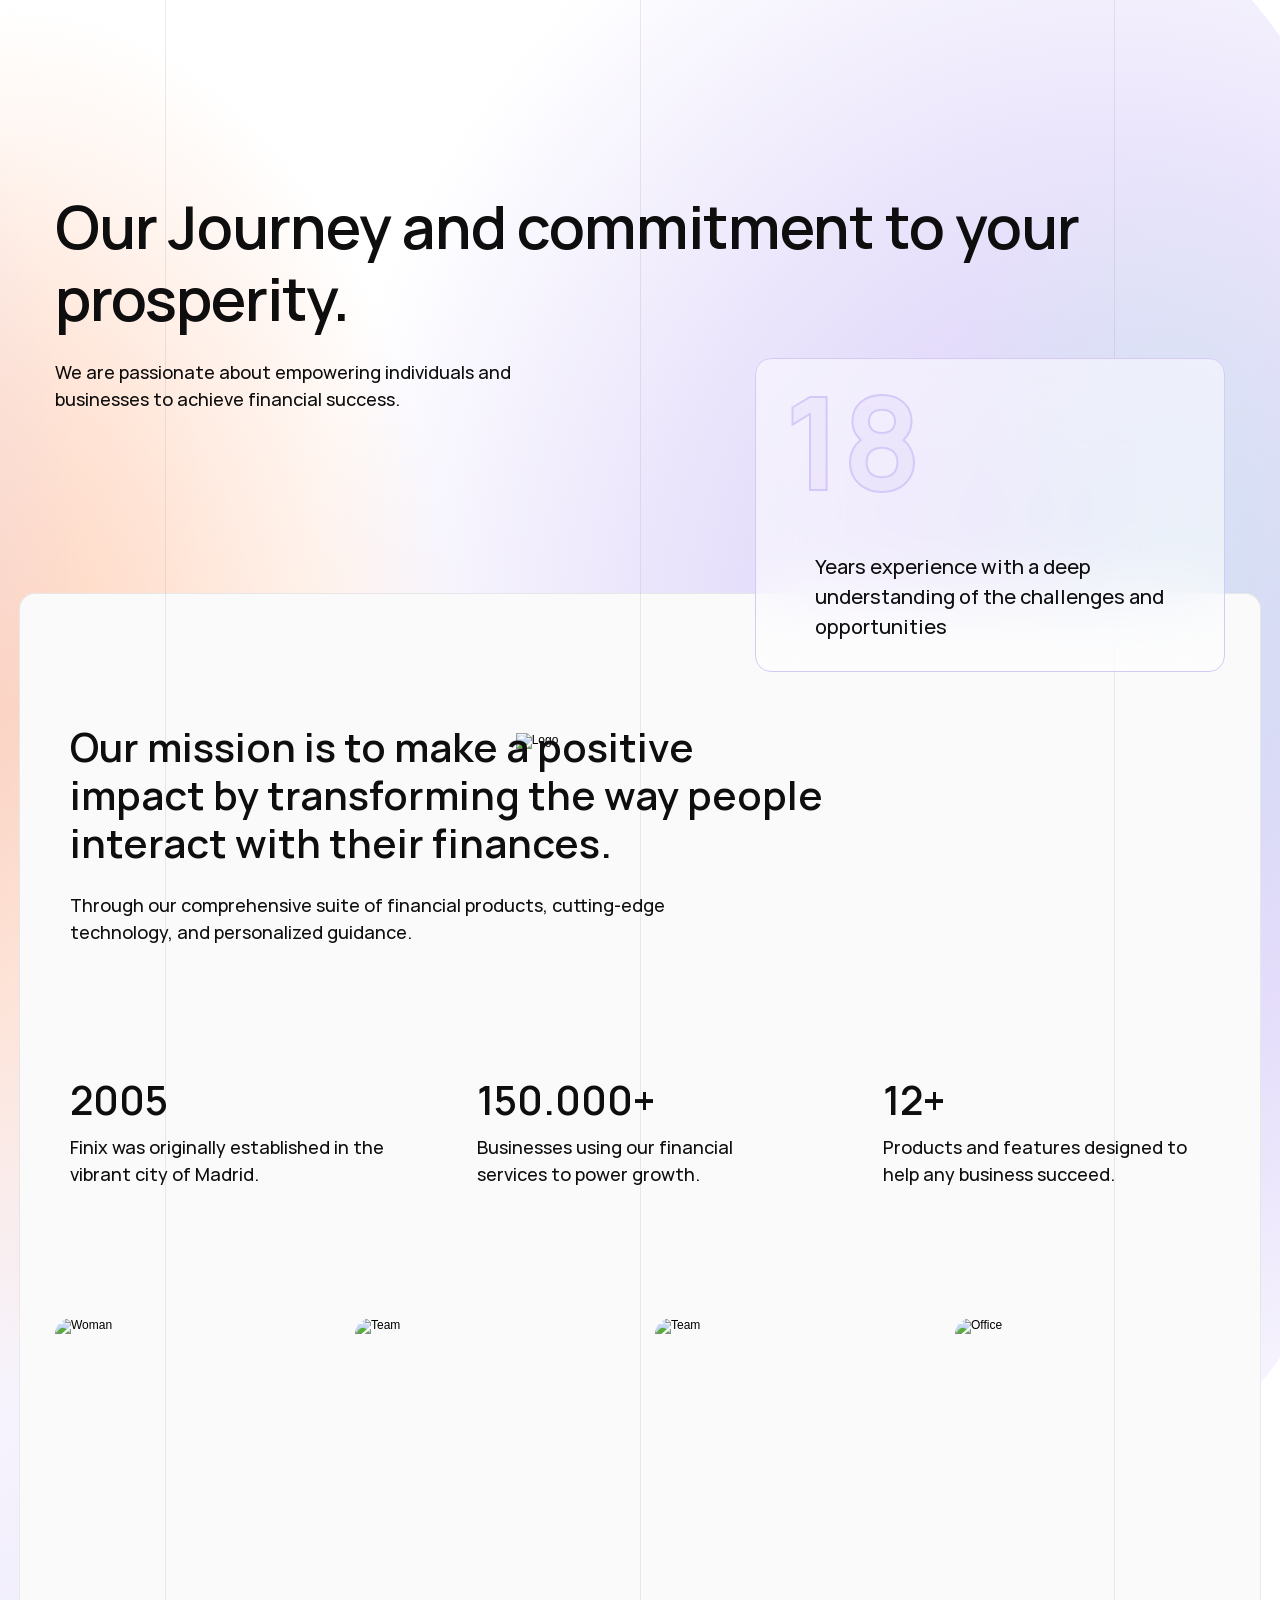
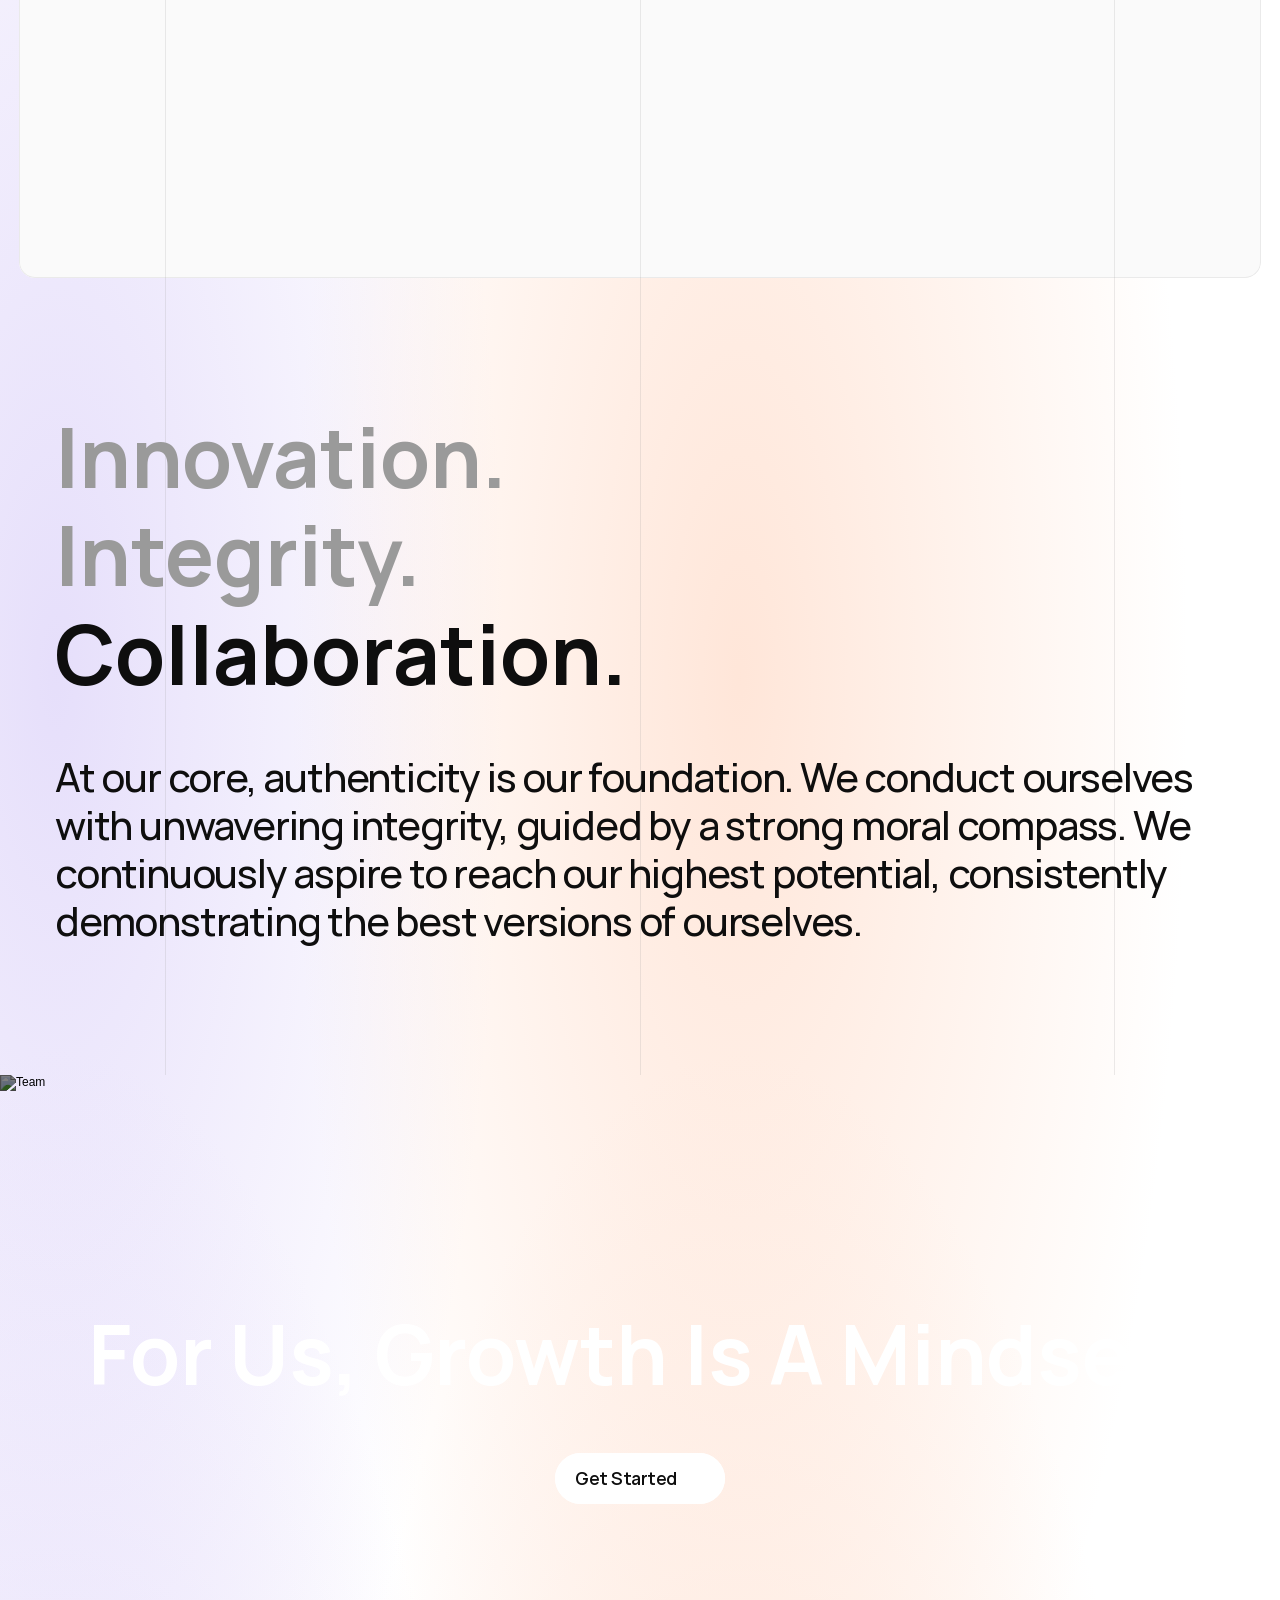
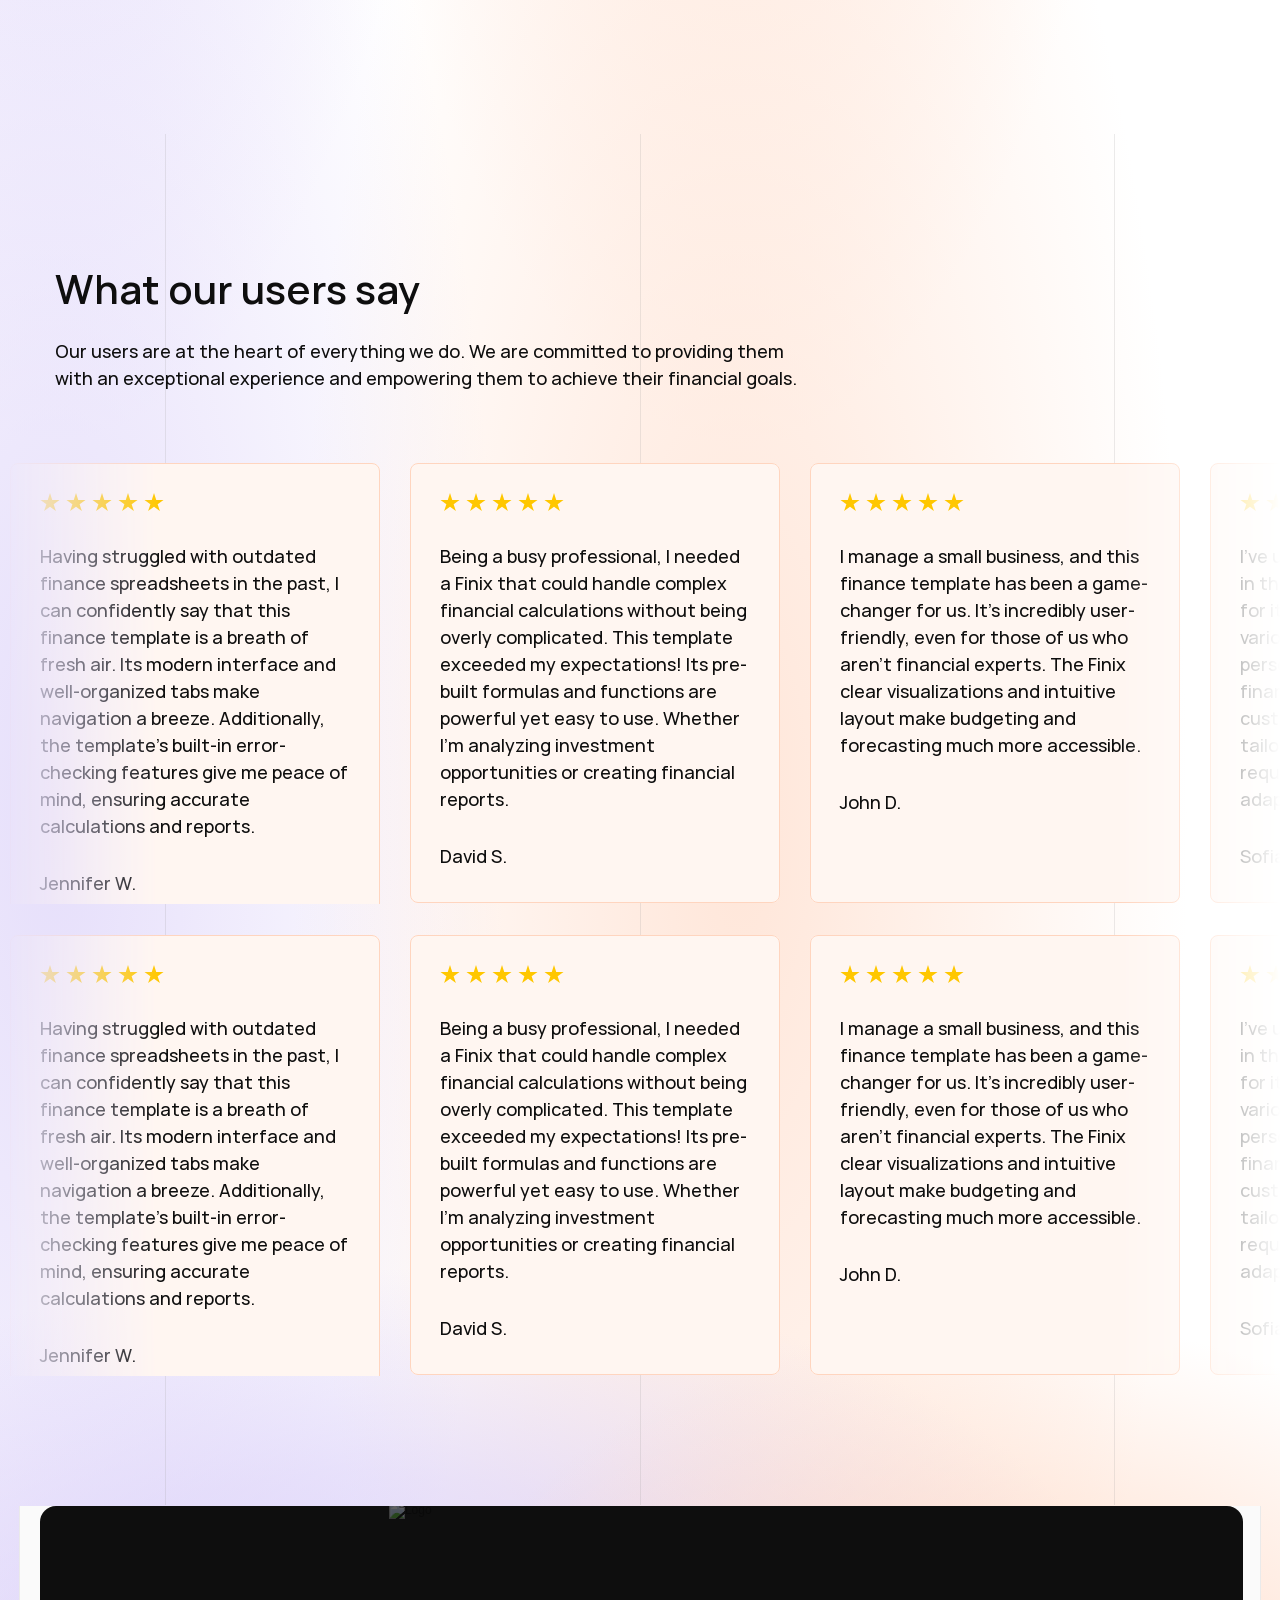
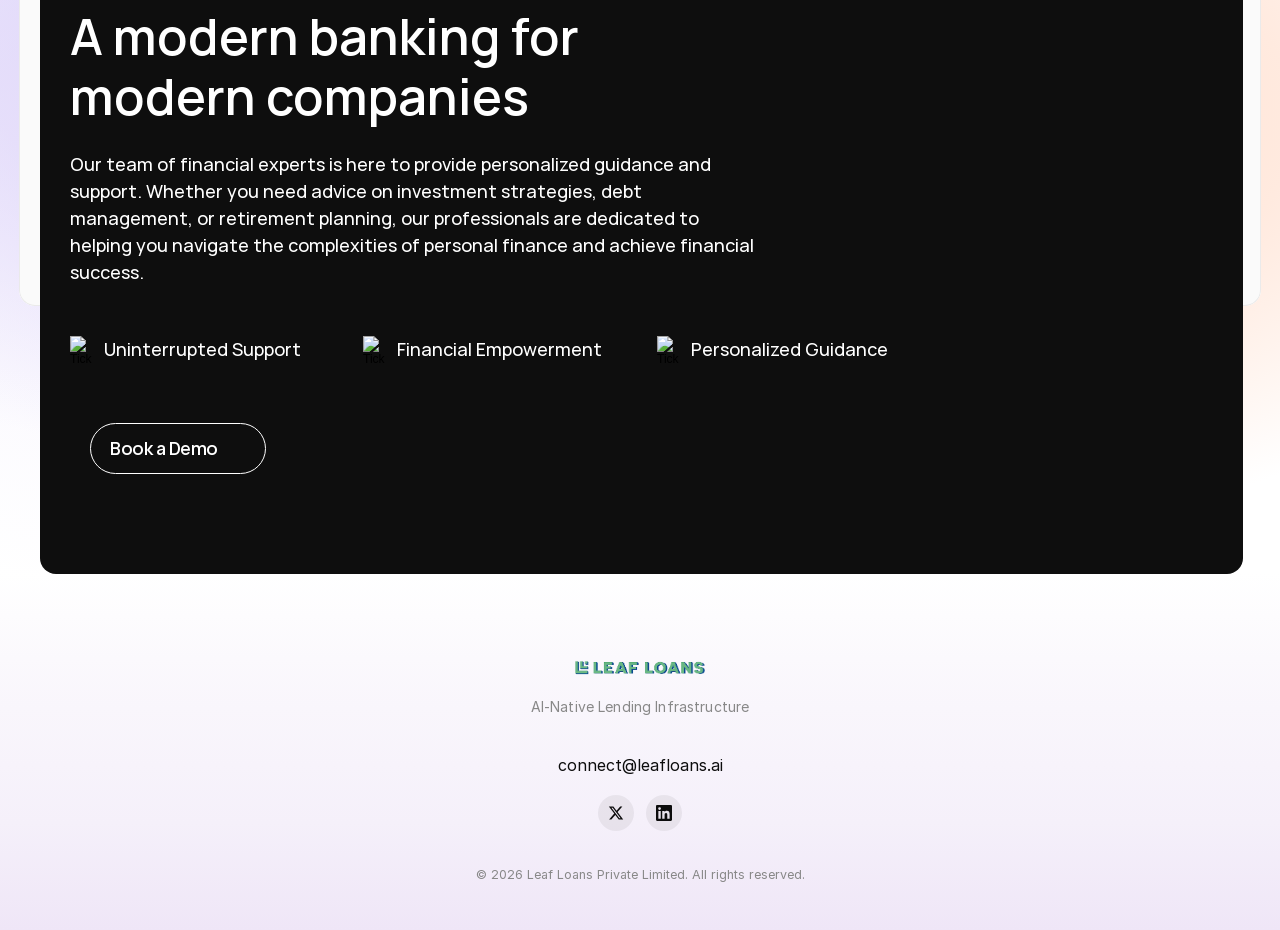
==== commit d88d7827: "feat(seo): Leaf Loans meta tags, OG/Twitter cards, favicon, robots, sitemap Replace the scraped Fram" ====
--- a/about-us.html
+++ b/about-us.html
@@ -8,24 +8,31 @@
     <!-- End of headStart -->
 	<meta name="viewport" content="width=device-width">
 	<meta name="generator" content="Framer 1067533">
-	<title>Finix - Fintech, Banking and Finance Framer Template</title>
-    <meta name="description" content="Finix is a website template designed for finance companies, banks, and fintech firms. With a sleek, professional design, intuitive navigation, and easy customization, it helps you showcase your services, build trust, and attract clients effortlessly.">
+	<title>About — Leaf Loans</title>
+<meta data-ll-seo="1" name="description" content="Leaf Loans is modern credit infrastructure for India's B2B economy — built for NBFCs, marketplaces, and fintechs that want to ship lending at software speed." />
+<meta data-ll-seo="1" name="keywords" content="AI lending, lending infrastructure, embedded credit, GEM, TReDS, B2B credit, NBFC technology, agentic lending, India fintech, lending OS, B2B marketplace credit, supply chain finance" />
+<meta data-ll-seo="1" name="author" content="Leaf Loans" />
+<meta data-ll-seo="1" name="robots" content="index,follow,max-image-preview:large" />
+<meta data-ll-seo="1" name="theme-color" content="#0c0c0c" />
+<link data-ll-seo="1" rel="canonical" href="https://leafloans.ai/about-us" />
+<meta data-ll-seo="1" property="og:type" content="website" />
+<meta data-ll-seo="1" property="og:site_name" content="Leaf Loans" />
+<meta data-ll-seo="1" property="og:locale" content="en_IN" />
+<meta data-ll-seo="1" property="og:title" content="About — Leaf Loans" />
+<meta data-ll-seo="1" property="og:description" content="Leaf Loans is modern credit infrastructure for India's B2B economy — built for NBFCs, marketplaces, and fintechs that want to ship lending at software speed." />
+<meta data-ll-seo="1" property="og:url" content="https://leafloans.ai/about-us" />
+<meta data-ll-seo="1" property="og:image" content="https://leafloans.ai/assets/img/leafloans-logo.png" />
+<meta data-ll-seo="1" property="og:image:alt" content="Leaf Loans" />
+<meta data-ll-seo="1" name="twitter:card" content="summary_large_image" />
+<meta data-ll-seo="1" name="twitter:site" content="@leafloans" />
+<meta data-ll-seo="1" name="twitter:title" content="About — Leaf Loans" />
+<meta data-ll-seo="1" name="twitter:description" content="Leaf Loans is modern credit infrastructure for India's B2B economy — built for NBFCs, marketplaces, and fintechs that want to ship lending at software speed." />
+<meta data-ll-seo="1" name="twitter:image" content="https://leafloans.ai/assets/img/leafloans-logo.png" />
+
     <meta name="framer-search-index" content="https://framerusercontent.com/sites/7qsRUcdQbOApjD8puDKzp8/searchIndex-oJ7tQM6RrkOj.json">
-    <link href="https://framerusercontent.com/images/VYBvvMvBAOMH9NboyNwbu5DrD90.png" rel="icon" media="(prefers-color-scheme: light)">
-    <link href="https://framerusercontent.com/images/K8JDI9ayQ1C237U56KualN5Jjwc.png" rel="icon" media="(prefers-color-scheme: dark)">
-    <link rel="apple-touch-icon" href="https://framerusercontent.com/images/GlUvSICVVrOUpF5vMl9ouSC6yA.png">
     <!-- Open Graph / Facebook -->
-    <meta property="og:type" content="website">
-    <meta property="og:title" content="Finix - Fintech, Banking and Finance Framer Template">
-    <meta property="og:description" content="Finix is a website template designed for finance companies, banks, and fintech firms. With a sleek, professional design, intuitive navigation, and easy customization, it helps you showcase your services, build trust, and attract clients effortlessly.">
-    <meta property="og:image" content="https://framerusercontent.com/images/6aBNT9vxhPt4ILoNasSbwlPhKlM.png">
     <!-- Twitter -->
-    <meta name="twitter:card" content="summary_large_image">
-    <meta name="twitter:title" content="Finix - Fintech, Banking and Finance Framer Template">
-    <meta name="twitter:description" content="Finix is a website template designed for finance companies, banks, and fintech firms. With a sleek, professional design, intuitive navigation, and easy customization, it helps you showcase your services, build trust, and attract clients effortlessly.">
-    <meta name="twitter:image" content="https://framerusercontent.com/images/6aBNT9vxhPt4ILoNasSbwlPhKlM.png">
-	
-	<style data-framer-font-css="">@font-face { font-family: "Inter"; src: url("https://framerusercontent.com/assets/5vvr9Vy74if2I6bQbJvbw7SY1pQ.woff2"); font-display: swap; font-style: normal; font-weight: 400; unicode-range: U+0460-052F, U+1C80-1C88, U+20B4, U+2DE0-2DFF, U+A640-A69F, U+FE2E-FE2F }
+    <style data-framer-font-css="">@font-face { font-family: "Inter"; src: url("https://framerusercontent.com/assets/5vvr9Vy74if2I6bQbJvbw7SY1pQ.woff2"); font-display: swap; font-style: normal; font-weight: 400; unicode-range: U+0460-052F, U+1C80-1C88, U+20B4, U+2DE0-2DFF, U+A640-A69F, U+FE2E-FE2F }
 @font-face { font-family: "Inter"; src: url("https://framerusercontent.com/assets/EOr0mi4hNtlgWNn9if640EZzXCo.woff2"); font-display: swap; font-style: normal; font-weight: 400; unicode-range: U+0301, U+0400-045F, U+0490-0491, U+04B0-04B1, U+2116 }
 @font-face { font-family: "Inter"; src: url("https://framerusercontent.com/assets/Y9k9QrlZAqio88Klkmbd8VoMQc.woff2"); font-display: swap; font-style: normal; font-weight: 400; unicode-range: U+1F00-1FFF }
 @font-face { font-family: "Inter"; src: url("https://framerusercontent.com/assets/OYrD2tBIBPvoJXiIHnLoOXnY9M.woff2"); font-display: swap; font-style: normal; font-weight: 400; unicode-range: U+0370-03FF }
@@ -76,7 +83,7 @@
 @font-face { font-family: "Inter Placeholder"; src: local("Arial"); ascent-override: 89.79%; descent-override: 22.36%; line-gap-override: 0.00%; size-adjust: 107.89% }
 @font-face { font-family: "Manrope Placeholder"; src: local("Arial"); ascent-override: 102.74%; descent-override: 28.91%; line-gap-override: 0.00%; size-adjust: 103.76% }</style>
 	
-	<meta name="robots" content="max-image-preview:large"><link rel="canonical" href="https://high-location-359095.framer.app/about-us"><meta property="og:url" content="https://high-location-359095.framer.app/about-us"><style data-framer-css-ssr-minified="" data-framer-components="framer-lib-cursors-host framer-c4CVn framer-SBitt PropertyOverrides framer-7wOrN framer-xrpI2 framer-lib-combinedCSSRules framer-JNUtH framer-r9xgC framer-O20u5 framer-Snw4r framer-2WKeP framer-8zhne framer-NhF9l framer-mE0dc framer-bJg5v framer-kINlW framer-gMmZx framer-RiMUo">html,body,#main{box-sizing:border-box;margin:0;padding:0}:root{-webkit-font-smoothing:antialiased;-moz-osx-font-smoothing:grayscale}*{box-sizing:border-box;-webkit-font-smoothing:inherit}h1,h2,h3,h4,h5,h6,p,figure{margin:0}body,input,textarea,select,button{font-family:sans-serif;font-size:12px}body{--token-1e770397-8272-4d17-93ab-1a1a513b9044:#fff;--token-6330f049-1cc2-4990-a7d5-2a799ffbfe76:#d5c9f8;--token-8f7539be-cfd8-4727-a898-b46373cc67f1:#ccf6ea;--token-fa8c7a83-82b8-44c0-ad9c-7674c9195829:#ffd5bf;--token-5935519b-e2a8-47f1-81f4-fd5a3a8209ae:#9a9a9a;--token-ea3c7170-c0d5-4465-b600-caccb63ae8d9:#0e0e0e;--token-039971df-df88-4a54-8631-cf105295e5e6:#fafafa;--token-4d8666a4-d098-49e7-ac6b-ae66187e125f:#fff0;--token-cc28b9c5-671a-44d0-a1ff-534f9b7bb243:#9a9a9a33;--token-17977aa6-b53f-4f51-8f88-ca10ca683d84:#dadada;--token-760e3c87-e865-496e-844c-bd92ac749fc9:#7827cf;--token-0e484fb6-add0-4245-a324-a3f14078ae34:#f2fffb;--token-9a5a90a4-6b17-4f93-98ab-562dedcd3789:#faf7ff;--token-dcda66d8-d6a4-4c50-acac-58056b8dd317:#fff6f1}@supports (z-index:calc(infinity)){#__framer-badge-container{--infinity:infinity}}#__framer-badge-container{pointer-events:none;width:100%;z-index:calc(var(--infinity,2147480000));justify-content:flex-end;padding:20px;display:flex;position:fixed;bottom:0}@supports (background:-webkit-named-image(i)) and (not (grid-template-rows:subgrid)){body{--framer-will-change-override:transform}}@supports (background:-webkit-named-image(i)) and (not (position-area:top right)){body{--framer-will-change-filter-override:filter}}[data-framer-component-type=Text] div div span,[data-framer-component-type=Text] a div span,[data-framer-component-type=Text] span span span,[data-framer-component-type=Text] p span span,[data-framer-component-type=Text] h1 span span,[data-framer-component-type=Text] h2 span span,[data-framer-component-type=Text] h3 span span,[data-framer-component-type=Text] h4 span span,[data-framer-component-type=Text] h5 span span,[data-framer-component-type=Text] h6 span span,[data-framer-component-type=Text] a{font-family:var(--font-family);font-style:var(--font-style);font-weight:min(calc(var(--framer-font-weight-increase,0) + var(--font-weight,400)),900);color:var(--text-color);letter-spacing:var(--letter-spacing);font-size:var(--font-size);text-transform:var(--text-transform);--text-decoration:var(--framer-text-decoration-style,solid)var(--framer-text-decoration,none)var(--framer-text-decoration-color,currentcolor)var(--framer-text-decoration-thickness,auto);--text-decoration-skip-ink:var(--framer-text-decoration-skip-ink);--text-underline-offset:var(--framer-text-decoration-offset);line-height:var(--line-height);--font-family:var(--framer-font-family);--font-style:var(--framer-font-style);--font-weight:var(--framer-font-weight);--text-color:var(--framer-text-color);--letter-spacing:var(--framer-letter-spacing);--font-size:var(--framer-font-size);--text-transform:var(--framer-text-transform);--line-height:var(--framer-line-height)}@supports not (color:color(display-p3 1 1 1)){p.framer-text,div.framer-text,h1.framer-text,h2.framer-text,h3.framer-text,h4.framer-text,h5.framer-text,h6.framer-text,li.framer-text,ol.framer-text,ul.framer-text,span.framer-text:not([data-text-fill]){color:var(--framer-blockquote-text-color-rgb,var(--framer-blockquote-text-color,var(--framer-text-color-rgb,var(--framer-text-color,#000))));-webkit-text-stroke-color:var(--framer-text-stroke-color-rgb,var(--framer-text-stroke-color,initial))}mark.framer-text{background-color:var(--framer-blockquote-text-background-color-rgb,var(--framer-blockquote-text-background-color,var(--framer-text-background-color-rgb,var(--framer-text-background-color,initial))))}}@supports not (color:color(display-p3 1 1 1)){code.framer-text,code.framer-text span.framer-text:not([data-text-fill]){color:var(--framer-blockquote-text-color-rgb,var(--framer-blockquote-text-color,var(--framer-code-text-color-rgb,var(--framer-code-text-color,var(--framer-text-color-rgb,var(--framer-text-color,#000))))))}}@supports not (color:color(display-p3 1 1 1)){a.framer-text,span.framer-text[data-nested-link]{color:var(--framer-blockquote-text-color-rgb,var(--framer-blockquote-text-color,var(--framer-link-text-color-rgb,var(--framer-link-text-color,var(--framer-text-color-rgb,var(--framer-text-color,#000))))));background-color:var(--framer-link-text-background-color-rgb,var(--framer-link-text-background-color,initial));-webkit-text-decoration-color:var(--framer-link-text-decoration-color-rgb,var(--framer-link-text-decoration-color,var(--framer-text-decoration-color-rgb,var(--framer-text-decoration-color,currentcolor))));text-decoration-color:var(--framer-link-text-decoration-color-rgb,var(--framer-link-text-decoration-color,var(--framer-text-decoration-color-rgb,var(--framer-text-decoration-color,currentcolor))))}}@supports not (color:color(display-p3 1 1 1)){code.framer-text a.framer-text,code.framer-text a.framer-text span.framer-text:not([data-text-fill]),code.framer-text span.framer-text[data-nested-link],code.framer-text span.framer-text[data-nested-link] span.framer-text:not([data-text-fill]){color:var(--framer-blockquote-text-color-rgb,var(--framer-blockquote-text-color,var(--framer-link-text-color-rgb,var(--framer-link-text-color,var(--framer-code-text-color-rgb,var(--framer-code-text-color,var(--framer-text-color-rgb,var(--framer-text-color,#000))))))))}}@supports not (color:color(display-p3 1 1 1)){a.framer-text:hover,span.framer-text[data-nested-link]:hover{color:var(--framer-link-hover-text-color-rgb,var(--framer-link-hover-text-color,var(--framer-blockquote-text-color-rgb,var(--framer-blockquote-text-color,var(--framer-link-text-color-rgb,var(--framer-link-text-color,var(--framer-text-color-rgb,var(--framer-text-color,#000))))))));background-color:var(--framer-link-hover-text-background-color-rgb,var(--framer-link-hover-text-background-color,var(--framer-link-text-background-color-rgb,var(--framer-link-text-background-color,var(--framer-text-background-color-rgb,var(--framer-text-background-color,initial))))));-webkit-text-decoration-color:var(--framer-link-hover-text-decoration-color-rgb,var(--framer-link-hover-text-decoration-color,var(--framer-link-text-decoration-color-rgb,var(--framer-link-text-decoration-color,var(--framer-text-decoration-color-rgb,var(--framer-text-decoration-color,currentcolor))))));text-decoration-color:var(--framer-link-hover-text-decoration-color-rgb,var(--framer-link-hover-text-decoration-color,var(--framer-link-text-decoration-color-rgb,var(--framer-link-text-decoration-color,var(--framer-text-decoration-color-rgb,var(--framer-text-decoration-color,currentcolor))))))}}@supports not (color:color(display-p3 1 1 1)){code.framer-text a.framer-text:hover,code.framer-text span.framer-text[data-nested-link]:hover{color:var(--framer-link-hover-text-color-rgb,var(--framer-link-hover-text-color,var(--framer-blockquote-text-color-rgb,var(--framer-blockquote-text-color,var(--framer-link-text-color-rgb,var(--framer-link-text-color,var(--framer-code-text-color-rgb,var(--framer-code-text-color,var(--framer-text-color-rgb,var(--framer-text-color,#000))))))))))}}@supports not (color:color(display-p3 1 1 1)){a.framer-text[data-framer-page-link-current],span.framer-text[data-framer-page-link-current]{color:var(--framer-link-current-text-color-rgb,var(--framer-link-current-text-color,var(--framer-link-text-color-rgb,var(--framer-link-text-color,var(--framer-text-color-rgb,var(--framer-text-color,#000))))));background-color:var(--framer-link-current-text-background-color-rgb,var(--framer-link-current-text-background-color,var(--framer-link-text-background-color-rgb,var(--framer-link-text-background-color,var(--framer-text-background-color-rgb,var(--framer-text-background-color,initial))))));-webkit-text-decoration-color:var(--framer-link-current-text-decoration-color-rgb,var(--framer-link-current-text-decoration-color,var(--framer-link-text-decoration-color-rgb,var(--framer-link-text-decoration-color,var(--framer-text-decoration-color-rgb,var(--framer-text-decoration-color,currentcolor))))));text-decoration-color:var(--framer-link-current-text-decoration-color-rgb,var(--framer-link-current-text-decoration-color,var(--framer-link-text-decoration-color-rgb,var(--framer-link-text-decoration-color,var(--framer-text-decoration-color-rgb,var(--framer-text-decoration-color,currentcolor))))))}}@supports not (color:color(display-p3 1 1 1)){code.framer-text a.framer-text[data-framer-page-link-current],code.framer-text a.framer-text[data-framer-page-link-current] span.framer-text:not([data-text-fill]),code.framer-text span.framer-text[data-framer-page-link-current],code.framer-text span.framer-text[data-framer-page-link-current] span.framer-text:not([data-text-fill]){color:var(--framer-link-current-text-color-rgb,var(--framer-link-current-text-color,var(--framer-link-text-color-rgb,var(--framer-link-text-color,var(--framer-code-text-color-rgb,var(--framer-code-text-color,var(--framer-text-color-rgb,var(--framer-text-color,#000))))))));background-color:var(--framer-link-current-text-background-color-rgb,var(--framer-link-current-text-background-color,var(--framer-link-text-background-color-rgb,var(--framer-link-text-background-color,var(--framer-text-background-color-rgb,var(--framer-text-background-color,initial))))))}}@supports not (color:color(display-p3 1 1 1)){a.framer-text[data-framer-page-link-current]:hover,span.framer-text[data-framer-page-link-current]:hover{color:var(--framer-link-hover-text-color-rgb,var(--framer-link-hover-text-color,var(--framer-link-current-text-color-rgb,var(--framer-link-current-text-color,var(--framer-link-text-color-rgb,var(--framer-link-text-color,var(--framer-code-text-color-rgb,var(--framer-code-text-color,var(--framer-text-color-rgb,var(--framer-text-color,#000))))))))));background-color:var(--framer-link-hover-text-background-color-rgb,var(--framer-link-hover-text-background-color,var(--framer-link-current-text-background-color-rgb,var(--framer-link-current-text-background-color,var(--framer-link-text-background-color-rgb,var(--framer-link-text-background-color,initial))))));-webkit-text-decoration-color:var(--framer-link-hover-text-decoration-color-rgb,var(--framer-link-hover-text-decoration-color,var(--framer-link-current-text-decoration-color-rgb,var(--framer-link-current-text-decoration-color,var(--framer-link-text-decoration-color-rgb,var(--framer-link-text-decoration-color,var(--framer-text-decoration-color-rgb,var(--framer-text-decoration-color,currentcolor))))))));text-decoration-color:var(--framer-link-hover-text-decoration-color-rgb,var(--framer-link-hover-text-decoration-color,var(--framer-link-current-text-decoration-color-rgb,var(--framer-link-current-text-decoration-color,var(--framer-link-text-decoration-color-rgb,var(--framer-link-text-decoration-color,var(--framer-text-decoration-color-rgb,var(--framer-text-decoration-color,currentcolor))))))))}}@supports not (color:color(display-p3 1 1 1)){code.framer-text a.framer-text[data-framer-page-link-current]:hover,code.framer-text a.framer-text[data-framer-page-link-current]:hover span.framer-text:not([data-text-fill]),code.framer-text span.framer-text[data-framer-page-link-current]:hover,code.framer-text span.framer-text[data-framer-page-link-current]:hover span.framer-text:not([data-text-fill]){color:var(--framer-link-hover-text-color-rgb,var(--framer-link-hover-text-color,var(--framer-link-current-text-color-rgb,var(--framer-link-current-text-color,var(--framer-link-text-color-rgb,var(--framer-link-text-color,var(--framer-code-text-color-rgb,var(--framer-code-text-color,var(--framer-text-color-rgb,var(--framer-text-color,#000))))))))));background-color:var(--framer-link-hover-text-background-color-rgb,var(--framer-link-hover-text-background-color,var(--framer-link-current-text-background-color-rgb,var(--framer-link-current-text-background-color,var(--framer-link-text-background-color-rgb,var(--framer-link-text-background-color,initial))))))}}@supports not (aspect-ratio:1){.framer-text-module:not([data-width=fit])[style*=aspect-ratio]{position:relative!important}.framer-text-module:not([data-width=fit])[style*=aspect-ratio]:before{content:"";padding-bottom:calc(100%/calc(var(--aspect-ratio)));display:block}.framer-text-module[data-width=fill]>:first-child,.framer-text-module[data-width=fill]>.ssr-variant>:first-child,.framer-text-module:not([data-width=fit])[style*=aspect-ratio]>:first-child,.framer-text-module:not([data-width=fit])[style*=aspect-ratio]>.ssr-variant>:first-child{position:absolute;top:0;left:0;height:100%!important}}@supports not (overflow:clip){:root{--overflow-clip-fallback:hidden}}@supports (background:-webkit-named-image(i)) and (not (contain-intrinsic-size:inherit)){div.framer-text,p.framer-text,h1.framer-text,h2.framer-text,h3.framer-text,h4.framer-text,h5.framer-text,h6.framer-text,ol.framer-text,ul.framer-text,li.framer-text,blockquote.framer-text,.framer-text.framer-image{display:var(--text-truncation-display-inline-for-safari-16,revert)}div.framer-text:after,p.framer-text:after,h1.framer-text:after,h2.framer-text:after,h3.framer-text:after,h4.framer-text:after,h5.framer-text:after,h6.framer-text:after,ol.framer-text:after,ul.framer-text:after,li.framer-text:after,blockquote.framer-text:after,.framer-text.framer-image:after{content:var(--text-truncation-line-break-for-safari-16);white-space:pre}.framer-text.framer-text-module,.framer-text.framer-table-wrapper{display:var(--text-truncation-display-none-for-safari-16,revert)}p.framer-text[data-text-fill]{display:var(--text-truncation-display-inline-for-safari-16,inline-block)}}@supports (corner-shape:superellipse(2)){:root{--one-if-corner-shape-supported:1}}.framer-cursor-none,.framer-cursor-none *{cursor:none!important}.framer-pointer-events-none,.framer-pointer-events-none *{pointer-events:none!important}@supports (aspect-ratio:1){body{--framer-aspect-ratio-supported:auto}}.framer-c4CVn.framer-159asil,.framer-c4CVn .framer-159asil{display:block}.framer-c4CVn.framer-17p436h{background-color:var(--token-1e770397-8272-4d17-93ab-1a1a513b9044,#fff);flex-flow:column;place-content:center flex-start;align-items:center;gap:0;width:100%;height:min-content;padding:0;display:flex;position:relative;overflow:hidden}.framer-c4CVn .framer-qzrbdo{background:0 0;flex-grow:1;width:0;height:0;margin:0;position:relative}.framer-c4CVn .framer-1c4lsus-container{flex:none;order:1001;width:100%;height:auto;position:relative}.framer-c4CVn .framer-1xk2upv-container{flex:none;order:1002;width:100%;height:auto;position:relative}[data-layout-template=true]>#overlay{margin-bottom:0}@supports (aspect-ratio:1){body{--framer-aspect-ratio-supported:auto}}.framer-SBitt.framer-5lnrto,.framer-SBitt .framer-5lnrto{display:block}.framer-SBitt.framer-1e8g7r9{background-color:var(--token-1e770397-8272-4d17-93ab-1a1a513b9044,#fff);flex-flow:column;place-content:center flex-start;align-items:center;gap:0;width:1280px;height:min-content;padding:0;display:flex;position:relative;overflow:hidden}.framer-SBitt .framer-1m0hqwo-container{z-index:10;flex:none;height:auto;position:fixed;top:0;left:0;right:0}.framer-SBitt .framer-1vljqgm{flex-flow:row;flex:none;place-content:center;align-items:center;gap:0;width:100%;height:min-content;padding:190px 0 180px;display:flex;position:relative;overflow:visible}.framer-SBitt .framer-pfxkgj{z-index:2;flex-flow:row;flex:1 0 0;place-content:flex-start center;align-items:flex-start;gap:0;width:1px;max-width:1200px;height:min-content;padding:0 15px;display:flex;position:relative;overflow:visible}.framer-SBitt .framer-r7qm1j{flex-flow:column;flex:1 0 0;place-content:flex-start;align-items:flex-start;gap:25px;width:1px;height:min-content;padding:0;display:flex;position:relative;overflow:visible}.framer-SBitt .framer-1vya4on{--framer-link-text-color:#09f;--framer-link-text-decoration:underline;white-space:pre-wrap;word-break:break-word;word-wrap:break-word;flex:none;width:100%;max-width:850px;height:auto;position:relative}.framer-SBitt .framer-6rc2np,.framer-SBitt .framer-qcgeo4,.framer-SBitt .framer-bldtea{--framer-link-text-color:#09f;--framer-link-text-decoration:underline;white-space:pre-wrap;word-break:break-word;word-wrap:break-word;flex:none;width:100%;max-width:495px;height:auto;position:relative}.framer-SBitt .framer-73hiyp{--border-bottom-width:1px;--border-color:var(--token-6330f049-1cc2-4990-a7d5-2a799ffbfe76,#d5c9f8);--border-left-width:1px;--border-right-width:1px;--border-style:solid;--border-top-width:1px;-webkit-backdrop-filter:blur(37px);backdrop-filter:blur(37px);z-index:2;background-color:#ffffff80;border-radius:16px;flex-flow:column;flex:1 0 0;place-content:flex-start center;align-items:flex-start;gap:40px;width:1px;max-width:470px;height:min-content;padding:30px;display:flex;position:relative;overflow:visible}.framer-SBitt .framer-mvvwxs,.framer-SBitt .framer-sbrtkq{flex-flow:row;flex:none;place-content:center;align-items:center;gap:30px;width:100%;height:min-content;padding:0;display:flex;position:relative;overflow:visible}.framer-SBitt .framer-1cibrk3-container,.framer-SBitt .framer-yf7gp5-container,.framer-SBitt .framer-1287rgw-container{flex:none;width:auto;height:auto;position:relative}.framer-SBitt .framer-1ae0syx,.framer-SBitt .framer-qn3cg2{--framer-link-text-color:#09f;--framer-link-text-decoration:underline;white-space:pre-wrap;word-break:break-word;word-wrap:break-word;flex:1 0 0;width:1px;max-width:495px;height:auto;position:relative}.framer-SBitt .framer-pi5r0n,.framer-SBitt .framer-1oc672s,.framer-SBitt .framer-1dv29ql,.framer-SBitt .framer-1w6nvlk{pointer-events:none;z-index:1;flex-flow:row;flex:none;place-content:center space-between;align-items:center;width:80%;max-width:950px;height:100%;padding:0;display:flex;position:absolute;top:-.0409514%;left:calc(50% - min(950px,80%)/2);overflow:visible}.framer-SBitt .framer-1naw71e,.framer-SBitt .framer-15fq9bb,.framer-SBitt .framer-15noqa3,.framer-SBitt .framer-18xioo5,.framer-SBitt .framer-1be71s4,.framer-SBitt .framer-ohhqnz,.framer-SBitt .framer-1svvsu2,.framer-SBitt .framer-16aybjx,.framer-SBitt .framer-11jdsd1,.framer-SBitt .framer-10at0uw,.framer-SBitt .framer-q4dd57,.framer-SBitt .framer-1elcqa,.framer-SBitt .framer-xelyww,.framer-SBitt .framer-s8ssk2,.framer-SBitt .framer-8rg33i{background-color:var(--token-cc28b9c5-671a-44d0-a1ff-534f9b7bb243,#9a9a9a33);flex:none;width:1px;height:100%;position:relative;overflow:hidden}.framer-SBitt .framer-q3gpif{pointer-events:none;flex-flow:row;flex:none;place-content:center;align-items:center;gap:0;width:130%;height:152%;padding:0;display:flex;position:absolute;top:-26.054%;left:-15%;overflow:visible}.framer-SBitt .framer-1n557qn{will-change:var(--framer-will-change-override,transform);background:radial-gradient(70% 50% at 75.9% 48.2%,#d5c9f8 0%,#d5c9f880 56.3063%,#d5c9f800 100%);border-radius:1000px;flex:none;width:90%;height:200%;position:absolute;top:-50px;right:-300px;overflow:hidden}.framer-SBitt .framer-57x46l{will-change:var(--framer-will-change-override,transform);background:radial-gradient(39% 39% at 43.4% 39.5%,#ffd5bf 0%,#ffd5bf99 44%,#ffd5bf00 100%);border-radius:1000px;flex:none;width:90%;height:200%;position:absolute;top:150px;left:-300px;overflow:hidden}.framer-SBitt .framer-163vsld{will-change:var(--framer-will-change-override,transform);background:radial-gradient(32% 39% at 45.3% 46%,#ccf6ea80 0%,#ccf6ea4d 40.991%,#ccf6ea00 100%);border-radius:1000px;flex:none;width:60%;height:130%;position:absolute;top:200px;right:-500px;overflow:hidden}.framer-SBitt .framer-esr034{will-change:var(--framer-will-change-override,transform);background:radial-gradient(34% 50% at 52.6% 50.7%,#d5c9f880 0%,#d5c9f84d 40.991%,#d5c9f800 100%);border-radius:1000px;flex:none;width:70%;height:140%;position:absolute;top:100px;left:-500px;overflow:hidden}.framer-SBitt .framer-1c0rng4{will-change:var(--framer-will-change-override,transform);background:radial-gradient(50% 50%,#ffd5bf80 0%,#ffd5bf4d 40.991%,#d5c9f800 100%);border-radius:1000px;flex:none;width:70%;height:100%;position:absolute;top:200px;left:-500px;overflow:hidden}.framer-SBitt .framer-1fjpmkv{z-index:3;flex-flow:row;flex:none;place-content:center;align-items:center;gap:0;width:100%;height:min-content;padding:130px 0;display:flex;position:relative;overflow:visible}.framer-SBitt .framer-1aiyxdl{z-index:3;flex-flow:row;flex:1 0 0;place-content:flex-start center;align-items:flex-start;gap:0;width:1px;max-width:1200px;height:min-content;padding:0 15px;display:flex;position:relative;overflow:visible}.framer-SBitt .framer-1et849i{--border-bottom-width:1px;--border-color:var(--token-6330f049-1cc2-4990-a7d5-2a799ffbfe76,#d5c9f8);--border-left-width:1px;--border-right-width:1px;--border-style:solid;--border-top-width:1px;-webkit-backdrop-filter:blur(37px);backdrop-filter:blur(37px);z-index:2;background-color:#ffffff80;border-radius:16px;flex-flow:column;flex:none;place-content:flex-start center;align-items:flex-start;gap:60px;width:470px;max-width:470px;height:min-content;padding:30px;display:flex;position:absolute;top:-365px;right:15px;overflow:visible}.framer-SBitt .framer-fg40hb{flex-flow:column;flex:1 0 0;place-content:flex-start center;align-items:flex-start;gap:130px;width:1px;height:min-content;padding:0 15px;display:flex;position:relative;overflow:visible}.framer-SBitt .framer-ee1xda,.framer-SBitt .framer-1pv12d8{flex-flow:column;flex:none;place-content:flex-start center;align-items:flex-start;gap:25px;width:100%;height:min-content;padding:0;display:flex;position:relative;overflow:visible}.framer-SBitt .framer-1gcyzha,.framer-SBitt .framer-1hyrdgm{--framer-link-text-color:#09f;--framer-link-text-decoration:underline;white-space:pre-wrap;word-break:break-word;word-wrap:break-word;flex:none;width:100%;max-width:760px;height:auto;position:relative}.framer-SBitt .framer-n57ae1{--framer-link-text-color:#09f;--framer-link-text-decoration:underline;white-space:pre-wrap;word-break:break-word;word-wrap:break-word;flex:none;width:100%;max-width:610px;height:auto;position:relative}.framer-SBitt .framer-njvkhh{flex-flow:wrap;flex:none;place-content:flex-start center;align-items:flex-start;gap:80px;width:100%;height:min-content;padding:0;display:flex;position:relative;overflow:visible}.framer-SBitt .framer-1gtcw7n,.framer-SBitt .framer-1nfw36g,.framer-SBitt .framer-skdolo{flex-flow:column;flex:1 0 0;place-content:flex-start center;align-items:flex-start;gap:10px;width:1px;height:min-content;padding:0;display:flex;position:relative;overflow:visible}.framer-SBitt .framer-1lhar26,.framer-SBitt .framer-iqdmii,.framer-SBitt .framer-qmwhx9{--framer-link-text-color:#09f;--framer-link-text-decoration:underline;white-space:pre-wrap;word-break:break-word;word-wrap:break-word;flex:none;width:100%;max-width:560px;height:auto;position:relative}.framer-SBitt .framer-2ap6ar,.framer-SBitt .framer-17su66f,.framer-SBitt .framer-14yr09s,.framer-SBitt .framer-1w4i1dj,.framer-SBitt .framer-98eb6f,.framer-SBitt .framer-apx9yh{--framer-link-text-color:#09f;--framer-link-text-decoration:underline;white-space:pre-wrap;word-break:break-word;word-wrap:break-word;flex:none;width:100%;height:auto;position:relative}.framer-SBitt .framer-zemo1q{pointer-events:none;z-index:2;flex-flow:row;flex:none;place-content:center space-between;align-items:center;width:80%;max-width:950px;height:100%;padding:0;display:flex;position:absolute;top:-.0689656%;left:calc(50% - min(950px,80%)/2);overflow:visible}.framer-SBitt .framer-ot1a0p{--border-bottom-width:0px;--border-color:var(--token-cc28b9c5-671a-44d0-a1ff-534f9b7bb243,#eaeaea);--border-left-width:1px;--border-right-width:1px;--border-style:solid;--border-top-width:1px;background-color:var(--token-039971df-df88-4a54-8631-cf105295e5e6,#fafafa);pointer-events:none;z-index:1;border-top-left-radius:16px;border-top-right-radius:16px;flex-flow:row;flex:none;place-content:center;align-items:center;gap:0;width:97%;height:100%;padding:0;display:flex;position:absolute;top:.0689626%;left:1.48438%;overflow:visible}.framer-SBitt .framer-1mfibph{aspect-ratio:1.27273;height:var(--framer-aspect-ratio-supported,586px);pointer-events:none;flex:none;width:60%;max-height:100%;position:absolute;bottom:0;right:0;overflow:visible}.framer-SBitt .framer-1f71pgk{z-index:3;flex-flow:row;flex:none;place-content:center;align-items:center;gap:0;width:100%;height:min-content;padding:0 0 130px;display:flex;position:relative;overflow:visible}.framer-SBitt .framer-j9nytb{z-index:2;flex-flow:row;flex:1 0 0;place-content:flex-start center;align-items:flex-start;gap:0;width:1px;height:min-content;padding:0 55px;display:flex;position:relative;overflow:visible}.framer-SBitt .framer-1ss1al8{flex-flow:wrap;flex:1 0 0;place-content:center flex-start;align-items:center;gap:30px;width:1px;height:min-content;padding:0;display:flex;position:relative;overflow:hidden}.framer-SBitt .framer-oaa6q,.framer-SBitt .framer-13vv2hb,.framer-SBitt .framer-1sdbj4i,.framer-SBitt .framer-1d5qebx{cursor:pointer;will-change:var(--framer-will-change-override,transform);border-radius:16px;flex:1 0 0;width:1px;height:430px;position:relative;overflow:hidden}.framer-SBitt.framer-xo847h,.framer-SBitt.framer-wlndxy,.framer-SBitt.framer-1wpqytl,.framer-SBitt.framer-eva2up{-webkit-user-select:none;user-select:none;z-index:10;background-color:#000c;position:fixed;inset:0}.framer-SBitt.framer-kw2n73-container,.framer-SBitt.framer-kql5lm-container,.framer-SBitt.framer-199vted-container,.framer-SBitt.framer-mnmxzn-container{z-index:10;flex:none;position:fixed;inset:40px 0}.framer-SBitt.framer-138m04e,.framer-SBitt.framer-8kyw9p,.framer-SBitt.framer-cfxh7x,.framer-SBitt.framer-1eomdyb{aspect-ratio:1;cursor:pointer;height:var(--framer-aspect-ratio-supported,16px);will-change:var(--framer-will-change-filter-override,filter);z-index:10;flex:none;width:16px;position:fixed;top:40px;right:40px;overflow:hidden}.framer-SBitt .framer-1ya8gsu{--border-bottom-width:1px;--border-color:#eaeaea;--border-left-width:1px;--border-right-width:1px;--border-style:solid;--border-top-width:0px;background-color:var(--token-039971df-df88-4a54-8631-cf105295e5e6,#fafafa);pointer-events:none;will-change:var(--framer-will-change-override,transform);border-bottom-right-radius:16px;border-bottom-left-radius:16px;flex:none;width:97%;height:100%;position:absolute;top:0;left:1.48438%;overflow:hidden}.framer-SBitt .framer-krnliz{flex-flow:row;flex:none;place-content:center;align-items:center;gap:0;width:100%;height:min-content;padding:130px 0;display:flex;position:relative;overflow:visible}.framer-SBitt .framer-62b2pj{z-index:2;flex-flow:column;flex:1 0 0;place-content:flex-start center;align-items:flex-start;gap:50px;width:1px;max-width:1200px;height:min-content;padding:0 15px;display:flex;position:relative;overflow:visible}.framer-SBitt .framer-1gp2kzu-container,.framer-SBitt .framer-pq4r2x-container,.framer-SBitt .framer-8lt9p2-container{flex:none;width:100%;height:auto;position:relative}.framer-SBitt .framer-1lkm7rz{pointer-events:none;flex-flow:row;flex:none;place-content:center;align-items:center;gap:0;width:130%;height:172%;padding:0;display:flex;position:absolute;top:-35.9736%;left:-15%;overflow:visible}.framer-SBitt .framer-1n81vey,.framer-SBitt .framer-2xz0x8{will-change:var(--framer-will-change-override,transform);background:radial-gradient(50% 50%,#d5c9f899 0%,#d5c9f84d 49.0991%,#d5c9f800 100%);border-radius:1000px;flex:none;width:70%;height:200%;position:absolute;top:-50.2051%;left:-200px;overflow:hidden}.framer-SBitt .framer-1c49vjw,.framer-SBitt .framer-brnf8v{will-change:var(--framer-will-change-override,transform);background:radial-gradient(50% 50%,#ffd5bf99 0%,#ffd5bf4d 49.0991%,#ffd5bf00 100%);border-radius:1000px;flex:none;width:70%;height:200%;position:absolute;top:-49.927%;right:-100px;overflow:hidden}.framer-SBitt .framer-7sv3sx{z-index:2;flex-flow:row;flex:none;place-content:center;align-items:center;gap:0;width:100%;height:min-content;padding:230px 0;display:flex;position:relative;overflow:visible}.framer-SBitt .framer-10g4phv{z-index:1;flex-flow:column;flex:1 0 0;place-content:center;align-items:center;gap:50px;width:1px;height:min-content;padding:0 15px;display:flex;position:relative;overflow:visible}.framer-SBitt .framer-1rca127{filter:brightness(.5);will-change:var(--framer-will-change-filter-override,filter);flex:none;position:absolute;inset:0;overflow:hidden}.framer-SBitt .framer-1nrff7a{flex-flow:column;flex:none;place-content:center;align-items:center;gap:70px;width:100%;height:min-content;padding:130px 0;display:flex;position:relative;overflow:visible}.framer-SBitt .framer-xa8k56{z-index:2;flex-flow:column;flex:none;place-content:flex-start center;align-items:flex-start;gap:70px;width:100%;max-width:1200px;height:min-content;padding:0 15px;display:flex;position:relative;overflow:visible}.framer-SBitt .framer-8zb2mw-container{flex:none;width:100%;max-width:500px;height:auto;position:relative}.framer-SBitt .framer-jmxm5i{z-index:2;flex-flow:column;flex:none;place-content:center;align-items:center;gap:30px;width:100%;height:min-content;padding:0;display:flex;position:relative;overflow:visible}.framer-SBitt .framer-dyetbp{pointer-events:none;flex-flow:row;flex:none;place-content:center;align-items:center;gap:0;width:130%;height:100%;padding:0;display:flex;position:absolute;top:.0364721%;left:-15%;overflow:visible}.framer-SBitt .framer-1klayuu{pointer-events:none;flex-flow:row;flex:none;place-content:center;align-items:center;gap:0;width:100%;height:10%;padding:0;display:flex;position:absolute;bottom:0;left:0%;overflow:visible}.framer-SBitt .framer-1qscsdp{will-change:var(--framer-will-change-override,transform);background:radial-gradient(50% 50%,#d5c9f8cc 0%,#d5c9f880 49.0991%,#d5c9f800 100%);border-radius:1000px;flex:none;width:120%;height:150%;position:absolute;bottom:100px;left:-400px;overflow:hidden}.framer-SBitt .framer-11qv31a{will-change:var(--framer-will-change-override,transform);background:radial-gradient(50% 50%,#ffd5bfcc 0%,#ffd5bf80 50%,#ffd5bf00 100%);border-radius:1000px;flex:none;width:90%;height:150%;position:absolute;bottom:50px;right:-300px;overflow:hidden}.framer-QX67Z .framer-styles-preset-16tahtt:not(.rich-text-wrapper),.framer-QX67Z .framer-styles-preset-16tahtt.rich-text-wrapper h1{--framer-font-family:"Manrope","Manrope Placeholder",sans-serif;--framer-font-family-bold:"Inter",sans-serif;--framer-font-family-bold-italic:"Inter",sans-serif;--framer-font-family-italic:"Inter","Inter Placeholder",sans-serif;--framer-font-open-type-features:"blwf" on,"cv09" on,"cv03" on,"cv04" on,"cv11" on;--framer-font-size:60px;--framer-font-style:normal;--framer-font-style-bold:normal;--framer-font-style-bold-italic:italic;--framer-font-style-italic:italic;--framer-font-variation-axes:normal;--framer-font-weight:600;--framer-font-weight-bold:900;--framer-font-weight-bold-italic:900;--framer-font-weight-italic:700;--framer-letter-spacing:-1px;--framer-line-height:1.2em;--framer-paragraph-spacing:0px;--framer-text-alignment:start;--framer-text-color:var(--token-ea3c7170-c0d5-4465-b600-caccb63ae8d9,#0e0e0e);--framer-text-decoration:none;--framer-text-stroke-color:initial;--framer-text-stroke-width:initial;--framer-text-transform:none}@media (max-width:991px) and (min-width:768px){.framer-QX67Z .framer-styles-preset-16tahtt:not(.rich-text-wrapper),.framer-QX67Z .framer-styles-preset-16tahtt.rich-text-wrapper h1{--framer-font-family:"Manrope","Manrope Placeholder",sans-serif;--framer-font-family-bold:"Inter",sans-serif;--framer-font-family-bold-italic:"Inter",sans-serif;--framer-font-family-italic:"Inter","Inter Placeholder",sans-serif;--framer-font-open-type-features:"blwf" on,"cv09" on,"cv03" on,"cv04" on,"cv11" on;--framer-font-size:48px;--framer-font-style:normal;--framer-font-style-bold:normal;--framer-font-style-bold-italic:italic;--framer-font-style-italic:italic;--framer-font-variation-axes:normal;--framer-font-weight:600;--framer-font-weight-bold:900;--framer-font-weight-bold-italic:900;--framer-font-weight-italic:700;--framer-letter-spacing:-1px;--framer-line-height:1.2em;--framer-paragraph-spacing:0px;--framer-text-alignment:start;--framer-text-color:var(--token-ea3c7170-c0d5-4465-b600-caccb63ae8d9,#0e0e0e);--framer-text-decoration:none;--framer-text-stroke-color:initial;--framer-text-stroke-width:initial;--framer-text-transform:none}}@media (max-width:767px) and (min-width:0){.framer-QX67Z .framer-styles-preset-16tahtt:not(.rich-text-wrapper),.framer-QX67Z .framer-styles-preset-16tahtt.rich-text-wrapper h1{--framer-font-family:"Manrope","Manrope Placeholder",sans-serif;--framer-font-family-bold:"Inter",sans-serif;--framer-font-family-bold-italic:"Inter",sans-serif;--framer-font-family-italic:"Inter","Inter Placeholder",sans-serif;--framer-font-open-type-features:"blwf" on,"cv09" on,"cv03" on,"cv04" on,"cv11" on;--framer-font-size:46px;--framer-font-style:normal;--framer-font-style-bold:normal;--framer-font-style-bold-italic:italic;--framer-font-style-italic:italic;--framer-font-variation-axes:normal;--framer-font-weight:600;--framer-font-weight-bold:900;--framer-font-weight-bold-italic:900;--framer-font-weight-italic:700;--framer-letter-spacing:-1px;--framer-line-height:1.2em;--framer-paragraph-spacing:0px;--framer-text-alignment:start;--framer-text-color:var(--token-ea3c7170-c0d5-4465-b600-caccb63ae8d9,#0e0e0e);--framer-text-decoration:none;--framer-text-stroke-color:initial;--framer-text-stroke-width:initial;--framer-text-transform:none}}.framer-Eo531 .framer-styles-preset-1picoai:not(.rich-text-wrapper),.framer-Eo531 .framer-styles-preset-1picoai.rich-text-wrapper h6{--framer-font-family:"Manrope","Manrope Placeholder",sans-serif;--framer-font-open-type-features:"blwf" on,"cv09" on,"cv03" on,"cv04" on,"cv11" on;--framer-font-size:130px;--framer-font-style:normal;--framer-font-variation-axes:normal;--framer-font-weight:700;--framer-letter-spacing:0em;--framer-line-height:.8em;--framer-paragraph-spacing:0px;--framer-text-alignment:start;--framer-text-color:#e2dcf799;--framer-text-decoration:none;--framer-text-stroke-color:var(--token-6330f049-1cc2-4990-a7d5-2a799ffbfe76,#d5c9f8);--framer-text-stroke-width:2px;--framer-text-transform:none}@media (max-width:1279px) and (min-width:992px){.framer-Eo531 .framer-styles-preset-1picoai:not(.rich-text-wrapper),.framer-Eo531 .framer-styles-preset-1picoai.rich-text-wrapper h6{--framer-font-family:"Manrope","Manrope Placeholder",sans-serif;--framer-font-open-type-features:"blwf" on,"cv09" on,"cv03" on,"cv04" on,"cv11" on;--framer-font-size:130px;--framer-font-style:normal;--framer-font-variation-axes:normal;--framer-font-weight:700;--framer-letter-spacing:0em;--framer-line-height:.8em;--framer-paragraph-spacing:0px;--framer-text-alignment:start;--framer-text-color:#e2dcf799;--framer-text-decoration:none;--framer-text-stroke-color:var(--token-6330f049-1cc2-4990-a7d5-2a799ffbfe76,#d5c9f8);--framer-text-stroke-width:2px;--framer-text-transform:none}}@media (max-width:991px) and (min-width:0){.framer-Eo531 .framer-styles-preset-1picoai:not(.rich-text-wrapper),.framer-Eo531 .framer-styles-preset-1picoai.rich-text-wrapper h6{--framer-font-family:"Manrope","Manrope Placeholder",sans-serif;--framer-font-open-type-features:"blwf" on,"cv09" on,"cv03" on,"cv04" on,"cv11" on;--framer-font-size:100px;--framer-font-style:normal;--framer-font-variation-axes:normal;--framer-font-weight:700;--framer-letter-spacing:0em;--framer-line-height:.8em;--framer-paragraph-spacing:0px;--framer-text-alignment:start;--framer-text-color:#e2dcf799;--framer-text-decoration:none;--framer-text-stroke-color:var(--token-6330f049-1cc2-4990-a7d5-2a799ffbfe76,#d5c9f8);--framer-text-stroke-width:2px;--framer-text-transform:none}}.framer-V6mDt .framer-styles-preset-ip67i:not(.rich-text-wrapper),.framer-V6mDt .framer-styles-preset-ip67i.rich-text-wrapper p{--framer-font-family:"Manrope","Manrope Placeholder",sans-serif;--framer-font-family-bold:"Inter","Inter Placeholder",sans-serif;--framer-font-family-bold-italic:"Inter","Inter Placeholder",sans-serif;--framer-font-family-italic:"Inter","Inter Placeholder",sans-serif;--framer-font-open-type-features:"blwf" on,"cv09" on,"cv03" on,"cv04" on,"cv11" on;--framer-font-size:20px;--framer-font-style:normal;--framer-font-style-bold:normal;--framer-font-style-bold-italic:italic;--framer-font-style-italic:italic;--framer-font-variation-axes:normal;--framer-font-weight:500;--framer-font-weight-bold:700;--framer-font-weight-bold-italic:700;--framer-font-weight-italic:400;--framer-letter-spacing:0em;--framer-line-height:1.5em;--framer-paragraph-spacing:0px;--framer-text-alignment:start;--framer-text-color:var(--token-ea3c7170-c0d5-4465-b600-caccb63ae8d9,#0e0e0e);--framer-text-decoration:none;--framer-text-stroke-color:initial;--framer-text-stroke-width:initial;--framer-text-transform:none}.framer-0EfSW .framer-styles-preset-1ejwipq:not(.rich-text-wrapper),.framer-0EfSW .framer-styles-preset-1ejwipq.rich-text-wrapper h2{--framer-font-family:"Manrope","Manrope Placeholder",sans-serif;--framer-font-family-bold:"Manrope","Manrope Placeholder",sans-serif;--framer-font-open-type-features:"blwf" on,"cv09" on,"cv03" on,"cv04" on,"cv11" on;--framer-font-size:40px;--framer-font-style:normal;--framer-font-style-bold:normal;--framer-font-variation-axes:normal;--framer-font-weight:600;--framer-font-weight-bold:700;--framer-letter-spacing:0em;--framer-line-height:1.2em;--framer-paragraph-spacing:0px;--framer-text-alignment:start;--framer-text-color:var(--token-ea3c7170-c0d5-4465-b600-caccb63ae8d9,#0e0e0e);--framer-text-decoration:none;--framer-text-stroke-color:initial;--framer-text-stroke-width:initial;--framer-text-transform:none}@media (max-width:1279px) and (min-width:768px){.framer-0EfSW .framer-styles-preset-1ejwipq:not(.rich-text-wrapper),.framer-0EfSW .framer-styles-preset-1ejwipq.rich-text-wrapper h2{--framer-font-family:"Manrope","Manrope Placeholder",sans-serif;--framer-font-family-bold:"Manrope","Manrope Placeholder",sans-serif;--framer-font-open-type-features:"blwf" on,"cv09" on,"cv03" on,"cv04" on,"cv11" on;--framer-font-size:40px;--framer-font-style:normal;--framer-font-style-bold:normal;--framer-font-variation-axes:normal;--framer-font-weight:600;--framer-font-weight-bold:700;--framer-letter-spacing:0em;--framer-line-height:1.2em;--framer-paragraph-spacing:0px;--framer-text-alignment:start;--framer-text-color:var(--token-ea3c7170-c0d5-4465-b600-caccb63ae8d9,#0e0e0e);--framer-text-decoration:none;--framer-text-stroke-color:initial;--framer-text-stroke-width:initial;--framer-text-transform:none}}@media (max-width:767px) and (min-width:0){.framer-0EfSW .framer-styles-preset-1ejwipq:not(.rich-text-wrapper),.framer-0EfSW .framer-styles-preset-1ejwipq.rich-text-wrapper h2{--framer-font-family:"Manrope","Manrope Placeholder",sans-serif;--framer-font-family-bold:"Manrope","Manrope Placeholder",sans-serif;--framer-font-open-type-features:"blwf" on,"cv09" on,"cv03" on,"cv04" on,"cv11" on;--framer-font-size:30px;--framer-font-style:normal;--framer-font-style-bold:normal;--framer-font-variation-axes:normal;--framer-font-weight:600;--framer-font-weight-bold:700;--framer-letter-spacing:0em;--framer-line-height:1.2em;--framer-paragraph-spacing:0px;--framer-text-alignment:start;--framer-text-color:var(--token-ea3c7170-c0d5-4465-b600-caccb63ae8d9,#0e0e0e);--framer-text-decoration:none;--framer-text-stroke-color:initial;--framer-text-stroke-width:initial;--framer-text-transform:none}}.framer-6whQs .framer-styles-preset-1my2prn:not(.rich-text-wrapper),.framer-6whQs .framer-styles-preset-1my2prn.rich-text-wrapper h6{--framer-font-family:"Manrope","Manrope Placeholder",sans-serif;--framer-font-family-bold:"Manrope","Manrope Placeholder",sans-serif;--framer-font-open-type-features:"blwf" on,"cv09" on,"cv03" on,"cv04" on,"cv11" on;--framer-font-size:40px;--framer-font-style:normal;--framer-font-style-bold:normal;--framer-font-variation-axes:normal;--framer-font-weight:500;--framer-font-weight-bold:700;--framer-letter-spacing:-1.2px;--framer-line-height:1.2em;--framer-paragraph-spacing:0px;--framer-text-alignment:start;--framer-text-color:var(--token-ea3c7170-c0d5-4465-b600-caccb63ae8d9,#0e0e0e);--framer-text-decoration:none;--framer-text-stroke-color:initial;--framer-text-stroke-width:initial;--framer-text-transform:none}@media (max-width:1279px) and (min-width:768px){.framer-6whQs .framer-styles-preset-1my2prn:not(.rich-text-wrapper),.framer-6whQs .framer-styles-preset-1my2prn.rich-text-wrapper h6{--framer-font-family:"Manrope","Manrope Placeholder",sans-serif;--framer-font-family-bold:"Manrope","Manrope Placeholder",sans-serif;--framer-font-open-type-features:"blwf" on,"cv09" on,"cv03" on,"cv04" on,"cv11" on;--framer-font-size:40px;--framer-font-style:normal;--framer-font-style-bold:normal;--framer-font-variation-axes:normal;--framer-font-weight:500;--framer-font-weight-bold:700;--framer-letter-spacing:-1.2px;--framer-line-height:1.2em;--framer-paragraph-spacing:0px;--framer-text-alignment:start;--framer-text-color:var(--token-ea3c7170-c0d5-4465-b600-caccb63ae8d9,#0e0e0e);--framer-text-decoration:none;--framer-text-stroke-color:initial;--framer-text-stroke-width:initial;--framer-text-transform:none}}@media (max-width:767px) and (min-width:0){.framer-6whQs .framer-styles-preset-1my2prn:not(.rich-text-wrapper),.framer-6whQs .framer-styles-preset-1my2prn.rich-text-wrapper h6{--framer-font-family:"Manrope","Manrope Placeholder",sans-serif;--framer-font-family-bold:"Manrope","Manrope Placeholder",sans-serif;--framer-font-open-type-features:"blwf" on,"cv09" on,"cv03" on,"cv04" on,"cv11" on;--framer-font-size:25px;--framer-font-style:normal;--framer-font-style-bold:normal;--framer-font-variation-axes:normal;--framer-font-weight:500;--framer-font-weight-bold:700;--framer-letter-spacing:-1.2px;--framer-line-height:1.2em;--framer-paragraph-spacing:0px;--framer-text-alignment:start;--framer-text-color:var(--token-ea3c7170-c0d5-4465-b600-caccb63ae8d9,#0e0e0e);--framer-text-decoration:none;--framer-text-stroke-color:initial;--framer-text-stroke-width:initial;--framer-text-transform:none}}@media (max-width:1919px) and (min-width:1280px){.framer-IbAVH .framer-styles-preset-rxwghm:not(.rich-text-wrapper),.framer-IbAVH .framer-styles-preset-rxwghm.rich-text-wrapper h2{--framer-font-family:"Manrope","Manrope Placeholder",sans-serif;--framer-font-family-bold:"Manrope","Manrope Placeholder",sans-serif;--framer-font-open-type-features:"blwf" on,"cv09" on,"cv03" on,"cv04" on,"cv11" on;--framer-font-size:82px;--framer-font-style:normal;--framer-font-style-bold:normal;--framer-font-variation-axes:normal;--framer-font-weight:700;--framer-font-weight-bold:800;--framer-letter-spacing:0em;--framer-line-height:1.2em;--framer-paragraph-spacing:0px;--framer-text-alignment:start;--framer-text-color:var(--token-ea3c7170-c0d5-4465-b600-caccb63ae8d9,#0e0e0e);--framer-text-decoration:none;--framer-text-stroke-color:initial;--framer-text-stroke-width:initial;--framer-text-transform:none}}@media (max-width:1279px) and (min-width:768px){.framer-IbAVH .framer-styles-preset-rxwghm:not(.rich-text-wrapper),.framer-IbAVH .framer-styles-preset-rxwghm.rich-text-wrapper h2{--framer-font-family:"Manrope","Manrope Placeholder",sans-serif;--framer-font-family-bold:"Manrope","Manrope Placeholder",sans-serif;--framer-font-open-type-features:"blwf" on,"cv09" on,"cv03" on,"cv04" on,"cv11" on;--framer-font-size:65px;--framer-font-style:normal;--framer-font-style-bold:normal;--framer-font-variation-axes:normal;--framer-font-weight:700;--framer-font-weight-bold:800;--framer-letter-spacing:0em;--framer-line-height:1.2em;--framer-paragraph-spacing:0px;--framer-text-alignment:start;--framer-text-color:var(--token-ea3c7170-c0d5-4465-b600-caccb63ae8d9,#0e0e0e);--framer-text-decoration:none;--framer-text-stroke-color:initial;--framer-text-stroke-width:initial;--framer-text-transform:none}}@media (max-width:767px) and (min-width:0){.framer-IbAVH .framer-styles-preset-rxwghm:not(.rich-text-wrapper),.framer-IbAVH .framer-styles-preset-rxwghm.rich-text-wrapper h2{--framer-font-family:"Manrope","Manrope Placeholder",sans-serif;--framer-font-family-bold:"Manrope","Manrope Placeholder",sans-serif;--framer-font-open-type-features:"blwf" on,"cv09" on,"cv03" on,"cv04" on,"cv11" on;--framer-font-size:48px;--framer-font-style:normal;--framer-font-style-bold:normal;--framer-font-variation-axes:normal;--framer-font-weight:700;--framer-font-weight-bold:800;--framer-letter-spacing:0em;--framer-line-height:1.2em;--framer-paragraph-spacing:0px;--framer-text-alignment:start;--framer-text-color:var(--token-ea3c7170-c0d5-4465-b600-caccb63ae8d9,#0e0e0e);--framer-text-decoration:none;--framer-text-stroke-color:initial;--framer-text-stroke-width:initial;--framer-text-transform:none}}.framer-SBitt[data-border=true]:after,.framer-SBitt [data-border=true]:after{content:"";border-width:var(--border-top-width,0)var(--border-right-width,0)var(--border-bottom-width,0)var(--border-left-width,0);border-color:var(--border-color,none);border-style:var(--border-style,none);box-sizing:border-box;border-radius:inherit;corner-shape:inherit;pointer-events:none;width:100%;height:100%;position:absolute;top:0;left:0}@media (min-width:992px) and (max-width:1279.98px){.framer-SBitt.framer-1e8g7r9{width:992px}.framer-SBitt .framer-1vljqgm,.framer-SBitt .framer-1fjpmkv{padding:130px 0 80px}.framer-SBitt .framer-pfxkgj{justify-content:flex-start;padding:0 20px}.framer-SBitt .framer-r7qm1j{max-width:480px}.framer-SBitt .framer-1n557qn{right:-200px}.framer-SBitt .framer-57x46l{background:radial-gradient(54% 39% at 43.4% 39.5%,#ffd5bf 0%,#ffd5bf99 44%,#ffd5bf00 100%);left:-200px}.framer-SBitt .framer-1aiyxdl,.framer-SBitt .framer-62b2pj,.framer-SBitt .framer-10g4phv,.framer-SBitt .framer-xa8k56{padding:0 20px}.framer-SBitt .framer-1et849i{right:30px}.framer-SBitt .framer-fg40hb{gap:80px}.framer-SBitt .framer-ee1xda{max-width:735px}.framer-SBitt .framer-njvkhh{gap:50px}.framer-SBitt .framer-1gtcw7n,.framer-SBitt .framer-1nfw36g,.framer-SBitt .framer-skdolo{max-width:675px}.framer-SBitt .framer-1lhar26,.framer-SBitt .framer-iqdmii,.framer-SBitt .framer-qmwhx9{max-width:540px}.framer-SBitt .framer-ot1a0p{bottom:0;left:20px;right:20px;top:unset;width:unset}.framer-SBitt .framer-1mfibph{height:var(--framer-aspect-ratio-supported,449px)}.framer-SBitt .framer-1f71pgk{padding:0 0 80px}.framer-SBitt .framer-j9nytb{padding:0 35px}.framer-SBitt .framer-oaa6q,.framer-SBitt .framer-13vv2hb,.framer-SBitt .framer-1sdbj4i{height:320px}.framer-SBitt .framer-1ya8gsu{width:unset;left:20px;right:20px}.framer-SBitt .framer-krnliz{padding:80px 0}.framer-SBitt .framer-7sv3sx{padding:200px 0}.framer-SBitt .framer-1nrff7a{gap:50px;padding:80px 0}.framer-SBitt .framer-1qscsdp{background:radial-gradient(50% 50%,#d5c9f8e6 0%,#d5c9f899 49.0991%,#d5c9f800 100%);left:-300px}.framer-SBitt .framer-11qv31a{right:-250px}}@media (max-width:991.98px){.framer-SBitt.framer-1e8g7r9{width:375px}.framer-SBitt .framer-1vljqgm{padding:120px 0 80px}.framer-SBitt .framer-pfxkgj{flex-direction:column;gap:40px;padding:0 20px}.framer-SBitt .framer-r7qm1j{flex:none;gap:20px;width:100%}.framer-SBitt .framer-1vya4on{max-width:650px}.framer-SBitt .framer-73hiyp{flex:none;width:100%}.framer-SBitt .framer-qcgeo4,.framer-SBitt .framer-1ae0syx{max-width:640px}.framer-SBitt .framer-q3gpif{width:unset;left:0;right:-1289px}.framer-SBitt .framer-1n557qn{width:unset;left:-200px}.framer-SBitt .framer-1fjpmkv,.framer-SBitt .framer-krnliz{padding:80px 0}.framer-SBitt .framer-1aiyxdl,.framer-SBitt .framer-j9nytb{padding:0 30px}.framer-SBitt .framer-fg40hb{gap:40px;padding:0}.framer-SBitt .framer-ee1xda{gap:20px}.framer-SBitt .framer-njvkhh{gap:30px}.framer-SBitt .framer-1gtcw7n,.framer-SBitt .framer-1nfw36g,.framer-SBitt .framer-skdolo{min-width:220px}.framer-SBitt .framer-2ap6ar,.framer-SBitt .framer-17su66f,.framer-SBitt .framer-14yr09s{max-width:275px}.framer-SBitt .framer-ot1a0p,.framer-SBitt .framer-1ya8gsu{width:unset;left:15px;right:15px}.framer-SBitt .framer-1mfibph{height:var(--framer-aspect-ratio-supported,157px)}.framer-SBitt .framer-1f71pgk{padding:0 0 80px}.framer-SBitt .framer-oaa6q,.framer-SBitt .framer-13vv2hb{min-width:280px}.framer-SBitt .framer-62b2pj,.framer-SBitt .framer-10g4phv{gap:40px;padding:0 20px}.framer-SBitt .framer-1n81vey,.framer-SBitt .framer-2xz0x8{width:100%;height:100%;top:-.224417%;left:-100px}.framer-SBitt .framer-1c49vjw,.framer-SBitt .framer-brnf8v{width:100%;height:100%;top:.0729919%}.framer-SBitt .framer-7sv3sx{padding:200px 0}.framer-SBitt .framer-1nrff7a{gap:50px;padding:80px 0}.framer-SBitt .framer-xa8k56{align-content:center;align-items:center;gap:40px;padding:0 20px}.framer-SBitt .framer-1pv12d8{align-content:center;align-items:center;gap:20px}.framer-SBitt .framer-1hyrdgm{max-width:590px}.framer-SBitt .framer-1qscsdp{background:radial-gradient(44% 50%,#d5c9f8b3 0%,#d5c9f866 49.0991%,#d5c9f800 100%);width:140%;max-width:800px;left:-200px}.framer-SBitt .framer-11qv31a{background:radial-gradient(39% 50%,#ffd5bfb3 0%,#ffd5bf66 50%,#ffd5bf00 100%);width:150%;max-width:850px}}.ssr-variant{display:contents}@supports (aspect-ratio:1){body{--framer-aspect-ratio-supported:auto}}.framer-7wOrN.framer-yas2p5,.framer-7wOrN .framer-yas2p5{display:block}.framer-7wOrN.framer-q635xq{flex-flow:column;place-content:center;align-items:center;gap:0;width:1280px;height:min-content;padding:15px 0;display:flex;position:relative}.framer-7wOrN .framer-11m1al3{flex-flow:row;flex:none;place-content:center space-between;align-items:center;width:100%;max-width:100%;height:min-content;padding:0 50px;display:flex;position:relative;overflow:visible}.framer-7wOrN .framer-s30bx5{flex-flow:row;flex:none;place-content:center space-between;align-items:center;width:min-content;height:min-content;padding:0;display:flex;position:relative;overflow:visible}.framer-7wOrN .framer-1mz2h3h-container{aspect-ratio:3.5;height:var(--framer-aspect-ratio-supported,57px);flex:none;width:200px;position:relative}.framer-7wOrN .framer-rj2gmf{will-change:var(--framer-will-change-filter-override,filter);flex:none;width:30px;height:18px;position:relative;overflow:hidden}.framer-7wOrN .framer-14xk60u-container,.framer-7wOrN .framer-f6rjim-container,.framer-7wOrN .framer-10m2lvs-container{flex:none;width:auto;height:auto;position:relative}.framer-7wOrN .framer-1jq04go{flex-flow:row;flex:none;place-content:center;align-items:center;gap:40px;width:min-content;height:min-content;padding:0;display:flex;position:relative;overflow:visible}.framer-7wOrN .framer-vcew3,.framer-7wOrN .framer-xq464e,.framer-7wOrN .framer-pj3wro,.framer-7wOrN .framer-1uzrczh,.framer-7wOrN .framer-zp9332{white-space:pre;flex:none;width:auto;height:auto;position:relative}.framer-7wOrN .framer-5mjtqz-container{width:auto;height:auto;position:relative}.framer-7wOrN.framer-v-pxzt8b.framer-q635xq,.framer-7wOrN.framer-v-uxpwri.framer-q635xq{width:992px}.framer-7wOrN.framer-v-pxzt8b .framer-11m1al3,.framer-7wOrN.framer-v-o72q8i .framer-11m1al3,.framer-7wOrN.framer-v-uxpwri .framer-11m1al3,.framer-7wOrN.framer-v-4zmgtk .framer-11m1al3{padding:0 20px}.framer-7wOrN.framer-v-o72q8i.framer-q635xq,.framer-7wOrN.framer-v-4zmgtk.framer-q635xq{width:375px;padding:20px 0}.framer-7wOrN.framer-v-o72q8i .framer-s30bx5,.framer-7wOrN.framer-v-4zmgtk .framer-s30bx5{flex:1 0 0;width:1px}.framer-7wOrN.framer-v-o72q8i .framer-1mz2h3h-container,.framer-7wOrN.framer-v-1nykoc8 .framer-1mz2h3h-container,.framer-7wOrN.framer-v-4zmgtk .framer-1mz2h3h-container{height:var(--framer-aspect-ratio-supported,46px)}.framer-7wOrN.framer-v-o72q8i .framer-rj2gmf,.framer-7wOrN.framer-v-1nykoc8 .framer-rj2gmf,.framer-7wOrN.framer-v-4zmgtk .framer-rj2gmf{cursor:pointer}.framer-7wOrN.framer-v-1nykoc8.framer-q635xq{width:375px;padding:20px 0 40px}.framer-7wOrN.framer-v-1nykoc8 .framer-11m1al3{flex-direction:column;place-content:flex-start center;align-items:flex-start;gap:30px;padding:0 20px}.framer-7wOrN.framer-v-1nykoc8 .framer-s30bx5{width:100%}.framer-7wOrN.framer-v-g1fdcd .framer-s30bx5{width:154px;height:52px}.framer-7wOrN.framer-v-g1fdcd .framer-1mz2h3h-container{aspect-ratio:unset;width:100%;height:100%}@supports (aspect-ratio:1){body{--framer-aspect-ratio-supported:auto}}.framer-xrpI2.framer-upd6jp,.framer-xrpI2 .framer-upd6jp{display:block}.framer-xrpI2.framer-vjq4ha{width:204px;height:69px;text-decoration:none;position:relative}body{--framer-will-change-override:none}@supports (background:-webkit-named-image(i)) and (not (grid-template-rows:subgrid)){body{--framer-will-change-override:transform}}body{--framer-will-change-filter-override:none}@supports (background:-webkit-named-image(i)) and (not (position-area:top right)){body{--framer-will-change-filter-override:filter}}[data-framer-component-type]{position:absolute}[data-framer-component-type=Text]{cursor:inherit}[data-framer-component-text-autosized] *{white-space:pre}[data-framer-component-type=Text]>*{text-align:var(--framer-text-alignment,start)}[data-framer-component-type=Text] span span,[data-framer-component-type=Text] p span,[data-framer-component-type=Text] h1 span,[data-framer-component-type=Text] h2 span,[data-framer-component-type=Text] h3 span,[data-framer-component-type=Text] h4 span,[data-framer-component-type=Text] h5 span,[data-framer-component-type=Text] h6 span{display:block}[data-framer-component-type=Text] span span span,[data-framer-component-type=Text] p span span,[data-framer-component-type=Text] h1 span span,[data-framer-component-type=Text] h2 span span,[data-framer-component-type=Text] h3 span span,[data-framer-component-type=Text] h4 span span,[data-framer-component-type=Text] h5 span span,[data-framer-component-type=Text] h6 span span{display:unset}[data-framer-component-type=Text] div div span,[data-framer-component-type=Text] a div span,[data-framer-component-type=Text] span span span,[data-framer-component-type=Text] p span span,[data-framer-component-type=Text] h1 span span,[data-framer-component-type=Text] h2 span span,[data-framer-component-type=Text] h3 span span,[data-framer-component-type=Text] h4 span span,[data-framer-component-type=Text] h5 span span,[data-framer-component-type=Text] h6 span span,[data-framer-component-type=Text] a{font-family:var(--font-family);font-style:var(--font-style);font-weight:min(calc(var(--framer-font-weight-increase,0) + var(--font-weight,400)),900);color:var(--text-color);letter-spacing:var(--letter-spacing);font-size:var(--font-size);text-transform:var(--text-transform);--text-decoration:var(--framer-text-decoration-style,solid)var(--framer-text-decoration,none)var(--framer-text-decoration-color,currentcolor)var(--framer-text-decoration-thickness,auto);--text-decoration-skip-ink:var(--framer-text-decoration-skip-ink);--text-underline-offset:var(--framer-text-decoration-offset);line-height:var(--line-height);--font-family:var(--framer-font-family);--font-style:var(--framer-font-style);--font-weight:var(--framer-font-weight);--text-color:var(--framer-text-color);--letter-spacing:var(--framer-letter-spacing);--font-size:var(--framer-font-size);--text-transform:var(--framer-text-transform);--line-height:var(--framer-line-height)}[data-framer-component-type=Text] a,[data-framer-component-type=Text] a div span,[data-framer-component-type=Text] a span span span,[data-framer-component-type=Text] a p span span,[data-framer-component-type=Text] a h1 span span,[data-framer-component-type=Text] a h2 span span,[data-framer-component-type=Text] a h3 span span,[data-framer-component-type=Text] a h4 span span,[data-framer-component-type=Text] a h5 span span,[data-framer-component-type=Text] a h6 span span{--font-family:var(--framer-link-font-family,var(--framer-font-family));--font-style:var(--framer-link-font-style,var(--framer-font-style));--font-weight:var(--framer-link-font-weight,var(--framer-font-weight));--text-color:var(--framer-link-text-color,var(--framer-text-color));--font-size:var(--framer-link-font-size,var(--framer-font-size));--text-transform:var(--framer-link-text-transform,var(--framer-text-transform));--text-decoration:var(--framer-link-text-decoration-style,var(--framer-text-decoration-style,solid))var(--framer-link-text-decoration,var(--framer-text-decoration,none))var(--framer-link-text-decoration-color,var(--framer-text-decoration-color,currentcolor))var(--framer-link-text-decoration-thickness,var(--framer-text-decoration-thickness,auto));--text-decoration-skip-ink:var(--framer-link-text-decoration-skip-ink,var(--framer-text-decoration-skip-ink));--text-underline-offset:var(--framer-link-text-decoration-offset,var(--framer-text-decoration-offset))}[data-framer-component-type=Text] a:hover,[data-framer-component-type=Text] a div span:hover,[data-framer-component-type=Text] a span span span:hover,[data-framer-component-type=Text] a p span span:hover,[data-framer-component-type=Text] a h1 span span:hover,[data-framer-component-type=Text] a h2 span span:hover,[data-framer-component-type=Text] a h3 span span:hover,[data-framer-component-type=Text] a h4 span span:hover,[data-framer-component-type=Text] a h5 span span:hover,[data-framer-component-type=Text] a h6 span span:hover{--font-family:var(--framer-link-hover-font-family,var(--framer-link-font-family,var(--framer-font-family)));--font-style:var(--framer-link-hover-font-style,var(--framer-link-font-style,var(--framer-font-style)));--font-weight:var(--framer-link-hover-font-weight,var(--framer-link-font-weight,var(--framer-font-weight)));--text-color:var(--framer-link-hover-text-color,var(--framer-link-text-color,var(--framer-text-color)));--font-size:var(--framer-link-hover-font-size,var(--framer-link-font-size,var(--framer-font-size)));--text-transform:var(--framer-link-hover-text-transform,var(--framer-link-text-transform,var(--framer-text-transform)));--text-decoration:var(--framer-link-hover-text-decoration-style,var(--framer-link-text-decoration-style,var(--framer-text-decoration-style,solid)))var(--framer-link-hover-text-decoration,var(--framer-link-text-decoration,var(--framer-text-decoration,none)))var(--framer-link-hover-text-decoration-color,var(--framer-link-text-decoration-color,var(--framer-text-decoration-color,currentcolor)))var(--framer-link-hover-text-decoration-thickness,var(--framer-link-text-decoration-thickness,var(--framer-text-decoration-thickness,auto)));--text-decoration-skip-ink:var(--framer-link-hover-text-decoration-skip-ink,var(--framer-link-text-decoration-skip-ink,var(--framer-text-decoration-skip-ink)));--text-underline-offset:var(--framer-link-hover-text-decoration-offset,var(--framer-link-text-decoration-offset,var(--framer-text-decoration-offset)))}[data-framer-component-type=Text].isCurrent a,[data-framer-component-type=Text].isCurrent a div span,[data-framer-component-type=Text].isCurrent a span span span,[data-framer-component-type=Text].isCurrent a p span span,[data-framer-component-type=Text].isCurrent a h1 span span,[data-framer-component-type=Text].isCurrent a h2 span span,[data-framer-component-type=Text].isCurrent a h3 span span,[data-framer-component-type=Text].isCurrent a h4 span span,[data-framer-component-type=Text].isCurrent a h5 span span,[data-framer-component-type=Text].isCurrent a h6 span span{--font-family:var(--framer-link-current-font-family,var(--framer-link-font-family,var(--framer-font-family)));--font-style:var(--framer-link-current-font-style,var(--framer-link-font-style,var(--framer-font-style)));--font-weight:var(--framer-link-current-font-weight,var(--framer-link-font-weight,var(--framer-font-weight)));--text-color:var(--framer-link-current-text-color,var(--framer-link-text-color,var(--framer-text-color)));--font-size:var(--framer-link-current-font-size,var(--framer-link-font-size,var(--framer-font-size)));--text-transform:var(--framer-link-current-text-transform,var(--framer-link-text-transform,var(--framer-text-transform)));--text-decoration:var(--framer-link-current-text-decoration-style,var(--framer-link-text-decoration-style,var(--framer-text-decoration-style,solid)))var(--framer-link-current-text-decoration,var(--framer-link-text-decoration,var(--framer-text-decoration,none)))var(--framer-link-current-text-decoration-color,var(--framer-link-text-decoration-color,var(--framer-text-decoration-color,currentcolor)))var(--framer-link-current-text-decoration-thickness,var(--framer-link-text-decoration-thickness,var(--framer-text-decoration-thickness,auto)));--text-decoration-skip-ink:var(--framer-link-current-text-decoration-skip-ink,var(--framer-link-text-decoration-skip-ink,var(--framer-text-decoration-skip-ink)));--text-underline-offset:var(--framer-link-current-text-decoration-offset,var(--framer-link-text-decoration-offset,var(--framer-text-decoration-offset)))}[data-framer-component-type=RichTextContainer]{outline:none;flex-direction:column;flex-shrink:0;justify-content:flex-start;display:flex}p.framer-text,div.framer-text,figure.framer-text,h1.framer-text,h2.framer-text,h3.framer-text,h4.framer-text,h5.framer-text,h6.framer-text,ol.framer-text,ul.framer-text{margin:0;padding:0}p.framer-text,div.framer-text,h1.framer-text,h2.framer-text,h3.framer-text,h4.framer-text,h5.framer-text,h6.framer-text,li.framer-text,ol.framer-text,ul.framer-text,mark.framer-text,span.framer-text:not([data-text-fill]){font-family:var(--framer-font-family-preview,var(--framer-blockquote-font-family,var(--framer-font-family,Inter,Inter Placeholder,sans-serif)));font-style:var(--framer-font-style-preview,var(--framer-blockquote-font-style,var(--framer-font-style,normal)));font-weight:var(--framer-font-weight-preview,var(--framer-blockquote-font-weight,var(--framer-font-weight,400)));color:var(--framer-blockquote-text-color,var(--framer-text-color,#000));font-size:calc(var(--framer-blockquote-font-size,var(--framer-font-size,16px))*var(--framer-font-size-scale,1));letter-spacing:var(--framer-blockquote-letter-spacing,var(--framer-letter-spacing,0));text-transform:var(--framer-blockquote-text-transform,var(--framer-text-transform,none));-webkit-text-decoration-line:var(--framer-blockquote-text-decoration,var(--framer-text-decoration,initial));text-decoration-line:var(--framer-blockquote-text-decoration,var(--framer-text-decoration,initial));-webkit-text-decoration-style:var(--framer-blockquote-text-decoration-style,var(--framer-text-decoration-style,initial));text-decoration-style:var(--framer-blockquote-text-decoration-style,var(--framer-text-decoration-style,initial));-webkit-text-decoration-color:var(--framer-blockquote-text-decoration-color,var(--framer-text-decoration-color,initial));text-decoration-color:var(--framer-blockquote-text-decoration-color,var(--framer-text-decoration-color,initial));text-decoration-thickness:var(--framer-blockquote-text-decoration-thickness,var(--framer-text-decoration-thickness,initial));text-decoration-skip-ink:var(--framer-blockquote-text-decoration-skip-ink,var(--framer-text-decoration-skip-ink,initial));text-underline-offset:var(--framer-blockquote-text-decoration-offset,var(--framer-text-decoration-offset,initial));line-height:var(--framer-blockquote-line-height,var(--framer-line-height,1.2em));text-align:var(--framer-blockquote-text-alignment,var(--framer-text-alignment,start));-webkit-text-stroke-width:var(--framer-text-stroke-width,initial);-webkit-text-stroke-color:var(--framer-text-stroke-color,initial);-moz-font-feature-settings:var(--framer-font-open-type-features,initial);-webkit-font-feature-settings:var(--framer-font-open-type-features,initial);font-feature-settings:var(--framer-font-open-type-features,initial);font-variation-settings:var(--framer-font-variation-axes-preview,var(--framer-font-variation-axes,normal));text-wrap:var(--framer-text-wrap-override,var(--framer-text-wrap))}mark.framer-text,p.framer-text,div.framer-text,h1.framer-text,h2.framer-text,h3.framer-text,h4.framer-text,h5.framer-text,h6.framer-text,li.framer-text,ol.framer-text,ul.framer-text{background-color:var(--framer-blockquote-text-background-color,var(--framer-text-background-color,initial));border-radius:var(--framer-blockquote-text-background-radius,var(--framer-text-background-radius,initial));corner-shape:var(--framer-blockquote-text-background-corner-shape,var(--framer-text-background-corner-shape,initial));padding:var(--framer-blockquote-text-background-padding,var(--framer-text-background-padding,initial))}@supports not (color:color(display-p3 1 1 1)){p.framer-text,div.framer-text,h1.framer-text,h2.framer-text,h3.framer-text,h4.framer-text,h5.framer-text,h6.framer-text,li.framer-text,ol.framer-text,ul.framer-text,span.framer-text:not([data-text-fill]){color:var(--framer-blockquote-text-color-rgb,var(--framer-blockquote-text-color,var(--framer-text-color-rgb,var(--framer-text-color,#000))));-webkit-text-stroke-color:var(--framer-text-stroke-color-rgb,var(--framer-text-stroke-color,initial))}mark.framer-text{background-color:var(--framer-blockquote-text-background-color-rgb,var(--framer-blockquote-text-background-color,var(--framer-text-background-color-rgb,var(--framer-text-background-color,initial))))}}.framer-fit-text .framer-text{white-space:nowrap;white-space-collapse:preserve}strong.framer-text{font-family:var(--framer-blockquote-font-family-bold,var(--framer-font-family-bold));font-style:var(--framer-blockquote-font-style-bold,var(--framer-font-style-bold));font-weight:var(--framer-blockquote-font-weight-bold,var(--framer-font-weight-bold,bolder));font-variation-settings:var(--framer-blockquote-font-variation-axes-bold,var(--framer-font-variation-axes-bold))}em.framer-text{font-family:var(--framer-blockquote-font-family-italic,var(--framer-font-family-italic));font-style:var(--framer-blockquote-font-style-italic,var(--framer-font-style-italic,italic));font-weight:var(--framer-blockquote-font-weight-italic,var(--framer-font-weight-italic));font-variation-settings:var(--framer-blockquote-font-variation-axes-italic,var(--framer-font-variation-axes-italic))}em.framer-text>strong.framer-text{font-family:var(--framer-blockquote-font-family-bold-italic,var(--framer-font-family-bold-italic));font-style:var(--framer-blockquote-font-style-bold-italic,var(--framer-font-style-bold-italic,italic));font-weight:var(--framer-blockquote-font-weight-bold-italic,var(--framer-font-weight-bold-italic,bolder));font-variation-settings:var(--framer-blockquote-font-variation-axes-bold-italic,var(--framer-font-variation-axes-bold-italic))}p.framer-text:not(:first-child),div.framer-text:not(:first-child),h1.framer-text:not(:first-child),h2.framer-text:not(:first-child),h3.framer-text:not(:first-child),h4.framer-text:not(:first-child),h5.framer-text:not(:first-child),h6.framer-text:not(:first-child),ol.framer-text:not(:first-child),ul.framer-text:not(:first-child),blockquote.framer-text:not(:first-child),table.framer-text:not(:first-child),figure.framer-text:not(:first-child),.framer-image.framer-text:not(:first-child){margin-top:var(--framer-blockquote-paragraph-spacing,var(--framer-paragraph-spacing,0))}li.framer-text>ul.framer-text:nth-child(2),li.framer-text>ol.framer-text:nth-child(2){margin-top:0}.framer-text[data-text-fill]{-webkit-text-fill-color:transparent;padding:max(0em,calc(calc(1.3em - var(--framer-blockquote-line-height,var(--framer-line-height,1.3em)))/2));margin:min(0em,calc(calc(1.3em - var(--framer-blockquote-line-height,var(--framer-line-height,1.3em)))/-2));-webkit-background-clip:text;background-clip:text;display:inline-block}code.framer-text,code.framer-text span.framer-text:not([data-text-fill]){font-family:var(--framer-code-font-family,var(--framer-font-family,Inter,Inter Placeholder,sans-serif));font-style:var(--framer-blockquote-font-style,var(--framer-code-font-style,var(--framer-font-style,normal)));font-weight:var(--framer-blockquote-font-weight,var(--framer-code-font-weight,var(--framer-font-weight,400)));color:var(--framer-blockquote-text-color,var(--framer-code-text-color,var(--framer-text-color,#000)));font-size:calc(var(--framer-blockquote-font-size,var(--framer-font-size,16px))*var(--framer-font-size-scale,1));letter-spacing:var(--framer-blockquote-letter-spacing,var(--framer-letter-spacing,0));line-height:var(--framer-blockquote-line-height,var(--framer-line-height,1.2em))}@supports not (color:color(display-p3 1 1 1)){code.framer-text,code.framer-text span.framer-text:not([data-text-fill]){color:var(--framer-blockquote-text-color-rgb,var(--framer-blockquote-text-color,var(--framer-code-text-color-rgb,var(--framer-code-text-color,var(--framer-text-color-rgb,var(--framer-text-color,#000))))))}}blockquote.framer-text{unicode-bidi:initial;margin-block-start:initial;margin-block-end:initial;margin-inline-start:initial;margin-inline-end:initial}a.framer-text,a.framer-text span.framer-text:not([data-text-fill]),span.framer-text[data-nested-link],span.framer-text[data-nested-link] span.framer-text:not([data-text-fill]){color:inherit;font-family:var(--framer-font-family-preview,var(--framer-blockquote-font-family,var(--framer-link-font-family,var(--framer-font-family,Inter,Inter Placeholder,sans-serif))));font-style:var(--framer-font-style-preview,var(--framer-blockquote-font-style,var(--framer-link-font-style,var(--framer-font-style,normal))));font-weight:var(--framer-font-weight-preview,var(--framer-blockquote-font-weight,var(--framer-link-font-weight,var(--framer-font-weight,400))));font-size:calc(var(--framer-blockquote-font-size,var(--framer-font-size,16px))*var(--framer-font-size-scale,1));text-transform:var(--framer-blockquote-text-transform,var(--framer-link-text-transform,var(--framer-text-transform,none)));cursor:var(--framer-custom-cursors,pointer);background-color:initial;border-radius:var(--framer-link-text-background-radius,initial);corner-shape:var(--framer-link-text-background-corner-shape,initial);padding:var(--framer-link-text-background-padding,initial)}a.framer-text,span.framer-text[data-nested-link]{color:var(--framer-blockquote-text-color,var(--framer-link-text-color,var(--framer-text-color,#000)));-webkit-text-decoration-line:var(--framer-blockquote-text-decoration,var(--framer-link-text-decoration,var(--framer-text-decoration,initial)));text-decoration-line:var(--framer-blockquote-text-decoration,var(--framer-link-text-decoration,var(--framer-text-decoration,initial)));-webkit-text-decoration-style:var(--framer-blockquote-text-decoration-style,var(--framer-link-text-decoration-style,var(--framer-text-decoration-style,initial)));text-decoration-style:var(--framer-blockquote-text-decoration-style,var(--framer-link-text-decoration-style,var(--framer-text-decoration-style,initial)));-webkit-text-decoration-color:var(--framer-blockquote-text-decoration-color,var(--framer-link-text-decoration-color,var(--framer-text-decoration-color,initial)));text-decoration-color:var(--framer-blockquote-text-decoration-color,var(--framer-link-text-decoration-color,var(--framer-text-decoration-color,initial)));text-decoration-thickness:var(--framer-blockquote-text-decoration-thickness,var(--framer-link-text-decoration-thickness,var(--framer-text-decoration-thickness,initial)));text-decoration-skip-ink:var(--framer-blockquote-text-decoration-skip-ink,var(--framer-link-text-decoration-skip-ink,var(--framer-text-decoration-skip-ink,initial)));text-underline-offset:var(--framer-blockquote-text-decoration-offset,var(--framer-link-text-decoration-offset,var(--framer-text-decoration-offset,initial)));background-color:var(--framer-link-text-background-color,initial)}@supports not (color:color(display-p3 1 1 1)){a.framer-text,span.framer-text[data-nested-link]{color:var(--framer-blockquote-text-color-rgb,var(--framer-blockquote-text-color,var(--framer-link-text-color-rgb,var(--framer-link-text-color,var(--framer-text-color-rgb,var(--framer-text-color,#000))))));background-color:var(--framer-link-text-background-color-rgb,var(--framer-link-text-background-color,initial));-webkit-text-decoration-color:var(--framer-link-text-decoration-color-rgb,var(--framer-link-text-decoration-color,var(--framer-text-decoration-color-rgb,var(--framer-text-decoration-color,currentcolor))));text-decoration-color:var(--framer-link-text-decoration-color-rgb,var(--framer-link-text-decoration-color,var(--framer-text-decoration-color-rgb,var(--framer-text-decoration-color,currentcolor))))}}code.framer-text a.framer-text,code.framer-text a.framer-text span.framer-text:not([data-text-fill]),code.framer-text span.framer-text[data-nested-link],code.framer-text span.framer-text[data-nested-link] span.framer-text:not([data-text-fill]){font-family:var(--framer-code-font-family,var(--framer-font-family,Inter,Inter Placeholder,sans-serif));font-style:var(--framer-blockquote-font-style,var(--framer-code-font-style,var(--framer-font-style,normal)));font-weight:var(--framer-blockquote-font-weight,var(--framer-code-font-weight,var(--framer-font-weight,400)));color:inherit;font-size:calc(var(--framer-blockquote-font-size,var(--framer-font-size,16px))*var(--framer-font-size-scale,1))}code.framer-text a.framer-text,code.framer-text span.framer-text[data-nested-link]{color:var(--framer-blockquote-text-color,var(--framer-link-text-color,var(--framer-code-text-color,var(--framer-text-color,#000))))}@supports not (color:color(display-p3 1 1 1)){code.framer-text a.framer-text,code.framer-text a.framer-text span.framer-text:not([data-text-fill]),code.framer-text span.framer-text[data-nested-link],code.framer-text span.framer-text[data-nested-link] span.framer-text:not([data-text-fill]){color:var(--framer-blockquote-text-color-rgb,var(--framer-blockquote-text-color,var(--framer-link-text-color-rgb,var(--framer-link-text-color,var(--framer-code-text-color-rgb,var(--framer-code-text-color,var(--framer-text-color-rgb,var(--framer-text-color,#000))))))))}}a.framer-text:hover,a.framer-text:hover span.framer-text:not([data-text-fill]),span.framer-text[data-nested-link]:hover,span.framer-text[data-nested-link]:hover span.framer-text:not([data-text-fill]){font-family:var(--framer-font-family-preview,var(--framer-link-hover-font-family,var(--framer-blockquote-font-family,var(--framer-link-font-family,var(--framer-font-family,Inter,Inter Placeholder,sans-serif)))));font-style:var(--framer-font-style-preview,var(--framer-link-hover-font-style,var(--framer-blockquote-font-style,var(--framer-link-font-style,var(--framer-font-style,normal)))));font-weight:var(--framer-font-weight-preview,var(--framer-link-hover-font-weight,var(--framer-blockquote-font-weight,var(--framer-link-font-weight,var(--framer-font-weight,400)))));font-size:calc(var(--framer-link-hover-font-size,var(--framer-blockquote-font-size,var(--framer-font-size,16px)))*var(--framer-font-size-scale,1));text-transform:var(--framer-link-hover-text-transform,var(--framer-blockquote-text-transform,var(--framer-link-text-transform,var(--framer-text-transform,none))));border-radius:var(--framer-link-hover-text-background-radius,var(--framer-link-text-background-radius,var(--framer-text-background-radius,initial)));corner-shape:var(--framer-link-hover-text-background-corner-shape,var(--framer-link-text-background-corner-shape,var(--framer-text-background-corner-shape,initial)));padding:var(--framer-link-hover-text-background-padding,var(--framer-link-text-background-padding,var(--framer-text-background-padding,initial)))}a.framer-text:hover,span.framer-text[data-nested-link]:hover{color:var(--framer-link-hover-text-color,var(--framer-blockquote-text-color,var(--framer-link-text-color,var(--framer-text-color,#000))));-webkit-text-decoration-line:var(--framer-link-hover-text-decoration,var(--framer-blockquote-text-decoration,var(--framer-link-text-decoration,var(--framer-text-decoration,initial))));text-decoration-line:var(--framer-link-hover-text-decoration,var(--framer-blockquote-text-decoration,var(--framer-link-text-decoration,var(--framer-text-decoration,initial))));-webkit-text-decoration-style:var(--framer-link-hover-text-decoration-style,var(--framer-blockquote-text-decoration-style,var(--framer-link-text-decoration-style,var(--framer-text-decoration-style,initial))));text-decoration-style:var(--framer-link-hover-text-decoration-style,var(--framer-blockquote-text-decoration-style,var(--framer-link-text-decoration-style,var(--framer-text-decoration-style,initial))));-webkit-text-decoration-color:var(--framer-link-hover-text-decoration-color,var(--framer-blockquote-text-decoration-color,var(--framer-link-text-decoration-color,var(--framer-text-decoration-color,initial))));text-decoration-color:var(--framer-link-hover-text-decoration-color,var(--framer-blockquote-text-decoration-color,var(--framer-link-text-decoration-color,var(--framer-text-decoration-color,initial))));text-decoration-thickness:var(--framer-link-hover-text-decoration-thickness,var(--framer-blockquote-text-decoration-thickness,var(--framer-link-text-decoration-thickness,var(--framer-text-decoration-thickness,initial))));text-decoration-skip-ink:var(--framer-link-hover-text-decoration-skip-ink,var(--framer-blockquote-text-decoration-skip-ink,var(--framer-link-text-decoration-skip-ink,var(--framer-text-decoration-skip-ink,initial))));text-underline-offset:var(--framer-link-hover-text-decoration-offset,var(--framer-blockquote-text-decoration-offset,var(--framer-link-text-decoration-offset,var(--framer-text-decoration-offset,initial))));background-color:var(--framer-link-hover-text-background-color,var(--framer-link-text-background-color,var(--framer-text-background-color,initial)))}@supports not (color:color(display-p3 1 1 1)){a.framer-text:hover,span.framer-text[data-nested-link]:hover{color:var(--framer-link-hover-text-color-rgb,var(--framer-link-hover-text-color,var(--framer-blockquote-text-color-rgb,var(--framer-blockquote-text-color,var(--framer-link-text-color-rgb,var(--framer-link-text-color,var(--framer-text-color-rgb,var(--framer-text-color,#000))))))));background-color:var(--framer-link-hover-text-background-color-rgb,var(--framer-link-hover-text-background-color,var(--framer-link-text-background-color-rgb,var(--framer-link-text-background-color,var(--framer-text-background-color-rgb,var(--framer-text-background-color,initial))))));-webkit-text-decoration-color:var(--framer-link-hover-text-decoration-color-rgb,var(--framer-link-hover-text-decoration-color,var(--framer-link-text-decoration-color-rgb,var(--framer-link-text-decoration-color,var(--framer-text-decoration-color-rgb,var(--framer-text-decoration-color,currentcolor))))));text-decoration-color:var(--framer-link-hover-text-decoration-color-rgb,var(--framer-link-hover-text-decoration-color,var(--framer-link-text-decoration-color-rgb,var(--framer-link-text-decoration-color,var(--framer-text-decoration-color-rgb,var(--framer-text-decoration-color,currentcolor))))))}}code.framer-text a.framer-text:hover,code.framer-text span.framer-text[data-nested-link]:hover{color:var(--framer-link-hover-text-color,var(--framer-blockquote-text-color,var(--framer-link-text-color,var(--framer-code-text-color,var(--framer-text-color,#000)))))}@supports not (color:color(display-p3 1 1 1)){code.framer-text a.framer-text:hover,code.framer-text span.framer-text[data-nested-link]:hover{color:var(--framer-link-hover-text-color-rgb,var(--framer-link-hover-text-color,var(--framer-blockquote-text-color-rgb,var(--framer-blockquote-text-color,var(--framer-link-text-color-rgb,var(--framer-link-text-color,var(--framer-code-text-color-rgb,var(--framer-code-text-color,var(--framer-text-color-rgb,var(--framer-text-color,#000))))))))))}}a.framer-text[data-framer-page-link-current],a.framer-text[data-framer-page-link-current] span.framer-text:not([data-text-fill]),span.framer-text[data-framer-page-link-current],span.framer-text[data-framer-page-link-current] span.framer-text:not([data-text-fill]){font-family:var(--framer-font-family-preview,var(--framer-link-current-font-family,var(--framer-link-font-family,var(--framer-font-family,Inter,Inter Placeholder,sans-serif))));font-style:var(--framer-font-style-preview,var(--framer-link-current-font-style,var(--framer-link-font-style,var(--framer-font-style,normal))));font-weight:var(--framer-font-weight-preview,var(--framer-link-current-font-weight,var(--framer-link-font-weight,var(--framer-font-weight,400))));font-size:calc(var(--framer-link-current-font-size,var(--framer-link-font-size,var(--framer-font-size,16px)))*var(--framer-font-size-scale,1));text-transform:var(--framer-link-current-text-transform,var(--framer-link-text-transform,var(--framer-text-transform,none)));border-radius:var(--framer-link-current-text-background-radius,var(--framer-link-text-background-radius,initial));corner-shape:var(--framer-link-current-text-background-corner-shape,var(--framer-link-text-background-corner-shape,initial));padding:var(--framer-link-current-text-background-padding,var(--framer-link-text-background-padding,initial))}a.framer-text[data-framer-page-link-current],span.framer-text[data-framer-page-link-current]{color:var(--framer-link-current-text-color,var(--framer-link-text-color,var(--framer-text-color,#000)));-webkit-text-decoration-line:var(--framer-link-current-text-decoration,var(--framer-link-text-decoration,var(--framer-text-decoration,initial)));text-decoration-line:var(--framer-link-current-text-decoration,var(--framer-link-text-decoration,var(--framer-text-decoration,initial)));-webkit-text-decoration-style:var(--framer-link-current-text-decoration-style,var(--framer-link-text-decoration-style,var(--framer-text-decoration-style,initial)));text-decoration-style:var(--framer-link-current-text-decoration-style,var(--framer-link-text-decoration-style,var(--framer-text-decoration-style,initial)));-webkit-text-decoration-color:var(--framer-link-current-text-decoration-color,var(--framer-link-text-decoration-color,var(--framer-text-decoration-color,initial)));text-decoration-color:var(--framer-link-current-text-decoration-color,var(--framer-link-text-decoration-color,var(--framer-text-decoration-color,initial)));text-decoration-thickness:var(--framer-link-current-text-decoration-thickness,var(--framer-link-text-decoration-thickness,var(--framer-text-decoration-thickness,initial)));text-decoration-skip-ink:var(--framer-link-current-text-decoration-skip-ink,var(--framer-link-text-decoration-skip-ink,var(--framer-text-decoration-skip-ink,initial)));text-underline-offset:var(--framer-link-current-text-decoration-offset,var(--framer-link-text-decoration-offset,var(--framer-text-decoration-offset,initial)));background-color:var(--framer-link-current-text-background-color,var(--framer-link-text-background-color,var(--framer-text-background-color,initial)))}@supports not (color:color(display-p3 1 1 1)){a.framer-text[data-framer-page-link-current],span.framer-text[data-framer-page-link-current]{color:var(--framer-link-current-text-color-rgb,var(--framer-link-current-text-color,var(--framer-link-text-color-rgb,var(--framer-link-text-color,var(--framer-text-color-rgb,var(--framer-text-color,#000))))));background-color:var(--framer-link-current-text-background-color-rgb,var(--framer-link-current-text-background-color,var(--framer-link-text-background-color-rgb,var(--framer-link-text-background-color,var(--framer-text-background-color-rgb,var(--framer-text-background-color,initial))))));-webkit-text-decoration-color:var(--framer-link-current-text-decoration-color-rgb,var(--framer-link-current-text-decoration-color,var(--framer-link-text-decoration-color-rgb,var(--framer-link-text-decoration-color,var(--framer-text-decoration-color-rgb,var(--framer-text-decoration-color,currentcolor))))));text-decoration-color:var(--framer-link-current-text-decoration-color-rgb,var(--framer-link-current-text-decoration-color,var(--framer-link-text-decoration-color-rgb,var(--framer-link-text-decoration-color,var(--framer-text-decoration-color-rgb,var(--framer-text-decoration-color,currentcolor))))))}}code.framer-text a.framer-text[data-framer-page-link-current],code.framer-text a.framer-text[data-framer-page-link-current] span.framer-text:not([data-text-fill]),code.framer-text span.framer-text[data-framer-page-link-current],code.framer-text span.framer-text[data-framer-page-link-current] span.framer-text:not([data-text-fill]){font-family:var(--framer-code-font-family,var(--framer-font-family,Inter,Inter Placeholder,sans-serif));font-style:var(--framer-code-font-style,var(--framer-font-style,normal));font-weight:var(--framer-code-font-weight,var(--framer-font-weight,400));color:inherit;font-size:calc(var(--framer-link-current-font-size,var(--framer-link-font-size,var(--framer-font-size,16px)))*var(--framer-font-size-scale,1))}code.framer-text a.framer-text[data-framer-page-link-current],code.framer-text span.framer-text[data-framer-page-link-current]{color:var(--framer-link-current-text-color,var(--framer-link-text-color,var(--framer-code-text-color,var(--framer-text-color,#000))))}@supports not (color:color(display-p3 1 1 1)){code.framer-text a.framer-text[data-framer-page-link-current],code.framer-text a.framer-text[data-framer-page-link-current] span.framer-text:not([data-text-fill]),code.framer-text span.framer-text[data-framer-page-link-current],code.framer-text span.framer-text[data-framer-page-link-current] span.framer-text:not([data-text-fill]){color:var(--framer-link-current-text-color-rgb,var(--framer-link-current-text-color,var(--framer-link-text-color-rgb,var(--framer-link-text-color,var(--framer-code-text-color-rgb,var(--framer-code-text-color,var(--framer-text-color-rgb,var(--framer-text-color,#000))))))));background-color:var(--framer-link-current-text-background-color-rgb,var(--framer-link-current-text-background-color,var(--framer-link-text-background-color-rgb,var(--framer-link-text-background-color,var(--framer-text-background-color-rgb,var(--framer-text-background-color,initial))))))}}a.framer-text[data-framer-page-link-current]:hover,a.framer-text[data-framer-page-link-current]:hover span.framer-text:not([data-text-fill]),span.framer-text[data-framer-page-link-current]:hover,span.framer-text[data-framer-page-link-current]:hover span.framer-text:not([data-text-fill]){color:inherit;font-family:var(--framer-font-family-preview,var(--framer-link-hover-font-family,var(--framer-link-current-font-family,var(--framer-link-font-family,var(--framer-font-family,Inter,Inter Placeholder,sans-serif)))));font-style:var(--framer-font-style-preview,var(--framer-link-hover-font-style,var(--framer-link-current-font-style,var(--framer-link-font-style,var(--framer-font-style,normal)))));font-weight:var(--framer-font-weight-preview,var(--framer-link-hover-font-weight,var(--framer-link-current-font-weight,var(--framer-link-font-weight,var(--framer-font-weight,400)))));font-size:calc(var(--framer-link-hover-font-size,var(--framer-link-current-font-size,var(--framer-link-font-size,var(--framer-font-size,16px))))*var(--framer-font-size-scale,1));text-transform:var(--framer-link-hover-text-transform,var(--framer-link-current-text-transform,var(--framer-link-text-transform,var(--framer-text-transform,none))));border-radius:var(--framer-link-hover-text-background-radius,var(--framer-link-current-text-background-radius,var(--framer-link-text-background-radius,initial)));corner-shape:var(--framer-link-hover-text-background-corner-shape,var(--framer-link-current-text-background-corner-shape,var(--framer-link-text-background-corner-shape,initial)));padding:var(--framer-link-hover-text-background-padding,var(--framer-link-current-text-background-padding,var(--framer-link-text-background-padding,initial)))}a.framer-text[data-framer-page-link-current]:hover,span.framer-text[data-framer-page-link-current]:hover{color:var(--framer-link-hover-text-color,var(--framer-link-current-text-color,var(--framer-link-text-color,var(--framer-text-color,#000))));-webkit-text-decoration-line:var(--framer-link-hover-text-decoration,var(--framer-link-current-text-decoration,var(--framer-link-text-decoration,var(--framer-text-decoration,initial))));text-decoration-line:var(--framer-link-hover-text-decoration,var(--framer-link-current-text-decoration,var(--framer-link-text-decoration,var(--framer-text-decoration,initial))));-webkit-text-decoration-style:var(--framer-link-hover-text-decoration-style,var(--framer-link-current-text-decoration-style,var(--framer-link-text-decoration-style,var(--framer-text-decoration-style,initial))));text-decoration-style:var(--framer-link-hover-text-decoration-style,var(--framer-link-current-text-decoration-style,var(--framer-link-text-decoration-style,var(--framer-text-decoration-style,initial))));-webkit-text-decoration-color:var(--framer-link-hover-text-decoration-color,var(--framer-link-current-text-decoration-color,var(--framer-link-text-decoration-color,var(--framer-text-decoration-color,initial))));text-decoration-color:var(--framer-link-hover-text-decoration-color,var(--framer-link-current-text-decoration-color,var(--framer-link-text-decoration-color,var(--framer-text-decoration-color,initial))));text-decoration-thickness:var(--framer-link-hover-text-decoration-thickness,var(--framer-link-current-text-decoration-thickness,var(--framer-link-text-decoration-thickness,var(--framer-text-decoration-thickness,initial))));text-decoration-skip-ink:var(--framer-link-hover-text-decoration-skip-ink,var(--framer-link-current-text-decoration-skip-ink,var(--framer-link-text-decoration-skip-ink,var(--framer-text-decoration-skip-ink,initial))));text-underline-offset:var(--framer-link-hover-text-decoration-offset,var(--framer-link-current-text-decoration-offset,var(--framer-link-text-decoration-offset,var(--framer-text-decoration-offset,initial))));background-color:var(--framer-link-hover-text-background-color,var(--framer-link-current-text-background-color,var(--framer-link-text-background-color,initial)))}@supports not (color:color(display-p3 1 1 1)){a.framer-text[data-framer-page-link-current]:hover,span.framer-text[data-framer-page-link-current]:hover{color:var(--framer-link-hover-text-color-rgb,var(--framer-link-hover-text-color,var(--framer-link-current-text-color-rgb,var(--framer-link-current-text-color,var(--framer-link-text-color-rgb,var(--framer-link-text-color,var(--framer-code-text-color-rgb,var(--framer-code-text-color,var(--framer-text-color-rgb,var(--framer-text-color,#000))))))))));background-color:var(--framer-link-hover-text-background-color-rgb,var(--framer-link-hover-text-background-color,var(--framer-link-current-text-background-color-rgb,var(--framer-link-current-text-background-color,var(--framer-link-text-background-color-rgb,var(--framer-link-text-background-color,initial))))));-webkit-text-decoration-color:var(--framer-link-hover-text-decoration-color-rgb,var(--framer-link-hover-text-decoration-color,var(--framer-link-current-text-decoration-color-rgb,var(--framer-link-current-text-decoration-color,var(--framer-link-text-decoration-color-rgb,var(--framer-link-text-decoration-color,var(--framer-text-decoration-color-rgb,var(--framer-text-decoration-color,currentcolor))))))));text-decoration-color:var(--framer-link-hover-text-decoration-color-rgb,var(--framer-link-hover-text-decoration-color,var(--framer-link-current-text-decoration-color-rgb,var(--framer-link-current-text-decoration-color,var(--framer-link-text-decoration-color-rgb,var(--framer-link-text-decoration-color,var(--framer-text-decoration-color-rgb,var(--framer-text-decoration-color,currentcolor))))))))}}code.framer-text a.framer-text[data-framer-page-link-current]:hover,code.framer-text span.framer-text[data-framer-page-link-current]:hover{color:var(--framer-link-hover-text-color,var(--framer-link-current-text-color,var(--framer-link-text-color,var(--framer-code-text-color,var(--framer-text-color,#000)))))}@supports not (color:color(display-p3 1 1 1)){code.framer-text a.framer-text[data-framer-page-link-current]:hover,code.framer-text a.framer-text[data-framer-page-link-current]:hover span.framer-text:not([data-text-fill]),code.framer-text span.framer-text[data-framer-page-link-current]:hover,code.framer-text span.framer-text[data-framer-page-link-current]:hover span.framer-text:not([data-text-fill]){color:var(--framer-link-hover-text-color-rgb,var(--framer-link-hover-text-color,var(--framer-link-current-text-color-rgb,var(--framer-link-current-text-color,var(--framer-link-text-color-rgb,var(--framer-link-text-color,var(--framer-code-text-color-rgb,var(--framer-code-text-color,var(--framer-text-color-rgb,var(--framer-text-color,#000))))))))));background-color:var(--framer-link-hover-text-background-color-rgb,var(--framer-link-hover-text-background-color,var(--framer-link-current-text-background-color-rgb,var(--framer-link-current-text-background-color,var(--framer-link-text-background-color-rgb,var(--framer-link-text-background-color,initial))))))}}.framer-image.framer-text{max-width:100%;height:auto;display:block}.text-styles-preset-reset.framer-text{--framer-font-family:Inter,Inter Placeholder,sans-serif;--framer-font-style:normal;--framer-font-weight:500;--framer-text-color:#000;--framer-font-size:16px;--framer-letter-spacing:0;--framer-text-transform:none;--framer-text-decoration:none;--framer-text-decoration-style:none;--framer-text-decoration-color:none;--framer-text-decoration-thickness:none;--framer-text-decoration-skip-ink:none;--framer-text-decoration-offset:none;--framer-line-height:1.2em;--framer-text-alignment:start;--framer-font-open-type-features:normal;--framer-text-background-color:initial;--framer-text-background-radius:initial;--framer-text-background-corner-shape:initial;--framer-text-background-padding:initial}ol.framer-text{--list-style-type:decimal}ul.framer-text,ol.framer-text{padding-inline-start:0;position:relative}li.framer-text{counter-increment:list-item;padding-inline-start:2ch;list-style:none}ol.framer-text>li.framer-text:before{content:counter(list-item,var(--list-style-type))".";font-variant-numeric:tabular-nums;position:absolute;inset-inline-start:0}ol.framer-text>li.framer-text:nth-last-child(n+10),ol.framer-text>li.framer-text:nth-last-child(n+10)~li{padding-inline-start:3ch}ol.framer-text>li.framer-text:nth-last-child(n+100),ol.framer-text>li.framer-text:nth-last-child(n+100)~li{padding-inline-start:4ch}ol.framer-text>li.framer-text:nth-last-child(n+1000),ol.framer-text>li.framer-text:nth-last-child(n+1000)~li{padding-inline-start:5ch}ol.framer-text>li.framer-text:nth-last-child(n+10000),ol.framer-text>li.framer-text:nth-last-child(n+10000)~li{padding-inline-start:6ch}ol.framer-text>li.framer-text:nth-last-child(n+100000),ol.framer-text>li.framer-text:nth-last-child(n+100000)~li{padding-inline-start:7ch}ol.framer-text>li.framer-text:nth-last-child(n+1000000),ol.framer-text>li.framer-text:nth-last-child(n+1000000)~li{padding-inline-start:8ch}ul.framer-text>li.framer-text:before{content:"•";position:absolute;inset-inline-start:0}.framer-table-wrapper{overflow-x:auto}table.framer-text,.framer-table-wrapper table.framer-text{border-collapse:separate;border-spacing:0;table-layout:auto;word-break:normal;width:100%}td.framer-text,th.framer-text{vertical-align:top;min-width:16ch}.framer-text-module[data-width=fill]>:first-child,.framer-text-module[data-width=fill]>.ssr-variant>:first-child,.framer-text-module:not([data-width=fit])[style*=aspect-ratio]>:first-child,.framer-text-module:not([data-width=fit])[style*=aspect-ratio]>.ssr-variant>:first-child{width:100%!important}@supports not (aspect-ratio:1){.framer-text-module:not([data-width=fit])[style*=aspect-ratio]{position:relative!important}.framer-text-module:not([data-width=fit])[style*=aspect-ratio]:before{content:"";padding-bottom:calc(100%/calc(var(--aspect-ratio)));display:block}.framer-text-module[data-width=fill]>:first-child,.framer-text-module[data-width=fill]>.ssr-variant>:first-child,.framer-text-module:not([data-width=fit])[style*=aspect-ratio]>:first-child,.framer-text-module:not([data-width=fit])[style*=aspect-ratio]>.ssr-variant>:first-child{position:absolute;top:0;left:0;height:100%!important}}[data-framer-component-type=DeprecatedRichText]{cursor:inherit}[data-framer-component-type=DeprecatedRichText] .text-styles-preset-reset{--framer-font-family:Inter,Inter Placeholder,sans-serif;--framer-font-style:normal;--framer-font-weight:500;--framer-text-color:#000;--framer-font-size:16px;--framer-letter-spacing:0;--framer-text-transform:none;--framer-text-decoration:none;--framer-line-height:1.2em;--framer-text-alignment:start;--framer-font-open-type-features:normal;--font-variation-settings:normal}[data-framer-component-type=DeprecatedRichText] p,[data-framer-component-type=DeprecatedRichText] div,[data-framer-component-type=DeprecatedRichText] h1,[data-framer-component-type=DeprecatedRichText] h2,[data-framer-component-type=DeprecatedRichText] h3,[data-framer-component-type=DeprecatedRichText] h4,[data-framer-component-type=DeprecatedRichText] h5,[data-framer-component-type=DeprecatedRichText] h6{margin:0;padding:0}[data-framer-component-type=DeprecatedRichText] p,[data-framer-component-type=DeprecatedRichText] div,[data-framer-component-type=DeprecatedRichText] h1,[data-framer-component-type=DeprecatedRichText] h2,[data-framer-component-type=DeprecatedRichText] h3,[data-framer-component-type=DeprecatedRichText] h4,[data-framer-component-type=DeprecatedRichText] h5,[data-framer-component-type=DeprecatedRichText] h6,[data-framer-component-type=DeprecatedRichText] li,[data-framer-component-type=DeprecatedRichText] ol,[data-framer-component-type=DeprecatedRichText] ul,[data-framer-component-type=DeprecatedRichText] span:not([data-text-fill]){font-family:var(--framer-font-family,Inter,Inter Placeholder,sans-serif);font-style:var(--framer-font-style,normal);font-weight:var(--framer-font-weight,400);color:var(--framer-text-color,#000);font-size:var(--framer-font-size,16px);letter-spacing:var(--framer-letter-spacing,0);text-transform:var(--framer-text-transform,none);-webkit-text-decoration:var(--framer-text-decoration,none);text-decoration:var(--framer-text-decoration,none);line-height:var(--framer-line-height,1.2em);text-align:var(--framer-text-alignment,start)}[data-framer-component-type=DeprecatedRichText] p:not(:first-child),[data-framer-component-type=DeprecatedRichText] div:not(:first-child),[data-framer-component-type=DeprecatedRichText] h1:not(:first-child),[data-framer-component-type=DeprecatedRichText] h2:not(:first-child),[data-framer-component-type=DeprecatedRichText] h3:not(:first-child),[data-framer-component-type=DeprecatedRichText] h4:not(:first-child),[data-framer-component-type=DeprecatedRichText] h5:not(:first-child),[data-framer-component-type=DeprecatedRichText] h6:not(:first-child),[data-framer-component-type=DeprecatedRichText] ol:not(:first-child),[data-framer-component-type=DeprecatedRichText] ul:not(:first-child),[data-framer-component-type=DeprecatedRichText] .framer-image:not(:first-child){margin-top:var(--framer-paragraph-spacing,0)}[data-framer-component-type=DeprecatedRichText] span[data-text-fill]{-webkit-text-fill-color:transparent;-webkit-background-clip:text;background-clip:text;display:inline-block}[data-framer-component-type=DeprecatedRichText] a,[data-framer-component-type=DeprecatedRichText] a span:not([data-text-fill]){font-family:var(--framer-link-font-family,var(--framer-font-family,Inter,Inter Placeholder,sans-serif));font-style:var(--framer-link-font-style,var(--framer-font-style,normal));font-weight:var(--framer-link-font-weight,var(--framer-font-weight,400));color:var(--framer-link-text-color,var(--framer-text-color,#000));font-size:var(--framer-link-font-size,var(--framer-font-size,16px));text-transform:var(--framer-link-text-transform,var(--framer-text-transform,none));-webkit-text-decoration:var(--framer-link-text-decoration,var(--framer-text-decoration,none));text-decoration:var(--framer-link-text-decoration,var(--framer-text-decoration,none))}[data-framer-component-type=DeprecatedRichText] a:hover,[data-framer-component-type=DeprecatedRichText] a:hover span:not([data-text-fill]){font-family:var(--framer-link-hover-font-family,var(--framer-link-font-family,var(--framer-font-family,Inter,Inter Placeholder,sans-serif)));font-style:var(--framer-link-hover-font-style,var(--framer-link-font-style,var(--framer-font-style,normal)));font-weight:var(--framer-link-hover-font-weight,var(--framer-link-font-weight,var(--framer-font-weight,400)));color:var(--framer-link-hover-text-color,var(--framer-link-text-color,var(--framer-text-color,#000)));font-size:var(--framer-link-hover-font-size,var(--framer-link-font-size,var(--framer-font-size,16px)));text-transform:var(--framer-link-hover-text-transform,var(--framer-link-text-transform,var(--framer-text-transform,none)));-webkit-text-decoration:var(--framer-link-hover-text-decoration,var(--framer-link-text-decoration,var(--framer-text-decoration,none)));text-decoration:var(--framer-link-hover-text-decoration,var(--framer-link-text-decoration,var(--framer-text-decoration,none)))}[data-framer-component-type=DeprecatedRichText] a[data-framer-page-link-current],[data-framer-component-type=DeprecatedRichText] a[data-framer-page-link-current] span:not([data-text-fill]):not([data-nested-link]){font-family:var(--framer-link-current-font-family,var(--framer-link-font-family,var(--framer-font-family,Inter,Inter Placeholder,sans-serif)));font-style:var(--framer-link-current-font-style,var(--framer-link-font-style,var(--framer-font-style,normal)));font-weight:var(--framer-link-current-font-weight,var(--framer-link-font-weight,var(--framer-font-weight,400)));color:var(--framer-link-current-text-color,var(--framer-link-text-color,var(--framer-text-color,#000)));font-size:var(--framer-link-current-font-size,var(--framer-link-font-size,var(--framer-font-size,16px)));text-transform:var(--framer-link-current-text-transform,var(--framer-link-text-transform,var(--framer-text-transform,none)));-webkit-text-decoration:var(--framer-link-current-text-decoration,var(--framer-link-text-decoration,var(--framer-text-decoration,none)));text-decoration:var(--framer-link-current-text-decoration,var(--framer-link-text-decoration,var(--framer-text-decoration,none)))}[data-framer-component-type=DeprecatedRichText] a[data-framer-page-link-current]:hover,[data-framer-component-type=DeprecatedRichText] a[data-framer-page-link-current]:hover span:not([data-text-fill]):not([data-nested-link]){font-family:var(--framer-link-hover-font-family,var(--framer-link-current-font-family,var(--framer-link-font-family,var(--framer-font-family,Inter,Inter Placeholder,sans-serif))));font-style:var(--framer-link-hover-font-style,var(--framer-link-current-font-style,var(--framer-link-font-style,var(--framer-font-style,normal))));font-weight:var(--framer-link-hover-font-weight,var(--framer-link-current-font-weight,var(--framer-link-font-weight,var(--framer-font-weight,400))));color:var(--framer-link-hover-text-color,var(--framer-link-current-text-color,var(--framer-link-text-color,var(--framer-text-color,#000))));font-size:var(--framer-link-hover-font-size,var(--framer-link-current-font-size,var(--framer-link-font-size,var(--framer-font-size,16px))));text-transform:var(--framer-link-hover-text-transform,var(--framer-link-current-text-transform,var(--framer-link-text-transform,var(--framer-text-transform,none))));-webkit-text-decoration:var(--framer-link-hover-text-decoration,var(--framer-link-current-text-decoration,var(--framer-link-text-decoration,var(--framer-text-decoration,none))));text-decoration:var(--framer-link-hover-text-decoration,var(--framer-link-current-text-decoration,var(--framer-link-text-decoration,var(--framer-text-decoration,none))))}[data-framer-component-type=DeprecatedRichText] strong{font-weight:bolder}[data-framer-component-type=DeprecatedRichText] em{font-style:italic}[data-framer-component-type=DeprecatedRichText] .framer-image{max-width:100%;height:auto;display:block}[data-framer-component-type=DeprecatedRichText] ul,[data-framer-component-type=DeprecatedRichText] ol{width:100%;margin:0;padding-left:0;display:table}[data-framer-component-type=DeprecatedRichText] li{counter-increment:list-item;list-style:none;display:table-row}[data-framer-component-type=DeprecatedRichText] ol>li:before{box-sizing:border-box;content:counter(list-item)".";white-space:nowrap;width:2.25ch;padding-right:.75ch;display:table-cell}[data-framer-component-type=DeprecatedRichText] ul>li:before{box-sizing:border-box;content:"•";width:2.25ch;padding-right:.75ch;display:table-cell}:not([data-framer-generated])>[data-framer-stack-content-wrapper]>*,:not([data-framer-generated])>[data-framer-stack-content-wrapper]>[data-framer-component-type],:not([data-framer-generated])>[data-framer-stack-content-wrapper]>[data-framer-legacy-stack-gap-enabled]>*,:not([data-framer-generated])>[data-framer-stack-content-wrapper]>[data-framer-legacy-stack-gap-enabled]>[data-framer-component-type]{position:relative}.flexbox-gap-not-supported [data-framer-legacy-stack-gap-enabled=true]>*,[data-framer-legacy-stack-gap-enabled=true][data-framer-stack-flexbox-gap=false]{margin-top:calc(var(--stack-gap-y)/2);margin-bottom:calc(var(--stack-gap-y)/2);margin-right:calc(var(--stack-gap-x)/2);margin-left:calc(var(--stack-gap-x)/2)}[data-framer-stack-content-wrapper][data-framer-stack-gap-enabled=true]{row-gap:var(--stack-native-row-gap);column-gap:var(--stack-native-column-gap)}.flexbox-gap-not-supported [data-framer-stack-content-wrapper][data-framer-stack-gap-enabled=true]{row-gap:unset;column-gap:unset}.flexbox-gap-not-supported [data-framer-stack-direction-reverse=false] [data-framer-legacy-stack-gap-enabled=true]>:first-child,[data-framer-stack-direction-reverse=false] [data-framer-legacy-stack-gap-enabled=true][data-framer-stack-flexbox-gap=false]>:first-child,.flexbox-gap-not-supported [data-framer-stack-direction-reverse=true] [data-framer-legacy-stack-gap-enabled=true]>:last-child,[data-framer-stack-direction-reverse=true] [data-framer-legacy-stack-gap-enabled=true][data-framer-stack-flexbox-gap=false]>:last-child{margin-top:0;margin-left:0}.flexbox-gap-not-supported [data-framer-stack-direction-reverse=false] [data-framer-legacy-stack-gap-enabled=true]>:last-child,[data-framer-stack-direction-reverse=false] [data-framer-legacy-stack-gap-enabled=true][data-framer-stack-flexbox-gap=false]>:last-child,.flexbox-gap-not-supported [data-framer-stack-direction-reverse=true] [data-framer-legacy-stack-gap-enabled=true]>:first-child,[data-framer-stack-direction-reverse=true] [data-framer-legacy-stack-gap-enabled=true][data-framer-stack-flexbox-gap=false]>:first-child{margin-bottom:0;margin-right:0}NavigationContainer [data-framer-component-type=NavigationContainer]>*,[data-framer-component-type=NavigationContainer]>[data-framer-component-type]{position:relative}[data-framer-component-type=Scroll]::-webkit-scrollbar{display:none}[data-framer-component-type=ScrollContentWrapper]>*{position:relative}[data-framer-component-type=NativeScroll]{-webkit-overflow-scrolling:touch}[data-framer-component-type=NativeScroll]>*{position:relative}[data-framer-component-type=NativeScroll].direction-both{overflow:auto}[data-framer-component-type=NativeScroll].direction-vertical{overflow:hidden auto}[data-framer-component-type=NativeScroll].direction-horizontal{overflow:auto hidden}[data-framer-component-type=NativeScroll].direction-vertical>*{width:100%!important}[data-framer-component-type=NativeScroll].direction-horizontal>*{height:100%!important}[data-framer-component-type=NativeScroll].scrollbar-hidden::-webkit-scrollbar{display:none}[data-framer-component-type=PageContentWrapper]>*,[data-framer-component-type=PageContentWrapper]>[data-framer-component-type]{position:relative}[data-framer-component-type=DeviceComponent].no-device>*{width:100%!important;height:100%!important}[data-is-present=false],[data-is-present=false] *{pointer-events:none!important}[data-framer-cursor=pointer]{cursor:pointer}[data-framer-cursor=grab]{cursor:grab}[data-framer-cursor=grab]:active{cursor:grabbing}[data-framer-component-type=Frame] *,[data-framer-component-type=Stack] *{pointer-events:auto}[data-framer-generated] *{pointer-events:unset}.svgContainer svg{display:block}[data-reset=button]{background:0 0;border-width:0;padding:0}[data-hide-scrollbars=true]::-webkit-scrollbar{width:0;height:0}[data-hide-scrollbars=true]::-webkit-scrollbar-thumb{background:0 0}[data-hide-scrollbars=true]{scrollbar-width:none}@supports not (overflow:clip){:root{--overflow-clip-fallback:hidden}}.framer-lightbox-container{opacity:1!important;pointer-events:auto!important}@supports (background:-webkit-named-image(i)) and (not (contain-intrinsic-size:inherit)){div.framer-text,p.framer-text,h1.framer-text,h2.framer-text,h3.framer-text,h4.framer-text,h5.framer-text,h6.framer-text,ol.framer-text,ul.framer-text,li.framer-text,blockquote.framer-text,.framer-text.framer-image{display:var(--text-truncation-display-inline-for-safari-16,revert)}div.framer-text:after,p.framer-text:after,h1.framer-text:after,h2.framer-text:after,h3.framer-text:after,h4.framer-text:after,h5.framer-text:after,h6.framer-text:after,ol.framer-text:after,ul.framer-text:after,li.framer-text:after,blockquote.framer-text:after,.framer-text.framer-image:after{content:var(--text-truncation-line-break-for-safari-16);white-space:pre}.framer-text.framer-text-module,.framer-text.framer-table-wrapper{display:var(--text-truncation-display-none-for-safari-16,revert)}p.framer-text[data-text-fill]{display:var(--text-truncation-display-inline-for-safari-16,inline-block)}}@supports (corner-shape:superellipse(2)){:root{--one-if-corner-shape-supported:1}}@supports (aspect-ratio:1){body{--framer-aspect-ratio-supported:auto}}.framer-JNUtH.framer-17ad743,.framer-JNUtH .framer-17ad743{display:block}.framer-JNUtH.framer-1cab2cv{cursor:pointer;flex-flow:row;place-content:center;align-items:center;gap:5px;width:min-content;height:min-content;padding:0;display:flex;position:relative}.framer-JNUtH .framer-1bcgpo1{white-space:pre;flex:none;width:auto;height:auto;position:relative}.framer-JNUtH .framer-1w46lz6{aspect-ratio:1;height:var(--framer-aspect-ratio-supported,24px);flex:none;width:24px;position:relative}@supports (background:-webkit-named-image(i)) and (not (font-palette:dark)){.framer-JNUtH.framer-1cab2cv{gap:0}.framer-JNUtH.framer-1cab2cv>*{margin:0 2.5px}.framer-JNUtH.framer-1cab2cv>:first-child{margin-left:0}.framer-JNUtH.framer-1cab2cv>:last-child{margin-right:0}}@supports (aspect-ratio:1){body{--framer-aspect-ratio-supported:auto}}.framer-r9xgC.framer-1rj9x61,.framer-r9xgC .framer-1rj9x61{display:block}.framer-r9xgC.framer-t247ju{cursor:pointer;flex-flow:row;place-content:center;align-items:center;gap:10px;width:min-content;height:min-content;padding:12px 20px;text-decoration:none;display:flex;position:relative;overflow:visible}.framer-r9xgC .framer-pcagi9{white-space:pre;flex:none;width:auto;height:auto;position:relative}.framer-r9xgC .framer-1rcuvup{aspect-ratio:1;height:var(--framer-aspect-ratio-supported,22px);flex:none;width:18px;position:relative}@supports (background:-webkit-named-image(i)) and (not (font-palette:dark)){.framer-r9xgC.framer-t247ju{gap:0}.framer-r9xgC.framer-t247ju>*{margin:0 5px}.framer-r9xgC.framer-t247ju>:first-child{margin-left:0}.framer-r9xgC.framer-t247ju>:last-child{margin-right:0}}.framer-r9xgC.framer-v-wtpmsa.framer-t247ju{cursor:unset}.framer-r9xgC[data-border=true]:after,.framer-r9xgC [data-border=true]:after{content:"";border-width:var(--border-top-width,0)var(--border-right-width,0)var(--border-bottom-width,0)var(--border-left-width,0);border-color:var(--border-color,none);border-style:var(--border-style,none);box-sizing:border-box;border-radius:inherit;pointer-events:none;width:100%;height:100%;position:absolute;top:0;left:0}@supports (aspect-ratio:1){body{--framer-aspect-ratio-supported:auto}}.framer-O20u5.framer-cnnmcw,.framer-O20u5 .framer-cnnmcw{display:block}.framer-O20u5.framer-13ugxyy{cursor:pointer;flex-flow:row;place-content:center;align-items:center;gap:0;width:min-content;height:min-content;padding:20px;text-decoration:none;display:flex;position:relative}.framer-O20u5 .framer-dcs91c{aspect-ratio:1;height:var(--framer-aspect-ratio-supported,20px);flex:none;width:20px;position:relative}@supports (background:-webkit-named-image(i)) and (not (font-palette:dark)){.framer-O20u5.framer-13ugxyy{gap:0}.framer-O20u5.framer-13ugxyy>*{margin:0}.framer-O20u5.framer-13ugxyy>:first-child{margin-left:0}.framer-O20u5.framer-13ugxyy>:last-child{margin-right:0}}.framer-O20u5.framer-v-eokkjn.framer-13ugxyy{cursor:unset}.framer-O20u5[data-border=true]:after,.framer-O20u5 [data-border=true]:after{content:"";border-width:var(--border-top-width,0)var(--border-right-width,0)var(--border-bottom-width,0)var(--border-left-width,0);border-color:var(--border-color,none);border-style:var(--border-style,none);box-sizing:border-box;border-radius:inherit;pointer-events:none;width:100%;height:100%;position:absolute;top:0;left:0}@supports (aspect-ratio:1){body{--framer-aspect-ratio-supported:auto}}.framer-Snw4r.framer-533bew,.framer-Snw4r .framer-533bew{display:block}.framer-Snw4r.framer-1ev5jdh{flex-flow:column;place-content:flex-start center;align-items:flex-start;gap:0;width:904px;height:min-content;padding:0;display:flex;position:relative;overflow:visible}.framer-Snw4r .framer-qitn59-container,.framer-Snw4r .framer-aebf58-container,.framer-Snw4r .framer-1d46qqh-container{flex:none;width:100%;height:auto;position:relative}@supports (background:-webkit-named-image(i)) and (not (font-palette:dark)){.framer-Snw4r.framer-1ev5jdh{gap:0}.framer-Snw4r.framer-1ev5jdh>*{margin:0}.framer-Snw4r.framer-1ev5jdh>:first-child{margin-top:0}.framer-Snw4r.framer-1ev5jdh>:last-child{margin-bottom:0}}.framer-Snw4r.framer-v-734g1w.framer-1ev5jdh,.framer-Snw4r.framer-v-f8krxe.framer-1ev5jdh{width:min-content}.framer-Snw4r.framer-v-734g1w .framer-qitn59-container,.framer-Snw4r.framer-v-734g1w .framer-aebf58-container,.framer-Snw4r.framer-v-734g1w .framer-1d46qqh-container,.framer-Snw4r.framer-v-f8krxe .framer-qitn59-container,.framer-Snw4r.framer-v-f8krxe .framer-aebf58-container,.framer-Snw4r.framer-v-f8krxe .framer-1d46qqh-container{align-self:stretch;width:auto}@supports (aspect-ratio:1){body{--framer-aspect-ratio-supported:auto}}.framer-2WKeP.framer-15aod26,.framer-2WKeP .framer-15aod26{display:block}.framer-2WKeP.framer-1yfxenu{flex-flow:column;place-content:flex-start center;align-items:flex-start;gap:0;width:min-content;height:min-content;padding:0;display:flex;position:relative;overflow:visible}.framer-2WKeP .framer-1049d25{white-space:pre;flex:none;width:auto;height:auto;position:relative}@supports (background:-webkit-named-image(i)) and (not (font-palette:dark)){.framer-2WKeP.framer-1yfxenu{gap:0}.framer-2WKeP.framer-1yfxenu>*{margin:0}.framer-2WKeP.framer-1yfxenu>:first-child{margin-top:0}.framer-2WKeP.framer-1yfxenu>:last-child{margin-bottom:0}}.framer-IbAVH .framer-styles-preset-rxwghm:not(.rich-text-wrapper),.framer-IbAVH .framer-styles-preset-rxwghm.rich-text-wrapper h2{--framer-font-family:"Manrope","Manrope Placeholder",sans-serif;--framer-font-family-bold:"Manrope","Manrope Placeholder",sans-serif;--framer-font-open-type-features:"blwf" on,"cv09" on,"cv03" on,"cv04" on,"cv11" on;--framer-font-size:130px;--framer-font-style:normal;--framer-font-style-bold:normal;--framer-font-variation-axes:normal;--framer-font-weight:700;--framer-font-weight-bold:800;--framer-letter-spacing:0em;--framer-line-height:1.2em;--framer-paragraph-spacing:0px;--framer-text-alignment:start;--framer-text-color:var(--token-ea3c7170-c0d5-4465-b600-caccb63ae8d9,#0e0e0e);--framer-text-decoration:none;--framer-text-stroke-color:initial;--framer-text-stroke-width:initial;--framer-text-transform:none}@media (max-width:1919px) and (min-width:1280px){.framer-IbAVH .framer-styles-preset-rxwghm:not(.rich-text-wrapper),.framer-IbAVH .framer-styles-preset-rxwghm.rich-text-wrapper h2{--framer-font-family:"Manrope","Manrope Placeholder",sans-serif;--framer-font-family-bold:"Manrope","Manrope Placeholder",sans-serif;--framer-font-open-type-features:"blwf" on,"cv09" on,"cv03" on,"cv04" on,"cv11" on;--framer-font-size:82px;--framer-font-style:normal;--framer-font-style-bold:normal;--framer-font-variation-axes:normal;--framer-font-weight:700;--framer-font-weight-bold:800;--framer-letter-spacing:0em;--framer-line-height:1.2em;--framer-paragraph-spacing:0px;--framer-text-alignment:start;--framer-text-color:var(--token-ea3c7170-c0d5-4465-b600-caccb63ae8d9,#0e0e0e);--framer-text-decoration:none;--framer-text-stroke-color:initial;--framer-text-stroke-width:initial;--framer-text-transform:none}}@media (max-width:1279px) and (min-width:768px){.framer-IbAVH .framer-styles-preset-rxwghm:not(.rich-text-wrapper),.framer-IbAVH .framer-styles-preset-rxwghm.rich-text-wrapper h2{--framer-font-family:"Manrope","Manrope Placeholder",sans-serif;--framer-font-family-bold:"Manrope","Manrope Placeholder",sans-serif;--framer-font-open-type-features:"blwf" on,"cv09" on,"cv03" on,"cv04" on,"cv11" on;--framer-font-size:65px;--framer-font-style:normal;--framer-font-style-bold:normal;--framer-font-variation-axes:normal;--framer-font-weight:700;--framer-font-weight-bold:800;--framer-letter-spacing:0em;--framer-line-height:1.2em;--framer-paragraph-spacing:0px;--framer-text-alignment:start;--framer-text-color:var(--token-ea3c7170-c0d5-4465-b600-caccb63ae8d9,#0e0e0e);--framer-text-decoration:none;--framer-text-stroke-color:initial;--framer-text-stroke-width:initial;--framer-text-transform:none}}@media (max-width:767px) and (min-width:0){.framer-IbAVH .framer-styles-preset-rxwghm:not(.rich-text-wrapper),.framer-IbAVH .framer-styles-preset-rxwghm.rich-text-wrapper h2{--framer-font-family:"Manrope","Manrope Placeholder",sans-serif;--framer-font-family-bold:"Manrope","Manrope Placeholder",sans-serif;--framer-font-open-type-features:"blwf" on,"cv09" on,"cv03" on,"cv04" on,"cv11" on;--framer-font-size:48px;--framer-font-style:normal;--framer-font-style-bold:normal;--framer-font-variation-axes:normal;--framer-font-weight:700;--framer-font-weight-bold:800;--framer-letter-spacing:0em;--framer-line-height:1.2em;--framer-paragraph-spacing:0px;--framer-text-alignment:start;--framer-text-color:var(--token-ea3c7170-c0d5-4465-b600-caccb63ae8d9,#0e0e0e);--framer-text-decoration:none;--framer-text-stroke-color:initial;--framer-text-stroke-width:initial;--framer-text-transform:none}}@supports (aspect-ratio:1){body{--framer-aspect-ratio-supported:auto}}.framer-8zhne.framer-32g31o,.framer-8zhne .framer-32g31o{display:block}.framer-8zhne.framer-bp82w0{flex-flow:column;place-content:center;align-items:center;gap:30px;width:375px;height:min-content;padding:0;display:flex;position:relative}.framer-8zhne .framer-p9p2sx{flex-flow:row;flex:none;place-content:center flex-start;align-items:center;gap:30px;width:100%;height:min-content;padding:0;display:flex;position:relative;overflow:hidden}.framer-8zhne .framer-n06ujb-container{flex:none;width:100%;height:auto;position:relative}.framer-8zhne .framer-f2xnpu-container,.framer-8zhne .framer-15qd70a-container,.framer-8zhne .framer-1djchtm-container,.framer-8zhne .framer-ewhd04-container,.framer-8zhne .framer-1xzj45s-container{z-index:1;flex:none;width:100%;height:auto;position:absolute;top:50%;right:-800px}.framer-8zhne .framer-p53x09{flex-flow:row;flex:none;place-content:center;align-items:center;gap:30px;width:min-content;height:min-content;padding:0;display:flex;position:relative;overflow:visible}.framer-8zhne .framer-bhvdmk{aspect-ratio:1;height:var(--framer-aspect-ratio-supported,40px);flex:none;width:40px;position:relative;overflow:hidden}.framer-8zhne .framer-ksa7w8{aspect-ratio:1;cursor:pointer;height:var(--framer-aspect-ratio-supported,40px);flex:none;width:40px;position:relative;overflow:hidden}@supports (background:-webkit-named-image(i)) and (not (font-palette:dark)){.framer-8zhne.framer-bp82w0,.framer-8zhne .framer-p9p2sx,.framer-8zhne .framer-p53x09{gap:0}.framer-8zhne.framer-bp82w0>*{margin:15px 0}.framer-8zhne.framer-bp82w0>:first-child{margin-top:0}.framer-8zhne.framer-bp82w0>:last-child{margin-bottom:0}.framer-8zhne .framer-p9p2sx>*,.framer-8zhne .framer-p53x09>*{margin:0 15px}.framer-8zhne .framer-p9p2sx>:first-child,.framer-8zhne .framer-p53x09>:first-child{margin-left:0}.framer-8zhne .framer-p9p2sx>:last-child,.framer-8zhne .framer-p53x09>:last-child{margin-right:0}}.framer-8zhne.framer-v-12rjrj .framer-n06ujb-container,.framer-8zhne.framer-v-1louipq .framer-n06ujb-container,.framer-8zhne.framer-v-mbe5mw .framer-n06ujb-container,.framer-8zhne.framer-v-176ya8x .framer-n06ujb-container,.framer-8zhne.framer-v-1ymr2kj .framer-n06ujb-container{z-index:1;position:absolute;top:50%;left:-800px}.framer-8zhne.framer-v-12rjrj .framer-f2xnpu-container,.framer-8zhne.framer-v-1louipq .framer-15qd70a-container,.framer-8zhne.framer-v-mbe5mw .framer-1djchtm-container,.framer-8zhne.framer-v-176ya8x .framer-ewhd04-container,.framer-8zhne.framer-v-1ymr2kj .framer-1xzj45s-container{right:unset;top:unset;position:relative}.framer-8zhne.framer-v-12rjrj .framer-bhvdmk,.framer-8zhne.framer-v-1louipq .framer-bhvdmk,.framer-8zhne.framer-v-mbe5mw .framer-bhvdmk,.framer-8zhne.framer-v-176ya8x .framer-bhvdmk,.framer-8zhne.framer-v-1ymr2kj .framer-bhvdmk{cursor:pointer}.framer-8zhne.framer-v-1louipq .framer-f2xnpu-container,.framer-8zhne.framer-v-mbe5mw .framer-f2xnpu-container,.framer-8zhne.framer-v-mbe5mw .framer-15qd70a-container,.framer-8zhne.framer-v-176ya8x .framer-f2xnpu-container,.framer-8zhne.framer-v-176ya8x .framer-15qd70a-container,.framer-8zhne.framer-v-176ya8x .framer-1djchtm-container,.framer-8zhne.framer-v-1ymr2kj .framer-f2xnpu-container,.framer-8zhne.framer-v-1ymr2kj .framer-15qd70a-container,.framer-8zhne.framer-v-1ymr2kj .framer-1djchtm-container,.framer-8zhne.framer-v-1ymr2kj .framer-ewhd04-container{left:-800px;right:unset}.framer-8zhne.framer-v-1ymr2kj .framer-ksa7w8{cursor:unset}@supports (aspect-ratio:1){body{--framer-aspect-ratio-supported:auto}}.framer-NhF9l.framer-dvyx4h,.framer-NhF9l .framer-dvyx4h{display:block}.framer-NhF9l.framer-1xu36jj{flex-flow:column;place-content:flex-start;align-items:flex-start;gap:30px;width:370px;height:min-content;min-height:440px;padding:30px;display:flex;position:relative;overflow:visible}.framer-NhF9l .framer-1v5n4zs{aspect-ratio:6.2;height:var(--framer-aspect-ratio-supported,20px);flex:none;width:124px;position:relative;overflow:hidden}.framer-NhF9l .framer-now6l3,.framer-NhF9l .framer-unj1oo{white-space:pre-wrap;word-break:break-word;word-wrap:break-word;flex:none;width:100%;height:auto;position:relative}@supports (background:-webkit-named-image(i)) and (not (font-palette:dark)){.framer-NhF9l.framer-1xu36jj{gap:0}.framer-NhF9l.framer-1xu36jj>*{margin:15px 0}.framer-NhF9l.framer-1xu36jj>:first-child{margin-top:0}.framer-NhF9l.framer-1xu36jj>:last-child{margin-bottom:0}}.framer-NhF9l.framer-v-9yuc14.framer-1xu36jj{width:min-content;min-width:280px;min-height:495px}.framer-NhF9l.framer-v-9yuc14 .framer-now6l3,.framer-NhF9l.framer-v-9yuc14 .framer-unj1oo{align-self:stretch;width:auto}.framer-NhF9l[data-border=true]:after,.framer-NhF9l [data-border=true]:after{content:"";border-width:var(--border-top-width,0)var(--border-right-width,0)var(--border-bottom-width,0)var(--border-left-width,0);border-color:var(--border-color,none);border-style:var(--border-style,none);box-sizing:border-box;border-radius:inherit;pointer-events:none;width:100%;height:100%;position:absolute;top:0;left:0}@supports (aspect-ratio:1){body{--framer-aspect-ratio-supported:auto}}.framer-mE0dc.framer-i59lz,.framer-mE0dc .framer-i59lz{display:block}.framer-mE0dc.framer-1pxwjct{flex-flow:column;place-content:center;align-items:center;gap:0;width:1000px;height:min-content;padding:0;display:flex;position:relative;overflow:visible}.framer-mE0dc .framer-166oa8u-container{flex:none;width:100%;height:442px;position:relative}.framer-mE0dc .framer-15qg9op-container,.framer-mE0dc .framer-13o0r9k-container,.framer-mE0dc .framer-1jott5d-container,.framer-mE0dc .framer-hn016z-container,.framer-mE0dc .framer-1bnby20-container,.framer-mE0dc .framer-5j3azf-container{width:370px;height:auto;position:relative}@supports (aspect-ratio:1){body{--framer-aspect-ratio-supported:auto}}.framer-bJg5v.framer-vfo3tc,.framer-bJg5v .framer-vfo3tc{display:block}.framer-bJg5v.framer-1x8yyn7{flex-flow:column;place-content:center;align-items:center;gap:0;width:1000px;height:min-content;padding:0;display:flex;position:relative;overflow:visible}.framer-bJg5v .framer-1c7hli2-container{flex:none;width:100%;height:442px;position:relative}.framer-bJg5v .framer-1lgrsua-container,.framer-bJg5v .framer-1dnbt3c-container,.framer-bJg5v .framer-u80dq2-container,.framer-bJg5v .framer-18ongo-container,.framer-bJg5v .framer-148sdi4-container,.framer-bJg5v .framer-13326r6-container{width:370px;height:auto;position:relative}@supports (aspect-ratio:1){body{--framer-aspect-ratio-supported:auto}}.framer-kINlW.framer-pt2xmd,.framer-kINlW .framer-pt2xmd{display:block}.framer-kINlW.framer-1w5z02u{flex-flow:row;place-content:center;align-items:center;gap:0;width:1280px;height:min-content;padding:100px 0;display:flex;position:relative;overflow:visible}.framer-kINlW .framer-xqebgm{z-index:2;flex-flow:row;flex:1 0 0;place-content:flex-start center;align-items:flex-start;gap:0;width:1px;max-width:1200px;height:min-content;padding:0 15px;display:flex;position:relative;overflow:visible}.framer-kINlW .framer-8zbkhn{flex-flow:column;flex:1 0 0;place-content:flex-start center;align-items:flex-start;gap:60px;width:1px;height:min-content;padding:0 15px;display:flex;position:relative;overflow:visible}.framer-kINlW .framer-1wnblg9{flex-flow:column;flex:none;place-content:flex-start center;align-items:flex-start;gap:50px;width:100%;height:min-content;padding:0;display:flex;position:relative;overflow:visible}.framer-kINlW .framer-bj1cb7{flex-flow:column;flex:none;place-content:flex-start center;align-items:flex-start;gap:25px;width:100%;height:min-content;padding:0;display:flex;position:relative;overflow:visible}.framer-kINlW .framer-1cu9a2l{white-space:pre-wrap;word-break:break-word;word-wrap:break-word;flex:none;width:60%;height:auto;position:relative}.framer-kINlW .framer-1dgepo2{white-space:pre-wrap;word-break:break-word;word-wrap:break-word;flex:none;width:100%;max-width:690px;height:auto;position:relative}.framer-kINlW .framer-1dhdol6{flex-flow:row;flex:none;place-content:flex-start;align-items:flex-start;gap:30px;width:100%;max-width:850px;height:min-content;padding:0;display:flex;position:relative;overflow:visible}.framer-kINlW .framer-1i49j1v,.framer-kINlW .framer-1tfe2rz,.framer-kINlW .framer-t1ttu5{flex-flow:row;flex:1 0 0;place-content:flex-start;align-items:flex-start;gap:10px;width:1px;max-width:265px;height:min-content;padding:0;display:flex;position:relative;overflow:visible}.framer-kINlW .framer-7763w9,.framer-kINlW .framer-oy1q3d,.framer-kINlW .framer-peqpzr{aspect-ratio:.888889;height:var(--framer-aspect-ratio-supported,27px);will-change:var(--framer-will-change-filter-override,filter);flex:none;width:24px;position:relative;overflow:hidden}.framer-kINlW .framer-odnzhc,.framer-kINlW .framer-ea7zwo,.framer-kINlW .framer-1ay8j8c{white-space:pre-wrap;word-break:break-word;word-wrap:break-word;flex:1 0 0;width:1px;height:auto;position:relative}.framer-kINlW .framer-dbmxc8{flex-flow:row;flex:none;place-content:center flex-start;align-items:center;gap:20px;width:100%;height:min-content;padding:0;display:flex;position:relative;overflow:visible}.framer-kINlW .framer-p0tgsc-container,.framer-kINlW .framer-1jnjj8j-container{flex:none;width:auto;height:auto;position:relative}.framer-kINlW .framer-ajbkw8{will-change:var(--framer-will-change-override,transform);z-index:1;flex-flow:row;flex:none;place-content:flex-end;align-items:flex-end;gap:0;width:94%;max-width:1745px;height:100%;padding:0;display:flex;position:absolute;top:0%;left:calc(50% - min(1745px,93.75%)/2);overflow:hidden}.framer-kINlW .framer-lqbgc1{aspect-ratio:1.27273;height:var(--framer-aspect-ratio-supported,671px);pointer-events:none;will-change:var(--framer-will-change-filter-override,filter);z-index:1;flex:none;width:71%;position:relative;overflow:hidden}.framer-kINlW .framer-1odjdff{pointer-events:none;will-change:var(--framer-will-change-override,transform);flex:none;width:97%;height:60%;position:absolute;top:0;left:1.48438%;overflow:hidden}.framer-kINlW.framer-v-7uh24q.framer-1w5z02u{width:992px;padding:80px 0}.framer-kINlW.framer-v-7uh24q .framer-xqebgm{padding:0 50px}.framer-kINlW.framer-v-7uh24q .framer-1cu9a2l{width:70%}.framer-kINlW.framer-v-7uh24q .framer-1dhdol6{max-width:unset}.framer-kINlW.framer-v-7uh24q .framer-ajbkw8{width:unset;top:-.195566%;left:35px;right:35px}.framer-kINlW.framer-v-7uh24q .framer-lqbgc1{height:var(--framer-aspect-ratio-supported,516px)}.framer-kINlW.framer-v-7uh24q .framer-1odjdff{width:unset;left:20px;right:20px}.framer-kINlW.framer-v-xepndi.framer-1w5z02u{width:375px;padding:80px 0}.framer-kINlW.framer-v-xepndi .framer-xqebgm{padding:0 20px}.framer-kINlW.framer-v-xepndi .framer-8zbkhn,.framer-kINlW.framer-v-xepndi .framer-1wnblg9{gap:40px}.framer-kINlW.framer-v-xepndi .framer-bj1cb7{gap:20px}.framer-kINlW.framer-v-xepndi .framer-1cu9a2l{width:100%;max-width:520px}.framer-kINlW.framer-v-xepndi .framer-1dgepo2{max-width:640px}.framer-kINlW.framer-v-xepndi .framer-1dhdol6{flex-direction:column}.framer-kINlW.framer-v-xepndi .framer-1i49j1v,.framer-kINlW.framer-v-xepndi .framer-1tfe2rz,.framer-kINlW.framer-v-xepndi .framer-t1ttu5{max-width:unset;flex:none;width:100%;min-width:205px}.framer-kINlW.framer-v-xepndi .framer-dbmxc8{flex-wrap:wrap}.framer-kINlW.framer-v-xepndi .framer-ajbkw8{width:unset;top:-.0364691%;left:20px;right:20px}.framer-kINlW.framer-v-xepndi .framer-lqbgc1{height:var(--framer-aspect-ratio-supported,157px)}.framer-kINlW.framer-v-xepndi .framer-1odjdff{width:unset;left:15px;right:15px}.framer-Eccxr .framer-styles-preset-8z6aw4:not(.rich-text-wrapper),.framer-Eccxr .framer-styles-preset-8z6aw4.rich-text-wrapper h2{--framer-font-family:"Manrope","Manrope Placeholder",sans-serif;--framer-font-family-bold:"Manrope","Manrope Placeholder",sans-serif;--framer-font-open-type-features:"blwf" on,"cv09" on,"cv03" on,"cv04" on,"cv11" on;--framer-font-size:56px;--framer-font-style:normal;--framer-font-style-bold:normal;--framer-font-variation-axes:normal;--framer-font-weight:600;--framer-font-weight-bold:700;--framer-letter-spacing:0em;--framer-line-height:1.2em;--framer-paragraph-spacing:0px;--framer-text-alignment:start;--framer-text-color:var(--token-1e770397-8272-4d17-93ab-1a1a513b9044,#fff);--framer-text-decoration:none;--framer-text-stroke-color:initial;--framer-text-stroke-width:initial;--framer-text-transform:none}@media (max-width:1439px) and (min-width:768px){.framer-Eccxr .framer-styles-preset-8z6aw4:not(.rich-text-wrapper),.framer-Eccxr .framer-styles-preset-8z6aw4.rich-text-wrapper h2{--framer-font-family:"Manrope","Manrope Placeholder",sans-serif;--framer-font-family-bold:"Manrope","Manrope Placeholder",sans-serif;--framer-font-open-type-features:"blwf" on,"cv09" on,"cv03" on,"cv04" on,"cv11" on;--framer-font-size:50px;--framer-font-style:normal;--framer-font-style-bold:normal;--framer-font-variation-axes:normal;--framer-font-weight:600;--framer-font-weight-bold:700;--framer-letter-spacing:0em;--framer-line-height:1.2em;--framer-paragraph-spacing:0px;--framer-text-alignment:start;--framer-text-color:var(--token-1e770397-8272-4d17-93ab-1a1a513b9044,#fff);--framer-text-decoration:none;--framer-text-stroke-color:initial;--framer-text-stroke-width:initial;--framer-text-transform:none}}@media (max-width:767px) and (min-width:0){.framer-Eccxr .framer-styles-preset-8z6aw4:not(.rich-text-wrapper),.framer-Eccxr .framer-styles-preset-8z6aw4.rich-text-wrapper h2{--framer-font-family:"Manrope","Manrope Placeholder",sans-serif;--framer-font-family-bold:"Manrope","Manrope Placeholder",sans-serif;--framer-font-open-type-features:"blwf" on,"cv09" on,"cv03" on,"cv04" on,"cv11" on;--framer-font-size:38px;--framer-font-style:normal;--framer-font-style-bold:normal;--framer-font-variation-axes:normal;--framer-font-weight:600;--framer-font-weight-bold:700;--framer-letter-spacing:0em;--framer-line-height:1.2em;--framer-paragraph-spacing:0px;--framer-text-alignment:start;--framer-text-color:var(--token-1e770397-8272-4d17-93ab-1a1a513b9044,#fff);--framer-text-decoration:none;--framer-text-stroke-color:initial;--framer-text-stroke-width:initial;--framer-text-transform:none}}.framer-Hhvh2 .framer-styles-preset-10x1twf:not(.rich-text-wrapper),.framer-Hhvh2 .framer-styles-preset-10x1twf.rich-text-wrapper p{--framer-font-family:"Manrope","Manrope Placeholder",sans-serif;--framer-font-family-bold:"Manrope","Manrope Placeholder",sans-serif;--framer-font-open-type-features:"blwf" on,"cv09" on,"cv03" on,"cv04" on,"cv11" on;--framer-font-size:18px;--framer-font-style:normal;--framer-font-style-bold:normal;--framer-font-variation-axes:normal;--framer-font-weight:500;--framer-font-weight-bold:700;--framer-letter-spacing:0em;--framer-line-height:1.5em;--framer-paragraph-spacing:8px;--framer-text-alignment:start;--framer-text-color:var(--token-ea3c7170-c0d5-4465-b600-caccb63ae8d9,#0e0e0e);--framer-text-decoration:none;--framer-text-stroke-color:initial;--framer-text-stroke-width:initial;--framer-text-transform:none}.framer-kINlW[data-border=true]:after,.framer-kINlW [data-border=true]:after{content:"";border-width:var(--border-top-width,0)var(--border-right-width,0)var(--border-bottom-width,0)var(--border-left-width,0);border-color:var(--border-color,none);border-style:var(--border-style,none);box-sizing:border-box;border-radius:inherit;corner-shape:inherit;pointer-events:none;width:100%;height:100%;position:absolute;top:0;left:0}@supports (aspect-ratio:1){body{--framer-aspect-ratio-supported:auto}}.framer-gMmZx.framer-1ac3rqe,.framer-gMmZx .framer-1ac3rqe{display:block}.framer-gMmZx.framer-12qvyef{flex-flow:column;place-content:center;align-items:center;gap:0;width:1280px;height:min-content;padding:130px 0 50px;display:flex;position:relative}.framer-gMmZx .framer-1ay3hr3{z-index:2;flex-flow:column;flex:none;place-content:flex-start center;align-items:flex-start;gap:130px;width:100%;max-width:1200px;height:min-content;padding:0 15px;display:flex;position:relative;overflow:visible}.framer-gMmZx .framer-1g6xje3{flex-flow:row;flex:none;place-content:center space-between;align-items:center;width:100%;height:min-content;padding:0;display:flex;position:relative;overflow:visible}.framer-gMmZx .framer-v0ze6w{flex-flow:column;flex:none;place-content:flex-start space-between;align-self:stretch;align-items:flex-start;width:30%;height:auto;padding:0;display:flex;position:relative;overflow:visible}.framer-gMmZx .framer-136uvvd-container{flex:none;width:105px;height:30px;position:relative}.framer-gMmZx .framer-lyq8ia{flex-flow:row;flex:none;place-content:center;align-items:center;gap:15px;width:min-content;height:min-content;padding:0;display:flex;position:relative;overflow:hidden}.framer-gMmZx .framer-10xmtdm-container,.framer-gMmZx .framer-1q19cyi-container,.framer-gMmZx .framer-o60lhs-container,.framer-gMmZx .framer-1av1eln-container{flex:none;width:auto;height:auto;position:relative}.framer-gMmZx .framer-bpbgei{flex-flow:wrap;flex:1 0 0;place-content:flex-start center;align-items:flex-start;gap:80px;width:1px;height:min-content;padding:0;display:flex;position:relative;overflow:visible}.framer-gMmZx .framer-jyzvvd,.framer-gMmZx .framer-hind3u,.framer-gMmZx .framer-zaybpz,.framer-gMmZx .framer-a55m03{flex-flow:column;flex:1 0 0;place-content:flex-start center;align-items:flex-start;gap:30px;width:1px;height:min-content;padding:0;display:flex;position:relative;overflow:hidden}.framer-gMmZx .framer-mdkic0,.framer-gMmZx .framer-1n0zb7i,.framer-gMmZx .framer-zw6vps,.framer-gMmZx .framer-aituqz,.framer-gMmZx .framer-1ifkm3w,.framer-gMmZx .framer-y7tdmt,.framer-gMmZx .framer-3shhu1,.framer-gMmZx .framer-3i6tu2,.framer-gMmZx .framer-1kbizoh,.framer-gMmZx .framer-rsu0es,.framer-gMmZx .framer-1fsoqsn,.framer-gMmZx .framer-wj04cs,.framer-gMmZx .framer-1eu0g6d{white-space:pre-wrap;word-break:break-word;word-wrap:break-word;flex:none;width:100%;height:auto;position:relative}.framer-gMmZx .framer-1iv2z3q,.framer-gMmZx .framer-1sm2k0v,.framer-gMmZx .framer-mqucc8,.framer-gMmZx .framer-175tqis{flex-flow:column;flex:none;place-content:flex-start center;align-items:flex-start;gap:20px;width:100%;height:min-content;padding:0;display:flex;position:relative;overflow:hidden}.framer-gMmZx .framer-mcls1t{flex-flow:row;flex:none;place-content:center space-between;align-items:center;width:100%;height:min-content;padding:0;display:flex;position:relative;overflow:hidden}.framer-gMmZx .framer-18wmdaa,.framer-gMmZx .framer-10jva71{white-space:pre;flex:none;width:auto;height:auto;position:relative}.framer-gMmZx .framer-1a1wayr{pointer-events:none;z-index:1;flex-flow:row;flex:none;place-content:center space-between;align-items:center;width:80%;max-width:950px;height:100%;padding:0;display:flex;position:absolute;top:-.0409514%;left:calc(50% - min(950px,80%)/2);overflow:visible}.framer-gMmZx .framer-b6fpb4,.framer-gMmZx .framer-1flupi1,.framer-gMmZx .framer-1i0fnu2{flex:none;width:1px;height:100%;position:relative;overflow:hidden}@supports (background:-webkit-named-image(i)) and (not (font-palette:dark)){.framer-gMmZx.framer-12qvyef,.framer-gMmZx .framer-1ay3hr3,.framer-gMmZx .framer-lyq8ia,.framer-gMmZx .framer-bpbgei,.framer-gMmZx .framer-jyzvvd,.framer-gMmZx .framer-1iv2z3q,.framer-gMmZx .framer-hind3u,.framer-gMmZx .framer-1sm2k0v,.framer-gMmZx .framer-zaybpz,.framer-gMmZx .framer-mqucc8,.framer-gMmZx .framer-a55m03,.framer-gMmZx .framer-175tqis{gap:0}.framer-gMmZx.framer-12qvyef>*{margin:0}.framer-gMmZx.framer-12qvyef>:first-child,.framer-gMmZx .framer-1ay3hr3>:first-child,.framer-gMmZx .framer-jyzvvd>:first-child,.framer-gMmZx .framer-1iv2z3q>:first-child,.framer-gMmZx .framer-hind3u>:first-child,.framer-gMmZx .framer-1sm2k0v>:first-child,.framer-gMmZx .framer-zaybpz>:first-child,.framer-gMmZx .framer-mqucc8>:first-child,.framer-gMmZx .framer-a55m03>:first-child,.framer-gMmZx .framer-175tqis>:first-child{margin-top:0}.framer-gMmZx.framer-12qvyef>:last-child,.framer-gMmZx .framer-1ay3hr3>:last-child,.framer-gMmZx .framer-jyzvvd>:last-child,.framer-gMmZx .framer-1iv2z3q>:last-child,.framer-gMmZx .framer-hind3u>:last-child,.framer-gMmZx .framer-1sm2k0v>:last-child,.framer-gMmZx .framer-zaybpz>:last-child,.framer-gMmZx .framer-mqucc8>:last-child,.framer-gMmZx .framer-a55m03>:last-child,.framer-gMmZx .framer-175tqis>:last-child{margin-bottom:0}.framer-gMmZx .framer-1ay3hr3>*{margin:65px 0}.framer-gMmZx .framer-lyq8ia>*{margin:0 7.5px}.framer-gMmZx .framer-lyq8ia>:first-child,.framer-gMmZx .framer-bpbgei>:first-child{margin-left:0}.framer-gMmZx .framer-lyq8ia>:last-child,.framer-gMmZx .framer-bpbgei>:last-child{margin-right:0}.framer-gMmZx .framer-bpbgei>*{margin:0 40px}.framer-gMmZx .framer-jyzvvd>*,.framer-gMmZx .framer-hind3u>*,.framer-gMmZx .framer-zaybpz>*,.framer-gMmZx .framer-a55m03>*{margin:15px 0}.framer-gMmZx .framer-1iv2z3q>*,.framer-gMmZx .framer-1sm2k0v>*,.framer-gMmZx .framer-mqucc8>*,.framer-gMmZx .framer-175tqis>*{margin:10px 0}}.framer-gMmZx.framer-v-1r4zi4x.framer-12qvyef{width:992px;padding:80px 0 50px}.framer-gMmZx.framer-v-1r4zi4x .framer-1ay3hr3{padding:0 20px}.framer-gMmZx.framer-v-1r4zi4x .framer-bpbgei{gap:50px}@supports (background:-webkit-named-image(i)) and (not (font-palette:dark)){.framer-gMmZx.framer-v-1r4zi4x .framer-bpbgei{gap:0}.framer-gMmZx.framer-v-1r4zi4x .framer-bpbgei>*{margin:0 25px}.framer-gMmZx.framer-v-1r4zi4x .framer-bpbgei>:first-child{margin-left:0}.framer-gMmZx.framer-v-1r4zi4x .framer-bpbgei>:last-child{margin-right:0}}.framer-gMmZx.framer-v-1b4vguf.framer-12qvyef{width:375px;padding:80px 0 40px}.framer-gMmZx.framer-v-1b4vguf .framer-1ay3hr3{gap:50px;padding:0 20px}.framer-gMmZx.framer-v-1b4vguf .framer-1g6xje3{flex-direction:column;justify-content:center;gap:50px}.framer-gMmZx.framer-v-1b4vguf .framer-v0ze6w{align-content:center;align-items:center;align-self:unset;justify-content:center;gap:30px;height:min-content}.framer-gMmZx.framer-v-1b4vguf .framer-bpbgei{flex:none;gap:40px;width:100%}.framer-gMmZx.framer-v-1b4vguf .framer-jyzvvd,.framer-gMmZx.framer-v-1b4vguf .framer-hind3u,.framer-gMmZx.framer-v-1b4vguf .framer-zaybpz,.framer-gMmZx.framer-v-1b4vguf .framer-a55m03{align-content:center;align-items:center;min-width:130px}.framer-gMmZx.framer-v-1b4vguf .framer-mcls1t{flex-direction:column;justify-content:center;gap:10px}@supports (background:-webkit-named-image(i)) and (not (font-palette:dark)){.framer-gMmZx.framer-v-1b4vguf .framer-1ay3hr3,.framer-gMmZx.framer-v-1b4vguf .framer-1g6xje3,.framer-gMmZx.framer-v-1b4vguf .framer-v0ze6w,.framer-gMmZx.framer-v-1b4vguf .framer-bpbgei,.framer-gMmZx.framer-v-1b4vguf .framer-mcls1t{gap:0}.framer-gMmZx.framer-v-1b4vguf .framer-1ay3hr3>*,.framer-gMmZx.framer-v-1b4vguf .framer-1g6xje3>*{margin:25px 0}.framer-gMmZx.framer-v-1b4vguf .framer-1ay3hr3>:first-child,.framer-gMmZx.framer-v-1b4vguf .framer-1g6xje3>:first-child,.framer-gMmZx.framer-v-1b4vguf .framer-v0ze6w>:first-child,.framer-gMmZx.framer-v-1b4vguf .framer-mcls1t>:first-child{margin-top:0}.framer-gMmZx.framer-v-1b4vguf .framer-1ay3hr3>:last-child,.framer-gMmZx.framer-v-1b4vguf .framer-1g6xje3>:last-child,.framer-gMmZx.framer-v-1b4vguf .framer-v0ze6w>:last-child,.framer-gMmZx.framer-v-1b4vguf .framer-mcls1t>:last-child{margin-bottom:0}.framer-gMmZx.framer-v-1b4vguf .framer-v0ze6w>*{margin:15px 0}.framer-gMmZx.framer-v-1b4vguf .framer-bpbgei>*{margin:0 20px}.framer-gMmZx.framer-v-1b4vguf .framer-bpbgei>:first-child{margin-left:0}.framer-gMmZx.framer-v-1b4vguf .framer-bpbgei>:last-child{margin-right:0}.framer-gMmZx.framer-v-1b4vguf .framer-mcls1t>*{margin:5px 0}}.framer-OkJfs .framer-styles-preset-l8h0s9:not(.rich-text-wrapper),.framer-OkJfs .framer-styles-preset-l8h0s9.rich-text-wrapper h5{--framer-font-family:"Manrope","Manrope Placeholder",sans-serif;--framer-font-family-bold:"Manrope","Manrope Placeholder",sans-serif;--framer-font-open-type-features:"blwf" on,"cv09" on,"cv03" on,"cv04" on,"cv11" on;--framer-font-size:22px;--framer-font-style:normal;--framer-font-style-bold:normal;--framer-font-variation-axes:normal;--framer-font-weight:600;--framer-font-weight-bold:700;--framer-letter-spacing:0em;--framer-line-height:1.2em;--framer-paragraph-spacing:0px;--framer-text-alignment:start;--framer-text-color:var(--token-ea3c7170-c0d5-4465-b600-caccb63ae8d9,#0e0e0e);--framer-text-decoration:none;--framer-text-stroke-color:initial;--framer-text-stroke-width:initial;--framer-text-transform:none}.framer-x6Ppu .framer-styles-preset-1uu8ksm:not(.rich-text-wrapper),.framer-x6Ppu .framer-styles-preset-1uu8ksm.rich-text-wrapper p{--framer-font-family:"Manrope","Manrope Placeholder",sans-serif;--framer-font-family-bold:"Inter","Inter Placeholder",sans-serif;--framer-font-family-bold-italic:"Inter","Inter Placeholder",sans-serif;--framer-font-family-italic:"Inter","Inter Placeholder",sans-serif;--framer-font-open-type-features:"blwf" on,"cv09" on,"cv03" on,"cv04" on,"cv11" on;--framer-font-size:18px;--framer-font-style:normal;--framer-font-style-bold:normal;--framer-font-style-bold-italic:italic;--framer-font-style-italic:italic;--framer-font-variation-axes:normal;--framer-font-weight:600;--framer-font-weight-bold:700;--framer-font-weight-bold-italic:700;--framer-font-weight-italic:400;--framer-letter-spacing:-.5px;--framer-line-height:1.5em;--framer-paragraph-spacing:0px;--framer-text-alignment:start;--framer-text-color:var(--token-ea3c7170-c0d5-4465-b600-caccb63ae8d9,#0e0e0e);--framer-text-decoration:none;--framer-text-stroke-color:initial;--framer-text-stroke-width:initial;--framer-text-transform:none}.framer-bkjSs .framer-styles-preset-e8fzqu:not(.rich-text-wrapper),.framer-bkjSs .framer-styles-preset-e8fzqu.rich-text-wrapper a{--framer-link-current-text-color:var(--token-ea3c7170-c0d5-4465-b600-caccb63ae8d9,#0e0e0e);--framer-link-current-text-decoration:none;--framer-link-hover-text-color:var(--token-760e3c87-e865-496e-844c-bd92ac749fc9,#7827cf);--framer-link-hover-text-decoration:none;--framer-link-text-color:var(--token-ea3c7170-c0d5-4465-b600-caccb63ae8d9,#0e0e0e);--framer-link-text-decoration:none;transition:color .3s cubic-bezier(.44,0,.56,1)}.framer-vkwhM .framer-styles-preset-33joqd:not(.rich-text-wrapper),.framer-vkwhM .framer-styles-preset-33joqd.rich-text-wrapper a{--framer-link-current-text-decoration:none;--framer-link-hover-text-decoration:none;--framer-link-text-color:var(--token-ea3c7170-c0d5-4465-b600-caccb63ae8d9,#0e0e0e);--framer-link-text-decoration:none;transition:color .3s cubic-bezier(.44,0,.56,1)}.framer-kA0wi .framer-styles-preset-16r7nt0:not(.rich-text-wrapper),.framer-kA0wi .framer-styles-preset-16r7nt0.rich-text-wrapper p{--framer-font-family:"Manrope","Manrope Placeholder",sans-serif;--framer-font-family-bold:"Inter","Inter Placeholder",sans-serif;--framer-font-family-bold-italic:"Inter","Inter Placeholder",sans-serif;--framer-font-family-italic:"Inter","Inter Placeholder",sans-serif;--framer-font-open-type-features:"blwf" on,"cv09" on,"cv03" on,"cv04" on,"cv11" on;--framer-font-size:16px;--framer-font-style:normal;--framer-font-style-bold:normal;--framer-font-style-bold-italic:italic;--framer-font-style-italic:italic;--framer-font-variation-axes:normal;--framer-font-weight:600;--framer-font-weight-bold:700;--framer-font-weight-bold-italic:700;--framer-font-weight-italic:400;--framer-letter-spacing:0em;--framer-line-height:1.5em;--framer-paragraph-spacing:0px;--framer-text-alignment:start;--framer-text-color:var(--token-ea3c7170-c0d5-4465-b600-caccb63ae8d9,#0e0e0e);--framer-text-decoration:none;--framer-text-stroke-color:initial;--framer-text-stroke-width:initial;--framer-text-transform:none}@supports (aspect-ratio:1){body{--framer-aspect-ratio-supported:auto}}.framer-RiMUo.framer-1pnj0u8,.framer-RiMUo .framer-1pnj0u8{display:block}.framer-RiMUo.framer-1k59asm{cursor:pointer;flex-flow:row;place-content:center;align-items:center;gap:0;width:min-content;height:min-content;padding:7px;text-decoration:none;display:flex;position:relative}.framer-RiMUo .framer-1ar6b1v{aspect-ratio:1;height:var(--framer-aspect-ratio-supported,22px);flex:none;width:22px;position:relative;overflow:hidden}@supports (background:-webkit-named-image(i)) and (not (font-palette:dark)){.framer-RiMUo.framer-1k59asm{gap:0}.framer-RiMUo.framer-1k59asm>*{margin:0}.framer-RiMUo.framer-1k59asm>:first-child{margin-left:0}.framer-RiMUo.framer-1k59asm>:last-child{margin-right:0}}.framer-RiMUo.framer-v-efae2k.framer-1k59asm{cursor:unset}</style><!-- Start of headEnd -->
+	<style data-framer-css-ssr-minified="" data-framer-components="framer-lib-cursors-host framer-c4CVn framer-SBitt PropertyOverrides framer-7wOrN framer-xrpI2 framer-lib-combinedCSSRules framer-JNUtH framer-r9xgC framer-O20u5 framer-Snw4r framer-2WKeP framer-8zhne framer-NhF9l framer-mE0dc framer-bJg5v framer-kINlW framer-gMmZx framer-RiMUo">html,body,#main{box-sizing:border-box;margin:0;padding:0}:root{-webkit-font-smoothing:antialiased;-moz-osx-font-smoothing:grayscale}*{box-sizing:border-box;-webkit-font-smoothing:inherit}h1,h2,h3,h4,h5,h6,p,figure{margin:0}body,input,textarea,select,button{font-family:sans-serif;font-size:12px}body{--token-1e770397-8272-4d17-93ab-1a1a513b9044:#fff;--token-6330f049-1cc2-4990-a7d5-2a799ffbfe76:#d5c9f8;--token-8f7539be-cfd8-4727-a898-b46373cc67f1:#ccf6ea;--token-fa8c7a83-82b8-44c0-ad9c-7674c9195829:#ffd5bf;--token-5935519b-e2a8-47f1-81f4-fd5a3a8209ae:#9a9a9a;--token-ea3c7170-c0d5-4465-b600-caccb63ae8d9:#0e0e0e;--token-039971df-df88-4a54-8631-cf105295e5e6:#fafafa;--token-4d8666a4-d098-49e7-ac6b-ae66187e125f:#fff0;--token-cc28b9c5-671a-44d0-a1ff-534f9b7bb243:#9a9a9a33;--token-17977aa6-b53f-4f51-8f88-ca10ca683d84:#dadada;--token-760e3c87-e865-496e-844c-bd92ac749fc9:#7827cf;--token-0e484fb6-add0-4245-a324-a3f14078ae34:#f2fffb;--token-9a5a90a4-6b17-4f93-98ab-562dedcd3789:#faf7ff;--token-dcda66d8-d6a4-4c50-acac-58056b8dd317:#fff6f1}@supports (z-index:calc(infinity)){#__framer-badge-container{--infinity:infinity}}#__framer-badge-container{pointer-events:none;width:100%;z-index:calc(var(--infinity,2147480000));justify-content:flex-end;padding:20px;display:flex;position:fixed;bottom:0}@supports (background:-webkit-named-image(i)) and (not (grid-template-rows:subgrid)){body{--framer-will-change-override:transform}}@supports (background:-webkit-named-image(i)) and (not (position-area:top right)){body{--framer-will-change-filter-override:filter}}[data-framer-component-type=Text] div div span,[data-framer-component-type=Text] a div span,[data-framer-component-type=Text] span span span,[data-framer-component-type=Text] p span span,[data-framer-component-type=Text] h1 span span,[data-framer-component-type=Text] h2 span span,[data-framer-component-type=Text] h3 span span,[data-framer-component-type=Text] h4 span span,[data-framer-component-type=Text] h5 span span,[data-framer-component-type=Text] h6 span span,[data-framer-component-type=Text] a{font-family:var(--font-family);font-style:var(--font-style);font-weight:min(calc(var(--framer-font-weight-increase,0) + var(--font-weight,400)),900);color:var(--text-color);letter-spacing:var(--letter-spacing);font-size:var(--font-size);text-transform:var(--text-transform);--text-decoration:var(--framer-text-decoration-style,solid)var(--framer-text-decoration,none)var(--framer-text-decoration-color,currentcolor)var(--framer-text-decoration-thickness,auto);--text-decoration-skip-ink:var(--framer-text-decoration-skip-ink);--text-underline-offset:var(--framer-text-decoration-offset);line-height:var(--line-height);--font-family:var(--framer-font-family);--font-style:var(--framer-font-style);--font-weight:var(--framer-font-weight);--text-color:var(--framer-text-color);--letter-spacing:var(--framer-letter-spacing);--font-size:var(--framer-font-size);--text-transform:var(--framer-text-transform);--line-height:var(--framer-line-height)}@supports not (color:color(display-p3 1 1 1)){p.framer-text,div.framer-text,h1.framer-text,h2.framer-text,h3.framer-text,h4.framer-text,h5.framer-text,h6.framer-text,li.framer-text,ol.framer-text,ul.framer-text,span.framer-text:not([data-text-fill]){color:var(--framer-blockquote-text-color-rgb,var(--framer-blockquote-text-color,var(--framer-text-color-rgb,var(--framer-text-color,#000))));-webkit-text-stroke-color:var(--framer-text-stroke-color-rgb,var(--framer-text-stroke-color,initial))}mark.framer-text{background-color:var(--framer-blockquote-text-background-color-rgb,var(--framer-blockquote-text-background-color,var(--framer-text-background-color-rgb,var(--framer-text-background-color,initial))))}}@supports not (color:color(display-p3 1 1 1)){code.framer-text,code.framer-text span.framer-text:not([data-text-fill]){color:var(--framer-blockquote-text-color-rgb,var(--framer-blockquote-text-color,var(--framer-code-text-color-rgb,var(--framer-code-text-color,var(--framer-text-color-rgb,var(--framer-text-color,#000))))))}}@supports not (color:color(display-p3 1 1 1)){a.framer-text,span.framer-text[data-nested-link]{color:var(--framer-blockquote-text-color-rgb,var(--framer-blockquote-text-color,var(--framer-link-text-color-rgb,var(--framer-link-text-color,var(--framer-text-color-rgb,var(--framer-text-color,#000))))));background-color:var(--framer-link-text-background-color-rgb,var(--framer-link-text-background-color,initial));-webkit-text-decoration-color:var(--framer-link-text-decoration-color-rgb,var(--framer-link-text-decoration-color,var(--framer-text-decoration-color-rgb,var(--framer-text-decoration-color,currentcolor))));text-decoration-color:var(--framer-link-text-decoration-color-rgb,var(--framer-link-text-decoration-color,var(--framer-text-decoration-color-rgb,var(--framer-text-decoration-color,currentcolor))))}}@supports not (color:color(display-p3 1 1 1)){code.framer-text a.framer-text,code.framer-text a.framer-text span.framer-text:not([data-text-fill]),code.framer-text span.framer-text[data-nested-link],code.framer-text span.framer-text[data-nested-link] span.framer-text:not([data-text-fill]){color:var(--framer-blockquote-text-color-rgb,var(--framer-blockquote-text-color,var(--framer-link-text-color-rgb,var(--framer-link-text-color,var(--framer-code-text-color-rgb,var(--framer-code-text-color,var(--framer-text-color-rgb,var(--framer-text-color,#000))))))))}}@supports not (color:color(display-p3 1 1 1)){a.framer-text:hover,span.framer-text[data-nested-link]:hover{color:var(--framer-link-hover-text-color-rgb,var(--framer-link-hover-text-color,var(--framer-blockquote-text-color-rgb,var(--framer-blockquote-text-color,var(--framer-link-text-color-rgb,var(--framer-link-text-color,var(--framer-text-color-rgb,var(--framer-text-color,#000))))))));background-color:var(--framer-link-hover-text-background-color-rgb,var(--framer-link-hover-text-background-color,var(--framer-link-text-background-color-rgb,var(--framer-link-text-background-color,var(--framer-text-background-color-rgb,var(--framer-text-background-color,initial))))));-webkit-text-decoration-color:var(--framer-link-hover-text-decoration-color-rgb,var(--framer-link-hover-text-decoration-color,var(--framer-link-text-decoration-color-rgb,var(--framer-link-text-decoration-color,var(--framer-text-decoration-color-rgb,var(--framer-text-decoration-color,currentcolor))))));text-decoration-color:var(--framer-link-hover-text-decoration-color-rgb,var(--framer-link-hover-text-decoration-color,var(--framer-link-text-decoration-color-rgb,var(--framer-link-text-decoration-color,var(--framer-text-decoration-color-rgb,var(--framer-text-decoration-color,currentcolor))))))}}@supports not (color:color(display-p3 1 1 1)){code.framer-text a.framer-text:hover,code.framer-text span.framer-text[data-nested-link]:hover{color:var(--framer-link-hover-text-color-rgb,var(--framer-link-hover-text-color,var(--framer-blockquote-text-color-rgb,var(--framer-blockquote-text-color,var(--framer-link-text-color-rgb,var(--framer-link-text-color,var(--framer-code-text-color-rgb,var(--framer-code-text-color,var(--framer-text-color-rgb,var(--framer-text-color,#000))))))))))}}@supports not (color:color(display-p3 1 1 1)){a.framer-text[data-framer-page-link-current],span.framer-text[data-framer-page-link-current]{color:var(--framer-link-current-text-color-rgb,var(--framer-link-current-text-color,var(--framer-link-text-color-rgb,var(--framer-link-text-color,var(--framer-text-color-rgb,var(--framer-text-color,#000))))));background-color:var(--framer-link-current-text-background-color-rgb,var(--framer-link-current-text-background-color,var(--framer-link-text-background-color-rgb,var(--framer-link-text-background-color,var(--framer-text-background-color-rgb,var(--framer-text-background-color,initial))))));-webkit-text-decoration-color:var(--framer-link-current-text-decoration-color-rgb,var(--framer-link-current-text-decoration-color,var(--framer-link-text-decoration-color-rgb,var(--framer-link-text-decoration-color,var(--framer-text-decoration-color-rgb,var(--framer-text-decoration-color,currentcolor))))));text-decoration-color:var(--framer-link-current-text-decoration-color-rgb,var(--framer-link-current-text-decoration-color,var(--framer-link-text-decoration-color-rgb,var(--framer-link-text-decoration-color,var(--framer-text-decoration-color-rgb,var(--framer-text-decoration-color,currentcolor))))))}}@supports not (color:color(display-p3 1 1 1)){code.framer-text a.framer-text[data-framer-page-link-current],code.framer-text a.framer-text[data-framer-page-link-current] span.framer-text:not([data-text-fill]),code.framer-text span.framer-text[data-framer-page-link-current],code.framer-text span.framer-text[data-framer-page-link-current] span.framer-text:not([data-text-fill]){color:var(--framer-link-current-text-color-rgb,var(--framer-link-current-text-color,var(--framer-link-text-color-rgb,var(--framer-link-text-color,var(--framer-code-text-color-rgb,var(--framer-code-text-color,var(--framer-text-color-rgb,var(--framer-text-color,#000))))))));background-color:var(--framer-link-current-text-background-color-rgb,var(--framer-link-current-text-background-color,var(--framer-link-text-background-color-rgb,var(--framer-link-text-background-color,var(--framer-text-background-color-rgb,var(--framer-text-background-color,initial))))))}}@supports not (color:color(display-p3 1 1 1)){a.framer-text[data-framer-page-link-current]:hover,span.framer-text[data-framer-page-link-current]:hover{color:var(--framer-link-hover-text-color-rgb,var(--framer-link-hover-text-color,var(--framer-link-current-text-color-rgb,var(--framer-link-current-text-color,var(--framer-link-text-color-rgb,var(--framer-link-text-color,var(--framer-code-text-color-rgb,var(--framer-code-text-color,var(--framer-text-color-rgb,var(--framer-text-color,#000))))))))));background-color:var(--framer-link-hover-text-background-color-rgb,var(--framer-link-hover-text-background-color,var(--framer-link-current-text-background-color-rgb,var(--framer-link-current-text-background-color,var(--framer-link-text-background-color-rgb,var(--framer-link-text-background-color,initial))))));-webkit-text-decoration-color:var(--framer-link-hover-text-decoration-color-rgb,var(--framer-link-hover-text-decoration-color,var(--framer-link-current-text-decoration-color-rgb,var(--framer-link-current-text-decoration-color,var(--framer-link-text-decoration-color-rgb,var(--framer-link-text-decoration-color,var(--framer-text-decoration-color-rgb,var(--framer-text-decoration-color,currentcolor))))))));text-decoration-color:var(--framer-link-hover-text-decoration-color-rgb,var(--framer-link-hover-text-decoration-color,var(--framer-link-current-text-decoration-color-rgb,var(--framer-link-current-text-decoration-color,var(--framer-link-text-decoration-color-rgb,var(--framer-link-text-decoration-color,var(--framer-text-decoration-color-rgb,var(--framer-text-decoration-color,currentcolor))))))))}}@supports not (color:color(display-p3 1 1 1)){code.framer-text a.framer-text[data-framer-page-link-current]:hover,code.framer-text a.framer-text[data-framer-page-link-current]:hover span.framer-text:not([data-text-fill]),code.framer-text span.framer-text[data-framer-page-link-current]:hover,code.framer-text span.framer-text[data-framer-page-link-current]:hover span.framer-text:not([data-text-fill]){color:var(--framer-link-hover-text-color-rgb,var(--framer-link-hover-text-color,var(--framer-link-current-text-color-rgb,var(--framer-link-current-text-color,var(--framer-link-text-color-rgb,var(--framer-link-text-color,var(--framer-code-text-color-rgb,var(--framer-code-text-color,var(--framer-text-color-rgb,var(--framer-text-color,#000))))))))));background-color:var(--framer-link-hover-text-background-color-rgb,var(--framer-link-hover-text-background-color,var(--framer-link-current-text-background-color-rgb,var(--framer-link-current-text-background-color,var(--framer-link-text-background-color-rgb,var(--framer-link-text-background-color,initial))))))}}@supports not (aspect-ratio:1){.framer-text-module:not([data-width=fit])[style*=aspect-ratio]{position:relative!important}.framer-text-module:not([data-width=fit])[style*=aspect-ratio]:before{content:"";padding-bottom:calc(100%/calc(var(--aspect-ratio)));display:block}.framer-text-module[data-width=fill]>:first-child,.framer-text-module[data-width=fill]>.ssr-variant>:first-child,.framer-text-module:not([data-width=fit])[style*=aspect-ratio]>:first-child,.framer-text-module:not([data-width=fit])[style*=aspect-ratio]>.ssr-variant>:first-child{position:absolute;top:0;left:0;height:100%!important}}@supports not (overflow:clip){:root{--overflow-clip-fallback:hidden}}@supports (background:-webkit-named-image(i)) and (not (contain-intrinsic-size:inherit)){div.framer-text,p.framer-text,h1.framer-text,h2.framer-text,h3.framer-text,h4.framer-text,h5.framer-text,h6.framer-text,ol.framer-text,ul.framer-text,li.framer-text,blockquote.framer-text,.framer-text.framer-image{display:var(--text-truncation-display-inline-for-safari-16,revert)}div.framer-text:after,p.framer-text:after,h1.framer-text:after,h2.framer-text:after,h3.framer-text:after,h4.framer-text:after,h5.framer-text:after,h6.framer-text:after,ol.framer-text:after,ul.framer-text:after,li.framer-text:after,blockquote.framer-text:after,.framer-text.framer-image:after{content:var(--text-truncation-line-break-for-safari-16);white-space:pre}.framer-text.framer-text-module,.framer-text.framer-table-wrapper{display:var(--text-truncation-display-none-for-safari-16,revert)}p.framer-text[data-text-fill]{display:var(--text-truncation-display-inline-for-safari-16,inline-block)}}@supports (corner-shape:superellipse(2)){:root{--one-if-corner-shape-supported:1}}.framer-cursor-none,.framer-cursor-none *{cursor:none!important}.framer-pointer-events-none,.framer-pointer-events-none *{pointer-events:none!important}@supports (aspect-ratio:1){body{--framer-aspect-ratio-supported:auto}}.framer-c4CVn.framer-159asil,.framer-c4CVn .framer-159asil{display:block}.framer-c4CVn.framer-17p436h{background-color:var(--token-1e770397-8272-4d17-93ab-1a1a513b9044,#fff);flex-flow:column;place-content:center flex-start;align-items:center;gap:0;width:100%;height:min-content;padding:0;display:flex;position:relative;overflow:hidden}.framer-c4CVn .framer-qzrbdo{background:0 0;flex-grow:1;width:0;height:0;margin:0;position:relative}.framer-c4CVn .framer-1c4lsus-container{flex:none;order:1001;width:100%;height:auto;position:relative}.framer-c4CVn .framer-1xk2upv-container{flex:none;order:1002;width:100%;height:auto;position:relative}[data-layout-template=true]>#overlay{margin-bottom:0}@supports (aspect-ratio:1){body{--framer-aspect-ratio-supported:auto}}.framer-SBitt.framer-5lnrto,.framer-SBitt .framer-5lnrto{display:block}.framer-SBitt.framer-1e8g7r9{background-color:var(--token-1e770397-8272-4d17-93ab-1a1a513b9044,#fff);flex-flow:column;place-content:center flex-start;align-items:center;gap:0;width:1280px;height:min-content;padding:0;display:flex;position:relative;overflow:hidden}.framer-SBitt .framer-1m0hqwo-container{z-index:10;flex:none;height:auto;position:fixed;top:0;left:0;right:0}.framer-SBitt .framer-1vljqgm{flex-flow:row;flex:none;place-content:center;align-items:center;gap:0;width:100%;height:min-content;padding:190px 0 180px;display:flex;position:relative;overflow:visible}.framer-SBitt .framer-pfxkgj{z-index:2;flex-flow:row;flex:1 0 0;place-content:flex-start center;align-items:flex-start;gap:0;width:1px;max-width:1200px;height:min-content;padding:0 15px;display:flex;position:relative;overflow:visible}.framer-SBitt .framer-r7qm1j{flex-flow:column;flex:1 0 0;place-content:flex-start;align-items:flex-start;gap:25px;width:1px;height:min-content;padding:0;display:flex;position:relative;overflow:visible}.framer-SBitt .framer-1vya4on{--framer-link-text-color:#09f;--framer-link-text-decoration:underline;white-space:pre-wrap;word-break:break-word;word-wrap:break-word;flex:none;width:100%;max-width:850px;height:auto;position:relative}.framer-SBitt .framer-6rc2np,.framer-SBitt .framer-qcgeo4,.framer-SBitt .framer-bldtea{--framer-link-text-color:#09f;--framer-link-text-decoration:underline;white-space:pre-wrap;word-break:break-word;word-wrap:break-word;flex:none;width:100%;max-width:495px;height:auto;position:relative}.framer-SBitt .framer-73hiyp{--border-bottom-width:1px;--border-color:var(--token-6330f049-1cc2-4990-a7d5-2a799ffbfe76,#d5c9f8);--border-left-width:1px;--border-right-width:1px;--border-style:solid;--border-top-width:1px;-webkit-backdrop-filter:blur(37px);backdrop-filter:blur(37px);z-index:2;background-color:#ffffff80;border-radius:16px;flex-flow:column;flex:1 0 0;place-content:flex-start center;align-items:flex-start;gap:40px;width:1px;max-width:470px;height:min-content;padding:30px;display:flex;position:relative;overflow:visible}.framer-SBitt .framer-mvvwxs,.framer-SBitt .framer-sbrtkq{flex-flow:row;flex:none;place-content:center;align-items:center;gap:30px;width:100%;height:min-content;padding:0;display:flex;position:relative;overflow:visible}.framer-SBitt .framer-1cibrk3-container,.framer-SBitt .framer-yf7gp5-container,.framer-SBitt .framer-1287rgw-container{flex:none;width:auto;height:auto;position:relative}.framer-SBitt .framer-1ae0syx,.framer-SBitt .framer-qn3cg2{--framer-link-text-color:#09f;--framer-link-text-decoration:underline;white-space:pre-wrap;word-break:break-word;word-wrap:break-word;flex:1 0 0;width:1px;max-width:495px;height:auto;position:relative}.framer-SBitt .framer-pi5r0n,.framer-SBitt .framer-1oc672s,.framer-SBitt .framer-1dv29ql,.framer-SBitt .framer-1w6nvlk{pointer-events:none;z-index:1;flex-flow:row;flex:none;place-content:center space-between;align-items:center;width:80%;max-width:950px;height:100%;padding:0;display:flex;position:absolute;top:-.0409514%;left:calc(50% - min(950px,80%)/2);overflow:visible}.framer-SBitt .framer-1naw71e,.framer-SBitt .framer-15fq9bb,.framer-SBitt .framer-15noqa3,.framer-SBitt .framer-18xioo5,.framer-SBitt .framer-1be71s4,.framer-SBitt .framer-ohhqnz,.framer-SBitt .framer-1svvsu2,.framer-SBitt .framer-16aybjx,.framer-SBitt .framer-11jdsd1,.framer-SBitt .framer-10at0uw,.framer-SBitt .framer-q4dd57,.framer-SBitt .framer-1elcqa,.framer-SBitt .framer-xelyww,.framer-SBitt .framer-s8ssk2,.framer-SBitt .framer-8rg33i{background-color:var(--token-cc28b9c5-671a-44d0-a1ff-534f9b7bb243,#9a9a9a33);flex:none;width:1px;height:100%;position:relative;overflow:hidden}.framer-SBitt .framer-q3gpif{pointer-events:none;flex-flow:row;flex:none;place-content:center;align-items:center;gap:0;width:130%;height:152%;padding:0;display:flex;position:absolute;top:-26.054%;left:-15%;overflow:visible}.framer-SBitt .framer-1n557qn{will-change:var(--framer-will-change-override,transform);background:radial-gradient(70% 50% at 75.9% 48.2%,#d5c9f8 0%,#d5c9f880 56.3063%,#d5c9f800 100%);border-radius:1000px;flex:none;width:90%;height:200%;position:absolute;top:-50px;right:-300px;overflow:hidden}.framer-SBitt .framer-57x46l{will-change:var(--framer-will-change-override,transform);background:radial-gradient(39% 39% at 43.4% 39.5%,#ffd5bf 0%,#ffd5bf99 44%,#ffd5bf00 100%);border-radius:1000px;flex:none;width:90%;height:200%;position:absolute;top:150px;left:-300px;overflow:hidden}.framer-SBitt .framer-163vsld{will-change:var(--framer-will-change-override,transform);background:radial-gradient(32% 39% at 45.3% 46%,#ccf6ea80 0%,#ccf6ea4d 40.991%,#ccf6ea00 100%);border-radius:1000px;flex:none;width:60%;height:130%;position:absolute;top:200px;right:-500px;overflow:hidden}.framer-SBitt .framer-esr034{will-change:var(--framer-will-change-override,transform);background:radial-gradient(34% 50% at 52.6% 50.7%,#d5c9f880 0%,#d5c9f84d 40.991%,#d5c9f800 100%);border-radius:1000px;flex:none;width:70%;height:140%;position:absolute;top:100px;left:-500px;overflow:hidden}.framer-SBitt .framer-1c0rng4{will-change:var(--framer-will-change-override,transform);background:radial-gradient(50% 50%,#ffd5bf80 0%,#ffd5bf4d 40.991%,#d5c9f800 100%);border-radius:1000px;flex:none;width:70%;height:100%;position:absolute;top:200px;left:-500px;overflow:hidden}.framer-SBitt .framer-1fjpmkv{z-index:3;flex-flow:row;flex:none;place-content:center;align-items:center;gap:0;width:100%;height:min-content;padding:130px 0;display:flex;position:relative;overflow:visible}.framer-SBitt .framer-1aiyxdl{z-index:3;flex-flow:row;flex:1 0 0;place-content:flex-start center;align-items:flex-start;gap:0;width:1px;max-width:1200px;height:min-content;padding:0 15px;display:flex;position:relative;overflow:visible}.framer-SBitt .framer-1et849i{--border-bottom-width:1px;--border-color:var(--token-6330f049-1cc2-4990-a7d5-2a799ffbfe76,#d5c9f8);--border-left-width:1px;--border-right-width:1px;--border-style:solid;--border-top-width:1px;-webkit-backdrop-filter:blur(37px);backdrop-filter:blur(37px);z-index:2;background-color:#ffffff80;border-radius:16px;flex-flow:column;flex:none;place-content:flex-start center;align-items:flex-start;gap:60px;width:470px;max-width:470px;height:min-content;padding:30px;display:flex;position:absolute;top:-365px;right:15px;overflow:visible}.framer-SBitt .framer-fg40hb{flex-flow:column;flex:1 0 0;place-content:flex-start center;align-items:flex-start;gap:130px;width:1px;height:min-content;padding:0 15px;display:flex;position:relative;overflow:visible}.framer-SBitt .framer-ee1xda,.framer-SBitt .framer-1pv12d8{flex-flow:column;flex:none;place-content:flex-start center;align-items:flex-start;gap:25px;width:100%;height:min-content;padding:0;display:flex;position:relative;overflow:visible}.framer-SBitt .framer-1gcyzha,.framer-SBitt .framer-1hyrdgm{--framer-link-text-color:#09f;--framer-link-text-decoration:underline;white-space:pre-wrap;word-break:break-word;word-wrap:break-word;flex:none;width:100%;max-width:760px;height:auto;position:relative}.framer-SBitt .framer-n57ae1{--framer-link-text-color:#09f;--framer-link-text-decoration:underline;white-space:pre-wrap;word-break:break-word;word-wrap:break-word;flex:none;width:100%;max-width:610px;height:auto;position:relative}.framer-SBitt .framer-njvkhh{flex-flow:wrap;flex:none;place-content:flex-start center;align-items:flex-start;gap:80px;width:100%;height:min-content;padding:0;display:flex;position:relative;overflow:visible}.framer-SBitt .framer-1gtcw7n,.framer-SBitt .framer-1nfw36g,.framer-SBitt .framer-skdolo{flex-flow:column;flex:1 0 0;place-content:flex-start center;align-items:flex-start;gap:10px;width:1px;height:min-content;padding:0;display:flex;position:relative;overflow:visible}.framer-SBitt .framer-1lhar26,.framer-SBitt .framer-iqdmii,.framer-SBitt .framer-qmwhx9{--framer-link-text-color:#09f;--framer-link-text-decoration:underline;white-space:pre-wrap;word-break:break-word;word-wrap:break-word;flex:none;width:100%;max-width:560px;height:auto;position:relative}.framer-SBitt .framer-2ap6ar,.framer-SBitt .framer-17su66f,.framer-SBitt .framer-14yr09s,.framer-SBitt .framer-1w4i1dj,.framer-SBitt .framer-98eb6f,.framer-SBitt .framer-apx9yh{--framer-link-text-color:#09f;--framer-link-text-decoration:underline;white-space:pre-wrap;word-break:break-word;word-wrap:break-word;flex:none;width:100%;height:auto;position:relative}.framer-SBitt .framer-zemo1q{pointer-events:none;z-index:2;flex-flow:row;flex:none;place-content:center space-between;align-items:center;width:80%;max-width:950px;height:100%;padding:0;display:flex;position:absolute;top:-.0689656%;left:calc(50% - min(950px,80%)/2);overflow:visible}.framer-SBitt .framer-ot1a0p{--border-bottom-width:0px;--border-color:var(--token-cc28b9c5-671a-44d0-a1ff-534f9b7bb243,#eaeaea);--border-left-width:1px;--border-right-width:1px;--border-style:solid;--border-top-width:1px;background-color:var(--token-039971df-df88-4a54-8631-cf105295e5e6,#fafafa);pointer-events:none;z-index:1;border-top-left-radius:16px;border-top-right-radius:16px;flex-flow:row;flex:none;place-content:center;align-items:center;gap:0;width:97%;height:100%;padding:0;display:flex;position:absolute;top:.0689626%;left:1.48438%;overflow:visible}.framer-SBitt .framer-1mfibph{aspect-ratio:1.27273;height:var(--framer-aspect-ratio-supported,586px);pointer-events:none;flex:none;width:60%;max-height:100%;position:absolute;bottom:0;right:0;overflow:visible}.framer-SBitt .framer-1f71pgk{z-index:3;flex-flow:row;flex:none;place-content:center;align-items:center;gap:0;width:100%;height:min-content;padding:0 0 130px;display:flex;position:relative;overflow:visible}.framer-SBitt .framer-j9nytb{z-index:2;flex-flow:row;flex:1 0 0;place-content:flex-start center;align-items:flex-start;gap:0;width:1px;height:min-content;padding:0 55px;display:flex;position:relative;overflow:visible}.framer-SBitt .framer-1ss1al8{flex-flow:wrap;flex:1 0 0;place-content:center flex-start;align-items:center;gap:30px;width:1px;height:min-content;padding:0;display:flex;position:relative;overflow:hidden}.framer-SBitt .framer-oaa6q,.framer-SBitt .framer-13vv2hb,.framer-SBitt .framer-1sdbj4i,.framer-SBitt .framer-1d5qebx{cursor:pointer;will-change:var(--framer-will-change-override,transform);border-radius:16px;flex:1 0 0;width:1px;height:430px;position:relative;overflow:hidden}.framer-SBitt.framer-xo847h,.framer-SBitt.framer-wlndxy,.framer-SBitt.framer-1wpqytl,.framer-SBitt.framer-eva2up{-webkit-user-select:none;user-select:none;z-index:10;background-color:#000c;position:fixed;inset:0}.framer-SBitt.framer-kw2n73-container,.framer-SBitt.framer-kql5lm-container,.framer-SBitt.framer-199vted-container,.framer-SBitt.framer-mnmxzn-container{z-index:10;flex:none;position:fixed;inset:40px 0}.framer-SBitt.framer-138m04e,.framer-SBitt.framer-8kyw9p,.framer-SBitt.framer-cfxh7x,.framer-SBitt.framer-1eomdyb{aspect-ratio:1;cursor:pointer;height:var(--framer-aspect-ratio-supported,16px);will-change:var(--framer-will-change-filter-override,filter);z-index:10;flex:none;width:16px;position:fixed;top:40px;right:40px;overflow:hidden}.framer-SBitt .framer-1ya8gsu{--border-bottom-width:1px;--border-color:#eaeaea;--border-left-width:1px;--border-right-width:1px;--border-style:solid;--border-top-width:0px;background-color:var(--token-039971df-df88-4a54-8631-cf105295e5e6,#fafafa);pointer-events:none;will-change:var(--framer-will-change-override,transform);border-bottom-right-radius:16px;border-bottom-left-radius:16px;flex:none;width:97%;height:100%;position:absolute;top:0;left:1.48438%;overflow:hidden}.framer-SBitt .framer-krnliz{flex-flow:row;flex:none;place-content:center;align-items:center;gap:0;width:100%;height:min-content;padding:130px 0;display:flex;position:relative;overflow:visible}.framer-SBitt .framer-62b2pj{z-index:2;flex-flow:column;flex:1 0 0;place-content:flex-start center;align-items:flex-start;gap:50px;width:1px;max-width:1200px;height:min-content;padding:0 15px;display:flex;position:relative;overflow:visible}.framer-SBitt .framer-1gp2kzu-container,.framer-SBitt .framer-pq4r2x-container,.framer-SBitt .framer-8lt9p2-container{flex:none;width:100%;height:auto;position:relative}.framer-SBitt .framer-1lkm7rz{pointer-events:none;flex-flow:row;flex:none;place-content:center;align-items:center;gap:0;width:130%;height:172%;padding:0;display:flex;position:absolute;top:-35.9736%;left:-15%;overflow:visible}.framer-SBitt .framer-1n81vey,.framer-SBitt .framer-2xz0x8{will-change:var(--framer-will-change-override,transform);background:radial-gradient(50% 50%,#d5c9f899 0%,#d5c9f84d 49.0991%,#d5c9f800 100%);border-radius:1000px;flex:none;width:70%;height:200%;position:absolute;top:-50.2051%;left:-200px;overflow:hidden}.framer-SBitt .framer-1c49vjw,.framer-SBitt .framer-brnf8v{will-change:var(--framer-will-change-override,transform);background:radial-gradient(50% 50%,#ffd5bf99 0%,#ffd5bf4d 49.0991%,#ffd5bf00 100%);border-radius:1000px;flex:none;width:70%;height:200%;position:absolute;top:-49.927%;right:-100px;overflow:hidden}.framer-SBitt .framer-7sv3sx{z-index:2;flex-flow:row;flex:none;place-content:center;align-items:center;gap:0;width:100%;height:min-content;padding:230px 0;display:flex;position:relative;overflow:visible}.framer-SBitt .framer-10g4phv{z-index:1;flex-flow:column;flex:1 0 0;place-content:center;align-items:center;gap:50px;width:1px;height:min-content;padding:0 15px;display:flex;position:relative;overflow:visible}.framer-SBitt .framer-1rca127{filter:brightness(.5);will-change:var(--framer-will-change-filter-override,filter);flex:none;position:absolute;inset:0;overflow:hidden}.framer-SBitt .framer-1nrff7a{flex-flow:column;flex:none;place-content:center;align-items:center;gap:70px;width:100%;height:min-content;padding:130px 0;display:flex;position:relative;overflow:visible}.framer-SBitt .framer-xa8k56{z-index:2;flex-flow:column;flex:none;place-content:flex-start center;align-items:flex-start;gap:70px;width:100%;max-width:1200px;height:min-content;padding:0 15px;display:flex;position:relative;overflow:visible}.framer-SBitt .framer-8zb2mw-container{flex:none;width:100%;max-width:500px;height:auto;position:relative}.framer-SBitt .framer-jmxm5i{z-index:2;flex-flow:column;flex:none;place-content:center;align-items:center;gap:30px;width:100%;height:min-content;padding:0;display:flex;position:relative;overflow:visible}.framer-SBitt .framer-dyetbp{pointer-events:none;flex-flow:row;flex:none;place-content:center;align-items:center;gap:0;width:130%;height:100%;padding:0;display:flex;position:absolute;top:.0364721%;left:-15%;overflow:visible}.framer-SBitt .framer-1klayuu{pointer-events:none;flex-flow:row;flex:none;place-content:center;align-items:center;gap:0;width:100%;height:10%;padding:0;display:flex;position:absolute;bottom:0;left:0%;overflow:visible}.framer-SBitt .framer-1qscsdp{will-change:var(--framer-will-change-override,transform);background:radial-gradient(50% 50%,#d5c9f8cc 0%,#d5c9f880 49.0991%,#d5c9f800 100%);border-radius:1000px;flex:none;width:120%;height:150%;position:absolute;bottom:100px;left:-400px;overflow:hidden}.framer-SBitt .framer-11qv31a{will-change:var(--framer-will-change-override,transform);background:radial-gradient(50% 50%,#ffd5bfcc 0%,#ffd5bf80 50%,#ffd5bf00 100%);border-radius:1000px;flex:none;width:90%;height:150%;position:absolute;bottom:50px;right:-300px;overflow:hidden}.framer-QX67Z .framer-styles-preset-16tahtt:not(.rich-text-wrapper),.framer-QX67Z .framer-styles-preset-16tahtt.rich-text-wrapper h1{--framer-font-family:"Manrope","Manrope Placeholder",sans-serif;--framer-font-family-bold:"Inter",sans-serif;--framer-font-family-bold-italic:"Inter",sans-serif;--framer-font-family-italic:"Inter","Inter Placeholder",sans-serif;--framer-font-open-type-features:"blwf" on,"cv09" on,"cv03" on,"cv04" on,"cv11" on;--framer-font-size:60px;--framer-font-style:normal;--framer-font-style-bold:normal;--framer-font-style-bold-italic:italic;--framer-font-style-italic:italic;--framer-font-variation-axes:normal;--framer-font-weight:600;--framer-font-weight-bold:900;--framer-font-weight-bold-italic:900;--framer-font-weight-italic:700;--framer-letter-spacing:-1px;--framer-line-height:1.2em;--framer-paragraph-spacing:0px;--framer-text-alignment:start;--framer-text-color:var(--token-ea3c7170-c0d5-4465-b600-caccb63ae8d9,#0e0e0e);--framer-text-decoration:none;--framer-text-stroke-color:initial;--framer-text-stroke-width:initial;--framer-text-transform:none}@media (max-width:991px) and (min-width:768px){.framer-QX67Z .framer-styles-preset-16tahtt:not(.rich-text-wrapper),.framer-QX67Z .framer-styles-preset-16tahtt.rich-text-wrapper h1{--framer-font-family:"Manrope","Manrope Placeholder",sans-serif;--framer-font-family-bold:"Inter",sans-serif;--framer-font-family-bold-italic:"Inter",sans-serif;--framer-font-family-italic:"Inter","Inter Placeholder",sans-serif;--framer-font-open-type-features:"blwf" on,"cv09" on,"cv03" on,"cv04" on,"cv11" on;--framer-font-size:48px;--framer-font-style:normal;--framer-font-style-bold:normal;--framer-font-style-bold-italic:italic;--framer-font-style-italic:italic;--framer-font-variation-axes:normal;--framer-font-weight:600;--framer-font-weight-bold:900;--framer-font-weight-bold-italic:900;--framer-font-weight-italic:700;--framer-letter-spacing:-1px;--framer-line-height:1.2em;--framer-paragraph-spacing:0px;--framer-text-alignment:start;--framer-text-color:var(--token-ea3c7170-c0d5-4465-b600-caccb63ae8d9,#0e0e0e);--framer-text-decoration:none;--framer-text-stroke-color:initial;--framer-text-stroke-width:initial;--framer-text-transform:none}}@media (max-width:767px) and (min-width:0){.framer-QX67Z .framer-styles-preset-16tahtt:not(.rich-text-wrapper),.framer-QX67Z .framer-styles-preset-16tahtt.rich-text-wrapper h1{--framer-font-family:"Manrope","Manrope Placeholder",sans-serif;--framer-font-family-bold:"Inter",sans-serif;--framer-font-family-bold-italic:"Inter",sans-serif;--framer-font-family-italic:"Inter","Inter Placeholder",sans-serif;--framer-font-open-type-features:"blwf" on,"cv09" on,"cv03" on,"cv04" on,"cv11" on;--framer-font-size:46px;--framer-font-style:normal;--framer-font-style-bold:normal;--framer-font-style-bold-italic:italic;--framer-font-style-italic:italic;--framer-font-variation-axes:normal;--framer-font-weight:600;--framer-font-weight-bold:900;--framer-font-weight-bold-italic:900;--framer-font-weight-italic:700;--framer-letter-spacing:-1px;--framer-line-height:1.2em;--framer-paragraph-spacing:0px;--framer-text-alignment:start;--framer-text-color:var(--token-ea3c7170-c0d5-4465-b600-caccb63ae8d9,#0e0e0e);--framer-text-decoration:none;--framer-text-stroke-color:initial;--framer-text-stroke-width:initial;--framer-text-transform:none}}.framer-Eo531 .framer-styles-preset-1picoai:not(.rich-text-wrapper),.framer-Eo531 .framer-styles-preset-1picoai.rich-text-wrapper h6{--framer-font-family:"Manrope","Manrope Placeholder",sans-serif;--framer-font-open-type-features:"blwf" on,"cv09" on,"cv03" on,"cv04" on,"cv11" on;--framer-font-size:130px;--framer-font-style:normal;--framer-font-variation-axes:normal;--framer-font-weight:700;--framer-letter-spacing:0em;--framer-line-height:.8em;--framer-paragraph-spacing:0px;--framer-text-alignment:start;--framer-text-color:#e2dcf799;--framer-text-decoration:none;--framer-text-stroke-color:var(--token-6330f049-1cc2-4990-a7d5-2a799ffbfe76,#d5c9f8);--framer-text-stroke-width:2px;--framer-text-transform:none}@media (max-width:1279px) and (min-width:992px){.framer-Eo531 .framer-styles-preset-1picoai:not(.rich-text-wrapper),.framer-Eo531 .framer-styles-preset-1picoai.rich-text-wrapper h6{--framer-font-family:"Manrope","Manrope Placeholder",sans-serif;--framer-font-open-type-features:"blwf" on,"cv09" on,"cv03" on,"cv04" on,"cv11" on;--framer-font-size:130px;--framer-font-style:normal;--framer-font-variation-axes:normal;--framer-font-weight:700;--framer-letter-spacing:0em;--framer-line-height:.8em;--framer-paragraph-spacing:0px;--framer-text-alignment:start;--framer-text-color:#e2dcf799;--framer-text-decoration:none;--framer-text-stroke-color:var(--token-6330f049-1cc2-4990-a7d5-2a799ffbfe76,#d5c9f8);--framer-text-stroke-width:2px;--framer-text-transform:none}}@media (max-width:991px) and (min-width:0){.framer-Eo531 .framer-styles-preset-1picoai:not(.rich-text-wrapper),.framer-Eo531 .framer-styles-preset-1picoai.rich-text-wrapper h6{--framer-font-family:"Manrope","Manrope Placeholder",sans-serif;--framer-font-open-type-features:"blwf" on,"cv09" on,"cv03" on,"cv04" on,"cv11" on;--framer-font-size:100px;--framer-font-style:normal;--framer-font-variation-axes:normal;--framer-font-weight:700;--framer-letter-spacing:0em;--framer-line-height:.8em;--framer-paragraph-spacing:0px;--framer-text-alignment:start;--framer-text-color:#e2dcf799;--framer-text-decoration:none;--framer-text-stroke-color:var(--token-6330f049-1cc2-4990-a7d5-2a799ffbfe76,#d5c9f8);--framer-text-stroke-width:2px;--framer-text-transform:none}}.framer-V6mDt .framer-styles-preset-ip67i:not(.rich-text-wrapper),.framer-V6mDt .framer-styles-preset-ip67i.rich-text-wrapper p{--framer-font-family:"Manrope","Manrope Placeholder",sans-serif;--framer-font-family-bold:"Inter","Inter Placeholder",sans-serif;--framer-font-family-bold-italic:"Inter","Inter Placeholder",sans-serif;--framer-font-family-italic:"Inter","Inter Placeholder",sans-serif;--framer-font-open-type-features:"blwf" on,"cv09" on,"cv03" on,"cv04" on,"cv11" on;--framer-font-size:20px;--framer-font-style:normal;--framer-font-style-bold:normal;--framer-font-style-bold-italic:italic;--framer-font-style-italic:italic;--framer-font-variation-axes:normal;--framer-font-weight:500;--framer-font-weight-bold:700;--framer-font-weight-bold-italic:700;--framer-font-weight-italic:400;--framer-letter-spacing:0em;--framer-line-height:1.5em;--framer-paragraph-spacing:0px;--framer-text-alignment:start;--framer-text-color:var(--token-ea3c7170-c0d5-4465-b600-caccb63ae8d9,#0e0e0e);--framer-text-decoration:none;--framer-text-stroke-color:initial;--framer-text-stroke-width:initial;--framer-text-transform:none}.framer-0EfSW .framer-styles-preset-1ejwipq:not(.rich-text-wrapper),.framer-0EfSW .framer-styles-preset-1ejwipq.rich-text-wrapper h2{--framer-font-family:"Manrope","Manrope Placeholder",sans-serif;--framer-font-family-bold:"Manrope","Manrope Placeholder",sans-serif;--framer-font-open-type-features:"blwf" on,"cv09" on,"cv03" on,"cv04" on,"cv11" on;--framer-font-size:40px;--framer-font-style:normal;--framer-font-style-bold:normal;--framer-font-variation-axes:normal;--framer-font-weight:600;--framer-font-weight-bold:700;--framer-letter-spacing:0em;--framer-line-height:1.2em;--framer-paragraph-spacing:0px;--framer-text-alignment:start;--framer-text-color:var(--token-ea3c7170-c0d5-4465-b600-caccb63ae8d9,#0e0e0e);--framer-text-decoration:none;--framer-text-stroke-color:initial;--framer-text-stroke-width:initial;--framer-text-transform:none}@media (max-width:1279px) and (min-width:768px){.framer-0EfSW .framer-styles-preset-1ejwipq:not(.rich-text-wrapper),.framer-0EfSW .framer-styles-preset-1ejwipq.rich-text-wrapper h2{--framer-font-family:"Manrope","Manrope Placeholder",sans-serif;--framer-font-family-bold:"Manrope","Manrope Placeholder",sans-serif;--framer-font-open-type-features:"blwf" on,"cv09" on,"cv03" on,"cv04" on,"cv11" on;--framer-font-size:40px;--framer-font-style:normal;--framer-font-style-bold:normal;--framer-font-variation-axes:normal;--framer-font-weight:600;--framer-font-weight-bold:700;--framer-letter-spacing:0em;--framer-line-height:1.2em;--framer-paragraph-spacing:0px;--framer-text-alignment:start;--framer-text-color:var(--token-ea3c7170-c0d5-4465-b600-caccb63ae8d9,#0e0e0e);--framer-text-decoration:none;--framer-text-stroke-color:initial;--framer-text-stroke-width:initial;--framer-text-transform:none}}@media (max-width:767px) and (min-width:0){.framer-0EfSW .framer-styles-preset-1ejwipq:not(.rich-text-wrapper),.framer-0EfSW .framer-styles-preset-1ejwipq.rich-text-wrapper h2{--framer-font-family:"Manrope","Manrope Placeholder",sans-serif;--framer-font-family-bold:"Manrope","Manrope Placeholder",sans-serif;--framer-font-open-type-features:"blwf" on,"cv09" on,"cv03" on,"cv04" on,"cv11" on;--framer-font-size:30px;--framer-font-style:normal;--framer-font-style-bold:normal;--framer-font-variation-axes:normal;--framer-font-weight:600;--framer-font-weight-bold:700;--framer-letter-spacing:0em;--framer-line-height:1.2em;--framer-paragraph-spacing:0px;--framer-text-alignment:start;--framer-text-color:var(--token-ea3c7170-c0d5-4465-b600-caccb63ae8d9,#0e0e0e);--framer-text-decoration:none;--framer-text-stroke-color:initial;--framer-text-stroke-width:initial;--framer-text-transform:none}}.framer-6whQs .framer-styles-preset-1my2prn:not(.rich-text-wrapper),.framer-6whQs .framer-styles-preset-1my2prn.rich-text-wrapper h6{--framer-font-family:"Manrope","Manrope Placeholder",sans-serif;--framer-font-family-bold:"Manrope","Manrope Placeholder",sans-serif;--framer-font-open-type-features:"blwf" on,"cv09" on,"cv03" on,"cv04" on,"cv11" on;--framer-font-size:40px;--framer-font-style:normal;--framer-font-style-bold:normal;--framer-font-variation-axes:normal;--framer-font-weight:500;--framer-font-weight-bold:700;--framer-letter-spacing:-1.2px;--framer-line-height:1.2em;--framer-paragraph-spacing:0px;--framer-text-alignment:start;--framer-text-color:var(--token-ea3c7170-c0d5-4465-b600-caccb63ae8d9,#0e0e0e);--framer-text-decoration:none;--framer-text-stroke-color:initial;--framer-text-stroke-width:initial;--framer-text-transform:none}@media (max-width:1279px) and (min-width:768px){.framer-6whQs .framer-styles-preset-1my2prn:not(.rich-text-wrapper),.framer-6whQs .framer-styles-preset-1my2prn.rich-text-wrapper h6{--framer-font-family:"Manrope","Manrope Placeholder",sans-serif;--framer-font-family-bold:"Manrope","Manrope Placeholder",sans-serif;--framer-font-open-type-features:"blwf" on,"cv09" on,"cv03" on,"cv04" on,"cv11" on;--framer-font-size:40px;--framer-font-style:normal;--framer-font-style-bold:normal;--framer-font-variation-axes:normal;--framer-font-weight:500;--framer-font-weight-bold:700;--framer-letter-spacing:-1.2px;--framer-line-height:1.2em;--framer-paragraph-spacing:0px;--framer-text-alignment:start;--framer-text-color:var(--token-ea3c7170-c0d5-4465-b600-caccb63ae8d9,#0e0e0e);--framer-text-decoration:none;--framer-text-stroke-color:initial;--framer-text-stroke-width:initial;--framer-text-transform:none}}@media (max-width:767px) and (min-width:0){.framer-6whQs .framer-styles-preset-1my2prn:not(.rich-text-wrapper),.framer-6whQs .framer-styles-preset-1my2prn.rich-text-wrapper h6{--framer-font-family:"Manrope","Manrope Placeholder",sans-serif;--framer-font-family-bold:"Manrope","Manrope Placeholder",sans-serif;--framer-font-open-type-features:"blwf" on,"cv09" on,"cv03" on,"cv04" on,"cv11" on;--framer-font-size:25px;--framer-font-style:normal;--framer-font-style-bold:normal;--framer-font-variation-axes:normal;--framer-font-weight:500;--framer-font-weight-bold:700;--framer-letter-spacing:-1.2px;--framer-line-height:1.2em;--framer-paragraph-spacing:0px;--framer-text-alignment:start;--framer-text-color:var(--token-ea3c7170-c0d5-4465-b600-caccb63ae8d9,#0e0e0e);--framer-text-decoration:none;--framer-text-stroke-color:initial;--framer-text-stroke-width:initial;--framer-text-transform:none}}@media (max-width:1919px) and (min-width:1280px){.framer-IbAVH .framer-styles-preset-rxwghm:not(.rich-text-wrapper),.framer-IbAVH .framer-styles-preset-rxwghm.rich-text-wrapper h2{--framer-font-family:"Manrope","Manrope Placeholder",sans-serif;--framer-font-family-bold:"Manrope","Manrope Placeholder",sans-serif;--framer-font-open-type-features:"blwf" on,"cv09" on,"cv03" on,"cv04" on,"cv11" on;--framer-font-size:82px;--framer-font-style:normal;--framer-font-style-bold:normal;--framer-font-variation-axes:normal;--framer-font-weight:700;--framer-font-weight-bold:800;--framer-letter-spacing:0em;--framer-line-height:1.2em;--framer-paragraph-spacing:0px;--framer-text-alignment:start;--framer-text-color:var(--token-ea3c7170-c0d5-4465-b600-caccb63ae8d9,#0e0e0e);--framer-text-decoration:none;--framer-text-stroke-color:initial;--framer-text-stroke-width:initial;--framer-text-transform:none}}@media (max-width:1279px) and (min-width:768px){.framer-IbAVH .framer-styles-preset-rxwghm:not(.rich-text-wrapper),.framer-IbAVH .framer-styles-preset-rxwghm.rich-text-wrapper h2{--framer-font-family:"Manrope","Manrope Placeholder",sans-serif;--framer-font-family-bold:"Manrope","Manrope Placeholder",sans-serif;--framer-font-open-type-features:"blwf" on,"cv09" on,"cv03" on,"cv04" on,"cv11" on;--framer-font-size:65px;--framer-font-style:normal;--framer-font-style-bold:normal;--framer-font-variation-axes:normal;--framer-font-weight:700;--framer-font-weight-bold:800;--framer-letter-spacing:0em;--framer-line-height:1.2em;--framer-paragraph-spacing:0px;--framer-text-alignment:start;--framer-text-color:var(--token-ea3c7170-c0d5-4465-b600-caccb63ae8d9,#0e0e0e);--framer-text-decoration:none;--framer-text-stroke-color:initial;--framer-text-stroke-width:initial;--framer-text-transform:none}}@media (max-width:767px) and (min-width:0){.framer-IbAVH .framer-styles-preset-rxwghm:not(.rich-text-wrapper),.framer-IbAVH .framer-styles-preset-rxwghm.rich-text-wrapper h2{--framer-font-family:"Manrope","Manrope Placeholder",sans-serif;--framer-font-family-bold:"Manrope","Manrope Placeholder",sans-serif;--framer-font-open-type-features:"blwf" on,"cv09" on,"cv03" on,"cv04" on,"cv11" on;--framer-font-size:48px;--framer-font-style:normal;--framer-font-style-bold:normal;--framer-font-variation-axes:normal;--framer-font-weight:700;--framer-font-weight-bold:800;--framer-letter-spacing:0em;--framer-line-height:1.2em;--framer-paragraph-spacing:0px;--framer-text-alignment:start;--framer-text-color:var(--token-ea3c7170-c0d5-4465-b600-caccb63ae8d9,#0e0e0e);--framer-text-decoration:none;--framer-text-stroke-color:initial;--framer-text-stroke-width:initial;--framer-text-transform:none}}.framer-SBitt[data-border=true]:after,.framer-SBitt [data-border=true]:after{content:"";border-width:var(--border-top-width,0)var(--border-right-width,0)var(--border-bottom-width,0)var(--border-left-width,0);border-color:var(--border-color,none);border-style:var(--border-style,none);box-sizing:border-box;border-radius:inherit;corner-shape:inherit;pointer-events:none;width:100%;height:100%;position:absolute;top:0;left:0}@media (min-width:992px) and (max-width:1279.98px){.framer-SBitt.framer-1e8g7r9{width:992px}.framer-SBitt .framer-1vljqgm,.framer-SBitt .framer-1fjpmkv{padding:130px 0 80px}.framer-SBitt .framer-pfxkgj{justify-content:flex-start;padding:0 20px}.framer-SBitt .framer-r7qm1j{max-width:480px}.framer-SBitt .framer-1n557qn{right:-200px}.framer-SBitt .framer-57x46l{background:radial-gradient(54% 39% at 43.4% 39.5%,#ffd5bf 0%,#ffd5bf99 44%,#ffd5bf00 100%);left:-200px}.framer-SBitt .framer-1aiyxdl,.framer-SBitt .framer-62b2pj,.framer-SBitt .framer-10g4phv,.framer-SBitt .framer-xa8k56{padding:0 20px}.framer-SBitt .framer-1et849i{right:30px}.framer-SBitt .framer-fg40hb{gap:80px}.framer-SBitt .framer-ee1xda{max-width:735px}.framer-SBitt .framer-njvkhh{gap:50px}.framer-SBitt .framer-1gtcw7n,.framer-SBitt .framer-1nfw36g,.framer-SBitt .framer-skdolo{max-width:675px}.framer-SBitt .framer-1lhar26,.framer-SBitt .framer-iqdmii,.framer-SBitt .framer-qmwhx9{max-width:540px}.framer-SBitt .framer-ot1a0p{bottom:0;left:20px;right:20px;top:unset;width:unset}.framer-SBitt .framer-1mfibph{height:var(--framer-aspect-ratio-supported,449px)}.framer-SBitt .framer-1f71pgk{padding:0 0 80px}.framer-SBitt .framer-j9nytb{padding:0 35px}.framer-SBitt .framer-oaa6q,.framer-SBitt .framer-13vv2hb,.framer-SBitt .framer-1sdbj4i{height:320px}.framer-SBitt .framer-1ya8gsu{width:unset;left:20px;right:20px}.framer-SBitt .framer-krnliz{padding:80px 0}.framer-SBitt .framer-7sv3sx{padding:200px 0}.framer-SBitt .framer-1nrff7a{gap:50px;padding:80px 0}.framer-SBitt .framer-1qscsdp{background:radial-gradient(50% 50%,#d5c9f8e6 0%,#d5c9f899 49.0991%,#d5c9f800 100%);left:-300px}.framer-SBitt .framer-11qv31a{right:-250px}}@media (max-width:991.98px){.framer-SBitt.framer-1e8g7r9{width:375px}.framer-SBitt .framer-1vljqgm{padding:120px 0 80px}.framer-SBitt .framer-pfxkgj{flex-direction:column;gap:40px;padding:0 20px}.framer-SBitt .framer-r7qm1j{flex:none;gap:20px;width:100%}.framer-SBitt .framer-1vya4on{max-width:650px}.framer-SBitt .framer-73hiyp{flex:none;width:100%}.framer-SBitt .framer-qcgeo4,.framer-SBitt .framer-1ae0syx{max-width:640px}.framer-SBitt .framer-q3gpif{width:unset;left:0;right:-1289px}.framer-SBitt .framer-1n557qn{width:unset;left:-200px}.framer-SBitt .framer-1fjpmkv,.framer-SBitt .framer-krnliz{padding:80px 0}.framer-SBitt .framer-1aiyxdl,.framer-SBitt .framer-j9nytb{padding:0 30px}.framer-SBitt .framer-fg40hb{gap:40px;padding:0}.framer-SBitt .framer-ee1xda{gap:20px}.framer-SBitt .framer-njvkhh{gap:30px}.framer-SBitt .framer-1gtcw7n,.framer-SBitt .framer-1nfw36g,.framer-SBitt .framer-skdolo{min-width:220px}.framer-SBitt .framer-2ap6ar,.framer-SBitt .framer-17su66f,.framer-SBitt .framer-14yr09s{max-width:275px}.framer-SBitt .framer-ot1a0p,.framer-SBitt .framer-1ya8gsu{width:unset;left:15px;right:15px}.framer-SBitt .framer-1mfibph{height:var(--framer-aspect-ratio-supported,157px)}.framer-SBitt .framer-1f71pgk{padding:0 0 80px}.framer-SBitt .framer-oaa6q,.framer-SBitt .framer-13vv2hb{min-width:280px}.framer-SBitt .framer-62b2pj,.framer-SBitt .framer-10g4phv{gap:40px;padding:0 20px}.framer-SBitt .framer-1n81vey,.framer-SBitt .framer-2xz0x8{width:100%;height:100%;top:-.224417%;left:-100px}.framer-SBitt .framer-1c49vjw,.framer-SBitt .framer-brnf8v{width:100%;height:100%;top:.0729919%}.framer-SBitt .framer-7sv3sx{padding:200px 0}.framer-SBitt .framer-1nrff7a{gap:50px;padding:80px 0}.framer-SBitt .framer-xa8k56{align-content:center;align-items:center;gap:40px;padding:0 20px}.framer-SBitt .framer-1pv12d8{align-content:center;align-items:center;gap:20px}.framer-SBitt .framer-1hyrdgm{max-width:590px}.framer-SBitt .framer-1qscsdp{background:radial-gradient(44% 50%,#d5c9f8b3 0%,#d5c9f866 49.0991%,#d5c9f800 100%);width:140%;max-width:800px;left:-200px}.framer-SBitt .framer-11qv31a{background:radial-gradient(39% 50%,#ffd5bfb3 0%,#ffd5bf66 50%,#ffd5bf00 100%);width:150%;max-width:850px}}.ssr-variant{display:contents}@supports (aspect-ratio:1){body{--framer-aspect-ratio-supported:auto}}.framer-7wOrN.framer-yas2p5,.framer-7wOrN .framer-yas2p5{display:block}.framer-7wOrN.framer-q635xq{flex-flow:column;place-content:center;align-items:center;gap:0;width:1280px;height:min-content;padding:15px 0;display:flex;position:relative}.framer-7wOrN .framer-11m1al3{flex-flow:row;flex:none;place-content:center space-between;align-items:center;width:100%;max-width:100%;height:min-content;padding:0 50px;display:flex;position:relative;overflow:visible}.framer-7wOrN .framer-s30bx5{flex-flow:row;flex:none;place-content:center space-between;align-items:center;width:min-content;height:min-content;padding:0;display:flex;position:relative;overflow:visible}.framer-7wOrN .framer-1mz2h3h-container{aspect-ratio:3.5;height:var(--framer-aspect-ratio-supported,57px);flex:none;width:200px;position:relative}.framer-7wOrN .framer-rj2gmf{will-change:var(--framer-will-change-filter-override,filter);flex:none;width:30px;height:18px;position:relative;overflow:hidden}.framer-7wOrN .framer-14xk60u-container,.framer-7wOrN .framer-f6rjim-container,.framer-7wOrN .framer-10m2lvs-container{flex:none;width:auto;height:auto;position:relative}.framer-7wOrN .framer-1jq04go{flex-flow:row;flex:none;place-content:center;align-items:center;gap:40px;width:min-content;height:min-content;padding:0;display:flex;position:relative;overflow:visible}.framer-7wOrN .framer-vcew3,.framer-7wOrN .framer-xq464e,.framer-7wOrN .framer-pj3wro,.framer-7wOrN .framer-1uzrczh,.framer-7wOrN .framer-zp9332{white-space:pre;flex:none;width:auto;height:auto;position:relative}.framer-7wOrN .framer-5mjtqz-container{width:auto;height:auto;position:relative}.framer-7wOrN.framer-v-pxzt8b.framer-q635xq,.framer-7wOrN.framer-v-uxpwri.framer-q635xq{width:992px}.framer-7wOrN.framer-v-pxzt8b .framer-11m1al3,.framer-7wOrN.framer-v-o72q8i .framer-11m1al3,.framer-7wOrN.framer-v-uxpwri .framer-11m1al3,.framer-7wOrN.framer-v-4zmgtk .framer-11m1al3{padding:0 20px}.framer-7wOrN.framer-v-o72q8i.framer-q635xq,.framer-7wOrN.framer-v-4zmgtk.framer-q635xq{width:375px;padding:20px 0}.framer-7wOrN.framer-v-o72q8i .framer-s30bx5,.framer-7wOrN.framer-v-4zmgtk .framer-s30bx5{flex:1 0 0;width:1px}.framer-7wOrN.framer-v-o72q8i .framer-1mz2h3h-container,.framer-7wOrN.framer-v-1nykoc8 .framer-1mz2h3h-container,.framer-7wOrN.framer-v-4zmgtk .framer-1mz2h3h-container{height:var(--framer-aspect-ratio-supported,46px)}.framer-7wOrN.framer-v-o72q8i .framer-rj2gmf,.framer-7wOrN.framer-v-1nykoc8 .framer-rj2gmf,.framer-7wOrN.framer-v-4zmgtk .framer-rj2gmf{cursor:pointer}.framer-7wOrN.framer-v-1nykoc8.framer-q635xq{width:375px;padding:20px 0 40px}.framer-7wOrN.framer-v-1nykoc8 .framer-11m1al3{flex-direction:column;place-content:flex-start center;align-items:flex-start;gap:30px;padding:0 20px}.framer-7wOrN.framer-v-1nykoc8 .framer-s30bx5{width:100%}.framer-7wOrN.framer-v-g1fdcd .framer-s30bx5{width:154px;height:52px}.framer-7wOrN.framer-v-g1fdcd .framer-1mz2h3h-container{aspect-ratio:unset;width:100%;height:100%}@supports (aspect-ratio:1){body{--framer-aspect-ratio-supported:auto}}.framer-xrpI2.framer-upd6jp,.framer-xrpI2 .framer-upd6jp{display:block}.framer-xrpI2.framer-vjq4ha{width:204px;height:69px;text-decoration:none;position:relative}body{--framer-will-change-override:none}@supports (background:-webkit-named-image(i)) and (not (grid-template-rows:subgrid)){body{--framer-will-change-override:transform}}body{--framer-will-change-filter-override:none}@supports (background:-webkit-named-image(i)) and (not (position-area:top right)){body{--framer-will-change-filter-override:filter}}[data-framer-component-type]{position:absolute}[data-framer-component-type=Text]{cursor:inherit}[data-framer-component-text-autosized] *{white-space:pre}[data-framer-component-type=Text]>*{text-align:var(--framer-text-alignment,start)}[data-framer-component-type=Text] span span,[data-framer-component-type=Text] p span,[data-framer-component-type=Text] h1 span,[data-framer-component-type=Text] h2 span,[data-framer-component-type=Text] h3 span,[data-framer-component-type=Text] h4 span,[data-framer-component-type=Text] h5 span,[data-framer-component-type=Text] h6 span{display:block}[data-framer-component-type=Text] span span span,[data-framer-component-type=Text] p span span,[data-framer-component-type=Text] h1 span span,[data-framer-component-type=Text] h2 span span,[data-framer-component-type=Text] h3 span span,[data-framer-component-type=Text] h4 span span,[data-framer-component-type=Text] h5 span span,[data-framer-component-type=Text] h6 span span{display:unset}[data-framer-component-type=Text] div div span,[data-framer-component-type=Text] a div span,[data-framer-component-type=Text] span span span,[data-framer-component-type=Text] p span span,[data-framer-component-type=Text] h1 span span,[data-framer-component-type=Text] h2 span span,[data-framer-component-type=Text] h3 span span,[data-framer-component-type=Text] h4 span span,[data-framer-component-type=Text] h5 span span,[data-framer-component-type=Text] h6 span span,[data-framer-component-type=Text] a{font-family:var(--font-family);font-style:var(--font-style);font-weight:min(calc(var(--framer-font-weight-increase,0) + var(--font-weight,400)),900);color:var(--text-color);letter-spacing:var(--letter-spacing);font-size:var(--font-size);text-transform:var(--text-transform);--text-decoration:var(--framer-text-decoration-style,solid)var(--framer-text-decoration,none)var(--framer-text-decoration-color,currentcolor)var(--framer-text-decoration-thickness,auto);--text-decoration-skip-ink:var(--framer-text-decoration-skip-ink);--text-underline-offset:var(--framer-text-decoration-offset);line-height:var(--line-height);--font-family:var(--framer-font-family);--font-style:var(--framer-font-style);--font-weight:var(--framer-font-weight);--text-color:var(--framer-text-color);--letter-spacing:var(--framer-letter-spacing);--font-size:var(--framer-font-size);--text-transform:var(--framer-text-transform);--line-height:var(--framer-line-height)}[data-framer-component-type=Text] a,[data-framer-component-type=Text] a div span,[data-framer-component-type=Text] a span span span,[data-framer-component-type=Text] a p span span,[data-framer-component-type=Text] a h1 span span,[data-framer-component-type=Text] a h2 span span,[data-framer-component-type=Text] a h3 span span,[data-framer-component-type=Text] a h4 span span,[data-framer-component-type=Text] a h5 span span,[data-framer-component-type=Text] a h6 span span{--font-family:var(--framer-link-font-family,var(--framer-font-family));--font-style:var(--framer-link-font-style,var(--framer-font-style));--font-weight:var(--framer-link-font-weight,var(--framer-font-weight));--text-color:var(--framer-link-text-color,var(--framer-text-color));--font-size:var(--framer-link-font-size,var(--framer-font-size));--text-transform:var(--framer-link-text-transform,var(--framer-text-transform));--text-decoration:var(--framer-link-text-decoration-style,var(--framer-text-decoration-style,solid))var(--framer-link-text-decoration,var(--framer-text-decoration,none))var(--framer-link-text-decoration-color,var(--framer-text-decoration-color,currentcolor))var(--framer-link-text-decoration-thickness,var(--framer-text-decoration-thickness,auto));--text-decoration-skip-ink:var(--framer-link-text-decoration-skip-ink,var(--framer-text-decoration-skip-ink));--text-underline-offset:var(--framer-link-text-decoration-offset,var(--framer-text-decoration-offset))}[data-framer-component-type=Text] a:hover,[data-framer-component-type=Text] a div span:hover,[data-framer-component-type=Text] a span span span:hover,[data-framer-component-type=Text] a p span span:hover,[data-framer-component-type=Text] a h1 span span:hover,[data-framer-component-type=Text] a h2 span span:hover,[data-framer-component-type=Text] a h3 span span:hover,[data-framer-component-type=Text] a h4 span span:hover,[data-framer-component-type=Text] a h5 span span:hover,[data-framer-component-type=Text] a h6 span span:hover{--font-family:var(--framer-link-hover-font-family,var(--framer-link-font-family,var(--framer-font-family)));--font-style:var(--framer-link-hover-font-style,var(--framer-link-font-style,var(--framer-font-style)));--font-weight:var(--framer-link-hover-font-weight,var(--framer-link-font-weight,var(--framer-font-weight)));--text-color:var(--framer-link-hover-text-color,var(--framer-link-text-color,var(--framer-text-color)));--font-size:var(--framer-link-hover-font-size,var(--framer-link-font-size,var(--framer-font-size)));--text-transform:var(--framer-link-hover-text-transform,var(--framer-link-text-transform,var(--framer-text-transform)));--text-decoration:var(--framer-link-hover-text-decoration-style,var(--framer-link-text-decoration-style,var(--framer-text-decoration-style,solid)))var(--framer-link-hover-text-decoration,var(--framer-link-text-decoration,var(--framer-text-decoration,none)))var(--framer-link-hover-text-decoration-color,var(--framer-link-text-decoration-color,var(--framer-text-decoration-color,currentcolor)))var(--framer-link-hover-text-decoration-thickness,var(--framer-link-text-decoration-thickness,var(--framer-text-decoration-thickness,auto)));--text-decoration-skip-ink:var(--framer-link-hover-text-decoration-skip-ink,var(--framer-link-text-decoration-skip-ink,var(--framer-text-decoration-skip-ink)));--text-underline-offset:var(--framer-link-hover-text-decoration-offset,var(--framer-link-text-decoration-offset,var(--framer-text-decoration-offset)))}[data-framer-component-type=Text].isCurrent a,[data-framer-component-type=Text].isCurrent a div span,[data-framer-component-type=Text].isCurrent a span span span,[data-framer-component-type=Text].isCurrent a p span span,[data-framer-component-type=Text].isCurrent a h1 span span,[data-framer-component-type=Text].isCurrent a h2 span span,[data-framer-component-type=Text].isCurrent a h3 span span,[data-framer-component-type=Text].isCurrent a h4 span span,[data-framer-component-type=Text].isCurrent a h5 span span,[data-framer-component-type=Text].isCurrent a h6 span span{--font-family:var(--framer-link-current-font-family,var(--framer-link-font-family,var(--framer-font-family)));--font-style:var(--framer-link-current-font-style,var(--framer-link-font-style,var(--framer-font-style)));--font-weight:var(--framer-link-current-font-weight,var(--framer-link-font-weight,var(--framer-font-weight)));--text-color:var(--framer-link-current-text-color,var(--framer-link-text-color,var(--framer-text-color)));--font-size:var(--framer-link-current-font-size,var(--framer-link-font-size,var(--framer-font-size)));--text-transform:var(--framer-link-current-text-transform,var(--framer-link-text-transform,var(--framer-text-transform)));--text-decoration:var(--framer-link-current-text-decoration-style,var(--framer-link-text-decoration-style,var(--framer-text-decoration-style,solid)))var(--framer-link-current-text-decoration,var(--framer-link-text-decoration,var(--framer-text-decoration,none)))var(--framer-link-current-text-decoration-color,var(--framer-link-text-decoration-color,var(--framer-text-decoration-color,currentcolor)))var(--framer-link-current-text-decoration-thickness,var(--framer-link-text-decoration-thickness,var(--framer-text-decoration-thickness,auto)));--text-decoration-skip-ink:var(--framer-link-current-text-decoration-skip-ink,var(--framer-link-text-decoration-skip-ink,var(--framer-text-decoration-skip-ink)));--text-underline-offset:var(--framer-link-current-text-decoration-offset,var(--framer-link-text-decoration-offset,var(--framer-text-decoration-offset)))}[data-framer-component-type=RichTextContainer]{outline:none;flex-direction:column;flex-shrink:0;justify-content:flex-start;display:flex}p.framer-text,div.framer-text,figure.framer-text,h1.framer-text,h2.framer-text,h3.framer-text,h4.framer-text,h5.framer-text,h6.framer-text,ol.framer-text,ul.framer-text{margin:0;padding:0}p.framer-text,div.framer-text,h1.framer-text,h2.framer-text,h3.framer-text,h4.framer-text,h5.framer-text,h6.framer-text,li.framer-text,ol.framer-text,ul.framer-text,mark.framer-text,span.framer-text:not([data-text-fill]){font-family:var(--framer-font-family-preview,var(--framer-blockquote-font-family,var(--framer-font-family,Inter,Inter Placeholder,sans-serif)));font-style:var(--framer-font-style-preview,var(--framer-blockquote-font-style,var(--framer-font-style,normal)));font-weight:var(--framer-font-weight-preview,var(--framer-blockquote-font-weight,var(--framer-font-weight,400)));color:var(--framer-blockquote-text-color,var(--framer-text-color,#000));font-size:calc(var(--framer-blockquote-font-size,var(--framer-font-size,16px))*var(--framer-font-size-scale,1));letter-spacing:var(--framer-blockquote-letter-spacing,var(--framer-letter-spacing,0));text-transform:var(--framer-blockquote-text-transform,var(--framer-text-transform,none));-webkit-text-decoration-line:var(--framer-blockquote-text-decoration,var(--framer-text-decoration,initial));text-decoration-line:var(--framer-blockquote-text-decoration,var(--framer-text-decoration,initial));-webkit-text-decoration-style:var(--framer-blockquote-text-decoration-style,var(--framer-text-decoration-style,initial));text-decoration-style:var(--framer-blockquote-text-decoration-style,var(--framer-text-decoration-style,initial));-webkit-text-decoration-color:var(--framer-blockquote-text-decoration-color,var(--framer-text-decoration-color,initial));text-decoration-color:var(--framer-blockquote-text-decoration-color,var(--framer-text-decoration-color,initial));text-decoration-thickness:var(--framer-blockquote-text-decoration-thickness,var(--framer-text-decoration-thickness,initial));text-decoration-skip-ink:var(--framer-blockquote-text-decoration-skip-ink,var(--framer-text-decoration-skip-ink,initial));text-underline-offset:var(--framer-blockquote-text-decoration-offset,var(--framer-text-decoration-offset,initial));line-height:var(--framer-blockquote-line-height,var(--framer-line-height,1.2em));text-align:var(--framer-blockquote-text-alignment,var(--framer-text-alignment,start));-webkit-text-stroke-width:var(--framer-text-stroke-width,initial);-webkit-text-stroke-color:var(--framer-text-stroke-color,initial);-moz-font-feature-settings:var(--framer-font-open-type-features,initial);-webkit-font-feature-settings:var(--framer-font-open-type-features,initial);font-feature-settings:var(--framer-font-open-type-features,initial);font-variation-settings:var(--framer-font-variation-axes-preview,var(--framer-font-variation-axes,normal));text-wrap:var(--framer-text-wrap-override,var(--framer-text-wrap))}mark.framer-text,p.framer-text,div.framer-text,h1.framer-text,h2.framer-text,h3.framer-text,h4.framer-text,h5.framer-text,h6.framer-text,li.framer-text,ol.framer-text,ul.framer-text{background-color:var(--framer-blockquote-text-background-color,var(--framer-text-background-color,initial));border-radius:var(--framer-blockquote-text-background-radius,var(--framer-text-background-radius,initial));corner-shape:var(--framer-blockquote-text-background-corner-shape,var(--framer-text-background-corner-shape,initial));padding:var(--framer-blockquote-text-background-padding,var(--framer-text-background-padding,initial))}@supports not (color:color(display-p3 1 1 1)){p.framer-text,div.framer-text,h1.framer-text,h2.framer-text,h3.framer-text,h4.framer-text,h5.framer-text,h6.framer-text,li.framer-text,ol.framer-text,ul.framer-text,span.framer-text:not([data-text-fill]){color:var(--framer-blockquote-text-color-rgb,var(--framer-blockquote-text-color,var(--framer-text-color-rgb,var(--framer-text-color,#000))));-webkit-text-stroke-color:var(--framer-text-stroke-color-rgb,var(--framer-text-stroke-color,initial))}mark.framer-text{background-color:var(--framer-blockquote-text-background-color-rgb,var(--framer-blockquote-text-background-color,var(--framer-text-background-color-rgb,var(--framer-text-background-color,initial))))}}.framer-fit-text .framer-text{white-space:nowrap;white-space-collapse:preserve}strong.framer-text{font-family:var(--framer-blockquote-font-family-bold,var(--framer-font-family-bold));font-style:var(--framer-blockquote-font-style-bold,var(--framer-font-style-bold));font-weight:var(--framer-blockquote-font-weight-bold,var(--framer-font-weight-bold,bolder));font-variation-settings:var(--framer-blockquote-font-variation-axes-bold,var(--framer-font-variation-axes-bold))}em.framer-text{font-family:var(--framer-blockquote-font-family-italic,var(--framer-font-family-italic));font-style:var(--framer-blockquote-font-style-italic,var(--framer-font-style-italic,italic));font-weight:var(--framer-blockquote-font-weight-italic,var(--framer-font-weight-italic));font-variation-settings:var(--framer-blockquote-font-variation-axes-italic,var(--framer-font-variation-axes-italic))}em.framer-text>strong.framer-text{font-family:var(--framer-blockquote-font-family-bold-italic,var(--framer-font-family-bold-italic));font-style:var(--framer-blockquote-font-style-bold-italic,var(--framer-font-style-bold-italic,italic));font-weight:var(--framer-blockquote-font-weight-bold-italic,var(--framer-font-weight-bold-italic,bolder));font-variation-settings:var(--framer-blockquote-font-variation-axes-bold-italic,var(--framer-font-variation-axes-bold-italic))}p.framer-text:not(:first-child),div.framer-text:not(:first-child),h1.framer-text:not(:first-child),h2.framer-text:not(:first-child),h3.framer-text:not(:first-child),h4.framer-text:not(:first-child),h5.framer-text:not(:first-child),h6.framer-text:not(:first-child),ol.framer-text:not(:first-child),ul.framer-text:not(:first-child),blockquote.framer-text:not(:first-child),table.framer-text:not(:first-child),figure.framer-text:not(:first-child),.framer-image.framer-text:not(:first-child){margin-top:var(--framer-blockquote-paragraph-spacing,var(--framer-paragraph-spacing,0))}li.framer-text>ul.framer-text:nth-child(2),li.framer-text>ol.framer-text:nth-child(2){margin-top:0}.framer-text[data-text-fill]{-webkit-text-fill-color:transparent;padding:max(0em,calc(calc(1.3em - var(--framer-blockquote-line-height,var(--framer-line-height,1.3em)))/2));margin:min(0em,calc(calc(1.3em - var(--framer-blockquote-line-height,var(--framer-line-height,1.3em)))/-2));-webkit-background-clip:text;background-clip:text;display:inline-block}code.framer-text,code.framer-text span.framer-text:not([data-text-fill]){font-family:var(--framer-code-font-family,var(--framer-font-family,Inter,Inter Placeholder,sans-serif));font-style:var(--framer-blockquote-font-style,var(--framer-code-font-style,var(--framer-font-style,normal)));font-weight:var(--framer-blockquote-font-weight,var(--framer-code-font-weight,var(--framer-font-weight,400)));color:var(--framer-blockquote-text-color,var(--framer-code-text-color,var(--framer-text-color,#000)));font-size:calc(var(--framer-blockquote-font-size,var(--framer-font-size,16px))*var(--framer-font-size-scale,1));letter-spacing:var(--framer-blockquote-letter-spacing,var(--framer-letter-spacing,0));line-height:var(--framer-blockquote-line-height,var(--framer-line-height,1.2em))}@supports not (color:color(display-p3 1 1 1)){code.framer-text,code.framer-text span.framer-text:not([data-text-fill]){color:var(--framer-blockquote-text-color-rgb,var(--framer-blockquote-text-color,var(--framer-code-text-color-rgb,var(--framer-code-text-color,var(--framer-text-color-rgb,var(--framer-text-color,#000))))))}}blockquote.framer-text{unicode-bidi:initial;margin-block-start:initial;margin-block-end:initial;margin-inline-start:initial;margin-inline-end:initial}a.framer-text,a.framer-text span.framer-text:not([data-text-fill]),span.framer-text[data-nested-link],span.framer-text[data-nested-link] span.framer-text:not([data-text-fill]){color:inherit;font-family:var(--framer-font-family-preview,var(--framer-blockquote-font-family,var(--framer-link-font-family,var(--framer-font-family,Inter,Inter Placeholder,sans-serif))));font-style:var(--framer-font-style-preview,var(--framer-blockquote-font-style,var(--framer-link-font-style,var(--framer-font-style,normal))));font-weight:var(--framer-font-weight-preview,var(--framer-blockquote-font-weight,var(--framer-link-font-weight,var(--framer-font-weight,400))));font-size:calc(var(--framer-blockquote-font-size,var(--framer-font-size,16px))*var(--framer-font-size-scale,1));text-transform:var(--framer-blockquote-text-transform,var(--framer-link-text-transform,var(--framer-text-transform,none)));cursor:var(--framer-custom-cursors,pointer);background-color:initial;border-radius:var(--framer-link-text-background-radius,initial);corner-shape:var(--framer-link-text-background-corner-shape,initial);padding:var(--framer-link-text-background-padding,initial)}a.framer-text,span.framer-text[data-nested-link]{color:var(--framer-blockquote-text-color,var(--framer-link-text-color,var(--framer-text-color,#000)));-webkit-text-decoration-line:var(--framer-blockquote-text-decoration,var(--framer-link-text-decoration,var(--framer-text-decoration,initial)));text-decoration-line:var(--framer-blockquote-text-decoration,var(--framer-link-text-decoration,var(--framer-text-decoration,initial)));-webkit-text-decoration-style:var(--framer-blockquote-text-decoration-style,var(--framer-link-text-decoration-style,var(--framer-text-decoration-style,initial)));text-decoration-style:var(--framer-blockquote-text-decoration-style,var(--framer-link-text-decoration-style,var(--framer-text-decoration-style,initial)));-webkit-text-decoration-color:var(--framer-blockquote-text-decoration-color,var(--framer-link-text-decoration-color,var(--framer-text-decoration-color,initial)));text-decoration-color:var(--framer-blockquote-text-decoration-color,var(--framer-link-text-decoration-color,var(--framer-text-decoration-color,initial)));text-decoration-thickness:var(--framer-blockquote-text-decoration-thickness,var(--framer-link-text-decoration-thickness,var(--framer-text-decoration-thickness,initial)));text-decoration-skip-ink:var(--framer-blockquote-text-decoration-skip-ink,var(--framer-link-text-decoration-skip-ink,var(--framer-text-decoration-skip-ink,initial)));text-underline-offset:var(--framer-blockquote-text-decoration-offset,var(--framer-link-text-decoration-offset,var(--framer-text-decoration-offset,initial)));background-color:var(--framer-link-text-background-color,initial)}@supports not (color:color(display-p3 1 1 1)){a.framer-text,span.framer-text[data-nested-link]{color:var(--framer-blockquote-text-color-rgb,var(--framer-blockquote-text-color,var(--framer-link-text-color-rgb,var(--framer-link-text-color,var(--framer-text-color-rgb,var(--framer-text-color,#000))))));background-color:var(--framer-link-text-background-color-rgb,var(--framer-link-text-background-color,initial));-webkit-text-decoration-color:var(--framer-link-text-decoration-color-rgb,var(--framer-link-text-decoration-color,var(--framer-text-decoration-color-rgb,var(--framer-text-decoration-color,currentcolor))));text-decoration-color:var(--framer-link-text-decoration-color-rgb,var(--framer-link-text-decoration-color,var(--framer-text-decoration-color-rgb,var(--framer-text-decoration-color,currentcolor))))}}code.framer-text a.framer-text,code.framer-text a.framer-text span.framer-text:not([data-text-fill]),code.framer-text span.framer-text[data-nested-link],code.framer-text span.framer-text[data-nested-link] span.framer-text:not([data-text-fill]){font-family:var(--framer-code-font-family,var(--framer-font-family,Inter,Inter Placeholder,sans-serif));font-style:var(--framer-blockquote-font-style,var(--framer-code-font-style,var(--framer-font-style,normal)));font-weight:var(--framer-blockquote-font-weight,var(--framer-code-font-weight,var(--framer-font-weight,400)));color:inherit;font-size:calc(var(--framer-blockquote-font-size,var(--framer-font-size,16px))*var(--framer-font-size-scale,1))}code.framer-text a.framer-text,code.framer-text span.framer-text[data-nested-link]{color:var(--framer-blockquote-text-color,var(--framer-link-text-color,var(--framer-code-text-color,var(--framer-text-color,#000))))}@supports not (color:color(display-p3 1 1 1)){code.framer-text a.framer-text,code.framer-text a.framer-text span.framer-text:not([data-text-fill]),code.framer-text span.framer-text[data-nested-link],code.framer-text span.framer-text[data-nested-link] span.framer-text:not([data-text-fill]){color:var(--framer-blockquote-text-color-rgb,var(--framer-blockquote-text-color,var(--framer-link-text-color-rgb,var(--framer-link-text-color,var(--framer-code-text-color-rgb,var(--framer-code-text-color,var(--framer-text-color-rgb,var(--framer-text-color,#000))))))))}}a.framer-text:hover,a.framer-text:hover span.framer-text:not([data-text-fill]),span.framer-text[data-nested-link]:hover,span.framer-text[data-nested-link]:hover span.framer-text:not([data-text-fill]){font-family:var(--framer-font-family-preview,var(--framer-link-hover-font-family,var(--framer-blockquote-font-family,var(--framer-link-font-family,var(--framer-font-family,Inter,Inter Placeholder,sans-serif)))));font-style:var(--framer-font-style-preview,var(--framer-link-hover-font-style,var(--framer-blockquote-font-style,var(--framer-link-font-style,var(--framer-font-style,normal)))));font-weight:var(--framer-font-weight-preview,var(--framer-link-hover-font-weight,var(--framer-blockquote-font-weight,var(--framer-link-font-weight,var(--framer-font-weight,400)))));font-size:calc(var(--framer-link-hover-font-size,var(--framer-blockquote-font-size,var(--framer-font-size,16px)))*var(--framer-font-size-scale,1));text-transform:var(--framer-link-hover-text-transform,var(--framer-blockquote-text-transform,var(--framer-link-text-transform,var(--framer-text-transform,none))));border-radius:var(--framer-link-hover-text-background-radius,var(--framer-link-text-background-radius,var(--framer-text-background-radius,initial)));corner-shape:var(--framer-link-hover-text-background-corner-shape,var(--framer-link-text-background-corner-shape,var(--framer-text-background-corner-shape,initial)));padding:var(--framer-link-hover-text-background-padding,var(--framer-link-text-background-padding,var(--framer-text-background-padding,initial)))}a.framer-text:hover,span.framer-text[data-nested-link]:hover{color:var(--framer-link-hover-text-color,var(--framer-blockquote-text-color,var(--framer-link-text-color,var(--framer-text-color,#000))));-webkit-text-decoration-line:var(--framer-link-hover-text-decoration,var(--framer-blockquote-text-decoration,var(--framer-link-text-decoration,var(--framer-text-decoration,initial))));text-decoration-line:var(--framer-link-hover-text-decoration,var(--framer-blockquote-text-decoration,var(--framer-link-text-decoration,var(--framer-text-decoration,initial))));-webkit-text-decoration-style:var(--framer-link-hover-text-decoration-style,var(--framer-blockquote-text-decoration-style,var(--framer-link-text-decoration-style,var(--framer-text-decoration-style,initial))));text-decoration-style:var(--framer-link-hover-text-decoration-style,var(--framer-blockquote-text-decoration-style,var(--framer-link-text-decoration-style,var(--framer-text-decoration-style,initial))));-webkit-text-decoration-color:var(--framer-link-hover-text-decoration-color,var(--framer-blockquote-text-decoration-color,var(--framer-link-text-decoration-color,var(--framer-text-decoration-color,initial))));text-decoration-color:var(--framer-link-hover-text-decoration-color,var(--framer-blockquote-text-decoration-color,var(--framer-link-text-decoration-color,var(--framer-text-decoration-color,initial))));text-decoration-thickness:var(--framer-link-hover-text-decoration-thickness,var(--framer-blockquote-text-decoration-thickness,var(--framer-link-text-decoration-thickness,var(--framer-text-decoration-thickness,initial))));text-decoration-skip-ink:var(--framer-link-hover-text-decoration-skip-ink,var(--framer-blockquote-text-decoration-skip-ink,var(--framer-link-text-decoration-skip-ink,var(--framer-text-decoration-skip-ink,initial))));text-underline-offset:var(--framer-link-hover-text-decoration-offset,var(--framer-blockquote-text-decoration-offset,var(--framer-link-text-decoration-offset,var(--framer-text-decoration-offset,initial))));background-color:var(--framer-link-hover-text-background-color,var(--framer-link-text-background-color,var(--framer-text-background-color,initial)))}@supports not (color:color(display-p3 1 1 1)){a.framer-text:hover,span.framer-text[data-nested-link]:hover{color:var(--framer-link-hover-text-color-rgb,var(--framer-link-hover-text-color,var(--framer-blockquote-text-color-rgb,var(--framer-blockquote-text-color,var(--framer-link-text-color-rgb,var(--framer-link-text-color,var(--framer-text-color-rgb,var(--framer-text-color,#000))))))));background-color:var(--framer-link-hover-text-background-color-rgb,var(--framer-link-hover-text-background-color,var(--framer-link-text-background-color-rgb,var(--framer-link-text-background-color,var(--framer-text-background-color-rgb,var(--framer-text-background-color,initial))))));-webkit-text-decoration-color:var(--framer-link-hover-text-decoration-color-rgb,var(--framer-link-hover-text-decoration-color,var(--framer-link-text-decoration-color-rgb,var(--framer-link-text-decoration-color,var(--framer-text-decoration-color-rgb,var(--framer-text-decoration-color,currentcolor))))));text-decoration-color:var(--framer-link-hover-text-decoration-color-rgb,var(--framer-link-hover-text-decoration-color,var(--framer-link-text-decoration-color-rgb,var(--framer-link-text-decoration-color,var(--framer-text-decoration-color-rgb,var(--framer-text-decoration-color,currentcolor))))))}}code.framer-text a.framer-text:hover,code.framer-text span.framer-text[data-nested-link]:hover{color:var(--framer-link-hover-text-color,var(--framer-blockquote-text-color,var(--framer-link-text-color,var(--framer-code-text-color,var(--framer-text-color,#000)))))}@supports not (color:color(display-p3 1 1 1)){code.framer-text a.framer-text:hover,code.framer-text span.framer-text[data-nested-link]:hover{color:var(--framer-link-hover-text-color-rgb,var(--framer-link-hover-text-color,var(--framer-blockquote-text-color-rgb,var(--framer-blockquote-text-color,var(--framer-link-text-color-rgb,var(--framer-link-text-color,var(--framer-code-text-color-rgb,var(--framer-code-text-color,var(--framer-text-color-rgb,var(--framer-text-color,#000))))))))))}}a.framer-text[data-framer-page-link-current],a.framer-text[data-framer-page-link-current] span.framer-text:not([data-text-fill]),span.framer-text[data-framer-page-link-current],span.framer-text[data-framer-page-link-current] span.framer-text:not([data-text-fill]){font-family:var(--framer-font-family-preview,var(--framer-link-current-font-family,var(--framer-link-font-family,var(--framer-font-family,Inter,Inter Placeholder,sans-serif))));font-style:var(--framer-font-style-preview,var(--framer-link-current-font-style,var(--framer-link-font-style,var(--framer-font-style,normal))));font-weight:var(--framer-font-weight-preview,var(--framer-link-current-font-weight,var(--framer-link-font-weight,var(--framer-font-weight,400))));font-size:calc(var(--framer-link-current-font-size,var(--framer-link-font-size,var(--framer-font-size,16px)))*var(--framer-font-size-scale,1));text-transform:var(--framer-link-current-text-transform,var(--framer-link-text-transform,var(--framer-text-transform,none)));border-radius:var(--framer-link-current-text-background-radius,var(--framer-link-text-background-radius,initial));corner-shape:var(--framer-link-current-text-background-corner-shape,var(--framer-link-text-background-corner-shape,initial));padding:var(--framer-link-current-text-background-padding,var(--framer-link-text-background-padding,initial))}a.framer-text[data-framer-page-link-current],span.framer-text[data-framer-page-link-current]{color:var(--framer-link-current-text-color,var(--framer-link-text-color,var(--framer-text-color,#000)));-webkit-text-decoration-line:var(--framer-link-current-text-decoration,var(--framer-link-text-decoration,var(--framer-text-decoration,initial)));text-decoration-line:var(--framer-link-current-text-decoration,var(--framer-link-text-decoration,var(--framer-text-decoration,initial)));-webkit-text-decoration-style:var(--framer-link-current-text-decoration-style,var(--framer-link-text-decoration-style,var(--framer-text-decoration-style,initial)));text-decoration-style:var(--framer-link-current-text-decoration-style,var(--framer-link-text-decoration-style,var(--framer-text-decoration-style,initial)));-webkit-text-decoration-color:var(--framer-link-current-text-decoration-color,var(--framer-link-text-decoration-color,var(--framer-text-decoration-color,initial)));text-decoration-color:var(--framer-link-current-text-decoration-color,var(--framer-link-text-decoration-color,var(--framer-text-decoration-color,initial)));text-decoration-thickness:var(--framer-link-current-text-decoration-thickness,var(--framer-link-text-decoration-thickness,var(--framer-text-decoration-thickness,initial)));text-decoration-skip-ink:var(--framer-link-current-text-decoration-skip-ink,var(--framer-link-text-decoration-skip-ink,var(--framer-text-decoration-skip-ink,initial)));text-underline-offset:var(--framer-link-current-text-decoration-offset,var(--framer-link-text-decoration-offset,var(--framer-text-decoration-offset,initial)));background-color:var(--framer-link-current-text-background-color,var(--framer-link-text-background-color,var(--framer-text-background-color,initial)))}@supports not (color:color(display-p3 1 1 1)){a.framer-text[data-framer-page-link-current],span.framer-text[data-framer-page-link-current]{color:var(--framer-link-current-text-color-rgb,var(--framer-link-current-text-color,var(--framer-link-text-color-rgb,var(--framer-link-text-color,var(--framer-text-color-rgb,var(--framer-text-color,#000))))));background-color:var(--framer-link-current-text-background-color-rgb,var(--framer-link-current-text-background-color,var(--framer-link-text-background-color-rgb,var(--framer-link-text-background-color,var(--framer-text-background-color-rgb,var(--framer-text-background-color,initial))))));-webkit-text-decoration-color:var(--framer-link-current-text-decoration-color-rgb,var(--framer-link-current-text-decoration-color,var(--framer-link-text-decoration-color-rgb,var(--framer-link-text-decoration-color,var(--framer-text-decoration-color-rgb,var(--framer-text-decoration-color,currentcolor))))));text-decoration-color:var(--framer-link-current-text-decoration-color-rgb,var(--framer-link-current-text-decoration-color,var(--framer-link-text-decoration-color-rgb,var(--framer-link-text-decoration-color,var(--framer-text-decoration-color-rgb,var(--framer-text-decoration-color,currentcolor))))))}}code.framer-text a.framer-text[data-framer-page-link-current],code.framer-text a.framer-text[data-framer-page-link-current] span.framer-text:not([data-text-fill]),code.framer-text span.framer-text[data-framer-page-link-current],code.framer-text span.framer-text[data-framer-page-link-current] span.framer-text:not([data-text-fill]){font-family:var(--framer-code-font-family,var(--framer-font-family,Inter,Inter Placeholder,sans-serif));font-style:var(--framer-code-font-style,var(--framer-font-style,normal));font-weight:var(--framer-code-font-weight,var(--framer-font-weight,400));color:inherit;font-size:calc(var(--framer-link-current-font-size,var(--framer-link-font-size,var(--framer-font-size,16px)))*var(--framer-font-size-scale,1))}code.framer-text a.framer-text[data-framer-page-link-current],code.framer-text span.framer-text[data-framer-page-link-current]{color:var(--framer-link-current-text-color,var(--framer-link-text-color,var(--framer-code-text-color,var(--framer-text-color,#000))))}@supports not (color:color(display-p3 1 1 1)){code.framer-text a.framer-text[data-framer-page-link-current],code.framer-text a.framer-text[data-framer-page-link-current] span.framer-text:not([data-text-fill]),code.framer-text span.framer-text[data-framer-page-link-current],code.framer-text span.framer-text[data-framer-page-link-current] span.framer-text:not([data-text-fill]){color:var(--framer-link-current-text-color-rgb,var(--framer-link-current-text-color,var(--framer-link-text-color-rgb,var(--framer-link-text-color,var(--framer-code-text-color-rgb,var(--framer-code-text-color,var(--framer-text-color-rgb,var(--framer-text-color,#000))))))));background-color:var(--framer-link-current-text-background-color-rgb,var(--framer-link-current-text-background-color,var(--framer-link-text-background-color-rgb,var(--framer-link-text-background-color,var(--framer-text-background-color-rgb,var(--framer-text-background-color,initial))))))}}a.framer-text[data-framer-page-link-current]:hover,a.framer-text[data-framer-page-link-current]:hover span.framer-text:not([data-text-fill]),span.framer-text[data-framer-page-link-current]:hover,span.framer-text[data-framer-page-link-current]:hover span.framer-text:not([data-text-fill]){color:inherit;font-family:var(--framer-font-family-preview,var(--framer-link-hover-font-family,var(--framer-link-current-font-family,var(--framer-link-font-family,var(--framer-font-family,Inter,Inter Placeholder,sans-serif)))));font-style:var(--framer-font-style-preview,var(--framer-link-hover-font-style,var(--framer-link-current-font-style,var(--framer-link-font-style,var(--framer-font-style,normal)))));font-weight:var(--framer-font-weight-preview,var(--framer-link-hover-font-weight,var(--framer-link-current-font-weight,var(--framer-link-font-weight,var(--framer-font-weight,400)))));font-size:calc(var(--framer-link-hover-font-size,var(--framer-link-current-font-size,var(--framer-link-font-size,var(--framer-font-size,16px))))*var(--framer-font-size-scale,1));text-transform:var(--framer-link-hover-text-transform,var(--framer-link-current-text-transform,var(--framer-link-text-transform,var(--framer-text-transform,none))));border-radius:var(--framer-link-hover-text-background-radius,var(--framer-link-current-text-background-radius,var(--framer-link-text-background-radius,initial)));corner-shape:var(--framer-link-hover-text-background-corner-shape,var(--framer-link-current-text-background-corner-shape,var(--framer-link-text-background-corner-shape,initial)));padding:var(--framer-link-hover-text-background-padding,var(--framer-link-current-text-background-padding,var(--framer-link-text-background-padding,initial)))}a.framer-text[data-framer-page-link-current]:hover,span.framer-text[data-framer-page-link-current]:hover{color:var(--framer-link-hover-text-color,var(--framer-link-current-text-color,var(--framer-link-text-color,var(--framer-text-color,#000))));-webkit-text-decoration-line:var(--framer-link-hover-text-decoration,var(--framer-link-current-text-decoration,var(--framer-link-text-decoration,var(--framer-text-decoration,initial))));text-decoration-line:var(--framer-link-hover-text-decoration,var(--framer-link-current-text-decoration,var(--framer-link-text-decoration,var(--framer-text-decoration,initial))));-webkit-text-decoration-style:var(--framer-link-hover-text-decoration-style,var(--framer-link-current-text-decoration-style,var(--framer-link-text-decoration-style,var(--framer-text-decoration-style,initial))));text-decoration-style:var(--framer-link-hover-text-decoration-style,var(--framer-link-current-text-decoration-style,var(--framer-link-text-decoration-style,var(--framer-text-decoration-style,initial))));-webkit-text-decoration-color:var(--framer-link-hover-text-decoration-color,var(--framer-link-current-text-decoration-color,var(--framer-link-text-decoration-color,var(--framer-text-decoration-color,initial))));text-decoration-color:var(--framer-link-hover-text-decoration-color,var(--framer-link-current-text-decoration-color,var(--framer-link-text-decoration-color,var(--framer-text-decoration-color,initial))));text-decoration-thickness:var(--framer-link-hover-text-decoration-thickness,var(--framer-link-current-text-decoration-thickness,var(--framer-link-text-decoration-thickness,var(--framer-text-decoration-thickness,initial))));text-decoration-skip-ink:var(--framer-link-hover-text-decoration-skip-ink,var(--framer-link-current-text-decoration-skip-ink,var(--framer-link-text-decoration-skip-ink,var(--framer-text-decoration-skip-ink,initial))));text-underline-offset:var(--framer-link-hover-text-decoration-offset,var(--framer-link-current-text-decoration-offset,var(--framer-link-text-decoration-offset,var(--framer-text-decoration-offset,initial))));background-color:var(--framer-link-hover-text-background-color,var(--framer-link-current-text-background-color,var(--framer-link-text-background-color,initial)))}@supports not (color:color(display-p3 1 1 1)){a.framer-text[data-framer-page-link-current]:hover,span.framer-text[data-framer-page-link-current]:hover{color:var(--framer-link-hover-text-color-rgb,var(--framer-link-hover-text-color,var(--framer-link-current-text-color-rgb,var(--framer-link-current-text-color,var(--framer-link-text-color-rgb,var(--framer-link-text-color,var(--framer-code-text-color-rgb,var(--framer-code-text-color,var(--framer-text-color-rgb,var(--framer-text-color,#000))))))))));background-color:var(--framer-link-hover-text-background-color-rgb,var(--framer-link-hover-text-background-color,var(--framer-link-current-text-background-color-rgb,var(--framer-link-current-text-background-color,var(--framer-link-text-background-color-rgb,var(--framer-link-text-background-color,initial))))));-webkit-text-decoration-color:var(--framer-link-hover-text-decoration-color-rgb,var(--framer-link-hover-text-decoration-color,var(--framer-link-current-text-decoration-color-rgb,var(--framer-link-current-text-decoration-color,var(--framer-link-text-decoration-color-rgb,var(--framer-link-text-decoration-color,var(--framer-text-decoration-color-rgb,var(--framer-text-decoration-color,currentcolor))))))));text-decoration-color:var(--framer-link-hover-text-decoration-color-rgb,var(--framer-link-hover-text-decoration-color,var(--framer-link-current-text-decoration-color-rgb,var(--framer-link-current-text-decoration-color,var(--framer-link-text-decoration-color-rgb,var(--framer-link-text-decoration-color,var(--framer-text-decoration-color-rgb,var(--framer-text-decoration-color,currentcolor))))))))}}code.framer-text a.framer-text[data-framer-page-link-current]:hover,code.framer-text span.framer-text[data-framer-page-link-current]:hover{color:var(--framer-link-hover-text-color,var(--framer-link-current-text-color,var(--framer-link-text-color,var(--framer-code-text-color,var(--framer-text-color,#000)))))}@supports not (color:color(display-p3 1 1 1)){code.framer-text a.framer-text[data-framer-page-link-current]:hover,code.framer-text a.framer-text[data-framer-page-link-current]:hover span.framer-text:not([data-text-fill]),code.framer-text span.framer-text[data-framer-page-link-current]:hover,code.framer-text span.framer-text[data-framer-page-link-current]:hover span.framer-text:not([data-text-fill]){color:var(--framer-link-hover-text-color-rgb,var(--framer-link-hover-text-color,var(--framer-link-current-text-color-rgb,var(--framer-link-current-text-color,var(--framer-link-text-color-rgb,var(--framer-link-text-color,var(--framer-code-text-color-rgb,var(--framer-code-text-color,var(--framer-text-color-rgb,var(--framer-text-color,#000))))))))));background-color:var(--framer-link-hover-text-background-color-rgb,var(--framer-link-hover-text-background-color,var(--framer-link-current-text-background-color-rgb,var(--framer-link-current-text-background-color,var(--framer-link-text-background-color-rgb,var(--framer-link-text-background-color,initial))))))}}.framer-image.framer-text{max-width:100%;height:auto;display:block}.text-styles-preset-reset.framer-text{--framer-font-family:Inter,Inter Placeholder,sans-serif;--framer-font-style:normal;--framer-font-weight:500;--framer-text-color:#000;--framer-font-size:16px;--framer-letter-spacing:0;--framer-text-transform:none;--framer-text-decoration:none;--framer-text-decoration-style:none;--framer-text-decoration-color:none;--framer-text-decoration-thickness:none;--framer-text-decoration-skip-ink:none;--framer-text-decoration-offset:none;--framer-line-height:1.2em;--framer-text-alignment:start;--framer-font-open-type-features:normal;--framer-text-background-color:initial;--framer-text-background-radius:initial;--framer-text-background-corner-shape:initial;--framer-text-background-padding:initial}ol.framer-text{--list-style-type:decimal}ul.framer-text,ol.framer-text{padding-inline-start:0;position:relative}li.framer-text{counter-increment:list-item;padding-inline-start:2ch;list-style:none}ol.framer-text>li.framer-text:before{content:counter(list-item,var(--list-style-type))".";font-variant-numeric:tabular-nums;position:absolute;inset-inline-start:0}ol.framer-text>li.framer-text:nth-last-child(n+10),ol.framer-text>li.framer-text:nth-last-child(n+10)~li{padding-inline-start:3ch}ol.framer-text>li.framer-text:nth-last-child(n+100),ol.framer-text>li.framer-text:nth-last-child(n+100)~li{padding-inline-start:4ch}ol.framer-text>li.framer-text:nth-last-child(n+1000),ol.framer-text>li.framer-text:nth-last-child(n+1000)~li{padding-inline-start:5ch}ol.framer-text>li.framer-text:nth-last-child(n+10000),ol.framer-text>li.framer-text:nth-last-child(n+10000)~li{padding-inline-start:6ch}ol.framer-text>li.framer-text:nth-last-child(n+100000),ol.framer-text>li.framer-text:nth-last-child(n+100000)~li{padding-inline-start:7ch}ol.framer-text>li.framer-text:nth-last-child(n+1000000),ol.framer-text>li.framer-text:nth-last-child(n+1000000)~li{padding-inline-start:8ch}ul.framer-text>li.framer-text:before{content:"•";position:absolute;inset-inline-start:0}.framer-table-wrapper{overflow-x:auto}table.framer-text,.framer-table-wrapper table.framer-text{border-collapse:separate;border-spacing:0;table-layout:auto;word-break:normal;width:100%}td.framer-text,th.framer-text{vertical-align:top;min-width:16ch}.framer-text-module[data-width=fill]>:first-child,.framer-text-module[data-width=fill]>.ssr-variant>:first-child,.framer-text-module:not([data-width=fit])[style*=aspect-ratio]>:first-child,.framer-text-module:not([data-width=fit])[style*=aspect-ratio]>.ssr-variant>:first-child{width:100%!important}@supports not (aspect-ratio:1){.framer-text-module:not([data-width=fit])[style*=aspect-ratio]{position:relative!important}.framer-text-module:not([data-width=fit])[style*=aspect-ratio]:before{content:"";padding-bottom:calc(100%/calc(var(--aspect-ratio)));display:block}.framer-text-module[data-width=fill]>:first-child,.framer-text-module[data-width=fill]>.ssr-variant>:first-child,.framer-text-module:not([data-width=fit])[style*=aspect-ratio]>:first-child,.framer-text-module:not([data-width=fit])[style*=aspect-ratio]>.ssr-variant>:first-child{position:absolute;top:0;left:0;height:100%!important}}[data-framer-component-type=DeprecatedRichText]{cursor:inherit}[data-framer-component-type=DeprecatedRichText] .text-styles-preset-reset{--framer-font-family:Inter,Inter Placeholder,sans-serif;--framer-font-style:normal;--framer-font-weight:500;--framer-text-color:#000;--framer-font-size:16px;--framer-letter-spacing:0;--framer-text-transform:none;--framer-text-decoration:none;--framer-line-height:1.2em;--framer-text-alignment:start;--framer-font-open-type-features:normal;--font-variation-settings:normal}[data-framer-component-type=DeprecatedRichText] p,[data-framer-component-type=DeprecatedRichText] div,[data-framer-component-type=DeprecatedRichText] h1,[data-framer-component-type=DeprecatedRichText] h2,[data-framer-component-type=DeprecatedRichText] h3,[data-framer-component-type=DeprecatedRichText] h4,[data-framer-component-type=DeprecatedRichText] h5,[data-framer-component-type=DeprecatedRichText] h6{margin:0;padding:0}[data-framer-component-type=DeprecatedRichText] p,[data-framer-component-type=DeprecatedRichText] div,[data-framer-component-type=DeprecatedRichText] h1,[data-framer-component-type=DeprecatedRichText] h2,[data-framer-component-type=DeprecatedRichText] h3,[data-framer-component-type=DeprecatedRichText] h4,[data-framer-component-type=DeprecatedRichText] h5,[data-framer-component-type=DeprecatedRichText] h6,[data-framer-component-type=DeprecatedRichText] li,[data-framer-component-type=DeprecatedRichText] ol,[data-framer-component-type=DeprecatedRichText] ul,[data-framer-component-type=DeprecatedRichText] span:not([data-text-fill]){font-family:var(--framer-font-family,Inter,Inter Placeholder,sans-serif);font-style:var(--framer-font-style,normal);font-weight:var(--framer-font-weight,400);color:var(--framer-text-color,#000);font-size:var(--framer-font-size,16px);letter-spacing:var(--framer-letter-spacing,0);text-transform:var(--framer-text-transform,none);-webkit-text-decoration:var(--framer-text-decoration,none);text-decoration:var(--framer-text-decoration,none);line-height:var(--framer-line-height,1.2em);text-align:var(--framer-text-alignment,start)}[data-framer-component-type=DeprecatedRichText] p:not(:first-child),[data-framer-component-type=DeprecatedRichText] div:not(:first-child),[data-framer-component-type=DeprecatedRichText] h1:not(:first-child),[data-framer-component-type=DeprecatedRichText] h2:not(:first-child),[data-framer-component-type=DeprecatedRichText] h3:not(:first-child),[data-framer-component-type=DeprecatedRichText] h4:not(:first-child),[data-framer-component-type=DeprecatedRichText] h5:not(:first-child),[data-framer-component-type=DeprecatedRichText] h6:not(:first-child),[data-framer-component-type=DeprecatedRichText] ol:not(:first-child),[data-framer-component-type=DeprecatedRichText] ul:not(:first-child),[data-framer-component-type=DeprecatedRichText] .framer-image:not(:first-child){margin-top:var(--framer-paragraph-spacing,0)}[data-framer-component-type=DeprecatedRichText] span[data-text-fill]{-webkit-text-fill-color:transparent;-webkit-background-clip:text;background-clip:text;display:inline-block}[data-framer-component-type=DeprecatedRichText] a,[data-framer-component-type=DeprecatedRichText] a span:not([data-text-fill]){font-family:var(--framer-link-font-family,var(--framer-font-family,Inter,Inter Placeholder,sans-serif));font-style:var(--framer-link-font-style,var(--framer-font-style,normal));font-weight:var(--framer-link-font-weight,var(--framer-font-weight,400));color:var(--framer-link-text-color,var(--framer-text-color,#000));font-size:var(--framer-link-font-size,var(--framer-font-size,16px));text-transform:var(--framer-link-text-transform,var(--framer-text-transform,none));-webkit-text-decoration:var(--framer-link-text-decoration,var(--framer-text-decoration,none));text-decoration:var(--framer-link-text-decoration,var(--framer-text-decoration,none))}[data-framer-component-type=DeprecatedRichText] a:hover,[data-framer-component-type=DeprecatedRichText] a:hover span:not([data-text-fill]){font-family:var(--framer-link-hover-font-family,var(--framer-link-font-family,var(--framer-font-family,Inter,Inter Placeholder,sans-serif)));font-style:var(--framer-link-hover-font-style,var(--framer-link-font-style,var(--framer-font-style,normal)));font-weight:var(--framer-link-hover-font-weight,var(--framer-link-font-weight,var(--framer-font-weight,400)));color:var(--framer-link-hover-text-color,var(--framer-link-text-color,var(--framer-text-color,#000)));font-size:var(--framer-link-hover-font-size,var(--framer-link-font-size,var(--framer-font-size,16px)));text-transform:var(--framer-link-hover-text-transform,var(--framer-link-text-transform,var(--framer-text-transform,none)));-webkit-text-decoration:var(--framer-link-hover-text-decoration,var(--framer-link-text-decoration,var(--framer-text-decoration,none)));text-decoration:var(--framer-link-hover-text-decoration,var(--framer-link-text-decoration,var(--framer-text-decoration,none)))}[data-framer-component-type=DeprecatedRichText] a[data-framer-page-link-current],[data-framer-component-type=DeprecatedRichText] a[data-framer-page-link-current] span:not([data-text-fill]):not([data-nested-link]){font-family:var(--framer-link-current-font-family,var(--framer-link-font-family,var(--framer-font-family,Inter,Inter Placeholder,sans-serif)));font-style:var(--framer-link-current-font-style,var(--framer-link-font-style,var(--framer-font-style,normal)));font-weight:var(--framer-link-current-font-weight,var(--framer-link-font-weight,var(--framer-font-weight,400)));color:var(--framer-link-current-text-color,var(--framer-link-text-color,var(--framer-text-color,#000)));font-size:var(--framer-link-current-font-size,var(--framer-link-font-size,var(--framer-font-size,16px)));text-transform:var(--framer-link-current-text-transform,var(--framer-link-text-transform,var(--framer-text-transform,none)));-webkit-text-decoration:var(--framer-link-current-text-decoration,var(--framer-link-text-decoration,var(--framer-text-decoration,none)));text-decoration:var(--framer-link-current-text-decoration,var(--framer-link-text-decoration,var(--framer-text-decoration,none)))}[data-framer-component-type=DeprecatedRichText] a[data-framer-page-link-current]:hover,[data-framer-component-type=DeprecatedRichText] a[data-framer-page-link-current]:hover span:not([data-text-fill]):not([data-nested-link]){font-family:var(--framer-link-hover-font-family,var(--framer-link-current-font-family,var(--framer-link-font-family,var(--framer-font-family,Inter,Inter Placeholder,sans-serif))));font-style:var(--framer-link-hover-font-style,var(--framer-link-current-font-style,var(--framer-link-font-style,var(--framer-font-style,normal))));font-weight:var(--framer-link-hover-font-weight,var(--framer-link-current-font-weight,var(--framer-link-font-weight,var(--framer-font-weight,400))));color:var(--framer-link-hover-text-color,var(--framer-link-current-text-color,var(--framer-link-text-color,var(--framer-text-color,#000))));font-size:var(--framer-link-hover-font-size,var(--framer-link-current-font-size,var(--framer-link-font-size,var(--framer-font-size,16px))));text-transform:var(--framer-link-hover-text-transform,var(--framer-link-current-text-transform,var(--framer-link-text-transform,var(--framer-text-transform,none))));-webkit-text-decoration:var(--framer-link-hover-text-decoration,var(--framer-link-current-text-decoration,var(--framer-link-text-decoration,var(--framer-text-decoration,none))));text-decoration:var(--framer-link-hover-text-decoration,var(--framer-link-current-text-decoration,var(--framer-link-text-decoration,var(--framer-text-decoration,none))))}[data-framer-component-type=DeprecatedRichText] strong{font-weight:bolder}[data-framer-component-type=DeprecatedRichText] em{font-style:italic}[data-framer-component-type=DeprecatedRichText] .framer-image{max-width:100%;height:auto;display:block}[data-framer-component-type=DeprecatedRichText] ul,[data-framer-component-type=DeprecatedRichText] ol{width:100%;margin:0;padding-left:0;display:table}[data-framer-component-type=DeprecatedRichText] li{counter-increment:list-item;list-style:none;display:table-row}[data-framer-component-type=DeprecatedRichText] ol>li:before{box-sizing:border-box;content:counter(list-item)".";white-space:nowrap;width:2.25ch;padding-right:.75ch;display:table-cell}[data-framer-component-type=DeprecatedRichText] ul>li:before{box-sizing:border-box;content:"•";width:2.25ch;padding-right:.75ch;display:table-cell}:not([data-framer-generated])>[data-framer-stack-content-wrapper]>*,:not([data-framer-generated])>[data-framer-stack-content-wrapper]>[data-framer-component-type],:not([data-framer-generated])>[data-framer-stack-content-wrapper]>[data-framer-legacy-stack-gap-enabled]>*,:not([data-framer-generated])>[data-framer-stack-content-wrapper]>[data-framer-legacy-stack-gap-enabled]>[data-framer-component-type]{position:relative}.flexbox-gap-not-supported [data-framer-legacy-stack-gap-enabled=true]>*,[data-framer-legacy-stack-gap-enabled=true][data-framer-stack-flexbox-gap=false]{margin-top:calc(var(--stack-gap-y)/2);margin-bottom:calc(var(--stack-gap-y)/2);margin-right:calc(var(--stack-gap-x)/2);margin-left:calc(var(--stack-gap-x)/2)}[data-framer-stack-content-wrapper][data-framer-stack-gap-enabled=true]{row-gap:var(--stack-native-row-gap);column-gap:var(--stack-native-column-gap)}.flexbox-gap-not-supported [data-framer-stack-content-wrapper][data-framer-stack-gap-enabled=true]{row-gap:unset;column-gap:unset}.flexbox-gap-not-supported [data-framer-stack-direction-reverse=false] [data-framer-legacy-stack-gap-enabled=true]>:first-child,[data-framer-stack-direction-reverse=false] [data-framer-legacy-stack-gap-enabled=true][data-framer-stack-flexbox-gap=false]>:first-child,.flexbox-gap-not-supported [data-framer-stack-direction-reverse=true] [data-framer-legacy-stack-gap-enabled=true]>:last-child,[data-framer-stack-direction-reverse=true] [data-framer-legacy-stack-gap-enabled=true][data-framer-stack-flexbox-gap=false]>:last-child{margin-top:0;margin-left:0}.flexbox-gap-not-supported [data-framer-stack-direction-reverse=false] [data-framer-legacy-stack-gap-enabled=true]>:last-child,[data-framer-stack-direction-reverse=false] [data-framer-legacy-stack-gap-enabled=true][data-framer-stack-flexbox-gap=false]>:last-child,.flexbox-gap-not-supported [data-framer-stack-direction-reverse=true] [data-framer-legacy-stack-gap-enabled=true]>:first-child,[data-framer-stack-direction-reverse=true] [data-framer-legacy-stack-gap-enabled=true][data-framer-stack-flexbox-gap=false]>:first-child{margin-bottom:0;margin-right:0}NavigationContainer [data-framer-component-type=NavigationContainer]>*,[data-framer-component-type=NavigationContainer]>[data-framer-component-type]{position:relative}[data-framer-component-type=Scroll]::-webkit-scrollbar{display:none}[data-framer-component-type=ScrollContentWrapper]>*{position:relative}[data-framer-component-type=NativeScroll]{-webkit-overflow-scrolling:touch}[data-framer-component-type=NativeScroll]>*{position:relative}[data-framer-component-type=NativeScroll].direction-both{overflow:auto}[data-framer-component-type=NativeScroll].direction-vertical{overflow:hidden auto}[data-framer-component-type=NativeScroll].direction-horizontal{overflow:auto hidden}[data-framer-component-type=NativeScroll].direction-vertical>*{width:100%!important}[data-framer-component-type=NativeScroll].direction-horizontal>*{height:100%!important}[data-framer-component-type=NativeScroll].scrollbar-hidden::-webkit-scrollbar{display:none}[data-framer-component-type=PageContentWrapper]>*,[data-framer-component-type=PageContentWrapper]>[data-framer-component-type]{position:relative}[data-framer-component-type=DeviceComponent].no-device>*{width:100%!important;height:100%!important}[data-is-present=false],[data-is-present=false] *{pointer-events:none!important}[data-framer-cursor=pointer]{cursor:pointer}[data-framer-cursor=grab]{cursor:grab}[data-framer-cursor=grab]:active{cursor:grabbing}[data-framer-component-type=Frame] *,[data-framer-component-type=Stack] *{pointer-events:auto}[data-framer-generated] *{pointer-events:unset}.svgContainer svg{display:block}[data-reset=button]{background:0 0;border-width:0;padding:0}[data-hide-scrollbars=true]::-webkit-scrollbar{width:0;height:0}[data-hide-scrollbars=true]::-webkit-scrollbar-thumb{background:0 0}[data-hide-scrollbars=true]{scrollbar-width:none}@supports not (overflow:clip){:root{--overflow-clip-fallback:hidden}}.framer-lightbox-container{opacity:1!important;pointer-events:auto!important}@supports (background:-webkit-named-image(i)) and (not (contain-intrinsic-size:inherit)){div.framer-text,p.framer-text,h1.framer-text,h2.framer-text,h3.framer-text,h4.framer-text,h5.framer-text,h6.framer-text,ol.framer-text,ul.framer-text,li.framer-text,blockquote.framer-text,.framer-text.framer-image{display:var(--text-truncation-display-inline-for-safari-16,revert)}div.framer-text:after,p.framer-text:after,h1.framer-text:after,h2.framer-text:after,h3.framer-text:after,h4.framer-text:after,h5.framer-text:after,h6.framer-text:after,ol.framer-text:after,ul.framer-text:after,li.framer-text:after,blockquote.framer-text:after,.framer-text.framer-image:after{content:var(--text-truncation-line-break-for-safari-16);white-space:pre}.framer-text.framer-text-module,.framer-text.framer-table-wrapper{display:var(--text-truncation-display-none-for-safari-16,revert)}p.framer-text[data-text-fill]{display:var(--text-truncation-display-inline-for-safari-16,inline-block)}}@supports (corner-shape:superellipse(2)){:root{--one-if-corner-shape-supported:1}}@supports (aspect-ratio:1){body{--framer-aspect-ratio-supported:auto}}.framer-JNUtH.framer-17ad743,.framer-JNUtH .framer-17ad743{display:block}.framer-JNUtH.framer-1cab2cv{cursor:pointer;flex-flow:row;place-content:center;align-items:center;gap:5px;width:min-content;height:min-content;padding:0;display:flex;position:relative}.framer-JNUtH .framer-1bcgpo1{white-space:pre;flex:none;width:auto;height:auto;position:relative}.framer-JNUtH .framer-1w46lz6{aspect-ratio:1;height:var(--framer-aspect-ratio-supported,24px);flex:none;width:24px;position:relative}@supports (background:-webkit-named-image(i)) and (not (font-palette:dark)){.framer-JNUtH.framer-1cab2cv{gap:0}.framer-JNUtH.framer-1cab2cv>*{margin:0 2.5px}.framer-JNUtH.framer-1cab2cv>:first-child{margin-left:0}.framer-JNUtH.framer-1cab2cv>:last-child{margin-right:0}}@supports (aspect-ratio:1){body{--framer-aspect-ratio-supported:auto}}.framer-r9xgC.framer-1rj9x61,.framer-r9xgC .framer-1rj9x61{display:block}.framer-r9xgC.framer-t247ju{cursor:pointer;flex-flow:row;place-content:center;align-items:center;gap:10px;width:min-content;height:min-content;padding:12px 20px;text-decoration:none;display:flex;position:relative;overflow:visible}.framer-r9xgC .framer-pcagi9{white-space:pre;flex:none;width:auto;height:auto;position:relative}.framer-r9xgC .framer-1rcuvup{aspect-ratio:1;height:var(--framer-aspect-ratio-supported,22px);flex:none;width:18px;position:relative}@supports (background:-webkit-named-image(i)) and (not (font-palette:dark)){.framer-r9xgC.framer-t247ju{gap:0}.framer-r9xgC.framer-t247ju>*{margin:0 5px}.framer-r9xgC.framer-t247ju>:first-child{margin-left:0}.framer-r9xgC.framer-t247ju>:last-child{margin-right:0}}.framer-r9xgC.framer-v-wtpmsa.framer-t247ju{cursor:unset}.framer-r9xgC[data-border=true]:after,.framer-r9xgC [data-border=true]:after{content:"";border-width:var(--border-top-width,0)var(--border-right-width,0)var(--border-bottom-width,0)var(--border-left-width,0);border-color:var(--border-color,none);border-style:var(--border-style,none);box-sizing:border-box;border-radius:inherit;pointer-events:none;width:100%;height:100%;position:absolute;top:0;left:0}@supports (aspect-ratio:1){body{--framer-aspect-ratio-supported:auto}}.framer-O20u5.framer-cnnmcw,.framer-O20u5 .framer-cnnmcw{display:block}.framer-O20u5.framer-13ugxyy{cursor:pointer;flex-flow:row;place-content:center;align-items:center;gap:0;width:min-content;height:min-content;padding:20px;text-decoration:none;display:flex;position:relative}.framer-O20u5 .framer-dcs91c{aspect-ratio:1;height:var(--framer-aspect-ratio-supported,20px);flex:none;width:20px;position:relative}@supports (background:-webkit-named-image(i)) and (not (font-palette:dark)){.framer-O20u5.framer-13ugxyy{gap:0}.framer-O20u5.framer-13ugxyy>*{margin:0}.framer-O20u5.framer-13ugxyy>:first-child{margin-left:0}.framer-O20u5.framer-13ugxyy>:last-child{margin-right:0}}.framer-O20u5.framer-v-eokkjn.framer-13ugxyy{cursor:unset}.framer-O20u5[data-border=true]:after,.framer-O20u5 [data-border=true]:after{content:"";border-width:var(--border-top-width,0)var(--border-right-width,0)var(--border-bottom-width,0)var(--border-left-width,0);border-color:var(--border-color,none);border-style:var(--border-style,none);box-sizing:border-box;border-radius:inherit;pointer-events:none;width:100%;height:100%;position:absolute;top:0;left:0}@supports (aspect-ratio:1){body{--framer-aspect-ratio-supported:auto}}.framer-Snw4r.framer-533bew,.framer-Snw4r .framer-533bew{display:block}.framer-Snw4r.framer-1ev5jdh{flex-flow:column;place-content:flex-start center;align-items:flex-start;gap:0;width:904px;height:min-content;padding:0;display:flex;position:relative;overflow:visible}.framer-Snw4r .framer-qitn59-container,.framer-Snw4r .framer-aebf58-container,.framer-Snw4r .framer-1d46qqh-container{flex:none;width:100%;height:auto;position:relative}@supports (background:-webkit-named-image(i)) and (not (font-palette:dark)){.framer-Snw4r.framer-1ev5jdh{gap:0}.framer-Snw4r.framer-1ev5jdh>*{margin:0}.framer-Snw4r.framer-1ev5jdh>:first-child{margin-top:0}.framer-Snw4r.framer-1ev5jdh>:last-child{margin-bottom:0}}.framer-Snw4r.framer-v-734g1w.framer-1ev5jdh,.framer-Snw4r.framer-v-f8krxe.framer-1ev5jdh{width:min-content}.framer-Snw4r.framer-v-734g1w .framer-qitn59-container,.framer-Snw4r.framer-v-734g1w .framer-aebf58-container,.framer-Snw4r.framer-v-734g1w .framer-1d46qqh-container,.framer-Snw4r.framer-v-f8krxe .framer-qitn59-container,.framer-Snw4r.framer-v-f8krxe .framer-aebf58-container,.framer-Snw4r.framer-v-f8krxe .framer-1d46qqh-container{align-self:stretch;width:auto}@supports (aspect-ratio:1){body{--framer-aspect-ratio-supported:auto}}.framer-2WKeP.framer-15aod26,.framer-2WKeP .framer-15aod26{display:block}.framer-2WKeP.framer-1yfxenu{flex-flow:column;place-content:flex-start center;align-items:flex-start;gap:0;width:min-content;height:min-content;padding:0;display:flex;position:relative;overflow:visible}.framer-2WKeP .framer-1049d25{white-space:pre;flex:none;width:auto;height:auto;position:relative}@supports (background:-webkit-named-image(i)) and (not (font-palette:dark)){.framer-2WKeP.framer-1yfxenu{gap:0}.framer-2WKeP.framer-1yfxenu>*{margin:0}.framer-2WKeP.framer-1yfxenu>:first-child{margin-top:0}.framer-2WKeP.framer-1yfxenu>:last-child{margin-bottom:0}}.framer-IbAVH .framer-styles-preset-rxwghm:not(.rich-text-wrapper),.framer-IbAVH .framer-styles-preset-rxwghm.rich-text-wrapper h2{--framer-font-family:"Manrope","Manrope Placeholder",sans-serif;--framer-font-family-bold:"Manrope","Manrope Placeholder",sans-serif;--framer-font-open-type-features:"blwf" on,"cv09" on,"cv03" on,"cv04" on,"cv11" on;--framer-font-size:130px;--framer-font-style:normal;--framer-font-style-bold:normal;--framer-font-variation-axes:normal;--framer-font-weight:700;--framer-font-weight-bold:800;--framer-letter-spacing:0em;--framer-line-height:1.2em;--framer-paragraph-spacing:0px;--framer-text-alignment:start;--framer-text-color:var(--token-ea3c7170-c0d5-4465-b600-caccb63ae8d9,#0e0e0e);--framer-text-decoration:none;--framer-text-stroke-color:initial;--framer-text-stroke-width:initial;--framer-text-transform:none}@media (max-width:1919px) and (min-width:1280px){.framer-IbAVH .framer-styles-preset-rxwghm:not(.rich-text-wrapper),.framer-IbAVH .framer-styles-preset-rxwghm.rich-text-wrapper h2{--framer-font-family:"Manrope","Manrope Placeholder",sans-serif;--framer-font-family-bold:"Manrope","Manrope Placeholder",sans-serif;--framer-font-open-type-features:"blwf" on,"cv09" on,"cv03" on,"cv04" on,"cv11" on;--framer-font-size:82px;--framer-font-style:normal;--framer-font-style-bold:normal;--framer-font-variation-axes:normal;--framer-font-weight:700;--framer-font-weight-bold:800;--framer-letter-spacing:0em;--framer-line-height:1.2em;--framer-paragraph-spacing:0px;--framer-text-alignment:start;--framer-text-color:var(--token-ea3c7170-c0d5-4465-b600-caccb63ae8d9,#0e0e0e);--framer-text-decoration:none;--framer-text-stroke-color:initial;--framer-text-stroke-width:initial;--framer-text-transform:none}}@media (max-width:1279px) and (min-width:768px){.framer-IbAVH .framer-styles-preset-rxwghm:not(.rich-text-wrapper),.framer-IbAVH .framer-styles-preset-rxwghm.rich-text-wrapper h2{--framer-font-family:"Manrope","Manrope Placeholder",sans-serif;--framer-font-family-bold:"Manrope","Manrope Placeholder",sans-serif;--framer-font-open-type-features:"blwf" on,"cv09" on,"cv03" on,"cv04" on,"cv11" on;--framer-font-size:65px;--framer-font-style:normal;--framer-font-style-bold:normal;--framer-font-variation-axes:normal;--framer-font-weight:700;--framer-font-weight-bold:800;--framer-letter-spacing:0em;--framer-line-height:1.2em;--framer-paragraph-spacing:0px;--framer-text-alignment:start;--framer-text-color:var(--token-ea3c7170-c0d5-4465-b600-caccb63ae8d9,#0e0e0e);--framer-text-decoration:none;--framer-text-stroke-color:initial;--framer-text-stroke-width:initial;--framer-text-transform:none}}@media (max-width:767px) and (min-width:0){.framer-IbAVH .framer-styles-preset-rxwghm:not(.rich-text-wrapper),.framer-IbAVH .framer-styles-preset-rxwghm.rich-text-wrapper h2{--framer-font-family:"Manrope","Manrope Placeholder",sans-serif;--framer-font-family-bold:"Manrope","Manrope Placeholder",sans-serif;--framer-font-open-type-features:"blwf" on,"cv09" on,"cv03" on,"cv04" on,"cv11" on;--framer-font-size:48px;--framer-font-style:normal;--framer-font-style-bold:normal;--framer-font-variation-axes:normal;--framer-font-weight:700;--framer-font-weight-bold:800;--framer-letter-spacing:0em;--framer-line-height:1.2em;--framer-paragraph-spacing:0px;--framer-text-alignment:start;--framer-text-color:var(--token-ea3c7170-c0d5-4465-b600-caccb63ae8d9,#0e0e0e);--framer-text-decoration:none;--framer-text-stroke-color:initial;--framer-text-stroke-width:initial;--framer-text-transform:none}}@supports (aspect-ratio:1){body{--framer-aspect-ratio-supported:auto}}.framer-8zhne.framer-32g31o,.framer-8zhne .framer-32g31o{display:block}.framer-8zhne.framer-bp82w0{flex-flow:column;place-content:center;align-items:center;gap:30px;width:375px;height:min-content;padding:0;display:flex;position:relative}.framer-8zhne .framer-p9p2sx{flex-flow:row;flex:none;place-content:center flex-start;align-items:center;gap:30px;width:100%;height:min-content;padding:0;display:flex;position:relative;overflow:hidden}.framer-8zhne .framer-n06ujb-container{flex:none;width:100%;height:auto;position:relative}.framer-8zhne .framer-f2xnpu-container,.framer-8zhne .framer-15qd70a-container,.framer-8zhne .framer-1djchtm-container,.framer-8zhne .framer-ewhd04-container,.framer-8zhne .framer-1xzj45s-container{z-index:1;flex:none;width:100%;height:auto;position:absolute;top:50%;right:-800px}.framer-8zhne .framer-p53x09{flex-flow:row;flex:none;place-content:center;align-items:center;gap:30px;width:min-content;height:min-content;padding:0;display:flex;position:relative;overflow:visible}.framer-8zhne .framer-bhvdmk{aspect-ratio:1;height:var(--framer-aspect-ratio-supported,40px);flex:none;width:40px;position:relative;overflow:hidden}.framer-8zhne .framer-ksa7w8{aspect-ratio:1;cursor:pointer;height:var(--framer-aspect-ratio-supported,40px);flex:none;width:40px;position:relative;overflow:hidden}@supports (background:-webkit-named-image(i)) and (not (font-palette:dark)){.framer-8zhne.framer-bp82w0,.framer-8zhne .framer-p9p2sx,.framer-8zhne .framer-p53x09{gap:0}.framer-8zhne.framer-bp82w0>*{margin:15px 0}.framer-8zhne.framer-bp82w0>:first-child{margin-top:0}.framer-8zhne.framer-bp82w0>:last-child{margin-bottom:0}.framer-8zhne .framer-p9p2sx>*,.framer-8zhne .framer-p53x09>*{margin:0 15px}.framer-8zhne .framer-p9p2sx>:first-child,.framer-8zhne .framer-p53x09>:first-child{margin-left:0}.framer-8zhne .framer-p9p2sx>:last-child,.framer-8zhne .framer-p53x09>:last-child{margin-right:0}}.framer-8zhne.framer-v-12rjrj .framer-n06ujb-container,.framer-8zhne.framer-v-1louipq .framer-n06ujb-container,.framer-8zhne.framer-v-mbe5mw .framer-n06ujb-container,.framer-8zhne.framer-v-176ya8x .framer-n06ujb-container,.framer-8zhne.framer-v-1ymr2kj .framer-n06ujb-container{z-index:1;position:absolute;top:50%;left:-800px}.framer-8zhne.framer-v-12rjrj .framer-f2xnpu-container,.framer-8zhne.framer-v-1louipq .framer-15qd70a-container,.framer-8zhne.framer-v-mbe5mw .framer-1djchtm-container,.framer-8zhne.framer-v-176ya8x .framer-ewhd04-container,.framer-8zhne.framer-v-1ymr2kj .framer-1xzj45s-container{right:unset;top:unset;position:relative}.framer-8zhne.framer-v-12rjrj .framer-bhvdmk,.framer-8zhne.framer-v-1louipq .framer-bhvdmk,.framer-8zhne.framer-v-mbe5mw .framer-bhvdmk,.framer-8zhne.framer-v-176ya8x .framer-bhvdmk,.framer-8zhne.framer-v-1ymr2kj .framer-bhvdmk{cursor:pointer}.framer-8zhne.framer-v-1louipq .framer-f2xnpu-container,.framer-8zhne.framer-v-mbe5mw .framer-f2xnpu-container,.framer-8zhne.framer-v-mbe5mw .framer-15qd70a-container,.framer-8zhne.framer-v-176ya8x .framer-f2xnpu-container,.framer-8zhne.framer-v-176ya8x .framer-15qd70a-container,.framer-8zhne.framer-v-176ya8x .framer-1djchtm-container,.framer-8zhne.framer-v-1ymr2kj .framer-f2xnpu-container,.framer-8zhne.framer-v-1ymr2kj .framer-15qd70a-container,.framer-8zhne.framer-v-1ymr2kj .framer-1djchtm-container,.framer-8zhne.framer-v-1ymr2kj .framer-ewhd04-container{left:-800px;right:unset}.framer-8zhne.framer-v-1ymr2kj .framer-ksa7w8{cursor:unset}@supports (aspect-ratio:1){body{--framer-aspect-ratio-supported:auto}}.framer-NhF9l.framer-dvyx4h,.framer-NhF9l .framer-dvyx4h{display:block}.framer-NhF9l.framer-1xu36jj{flex-flow:column;place-content:flex-start;align-items:flex-start;gap:30px;width:370px;height:min-content;min-height:440px;padding:30px;display:flex;position:relative;overflow:visible}.framer-NhF9l .framer-1v5n4zs{aspect-ratio:6.2;height:var(--framer-aspect-ratio-supported,20px);flex:none;width:124px;position:relative;overflow:hidden}.framer-NhF9l .framer-now6l3,.framer-NhF9l .framer-unj1oo{white-space:pre-wrap;word-break:break-word;word-wrap:break-word;flex:none;width:100%;height:auto;position:relative}@supports (background:-webkit-named-image(i)) and (not (font-palette:dark)){.framer-NhF9l.framer-1xu36jj{gap:0}.framer-NhF9l.framer-1xu36jj>*{margin:15px 0}.framer-NhF9l.framer-1xu36jj>:first-child{margin-top:0}.framer-NhF9l.framer-1xu36jj>:last-child{margin-bottom:0}}.framer-NhF9l.framer-v-9yuc14.framer-1xu36jj{width:min-content;min-width:280px;min-height:495px}.framer-NhF9l.framer-v-9yuc14 .framer-now6l3,.framer-NhF9l.framer-v-9yuc14 .framer-unj1oo{align-self:stretch;width:auto}.framer-NhF9l[data-border=true]:after,.framer-NhF9l [data-border=true]:after{content:"";border-width:var(--border-top-width,0)var(--border-right-width,0)var(--border-bottom-width,0)var(--border-left-width,0);border-color:var(--border-color,none);border-style:var(--border-style,none);box-sizing:border-box;border-radius:inherit;pointer-events:none;width:100%;height:100%;position:absolute;top:0;left:0}@supports (aspect-ratio:1){body{--framer-aspect-ratio-supported:auto}}.framer-mE0dc.framer-i59lz,.framer-mE0dc .framer-i59lz{display:block}.framer-mE0dc.framer-1pxwjct{flex-flow:column;place-content:center;align-items:center;gap:0;width:1000px;height:min-content;padding:0;display:flex;position:relative;overflow:visible}.framer-mE0dc .framer-166oa8u-container{flex:none;width:100%;height:442px;position:relative}.framer-mE0dc .framer-15qg9op-container,.framer-mE0dc .framer-13o0r9k-container,.framer-mE0dc .framer-1jott5d-container,.framer-mE0dc .framer-hn016z-container,.framer-mE0dc .framer-1bnby20-container,.framer-mE0dc .framer-5j3azf-container{width:370px;height:auto;position:relative}@supports (aspect-ratio:1){body{--framer-aspect-ratio-supported:auto}}.framer-bJg5v.framer-vfo3tc,.framer-bJg5v .framer-vfo3tc{display:block}.framer-bJg5v.framer-1x8yyn7{flex-flow:column;place-content:center;align-items:center;gap:0;width:1000px;height:min-content;padding:0;display:flex;position:relative;overflow:visible}.framer-bJg5v .framer-1c7hli2-container{flex:none;width:100%;height:442px;position:relative}.framer-bJg5v .framer-1lgrsua-container,.framer-bJg5v .framer-1dnbt3c-container,.framer-bJg5v .framer-u80dq2-container,.framer-bJg5v .framer-18ongo-container,.framer-bJg5v .framer-148sdi4-container,.framer-bJg5v .framer-13326r6-container{width:370px;height:auto;position:relative}@supports (aspect-ratio:1){body{--framer-aspect-ratio-supported:auto}}.framer-kINlW.framer-pt2xmd,.framer-kINlW .framer-pt2xmd{display:block}.framer-kINlW.framer-1w5z02u{flex-flow:row;place-content:center;align-items:center;gap:0;width:1280px;height:min-content;padding:100px 0;display:flex;position:relative;overflow:visible}.framer-kINlW .framer-xqebgm{z-index:2;flex-flow:row;flex:1 0 0;place-content:flex-start center;align-items:flex-start;gap:0;width:1px;max-width:1200px;height:min-content;padding:0 15px;display:flex;position:relative;overflow:visible}.framer-kINlW .framer-8zbkhn{flex-flow:column;flex:1 0 0;place-content:flex-start center;align-items:flex-start;gap:60px;width:1px;height:min-content;padding:0 15px;display:flex;position:relative;overflow:visible}.framer-kINlW .framer-1wnblg9{flex-flow:column;flex:none;place-content:flex-start center;align-items:flex-start;gap:50px;width:100%;height:min-content;padding:0;display:flex;position:relative;overflow:visible}.framer-kINlW .framer-bj1cb7{flex-flow:column;flex:none;place-content:flex-start center;align-items:flex-start;gap:25px;width:100%;height:min-content;padding:0;display:flex;position:relative;overflow:visible}.framer-kINlW .framer-1cu9a2l{white-space:pre-wrap;word-break:break-word;word-wrap:break-word;flex:none;width:60%;height:auto;position:relative}.framer-kINlW .framer-1dgepo2{white-space:pre-wrap;word-break:break-word;word-wrap:break-word;flex:none;width:100%;max-width:690px;height:auto;position:relative}.framer-kINlW .framer-1dhdol6{flex-flow:row;flex:none;place-content:flex-start;align-items:flex-start;gap:30px;width:100%;max-width:850px;height:min-content;padding:0;display:flex;position:relative;overflow:visible}.framer-kINlW .framer-1i49j1v,.framer-kINlW .framer-1tfe2rz,.framer-kINlW .framer-t1ttu5{flex-flow:row;flex:1 0 0;place-content:flex-start;align-items:flex-start;gap:10px;width:1px;max-width:265px;height:min-content;padding:0;display:flex;position:relative;overflow:visible}.framer-kINlW .framer-7763w9,.framer-kINlW .framer-oy1q3d,.framer-kINlW .framer-peqpzr{aspect-ratio:.888889;height:var(--framer-aspect-ratio-supported,27px);will-change:var(--framer-will-change-filter-override,filter);flex:none;width:24px;position:relative;overflow:hidden}.framer-kINlW .framer-odnzhc,.framer-kINlW .framer-ea7zwo,.framer-kINlW .framer-1ay8j8c{white-space:pre-wrap;word-break:break-word;word-wrap:break-word;flex:1 0 0;width:1px;height:auto;position:relative}.framer-kINlW .framer-dbmxc8{flex-flow:row;flex:none;place-content:center flex-start;align-items:center;gap:20px;width:100%;height:min-content;padding:0;display:flex;position:relative;overflow:visible}.framer-kINlW .framer-p0tgsc-container,.framer-kINlW .framer-1jnjj8j-container{flex:none;width:auto;height:auto;position:relative}.framer-kINlW .framer-ajbkw8{will-change:var(--framer-will-change-override,transform);z-index:1;flex-flow:row;flex:none;place-content:flex-end;align-items:flex-end;gap:0;width:94%;max-width:1745px;height:100%;padding:0;display:flex;position:absolute;top:0%;left:calc(50% - min(1745px,93.75%)/2);overflow:hidden}.framer-kINlW .framer-lqbgc1{aspect-ratio:1.27273;height:var(--framer-aspect-ratio-supported,671px);pointer-events:none;will-change:var(--framer-will-change-filter-override,filter);z-index:1;flex:none;width:71%;position:relative;overflow:hidden}.framer-kINlW .framer-1odjdff{pointer-events:none;will-change:var(--framer-will-change-override,transform);flex:none;width:97%;height:60%;position:absolute;top:0;left:1.48438%;overflow:hidden}.framer-kINlW.framer-v-7uh24q.framer-1w5z02u{width:992px;padding:80px 0}.framer-kINlW.framer-v-7uh24q .framer-xqebgm{padding:0 50px}.framer-kINlW.framer-v-7uh24q .framer-1cu9a2l{width:70%}.framer-kINlW.framer-v-7uh24q .framer-1dhdol6{max-width:unset}.framer-kINlW.framer-v-7uh24q .framer-ajbkw8{width:unset;top:-.195566%;left:35px;right:35px}.framer-kINlW.framer-v-7uh24q .framer-lqbgc1{height:var(--framer-aspect-ratio-supported,516px)}.framer-kINlW.framer-v-7uh24q .framer-1odjdff{width:unset;left:20px;right:20px}.framer-kINlW.framer-v-xepndi.framer-1w5z02u{width:375px;padding:80px 0}.framer-kINlW.framer-v-xepndi .framer-xqebgm{padding:0 20px}.framer-kINlW.framer-v-xepndi .framer-8zbkhn,.framer-kINlW.framer-v-xepndi .framer-1wnblg9{gap:40px}.framer-kINlW.framer-v-xepndi .framer-bj1cb7{gap:20px}.framer-kINlW.framer-v-xepndi .framer-1cu9a2l{width:100%;max-width:520px}.framer-kINlW.framer-v-xepndi .framer-1dgepo2{max-width:640px}.framer-kINlW.framer-v-xepndi .framer-1dhdol6{flex-direction:column}.framer-kINlW.framer-v-xepndi .framer-1i49j1v,.framer-kINlW.framer-v-xepndi .framer-1tfe2rz,.framer-kINlW.framer-v-xepndi .framer-t1ttu5{max-width:unset;flex:none;width:100%;min-width:205px}.framer-kINlW.framer-v-xepndi .framer-dbmxc8{flex-wrap:wrap}.framer-kINlW.framer-v-xepndi .framer-ajbkw8{width:unset;top:-.0364691%;left:20px;right:20px}.framer-kINlW.framer-v-xepndi .framer-lqbgc1{height:var(--framer-aspect-ratio-supported,157px)}.framer-kINlW.framer-v-xepndi .framer-1odjdff{width:unset;left:15px;right:15px}.framer-Eccxr .framer-styles-preset-8z6aw4:not(.rich-text-wrapper),.framer-Eccxr .framer-styles-preset-8z6aw4.rich-text-wrapper h2{--framer-font-family:"Manrope","Manrope Placeholder",sans-serif;--framer-font-family-bold:"Manrope","Manrope Placeholder",sans-serif;--framer-font-open-type-features:"blwf" on,"cv09" on,"cv03" on,"cv04" on,"cv11" on;--framer-font-size:56px;--framer-font-style:normal;--framer-font-style-bold:normal;--framer-font-variation-axes:normal;--framer-font-weight:600;--framer-font-weight-bold:700;--framer-letter-spacing:0em;--framer-line-height:1.2em;--framer-paragraph-spacing:0px;--framer-text-alignment:start;--framer-text-color:var(--token-1e770397-8272-4d17-93ab-1a1a513b9044,#fff);--framer-text-decoration:none;--framer-text-stroke-color:initial;--framer-text-stroke-width:initial;--framer-text-transform:none}@media (max-width:1439px) and (min-width:768px){.framer-Eccxr .framer-styles-preset-8z6aw4:not(.rich-text-wrapper),.framer-Eccxr .framer-styles-preset-8z6aw4.rich-text-wrapper h2{--framer-font-family:"Manrope","Manrope Placeholder",sans-serif;--framer-font-family-bold:"Manrope","Manrope Placeholder",sans-serif;--framer-font-open-type-features:"blwf" on,"cv09" on,"cv03" on,"cv04" on,"cv11" on;--framer-font-size:50px;--framer-font-style:normal;--framer-font-style-bold:normal;--framer-font-variation-axes:normal;--framer-font-weight:600;--framer-font-weight-bold:700;--framer-letter-spacing:0em;--framer-line-height:1.2em;--framer-paragraph-spacing:0px;--framer-text-alignment:start;--framer-text-color:var(--token-1e770397-8272-4d17-93ab-1a1a513b9044,#fff);--framer-text-decoration:none;--framer-text-stroke-color:initial;--framer-text-stroke-width:initial;--framer-text-transform:none}}@media (max-width:767px) and (min-width:0){.framer-Eccxr .framer-styles-preset-8z6aw4:not(.rich-text-wrapper),.framer-Eccxr .framer-styles-preset-8z6aw4.rich-text-wrapper h2{--framer-font-family:"Manrope","Manrope Placeholder",sans-serif;--framer-font-family-bold:"Manrope","Manrope Placeholder",sans-serif;--framer-font-open-type-features:"blwf" on,"cv09" on,"cv03" on,"cv04" on,"cv11" on;--framer-font-size:38px;--framer-font-style:normal;--framer-font-style-bold:normal;--framer-font-variation-axes:normal;--framer-font-weight:600;--framer-font-weight-bold:700;--framer-letter-spacing:0em;--framer-line-height:1.2em;--framer-paragraph-spacing:0px;--framer-text-alignment:start;--framer-text-color:var(--token-1e770397-8272-4d17-93ab-1a1a513b9044,#fff);--framer-text-decoration:none;--framer-text-stroke-color:initial;--framer-text-stroke-width:initial;--framer-text-transform:none}}.framer-Hhvh2 .framer-styles-preset-10x1twf:not(.rich-text-wrapper),.framer-Hhvh2 .framer-styles-preset-10x1twf.rich-text-wrapper p{--framer-font-family:"Manrope","Manrope Placeholder",sans-serif;--framer-font-family-bold:"Manrope","Manrope Placeholder",sans-serif;--framer-font-open-type-features:"blwf" on,"cv09" on,"cv03" on,"cv04" on,"cv11" on;--framer-font-size:18px;--framer-font-style:normal;--framer-font-style-bold:normal;--framer-font-variation-axes:normal;--framer-font-weight:500;--framer-font-weight-bold:700;--framer-letter-spacing:0em;--framer-line-height:1.5em;--framer-paragraph-spacing:8px;--framer-text-alignment:start;--framer-text-color:var(--token-ea3c7170-c0d5-4465-b600-caccb63ae8d9,#0e0e0e);--framer-text-decoration:none;--framer-text-stroke-color:initial;--framer-text-stroke-width:initial;--framer-text-transform:none}.framer-kINlW[data-border=true]:after,.framer-kINlW [data-border=true]:after{content:"";border-width:var(--border-top-width,0)var(--border-right-width,0)var(--border-bottom-width,0)var(--border-left-width,0);border-color:var(--border-color,none);border-style:var(--border-style,none);box-sizing:border-box;border-radius:inherit;corner-shape:inherit;pointer-events:none;width:100%;height:100%;position:absolute;top:0;left:0}@supports (aspect-ratio:1){body{--framer-aspect-ratio-supported:auto}}.framer-gMmZx.framer-1ac3rqe,.framer-gMmZx .framer-1ac3rqe{display:block}.framer-gMmZx.framer-12qvyef{flex-flow:column;place-content:center;align-items:center;gap:0;width:1280px;height:min-content;padding:130px 0 50px;display:flex;position:relative}.framer-gMmZx .framer-1ay3hr3{z-index:2;flex-flow:column;flex:none;place-content:flex-start center;align-items:flex-start;gap:130px;width:100%;max-width:1200px;height:min-content;padding:0 15px;display:flex;position:relative;overflow:visible}.framer-gMmZx .framer-1g6xje3{flex-flow:row;flex:none;place-content:center space-between;align-items:center;width:100%;height:min-content;padding:0;display:flex;position:relative;overflow:visible}.framer-gMmZx .framer-v0ze6w{flex-flow:column;flex:none;place-content:flex-start space-between;align-self:stretch;align-items:flex-start;width:30%;height:auto;padding:0;display:flex;position:relative;overflow:visible}.framer-gMmZx .framer-136uvvd-container{flex:none;width:105px;height:30px;position:relative}.framer-gMmZx .framer-lyq8ia{flex-flow:row;flex:none;place-content:center;align-items:center;gap:15px;width:min-content;height:min-content;padding:0;display:flex;position:relative;overflow:hidden}.framer-gMmZx .framer-10xmtdm-container,.framer-gMmZx .framer-1q19cyi-container,.framer-gMmZx .framer-o60lhs-container,.framer-gMmZx .framer-1av1eln-container{flex:none;width:auto;height:auto;position:relative}.framer-gMmZx .framer-bpbgei{flex-flow:wrap;flex:1 0 0;place-content:flex-start center;align-items:flex-start;gap:80px;width:1px;height:min-content;padding:0;display:flex;position:relative;overflow:visible}.framer-gMmZx .framer-jyzvvd,.framer-gMmZx .framer-hind3u,.framer-gMmZx .framer-zaybpz,.framer-gMmZx .framer-a55m03{flex-flow:column;flex:1 0 0;place-content:flex-start center;align-items:flex-start;gap:30px;width:1px;height:min-content;padding:0;display:flex;position:relative;overflow:hidden}.framer-gMmZx .framer-mdkic0,.framer-gMmZx .framer-1n0zb7i,.framer-gMmZx .framer-zw6vps,.framer-gMmZx .framer-aituqz,.framer-gMmZx .framer-1ifkm3w,.framer-gMmZx .framer-y7tdmt,.framer-gMmZx .framer-3shhu1,.framer-gMmZx .framer-3i6tu2,.framer-gMmZx .framer-1kbizoh,.framer-gMmZx .framer-rsu0es,.framer-gMmZx .framer-1fsoqsn,.framer-gMmZx .framer-wj04cs,.framer-gMmZx .framer-1eu0g6d{white-space:pre-wrap;word-break:break-word;word-wrap:break-word;flex:none;width:100%;height:auto;position:relative}.framer-gMmZx .framer-1iv2z3q,.framer-gMmZx .framer-1sm2k0v,.framer-gMmZx .framer-mqucc8,.framer-gMmZx .framer-175tqis{flex-flow:column;flex:none;place-content:flex-start center;align-items:flex-start;gap:20px;width:100%;height:min-content;padding:0;display:flex;position:relative;overflow:hidden}.framer-gMmZx .framer-mcls1t{flex-flow:row;flex:none;place-content:center space-between;align-items:center;width:100%;height:min-content;padding:0;display:flex;position:relative;overflow:hidden}.framer-gMmZx .framer-18wmdaa,.framer-gMmZx .framer-10jva71{white-space:pre;flex:none;width:auto;height:auto;position:relative}.framer-gMmZx .framer-1a1wayr{pointer-events:none;z-index:1;flex-flow:row;flex:none;place-content:center space-between;align-items:center;width:80%;max-width:950px;height:100%;padding:0;display:flex;position:absolute;top:-.0409514%;left:calc(50% - min(950px,80%)/2);overflow:visible}.framer-gMmZx .framer-b6fpb4,.framer-gMmZx .framer-1flupi1,.framer-gMmZx .framer-1i0fnu2{flex:none;width:1px;height:100%;position:relative;overflow:hidden}@supports (background:-webkit-named-image(i)) and (not (font-palette:dark)){.framer-gMmZx.framer-12qvyef,.framer-gMmZx .framer-1ay3hr3,.framer-gMmZx .framer-lyq8ia,.framer-gMmZx .framer-bpbgei,.framer-gMmZx .framer-jyzvvd,.framer-gMmZx .framer-1iv2z3q,.framer-gMmZx .framer-hind3u,.framer-gMmZx .framer-1sm2k0v,.framer-gMmZx .framer-zaybpz,.framer-gMmZx .framer-mqucc8,.framer-gMmZx .framer-a55m03,.framer-gMmZx .framer-175tqis{gap:0}.framer-gMmZx.framer-12qvyef>*{margin:0}.framer-gMmZx.framer-12qvyef>:first-child,.framer-gMmZx .framer-1ay3hr3>:first-child,.framer-gMmZx .framer-jyzvvd>:first-child,.framer-gMmZx .framer-1iv2z3q>:first-child,.framer-gMmZx .framer-hind3u>:first-child,.framer-gMmZx .framer-1sm2k0v>:first-child,.framer-gMmZx .framer-zaybpz>:first-child,.framer-gMmZx .framer-mqucc8>:first-child,.framer-gMmZx .framer-a55m03>:first-child,.framer-gMmZx .framer-175tqis>:first-child{margin-top:0}.framer-gMmZx.framer-12qvyef>:last-child,.framer-gMmZx .framer-1ay3hr3>:last-child,.framer-gMmZx .framer-jyzvvd>:last-child,.framer-gMmZx .framer-1iv2z3q>:last-child,.framer-gMmZx .framer-hind3u>:last-child,.framer-gMmZx .framer-1sm2k0v>:last-child,.framer-gMmZx .framer-zaybpz>:last-child,.framer-gMmZx .framer-mqucc8>:last-child,.framer-gMmZx .framer-a55m03>:last-child,.framer-gMmZx .framer-175tqis>:last-child{margin-bottom:0}.framer-gMmZx .framer-1ay3hr3>*{margin:65px 0}.framer-gMmZx .framer-lyq8ia>*{margin:0 7.5px}.framer-gMmZx .framer-lyq8ia>:first-child,.framer-gMmZx .framer-bpbgei>:first-child{margin-left:0}.framer-gMmZx .framer-lyq8ia>:last-child,.framer-gMmZx .framer-bpbgei>:last-child{margin-right:0}.framer-gMmZx .framer-bpbgei>*{margin:0 40px}.framer-gMmZx .framer-jyzvvd>*,.framer-gMmZx .framer-hind3u>*,.framer-gMmZx .framer-zaybpz>*,.framer-gMmZx .framer-a55m03>*{margin:15px 0}.framer-gMmZx .framer-1iv2z3q>*,.framer-gMmZx .framer-1sm2k0v>*,.framer-gMmZx .framer-mqucc8>*,.framer-gMmZx .framer-175tqis>*{margin:10px 0}}.framer-gMmZx.framer-v-1r4zi4x.framer-12qvyef{width:992px;padding:80px 0 50px}.framer-gMmZx.framer-v-1r4zi4x .framer-1ay3hr3{padding:0 20px}.framer-gMmZx.framer-v-1r4zi4x .framer-bpbgei{gap:50px}@supports (background:-webkit-named-image(i)) and (not (font-palette:dark)){.framer-gMmZx.framer-v-1r4zi4x .framer-bpbgei{gap:0}.framer-gMmZx.framer-v-1r4zi4x .framer-bpbgei>*{margin:0 25px}.framer-gMmZx.framer-v-1r4zi4x .framer-bpbgei>:first-child{margin-left:0}.framer-gMmZx.framer-v-1r4zi4x .framer-bpbgei>:last-child{margin-right:0}}.framer-gMmZx.framer-v-1b4vguf.framer-12qvyef{width:375px;padding:80px 0 40px}.framer-gMmZx.framer-v-1b4vguf .framer-1ay3hr3{gap:50px;padding:0 20px}.framer-gMmZx.framer-v-1b4vguf .framer-1g6xje3{flex-direction:column;justify-content:center;gap:50px}.framer-gMmZx.framer-v-1b4vguf .framer-v0ze6w{align-content:center;align-items:center;align-self:unset;justify-content:center;gap:30px;height:min-content}.framer-gMmZx.framer-v-1b4vguf .framer-bpbgei{flex:none;gap:40px;width:100%}.framer-gMmZx.framer-v-1b4vguf .framer-jyzvvd,.framer-gMmZx.framer-v-1b4vguf .framer-hind3u,.framer-gMmZx.framer-v-1b4vguf .framer-zaybpz,.framer-gMmZx.framer-v-1b4vguf .framer-a55m03{align-content:center;align-items:center;min-width:130px}.framer-gMmZx.framer-v-1b4vguf .framer-mcls1t{flex-direction:column;justify-content:center;gap:10px}@supports (background:-webkit-named-image(i)) and (not (font-palette:dark)){.framer-gMmZx.framer-v-1b4vguf .framer-1ay3hr3,.framer-gMmZx.framer-v-1b4vguf .framer-1g6xje3,.framer-gMmZx.framer-v-1b4vguf .framer-v0ze6w,.framer-gMmZx.framer-v-1b4vguf .framer-bpbgei,.framer-gMmZx.framer-v-1b4vguf .framer-mcls1t{gap:0}.framer-gMmZx.framer-v-1b4vguf .framer-1ay3hr3>*,.framer-gMmZx.framer-v-1b4vguf .framer-1g6xje3>*{margin:25px 0}.framer-gMmZx.framer-v-1b4vguf .framer-1ay3hr3>:first-child,.framer-gMmZx.framer-v-1b4vguf .framer-1g6xje3>:first-child,.framer-gMmZx.framer-v-1b4vguf .framer-v0ze6w>:first-child,.framer-gMmZx.framer-v-1b4vguf .framer-mcls1t>:first-child{margin-top:0}.framer-gMmZx.framer-v-1b4vguf .framer-1ay3hr3>:last-child,.framer-gMmZx.framer-v-1b4vguf .framer-1g6xje3>:last-child,.framer-gMmZx.framer-v-1b4vguf .framer-v0ze6w>:last-child,.framer-gMmZx.framer-v-1b4vguf .framer-mcls1t>:last-child{margin-bottom:0}.framer-gMmZx.framer-v-1b4vguf .framer-v0ze6w>*{margin:15px 0}.framer-gMmZx.framer-v-1b4vguf .framer-bpbgei>*{margin:0 20px}.framer-gMmZx.framer-v-1b4vguf .framer-bpbgei>:first-child{margin-left:0}.framer-gMmZx.framer-v-1b4vguf .framer-bpbgei>:last-child{margin-right:0}.framer-gMmZx.framer-v-1b4vguf .framer-mcls1t>*{margin:5px 0}}.framer-OkJfs .framer-styles-preset-l8h0s9:not(.rich-text-wrapper),.framer-OkJfs .framer-styles-preset-l8h0s9.rich-text-wrapper h5{--framer-font-family:"Manrope","Manrope Placeholder",sans-serif;--framer-font-family-bold:"Manrope","Manrope Placeholder",sans-serif;--framer-font-open-type-features:"blwf" on,"cv09" on,"cv03" on,"cv04" on,"cv11" on;--framer-font-size:22px;--framer-font-style:normal;--framer-font-style-bold:normal;--framer-font-variation-axes:normal;--framer-font-weight:600;--framer-font-weight-bold:700;--framer-letter-spacing:0em;--framer-line-height:1.2em;--framer-paragraph-spacing:0px;--framer-text-alignment:start;--framer-text-color:var(--token-ea3c7170-c0d5-4465-b600-caccb63ae8d9,#0e0e0e);--framer-text-decoration:none;--framer-text-stroke-color:initial;--framer-text-stroke-width:initial;--framer-text-transform:none}.framer-x6Ppu .framer-styles-preset-1uu8ksm:not(.rich-text-wrapper),.framer-x6Ppu .framer-styles-preset-1uu8ksm.rich-text-wrapper p{--framer-font-family:"Manrope","Manrope Placeholder",sans-serif;--framer-font-family-bold:"Inter","Inter Placeholder",sans-serif;--framer-font-family-bold-italic:"Inter","Inter Placeholder",sans-serif;--framer-font-family-italic:"Inter","Inter Placeholder",sans-serif;--framer-font-open-type-features:"blwf" on,"cv09" on,"cv03" on,"cv04" on,"cv11" on;--framer-font-size:18px;--framer-font-style:normal;--framer-font-style-bold:normal;--framer-font-style-bold-italic:italic;--framer-font-style-italic:italic;--framer-font-variation-axes:normal;--framer-font-weight:600;--framer-font-weight-bold:700;--framer-font-weight-bold-italic:700;--framer-font-weight-italic:400;--framer-letter-spacing:-.5px;--framer-line-height:1.5em;--framer-paragraph-spacing:0px;--framer-text-alignment:start;--framer-text-color:var(--token-ea3c7170-c0d5-4465-b600-caccb63ae8d9,#0e0e0e);--framer-text-decoration:none;--framer-text-stroke-color:initial;--framer-text-stroke-width:initial;--framer-text-transform:none}.framer-bkjSs .framer-styles-preset-e8fzqu:not(.rich-text-wrapper),.framer-bkjSs .framer-styles-preset-e8fzqu.rich-text-wrapper a{--framer-link-current-text-color:var(--token-ea3c7170-c0d5-4465-b600-caccb63ae8d9,#0e0e0e);--framer-link-current-text-decoration:none;--framer-link-hover-text-color:var(--token-760e3c87-e865-496e-844c-bd92ac749fc9,#7827cf);--framer-link-hover-text-decoration:none;--framer-link-text-color:var(--token-ea3c7170-c0d5-4465-b600-caccb63ae8d9,#0e0e0e);--framer-link-text-decoration:none;transition:color .3s cubic-bezier(.44,0,.56,1)}.framer-vkwhM .framer-styles-preset-33joqd:not(.rich-text-wrapper),.framer-vkwhM .framer-styles-preset-33joqd.rich-text-wrapper a{--framer-link-current-text-decoration:none;--framer-link-hover-text-decoration:none;--framer-link-text-color:var(--token-ea3c7170-c0d5-4465-b600-caccb63ae8d9,#0e0e0e);--framer-link-text-decoration:none;transition:color .3s cubic-bezier(.44,0,.56,1)}.framer-kA0wi .framer-styles-preset-16r7nt0:not(.rich-text-wrapper),.framer-kA0wi .framer-styles-preset-16r7nt0.rich-text-wrapper p{--framer-font-family:"Manrope","Manrope Placeholder",sans-serif;--framer-font-family-bold:"Inter","Inter Placeholder",sans-serif;--framer-font-family-bold-italic:"Inter","Inter Placeholder",sans-serif;--framer-font-family-italic:"Inter","Inter Placeholder",sans-serif;--framer-font-open-type-features:"blwf" on,"cv09" on,"cv03" on,"cv04" on,"cv11" on;--framer-font-size:16px;--framer-font-style:normal;--framer-font-style-bold:normal;--framer-font-style-bold-italic:italic;--framer-font-style-italic:italic;--framer-font-variation-axes:normal;--framer-font-weight:600;--framer-font-weight-bold:700;--framer-font-weight-bold-italic:700;--framer-font-weight-italic:400;--framer-letter-spacing:0em;--framer-line-height:1.5em;--framer-paragraph-spacing:0px;--framer-text-alignment:start;--framer-text-color:var(--token-ea3c7170-c0d5-4465-b600-caccb63ae8d9,#0e0e0e);--framer-text-decoration:none;--framer-text-stroke-color:initial;--framer-text-stroke-width:initial;--framer-text-transform:none}@supports (aspect-ratio:1){body{--framer-aspect-ratio-supported:auto}}.framer-RiMUo.framer-1pnj0u8,.framer-RiMUo .framer-1pnj0u8{display:block}.framer-RiMUo.framer-1k59asm{cursor:pointer;flex-flow:row;place-content:center;align-items:center;gap:0;width:min-content;height:min-content;padding:7px;text-decoration:none;display:flex;position:relative}.framer-RiMUo .framer-1ar6b1v{aspect-ratio:1;height:var(--framer-aspect-rati